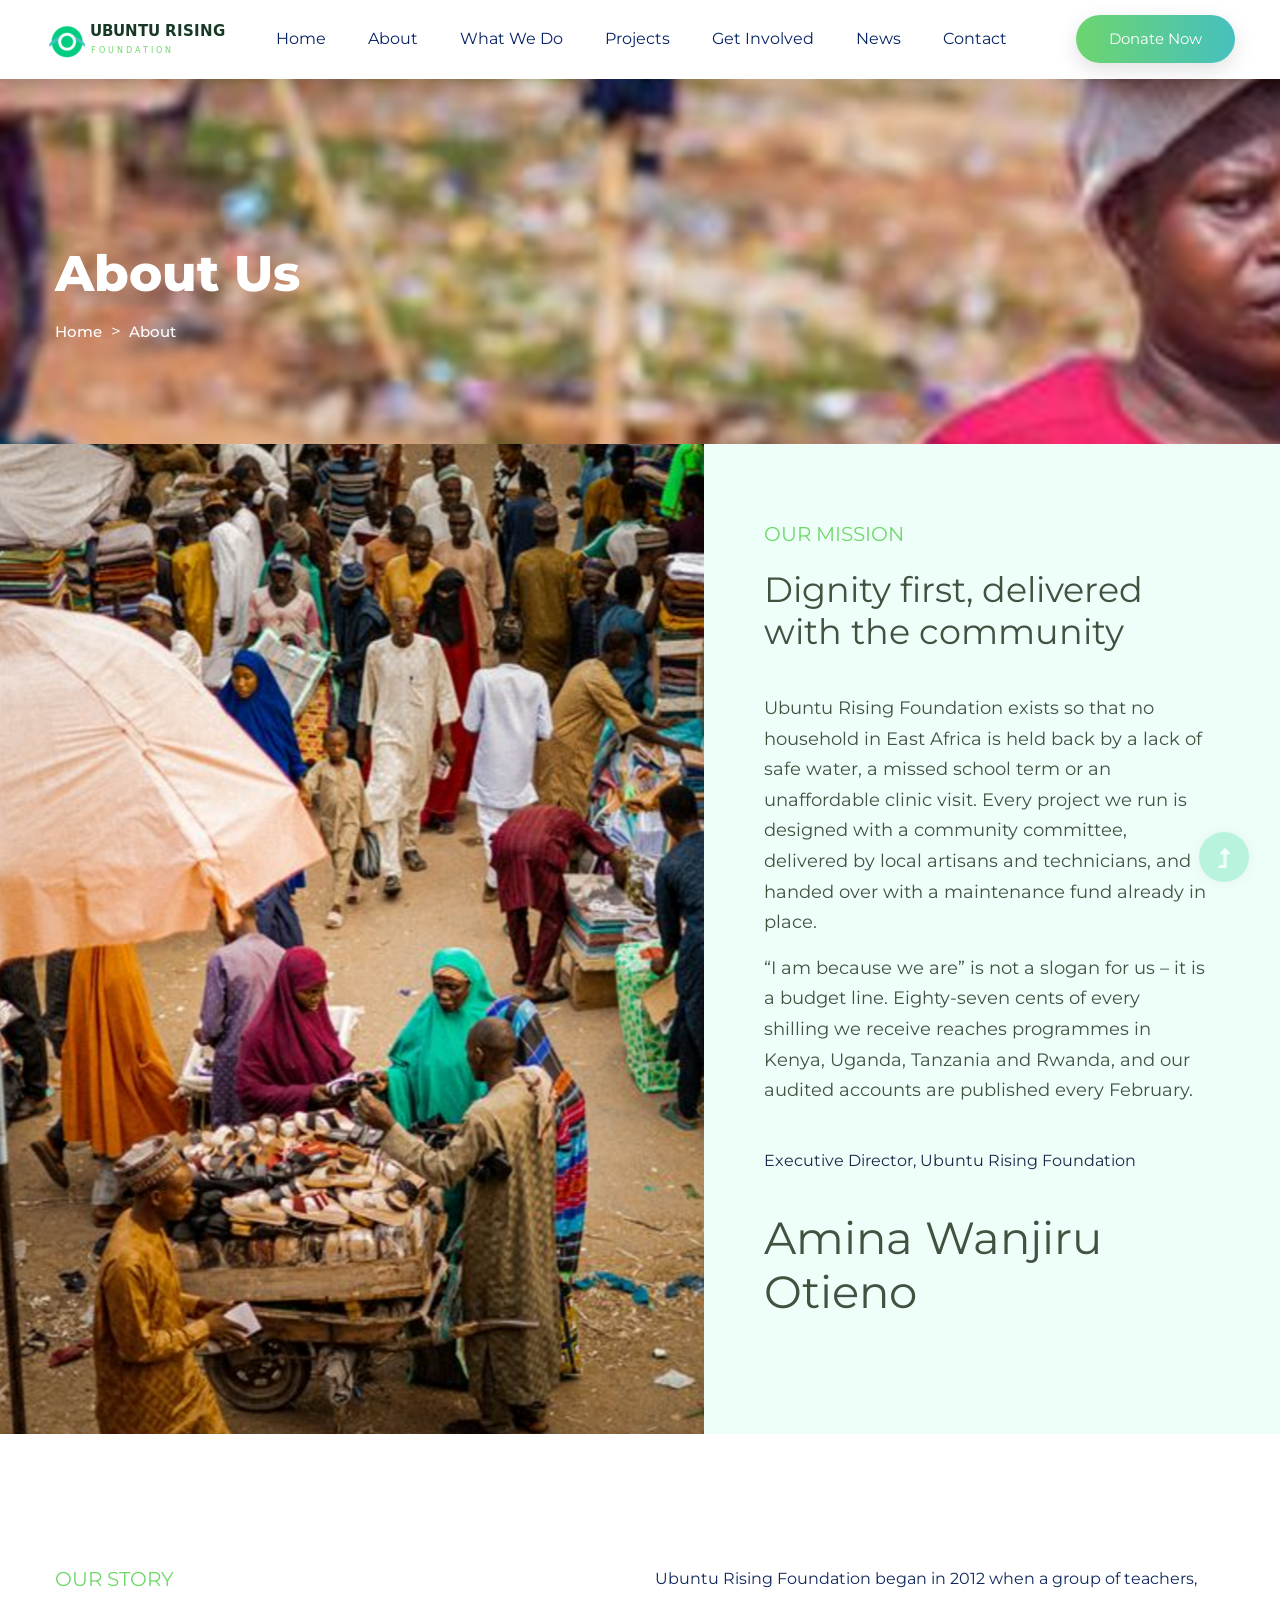
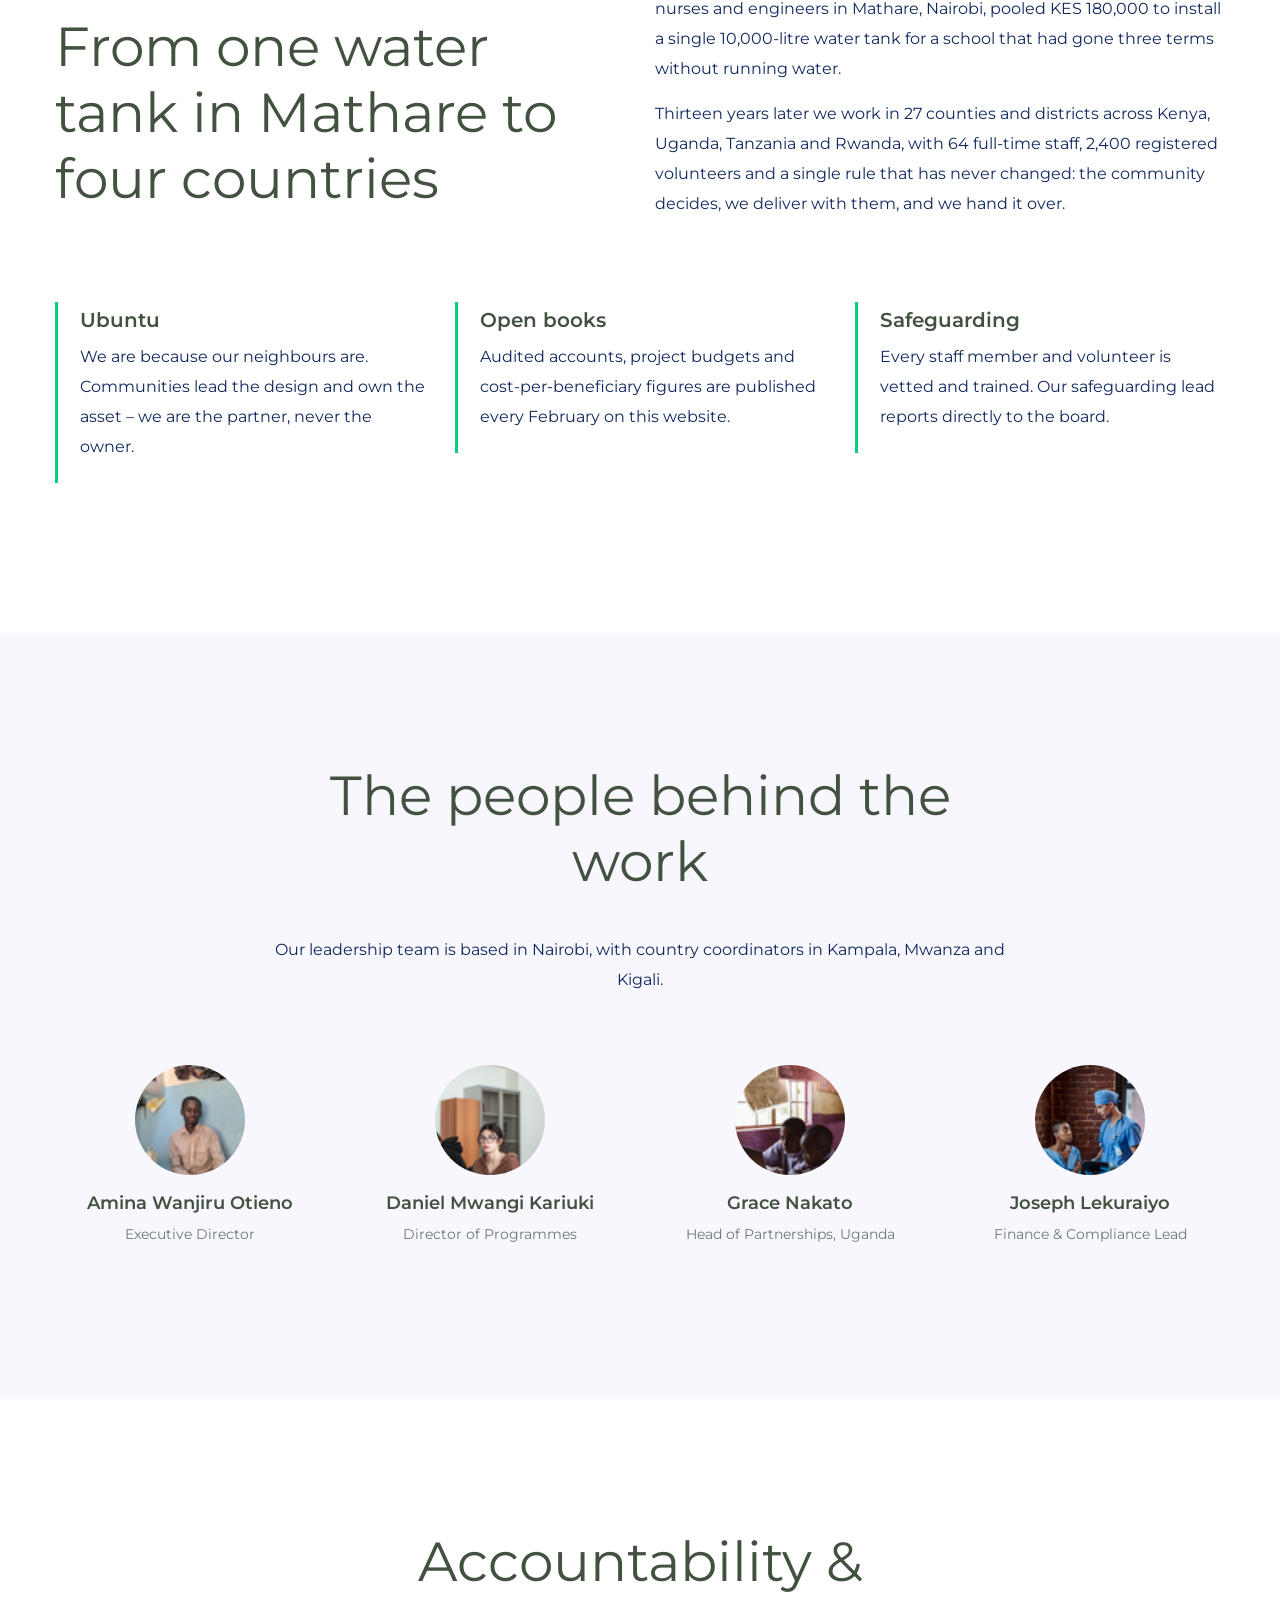
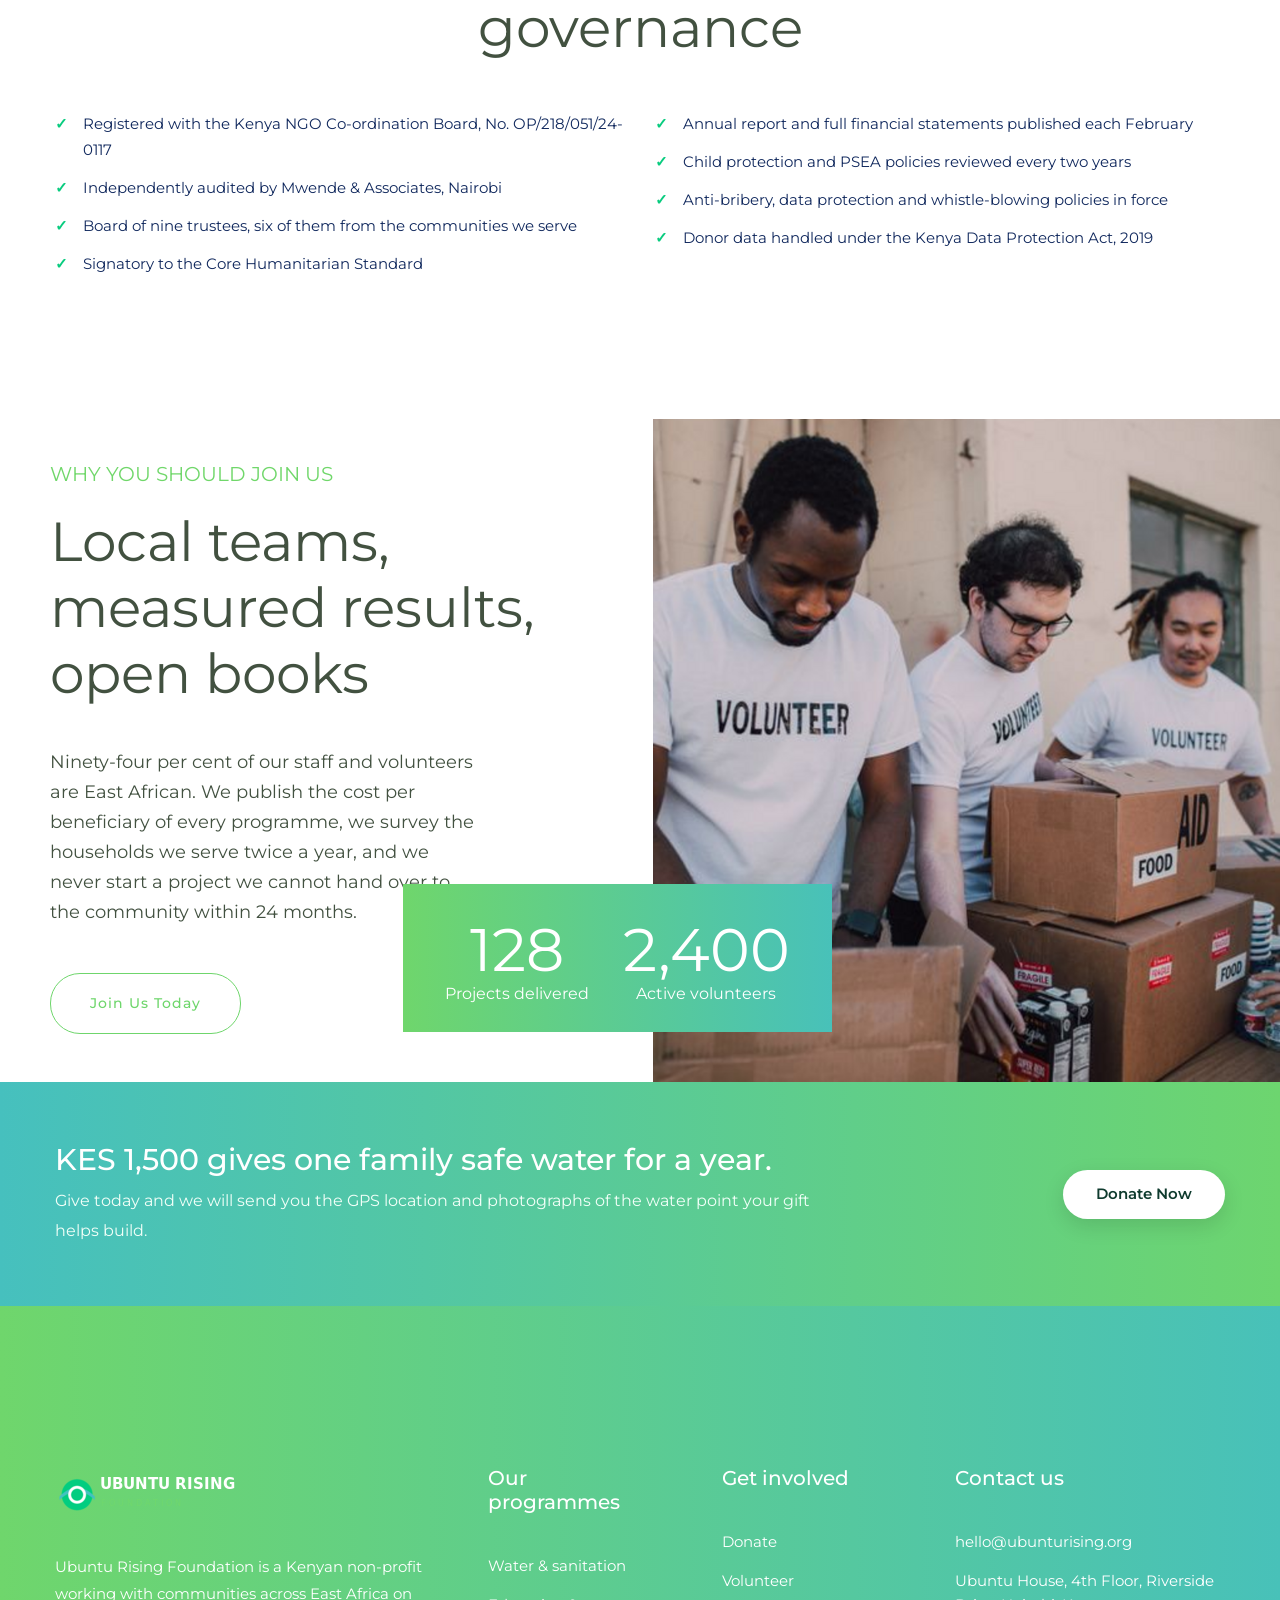
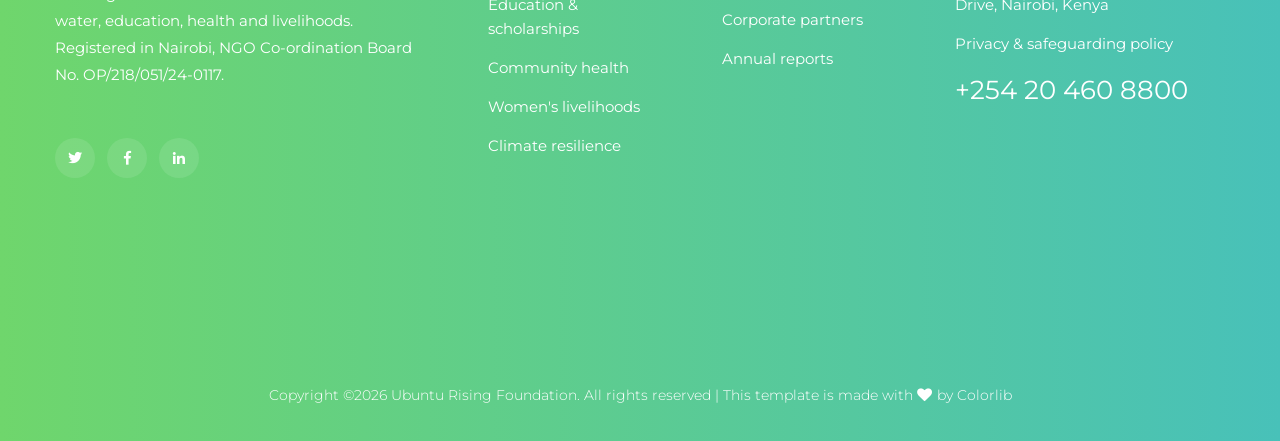
==== about.html @ 76d82152 "Build Ubuntu Rising Foundation website from Colorlib template with new content, imagery and conversi" ====
<!doctype html>
<html class="no-js" lang="en">
<head>
    <meta charset="utf-8">
    <meta http-equiv="x-ua-compatible" content="ie=edge">
    <title>About us | Ubuntu Rising Foundation</title>
    <meta name="description" content="Learn about Ubuntu Rising Foundation: our story from Mathare to four East African countries, our team, values and governance.">
    <meta name="viewport" content="width=device-width, initial-scale=1">
    <link rel="manifest" href="site.webmanifest">
    <link rel="shortcut icon" type="image/x-icon" href="assets/img/favicon.ico">

    <!-- CSS here -->
    <link rel="stylesheet" href="assets/css/bootstrap.min.css">
    <link rel="stylesheet" href="assets/css/owl.carousel.min.css">
    <link rel="stylesheet" href="assets/css/slicknav.css">
    <link rel="stylesheet" href="assets/css/flaticon.css">
    <link rel="stylesheet" href="assets/css/progressbar_barfiller.css">
    <link rel="stylesheet" href="assets/css/gijgo.css">
    <link rel="stylesheet" href="assets/css/animate.min.css">
    <link rel="stylesheet" href="assets/css/animated-headline.css">
    <link rel="stylesheet" href="assets/css/magnific-popup.css">
    <link rel="stylesheet" href="assets/css/fontawesome-all.min.css">
    <link rel="stylesheet" href="assets/css/themify-icons.css">
    <link rel="stylesheet" href="assets/css/slick.css">
    <link rel="stylesheet" href="assets/css/nice-select.css">
    <link rel="stylesheet" href="assets/css/style.css">
    <link rel="stylesheet" href="assets/css/ubuntu.css">
</head>

<body>
    <!-- Preloader Start -->
    <div id="preloader-active">
        <div class="preloader d-flex align-items-center justify-content-center">
            <div class="preloader-inner position-relative">
                <div class="preloader-circle"></div>
                <div class="preloader-img pere-text">
                    <img src="assets/img/logo/loder.png" alt="Ubuntu Rising Foundation">
                </div>
            </div>
        </div>
    </div>
    <!-- Preloader End -->
    <header>
        <!-- Header Start -->
        <div class="header-area">
            <div class="main-header ">
                <div class="header-bottom  header-sticky">
                    <div class="container-fluid">
                        <div class="row align-items-center">
                            <!-- Logo -->
                            <div class="col-xl-2 col-lg-2">
                                <div class="logo">
                                    <a href="index.html"><img src="assets/img/logo/logo.png" alt="Ubuntu Rising Foundation"></a>
                                </div>
                            </div>
                            <div class="col-xl-10 col-lg-10">
                                <div class="menu-wrapper  d-flex align-items-center justify-content-end">
                                    <!-- Main-menu -->
                                    <div class="main-menu d-none d-lg-block">
                                        <nav>
                                            <ul id="navigation">
                                                <li><a href="index.html">Home</a></li>
                                                <li><a href="about.html">About</a></li>
                                                <li><a href="what-do.html">What we Do</a></li>
                                                <li><a href="projects.html">Projects</a></li>
                                                <li><a href="volunteer.html">Get Involved</a>
                                                    <ul class="submenu">
                                                        <li><a href="volunteer.html">Volunteer</a></li>
                                                        <li><a href="partners.html">Corporate Partners</a></li>
                                                        <li><a href="donate.html">Donate</a></li>
                                                    </ul>
                                                </li>
                                                <li><a href="blog.html">News</a>
                                                    <ul class="submenu">
                                                        <li><a href="blog.html">Latest Stories</a></li>
                                                        <li><a href="blog_details.html">Story Details</a></li>
                                                        <li><a href="elements.html">Style Guide</a></li>
                                                    </ul>
                                                </li>
                                                <li><a href="contact.html">Contact</a></li>
                                            </ul>
                                        </nav>
                                    </div>
                                    <!-- Header-btn -->
                                    <div class="header-right-btn d-none d-lg-block ml-20">
                                        <a href="donate.html" class="btn header-btn">Donate Now</a>
                                    </div>
                                </div>
                            </div>
                            <!-- Mobile Menu -->
                            <div class="col-12">
                                <div class="mobile_menu d-block d-lg-none"></div>
                            </div>
                        </div>
                    </div>
                </div>
            </div>
        </div>
        <!-- Header End -->
    </header>
    <main>
        <!-- Hero Start -->
        <div class="slider-area2">
            <div class="slider-height2 d-flex align-items-center">
                <div class="container">
                    <div class="row">
                        <div class="col-xl-12">
                            <div class="hero-cap hero-cap2 pt-70">
                                <h2>About us</h2>
                                <nav aria-label="breadcrumb">
                                    <ol class="breadcrumb">
                                        <li class="breadcrumb-item"><a href="index.html">Home</a></li>
                                        <li class="breadcrumb-item"><a href="#">About</a></li>
                                    </ol>
                                </nav>
                            </div>
                        </div>
                    </div>
                </div>
            </div>
        </div>
        <!-- Hero End -->
        <!-- Mission Start -->
        <div class="visit-tailor-area fix">
            <div class="tailor-offers"></div>
            <div class="tailor-details">
                <span>Our Mission</span>
                <h2>Dignity first, delivered with the community</h2>
                <p>Ubuntu Rising Foundation exists so that no household in East Africa is held back by
                    a lack of safe water, a missed school term or an unaffordable clinic visit.
                    Every project we run is designed with a community committee, delivered by local
                    artisans and technicians, and handed over with a maintenance fund already in place.</p>
                <p class="pera-bottom">&ldquo;I am because we are&rdquo; is not a slogan for us &ndash; it is a budget line.
                    Eighty-seven cents of every shilling we receive reaches programmes in Kenya, Uganda,
                    Tanzania and Rwanda, and our audited accounts are published every February.</p>
                <div class="footer-tittles">
                    <p>Executive Director, Ubuntu Rising Foundation</p>
                    <h2>Amina Wanjiru Otieno</h2>
                </div>
            </div>
        </div>
        <!-- Mission End -->
        <!-- Story Start -->
        <section class="about-story section-padding30">
            <div class="container">
                <div class="row">
                    <div class="col-lg-6">
                        <div class="section-tittle mb-30">
                            <span>Our story</span>
                            <h2>From one water tank in Mathare to four countries</h2>
                        </div>
                    </div>
                    <div class="col-lg-6">
                        <p>Ubuntu Rising Foundation began in 2012 when a group of teachers, nurses and
                        engineers in Mathare, Nairobi, pooled KES 180,000 to install a single 10,000-litre
                        water tank for a school that had gone three terms without running water.</p>
                        <p>Thirteen years later we work in 27 counties and districts across Kenya, Uganda,
                        Tanzania and Rwanda, with 64 full-time staff, 2,400 registered volunteers and a
                        single rule that has never changed: the community decides, we deliver with them,
                        and we hand it over.</p>
                    </div>
                </div>
                <div class="row mt-50">
                    <div class="col-lg-4 col-md-6">
                        <div class="single-value mb-30">
                            <h4>Ubuntu</h4>
                            <p>We are because our neighbours are. Communities lead the design and own the
                            asset &ndash; we are the partner, never the owner.</p>
                        </div>
                    </div>
                    <div class="col-lg-4 col-md-6">
                        <div class="single-value mb-30">
                            <h4>Open books</h4>
                            <p>Audited accounts, project budgets and cost-per-beneficiary figures are
                            published every February on this website.</p>
                        </div>
                    </div>
                    <div class="col-lg-4 col-md-6">
                        <div class="single-value mb-30">
                            <h4>Safeguarding</h4>
                            <p>Every staff member and volunteer is vetted and trained. Our safeguarding
                            lead reports directly to the board.</p>
                        </div>
                    </div>
                </div>
            </div>
        </section>
        <!-- Story End -->
        <!-- Team Start -->
        <section class="team-area section-padding30 gray-bg">
            <div class="container">
                <div class="row justify-content-center">
                    <div class="col-xl-8">
                        <div class="section-tittle text-center mb-70">
                            <h2>The people behind the work</h2>
                            <p>Our leadership team is based in Nairobi, with country coordinators in
                            Kampala, Mwanza and Kigali.</p>
                        </div>
                    </div>
                </div>
                <div class="row">
                    <div class="col-lg-3 col-md-6"><div class="single-team text-center mb-30">
                        <img src="assets/img/blog/comment_1.png" alt="Amina Wanjiru Otieno">
                        <h4>Amina Wanjiru Otieno</h4><p>Executive Director</p></div></div>
                    <div class="col-lg-3 col-md-6"><div class="single-team text-center mb-30">
                        <img src="assets/img/blog/comment_2.png" alt="Daniel Mwangi Kariuki">
                        <h4>Daniel Mwangi Kariuki</h4><p>Director of Programmes</p></div></div>
                    <div class="col-lg-3 col-md-6"><div class="single-team text-center mb-30">
                        <img src="assets/img/blog/comment_3.png" alt="Grace Nakato">
                        <h4>Grace Nakato</h4><p>Head of Partnerships, Uganda</p></div></div>
                    <div class="col-lg-3 col-md-6"><div class="single-team text-center mb-30">
                        <img src="assets/img/blog/author.png" alt="Joseph Lekuraiyo">
                        <h4>Joseph Lekuraiyo</h4><p>Finance &amp; Compliance Lead</p></div></div>
                </div>
            </div>
        </section>
        <!-- Team End -->
        <!-- Governance Start -->
        <section class="section-padding30">
            <div class="container">
                <div class="row justify-content-center">
                    <div class="col-xl-8">
                        <div class="section-tittle text-center mb-50">
                            <h2>Accountability &amp; governance</h2>
                        </div>
                    </div>
                </div>
                <div class="row">
                    <div class="col-lg-6">
                        <ul class="tick-list">
                            <li>Registered with the Kenya NGO Co-ordination Board, No. OP/218/051/24-0117</li>
                            <li>Independently audited by Mwende &amp; Associates, Nairobi</li>
                            <li>Board of nine trustees, six of them from the communities we serve</li>
                            <li>Signatory to the Core Humanitarian Standard</li>
                        </ul>
                    </div>
                    <div class="col-lg-6">
                        <ul class="tick-list">
                            <li>Annual report and full financial statements published each February</li>
                            <li>Child protection and PSEA policies reviewed every two years</li>
                            <li>Anti-bribery, data protection and whistle-blowing policies in force</li>
                            <li>Donor data handled under the Kenya Data Protection Act, 2019</li>
                        </ul>
                    </div>
                </div>
            </div>
        </section>
        <!-- Governance End -->
        <!-- Why join us Start -->
        <section class="support-company-area fix pt-10">
            <div class="support-wrapper align-items-center">
                <div class="left-content">
                    <div class="section-tittle section-tittle2 mb-30">
                        <span>Why you should join us</span>
                        <h2>Local teams, measured results, open books</h2>
                    </div>
                    <div class="support-caption">
                        <p class="pera-top">Ninety-four per cent of our staff and volunteers are East African.
                            We publish the cost per beneficiary of every programme, we survey the
                            households we serve twice a year, and we never start a project we cannot
                            hand over to the community within 24 months.</p>
                        <a href="volunteer.html" class="border-btn">Join Us Today</a>
                    </div>
                </div>
                <div class="right-content">
                    <div class="right-img">
                        <img src="assets/img/gallery/safe_in.png" alt="Volunteers packing relief and hygiene kits">
                    </div>
                    <div class="support-img-cap text-center d-flex">
                        <div class="single-one">
                            <span>128</span>
                            <p>Projects delivered</p>
                        </div>
                        <div class="single-two">
                            <span>2,400</span>
                            <p>Active volunteers</p>
                        </div>
                    </div>
                </div>
            </div>
        </section>
        <!-- Why join us End -->
        <!-- Donate band Start -->
        <div class="donate-band">
            <div class="container">
                <div class="row align-items-center">
                    <div class="col-lg-8">
                        <h2>KES 1,500 gives one family safe water for a year.</h2>
                        <p>Give today and we will send you the GPS location and photographs of the water point your gift helps build.</p>
                    </div>
                    <div class="col-lg-4 text-lg-right">
                        <a href="donate.html" class="btn header-btn">Donate now</a>
                    </div>
                </div>
            </div>
        </div>
        <!-- Donate band End -->
    </main>
    <footer>
        <div class="footer-wrapper">
           <!-- Footer Start-->
           <div class="footer-area footer-padding">
               <div class="container ">
                   <div class="row justify-content-between">
                       <div class="col-xl-4 col-lg-3 col-md-8 col-sm-8">
                           <div class="single-footer-caption mb-50">
                               <div class="single-footer-caption mb-30">
                                   <!-- logo -->
                                   <div class="footer-logo mb-35">
                                       <a href="index.html"><img src="assets/img/logo/logo2_footer.png" alt="Ubuntu Rising Foundation"></a>
                                   </div>
                                   <div class="footer-tittle">
                                       <div class="footer-pera">
                                           <p>Ubuntu Rising Foundation is a Kenyan non-profit working with communities
                                           across East Africa on water, education, health and livelihoods. Registered
                                           in Nairobi, NGO Co-ordination Board No. OP/218/051/24-0117.</p>
                                       </div>
                                   </div>
                                   <!-- social -->
                                   <div class="footer-social">
                                       <a href="#" aria-label="Twitter"><i class="fab fa-twitter"></i></a>
                                       <a href="#" aria-label="Facebook"><i class="fab fa-facebook-f"></i></a>
                                       <a href="#" aria-label="LinkedIn"><i class="fab fa-linkedin-in"></i></a>
                                   </div>
                               </div>
                           </div>
                       </div>
                       <div class="col-xl-2 col-lg-3 col-md-4 col-sm-4">
                           <div class="single-footer-caption mb-50">
                               <div class="footer-tittle">
                                   <h4>Our programmes</h4>
                                   <ul>
                                       <li><a href="what-do.html">Water &amp; sanitation</a></li>
                                       <li><a href="what-do.html">Education &amp; scholarships</a></li>
                                       <li><a href="what-do.html">Community health</a></li>
                                       <li><a href="what-do.html">Women's livelihoods</a></li>
                                       <li><a href="what-do.html">Climate resilience</a></li>
                                   </ul>
                               </div>
                           </div>
                       </div>
                       <div class="col-xl-2 col-lg-2 col-md-4 col-sm-4">
                           <div class="single-footer-caption mb-50">
                               <div class="footer-tittle">
                                   <h4>Get involved</h4>
                                   <ul>
                                       <li><a href="donate.html">Donate</a></li>
                                       <li><a href="volunteer.html">Volunteer</a></li>
                                       <li><a href="partners.html">Corporate partners</a></li>
                                       <li><a href="about.html">Annual reports</a></li>
                                   </ul>
                               </div>
                           </div>
                       </div>
                       <div class="col-xl-3 col-lg-4 col-md-6 col-sm-4">
                           <div class="single-footer-caption mb-50">
                               <div class="footer-tittle">
                                   <h4>Contact us</h4>
                                   <ul>
                                       <li><a href="mailto:hello@ubunturising.org">hello@ubunturising.org</a></li>
                                       <li><a href="contact.html">Ubuntu House, 4th Floor, Riverside Drive, Nairobi, Kenya</a></li>
                                       <li><a href="contact.html">Privacy &amp; safeguarding policy</a></li>
                                       <li class="number"><a href="tel:+254204608800">+254 20 460 8800</a></li>
                                   </ul>
                               </div>
                           </div>
                       </div>
                   </div>
               </div>
           </div>
           <!-- footer-bottom area -->
           <div class="footer-bottom-area">
               <div class="container">
                   <div class="footer-border">
                       <div class="row d-flex align-items-center">
                           <div class="col-xl-12 ">
                               <div class="footer-copy-right text-center">
                                   <p><!-- Link back to Colorlib can't be removed. Template is licensed under CC BY 3.0. -->
                                      Copyright &copy;<script>document.write(new Date().getFullYear());</script> Ubuntu Rising Foundation. All rights reserved | This template is made with <i class="fa fa-heart" aria-hidden="true"></i> by <a href="https://colorlib.com" target="_blank">Colorlib</a>
                                      <!-- Link back to Colorlib can't be removed. Template is licensed under CC BY 3.0. --></p>
                                  </div>
                              </div>
                          </div>
                      </div>
                  </div>
              </div>
              <!-- Footer End-->
          </div>
      </footer>
      <!-- Scroll Up -->
      <div id="back-top" >
        <a title="Go to Top" href="#"> <i class="fas fa-level-up-alt"></i></a>
    </div>

    <!-- JS here -->
    <script src="./assets/js/vendor/modernizr-3.5.0.min.js"></script>
    <script src="./assets/js/vendor/jquery-1.12.4.min.js"></script>
    <script src="./assets/js/popper.min.js"></script>
    <script src="./assets/js/bootstrap.min.js"></script>
    <script src="./assets/js/jquery.slicknav.min.js"></script>
    <script src="./assets/js/owl.carousel.min.js"></script>
    <script src="./assets/js/slick.min.js"></script>
    <script src="./assets/js/wow.min.js"></script>
    <script src="./assets/js/animated.headline.js"></script>
    <script src="./assets/js/jquery.magnific-popup.js"></script>
    <script src="./assets/js/gijgo.min.js"></script>
    <script src="./assets/js/jquery.nice-select.min.js"></script>
    <script src="./assets/js/jquery.sticky.js"></script>
    <script src="./assets/js/jquery.barfiller.js"></script>
    <script src="./assets/js/jquery.counterup.min.js"></script>
    <script src="./assets/js/waypoints.min.js"></script>
    <script src="./assets/js/jquery.countdown.min.js"></script>
    <script src="./assets/js/hover-direction-snake.min.js"></script>
    <script src="./assets/js/contact.js"></script>
    <script src="./assets/js/jquery.form.js"></script>
    <script src="./assets/js/jquery.validate.min.js"></script>
    <script src="./assets/js/mail-script.js"></script>
    <script src="./assets/js/jquery.ajaxchimp.min.js"></script>
    <script src="./assets/js/plugins.js"></script>
    <script src="./assets/js/main.js"></script>
    <script src="./assets/js/ubuntu.js"></script>
</body>
</html>
---- assets/css/progressbar_barfiller.css ----
/* Custom Code skills */
.single-skill{
  display: flex;
}

.single-skill span {
	color: #79838b;
	font-size: 13px;
	font-weight: 300;
	letter-spacing: 0;
	margin-bottom: 14px;
	display: block;
}
.single-skill .bar-progress {
	width: 100%;
}
.single-skill .bar-title {
  width: 20%;
  margin-bottom: 19px;
}

.skills-content {
  padding-top: 200px;
  padding-left: 70px;
}

.skills-shape-bg {
  height: 651px;
  width: 868px;
  position: absolute;
  content: "";
  border: 2px solid #4d4d4d;
  left: 40%;
  top: 255px;
}

.skills-shape-bg::before {
  position: absolute;
  content: "";
  height: 465px;
  width: 300px;
  border: 2px solid #4d4d4d;
  left: -35%;
  top: 50%;
  transform: translateY(-50%);
  border-right: 0;
}



/* Default */
.barfiller {
	width: 100%;
	height: 10px;
	background: #f6f9fc;
  position: relative;
  border-radius: 5px;
}

.barfiller .fill {
  display: block;
  position: relative;
  width: 0px;
  height: 100%;
  background: #333;
  z-index: 1;
  border-radius: 5px;
}

.barfiller .tipWrap { display: none; }

.barfiller .tip {
  margin-top: -28px;
  padding: 2px 4px;
  font-size: 16px;
  color: #09cc7f;
  left: 0px;
  position: absolute;
  z-index: 2;
  background: transparent;
  font-weight: 800;
}

.barfiller .tip:after {
  border: solid;
  border-color: rgba(0,0,0,.8) transparent;
  border-width: 6px 6px 0 6px;
  content: "";
  display: block;
  position: absolute;
  left: 9px;
  top: 100%;
  z-index: 9;
  display: none;
  
}
---- assets/css/gijgo.css ----
.gj-button {
    background-color: #f5f5f5;
    border: 1px solid #ddd;
    color: #000;
    border-radius: 3px;
    padding: 6px 10px;
    cursor: pointer;
}

.gj-unselectable {
    -webkit-touch-callout: none;
    -webkit-user-select: none;
    -khtml-user-select: none;
    -moz-user-select: none;
    -ms-user-select: none;
    user-select: none;
}

.gj-row {
    display: -webkit-box;
    display: -ms-flexbox;
    display: flex;
    -ms-flex-wrap: wrap;
    flex-wrap: wrap;
}

.gj-margin-left-5 {
    margin-left: 5px;
}

.gj-margin-left-10 {
    margin-left: 10px;
}

.gj-width-full {
    width: 100%;
}

.gj-cursor-pointer {
    cursor: pointer;
}

.gj-text-align-center {
    text-align: center;
}

.gj-font-size-16 {
    font-size: 16px;
}

.gj-hidden {
    display: none;
}

/** Material Design */
.gj-button-md {
    background: 0 0;
    border: none;
    border-radius: 2px;
    color: rgba(0, 0, 0, 0.87);
    position: relative;
    height: 36px;
    margin: 0;
    min-width: 64px;
    padding: 0 16px;
    display: inline-block;
    font-family: "Roboto","Helvetica","Arial",sans-serif;
    font-size: 1rem;
    font-weight: 500;
    text-transform: uppercase;
    letter-spacing: 0;
    overflow: hidden;
    will-change: box-shadow;
    transition: box-shadow .2s cubic-bezier(.4,0,1,1),background-color .2s cubic-bezier(.4,0,.2,1),color .2s cubic-bezier(.4,0,.2,1);
    outline: none;
    cursor: pointer;
    text-decoration: none;
    text-align: center;
    line-height: 36px;
    vertical-align: middle;
    overflow: hidden;
    -webkit-user-select: none;
    -moz-user-select: none;
    -ms-user-select: none;
    user-select: none;
}

.gj-button-md:hover {
    background-color: rgba(158,158,158,.2);
}

.gj-button-md:disabled {
    color: rgba(0,0,0,.26);
    background: 0 0;
}

.gj-button-md .material-icons,
.gj-button-md .gj-icon {
    vertical-align: middle;
    /*font-size: 1.3rem;
    margin-right: 4px;*/
}

.gj-button-md.gj-button-md-icon {
    width: 24px;
    height: 31px;
    min-width: 24px;
    padding: 0px;
    display: table;
}

.gj-button-md.gj-button-md-icon .material-icons,
.gj-button-md.gj-button-md-icon .gj-icon {
    display: table-cell;
    margin-right: 0px;
    width: 24px;
    height: 24px;
}

.gj-button-md.active {
    background-color: rgba(158,158,158,.4);
}

.gj-button-md-group {
    position: relative;
    display: inline-block;
    vertical-align: middle;
}
.gj-textbox-md {
	/* border: none; */
	/* border-bottom: 1px solid rgba(0,0,0,.42); */
	display: block;
	font-family: "Helvetica","Arial",sans-serif;
	font-size: 16px;
	line-height: 16px;
	/* padding: 4px 0px; */
	margin: 0;
	/* width: 100%; */
	background: 0 0;
	/* text-align: ; */
	color: rgba(0,0,0,.87);
	padding-left: 44px;
	border: 1px solid #dca73a;
	/* padding: 15px 15px; */
	/* text-align: center; */
	width: 177px;
	height: 55px;
	border-radius: 5px;
}
.gj-textbox-md:focus,
.gj-textbox-md:active {
    /* border-bottom: 2px solid rgba(0,0,0,.42); */
    outline: none;
}

.gj-textbox-md::placeholder {
    color: #8e8e8e;
}

.gj-textbox-md:-ms-input-placeholder {
    color: #8e8e8e;
}

.gj-textbox-md::-ms-input-placeholder {
    color: #8e8e8e;
}

.gj-md-spacer-24 {
    min-width: 24px;
    width: 24px;
    display: inline-block;
}

.gj-md-spacer-32 {
    min-width: 32px;
    width: 32px;
    display: inline-block;
}

.gj-modal {
    position: fixed;
    top: 0;
    right: 0;
    bottom: 0;
    left: 0;
    z-index: 1203;
    display: none;
    overflow: hidden;
    -webkit-overflow-scrolling: touch;
    outline: 0;
    background-color: rgba(0, 0, 0, 0.54118);
    transition: 200ms ease opacity;
    will-change: opacity;
}

/* List */
ul.gj-list li [data-role="wrapper"] {
    display: table;
    width: 100%;
}

ul.gj-list li [data-role="checkbox"] {
    display: table-cell;
    vertical-align:middle;
    text-align:center;
}

ul.gj-list li [data-role="image"] {
    display: table-cell;
    vertical-align:middle;
    text-align:center;
}

ul.gj-list li [data-role="display"] {
    display: table-cell;
    vertical-align:middle;
    cursor: pointer;
}

ul.gj-list li [data-role="display"]:empty:before {
  content: "\200b"; /* unicode zero width space character */
}

/* List - Bootstrap */
ul.gj-list-bootstrap {
    padding-left: 0px;
    margin-bottom: 0px;
}

ul.gj-list-bootstrap li {
    padding: 0px;
}

ul.gj-list-bootstrap li [data-role="wrapper"] {
    padding: 0px 10px;
}

ul.gj-list-bootstrap li [data-role="checkbox"] {
    width: 24px;
    padding: 3px;
}

ul.gj-list-bootstrap li [data-role="image"] {
    width: 24px;
    height: 24px;
}

ul.gj-list-bootstrap li [data-role="display"] {
    padding: 8px 0px 8px 4px;
}

.list-group-item.active ul li, .list-group-item.active:focus ul li, .list-group-item.active:hover ul li {
    text-shadow: none;
    color:initial;
}

/* List - Material Design */
ul.gj-list-md {
    padding: 0px;
    list-style: none;
    list-style-type: none;
    line-height: 24px;
    letter-spacing: 0;
    color: #616161; /* Gray 700 */
}

ul.gj-list-md li {
    display: list-item;
    list-style-type: none;
    padding: 0px;
    min-height: unset;
    box-sizing: border-box;
    align-items: center;
    cursor: default;
    overflow: hidden;

    font-family: "Roboto","Helvetica","Arial",sans-serif;
    font-size: 16px;
    font-weight: 400;
    letter-spacing: .04em;
    line-height: 1;
    
    -webkit-flex-direction: row;
    -ms-flex-direction: row;
    flex-direction: row;
    -webkit-flex-wrap: nowrap;
    -ms-flex-wrap: nowrap;
    flex-wrap: nowrap;
}

ul.gj-list-md li [data-role="checkbox"] {
    height: 24px;
    width: 24px;
}

ul.gj-list-md li [data-role="image"] {
    height: 24px;
    width: 24px;
}

ul.gj-list-md li [data-role="display"] {
    padding: 8px 0px 8px 5px;
    order: 0;
    flex-grow: 2;
    text-decoration: none;
    box-sizing: border-box;
    align-items: center;
    text-align: left;
    color: rgba(0,0,0,.87);
}

ul.gj-list-md li.disabled>[data-role="wrapper"]>[data-role="display"] {
    color: #9E9E9E; /* Gray 500 */
}

.gj-list-md-active {
    background: #e0e0e0;
    color: #3f51b5;
}


/* Picker */
.gj-picker {
    position: absolute;
    z-index: 1203;
    background-color: #fff;
}

.gj-picker .selected {
    color: #fff;
}

/* Material Design */
.gj-picker-md {
    font-family: "Roboto","Helvetica","Arial",sans-serif;
    font-size: 16px;
    font-weight: 400;
    letter-spacing: .04em;
    line-height: 1;
    color: rgba(0,0,0,.87);
    border: 1px solid #E0E0E0;
}

.gj-modal .gj-picker-md {
    border: 0px;
}

.gj-picker-md [role="header"] {
    color: rgba(255, 255, 255, 0.54);
    display: flex;
    background: #2196f3;
    align-items: baseline;
    user-select: none;
    justify-content: center;
}

.gj-picker-md [role="footer"] {
    float: right;
    padding: 10px;
}

.gj-picker-md [role="footer"] button.gj-button-md {
    color: #2196f3;
    font-weight: bold;
    font-size: 13px;
}

/* Bootstrap */
.gj-picker-bootstrap {
    border-radius: 4px;
    border: 1px solid #E0E0E0;
}

.gj-picker-bootstrap .selected {
    color: #888;
}

.gj-picker-bootstrap [role="header"] {
    background: #eee;
    color: #AAA;
}
@font-face {
    font-family: 'gijgo-material';
    src: url('../fonts/gijgo-material.eot?235541');
    src: url('../fonts/gijgo-material.eot?235541#iefix') format('embedded-opentype'), url('../fonts/gijgo-material.ttf?235541') format('truetype'), url('../fonts/gijgo-material.woff?235541') format('woff'), url('../fonts/gijgo-material.svg?235541#gijgo-material') format('svg');
    font-weight: normal;
    font-style: normal;
}

.gj-icon {
    /* use !important to prevent issues with browser extensions that change fonts */
    font-family: 'gijgo-material' !important;
    font-size: 24px;
    speak: none;
    font-style: normal;
    font-weight: normal;
    font-variant: normal;
    text-transform: none;
    line-height: 1;
    /* Enable Ligatures ================ */
    letter-spacing: 0;
    -webkit-font-feature-settings: "liga";
    -moz-font-feature-settings: "liga=1";
    -moz-font-feature-settings: "liga";
    -ms-font-feature-settings: "liga" 1;
    font-feature-settings: "liga";
    -webkit-font-variant-ligatures: discretionary-ligatures;
    font-variant-ligatures: discretionary-ligatures;
    /* Better Font Rendering =========== */
    -webkit-font-smoothing: antialiased;
    -moz-osx-font-smoothing: grayscale;
}

.gj-icon.undo:before {
    content: "\e900";
}

.gj-icon.vertical-align-top:before {
    content: "\e901";
}

.gj-icon.vertical-align-center:before {
    content: "\e902";
}

.gj-icon.vertical-align-bottom:before {
    content: "\e903";
}

.gj-icon.arrow-dropup:before {
    content: "\e904";
}

.gj-icon.clock:before {
    content: "\e905";
}

.gj-icon.refresh:before {
    content: "\e906";
}

.gj-icon.last-page:before {
    content: "\e907";
}

.gj-icon.first-page:before {
    content: "\e908";
}

.gj-icon.cancel:before {
    content: "\e909";
}

.gj-icon.clear:before {
    content: "\e90a";
}

.gj-icon.check-circle:before {
    content: "\e90b";
}

.gj-icon.delete:before {
    content: "\e90c";
}

.gj-icon.arrow-upward:before {
    content: "\e90d";
}

.gj-icon.arrow-forward:before {
    content: "\e90e";
}

.gj-icon.arrow-downward:before {
    content: "\e90f";
}

.gj-icon.arrow-back:before {
    content: "\e910";
}

.gj-icon.list-numbered:before {
    content: "\e911";
}

.gj-icon.list-bulleted:before {
    content: "\e912";
}

.gj-icon.indent-increase:before {
    content: "\e913";
}

.gj-icon.indent-decrease:before {
    content: "\e914";
}

.gj-icon.redo:before {
    content: "\e915";
}

.gj-icon.align-right:before {
    content: "\e916";
}

.gj-icon.align-left:before {
    content: "\e917";
}

.gj-icon.align-justify:before {
    content: "\e918";
}

.gj-icon.align-center:before {
    content: "\e919";
}

.gj-icon.strikethrough:before {
    content: "\e91a";
}

.gj-icon.italic:before {
    content: "\e91b";
}

.gj-icon.underlined:before {
    content: "\e91c";
}

.gj-icon.bold:before {
    content: "\e91d";
}

.gj-icon.arrow-dropdown:before {
    content: "\e91e";
}

.gj-icon.done:before {
    content: "\e91f";
}

.gj-icon.pencil:before {
    content: "\e920";
}

.gj-icon.minus:before {
    content: "\e921";
}

.gj-icon.plus:before {
    content: "\e922";
}

.gj-icon.chevron-up:before {
    content: "\e923";
}

.gj-icon.chevron-right:before {
    content: "\e924";
}

.gj-icon.chevron-down:before {
    content: "\e925";
}

.gj-icon.chevron-left:before {
    content: "\e926";
}

.gj-icon.event:before {
    content: "\e927";
}
.gj-draggable {
    cursor: move;
}
.gj-resizable-handle {
    position: absolute;
    font-size: 0.1px;
    display: block;
    -ms-touch-action: none;
    touch-action: none;
    z-index: 1203;
}

.gj-resizable-n {
    cursor: n-resize;
    height: 7px;
    width: 100%;
    top: -5px;
    left: 0;
}
.gj-resizable-e {
    cursor: e-resize;
    width: 7px;
    right: -5px;
    top: 0;
    height: 100%;
}
.gj-resizable-s {
    cursor: s-resize;
    height: 7px;
    width: 100%;
    bottom: -5px;
    left: 0;
}
.gj-resizable-w {
	cursor: w-resize;
	width: 7px;
	left: -5px;
	top: 0;
	height: 100%;
}
.gj-resizable-se {
	cursor: se-resize;
	width: 12px;
	height: 12px;
	right: 1px;
	bottom: 1px;
}
.gj-resizable-sw {
	cursor: sw-resize;
	width: 9px;
	height: 9px;
	left: -5px;
	bottom: -5px;
}
.gj-resizable-nw {
	cursor: nw-resize;
	width: 9px;
	height: 9px;
	left: -5px;
	top: -5px;
}
.gj-resizable-ne {
	cursor: ne-resize;
	width: 9px;
	height: 9px;
	right: -5px;
	top: -5px;
}

.gj-dialog-footer {
    position: absolute;
    bottom: 0px;
    width: 100%;
    margin-top: 0px;
}

.gj-dialog-scrollable [data-role="body"] {
    overflow-x: hidden;
    overflow-y: scroll;
}

/** Bootstrap 3 **/
.gj-dialog-bootstrap {
    overflow: hidden;
    z-index: 1202;
}

.gj-dialog-bootstrap [data-role="title"] {
    display: inline;
}
.gj-dialog-bootstrap [data-role="close"] {
    line-height: 1.42857143;
}

/** Bootstrap 4 **/
.gj-dialog-bootstrap4 {
    overflow: hidden;
    z-index: 1202;
}

.gj-dialog-bootstrap4 [data-role="title"] {
    display: inline;
}
.gj-dialog-bootstrap4 [data-role="close"] {
    line-height: 1.5;
}

/** Material Design **/
.gj-dialog-md {
    background-color: #FFF;
    overflow: hidden;
    border: none;
    box-shadow: 0 11px 15px -7px rgba(0,0,0,.2), 0 24px 38px 3px rgba(0,0,0,.14), 0 9px 46px 8px rgba(0,0,0,.12);
    box-sizing: border-box;
    position: relative;
    display: -webkit-box;
    display: -webkit-flex;
    display: -ms-flexbox;
    display: flex;
    -webkit-box-orient: vertical;
    -webkit-box-direction: normal;
    -webkit-flex-direction: column;
    -ms-flex-direction: column;
    flex-direction: column;
    -webkit-background-clip: padding-box;
    background-clip: padding-box;
    outline: 0;
    z-index: 1202;
}

.gj-dialog-md-header {
    padding: 24px 24px 0px 24px;
    font-family: "Roboto","Helvetica","Arial",sans-serif;
}

.gj-dialog-md-title {
    margin: 0;
    font-weight: 400;
    display: inline;
    line-height: 28px;
    font-size: 20px;
}

.gj-dialog-md-close {
    -webkit-appearance: none;
    padding: 0;
    cursor: pointer;
    background: 0 0;
    border: 0;
    float: right;
    line-height: 28px;
    font-size: 28px;
}

.gj-dialog-md-body {
    padding: 20px 24px 24px 24px;
    color: rgba(0,0,0,.54);
    font-family: "Helvetica","Arial",sans-serif;
    font-size: 14px;
    font-weight: 400;
    line-height: 20px;
}

.gj-dialog-md-footer {
    padding: 8px 8px 8px 24px;
    display: -webkit-flex;
    display: -ms-flexbox;
    display: flex;
    -webkit-flex-direction: row-reverse;
    -ms-flex-direction: row-reverse;
    flex-direction: row-reverse;
    -webkit-flex-wrap: wrap;
    -ms-flex-wrap: wrap;
    flex-wrap: wrap;

    box-sizing: border-box;
}

.gj-dialog-md-footer>*:first-child {
    margin-right: 0;
}

.gj-dialog-md-footer>* {
    margin-right: 8px;
    height: 36px;
}
DIV.gj-grid-wrapper {
    margin: auto;
    position: relative;
    clear:both;
    z-index: 1;
}

TABLE.gj-grid {
    margin: auto;    
    border-collapse: collapse;
    width: 100%;
    table-layout: fixed;
}

TABLE.gj-grid THEAD TH [data-role="selectAll"] {
    margin: auto;
}

TABLE.gj-grid THEAD TH [data-role="title"] {
    display: inline-block;
}

TABLE.gj-grid THEAD TH [data-role="sorticon"] {
    display: inline-block;
}

TABLE.gj-grid THEAD TH {
    overflow: hidden;
    text-overflow: ellipsis;
}

TABLE.gj-grid.autogrow-header-row THEAD TH {
    overflow: auto;
    text-overflow: initial;
    white-space: pre-wrap;
    -ms-word-break: break-word;
    word-break: break-word;
}

TABLE.gj-grid > tbody > tr > td {
    overflow: hidden;
    position: relative;
}

table.gj-grid tbody div[data-role="display"] {
    vertical-align: middle;
    text-indent: 0;
    white-space: pre-wrap;
    -ms-word-break: break-word;
    word-break: break-word;
}

table.gj-grid.fixed-body-rows tbody div[data-role="display"] {
    overflow: hidden;
    text-overflow: ellipsis;
    white-space: nowrap;
    -ms-word-break: initial;
    word-break: initial;
}

table.gj-grid tfoot DIV[data-role="display"] {
    vertical-align: middle;
    text-indent: 0;
    display: flex;
}

TABLE.gj-grid .fa {
    padding: 2px;
}

TABLE.gj-grid > tbody > tr > td > div {
    padding: 2px;
    overflow: hidden;
}

DIV.gj-grid-wrapper DIV.gj-grid-loading-cover
{
    background: #BBBBBB;
    opacity: 0.5;
    position: absolute;
    vertical-align: middle;
}

DIV.gj-grid-wrapper DIV.gj-grid-loading-text
{
    position: absolute;
    font-weight: bold;
}

/* Bootstrap Theme */
table.gj-grid-bootstrap thead th {
    background-color: #f5f5f5;
    vertical-align:middle;
}

table.gj-grid-bootstrap thead th [data-role="sorticon"] {
    margin-left: 5px;
}

table.gj-grid-bootstrap thead th [data-role="sorticon"] i.gj-icon,
table.gj-grid-bootstrap thead th [data-role="sorticon"] i.material-icons {
    position: absolute;
    font-size: 20px;
    top: 15px;
}

table.gj-grid-bootstrap tbody tr td div[data-role="display"] {
    padding: 0px;
}

.gj-grid-bootstrap-4 .gj-checkbox-bootstrap {
    display: inline-block;
    padding-top: 2px;
}

.gj-grid-bootstrap-4 tbody tr.active {
    background-color: rgba(0,0,0,.075);
}

/* Material Design Theme */
.gj-grid-md {
    position: relative;
    border: 1px solid #e0e0e0;
    border-collapse: collapse;
    white-space: nowrap;
    font-size: 13px;
    font-family: "Roboto","Helvetica","Arial",sans-serif;
    background-color: #fff;
}

.gj-grid-md td:first-of-type, .gj-grid-md th:first-of-type {
    padding-left: 24px;
}

.gj-grid-md th {
    position: relative;
    vertical-align: bottom;
    font-weight: 700;
    line-height: 31px;
    letter-spacing: 0;
    height: 56px;
    font-size: 12px;
    color: rgba(0,0,0,.54);
    padding-bottom: 8px;
    box-sizing: border-box;
    padding: 12px 18px;
    text-align: right;
}

.gj-grid-md td {
    position: relative;
    height: 48px;
    border-top: 1px solid #e0e0e0;
    border-bottom: 1px solid #e0e0e0;
    padding: 12px 18px;
    box-sizing: border-box;
    text-align: left;
    color: rgba(0,0,0,.87);
}

.gj-grid-md tbody tr {
    position: relative;
    height: 48px;
    transition-duration: .28s;
    transition-timing-function: cubic-bezier(.4,0,.2,1);
    transition-property: background-color;
}

.gj-grid-md tbody tr:hover {
    background-color: #EEEEEE; /* Gray 200 */
}

.gj-grid-md tbody tr.gj-grid-md-select {
    background-color: #F5F5F5; /* Grey 100 */
}


table.gj-grid-md thead th [data-role="sorticon"] {
    margin-left: 5px;
}

table.gj-grid-md thead th [data-role="sorticon"] i.gj-icon,
table.gj-grid-md thead th [data-role="sorticon"] i.material-icons {
    position: absolute;
    font-size: 16px;
    top: 19px;
}

table.gj-grid-md thead th.gj-grid-select-all {
    padding-bottom: 3px;
}
/* Hide all prioritized columns by default */
@media only all {
	th.display-1120,
	td.display-1120,
	th.display-960,
	td.display-960,
	th.display-800,
	td.display-800,
	th.display-640,
	td.display-640,
	th.display-480,
	td.display-480,
	th.display-320,
	td.display-320 {
		display: none;
	}
}

/* Show at 320px (20em x 16px) */
@media screen and (min-width: 20em) {
	TABLE.gj-grid-bootstrap th.display-320,
	TABLE.gj-grid-bootstrap td.display-320 {
		display: table-cell;
	}
}
/* Show at 480px (30em x 16px) */
@media screen and (min-width: 30em) {
	TABLE.gj-grid-bootstrap th.display-480,
	TABLE.gj-grid-bootstrap td.display-480 {
		display: table-cell;
	}
}
/* Show at 640px (40em x 16px) */
@media screen and (min-width: 40em) {
	TABLE.gj-grid-bootstrap th.display-640,
	TABLE.gj-grid-bootstrap td.display-640 {
		display: table-cell;
	}
}
/* Show at 800px (50em x 16px) */
@media screen and (min-width: 50em) {
	TABLE.gj-grid-bootstrap th.display-800,
	TABLE.gj-grid-bootstrap td.display-800 {
		display: table-cell;
	}
}
/* Show at 960px (60em x 16px) */
@media screen and (min-width: 60em) {
	TABLE.gj-grid-bootstrap th.display-960,
	TABLE.gj-grid-bootstrap td.display-960 {
		display: table-cell;
	}
}
/* Show at 1,120px (70em x 16px) */
@media screen and (min-width: 70em) {
	TABLE.gj-grid-bootstrap th.display-1120,
	TABLE.gj-grid-bootstrap td.display-1120 {
		display: table-cell;
	}
}

/* Material Design Theme */
.gj-grid-md tfoot tr th {
    padding-right: 14px;
}

.gj-grid-md tfoot tr[data-role="pager"] .gj-grid-mdl-pager-label {
    padding-left: 5px;
    padding-right: 5px;
}

.gj-grid-md tfoot tr[data-role="pager"] .gj-dropdown-md {
    margin-left: 12px;
}

.gj-grid-md tfoot tr[data-role="pager"] .gj-dropdown-md [role="presenter"] {
    font-size: 12px;
    font-weight: bold;
    color: rgba(0,0,0,.54);
}

.gj-grid-md tfoot tr[data-role="pager"] .gj-dropdown-md [role="presenter"] [role="display"] {
    text-align: right;
}

.gj-grid-md tfoot tr[data-role="pager"] .gj-grid-md-limit-select {
    margin-left: 10px;
    font-size: 12px;
    font-weight: bold;
    color: rgba(0,0,0,.54);
}

/* Bootstrap */
.gj-grid-bootstrap tfoot tr[data-role="pager"] th {
    line-height: 30px;
    background-color: #f5f5f5;
}

.gj-grid-bootstrap tfoot tr[data-role="pager"] th > div > div {
    margin-right: 5px;
}

.gj-grid-bootstrap tfoot tr[data-role="pager"] th > div > button {
    margin-right: 5px;
}

.gj-grid-bootstrap-4 tfoot tr[data-role="pager"] th > div button {
    height: 34px;
}

.gj-grid-bootstrap-4 tfoot tr[data-role="pager"] th div .gj-dropdown-bootstrap-4 .gj-dropdown-expander-mi .gj-icon {
    top: 5px;
}

.gj-grid-bootstrap-3 tfoot tr[data-role="pager"] th > div > input {
    margin-right: 5px;
    width: 40px;
    text-align: right;
    display: inline-block;
    font-weight: bold;
}

.gj-grid-bootstrap-4 tfoot tr[data-role="pager"] th > div > div.input-group {
    width: 40px;
}

.gj-grid-bootstrap-4 tfoot tr[data-role="pager"] th > div > div.input-group input {
    text-align: right;
    font-weight: bold;
    height: 34px;
    padding-top: 2px;
    padding-bottom: 6px;
}

.gj-grid-bootstrap tfoot tr[data-role="pager"] th > div > select {
    display: inline-block;
    margin-right: 5px;
    width: 60px;
}

.gj-grid-bootstrap tfoot tr[data-role="pager"] th .gj-dropdown-bootstrap .gj-list-bootstrap [data-role="display"] {
    line-height: 14px;
}

.gj-grid-bootstrap tfoot tr[data-role="pager"] th .gj-dropdown-bootstrap [role="presenter"] [role="display"] {
    font-weight: bold;
}

.gj-grid-bootstrap tfoot tr[data-role="pager"] th .gj-dropdown-bootstrap-3 [role="presenter"] {
    padding: 2px 8px;
}

.gj-grid-bootstrap tfoot tr[data-role="pager"] th .gj-dropdown-bootstrap-4 [role="presenter"] {
    padding: 1px 8px;
}
.gj-grid thead tr th div.gj-grid-column-resizer-wrapper {
    position: relative;
    width: 100%;
    height: 0px; 
    top: 0px; 
    left: 0px; 
    padding: 0px;
}

span.gj-grid-column-resizer {
    position: absolute;
    right: 0px;
    width: 10px;
    top: -100px;
    height: 300px;
    z-index: 1203;
    cursor: e-resize;
}

.gj-grid-resize-cursor {
    cursor: e-resize;
}
.gj-grid-md tbody tr.gj-grid-top-border td {
  border-top: 2px solid #777;
}
.gj-grid-md tbody tr.gj-grid-bottom-border td {
  border-bottom: 2px solid #777;
}

.gj-grid-bootstrap tbody tr.gj-grid-top-border td {
  border-top: 2px solid #777;
}
.gj-grid-bootstrap tbody tr.gj-grid-bottom-border td {
  border-bottom: 2px solid #777;
}
.gj-grid-md thead tr th.gj-grid-left-border,
.gj-grid-md tbody tr td.gj-grid-left-border
{
    border-left: 3px solid #777;
}
.gj-grid-md thead tr th.gj-grid-right-border,
.gj-grid-md tbody tr td.gj-grid-right-border
{
    border-right: 3px solid #777;
}

.gj-grid-bootstrap thead tr th.gj-grid-left-border,
.gj-grid-bootstrap tbody tr td.gj-grid-left-border
{
    border-left: 5px solid #ddd;
}
.gj-grid-bootstrap thead tr th.gj-grid-right-border,
.gj-grid-bootstrap tbody tr td.gj-grid-right-border
{
    border-right: 5px solid #ddd;
}
.gj-dirty {
    position: absolute;
    top: 0px;
    left: 0px;
    border-style: solid;
    border-width: 3px;
    border-color: #f00 transparent transparent #f00;
    padding: 0;
    overflow: hidden;
    vertical-align: top;
}

/* Material Design */
.gj-grid-md tbody tr td.gj-grid-management-column {
    padding: 3px;
}

.gj-grid-md tbody tr td[data-mode="edit"] {
    padding: 0px 18px;
}

.gj-grid-md tbody .gj-dropdown-md [role="presenter"] [role="display"] {
    padding: 0px;
}

/* Bootstrap */
.gj-grid-bootstrap tbody tr td[data-mode="edit"] {
    padding: 0px;
}

.gj-grid-bootstrap tbody tr td[data-mode="edit"] [data-role="edit"] {
    padding: 0px;
}

/* Bootstrap 3 */
.gj-grid-bootstrap-3 tbody tr td.gj-grid-management-column {
    padding: 3px;
}

.gj-grid-bootstrap-3 tbody tr td[data-mode="edit"] {
    height: 38px;
}

.gj-grid-bootstrap-3 tbody tr td[data-mode="edit"] [data-role="edit"] input[type="text"] {
    height: 37px;
    padding: 8px;
}

.gj-grid-bootstrap-3 tbody tr td[data-mode="edit"] .gj-dropdown-bootstrap [role="presenter"] {
    border: 0px;
    border-radius: 0px;
    height: 37px;
    padding-left: 8px;
}

.gj-grid-bootstrap-3 tbody tr td[data-mode="edit"] .gj-datepicker-bootstrap {
    height: 37px;
}

.gj-grid-bootstrap-3 tbody tr td[data-mode="edit"] .gj-datepicker-bootstrap [role="input"] {
    height: 37px;
    border:0px;
    border-radius: 0px;
}

.gj-grid-bootstrap-3 tbody tr td[data-mode="edit"] .gj-datepicker-bootstrap [role="right-icon"] {
    border:0px;
    border-radius: 0px;
}

.gj-grid-bootstrap-3 tbody tr td[data-mode="edit"] .gj-checkbox-bootstrap {
    display: inline-block;
    padding-top: 10px;
    height: 32px;
}

/* Bootstrap 4 */
.gj-grid-bootstrap-4 tbody tr td.gj-grid-management-column {
    padding: 6px;
}

.gj-grid-bootstrap-4 tbody tr td[data-mode="edit"] [data-role="edit"] input[type="text"] {
    height: 48px;
    padding-left: 12px;
}

.gj-grid-bootstrap-4 tbody tr td[data-mode="edit"] .gj-dropdown-bootstrap [role="presenter"] {
    border: 0px;
    border-radius: 0px;
    height: 48px;
    padding-left: 12px;
    font-family: -apple-system,system-ui,BlinkMacSystemFont,"Segoe UI",Roboto,"Helvetica Neue",Arial,sans-serif;
}

.gj-grid-bootstrap-4 tbody tr td[data-mode="edit"] .gj-dropdown-bootstrap-4 [role="expander"].gj-dropdown-expander-mi .gj-icon,
.gj-grid-bootstrap-4 tbody tr td[data-mode="edit"] .gj-dropdown-bootstrap-4 [role="expander"].gj-dropdown-expander-mi .material-icons {
    top: 13px;
}

.gj-grid-bootstrap-4 tbody tr td[data-mode="edit"] .gj-datepicker-bootstrap {
    height: 48px;
}

.gj-grid-bootstrap-4 tbody tr td[data-mode="edit"] .gj-datepicker-bootstrap [role="input"] {
    height: 48px;
    border:0px;
    border-radius: 0px;
}

.gj-grid-bootstrap-4 tbody tr td[data-mode="edit"] .gj-datepicker-bootstrap [role="right-icon"] {
    background-color: #fff;
}

.gj-grid-bootstrap-4 tbody tr td[data-mode="edit"] .gj-datepicker-bootstrap [role="right-icon"] button {
    border: 0px;
    border-radius: 0px;
    width: 43px;
    position: relative;
}

.gj-grid-bootstrap-4 tbody tr td[data-mode="edit"] .gj-datepicker-bootstrap [role="right-icon"] .gj-icon,
.gj-grid-bootstrap-4 tbody tr td[data-mode="edit"] .gj-datepicker-bootstrap [role="right-icon"] .material-icons {
    top: 13px;
    left: 10px;
    font-size: 24px;
}

.gj-grid-bootstrap-4 tbody tr td[data-mode="edit"] .gj-checkbox-bootstrap {
    display: inline-block;
    padding-top: 15px;
    height: 42px;
}
.gj-grid-md thead tr[data-role="filter"] th {
    border-top: 1px solid #e0e0e0;
}

div.gj-grid-wrapper div.gj-grid-bootstrap-toolbar {
    background-color: #f5f5f5;
    padding: 8px;
    font-weight: bold;
    border: 1px solid #ddd;
}

div.gj-grid-wrapper div.gj-grid-bootstrap-4-toolbar {
    background-color: #f5f5f5;
    padding: 12px;
    font-weight: bold;
    border: 1px solid #ddd;
}

div.gj-grid-wrapper div.gj-grid-md-toolbar {
    font-weight: bold;
    font-size: 24px;
    font-family: "Helvetica","Arial",sans-serif;
    background-color: rgb(255, 255, 255);
    
    border-top: 1px solid #e0e0e0;
    border-left: 1px solid #e0e0e0;
    border-right: 1px solid #e0e0e0;
    border-bottom: 0px;
    border-collapse: collapse;

    padding: 0 18px 0px 18px;
    line-height: 56px;
}
table.gj-grid-scrollable tbody {
    overflow-y: auto;
    overflow-x: hidden;
    display: block;
}

/* Material Design */
table.gj-grid-md.gj-grid-scrollable {
    border-bottom: 0px;
}

table.gj-grid-md.gj-grid-scrollable tbody {
    border-right: 1px solid #e0e0e0;
    border-bottom: 1px solid #e0e0e0;
}

table.gj-grid-md.gj-grid-scrollable tfoot {
    border-bottom: 1px solid #e0e0e0;
}

/* Bootstrap 3 */
table.gj-grid-bootstrap.gj-grid-scrollable {
    border-bottom: 0px;
}

table.gj-grid-bootstrap.gj-grid-scrollable tbody {
    border-right: 1px solid #ddd;
    border-bottom: 1px solid #ddd;
}

table.gj-grid-bootstrap.gj-grid-scrollable tbody tr[data-role="row"]:first-child td {
    border-top: 0px;
}

table.gj-grid-bootstrap.gj-grid-scrollable tbody tr[data-role="row"] td:first-child {
    border-left: 0px;
}

table.gj-grid-bootstrap.gj-grid-scrollable tbody tr[data-role="row"] td:last-child {
    border-right: 0px;
}

table.gj-grid-bootstrap.gj-grid-scrollable tfoot {
    border-bottom: 1px solid #ddd;
}

ul.gj-list li [data-role="spacer"] {
    display: table-cell;
}

ul.gj-list li [data-role="expander"] {
    display: table-cell;
    vertical-align:middle;
    text-align:center;
    cursor: pointer;
}

[data-type="tree"] ul li [data-role="expander"].gj-tree-material-icons-expander {
    width: 24px;
}

[data-type="tree"] ul li [data-role="expander"].gj-tree-font-awesome-expander {
    width: 24px;
}

[data-type="tree"] ul li [data-role="expander"].gj-tree-glyphicons-expander {
    width: 24px;
}

[data-type="tree"] ul li [data-role="expander"].gj-tree-glyphicons-expander .glyphicon {
    top: 4px;
    height: 24px;
}

/* Bootstrap Theme */
.gj-tree-bootstrap-3 ul.gj-list-bootstrap li {
    border: 0px;
    border-radius: 0px;
    color: #333;
}

.gj-tree-bootstrap-3 ul.gj-list-bootstrap li.active {
    color: #fff;
}

.gj-tree-bootstrap-3 ul.gj-list-bootstrap li.disabled {
    color: #777;
    background-color: #eee;
}

.gj-tree-bootstrap-4 ul.gj-list-bootstrap li {
    border: 0px;
    border-radius: 0px;
    color: #212529;
}

.gj-tree-bootstrap-4 ul.gj-list-bootstrap li.active {
    color: #fff;
}

.gj-tree-bootstrap-4 ul.gj-list-bootstrap li.disabled {
    color: #868e96;
}

.gj-tree-bootstrap-4 ul.gj-list-bootstrap li ul.gj-list-bootstrap {
    width: 100%;
}

.gj-tree-bootstrap-border ul.gj-list-bootstrap li {
    border: 1px solid #ddd;
}

.gj-tree-bootstrap-border ul.gj-list-bootstrap li ul.gj-list-bootstrap li {
    border-left: 0px;
    border-right: 0px;
}

.gj-tree-bootstrap-border ul.gj-list-bootstrap li:first-child {
    border-top-left-radius: 4px;
    border-top-right-radius: 4px;
}

.gj-tree-bootstrap-border ul.gj-list-bootstrap li:last-child {
    border-bottom-left-radius: 4px;
    border-bottom-right-radius: 4px;
}

.gj-tree-bootstrap-border ul.gj-list-bootstrap li ul.gj-list-bootstrap li:first-child {
    border-top-left-radius: 0px;
    border-top-right-radius: 0px;
}

.gj-tree-bootstrap-border ul.gj-list-bootstrap li ul.gj-list-bootstrap li:last-child {
    border-bottom: 0px;
    border-bottom-left-radius: 0px;
    border-bottom-right-radius: 0px;
}

ul.gj-list-bootstrap li [data-role="expander"].gj-tree-material-icons-expander {
    padding-top: 8px;
    padding-bottom: 4px;
}

ul.gj-list-bootstrap li [data-role="expander"].gj-tree-material-icons-expander .gj-icon {
    width: 24px;
    height: 24px;
}

/* Material Design Theme */
ul.gj-list-md li.disabled > [data-role="wrapper"] > [data-role="expander"] {
    color: #9E9E9E; /* Gray 500 */
}

.gj-tree-md-border ul.gj-list-md li {
    border: 1px solid #616161; /* Gray 700 */
    margin-bottom: -1px;
}

.gj-tree-md-border ul.gj-list-md li ul.gj-list-md li {
    border-left: 0px;
    border-right: 0px;
}

.gj-tree-md-border ul.gj-list-md li ul.gj-list-md li:last-child {
    border-bottom: 0px;
}
.gj-tree-drop-above {    
    border-top: 1px solid #000;
}

.gj-tree-drop-below {
    border-bottom: 1px solid #000;
}

.gj-tree-bootstrap-3 ul.gj-list-bootstrap li [data-role="wrapper"].drop-above {
    border-top: 2px solid #000;
}

.gj-tree-bootstrap-3 ul.gj-list-bootstrap li [data-role="wrapper"].drop-below {
    border-bottom: 2px solid #000;
}

.gj-tree-bootstrap-4 ul.gj-list-bootstrap li [data-role="wrapper"].drop-above {
    border-top: 2px solid #000;
}

.gj-tree-bootstrap-4 ul.gj-list-bootstrap li [data-role="wrapper"].drop-below {
    border-bottom: 2px solid #000;
}

.gj-tree-drag-el {
    padding: 0px;
    margin: 0px;
    z-index: 1203;
}

.gj-tree-drag-el li {
    padding: 0px;
    margin: 0px;
}

.gj-tree-drag-el [data-role="wrapper"] {
    cursor: move;
    display: table;
}

.gj-tree-drag-el [data-role="indicator"] {
    width: 14px;
    padding: 0px 3px;
    display: table-cell;
    vertical-align: middle;
    text-align: center;
}

.gj-tree-bootstrap-drag-el li.list-group-item {
    border: 0px;
    background: unset;
}

.gj-tree-bootstrap-drag-el [data-role="indicator"] {
    width: 24px;
    height: 24px;
    padding: 0px;
}

.gj-tree-md-drag-el [data-role="indicator"] {
    width: 24px;
    height: 24px;
    padding: 0px;
}
/* Bootstrap */
.gj-checkbox-bootstrap {
    min-width: 0;
    font-size: 0;
    font-weight: normal;
    margin: 0px;
    text-align: center;
    width: 18px;
    height: 18px;
    position: relative;
    display: inline;
}

.gj-checkbox-bootstrap input[type="checkbox"] {
    display: none;
    margin-bottom: -12px;
}

.gj-checkbox-bootstrap span {
    background: #fff;
    display: block;
    content: " ";
    width: 18px;
    height: 18px;
    line-height: 11px;
    font-size: 11px;
    padding: 2px;
    color: #555555;
    border: 1px solid #CCCCCC;
    border-radius: 3px;
    transition: box-shadow 0.2s linear, border-color 0.2s linear;
    cursor: pointer;
    margin: auto;
}

.gj-checkbox-bootstrap input[type="checkbox"]:focus + span:before {
    outline: 0;
    box-shadow: 0 0 0 0 #66afe9, 0 0 6px rgba(102, 175, 233, .6);
    border-color: #66afe9;
}

.gj-checkbox-bootstrap input[type="checkbox"][disabled] + span {
    opacity: 0.6;
    cursor: not-allowed;
}

/* Bootstrap 4 */
.gj-checkbox-bootstrap.gj-checkbox-bootstrap-4 span {
    line-height: 16px;
    padding: 0px;
}

.gj-checkbox-bootstrap-4.gj-checkbox-material-icons input[type="checkbox"]:checked + span:after {
    font-size: 16px;
}

.gj-checkbox-bootstrap-4.gj-checkbox-material-icons input[type="checkbox"]:indeterminate + span:after {
    font-size: 16px;
}

/* Material Design */
.gj-checkbox-md {
    min-width: 0;
    font-size: 0;
    font-weight: normal;
    margin: 0px;
    text-align: center;
    width: 16px;
    height: 16px;
    position: relative;
}

.gj-checkbox-md input[type="checkbox"] {
    display: none;
    margin-bottom: -12px;
}

.gj-checkbox-md span {
    display: inline-block;
    box-sizing: border-box;
    width: 16px;
    height: 16px;
    margin: 0;
    cursor: pointer;
    overflow: hidden;
    border: 2px solid #616161; /* Gray 700 */
    border-radius: 2px;
    z-index: 2;
}

.gj-checkbox-md input[type="checkbox"]:checked + span {
    border: 2px solid #536DFE; /* Indigo A200 */
}

.gj-checkbox-md input[type="checkbox"]:checked + span:after {
    color: #FFF;
    background-color: #536DFE; /* Indigo A200 */
    position: absolute;
    left: 1px;
    top: -15px;
}

.gj-checkbox-md input[type="checkbox"]:indeterminate + span {
    border: 2px solid #616161; /* Gray 700 */
}

.gj-checkbox-md input[type="checkbox"]:indeterminate + span:after {    
    color: #616161;/*color: rgba(0, 0, 0, 1);*/
    position: absolute;
    left: 1px;
    top: -15px;
}

.gj-checkbox-md input[type="checkbox"][disabled] + span {
    border: 2px solid #9E9E9E;
}

.gj-checkbox-md input[type="checkbox"][disabled] + span:after {
    background-color: #9E9E9E;
}

.gj-checkbox-md input[type="checkbox"][disabled]:indeterminate + span:after {
    color: #FFFFFF;
}

/* Material Icons */
.gj-checkbox-material-icons input[type="checkbox"]:checked + span:after {
    content: "\e91f";
    font-size: 14px;
    font-weight: bold;
    white-space: pre;
}

.gj-checkbox-material-icons input[type="checkbox"]:indeterminate + span:after {
    content: "\e921";
    font-size: 14px;
    font-weight: bold;
    white-space: pre;
}

/* Glyphicons */
.gj-checkbox-glyphicons input[type="checkbox"]:checked + span:after {
    display: inline-block;
    font-family: 'Glyphicons Halflings';
    content: "\e013 ";
}

.gj-checkbox-glyphicons input[type="checkbox"]:indeterminate + span:after {
    display: inline-block;
    font-family: 'Glyphicons Halflings';
    content: "\2212 ";
    padding-right: 1px;
}

/* fontawesome */
.gj-checkbox-fontawesome .fa {
    font-size: 14px;
}
.gj-checkbox-bootstrap.gj-checkbox-fontawesome .fa {
    line-height: 18px;
}

.gj-checkbox-fontawesome input[type="checkbox"]:checked + span:before {
    content: "\f00c ";
}

.gj-checkbox-fontawesome input[type="checkbox"]:indeterminate + span:before {
    content: "\f068 ";
}
.gj-editor [role="body"] {
    overflow: auto;
    outline: 0px solid transparent;
    box-sizing: border-box;
}

/* Material Design */
.gj-editor-md {
    padding: 7px;
    font-family: "Roboto","Helvetica","Arial",sans-serif;
    font-size: 14px;
    font-weight: 500;
    letter-spacing: 0;
    border: 1px solid rgba(158,158,158,.2);
}

.gj-editor-md [role="toolbar"] {
    margin-bottom: 7px;
}

.gj-editor-md [role="toolbar"] .gj-button-md {
    min-width: 54px;
    margin-right: 5px;
}

.gj-editor-md [role="toolbar"] .gj-button-md .gj-icon {
    width: 24px;
    height: 24px;
}

.gj-editor-md [role="body"] {
    border: 1px solid rgba(158,158,158,.2);
}

.gj-editor-md p {
    margin: 0;
    padding: 0;
}

.gj-editor-md blockquote {
    font-size: 14px;
}

/* Bootstrap */
.gj-editor-bootstrap {
    padding: 7px;
    border: 1px solid #eceeef;
}

.gj-editor-bootstrap [role="toolbar"] {
    margin-bottom: 7px;
}

.gj-editor-bootstrap [role="toolbar"] .btn-group {
    margin-right: 10px;
}

.gj-editor-bootstrap [role="toolbar"] button {
    height: 36px;
}

.gj-editor-bootstrap [role="body"] {
    border: 1px solid #eceeef;
}

.gj-editor-bootstrap p {
    margin: 0;
    padding: 0;
}

.gj-editor-bootstrap blockquote {
    font-size: 14px;
}
.gj-dropdown {
    position: relative;
    border-collapse: separate;
}

.gj-dropdown [role="presenter"] {
    display: table;
    cursor: pointer;
    outline: none;
    position: relative;
}

.gj-dropdown [role="presenter"] [role="display"] {
    display: table-cell;
    text-align: left;
    width: 100%;
}

.gj-dropdown [role="presenter"] [role="expander"] {
    display: table-cell;
    vertical-align:middle;
    text-align:center;
    width: 24px;
    height: 24px;
}

/* Material Design */
.gj-dropdown-md [role="presenter"] {
    font-family: "Roboto","Helvetica","Arial",sans-serif;
    font-size: 16px;
    font-weight: 400;
    letter-spacing: .04em;
    line-height: 1;
    color: rgba(0,0,0,.87);
    padding: 0px;
    border: 0px;
    border-bottom: 1px solid rgba(0,0,0,.42);
    background: transparent;
}

.gj-dropdown-md [role="presenter"]:focus,
.gj-dropdown-md [role="presenter"]:active {
    border-bottom: 2px solid rgba(0,0,0,.42);
}

.gj-dropdown-md [role="presenter"] [role="display"] {
    padding: 4px 0px;
    line-height: 18px;
}

.gj-dropdown-md [role="presenter"] [role="display"] .placeholder {
    color: #8e8e8e;
}

.gj-dropdown-list-md {
    position: absolute;
    top: 0px;
    left: 0px;
    background-color: #f5f5f5;
    color: #000;
    margin: 0px;
    z-index: 1203;
}

.gj-dropdown-list-md li:hover, .gj-dropdown-list-md li.active {
    background-color: #eee;
}

/* Bootstrap */
.gj-dropdown-bootstrap [role="presenter"] [role="display"] {
    padding-right: 5px;
}

.gj-dropdown-bootstrap [role="presenter"] [role="expander"] {
    padding-left: 5px;
}

.gj-dropdown-bootstrap [role="presenter"] [role="expander"].gj-dropdown-expander-mi {
    width: 24px;
}

.gj-dropdown-bootstrap-3 [role="presenter"] [role="display"] {
    line-height: 20px;
}

.gj-dropdown-bootstrap-3 [role="presenter"] [role="display"] .placeholder {
    color: #9999b3;
}

.gj-dropdown-bootstrap-3 [role="presenter"] [role="expander"] {
    width: 20px;
    height: 20px;
}

.gj-dropdown-bootstrap-3 [role="presenter"] [role="expander"].gj-dropdown-expander-mi .gj-icon,
.gj-dropdown-bootstrap-3 [role="presenter"] [role="expander"].gj-dropdown-expander-mi .material-icons {
    top: 5px;
    right: 10px;
    position: absolute;
}

.gj-dropdown-bootstrap-4 [role="presenter"] {
    border: 1px solid #ced4da;
}

.gj-dropdown-bootstrap-4 [role="presenter"] [role="display"] {
    line-height: 24px;
}

.gj-dropdown-bootstrap-4 [role="presenter"] [role="expander"].gj-dropdown-expander-mi .gj-icon,
.gj-dropdown-bootstrap-4 [role="presenter"] [role="expander"].gj-dropdown-expander-mi .material-icons {
    top: 7px;
    right: 10px;
    position: absolute;
}

.gj-dropdown-list-bootstrap {
    position: absolute;
    top: 32px;
    left: 0px;
    margin: 0px;
    z-index: 1203;
}
.gj-datepicker [role="input"]::-ms-clear {
    display: none;
}

.gj-datepicker [role="right-icon"] {
    cursor: pointer;
}

.gj-picker div[role="navigator"] {
    display: -webkit-box;
    display: -ms-flexbox;
    display: flex;
    -ms-flex-wrap: wrap;
    flex-wrap: wrap;
}

.gj-picker div[role="navigator"] div {
    cursor: pointer;
    position: relative;
    flex-basis: 0;
    -webkit-box-flex: 1;
    -ms-flex-positive: 1;
    flex-grow: 1;
    max-width: 100%;
}

.gj-picker div[role="navigator"] div[role="period"] {
    width: 100%;
    text-align: center;
}

/* Material Design */
.gj-datepicker-md {
	font-family: "Roboto","Helvetica","Arial",sans-serif;
	font-size: 16px;
	font-weight: 400;
	letter-spacing: .04em;
	line-height: 1;
	color: #9d9d9d;
    position: relative;
    /* background-image: url(../img/logo/date-picker-icon.png); */
}
.gj-datepicker-md [role="right-icon"] {
	position: absolute;
	left: 13px;
	top: 16px;
	font-size: 24px;
}

.gj-datepicker-md.small .gj-textbox-md {
    font-size: 14px;
}

.gj-datepicker-md.small .gj-icon {
    font-size: 22px;
}

.gj-datepicker-md.large .gj-textbox-md {
    font-size: 18px;
}

.gj-datepicker-md.large .gj-icon {
    font-size: 28px;
}

.gj-picker-md.datepicker [role="header"] {
    padding: 20px 20px;
    display: block;
}

.gj-picker-md.datepicker [role="header"] [role="year"] {
    font-size: 17px;
    padding-bottom: 5px;
    cursor: pointer;
}

.gj-picker-md.datepicker [role="header"] [role="date"] {
    font-size: 36px;
    cursor: pointer;
}

.gj-picker-md div[role="navigator"] {
    height: 42px;
    line-height: 42px;
}

.gj-picker div[role="navigator"] div[role="period"] {
    font-weight: bold;
    font-size: 15px;
}

.gj-picker-md div[role="navigator"] div:first-child {
    max-width: 42px;
}

.gj-picker-md div[role="navigator"] div:last-child {
    max-width: 42px;
}

.gj-picker-md div[role="navigator"] div i.gj-icon,
.gj-picker-md div[role="navigator"] div i.material-icons {
    position: absolute;
    top: 8px;
}

.gj-picker-md div[role="navigator"] div:first-child i.gj-icon,
.gj-picker-md div[role="navigator"] div:first-child i.material-icons {
    left: 10px;
}

.gj-picker-md div[role="navigator"] div:last-child i.gj-icon,
.gj-picker-md div[role="navigator"] div:last-child i.material-icons {
    right: 11px;
}

.gj-picker-md table thead {
    color: #9E9E9E; /* Gray 500 */
}

.gj-picker-md table tr th div,
.gj-picker-md table tr td div {
    display: block;
    width: 40px;
    height: 40px;
    line-height: 40px;
    font-size: 13px;
    text-align: center;
    vertical-align: middle;
}

[type="year"].gj-picker-md table tr td div,
[type="decade"].gj-picker-md table tr td div,
[type="century"].gj-picker-md table tr td div {
    width: 73px;
    height: 73px;
    line-height: 73px;
    cursor: pointer;
}

.gj-picker-md table tr td.gj-cursor-pointer div:hover {
    background: #EEEEEE;
    border-radius: 50%;
    color: rgba(0,0,0,.87);
}

.gj-picker-md table tr td.other-month div,
.gj-picker-md table tr td.disabled div {
    color: #BDBDBD; /* Gray 400 */
}

.gj-picker-md table tr td.focused div {
    background: #E0E0E0; /* Gray 300 */
    border-radius: 50%;
}

.gj-picker-md table tr td.today div {
    color: #1976D2;
}

.gj-picker-md table tr td.selected.gj-cursor-pointer div {
    color: #FFFFFF;
    background: #1976D2; /* Blue 700 */
    border-radius: 50%;
}

.gj-picker-md table tr td.calendar-week div {
    font-weight: bold;
}

/* Bootstrap */
.gj-datepicker-bootstrap :focus,
.gj-datepicker-bootstrap :active {
    box-shadow: none;
}

.gj-picker-bootstrap {
    border: 1px solid rgba(0,0,0,0.15);
    border-radius: 4px;
    padding: 4px;
}

.gj-modal .gj-picker-bootstrap {
    padding: 0px;
}

.gj-picker-bootstrap.datepicker [role="header"] {
    padding: 10px 20px;
    display: block;
}

.gj-picker-bootstrap.datepicker [role="header"] [role="year"] {
    font-size: 15px;
    cursor: pointer;
}

.gj-picker-bootstrap [role="header"] [role="date"] {
    font-size: 24px;
    cursor: pointer;
}

.gj-modal .gj-picker-bootstrap.datepicker [role="body"] {
    padding: 15px;
}

.gj-picker-bootstrap div[role="navigator"] {
    height: 30px;
    line-height: 30px;
    text-align: center;
}

.gj-picker-bootstrap div[role="navigator"] div:first-child {
    max-width: 30px;
}

.gj-picker-bootstrap div[role="navigator"] div:last-child {
    max-width: 30px;
}

.gj-picker-bootstrap table tr td div,
.gj-picker-bootstrap table tr th div {
    display: block;
    width: 30px;
    height: 30px;
    line-height: 30px;
    text-align: center;
    vertical-align: middle;
}

[type="year"].gj-picker-bootstrap table tr td div,
[type="decade"].gj-picker-bootstrap table tr td div,
[type="century"].gj-picker-bootstrap table tr td div {
    width: 53px;
    height: 53px;
    line-height: 53px;
    cursor: pointer;
}

.gj-picker-bootstrap table tr th div i,
.gj-picker-bootstrap table tr th div span {
    line-height: 30px;
}

.gj-picker-bootstrap div[role="navigator"] .gj-icon,
.gj-picker-bootstrap div[role="navigator"] .material-icons {
    margin: 3px;
}

.gj-picker-bootstrap table tr td.focused div,
.gj-picker-bootstrap table tr td.gj-cursor-pointer div:hover {
    background: #EEEEEE;
    border-radius: 4px;
    color: #212529;
}

.gj-picker-bootstrap table tr td.today div {
    color: #204d74;
    font-weight: bold;
}

.gj-picker-bootstrap table tr td.selected.gj-cursor-pointer div {
    color: #fff;
    background-color: #204d74;
    border-color: #122b40;
    border-radius: 4px;
}

.gj-picker-bootstrap table tr td.other-month div,
.gj-picker-bootstrap table tr td.disabled div {
    color: #777;
}

/* Bootstrap 3 */
.gj-datepicker-bootstrap span[role="right-icon"].input-group-addon {
    border-top-left-radius: 0px;
    border-bottom-left-radius: 0px;
    border-top-right-radius: 4px;
    border-bottom-right-radius: 4px;
    border-left: 0px;
    position: relative;
    /*width: 38px;*/
}

.gj-datepicker-bootstrap span[role="right-icon"].input-group-addon .gj-icon,
.gj-datepicker-bootstrap span[role="right-icon"].input-group-addon .material-icons {
    position: absolute;
    top: 7px;
    left: 7px;
}

/* Bootstrap 4 */
.gj-datepicker-bootstrap [role="right-icon"] button {
    width: 38px;
    position: relative;
    border: 1px solid #ced4da;
}

.gj-datepicker-bootstrap [role="right-icon"] button:hover {
    color: #6c757d;
    background-color: transparent;
}

.gj-datepicker-bootstrap.input-group-sm [role="right-icon"] button {
    width: 30px;
}

.gj-datepicker-bootstrap.input-group-lg [role="right-icon"] button {
    width: 48px;
}

.gj-datepicker-bootstrap [role="right-icon"] button .gj-icon,
.gj-datepicker-bootstrap [role="right-icon"] button .material-icons {
    position: absolute;
    font-size: 21px;
    top: 9px;
    left: 9px;
}

.gj-datepicker-bootstrap.input-group-sm [role="right-icon"] button .gj-icon,
.gj-datepicker-bootstrap.input-group-sm [role="right-icon"] button .material-icons {
    top: 6px;
    left: 6px;
    font-size: 19px;
}

.gj-datepicker-bootstrap.input-group-lg [role="right-icon"] button .gj-icon,
.gj-datepicker-bootstrap.input-group-lg [role="right-icon"] button .material-icons {
    font-size: 27px;
    top: 10px;
    left: 10px;
}
.gj-timepicker [role="input"]::-ms-clear {
    display: none;
}

.gj-timepicker [role="right-icon"] {
    cursor: pointer;
}

.gj-picker.timepicker [role="header"] {
    font-size: 58px;
    padding: 20px 0;
    line-height: 58px;

    display: flex;
    align-items: baseline;
    user-select: none;
    justify-content: center;
}

.gj-picker.timepicker [role="header"] div {
    cursor: pointer;
    width: 66px;
    text-align: right;
}

.gj-picker [role="header"] [role="mode"] {
    position: relative;
    width: 0px;
}

.gj-picker [role="header"] [role="mode"] span {
    position: absolute;
    left: 7px;
    line-height: 18px;
    font-size: 18px;
}

.gj-picker [role="header"] [role="mode"] span[role="am"] {
    top: 7px;
}

.gj-picker [role="header"] [role="mode"] span[role="pm"] {
    bottom: 7px;
}

.gj-picker [role="body"] [role="dial"] {
    width: 256px;
    color: rgba(0, 0, 0, 0.87);
    height: 256px;
    position: relative;
    background: #eeeeee;
    border-radius: 50%;
    margin: 10px;
}

.gj-picker [role="body"] [role="hour"] {
    top: calc(50% - 16px);
    left: calc(50% - 16px);
    width: 32px;
    height: 32px;
    cursor: pointer;
    position: absolute;
    font-size: 14px;
    text-align: center;
    line-height: 32px;
    user-select: none;
    pointer-events: none;
}

.gj-picker [role="body"] [role="hour"].selected {
    color: rgba(255, 255, 255, 1);
}

.gj-picker [role="body"] [role="arrow"] {
    top: calc(50% - 1px);
    left: 50%;
    width: calc(50% - 20px);
    height: 2px;
    position: absolute;
    pointer-events: none;
    transform-origin: left center;
    transition: all 250ms cubic-bezier(0.4, 0, 0.2, 1);
    width: calc(50% - 52px);
}

.gj-picker .arrow-begin {
    top: -3px;
    left: -4px;
    width: 8px;
    height: 8px;
    position: absolute;
    border-radius: 50%;
}

.gj-picker .arrow-end {
    top: -15px;
    right: -16px;
    width: 0;
    height: 0;
    position: absolute;
    box-sizing: content-box;
    border-width: 16px;
    border-radius: 50%;
}

/* Material Design */
.gj-timepicker-md {
    font-family: "Roboto","Helvetica","Arial",sans-serif;
    font-size: 16px;
    font-weight: 400;
    letter-spacing: .04em;
    line-height: 1;
    color: rgba(0,0,0,.87);
    position: relative;
}

.gj-timepicker-md.small .gj-textbox-md {
    font-size: 14px;
}

.gj-timepicker-md.small .gj-icon {
    font-size: 22px;
}

.gj-timepicker-md.large .gj-textbox-md {
    font-size: 18px;
}

.gj-timepicker-md.large .gj-icon {
    font-size: 28px;
}

.gj-timepicker-md [role="right-icon"] {
    cursor: pointer;
    position: absolute;
    right: 0px;
    top: 0px;
    font-size: 24px;
}

.gj-picker-md .arrow-begin {
    background-color: #2196f3;
}
.gj-picker-md .arrow-end {
    border: 16px solid #2196f3;
}

.gj-picker-md [role="body"] [role="arrow"] {
    background-color: #2196f3;
}

/* Bootstrap */
.gj-timepicker-bootstrap :focus,
.gj-timepicker-bootstrap :active {
    box-shadow: none;
}

.gj-picker-bootstrap [role="body"] [role="arrow"] {
    background-color: #888;
}

.gj-picker-bootstrap .arrow-begin {
    background-color: #888;
}

.gj-picker-bootstrap .arrow-end {
    border: 16px solid #888;
}

/* Bootstrap 3 */
.gj-timepicker-bootstrap .input-group-addon {
    border-top-left-radius: 0px;
    border-bottom-left-radius: 0px;
    border-top-right-radius: 4px;
    border-bottom-right-radius: 4px;
    border-left: 0px;
    position: relative;
    width: 38px;
}

.gj-timepicker-bootstrap.input-group-sm .input-group-addon {
    width: 30px;
}

.gj-timepicker-bootstrap.input-group-lg .input-group-addon {
    width: 46px;
}

.gj-timepicker-bootstrap .input-group-addon .gj-icon,
.gj-timepicker-bootstrap .input-group-addon .material-icons {
    position: absolute;
    font-size: 21px;
    top: 6px;
    left: 8px;
}

.gj-timepicker-bootstrap.input-group-sm .input-group-addon .gj-icon,
.gj-timepicker-bootstrap.input-group-sm .input-group-addon .material-icons {
    font-size: 19px;
    top: 5px;
    left: 5px;
}

.gj-timepicker-bootstrap.input-group-lg .input-group-addon .gj-icon,
.gj-timepicker-bootstrap.input-group-lg .input-group-addon .material-icons {
    font-size: 27px;
    top: 10px;
    left: 10px;
}

/* Bootstrap 4 */
.gj-timepicker-bootstrap [role="right-icon"] button {
    width: 38px;
    position: relative;
}

.gj-timepicker-bootstrap.input-group-sm [role="right-icon"] button {
    width: 30px;
}

.gj-timepicker-bootstrap.input-group-lg [role="right-icon"] button {
    width: 48px;
}

.gj-timepicker-bootstrap [role="right-icon"] button .gj-icon,
.gj-timepicker-bootstrap [role="right-icon"] button .material-icons {
    position: absolute;
    font-size: 21px;
    top: 7px;
    left: 9px;
}

.gj-timepicker-bootstrap.input-group-sm [role="right-icon"] button .gj-icon,
.gj-timepicker-bootstrap.input-group-sm [role="right-icon"] button .material-icons {
    top: 4px;
    left: 6px;
    font-size: 19px;
}

.gj-timepicker-bootstrap.input-group-lg [role="right-icon"] button .gj-icon,
.gj-timepicker-bootstrap.input-group-lg [role="right-icon"] button .material-icons {
    font-size: 27px;
    top: 8px;
    left: 10px;
}
.gj-picker.datetimepicker [role="header"] [role="date"] {
    padding-bottom: 5px;
    text-align: center;
    cursor: pointer;
}

.gj-picker [role="switch"] {
    align-items: baseline;
    user-select: none;
    position: relative;
}

.gj-picker [role="switch"] [role="calendarMode"] {
    cursor: pointer;
    position: absolute;
    bottom: 2px;
    left: 0px;
}

.gj-picker [role="switch"] [role="time"] {
    width: 100%;
    text-align: center;
}

.gj-picker [role="switch"] [role="time"] div {
    display: inline;
    cursor: pointer;
}

.gj-picker [role="switch"] [role="calendarMode"] {
    cursor: pointer;
}

.gj-picker [role="switch"] [role="clockMode"] {
    position: absolute;
    right: 0px;
    bottom: 3px;
    cursor: pointer;
}

/* Material Design */
.gj-picker-md.datetimepicker [role="header"] {
    font-size: 36px;
    padding: 10px 20px;
    display: block;
}

.gj-picker-md [role="switch"] {
    color: rgba(255, 255, 255, 0.54);
    background: #2196f3;
    font-size: 32px;
}

/* Bootstrap */
.gj-picker-bootstrap.datetimepicker [role="header"] {
    font-size: 36px;
    padding: 10px 20px;
    display: block;
}

.gj-picker-bootstrap.datetimepicker [role="header"] [role="time"] {
    font-size: 22px;
}

.gj-slider {
    position: relative;
    padding: 8px 6px;
}

.gj-slider [role="track"] {
    width: 100%;
}

.gj-slider [role="progress"] {
    position: absolute;
    z-index: 1203;
}

.gj-slider [role="handle"] {
    position: absolute;
}

.gj-slider-md [role="track"] {
    display: -webkit-box;
    display: -ms-flexbox;
    display: flex;
    -webkit-box-orient: vertical;
    -webkit-box-direction: normal;
    -ms-flex-direction: column;
    flex-direction: column;
    -webkit-box-pack: center;
    -ms-flex-pack: center;
    justify-content: center;
    color: #fff;
    text-align: center;
    background-color: #e9ecef;
    height: 2px;
    background-color: rgba(0,0,0,.26);
}

.gj-slider-md [role="progress"] {
    display: -webkit-box;
    display: -ms-flexbox;
    display: flex;
    -webkit-box-orient: vertical;
    -webkit-box-direction: normal;
    -ms-flex-direction: column;
    flex-direction: column;
    -webkit-box-pack: center;
    -ms-flex-pack: center;
    justify-content: center;
    color: #fff;
    text-align: center;
    height: 2px;
    background-color: #536DFE; /* Indigo A200 */
    top: 8px;
    left: 6px;
}

.gj-slider-md [role="handle"] {
    top: 3px;
    left: 0px;
    width: 12px;
    height: 12px;
    background-color: #536DFE; /* Indigo A200 */
    filter: progid:DXImageTransform.Microsoft.gradient(startColorstr='#ff337ab7', endColorstr='#ff2e6da4', GradientType=0);
    filter: none;
    -webkit-box-shadow: inset 0 1px 0 rgba(255,255,255,.2), 0 1px 2px rgba(0,0,0,.05);
    box-shadow: inset 0 1px 0 rgba(255,255,255,.2), 0 1px 2px rgba(0,0,0,.05);
    border: 0px solid transparent;
    border-radius: 50%;
    cursor: pointer;
    z-index: 1204;
}

/* Bootstrap */
.gj-slider-bootstrap [role="track"] {
    border-radius: 4px;
    height: 10px;
}

.gj-slider-bootstrap [role="progress"] {
    height: 10px;
    border-radius: 4px;
    top: 8px;
    left: 6px;
    transition: none;
}

.gj-slider-bootstrap [role="handle"] {
    top: 2px;
    left: 0px;
    width: 20px;
    height: 20px;
    filter: progid:DXImageTransform.Microsoft.gradient(startColorstr='#ff337ab7', endColorstr='#ff2e6da4', GradientType=0);
    filter: none;
    -webkit-box-shadow: inset 0 1px 0 rgba(255,255,255,.2), 0 1px 2px rgba(0,0,0,.05);
    box-shadow: inset 0 1px 0 rgba(255,255,255,.2), 0 1px 2px rgba(0,0,0,.05);
    border: 0px solid transparent;
    border-radius: 50%;
    cursor: pointer;
    z-index: 1204;
}

.gj-slider-bootstrap-3 [role="handle"] {
    background-color: #337ab7;
    background-image: -webkit-linear-gradient(top, #337ab7 0%, #2e6da4 100%);
    background-image: -o-linear-gradient(top, #337ab7 0%, #2e6da4 100%);
    background-image: linear-gradient(to bottom, #337ab7 0%, #2e6da4 100%);
    background-repeat: repeat-x;
}

.gj-slider-bootstrap-4 [role="handle"] {
    background-color: #007bff;
    background-image: -webkit-linear-gradient(top, #007bff 0%, #2e6da4 100%);
    background-image: -o-linear-gradient(top, #007bff 0%, #2e6da4 100%);
    background-image: linear-gradient(to bottom, #007bff 0%, #2e6da4 100%);
    background-repeat: repeat-x;
}


.gj-colorpicker [role="right-icon"] {
    cursor: pointer;
}


/* Material Design */
.gj-colorpicker-md {
    font-family: "Roboto","Helvetica","Arial",sans-serif;
    font-size: 16px;
    font-weight: 400;
    letter-spacing: .04em;
    line-height: 1;
    color: rgba(0,0,0,.87);
    position: relative;
}

.gj-colorpicker-md [role="right-icon"] {
    position: absolute;
    right: 0px;
    top: 0px;
    font-size: 24px;
}
---- assets/css/animated-headline.css ----
/* -------------------------------- 

Primary style

-------------------------------- */
*, *::after, *::before {
  -webkit-box-sizing: border-box;
  -moz-box-sizing: border-box;
  box-sizing: border-box;
}

html * {
  -webkit-font-smoothing: antialiased;
  -moz-osx-font-smoothing: grayscale;
}

html {
  font-size: 62.5%;
}


a {
  text-decoration: none;
}

.cd-title {
  position: relative;
  height: 160px;
  line-height: 230px;
  text-align: center;
}
.cd-title h1 {
  font-size: 2.4rem;
  font-weight: 700;
}
@media only screen and (min-width: 768px) {
  .cd-title {
    line-height: 250px;
  }
}
@media only screen and (min-width: 1170px) {
  .cd-title {
    height: 200px;
    line-height: 300px;
  }
  .cd-title h1 {
    font-size: 3rem;
  }
}

.cd-intro {
  width: 90%;
  max-width: 768px;
  text-align: center;
}

.cd-intro {
  margin: 4em auto;
}
@media only screen and (min-width: 768px) {
  .cd-intro {
    margin: 5em auto;
  }
}
@media only screen and (min-width: 1170px) {
  .cd-intro {
    margin: 6em auto;
  }
}

.cd-headline {
  font-size: 3rem;
  line-height: 1.2;
}
@media only screen and (min-width: 768px) {
  .cd-headline {
    font-size: 4.4rem;
    font-weight: 300;
  }
}
@media only screen and (min-width: 1170px) {
  .cd-headline {
    font-size: 6rem;
  }
}

.cd-words-wrapper {
  display: inline-block;
  position: relative;
  text-align: left;
}
.cd-words-wrapper b {
  display: inline-block;
  position: absolute;
  white-space: nowrap;
  left: 0;
  top: 0;
}
.cd-words-wrapper b.is-visible {
  position: relative;
}
.no-js .cd-words-wrapper b {
  opacity: 0;
}
.no-js .cd-words-wrapper b.is-visible {
  opacity: 1;
}

/* -------------------------------- 

xrotate-1 

-------------------------------- */
.cd-headline.rotate-1 .cd-words-wrapper {
  -webkit-perspective: 300px;
  -moz-perspective: 300px;
  perspective: 300px;
}
.cd-headline.rotate-1 b {
  opacity: 0;
  -webkit-transform-origin: 50% 100%;
  -moz-transform-origin: 50% 100%;
  -ms-transform-origin: 50% 100%;
  -o-transform-origin: 50% 100%;
  transform-origin: 50% 100%;
  -webkit-transform: rotateX(180deg);
  -moz-transform: rotateX(180deg);
  -ms-transform: rotateX(180deg);
  -o-transform: rotateX(180deg);
  transform: rotateX(180deg);
}
.cd-headline.rotate-1 b.is-visible {
  opacity: 1;
  -webkit-transform: rotateX(0deg);
  -moz-transform: rotateX(0deg);
  -ms-transform: rotateX(0deg);
  -o-transform: rotateX(0deg);
  transform: rotateX(0deg);
  -webkit-animation: cd-rotate-1-in 1.2s;
  -moz-animation: cd-rotate-1-in 1.2s;
  animation: cd-rotate-1-in 1.2s;
}
.cd-headline.rotate-1 b.is-hidden {
  -webkit-transform: rotateX(180deg);
  -moz-transform: rotateX(180deg);
  -ms-transform: rotateX(180deg);
  -o-transform: rotateX(180deg);
  transform: rotateX(180deg);
  -webkit-animation: cd-rotate-1-out 1.2s;
  -moz-animation: cd-rotate-1-out 1.2s;
  animation: cd-rotate-1-out 1.2s;
}

@-webkit-keyframes cd-rotate-1-in {
  0% {
    -webkit-transform: rotateX(180deg);
    opacity: 0;
  }
  35% {
    -webkit-transform: rotateX(120deg);
    opacity: 0;
  }
  65% {
    opacity: 0;
  }
  100% {
    -webkit-transform: rotateX(360deg);
    opacity: 1;
  }
}
@-moz-keyframes cd-rotate-1-in {
  0% {
    -moz-transform: rotateX(180deg);
    opacity: 0;
  }
  35% {
    -moz-transform: rotateX(120deg);
    opacity: 0;
  }
  65% {
    opacity: 0;
  }
  100% {
    -moz-transform: rotateX(360deg);
    opacity: 1;
  }
}
@keyframes cd-rotate-1-in {
  0% {
    -webkit-transform: rotateX(180deg);
    -moz-transform: rotateX(180deg);
    -ms-transform: rotateX(180deg);
    -o-transform: rotateX(180deg);
    transform: rotateX(180deg);
    opacity: 0;
  }
  35% {
    -webkit-transform: rotateX(120deg);
    -moz-transform: rotateX(120deg);
    -ms-transform: rotateX(120deg);
    -o-transform: rotateX(120deg);
    transform: rotateX(120deg);
    opacity: 0;
  }
  65% {
    opacity: 0;
  }
  100% {
    -webkit-transform: rotateX(360deg);
    -moz-transform: rotateX(360deg);
    -ms-transform: rotateX(360deg);
    -o-transform: rotateX(360deg);
    transform: rotateX(360deg);
    opacity: 1;
  }
}
@-webkit-keyframes cd-rotate-1-out {
  0% {
    -webkit-transform: rotateX(0deg);
    opacity: 1;
  }
  35% {
    -webkit-transform: rotateX(-40deg);
    opacity: 1;
  }
  65% {
    opacity: 0;
  }
  100% {
    -webkit-transform: rotateX(180deg);
    opacity: 0;
  }
}
@-moz-keyframes cd-rotate-1-out {
  0% {
    -moz-transform: rotateX(0deg);
    opacity: 1;
  }
  35% {
    -moz-transform: rotateX(-40deg);
    opacity: 1;
  }
  65% {
    opacity: 0;
  }
  100% {
    -moz-transform: rotateX(180deg);
    opacity: 0;
  }
}
@keyframes cd-rotate-1-out {
  0% {
    -webkit-transform: rotateX(0deg);
    -moz-transform: rotateX(0deg);
    -ms-transform: rotateX(0deg);
    -o-transform: rotateX(0deg);
    transform: rotateX(0deg);
    opacity: 1;
  }
  35% {
    -webkit-transform: rotateX(-40deg);
    -moz-transform: rotateX(-40deg);
    -ms-transform: rotateX(-40deg);
    -o-transform: rotateX(-40deg);
    transform: rotateX(-40deg);
    opacity: 1;
  }
  65% {
    opacity: 0;
  }
  100% {
    -webkit-transform: rotateX(180deg);
    -moz-transform: rotateX(180deg);
    -ms-transform: rotateX(180deg);
    -o-transform: rotateX(180deg);
    transform: rotateX(180deg);
    opacity: 0;
  }
}
/* -------------------------------- 

xtype 

-------------------------------- */
.cd-headline.type .cd-words-wrapper {
  vertical-align: top;
  overflow: hidden;
}
.cd-headline.type .cd-words-wrapper::after {
  /* vertical bar */
  content: '';
  position: absolute;
  right: 0;
  top: 50%;
  bottom: auto;
  -webkit-transform: translateY(-50%);
  -moz-transform: translateY(-50%);
  -ms-transform: translateY(-50%);
  -o-transform: translateY(-50%);
  transform: translateY(-50%);
  height: 90%;
  width: 1px;
  background-color: #aebcb9;
}
.cd-headline.type .cd-words-wrapper.waiting::after {
  -webkit-animation: cd-pulse 1s infinite;
  -moz-animation: cd-pulse 1s infinite;
  animation: cd-pulse 1s infinite;
}
.cd-headline.type .cd-words-wrapper.selected {
  background-color: #aebcb9;
}
.cd-headline.type .cd-words-wrapper.selected::after {
  visibility: hidden;
}
.cd-headline.type .cd-words-wrapper.selected b {
  color: #0d0d0d;
}
.cd-headline.type b {
  visibility: hidden;
}
.cd-headline.type b.is-visible {
  visibility: visible;
}
.cd-headline.type i {
  position: absolute;
  visibility: hidden;
}
.cd-headline.type i.in {
  position: relative;
  visibility: visible;
}

@-webkit-keyframes cd-pulse {
  0% {
    -webkit-transform: translateY(-50%) scale(1);
    opacity: 1;
  }
  40% {
    -webkit-transform: translateY(-50%) scale(0.9);
    opacity: 0;
  }
  100% {
    -webkit-transform: translateY(-50%) scale(0);
    opacity: 0;
  }
}
@-moz-keyframes cd-pulse {
  0% {
    -moz-transform: translateY(-50%) scale(1);
    opacity: 1;
  }
  40% {
    -moz-transform: translateY(-50%) scale(0.9);
    opacity: 0;
  }
  100% {
    -moz-transform: translateY(-50%) scale(0);
    opacity: 0;
  }
}
@keyframes cd-pulse {
  0% {
    -webkit-transform: translateY(-50%) scale(1);
    -moz-transform: translateY(-50%) scale(1);
    -ms-transform: translateY(-50%) scale(1);
    -o-transform: translateY(-50%) scale(1);
    transform: translateY(-50%) scale(1);
    opacity: 1;
  }
  40% {
    -webkit-transform: translateY(-50%) scale(0.9);
    -moz-transform: translateY(-50%) scale(0.9);
    -ms-transform: translateY(-50%) scale(0.9);
    -o-transform: translateY(-50%) scale(0.9);
    transform: translateY(-50%) scale(0.9);
    opacity: 0;
  }
  100% {
    -webkit-transform: translateY(-50%) scale(0);
    -moz-transform: translateY(-50%) scale(0);
    -ms-transform: translateY(-50%) scale(0);
    -o-transform: translateY(-50%) scale(0);
    transform: translateY(-50%) scale(0);
    opacity: 0;
  }
}
/* -------------------------------- 

xrotate-2 

-------------------------------- */
.cd-headline.rotate-2 .cd-words-wrapper {
  -webkit-perspective: 300px;
  -moz-perspective: 300px;
  perspective: 300px;
}
.cd-headline.rotate-2 i, .cd-headline.rotate-2 em {
  display: inline-block;
  -webkit-backface-visibility: hidden;
  backface-visibility: hidden;
}
.cd-headline.rotate-2 b {
  opacity: 0;
}
.cd-headline.rotate-2 i {
  -webkit-transform-style: preserve-3d;
  -moz-transform-style: preserve-3d;
  -ms-transform-style: preserve-3d;
  -o-transform-style: preserve-3d;
  transform-style: preserve-3d;
  -webkit-transform: translateZ(-20px) rotateX(90deg);
  -moz-transform: translateZ(-20px) rotateX(90deg);
  -ms-transform: translateZ(-20px) rotateX(90deg);
  -o-transform: translateZ(-20px) rotateX(90deg);
  transform: translateZ(-20px) rotateX(90deg);
  opacity: 0;
}
.is-visible .cd-headline.rotate-2 i {
  opacity: 1;
}
.cd-headline.rotate-2 i.in {
  -webkit-animation: cd-rotate-2-in 0.4s forwards;
  -moz-animation: cd-rotate-2-in 0.4s forwards;
  animation: cd-rotate-2-in 0.4s forwards;
}
.cd-headline.rotate-2 i.out {
  -webkit-animation: cd-rotate-2-out 0.4s forwards;
  -moz-animation: cd-rotate-2-out 0.4s forwards;
  animation: cd-rotate-2-out 0.4s forwards;
}
.cd-headline.rotate-2 em {
  -webkit-transform: translateZ(20px);
  -moz-transform: translateZ(20px);
  -ms-transform: translateZ(20px);
  -o-transform: translateZ(20px);
  transform: translateZ(20px);
}

.no-csstransitions .cd-headline.rotate-2 i {
  -webkit-transform: rotateX(0deg);
  -moz-transform: rotateX(0deg);
  -ms-transform: rotateX(0deg);
  -o-transform: rotateX(0deg);
  transform: rotateX(0deg);
  opacity: 0;
}
.no-csstransitions .cd-headline.rotate-2 i em {
  -webkit-transform: scale(1);
  -moz-transform: scale(1);
  -ms-transform: scale(1);
  -o-transform: scale(1);
  transform: scale(1);
}

.no-csstransitions .cd-headline.rotate-2 .is-visible i {
  opacity: 1;
}

@-webkit-keyframes cd-rotate-2-in {
  0% {
    opacity: 0;
    -webkit-transform: translateZ(-20px) rotateX(90deg);
  }
  60% {
    opacity: 1;
    -webkit-transform: translateZ(-20px) rotateX(-10deg);
  }
  100% {
    opacity: 1;
    -webkit-transform: translateZ(-20px) rotateX(0deg);
  }
}
@-moz-keyframes cd-rotate-2-in {
  0% {
    opacity: 0;
    -moz-transform: translateZ(-20px) rotateX(90deg);
  }
  60% {
    opacity: 1;
    -moz-transform: translateZ(-20px) rotateX(-10deg);
  }
  100% {
    opacity: 1;
    -moz-transform: translateZ(-20px) rotateX(0deg);
  }
}
@keyframes cd-rotate-2-in {
  0% {
    opacity: 0;
    -webkit-transform: translateZ(-20px) rotateX(90deg);
    -moz-transform: translateZ(-20px) rotateX(90deg);
    -ms-transform: translateZ(-20px) rotateX(90deg);
    -o-transform: translateZ(-20px) rotateX(90deg);
    transform: translateZ(-20px) rotateX(90deg);
  }
  60% {
    opacity: 1;
    -webkit-transform: translateZ(-20px) rotateX(-10deg);
    -moz-transform: translateZ(-20px) rotateX(-10deg);
    -ms-transform: translateZ(-20px) rotateX(-10deg);
    -o-transform: translateZ(-20px) rotateX(-10deg);
    transform: translateZ(-20px) rotateX(-10deg);
  }
  100% {
    opacity: 1;
    -webkit-transform: translateZ(-20px) rotateX(0deg);
    -moz-transform: translateZ(-20px) rotateX(0deg);
    -ms-transform: translateZ(-20px) rotateX(0deg);
    -o-transform: translateZ(-20px) rotateX(0deg);
    transform: translateZ(-20px) rotateX(0deg);
  }
}
@-webkit-keyframes cd-rotate-2-out {
  0% {
    opacity: 1;
    -webkit-transform: translateZ(-20px) rotateX(0);
  }
  60% {
    opacity: 0;
    -webkit-transform: translateZ(-20px) rotateX(-100deg);
  }
  100% {
    opacity: 0;
    -webkit-transform: translateZ(-20px) rotateX(-90deg);
  }
}
@-moz-keyframes cd-rotate-2-out {
  0% {
    opacity: 1;
    -moz-transform: translateZ(-20px) rotateX(0);
  }
  60% {
    opacity: 0;
    -moz-transform: translateZ(-20px) rotateX(-100deg);
  }
  100% {
    opacity: 0;
    -moz-transform: translateZ(-20px) rotateX(-90deg);
  }
}
@keyframes cd-rotate-2-out {
  0% {
    opacity: 1;
    -webkit-transform: translateZ(-20px) rotateX(0);
    -moz-transform: translateZ(-20px) rotateX(0);
    -ms-transform: translateZ(-20px) rotateX(0);
    -o-transform: translateZ(-20px) rotateX(0);
    transform: translateZ(-20px) rotateX(0);
  }
  60% {
    opacity: 0;
    -webkit-transform: translateZ(-20px) rotateX(-100deg);
    -moz-transform: translateZ(-20px) rotateX(-100deg);
    -ms-transform: translateZ(-20px) rotateX(-100deg);
    -o-transform: translateZ(-20px) rotateX(-100deg);
    transform: translateZ(-20px) rotateX(-100deg);
  }
  100% {
    opacity: 0;
    -webkit-transform: translateZ(-20px) rotateX(-90deg);
    -moz-transform: translateZ(-20px) rotateX(-90deg);
    -ms-transform: translateZ(-20px) rotateX(-90deg);
    -o-transform: translateZ(-20px) rotateX(-90deg);
    transform: translateZ(-20px) rotateX(-90deg);
  }
}
/* -------------------------------- 

xloading-bar 

-------------------------------- */
.cd-headline.loading-bar span {
  display: inline-block;
  padding: .2em 0;
}
.cd-headline.loading-bar .cd-words-wrapper {
  overflow: hidden;
  vertical-align: top;
}
.cd-headline.loading-bar .cd-words-wrapper::after {
  /* loading bar */
  content: '';
  position: absolute;
  left: 0;
  bottom: 0;
  height: 3px;
  width: 0;
  background: #0096a7;
  z-index: 2;
  -webkit-transition: width 0.3s -0.1s;
  -moz-transition: width 0.3s -0.1s;
  transition: width 0.3s -0.1s;
}
.cd-headline.loading-bar .cd-words-wrapper.is-loading::after {
  width: 100%;
  -webkit-transition: width 3s;
  -moz-transition: width 3s;
  transition: width 3s;
}
.cd-headline.loading-bar b {
  top: .2em;
  opacity: 0;
  -webkit-transition: opacity 0.3s;
  -moz-transition: opacity 0.3s;
  transition: opacity 0.3s;
}
.cd-headline.loading-bar b.is-visible {
  opacity: 1;
  top: 0;
}

/* -------------------------------- 

xslide 

-------------------------------- */
.cd-headline.slide span {
  display: inline-block;
  padding: .2em 0;
}
.cd-headline.slide .cd-words-wrapper {
  overflow: hidden;
  vertical-align: top;
}
.cd-headline.slide b {
  opacity: 0;
  top: .2em;
}
.cd-headline.slide b.is-visible {
  top: 0;
  opacity: 1;
  -webkit-animation: slide-in 0.6s;
  -moz-animation: slide-in 0.6s;
  animation: slide-in 0.6s;
}
.cd-headline.slide b.is-hidden {
  -webkit-animation: slide-out 0.6s;
  -moz-animation: slide-out 0.6s;
  animation: slide-out 0.6s;
}

@-webkit-keyframes slide-in {
  0% {
    opacity: 0;
    -webkit-transform: translateY(-100%);
  }
  60% {
    opacity: 1;
    -webkit-transform: translateY(20%);
  }
  100% {
    opacity: 1;
    -webkit-transform: translateY(0);
  }
}
@-moz-keyframes slide-in {
  0% {
    opacity: 0;
    -moz-transform: translateY(-100%);
  }
  60% {
    opacity: 1;
    -moz-transform: translateY(20%);
  }
  100% {
    opacity: 1;
    -moz-transform: translateY(0);
  }
}
@keyframes slide-in {
  0% {
    opacity: 0;
    -webkit-transform: translateY(-100%);
    -moz-transform: translateY(-100%);
    -ms-transform: translateY(-100%);
    -o-transform: translateY(-100%);
    transform: translateY(-100%);
  }
  60% {
    opacity: 1;
    -webkit-transform: translateY(20%);
    -moz-transform: translateY(20%);
    -ms-transform: translateY(20%);
    -o-transform: translateY(20%);
    transform: translateY(20%);
  }
  100% {
    opacity: 1;
    -webkit-transform: translateY(0);
    -moz-transform: translateY(0);
    -ms-transform: translateY(0);
    -o-transform: translateY(0);
    transform: translateY(0);
  }
}
@-webkit-keyframes slide-out {
  0% {
    opacity: 1;
    -webkit-transform: translateY(0);
  }
  60% {
    opacity: 0;
    -webkit-transform: translateY(120%);
  }
  100% {
    opacity: 0;
    -webkit-transform: translateY(100%);
  }
}
@-moz-keyframes slide-out {
  0% {
    opacity: 1;
    -moz-transform: translateY(0);
  }
  60% {
    opacity: 0;
    -moz-transform: translateY(120%);
  }
  100% {
    opacity: 0;
    -moz-transform: translateY(100%);
  }
}
@keyframes slide-out {
  0% {
    opacity: 1;
    -webkit-transform: translateY(0);
    -moz-transform: translateY(0);
    -ms-transform: translateY(0);
    -o-transform: translateY(0);
    transform: translateY(0);
  }
  60% {
    opacity: 0;
    -webkit-transform: translateY(120%);
    -moz-transform: translateY(120%);
    -ms-transform: translateY(120%);
    -o-transform: translateY(120%);
    transform: translateY(120%);
  }
  100% {
    opacity: 0;
    -webkit-transform: translateY(100%);
    -moz-transform: translateY(100%);
    -ms-transform: translateY(100%);
    -o-transform: translateY(100%);
    transform: translateY(100%);
  }
}
/* -------------------------------- 

xclip 

-------------------------------- */
.cd-headline.clip span {
  display: inline-block;
  padding: .2em 0;
}
.cd-headline.clip .cd-words-wrapper {
  overflow: hidden;
  vertical-align: top;
}
.cd-headline.clip .cd-words-wrapper::after {
  /* line */
  content: '';
  position: absolute;
  top: 0;
  right: 0;
  width: 2px;
  height: 100%;
  background-color: #aebcb9;
}
.cd-headline.clip b {
  opacity: 0;
}
.cd-headline.clip b.is-visible {
  opacity: 1;
}

/* -------------------------------- 

xzoom 

-------------------------------- */
.cd-headline.zoom .cd-words-wrapper {
  -webkit-perspective: 300px;
  -moz-perspective: 300px;
  perspective: 300px;
}
.cd-headline.zoom b {
  opacity: 0;
}
.cd-headline.zoom b.is-visible {
  opacity: 1;
  -webkit-animation: zoom-in 0.8s;
  -moz-animation: zoom-in 0.8s;
  animation: zoom-in 0.8s;
}
.cd-headline.zoom b.is-hidden {
  -webkit-animation: zoom-out 0.8s;
  -moz-animation: zoom-out 0.8s;
  animation: zoom-out 0.8s;
}

@-webkit-keyframes zoom-in {
  0% {
    opacity: 0;
    -webkit-transform: translateZ(100px);
  }
  100% {
    opacity: 1;
    -webkit-transform: translateZ(0);
  }
}
@-moz-keyframes zoom-in {
  0% {
    opacity: 0;
    -moz-transform: translateZ(100px);
  }
  100% {
    opacity: 1;
    -moz-transform: translateZ(0);
  }
}
@keyframes zoom-in {
  0% {
    opacity: 0;
    -webkit-transform: translateZ(100px);
    -moz-transform: translateZ(100px);
    -ms-transform: translateZ(100px);
    -o-transform: translateZ(100px);
    transform: translateZ(100px);
  }
  100% {
    opacity: 1;
    -webkit-transform: translateZ(0);
    -moz-transform: translateZ(0);
    -ms-transform: translateZ(0);
    -o-transform: translateZ(0);
    transform: translateZ(0);
  }
}
@-webkit-keyframes zoom-out {
  0% {
    opacity: 1;
    -webkit-transform: translateZ(0);
  }
  100% {
    opacity: 0;
    -webkit-transform: translateZ(-100px);
  }
}
@-moz-keyframes zoom-out {
  0% {
    opacity: 1;
    -moz-transform: translateZ(0);
  }
  100% {
    opacity: 0;
    -moz-transform: translateZ(-100px);
  }
}
@keyframes zoom-out {
  0% {
    opacity: 1;
    -webkit-transform: translateZ(0);
    -moz-transform: translateZ(0);
    -ms-transform: translateZ(0);
    -o-transform: translateZ(0);
    transform: translateZ(0);
  }
  100% {
    opacity: 0;
    -webkit-transform: translateZ(-100px);
    -moz-transform: translateZ(-100px);
    -ms-transform: translateZ(-100px);
    -o-transform: translateZ(-100px);
    transform: translateZ(-100px);
  }
}
/* -------------------------------- 

xrotate-3 

-------------------------------- */
.cd-headline.rotate-3 .cd-words-wrapper {
  -webkit-perspective: 300px;
  -moz-perspective: 300px;
  perspective: 300px;
}
.cd-headline.rotate-3 b {
  opacity: 0;
}
.cd-headline.rotate-3 i {
  display: inline-block;
  -webkit-transform: rotateY(180deg);
  -moz-transform: rotateY(180deg);
  -ms-transform: rotateY(180deg);
  -o-transform: rotateY(180deg);
  transform: rotateY(180deg);
  -webkit-backface-visibility: hidden;
  backface-visibility: hidden;
}
.is-visible .cd-headline.rotate-3 i {
  -webkit-transform: rotateY(0deg);
  -moz-transform: rotateY(0deg);
  -ms-transform: rotateY(0deg);
  -o-transform: rotateY(0deg);
  transform: rotateY(0deg);
}
.cd-headline.rotate-3 i.in {
  -webkit-animation: cd-rotate-3-in 0.6s forwards;
  -moz-animation: cd-rotate-3-in 0.6s forwards;
  animation: cd-rotate-3-in 0.6s forwards;
}
.cd-headline.rotate-3 i.out {
  -webkit-animation: cd-rotate-3-out 0.6s forwards;
  -moz-animation: cd-rotate-3-out 0.6s forwards;
  animation: cd-rotate-3-out 0.6s forwards;
}

.no-csstransitions .cd-headline.rotate-3 i {
  -webkit-transform: rotateY(0deg);
  -moz-transform: rotateY(0deg);
  -ms-transform: rotateY(0deg);
  -o-transform: rotateY(0deg);
  transform: rotateY(0deg);
  opacity: 0;
}

.no-csstransitions .cd-headline.rotate-3 .is-visible i {
  opacity: 1;
}

@-webkit-keyframes cd-rotate-3-in {
  0% {
    -webkit-transform: rotateY(180deg);
  }
  100% {
    -webkit-transform: rotateY(0deg);
  }
}
@-moz-keyframes cd-rotate-3-in {
  0% {
    -moz-transform: rotateY(180deg);
  }
  100% {
    -moz-transform: rotateY(0deg);
  }
}
@keyframes cd-rotate-3-in {
  0% {
    -webkit-transform: rotateY(180deg);
    -moz-transform: rotateY(180deg);
    -ms-transform: rotateY(180deg);
    -o-transform: rotateY(180deg);
    transform: rotateY(180deg);
  }
  100% {
    -webkit-transform: rotateY(0deg);
    -moz-transform: rotateY(0deg);
    -ms-transform: rotateY(0deg);
    -o-transform: rotateY(0deg);
    transform: rotateY(0deg);
  }
}
@-webkit-keyframes cd-rotate-3-out {
  0% {
    -webkit-transform: rotateY(0);
  }
  100% {
    -webkit-transform: rotateY(-180deg);
  }
}
@-moz-keyframes cd-rotate-3-out {
  0% {
    -moz-transform: rotateY(0);
  }
  100% {
    -moz-transform: rotateY(-180deg);
  }
}
@keyframes cd-rotate-3-out {
  0% {
    -webkit-transform: rotateY(0);
    -moz-transform: rotateY(0);
    -ms-transform: rotateY(0);
    -o-transform: rotateY(0);
    transform: rotateY(0);
  }
  100% {
    -webkit-transform: rotateY(-180deg);
    -moz-transform: rotateY(-180deg);
    -ms-transform: rotateY(-180deg);
    -o-transform: rotateY(-180deg);
    transform: rotateY(-180deg);
  }
}
/* -------------------------------- 

xscale 

-------------------------------- */
.cd-headline.scale b {
  opacity: 0;
}
.cd-headline.scale i {
  display: inline-block;
  opacity: 0;
  -webkit-transform: scale(0);
  -moz-transform: scale(0);
  -ms-transform: scale(0);
  -o-transform: scale(0);
  transform: scale(0);
  font-style: normal;
}
.is-visible .cd-headline.scale i {
  opacity: 1;
}
.cd-headline.scale i.in {
  -webkit-animation: scale-up 0.6s forwards;
  -moz-animation: scale-up 0.6s forwards;
  animation: scale-up 0.6s forwards;
}
.cd-headline.scale i.out {
  -webkit-animation: scale-down 0.6s forwards;
  -moz-animation: scale-down 0.6s forwards;
  animation: scale-down 0.6s forwards;
}

.no-csstransitions .cd-headline.scale i {
  -webkit-transform: scale(1);
  -moz-transform: scale(1);
  -ms-transform: scale(1);
  -o-transform: scale(1);
  transform: scale(1);
  opacity: 0;
}

.no-csstransitions .cd-headline.scale .is-visible i {
  opacity: 1;
}

@-webkit-keyframes scale-up {
  0% {
    -webkit-transform: scale(0);
    opacity: 0;
  }
  60% {
    -webkit-transform: scale(1.2);
    opacity: 1;
  }
  100% {
    -webkit-transform: scale(1);
    opacity: 1;
  }
}
@-moz-keyframes scale-up {
  0% {
    -moz-transform: scale(0);
    opacity: 0;
  }
  60% {
    -moz-transform: scale(1.2);
    opacity: 1;
  }
  100% {
    -moz-transform: scale(1);
    opacity: 1;
  }
}
@keyframes scale-up {
  0% {
    -webkit-transform: scale(0);
    -moz-transform: scale(0);
    -ms-transform: scale(0);
    -o-transform: scale(0);
    transform: scale(0);
    opacity: 0;
  }
  60% {
    -webkit-transform: scale(1.2);
    -moz-transform: scale(1.2);
    -ms-transform: scale(1.2);
    -o-transform: scale(1.2);
    transform: scale(1.2);
    opacity: 1;
  }
  100% {
    -webkit-transform: scale(1);
    -moz-transform: scale(1);
    -ms-transform: scale(1);
    -o-transform: scale(1);
    transform: scale(1);
    opacity: 1;
  }
}
@-webkit-keyframes scale-down {
  0% {
    -webkit-transform: scale(1);
    opacity: 1;
  }
  60% {
    -webkit-transform: scale(0);
    opacity: 0;
  }
}
@-moz-keyframes scale-down {
  0% {
    -moz-transform: scale(1);
    opacity: 1;
  }
  60% {
    -moz-transform: scale(0);
    opacity: 0;
  }
}
@keyframes scale-down {
  0% {
    -webkit-transform: scale(1);
    -moz-transform: scale(1);
    -ms-transform: scale(1);
    -o-transform: scale(1);
    transform: scale(1);
    opacity: 1;
  }
  60% {
    -webkit-transform: scale(0);
    -moz-transform: scale(0);
    -ms-transform: scale(0);
    -o-transform: scale(0);
    transform: scale(0);
    opacity: 0;
  }
}
/* -------------------------------- 

xpush 

-------------------------------- */
.cd-headline.push b {
  opacity: 0;
}
.cd-headline.push b.is-visible {
  opacity: 1;
  -webkit-animation: push-in 0.6s;
  -moz-animation: push-in 0.6s;
  animation: push-in 0.6s;
}
.cd-headline.push b.is-hidden {
  -webkit-animation: push-out 0.6s;
  -moz-animation: push-out 0.6s;
  animation: push-out 0.6s;
}

@-webkit-keyframes push-in {
  0% {
    opacity: 0;
    -webkit-transform: translateX(-100%);
  }
  60% {
    opacity: 1;
    -webkit-transform: translateX(10%);
  }
  100% {
    opacity: 1;
    -webkit-transform: translateX(0);
  }
}
@-moz-keyframes push-in {
  0% {
    opacity: 0;
    -moz-transform: translateX(-100%);
  }
  60% {
    opacity: 1;
    -moz-transform: translateX(10%);
  }
  100% {
    opacity: 1;
    -moz-transform: translateX(0);
  }
}
@keyframes push-in {
  0% {
    opacity: 0;
    -webkit-transform: translateX(-100%);
    -moz-transform: translateX(-100%);
    -ms-transform: translateX(-100%);
    -o-transform: translateX(-100%);
    transform: translateX(-100%);
  }
  60% {
    opacity: 1;
    -webkit-transform: translateX(10%);
    -moz-transform: translateX(10%);
    -ms-transform: translateX(10%);
    -o-transform: translateX(10%);
    transform: translateX(10%);
  }
  100% {
    opacity: 1;
    -webkit-transform: translateX(0);
    -moz-transform: translateX(0);
    -ms-transform: translateX(0);
    -o-transform: translateX(0);
    transform: translateX(0);
  }
}
@-webkit-keyframes push-out {
  0% {
    opacity: 1;
    -webkit-transform: translateX(0);
  }
  60% {
    opacity: 0;
    -webkit-transform: translateX(110%);
  }
  100% {
    opacity: 0;
    -webkit-transform: translateX(100%);
  }
}
@-moz-keyframes push-out {
  0% {
    opacity: 1;
    -moz-transform: translateX(0);
  }
  60% {
    opacity: 0;
    -moz-transform: translateX(110%);
  }
  100% {
    opacity: 0;
    -moz-transform: translateX(100%);
  }
}
@keyframes push-out {
  0% {
    opacity: 1;
    -webkit-transform: translateX(0);
    -moz-transform: translateX(0);
    -ms-transform: translateX(0);
    -o-transform: translateX(0);
    transform: translateX(0);
  }
  60% {
    opacity: 0;
    -webkit-transform: translateX(110%);
    -moz-transform: translateX(110%);
    -ms-transform: translateX(110%);
    -o-transform: translateX(110%);
    transform: translateX(110%);
  }
  100% {
    opacity: 0;
    -webkit-transform: translateX(100%);
    -moz-transform: translateX(100%);
    -ms-transform: translateX(100%);
    -o-transform: translateX(100%);
    transform: translateX(100%);
  }
}
---- assets/css/style.css ----
@import url("https://fonts.googleapis.com/css2?family=Montserrat:wght@200;300;400;500;600;700&display=swap");.white-bg{background:#ffffff}.gray-bg{background:#f5f5f5}.gray-bg{background:#f7f7fd}.white-bg{background:#fff}.black-bg{background:#16161a}.theme-bg{background:#09cc7f}.brand-bg{background:#f1f4fa}.testimonial-bg{background:#f9fafc}.white-color{color:#fff}.black-color{color:#16161a}.theme-color{color:#09cc7f}.boxed-btn{background:#fff;color:#09cc7f !important;display:inline-block;padding:18px 44px;font-family:"Montserrat",sans-serif;font-size:14px;font-weight:400;border:0;border:1px solid #09cc7f;letter-spacing:3px;text-align:center;color:#09cc7f;text-transform:uppercase;cursor:pointer}.boxed-btn:hover{background:#09cc7f;color:#fff !important;border:1px solid #09cc7f}.boxed-btn:focus{outline:none}.boxed-btn.large-width{width:220px}[data-overlay]{position:relative;background-size:cover;background-repeat:no-repeat;background-position:center center}[data-overlay]::before{position:absolute;left:0;top:0;right:0;bottom:0;content:""}[data-opacity="1"]::before{opacity:0.1}[data-opacity="2"]::before{opacity:0.2}[data-opacity="3"]::before{opacity:0.3}[data-opacity="4"]::before{opacity:0.4}[data-opacity="5"]::before{opacity:0.5}[data-opacity="6"]::before{opacity:0.6}[data-opacity="7"]::before{opacity:0.7}[data-opacity="8"]::before{opacity:0.8}[data-opacity="9"]::before{opacity:0.9}body{font-family:"Montserrat",sans-serif;font-weight:normal;font-style:normal;font-size:16px}h1,h2,h3,h4,h5,h6{font-family:"Montserrat",sans-serif;color:#425140;margin-top:0px;font-style:normal;font-weight:500;text-transform:normal}p{font-family:"Montserrat",sans-serif;color:#10285d;font-size:16px;line-height:30px;margin-bottom:15px;font-weight:normal}.bg-img-1{background-image:url(../img/slider/slider-img-1.jpg)}.bg-img-2{background-image:url(../img/background-img/bg-img-2.jpg)}.cta-bg-1{background-image:url(../img/background-img/bg-img-3.jpg)}.img{max-width:100%;-webkit-transition:.3s;-moz-transition:.3s;-o-transition:.3s;transition:.3s}.f-left{float:left}.f-right{float:right}.fix{overflow:hidden}.clear{clear:both}a,.button{-webkit-transition:.3s;-moz-transition:.3s;-o-transition:.3s;transition:.3s}a:focus,.button:focus{text-decoration:none;outline:none}a{color:#635c5c}a:hover{color:#fff}a:focus,a:hover,.portfolio-cat a:hover,.footer -menu li a:hover{text-decoration:none}a,button{color:#fff;outline:medium none}button:focus,input:focus,input:focus,textarea,textarea:focus{outline:0}.uppercase{text-transform:uppercase}input:focus::-moz-placeholder{opacity:0;-webkit-transition:.4s;-o-transition:.4s;transition:.4s}.capitalize{text-transform:capitalize}h1 a,h2 a,h3 a,h4 a,h5 a,h6 a{color:inherit}ul{margin:0px;padding:0px}li{list-style:none}hr{border-bottom:1px solid #eceff8;border-top:0 none;margin:30px 0;padding:0}.theme-overlay{position:relative}.theme-overlay::before{background:#1696e7 none repeat scroll 0 0;content:"";height:100%;left:0;opacity:0.6;position:absolute;top:0;width:100%}.overlay2{position:relative;z-index:0}.overlay2::before{position:absolute;content:"";top:0;left:0;width:100%;height:100%;z-index:-1}.overlay2{position:relative;z-index:0}.overlay2::before{position:absolute;content:"";background-color:#2E2200;top:0;left:0;width:100%;height:100%;z-index:-1;opacity:0.5}.section-padding{padding-top:120px;padding-bottom:120px}.separator{border-top:1px solid #f2f2f2}.mb-90{margin-bottom:90px}@media (max-width: 767px){.mb-90{margin-bottom:30px}}@media (min-width: 768px) and (max-width: 991px){.mb-90{margin-bottom:45px}}.owl-carousel .owl-nav div{background:rgba(255,255,255,0.8) none repeat scroll 0 0;height:40px;left:20px;line-height:40px;font-size:22px;color:#646464;opacity:1;visibility:visible;position:absolute;text-align:center;top:50%;transform:translateY(-50%);transition:all 0.3s ease 0s;width:40px}.owl-carousel .owl-nav div.owl-next{left:auto;right:-30px}.owl-carousel .owl-nav div.owl-next i{position:relative;right:0;top:1px}.owl-carousel .owl-nav div.owl-prev i{position:relative;right:1px;top:0px}.owl-carousel:hover .owl-nav div{opacity:1;visibility:visible}.owl-carousel:hover .owl-nav div:hover{color:#fff;background:#ff3500}.btn{border:none;padding:13px 33px;text-transform:capitalize;border-radius:30px;cursor:pointer;color:#fff;display:inline-block;font-size:15px;transition:0.6s;box-shadow:0px 7px 21px 0px rgba(0,0,0,0.12);background-image:linear-gradient(to left, #46C0BE, #6DD56F, #46C0BE);background-position:right;background-size:200%}.btn i{color:#ffffff;font-size:13px;font-weight:500;position:relative;left:26px;-webkit-transition:.4s;-moz-transition:.4s;-o-transition:.4s;transition:.4s}.btn:hover i{left:30px}.btn:hover{background-position:left}.btn.focus,.btn:focus{outline:0;box-shadow:none}.about-btn{padding:19px 97px 19px 20px}.header-btn{padding:13px 33px}.hero-btn{padding:30px 62px}.white-btn{padding:30px 39px;background:#fff;color:#072366 !important}.white-btn::before{background:#09cc7f;color:#fff !important}.black-btn{padding:14px 35px;background:#000}.black-btn::before{background:#331391}.cal-btn i{color:#09cc7f !important;font-size:31px;font-weight:300;margin-right:10px}.cal-btn>p{color:#072366 !important;font-weight:700;font-size:16px;display:inline-block;margin:0 !important;position:relative;top:-7px}.submit-btn2{background:#ec5b53;width:100%;height:60px;padding:10px 20px;border:0;color:#fff;text-transform:capitalize;cursor:pointer;font-size:16px;border-radius:0px}.hero-btn{border:2px solid #fff;color:#fff;background:none;border-radius:30px;text-transform:capitalize;padding:16px 27px;-moz-user-select:none;cursor:pointer;display:inline-block;font-size:17px;font-weight:500;letter-spacing:1px;margin-bottom:0;position:relative;transition:color 0.4s linear;position:relative;overflow:hidden;margin:0}@media (max-width: 575px){.hero-btn{display:none}}.hero-btn::before{border:2px solid transparent;content:"";position:absolute;left:0;top:0;width:101%;height:101%;background:#fff;z-index:-1;transition:transform 0.5s;transition-timing-function:ease;transform-origin:0 0;transition-timing-function:cubic-bezier(0.5, 1.6, 0.4, 0.7);transform:scaleY(0);border-radius:0}.hero-btn:hover{color:#166417 !important}.hero-btn:hover::before{transform:scaleY(1);border:2px solid transparent}.border-btn{border:1px solid #6fd66c;color:#6fd66c;background:none;border-radius:30px;text-transform:capitalize;padding:19px 39px;-moz-user-select:none;cursor:pointer;display:inline-block;font-size:14px;font-weight:500;letter-spacing:1px;margin-bottom:0;position:relative;transition:color 0.4s linear;position:relative;overflow:hidden;margin:0}@media (max-width: 575px){.border-btn{display:none}}.border-btn::before{border:1px solid transparent;content:"";position:absolute;left:0;top:0;width:101%;height:101%;background:#09cc7f;z-index:-1;transition:transform 0.5s;transition-timing-function:ease;transform-origin:0 0;transition-timing-function:cubic-bezier(0.5, 1.6, 0.4, 0.7);transform:scaleY(0);border-radius:0}.border-btn:hover::before{transform:scaleY(1);border:1px solid transparent}.section-over1{position:relative;z-index:1}.section-over1::before{position:absolute;content:"";background-color:rgba(6,7,6,0.6);width:100%;height:100%;left:0;top:0;bottom:0;right:0;z-index:-1;background-repeat:no-repeat}.breadcrumb>.active{color:#888}#scrollUp,#back-top{background:#09cc7f;height:50px;width:50px;right:31px;bottom:18px;position:fixed;color:#fff;font-size:20px;text-align:center;border-radius:50%;line-height:48px;border:2px solid transparent;box-shadow:0 0 10px 3px rgba(108,98,98,0.2)}@media (max-width: 575px){#scrollUp,#back-top{right:16px}}#scrollUp a i,#back-top a i{display:block;line-height:50px}#scrollUp:hover{color:#fff}.sticky-bar{left:0;margin:auto;position:fixed;top:0;width:100%;-webkit-box-shadow:0 10px 15px rgba(25,25,25,0.1);box-shadow:0 10px 15px rgba(25,25,25,0.1);z-index:9999;-webkit-animation:300ms ease-in-out 0s normal none 1 running fadeInDown;animation:300ms ease-in-out 0s normal none 1 running fadeInDown;-webkit-box-shadow:0 10px 15px rgba(25,25,25,0.1);background:#fff}.mt-5{margin-top:5px}.mt-10{margin-top:10px}.mt-15{margin-top:15px}.mt-20{margin-top:20px}.mt-25{margin-top:25px}.mt-30{margin-top:30px}.mt-35{margin-top:35px}.mt-40{margin-top:40px}.mt-45{margin-top:45px}.mt-50{margin-top:50px}.mt-55{margin-top:55px}.mt-60{margin-top:60px}.mt-65{margin-top:65px}.mt-70{margin-top:70px}.mt-75{margin-top:75px}.mt-80{margin-top:80px}.mt-85{margin-top:85px}.mt-90{margin-top:90px}.mt-95{margin-top:95px}.mt-100{margin-top:100px}.mt-105{margin-top:105px}.mt-110{margin-top:110px}.mt-115{margin-top:115px}.mt-120{margin-top:120px}.mt-125{margin-top:125px}.mt-130{margin-top:130px}.mt-135{margin-top:135px}.mt-140{margin-top:140px}.mt-145{margin-top:145px}.mt-150{margin-top:150px}.mt-155{margin-top:155px}.mt-160{margin-top:160px}.mt-165{margin-top:165px}.mt-170{margin-top:170px}.mt-175{margin-top:175px}.mt-180{margin-top:180px}.mt-185{margin-top:185px}.mt-190{margin-top:190px}.mt-195{margin-top:195px}.mt-200{margin-top:200px}.mb-5{margin-bottom:5px}.mb-10{margin-bottom:10px}.mb-15{margin-bottom:15px}.mb-20{margin-bottom:20px}.mb-25{margin-bottom:25px}.mb-30{margin-bottom:30px}.mb-35{margin-bottom:35px}.mb-40{margin-bottom:40px}.mb-45{margin-bottom:45px}.mb-50{margin-bottom:50px}.mb-55{margin-bottom:55px}.mb-60{margin-bottom:60px}.mb-65{margin-bottom:65px}.mb-70{margin-bottom:70px}.mb-75{margin-bottom:75px}.mb-80{margin-bottom:80px}.mb-85{margin-bottom:85px}.mb-90{margin-bottom:90px}.mb-95{margin-bottom:95px}.mb-100{margin-bottom:100px}.mb-105{margin-bottom:105px}.mb-110{margin-bottom:110px}.mb-115{margin-bottom:115px}.mb-120{margin-bottom:120px}.mb-125{margin-bottom:125px}.mb-130{margin-bottom:130px}.mb-135{margin-bottom:135px}.mb-140{margin-bottom:140px}.mb-145{margin-bottom:145px}.mb-150{margin-bottom:150px}.mb-155{margin-bottom:155px}.mb-160{margin-bottom:160px}.mb-165{margin-bottom:165px}.mb-170{margin-bottom:170px}.mb-175{margin-bottom:175px}.mb-180{margin-bottom:180px}.mb-185{margin-bottom:185px}.mb-190{margin-bottom:190px}.mb-195{margin-bottom:195px}.mb-200{margin-bottom:200px}.ml-5{margin-left:5px}.ml-10{margin-left:10px}.ml-15{margin-left:15px}.ml-20{margin-left:20px}.ml-25{margin-left:25px}.ml-30{margin-left:30px}.ml-35{margin-left:35px}.ml-40{margin-left:40px}.ml-45{margin-left:45px}.ml-50{margin-left:50px}.ml-55{margin-left:55px}.ml-60{margin-left:60px}.ml-65{margin-left:65px}.ml-70{margin-left:70px}.ml-75{margin-left:75px}.ml-80{margin-left:80px}.ml-85{margin-left:85px}.ml-90{margin-left:90px}.ml-95{margin-left:95px}.ml-100{margin-left:100px}.ml-105{margin-left:105px}.ml-110{margin-left:110px}.ml-115{margin-left:115px}.ml-120{margin-left:120px}.ml-125{margin-left:125px}.ml-130{margin-left:130px}.ml-135{margin-left:135px}.ml-140{margin-left:140px}.ml-145{margin-left:145px}.ml-150{margin-left:150px}.ml-155{margin-left:155px}.ml-160{margin-left:160px}.ml-165{margin-left:165px}.ml-170{margin-left:170px}.ml-175{margin-left:175px}.ml-180{margin-left:180px}.ml-185{margin-left:185px}.ml-190{margin-left:190px}.ml-195{margin-left:195px}.ml-200{margin-left:200px}.mr-5{margin-right:5px}.mr-10{margin-right:10px}.mr-15{margin-right:15px}.mr-20{margin-right:20px}.mr-25{margin-right:25px}.mr-30{margin-right:30px}.mr-35{margin-right:35px}.mr-40{margin-right:40px}.mr-45{margin-right:45px}.mr-50{margin-right:50px}.mr-55{margin-right:55px}.mr-60{margin-right:60px}.mr-65{margin-right:65px}.mr-70{margin-right:70px}.mr-75{margin-right:75px}.mr-80{margin-right:80px}.mr-85{margin-right:85px}.mr-90{margin-right:90px}.mr-95{margin-right:95px}.mr-100{margin-right:100px}.mr-105{margin-right:105px}.mr-110{margin-right:110px}.mr-115{margin-right:115px}.mr-120{margin-right:120px}.mr-125{margin-right:125px}.mr-130{margin-right:130px}.mr-135{margin-right:135px}.mr-140{margin-right:140px}.mr-145{margin-right:145px}.mr-150{margin-right:150px}.mr-155{margin-right:155px}.mr-160{margin-right:160px}.mr-165{margin-right:165px}.mr-170{margin-right:170px}.mr-175{margin-right:175px}.mr-180{margin-right:180px}.mr-185{margin-right:185px}.mr-190{margin-right:190px}.mr-195{margin-right:195px}.mr-200{margin-right:200px}.pt-5{padding-top:5px}.pt-10{padding-top:10px}.pt-15{padding-top:15px}.pt-20{padding-top:20px}.pt-25{padding-top:25px}.pt-30{padding-top:30px}.pt-35{padding-top:35px}.pt-40{padding-top:40px}.pt-45{padding-top:45px}.pt-50{padding-top:50px}.pt-55{padding-top:55px}.pt-60{padding-top:60px}.pt-65{padding-top:65px}.pt-70{padding-top:70px}.pt-75{padding-top:75px}.pt-80{padding-top:80px}.pt-85{padding-top:85px}.pt-90{padding-top:90px}.pt-95{padding-top:95px}.pt-100{padding-top:100px}.pt-105{padding-top:105px}.pt-110{padding-top:110px}.pt-115{padding-top:115px}.pt-120{padding-top:120px}.pt-125{padding-top:125px}.pt-130{padding-top:130px}.pt-135{padding-top:135px}.pt-140{padding-top:140px}.pt-145{padding-top:145px}.pt-150{padding-top:150px}.pt-155{padding-top:155px}.pt-160{padding-top:160px}.pt-165{padding-top:165px}.pt-170{padding-top:170px}.pt-175{padding-top:175px}.pt-180{padding-top:180px}.pt-185{padding-top:185px}.pt-190{padding-top:190px}.pt-195{padding-top:195px}.pt-200{padding-top:200px}.pt-260{padding-top:260px}.pb-5{padding-bottom:5px}.pb-10{padding-bottom:10px}.pb-15{padding-bottom:15px}.pb-20{padding-bottom:20px}.pb-25{padding-bottom:25px}.pb-30{padding-bottom:30px}.pb-35{padding-bottom:35px}.pb-40{padding-bottom:40px}.pb-45{padding-bottom:45px}.pb-50{padding-bottom:50px}.pb-55{padding-bottom:55px}.pb-60{padding-bottom:60px}.pb-65{padding-bottom:65px}.pb-70{padding-bottom:70px}.pb-75{padding-bottom:75px}.pb-80{padding-bottom:80px}.pb-85{padding-bottom:85px}.pb-90{padding-bottom:90px}.pb-95{padding-bottom:95px}.pb-100{padding-bottom:100px}.pb-105{padding-bottom:105px}.pb-110{padding-bottom:110px}.pb-115{padding-bottom:115px}.pb-120{padding-bottom:120px}.pb-125{padding-bottom:125px}.pb-130{padding-bottom:130px}.pb-135{padding-bottom:135px}.pb-140{padding-bottom:140px}.pb-145{padding-bottom:145px}.pb-150{padding-bottom:150px}.pb-155{padding-bottom:155px}.pb-160{padding-bottom:160px}.pb-165{padding-bottom:165px}.pb-170{padding-bottom:170px}.pb-175{padding-bottom:175px}.pb-180{padding-bottom:180px}.pb-185{padding-bottom:185px}.pb-190{padding-bottom:190px}.pb-195{padding-bottom:195px}.pb-200{padding-bottom:200px}.pl-5{padding-left:5px}.pl-10{padding-left:10px}.pl-15{padding-left:15px}.pl-20{padding-left:20px}.pl-25{padding-left:25px}.pl-30{padding-left:30px}.pl-35{padding-left:35px}.pl-40{padding-left:40px}.pl-45{padding-left:45px}.pl-50{padding-left:50px}.pl-55{padding-left:55px}.pl-60{padding-left:60px}.pl-65{padding-left:65px}.pl-70{padding-left:70px}.pl-75{padding-left:75px}.pl-80{padding-left:80px}.pl-85{padding-left:85px}.pl-90{padding-left:90px}.pl-95{padding-left:95px}.pl-100{padding-left:100px}.pl-105{padding-left:105px}.pl-110{padding-left:110px}.pl-115{padding-left:115px}.pl-120{padding-left:120px}.pl-125{padding-left:125px}.pl-130{padding-left:130px}.pl-135{padding-left:135px}.pl-140{padding-left:140px}.pl-145{padding-left:145px}.pl-150{padding-left:150px}.pl-155{padding-left:155px}.pl-160{padding-left:160px}.pl-165{padding-left:165px}.pl-170{padding-left:170px}.pl-175{padding-left:175px}.pl-180{padding-left:180px}.pl-185{padding-left:185px}.pl-190{padding-left:190px}.pl-195{padding-left:195px}.pl-200{padding-left:200px}.pr-5{padding-right:5px}.pr-10{padding-right:10px}.pr-15{padding-right:15px}.pr-20{padding-right:20px}.pr-25{padding-right:25px}.pr-30{padding-right:30px}.pr-35{padding-right:35px}.pr-40{padding-right:40px}.pr-45{padding-right:45px}.pr-50{padding-right:50px}.pr-55{padding-right:55px}.pr-60{padding-right:60px}.pr-65{padding-right:65px}.pr-70{padding-right:70px}.pr-75{padding-right:75px}.pr-80{padding-right:80px}.pr-85{padding-right:85px}.pr-90{padding-right:90px}.pr-95{padding-right:95px}.pr-100{padding-right:100px}.pr-105{padding-right:105px}.pr-110{padding-right:110px}.pr-115{padding-right:115px}.pr-120{padding-right:120px}.pr-125{padding-right:125px}.pr-130{padding-right:130px}.pr-135{padding-right:135px}.pr-140{padding-right:140px}.pr-145{padding-right:145px}.pr-150{padding-right:150px}.pr-155{padding-right:155px}.pr-160{padding-right:160px}.pr-165{padding-right:165px}.pr-170{padding-right:170px}.pr-175{padding-right:175px}.pr-180{padding-right:180px}.pr-185{padding-right:185px}.pr-190{padding-right:190px}.pr-195{padding-right:195px}.pr-200{padding-right:200px}.bounce-animate{animation-name:float-bob;animation-duration:2s;animation-iteration-count:infinite;-moz-animation-name:float-bob;-moz-animation-duration:2s;-moz-animation-iteration-count:infinite;-moz-animation-timing-function:linear;-ms-animation-name:float-bob;-ms-animation-duration:2s;-ms-animation-iteration-count:infinite;-ms-animation-timing-function:linear;-o-animation-name:float-bob;-o-animation-duration:2s;-o-animation-iteration-count:infinite;-o-animation-timing-function:linear}@-webkit-keyframes float-bob{0%{-webkit-transform:translateY(-20px);transform:translateY(-20px)}50%{-webkit-transform:translateY(-10px);transform:translateY(-10px)}100%{-webkit-transform:translateY(-20px);transform:translateY(-20px)}}.heartbeat{animation:heartbeat 1s infinite alternate}@-webkit-keyframes heartbeat{to{-webkit-transform:scale(1.03);transform:scale(1.03)}}.rotateme{-webkit-animation-name:rotateme;animation-name:rotateme;-webkit-animation-duration:30s;animation-duration:30s;-webkit-animation-iteration-count:infinite;animation-iteration-count:infinite;-webkit-animation-timing-function:linear;animation-timing-function:linear}@keyframes rotateme{from{-webkit-transform:rotate(0deg);transform:rotate(0deg)}to{-webkit-transform:rotate(360deg);transform:rotate(360deg)}}@-webkit-keyframes rotateme{from{-webkit-transform:rotate(0deg)}to{-webkit-transform:rotate(360deg)}}.preloader{background-color:#f7f7f7;width:100%;height:100%;position:fixed;top:0;left:0;right:0;bottom:0;z-index:999999;-webkit-transition:.6s;-o-transition:.6s;transition:.6s;margin:0 auto}.preloader .preloader-circle{width:100px;height:100px;position:relative;border-style:solid;border-width:1px;border-top-color:#09cc7f;border-bottom-color:transparent;border-left-color:transparent;border-right-color:transparent;z-index:10;border-radius:50%;-webkit-box-shadow:0 1px 5px 0 rgba(35,181,185,0.15);box-shadow:0 1px 5px 0 rgba(35,181,185,0.15);background-color:#fff;-webkit-animation:zoom 2000ms infinite ease;animation:zoom 2000ms infinite ease;-webkit-transition:.6s;-o-transition:.6s;transition:.6s}.preloader .preloader-circle2{border-top-color:#0078ff}.preloader .preloader-img{position:absolute;top:50%;z-index:200;left:0;right:0;margin:0 auto;text-align:center;display:inline-block;-webkit-transform:translateY(-50%);-ms-transform:translateY(-50%);transform:translateY(-50%);padding-top:6px;-webkit-transition:.6s;-o-transition:.6s;transition:.6s}.preloader .preloader-img img{max-width:55px}.preloader .pere-text strong{font-weight:800;color:#dca73a;text-transform:uppercase}@-webkit-keyframes zoom{0%{-webkit-transform:rotate(0deg);transform:rotate(0deg);-webkit-transition:.6s;-o-transition:.6s;transition:.6s}100%{-webkit-transform:rotate(360deg);transform:rotate(360deg);-webkit-transition:.6s;-o-transition:.6s;transition:.6s}}@keyframes zoom{0%{-webkit-transform:rotate(0deg);transform:rotate(0deg);-webkit-transition:.6s;-o-transition:.6s;transition:.6s}100%{-webkit-transform:rotate(360deg);transform:rotate(360deg);-webkit-transition:.6s;-o-transition:.6s;transition:.6s}}.slick-initialized .slick-slide{outline:0}.section-padding2{padding-top:200px;padding-bottom:200px}@media only screen and (min-width: 1200px) and (max-width: 1600px){.section-padding2{padding-top:200px;padding-bottom:200px}}@media only screen and (min-width: 992px) and (max-width: 1199px){.section-padding2{padding-top:200px;padding-bottom:200px}}@media only screen and (min-width: 768px) and (max-width: 991px){.section-padding2{padding-top:100px;padding-bottom:100px}}@media only screen and (min-width: 576px) and (max-width: 767px){.section-padding2{padding-top:70px;padding-bottom:70px}}@media (max-width: 575px){.section-padding2{padding-top:70px;padding-bottom:70px}}.pb-padding{padding-bottom:110px}@media only screen and (min-width: 992px) and (max-width: 1199px){.pb-padding{padding-bottom:110px}}@media only screen and (min-width: 768px) and (max-width: 991px){.pb-padding{padding-bottom:50px}}@media only screen and (min-width: 576px) and (max-width: 767px){.pb-padding{padding-bottom:10px}}@media (max-width: 575px){.pb-padding{padding-bottom:10px}}.pt-padding{padding-top:200px}@media only screen and (min-width: 768px) and (max-width: 991px){.pt-padding{padding-top:70px}}@media only screen and (min-width: 576px) and (max-width: 767px){.pt-padding{padding-top:70px}}@media (max-width: 575px){.pt-padding{padding-top:70px}}.w-padding2{padding:80px 50px}@media (max-width: 575px){.w-padding2{padding:70px 20px}}.testimonial-padding{padding-top:190px;padding-bottom:170px}@media only screen and (min-width: 992px) and (max-width: 1199px){.testimonial-padding{padding-top:190px;padding-bottom:170px}}@media only screen and (min-width: 768px) and (max-width: 991px){.testimonial-padding{padding-top:70px;padding-bottom:60px}}@media only screen and (min-width: 576px) and (max-width: 767px){.testimonial-padding{padding-top:60px;padding-bottom:40px}}@media (max-width: 575px){.testimonial-padding{padding-top:60px;padding-bottom:40px}}.w-padding{padding-top:100px;padding-bottom:95px}@media only screen and (min-width: 576px) and (max-width: 767px){.w-padding{padding-top:70px;padding-bottom:70px}}@media (max-width: 575px){.w-padding{padding-top:70px;padding-bottom:70px}}.section-padding30{padding-top:130px;padding-bottom:120px}@media only screen and (min-width: 992px) and (max-width: 1199px){.section-padding30{padding-top:100px;padding-bottom:100px}}@media only screen and (min-width: 768px) and (max-width: 991px){.section-padding30{padding-top:100px;padding-bottom:70px}}@media only screen and (min-width: 576px) and (max-width: 767px){.section-padding30{padding-top:65px;padding-bottom:70px}}@media (max-width: 575px){.section-padding30{padding-top:65px;padding-bottom:70px}}.services-padding{padding-top:145px;padding-bottom:170px}@media only screen and (min-width: 992px) and (max-width: 1199px){.services-padding{padding-top:145px;padding-bottom:170px}}@media only screen and (min-width: 768px) and (max-width: 991px){.services-padding{padding-top:100px;padding-bottom:70px}}@media only screen and (min-width: 576px) and (max-width: 767px){.services-padding{padding-top:65px;padding-bottom:70px}}@media (max-width: 575px){.services-padding{padding-top:65px;padding-bottom:70px}}.section-paddingt30{padding-top:195px;padding-bottom:90px}@media only screen and (min-width: 992px) and (max-width: 1199px){.section-paddingt30{padding-top:150px;padding-bottom:90px}}@media only screen and (min-width: 768px) and (max-width: 991px){.section-paddingt30{padding-top:100px;padding-bottom:40px}}@media only screen and (min-width: 576px) and (max-width: 767px){.section-paddingt30{padding-top:65px;padding-bottom:10px}}@media (max-width: 575px){.section-paddingt30{padding-top:65px;padding-bottom:10px}}.section-padding3{padding-top:150px;padding-bottom:0}@media only screen and (min-width: 992px) and (max-width: 1199px){.section-padding3{padding-top:150px;padding-bottom:0}}@media only screen and (min-width: 768px) and (max-width: 991px){.section-padding3{padding-top:60px;padding-bottom:0}}@media only screen and (min-width: 576px) and (max-width: 767px){.section-padding3{padding-top:60px;padding-bottom:0}}@media (max-width: 575px){.section-padding3{padding-top:60px;padding-bottom:0}}.footer-padding{padding-top:160px;padding-bottom:120px}@media only screen and (min-width: 768px) and (max-width: 991px){.footer-padding{padding-top:100px;padding-bottom:70px}}@media only screen and (min-width: 576px) and (max-width: 767px){.footer-padding{padding-top:80px;padding-bottom:70px}}@media (max-width: 575px){.footer-padding{padding-top:80px;padding-bottom:0px}}@media (max-width: 575px){.section-tittle{margin-bottom:50px;text-align:left !important}}@media only screen and (min-width: 576px) and (max-width: 767px){.section-tittle{margin-bottom:50px}}.section-tittle span{margin-bottom:20px;display:block;color:#70D76A;text-transform:uppercase;font-size:20px}@media (max-width: 575px){.section-tittle span{font-size:14px;padding-left:0px;text-align:left}}.section-tittle h2{font-size:55px;display:block;font-weight:400;line-height:1.2;margin-bottom:40px}@media only screen and (min-width: 992px) and (max-width: 1199px){.section-tittle h2{font-size:41px}}@media only screen and (min-width: 576px) and (max-width: 767px){.section-tittle h2{font-size:40px}}@media (max-width: 575px){.section-tittle h2{text-align:left;font-size:27px}}.section-bg{background-size:cover;background-repeat:no-repeat;background-position:center center;background-attachment:fixed}.section-bg2{background-size:cover;background-repeat:no-repeat;background-position:center center}.white-bg{background:#ffffff}.gray-bg{background:#f5f5f5}.gray-bg{background:#f7f7fd}.white-bg{background:#fff}.black-bg{background:#16161a}.theme-bg{background:#09cc7f}.brand-bg{background:#f1f4fa}.testimonial-bg{background:#f9fafc}.white-color{color:#fff}.black-color{color:#16161a}.theme-color{color:#09cc7f}@media only screen and (min-width: 768px) and (max-width: 991px){.header-area{box-shadow:0 10px 15px rgba(25,25,25,0.1)}}@media only screen and (min-width: 576px) and (max-width: 767px){.header-area{box-shadow:0 10px 15px rgba(25,25,25,0.1)}}@media (max-width: 575px){.header-area{box-shadow:0 10px 15px rgba(25,25,25,0.1)}}.header-area .header-bottom{padding:0px 85px}@media only screen and (min-width: 1200px) and (max-width: 1600px){.header-area .header-bottom{padding:0px 30px}}@media only screen and (min-width: 992px) and (max-width: 1199px){.header-area .header-bottom{padding:0px 15px}}@media only screen and (min-width: 768px) and (max-width: 991px){.header-area .header-bottom{padding:15px 50px}}@media only screen and (min-width: 576px) and (max-width: 767px){.header-area .header-bottom{padding:15px 20px}}@media (max-width: 575px){.header-area .header-bottom{padding:15px 0px}}.main-header{position:relative;z-index:3;-webkit-box-shadow:0 10px 15px rgba(25,25,25,0.1)}@media only screen and (min-width: 1200px) and (max-width: 1600px){.main-header .main-menu{margin-right:30px}}.main-header .main-menu ul li{display:inline-block;position:relative;z-index:1}.main-header .main-menu ul li a{color:#072366;font-weight:400;padding:27px 19px;display:block;font-size:16px;-webkit-transition:.3s;-moz-transition:.3s;-o-transition:.3s;transition:.3s;text-transform:capitalize}@media only screen and (min-width: 992px) and (max-width: 1199px){.main-header .main-menu ul li a{padding:27px 9px}}.main-header .main-menu ul li:hover>a{color:#09cc7f}.main-header .main-menu ul ul.submenu{position:absolute;width:170px;background:rgba(0,12,32,0.6);left:0;top:90%;visibility:hidden;opacity:0;box-shadow:0 0 10px 3px rgba(0,0,0,0.05);padding:17px 0;border-top:5px solid #09cc7f;-webkit-transition:.3s;-moz-transition:.3s;-o-transition:.3s;transition:.3s}.main-header .main-menu ul ul.submenu>li{margin-left:7px;display:block}.main-header .main-menu ul ul.submenu>li>a{padding:6px 10px !important;font-size:16px;color:#fdfdfd}.main-header .main-menu ul ul.submenu>li>a:hover{color:#09cc7f;background:none;padding-left:13px !important}.main-header ul>li:hover>ul.submenu{visibility:visible;opacity:1;top:100%}.header-transparent{position:absolute;top:0;right:0;left:0;z-index:9}.header-sticky.sticky-bar{background:#fff}.header-sticky.sticky-bar.sticky .main-menu ul li a{padding:20px 20px !important}@media only screen and (min-width: 768px) and (max-width: 991px){.header-sticky.sticky-bar.sticky{padding:15px 0px}}@media only screen and (min-width: 576px) and (max-width: 767px){.header-sticky.sticky-bar.sticky{padding:15px 0px}}@media (max-width: 575px){.header-sticky.sticky-bar.sticky{padding:15px 0px}}.mobile_menu{position:absolute;right:0px;width:100%;z-index:99}.mobile_menu .slicknav_menu{background:transparent;margin-top:0px !important}.mobile_menu .slicknav_menu .slicknav_btn{top:-39px}.mobile_menu .slicknav_menu .slicknav_btn .slicknav_icon-bar{background-color:#09cc7f !important}.mobile_menu .slicknav_menu .slicknav_nav{margin-top:9px !important}.mobile_menu .slicknav_menu .slicknav_nav a:hover{background:transparent;color:#09cc7f}.mobile_menu .slicknav_menu .slicknav_nav a{font-size:15px;padding:7px 10px}.mobile_menu .slicknav_menu .slicknav_nav .slicknav_item a{padding:0 !important}.slider-height{min-height:790px;background-repeat:no-repeat;background-position:center center;background-size:cover}@media only screen and (min-width: 992px) and (max-width: 1199px){.slider-height{min-height:680px}}@media only screen and (min-width: 768px) and (max-width: 991px){.slider-height{min-height:600px}}@media only screen and (min-width: 576px) and (max-width: 767px){.slider-height{min-height:600px}}@media (max-width: 575px){.slider-height{min-height:450px}}.slider-height2{height:365px;background-repeat:no-repeat;background-position:center center;background-size:cover}@media only screen and (min-width: 768px) and (max-width: 991px){.slider-height2{height:350px}}@media only screen and (min-width: 576px) and (max-width: 767px){.slider-height2{height:250px}}@media (max-width: 575px){.slider-height2{height:250px}}.slider-bg1{background-image:url(../img/hero/h1_hero1.png)}.slider-bg2{background-image:url(../img/hero/h1_hero2.png)}.slider-bg3{background-image:url(../img/hero/h1_hero3.png)}@media (max-width: 575px){.slider-area .hero__caption{margin-top:-76px}}.slider-area .hero__caption h1{font-size:115px;font-weight:400;margin-bottom:14px;color:#fff;line-height:1.1;text-transform:capitalize}@media only screen and (min-width: 992px) and (max-width: 1199px){.slider-area .hero__caption h1{font-size:80px;line-height:1.2}}@media only screen and (min-width: 768px) and (max-width: 991px){.slider-area .hero__caption h1{font-size:50px;line-height:1.2}}@media only screen and (min-width: 576px) and (max-width: 767px){.slider-area .hero__caption h1{font-size:35px;line-height:1.2}}@media (max-width: 575px){.slider-area .hero__caption h1{font-size:35px;line-height:1.2}}.slider-area .hero__caption span{font-size:18px;line-height:1.2;font-weight:300;margin-bottom:39px;color:#fff;margin-bottom:37px;text-transform:uppercase;display:inline-block}@media (max-width: 575px){.slider-area .hero__caption span{margin-bottom:30px}}.slider-area .hero__caption p{color:#fff;margin-bottom:68px;font-size:35px;font-weight:400;line-height:1.3}@media only screen and (min-width: 576px) and (max-width: 767px){.slider-area .hero__caption p br{display:none}}@media (max-width: 575px){.slider-area .hero__caption p br{display:none}}@media only screen and (min-width: 768px) and (max-width: 991px){.slider-area .hero__caption p{margin-bottom:43px;font-size:21px}}@media only screen and (min-width: 576px) and (max-width: 767px){.slider-area .hero__caption p{margin-bottom:43px;font-size:21px}}@media (max-width: 575px){.slider-area .hero__caption p{margin-bottom:43px;font-size:21px}}.hero-overly{position:relative;z-index:1}.hero-overly::before{position:absolute;content:"";background-color:rgba(35,39,35,0.4);width:100%;height:100%;left:0;top:0;bottom:0;right:0;z-index:-1;background-repeat:no-repeat}.slider-area2{background-image:url(../img/hero/hero2.png);background-repeat:no-repeat;background-size:cover}@media only screen and (min-width: 768px) and (max-width: 991px){.slider-area2 .hero-cap{padding-top:50px}}@media only screen and (min-width: 576px) and (max-width: 767px){.slider-area2 .hero-cap{padding-top:50px}}@media (max-width: 575px){.slider-area2 .hero-cap{padding-top:50px}}.slider-area2 .hero-cap h2{color:#fff;font-size:50px;font-weight:800;text-transform:capitalize;line-height:1;margin-bottom:21px}@media only screen and (min-width: 576px) and (max-width: 767px){.slider-area2 .hero-cap h2{font-size:50px}}@media (max-width: 575px){.slider-area2 .hero-cap h2{font-size:35px}}.video-area{background-image:url("../img/hero/slider-video-bg.png");background-repeat:no-repeat;height:300px;width:455px;position:absolute;bottom:0;right:0}@media only screen and (min-width: 768px) and (max-width: 991px){.video-area{height:244px;width:367px}}@media only screen and (min-width: 576px) and (max-width: 767px){.video-area{height:244px;width:367px}}@media (max-width: 575px){.video-area{height:163px;width:100%}}.video-icon{position:absolute;right:0;top:50%;transform:translateY(-50%);left:0;margin:0 auto;text-align:center}.video-icon a{background:#6fd66c;background:linear-gradient(90deg, #6fd66c 0%, #48c1b9 100%);color:#fff;width:60px;height:60px;display:inline-block;text-align:center;line-height:60px;border-radius:50%}.video-icon a::after{position:absolute;border:70px solid rgba(111,214,108,0.3);content:"";border-radius:50%;left:-37px;top:-38px;right:0;z-index:-1;background:#0000}@media only screen and (min-width: 576px) and (max-width: 767px){.video-icon a::after{border:50px solid rgba(111,214,108,0.1);left:-19px;top:-19px;right:0}}@media (max-width: 575px){.video-icon a::after{border:50px solid rgba(111,214,108,0.1);left:-19px;top:-19px;right:0}}@media only screen and (min-width: 576px) and (max-width: 767px){.video-icon a{width:60px;height:60px;line-height:60px}}@media (max-width: 575px){.video-icon a{width:60px;height:60px;line-height:60px}}.video-icon a i{font-size:18px;line-height:1;position:relative;right:-1px;top:3px}.video-icon a.btn-icon{position:relative}.video-icon a.btn-icon::before{content:'';display:inline-block;position:absolute;top:-2px;left:-2px;bottom:-2px;right:-2px;border-radius:inherit;border:1px solid #6fd66c;-webkit-animation:btnIconRipple 2s cubic-bezier(0.23, 1, 0.32, 1) both infinite;animation:btnIconRipple 2s cubic-bezier(0.23, 1, 0.32, 1) both infinite}@-webkit-keyframes btnIconRipple{0%{border-width:4px;-webkit-transform:scale(1);transform:scale(1)}50%{border-width:1px;-webkit-transform:scale(1.5);transform:scale(1.5)}80%{border-width:1px;-webkit-transform:scale(1.9);transform:scale(1.9)}100%{opacity:0}}.dot-style .slick-dots{text-align:center;right:27px;position:absolute;top:50%;transform:translateY(-50%)}.dot-style .slick-dots li{display:block;margin-bottom:3px}.dot-style .slick-dots li.slick-active button::before{position:absolute;content:"";height:25px;width:25px;border:1px solid #fff;left:50%;margin:0 auto;text-align:center;top:44%;transform:translateY(-48%) translateX(-48%);border-radius:50%;line-height:25px;-webkit-transition:.4s;-moz-transition:.4s;-o-transition:.4s;transition:.4s}.dot-style .slick-dots button{text-indent:-100000px;height:10px;width:10px;border:0;padding:0;margin-right:10px;cursor:pointer;border-radius:50%;margin-bottom:15px;background:#fff}.dot-style .slick-dots .slick-active button{background:#fff;position:relative;-webkit-transition:.4s;-moz-transition:.4s;-o-transition:.4s;transition:.4s}.visit-tailor-area{background:#EEFFFA;display:flex;align-items:center}@media only screen and (min-width: 768px) and (max-width: 991px){.visit-tailor-area{display:block}}@media (max-width: 575px){.visit-tailor-area{display:block}}@media only screen and (min-width: 576px) and (max-width: 767px){.visit-tailor-area{display:block}}.visit-tailor-area .tailor-details{width:32%;padding:20px 20px 20px 60px}@media only screen and (min-width: 992px) and (max-width: 1199px){.visit-tailor-area .tailor-details{width:53%;padding:47px 20px 0px 50px}}@media only screen and (min-width: 1200px) and (max-width: 1600px){.visit-tailor-area .tailor-details{width:41%}}@media only screen and (min-width: 768px) and (max-width: 991px){.visit-tailor-area .tailor-details{width:100%;padding:50px 30px}}@media only screen and (min-width: 576px) and (max-width: 767px){.visit-tailor-area .tailor-details{width:100%;padding:51px 20px 6px 20px}}@media (max-width: 575px){.visit-tailor-area .tailor-details{width:100%;padding:51px 20px 6px 20px}}.visit-tailor-area .tailor-details span{margin-bottom:20px;display:block;color:#70D76A;text-transform:uppercase;font-size:20px}.visit-tailor-area .tailor-details h2{font-size:55px;display:block;font-weight:400;line-height:1.2;margin-bottom:40px}@media only screen and (min-width: 1200px) and (max-width: 1600px){.visit-tailor-area .tailor-details h2{font-size:35px}}@media only screen and (min-width: 992px) and (max-width: 1199px){.visit-tailor-area .tailor-details h2{font-size:35px}}@media only screen and (min-width: 576px) and (max-width: 767px){.visit-tailor-area .tailor-details h2{font-size:50px}}@media (max-width: 575px){.visit-tailor-area .tailor-details h2{font-size:27px}}.visit-tailor-area .tailor-details p{color:#425140;line-height:1.7;font-size:18px}.visit-tailor-area .tailor-details p.pera-bottom{margin-bottom:41px}@media (max-width: 575px){.visit-tailor-area .tailor-details p.pera-bottom{font-size:15px}}@media only screen and (min-width: 576px) and (max-width: 767px){.visit-tailor-area .tailor-details p.pera-bottom{font-size:13px}}.visit-tailor-area .tailor-details .footer-tittles h2{font-size:57px;font-weight:400;font-size:45px}@media only screen and (min-width: 576px) and (max-width: 767px){.visit-tailor-area .tailor-details .footer-tittles h2{font-size:13px}}@media (max-width: 575px){.visit-tailor-area .tailor-details .footer-tittles h2{font-size:31px}}.visit-tailor-area .tailor-details .footer-tittles p{padding-bottom:22px;color:#1D2547;font-size:16px}.visit-tailor-area .tailor-offers{background-image:url(../img/gallery/visit_bg.png);background-size:100%;background-size:cover;background-repeat:no-repeat;background-position:center center;height:990px;width:55%}@media only screen and (min-width: 992px) and (max-width: 1199px){.visit-tailor-area .tailor-offers{height:769px;width:61%}}@media (max-width: 575px){.visit-tailor-area .tailor-offers{width:100%;height:400px}}@media only screen and (min-width: 768px) and (max-width: 991px){.visit-tailor-area .tailor-offers{width:100%;height:620px}}@media only screen and (min-width: 576px) and (max-width: 767px){.visit-tailor-area .tailor-offers{width:100%;height:500px}}.support-company-area .support-wrapper{display:flex;justify-content:space-between;flex-wrap:wrap}.support-company-area .support-wrapper .left-content{width:54%;padding-left:366px}@media only screen and (min-width: 1200px) and (max-width: 1600px){.support-company-area .support-wrapper .left-content{width:49%}}@media only screen and (min-width: 1200px) and (max-width: 1440px){.support-company-area .support-wrapper .left-content{padding-left:30px;width:49%}}@media only screen and (min-width: 1200px) and (max-width: 1300px){.support-company-area .support-wrapper .left-content{padding-left:50px;width:49%}}@media only screen and (min-width: 1441px) and (max-width: 1700px){.support-company-area .support-wrapper .left-content{padding-left:100px;width:49%}}@media only screen and (min-width: 992px) and (max-width: 1199px){.support-company-area .support-wrapper .left-content{width:48%;padding-left:20px}}@media only screen and (min-width: 768px) and (max-width: 991px){.support-company-area .support-wrapper .left-content{width:100%;padding-left:30px}}@media only screen and (min-width: 576px) and (max-width: 767px){.support-company-area .support-wrapper .left-content{width:100%;padding-left:30px}}@media (max-width: 575px){.support-company-area .support-wrapper .left-content{width:100%;padding-left:30px}}.support-company-area .support-wrapper .left-content .support-caption{padding-right:144px}@media (max-width: 575px){.support-company-area .support-wrapper .left-content .support-caption{padding-right:0px}}@media only screen and (min-width: 576px) and (max-width: 767px){.support-company-area .support-wrapper .left-content .support-caption{padding-right:0px}}@media only screen and (min-width: 992px) and (max-width: 1199px){.support-company-area .support-wrapper .left-content .support-caption{padding-right:70px}}.support-company-area .support-wrapper .left-content .support-caption p{margin-bottom:46px;font-size:15px}.support-company-area .support-wrapper .left-content .support-caption p.pera-top{font-size:18px;font-weight:400;color:#425140}.support-company-area .support-wrapper .right-content{width:40%;position:relative}@media only screen and (min-width: 1200px) and (max-width: 1600px){.support-company-area .support-wrapper .right-content{width:49%}}@media only screen and (min-width: 992px) and (max-width: 1199px){.support-company-area .support-wrapper .right-content{width:49%;padding-top:10px;margin:0}}@media only screen and (min-width: 768px) and (max-width: 991px){.support-company-area .support-wrapper .right-content{width:80%;padding-top:50px}}@media only screen and (min-width: 768px) and (max-width: 991px){.support-company-area .support-wrapper .right-content{width:100%;padding-top:50px}}@media only screen and (min-width: 576px) and (max-width: 767px){.support-company-area .support-wrapper .right-content{width:100%;padding-top:50px}}@media (max-width: 575px){.support-company-area .support-wrapper .right-content{width:100%;padding-top:50px}}.support-company-area .support-wrapper .right-content .right-img img{width:100%}.support-company-area .support-wrapper .right-content .support-img-cap{position:absolute;bottom:0px;background:#6fd66c;background:linear-gradient(90deg, #6fd66c 0%, #48c1b9 100%);padding:0px 25px;left:-250px;bottom:50px}@media only screen and (min-width: 992px) and (max-width: 1199px){.support-company-area .support-wrapper .right-content .support-img-cap{left:-150px;bottom:20px}}@media only screen and (min-width: 768px) and (max-width: 991px){.support-company-area .support-wrapper .right-content .support-img-cap{left:0px}}@media only screen and (min-width: 576px) and (max-width: 767px){.support-company-area .support-wrapper .right-content .support-img-cap{left:0px}}@media (max-width: 575px){.support-company-area .support-wrapper .right-content .support-img-cap{padding:0px 0px;left:0px;bottom:0}}.support-company-area .support-wrapper .right-content .support-img-cap span{font-size:60px;color:#fff;text-transform:uppercase;font-weight:400;font-family:"Montserrat",sans-serif;line-height:1.2}@media (max-width: 575px){.support-company-area .support-wrapper .right-content .support-img-cap span{padding:6px 40px;font-size:38px}}@media only screen and (min-width: 992px) and (max-width: 1199px){.support-company-area .support-wrapper .right-content .support-img-cap span{font-size:35px}}@media only screen and (min-width: 768px) and (max-width: 991px){.support-company-area .support-wrapper .right-content .support-img-cap span{font-size:35px}}@media only screen and (min-width: 576px) and (max-width: 767px){.support-company-area .support-wrapper .right-content .support-img-cap span{font-size:35px}}.support-company-area .support-wrapper .right-content .support-img-cap P{color:#fff;line-height:1;margin:0;font-size:16px}.support-company-area .support-wrapper .right-content .single-one{padding:30px 17px}@media (max-width: 575px){.support-company-area .support-wrapper .right-content .single-one{padding:30px 2px}}.support-company-area .support-wrapper .right-content .single-two{padding:30px 17px}@media (max-width: 575px){.support-company-area .support-wrapper .right-content .single-two{padding:30px 2px}}.service-area .single-cat .cat-icon{overflow:hidden}.service-area .single-cat .cat-icon img{-webkit-transition:.4s;-moz-transition:.4s;-o-transition:.4s;transition:.4s;width:100%;transform:scale(1)}.service-area .single-cat .cat-cap{position:relative;z-index:2;bottom:19px}.service-area .single-cat .cat-cap h5>a{background:#fff;margin:0 20px;text-decoration:underline transparent;font-size:24px;font-weight:400;display:block;font-family:"Montserrat",sans-serif;color:#425140;padding:20px 0;line-height:1}@media only screen and (min-width: 576px) and (max-width: 767px){.service-area .single-cat .cat-cap h5>a{font-size:26px}}@media (max-width: 575px){.service-area .single-cat .cat-cap h5>a{font-size:26px}}.service-area .single-cat:hover .cat-icon img{transform:scale(1.05)}.service-area .single-cat:hover .cat-cap h5 a{color:#fff;text-decoration:underline;background:#6fd66c;background:linear-gradient(90deg, #6fd66c 0%, #48c1b9 100%)}.service-area .single-cat.active .cat-icon img{transform:scale(1.05)}.service-area .single-cat.active .cat-cap h5 a{color:#fff;text-decoration:underline;background:#6fd66c;background:linear-gradient(90deg, #6fd66c 0%, #48c1b9 100%)}.our-cases-area .single-cases .cases-img{overflow:hidden}.our-cases-area .single-cases .cases-img img{width:100%;transform:scale(1.05);-webkit-transition:.4s;-moz-transition:.4s;-o-transition:.4s;transition:.4s}.our-cases-area .single-cases .cases-caption{padding:24px 20px 10px 0px;background:#fff}.our-cases-area .single-cases .cases-caption h3 a{font-size:21px;font-weight:800;line-height:1.4;margin-bottom:15px;display:block}@media only screen and (min-width: 576px) and (max-width: 767px){.our-cases-area .single-cases .cases-caption h3 a{font-size:16px}}@media (max-width: 575px){.our-cases-area .single-cases .cases-caption h3 a{font-size:16px}}.our-cases-area .single-cases .cases-caption h3 a:hover{color:#09cc7f}.our-cases-area .single-cases .cases-caption .prices p{color:#425140;font-size:20px;font-weight:400}@media (max-width: 575px){.our-cases-area .single-cases .cases-caption .prices p{font-size:11px}}.our-cases-area .single-cases .cases-caption .prices p span{color:#072366;font-size:16px;font-weight:700}@media only screen and (min-width: 576px) and (max-width: 767px){.our-cases-area .single-cases .cases-caption .prices p span{font-size:13px}}.our-cases-area .single-cases:hover .cases-img img{transform:scale(1)}.barfiller .tip{display:none !important}.barfiller{border-radius:0}.barfiller .fill{background:#6fd66c !important;background:linear-gradient(90deg, #6fd66c 0%, #48c1b9 100%) !important;border-radius:0 !important}.single-job-items{display:-webkit-box;display:-moz-box;display:-ms-flexbox;display:-webkit-flex;display:flex;-webkit-box-pack:justify;-moz-box-pack:justify;-ms-flex-pack:justify;-webkit-justify-content:space-between;justify-content:space-between;-webkit-flex-wrap:wrap;-ms-flex-wrap:wrap;flex-wrap:wrap;-webkit-transition:.4s;-moz-transition:.4s;-o-transition:.4s;transition:.4s}.single-job-items .job-items{display:-webkit-box;display:-moz-box;display:-ms-flexbox;display:-webkit-flex;display:flex;-webkit-flex-wrap:wrap;-ms-flex-wrap:wrap;flex-wrap:wrap;-webkit-box-align:center;-moz-box-align:center;-ms-flex-align:center;-webkit-align-items:center;align-items:center}.single-job-items .company-img img{overflow:hidden;float:left;margin-right:32px;z-index:999}@media only screen and (min-width: 576px) and (max-width: 767px){.single-job-items .company-img img{margin-bottom:20px}}@media (max-width: 575px){.single-job-items .company-img img{margin-bottom:20px}}@media (max-width: 575px){.single-job-items .job-tittle{padding:14px}}@media only screen and (min-width: 576px) and (max-width: 767px){.single-job-items .job-tittle{padding:14px}}.single-job-items .job-tittle a h4{color:#454d72;font-size:30px;font-weight:700;margin-bottom:26px;-webkit-transition:.4s;-moz-transition:.4s;-o-transition:.4s;transition:.4s}.single-job-items .job-tittle a h4:hover{color:#09cc7f}.single-job-items .job-tittle ul li{display:inline-block;margin-right:48px;font-size:15px;color:#808080;line-height:1.8}@media only screen and (min-width: 768px) and (max-width: 991px){.single-job-items .job-tittle ul li{margin-right:18px}}@media (max-width: 575px){.single-job-items .job-tittle ul li{margin-right:0px;margin-bottom:7px}}@media only screen and (min-width: 576px) and (max-width: 767px){.single-job-items .job-tittle ul li{margin-right:8px}}.single-job-items .job-tittle ul li:last-child{margin-right:0px}.single-job-items .job-tittle ul li i{font-size:14px;color:#bbbbbb;margin-right:10px}@media only screen and (min-width: 768px) and (max-width: 991px){.single-job-items .job-tittle2{padding-top:25px}}.single-job-items:hover{box-shadow:0px 22px 57px 0px rgba(34,41,72,0.05)}.footer-wrapper{background:#6fd66c;background:linear-gradient(90deg, #6fd66c 0%, #48c1b9 100%)}.footer-area .footer-pera p{color:#fff;font-size:16px;margin-bottom:50px;line-height:1.8}.footer-area .footer-pera.footer-pera2 p{padding:0}.footer-area .footer-tittle h4{color:#fff;font-size:20px;margin-bottom:40px;font-weight:500;font-family:"Montserrat",sans-serif}.footer-area .footer-tittle ul li{margin-bottom:15px}.footer-area .footer-tittle ul li a{color:#fff;font-weight:400;font-size:15px;text-decoration:underline transparent}.footer-area .footer-tittle ul li a:hover{color:#fff;text-decoration:underline}.footer-area .footer-tittle p{color:#fff;font-size:15px}.footer-bottom-area .footer-border{padding:33px 0px 20px}.footer-bottom-area .footer-copy-right p{color:#fff;font-weight:300;font-size:14px;line-height:2;margin-bottom:12px}.footer-bottom-area .footer-copy-right p i{color:#fff}.footer-bottom-area .footer-copy-right p a{color:#fff}.footer-social a{color:#fff;background:rgba(255,255,255,0.1);width:40px;height:40px;border-radius:50%;font-size:14px;line-height:40px;display:inline-block;text-align:center;margin-right:8px}.footer-social a:hover{color:#fff;background:#09cc7f}.footer-social a:hover i{transform:rotateY(180deg);-webkit-transform:rotateY(180deg);-moz-transform:rotateY(180deg);-ms-transform:rotateY(180deg);-o-transform:rotateY(180deg)}.footer-social a i{-webkit-transition:.4s;-moz-transition:.4s;-o-transition:.4s;transition:.4s;display:inline-block;transform:rotateY(0deg);-webkit-transform:rotateY(0deg);-moz-transform:rotateY(0deg);-ms-transform:rotateY(0deg);-o-transform:rotateY(0deg)}.number a{font-size:26px !important;color:#fff !important;margin-bottom:23px;display:block}.pagination-area{padding-top:50px}.pagination-area .page-item{margin:0}.pagination-area .page-item:first-child{margin:0}.pagination-area .page-item:first-child .page-link{margin-left:0;border-top-left-radius:0%;border-bottom-left-radius:0%}.pagination-area .page-item:last-child .page-link{border-top-right-radius:0%;border-bottom-right-radius:0%}.pagination-area .page-item.active .page-link{z-index:1;border:0;position:relative;box-shadow:none;outline:0;color:#fff;background:#3B4855}.pagination-area .page-link{border:0;font-size:15px;text-align:center;background:none;box-shadow:none;outline:0;color:#fff;padding:16px 18px;background:#fff;margin:0 7px;border-radius:0%;border:1px solid #f0f0f0}@media (max-width: 575px){.pagination-area .page-link{margin:0 4px;padding:8px 11px}}.pagination-area .page-link:hover{color:#fff;background:#3B4855;border:1px solid transparent}.page-notification{background:#EFF5F8;padding:13px 0;margin-bottom:95px}@media only screen and (min-width: 576px) and (max-width: 767px){.page-notification{margin-bottom:50px;margin-top:9px}}@media (max-width: 575px){.page-notification{margin-bottom:30px;margin-top:9px}}.page-notification.page-notification2{margin-bottom:0}.breadcrumb{background:none;padding:0;margin:0}.breadcrumb a{color:#fff;font-size:15px;text-transform:capitalize;line-height:1;font-weight:500}.breadcrumb-item+.breadcrumb-item::before{display:inline-block;color:#fff;content:">";font-size:17px;line-height:1;padding:0 4px;padding-right:8px}.home-blog-area .home-blog-single{-webkit-transition:.4s;-moz-transition:.4s;-o-transition:.4s;transition:.4s}.home-blog-area .home-blog-single .blog-img-cap .blog-img{overflow:hidden;position:relative;margin-bottom:30px}.home-blog-area .home-blog-single .blog-img-cap .blog-img img{width:100%;-webkit-transform:scale 1;-ms-transform:scale 1;transform:scale 1;transition:all 0.3s ease-out 0s}.home-blog-area .home-blog-single .blog-img-cap .blog-cap{background:#fff;-webkit-transition:.4s;-moz-transition:.4s;-o-transition:.4s;transition:.4s}.home-blog-area .home-blog-single .blog-img-cap .blog-cap p{color:#707b8e}.home-blog-area .home-blog-single .blog-img-cap .blog-cap h3 a{color:#191d34;font-size:30px;font-weight:400;line-height:1.4;margin-bottom:19px;display:block;padding-right:50px}.home-blog-area .home-blog-single .blog-img-cap .blog-cap h3 a:hover{color:#09cc7f}@media only screen and (min-width: 992px) and (max-width: 1199px){.home-blog-area .home-blog-single .blog-img-cap .blog-cap h3 a{font-size:25px}}@media only screen and (min-width: 768px) and (max-width: 991px){.home-blog-area .home-blog-single .blog-img-cap .blog-cap h3 a{font-size:19px;padding-right:0px}}@media only screen and (min-width: 576px) and (max-width: 767px){.home-blog-area .home-blog-single .blog-img-cap .blog-cap h3 a{font-size:19px;padding-right:0px}}@media (max-width: 575px){.home-blog-area .home-blog-single .blog-img-cap .blog-cap h3 a{font-size:19px;padding-right:0px}}.home-blog-area .home-blog-single .blog-img-cap .blog-cap .more-btn{color:#3a3a3a;text-transform:uppercase;font-size:14px;font-family:"Montserrat",sans-serif;color:#3a3a3a}.home-blog-area .home-blog-single .blog-img-cap .blog-cap .more-btn:hover{color:#014b85}.home-blog-single:hover .blog-img-cap .blog-img .blog-date{background:#09cc7f}.home-blog-single:hover .blog-img-cap .blog-img img{-webkit-transform:scale(1.04);-ms-transform:scale(1.04);transform:scale(1.04)}.home-blog-single:hover .blog-img-cap .blog-cap{border-top:0}.latest-blog-area .area-heading{margin-bottom:70px}.blog_area a{color:"Montserrat",sans-serif !important;text-decoration:none;transition:.4s}.blog_area a:hover,.blog_area a :hover{background:-webkit-linear-gradient(131deg, #09cc7f 0%, #09cc7f 99%);-webkit-background-clip:text;-webkit-text-fill-color:transparent;text-decoration:none;transition:.4s}.single-blog{overflow:hidden;margin-bottom:30px}.single-blog:hover{box-shadow:0px 10px 20px 0px rgba(42,34,123,0.1)}.single-blog .thumb{overflow:hidden;position:relative}.single-blog .thumb:after{content:'';position:absolute;left:0;top:0;width:100%;height:100%;background:#000;opacity:0;-webkit-transition:.3s;-moz-transition:.3s;-o-transition:.3s;transition:.3s}.single-blog h4{border-bottom:1px solid #dfdfdf;padding-bottom:34px;margin-bottom:25px}.single-blog a{font-size:20px;font-weight:600}.single-blog .date{color:#666666;text-align:left;display:inline-block;font-size:13px;font-weight:300}.single-blog .tag{text-align:left;display:inline-block;float:left;font-size:13px;font-weight:300;margin-right:22px;position:relative}.single-blog .tag:after{content:'';position:absolute;width:1px;height:10px;background:#acacac;right:-12px;top:7px}@media (max-width: 1199px){.single-blog .tag{margin-right:8px}.single-blog .tag:after{display:none}}.single-blog .likes{margin-right:16px}@media (max-width: 800px){.single-blog{margin-bottom:30px}}.single-blog .single-blog-content{padding:30px}.single-blog .single-blog-content .meta-bottom p{font-size:13px;font-weight:300}.single-blog .single-blog-content .meta-bottom i{color:#fdcb9e;font-size:13px;margin-right:7px}@media (max-width: 1199px){.single-blog .single-blog-content{padding:15px}}.single-blog:hover .thumb:after{opacity:.7;-webkit-transition:.3s;-moz-transition:.3s;-o-transition:.3s;transition:.3s}@media (max-width: 1199px){.single-blog h4{transition:all 300ms linear 0s;border-bottom:1px solid #dfdfdf;padding-bottom:14px;margin-bottom:12px}.single-blog h4 a{font-size:18px}}.full_image.single-blog{position:relative}.full_image.single-blog .single-blog-content{position:absolute;left:35px;bottom:0;opacity:0;visibility:hidden;-webkit-transition:.3s;-moz-transition:.3s;-o-transition:.3s;transition:.3s}@media (min-width: 992px){.full_image.single-blog .single-blog-content{bottom:100px}}.full_image.single-blog h4{-webkit-transition:.3s;-moz-transition:.3s;-o-transition:.3s;transition:.3s;border-bottom:none;padding-bottom:5px}.full_image.single-blog a{font-size:20px;font-weight:600}.full_image.single-blog .date{color:#fff}.full_image.single-blog:hover .single-blog-content{opacity:1;visibility:visible;-webkit-transition:.3s;-moz-transition:.3s;-o-transition:.3s;transition:.3s}.l_blog_item .l_blog_text .date{margin-top:24px;margin-bottom:15px}.l_blog_item .l_blog_text .date a{font-size:12px}.l_blog_item .l_blog_text h4{font-size:18px;border-bottom:1px solid #eeeeee;margin-bottom:0px;padding-bottom:20px;-webkit-transition:.3s;-moz-transition:.3s;-o-transition:.3s;transition:.3s}.l_blog_item .l_blog_text p{margin-bottom:0px;padding-top:20px}.causes_slider .owl-dots{text-align:center;margin-top:80px}.causes_slider .owl-dots .owl-dot{height:14px;width:14px;background:#eeeeee;display:inline-block;margin-right:7px}.causes_slider .owl-dots .owl-dot:last-child{margin-right:0px}.causes_item{background:#fff}.causes_item .causes_img{position:relative}.causes_item .causes_img .c_parcent{position:absolute;bottom:0px;width:100%;left:0px;height:3px;background:rgba(255,255,255,0.5)}.causes_item .causes_img .c_parcent span{width:70%;height:3px;position:absolute;left:0px;bottom:0px}.causes_item .causes_img .c_parcent span:before{content:"75%";position:absolute;right:-10px;bottom:0px;color:#fff;padding:0px 5px}.causes_item .causes_text{padding:30px 35px 40px 30px}.causes_item .causes_text h4{font-size:18px;font-weight:600;margin-bottom:15px;cursor:pointer}.causes_item .causes_text p{font-size:14px;line-height:24px;font-weight:300;margin-bottom:0px}.causes_item .causes_bottom a{width:50%;border:1px solid;text-align:center;float:left;line-height:50px;color:#fff;font-size:14px;font-weight:500}.causes_item .causes_bottom a+a{border-color:#eeeeee;background:#fff;font-size:14px}.latest_blog_area{background:#f9f9ff}.single-recent-blog-post{margin-bottom:30px}.single-recent-blog-post .thumb{overflow:hidden}.single-recent-blog-post .thumb img{transition:all 0.7s linear}.single-recent-blog-post .details{padding-top:30px}.single-recent-blog-post .details .sec_h4{line-height:24px;padding:10px 0px 13px;transition:all 0.3s linear}.single-recent-blog-post .date{font-size:14px;line-height:24px;font-weight:400}.single-recent-blog-post:hover img{transform:scale(1.23) rotate(10deg)}.tags .tag_btn{font-size:12px;font-weight:500;line-height:20px;border:1px solid #eeeeee;display:inline-block;padding:1px 18px;text-align:center}.tags .tag_btn+.tag_btn{margin-left:2px}.blog_categorie_area{padding-top:30px;padding-bottom:30px}@media (min-width: 900px){.blog_categorie_area{padding-top:80px;padding-bottom:80px}}@media (min-width: 1100px){.blog_categorie_area{padding-top:120px;padding-bottom:120px}}.categories_post{position:relative;text-align:center;cursor:pointer}.categories_post img{max-width:100%}.categories_post .categories_details{position:absolute;top:20px;left:20px;right:20px;bottom:20px;background:rgba(34,34,34,0.75);color:#fff;transition:all 0.3s linear;display:flex;align-items:center;justify-content:center}.categories_post .categories_details h5{margin-bottom:0px;font-size:18px;line-height:26px;text-transform:uppercase;color:#fff;position:relative}.categories_post .categories_details p{font-weight:300;font-size:14px;line-height:26px;margin-bottom:0px}.categories_post .categories_details .border_line{margin:10px 0px;background:#fff;width:100%;height:1px}.categories_post:hover .categories_details{background:rgba(222,99,32,0.85)}.blog_item{margin-bottom:50px}.blog_details{padding:30px 0 20px 10px;box-shadow:0px 10px 20px 0px rgba(221,221,221,0.3)}@media (min-width: 768px){.blog_details{padding:60px 30px 35px 35px}}.blog_details p{margin-bottom:30px}.blog_details a{color:#080808}.blog_details a:hover{color:#09cc7f}.blog_details h2{font-size:18px;font-weight:600;margin-bottom:8px}@media (min-width: 768px){.blog_details h2{font-size:24px;margin-bottom:15px}}.blog-info-link li{float:left;font-size:14px}.blog-info-link li a{color:#999999}.blog-info-link li i,.blog-info-link li span{font-size:13px;margin-right:5px}.blog-info-link li::after{content:"|";padding-left:10px;padding-right:10px}.blog-info-link li:last-child::after{display:none}.blog-info-link::after{content:"";display:block;clear:both;display:table}.blog_item_img{position:relative}.blog_item_img .blog_item_date{position:absolute;bottom:-10px;left:10px;display:block;color:#fff;background-color:#09cc7f;padding:8px 15px;border-radius:5px}@media (min-width: 768px){.blog_item_img .blog_item_date{bottom:-20px;left:40px;padding:13px 30px}}.blog_item_img .blog_item_date h3{font-size:22px;font-weight:600;color:#fff;margin-bottom:0;line-height:1.2}@media (min-width: 768px){.blog_item_img .blog_item_date h3{font-size:30px}}.blog_item_img .blog_item_date p{font-size:18px;margin-bottom:0;color:#fff}@media (min-width: 768px){.blog_item_img .blog_item_date p{font-size:18px}}.blog_right_sidebar .widget_title{font-size:20px;margin-bottom:40px}.blog_right_sidebar .widget_title::after{content:"";display:block;padding-top:15px;border-bottom:1px solid #f0e9ff}.blog_right_sidebar .single_sidebar_widget{background:#fbf9ff;padding:30px;margin-bottom:30px}.blog_right_sidebar .single_sidebar_widget .btn_1{margin-top:0px}.blog_right_sidebar .search_widget .form-control{height:50px;border-color:#f0e9ff;font-size:13px;color:#999999;padding-left:20px;border-radius:0;border-right:0}.blog_right_sidebar .search_widget .form-control::placeholder{color:#999999}.blog_right_sidebar .search_widget .form-control:focus{border-color:#f0e9ff;outline:0;box-shadow:none}.blog_right_sidebar .search_widget .input-group button{background:#09cc7f;border-left:0;border:1px solid #f0e9ff;padding:4px 15px;border-left:0;cursor:pointer}.blog_right_sidebar .search_widget .input-group button i{color:#fff}.blog_right_sidebar .search_widget .input-group button span{font-size:14px;color:#999999}.blog_right_sidebar .newsletter_widget .form-control{height:50px;border-color:#f0e9ff;font-size:13px;color:#999999;padding-left:20px;border-radius:0}.blog_right_sidebar .newsletter_widget .form-control::placeholder{color:#999999}.blog_right_sidebar .newsletter_widget .form-control:focus{border-color:#f0e9ff;outline:0;box-shadow:none}.blog_right_sidebar .newsletter_widget .input-group button{background:#fff;border-left:0;border:1px solid #f0e9ff;padding:4px 15px;border-left:0}.blog_right_sidebar .newsletter_widget .input-group button i,.blog_right_sidebar .newsletter_widget .input-group button span{font-size:14px;color:#fff}.blog_right_sidebar .post_category_widget .cat-list li{border-bottom:1px solid #f0e9ff;transition:all 0.3s ease 0s;padding-bottom:12px}.blog_right_sidebar .post_category_widget .cat-list li:last-child{border-bottom:0}.blog_right_sidebar .post_category_widget .cat-list li a{font-size:14px;line-height:20px;color:#888888}.blog_right_sidebar .post_category_widget .cat-list li a p{margin-bottom:0px}.blog_right_sidebar .post_category_widget .cat-list li+li{padding-top:15px}.blog_right_sidebar .popular_post_widget .post_item .media-body{justify-content:center;align-self:center;padding-left:20px}.blog_right_sidebar .popular_post_widget .post_item .media-body h3{font-size:16px;line-height:20px;margin-bottom:6px;transition:all 0.3s linear}.blog_right_sidebar .popular_post_widget .post_item .media-body a:hover{color:#fff}.blog_right_sidebar .popular_post_widget .post_item .media-body p{font-size:14px;line-height:21px;margin-bottom:0px}.blog_right_sidebar .popular_post_widget .post_item+.post_item{margin-top:20px}.blog_right_sidebar .tag_cloud_widget ul li{display:inline-block}.blog_right_sidebar .tag_cloud_widget ul li a{display:inline-block;border:1px solid #eeeeee;background:#fff;padding:4px 20px;margin-bottom:8px;margin-right:3px;transition:all 0.3s ease 0s;color:#888888;font-size:13px}.blog_right_sidebar .tag_cloud_widget ul li a:hover{background:#09cc7f;color:#fff !important;-webkit-text-fill-color:#fff;text-decoration:none;-webkit-transition:0.5s;transition:0.5s}.blog_right_sidebar .instagram_feeds .instagram_row{display:flex;margin-right:-6px;margin-left:-6px}.blog_right_sidebar .instagram_feeds .instagram_row li{width:33.33%;float:left;padding-right:6px;padding-left:6px;margin-bottom:15px}.blog_right_sidebar .br{width:100%;height:1px;background:#eee;margin:30px 0px}.blog-pagination{margin-top:80px}.blog-pagination .page-link{font-size:14px;position:relative;display:block;padding:0;text-align:center;margin-left:-1px;line-height:45px;width:45px;height:45px;border-radius:0 !important;color:#8a8a8a;border:1px solid #f0e9ff;margin-right:10px}.blog-pagination .page-link i,.blog-pagination .page-link span{font-size:13px}.blog-pagination .page-item.active .page-link{background-color:#fbf9ff;border-color:#f0e9ff;color:#888888}.blog-pagination .page-item:last-child .page-link{margin-right:0}.single-post-area .blog_details{box-shadow:none;padding:0}.single-post-area .social-links{padding-top:10px}.single-post-area .social-links li{display:inline-block;margin-bottom:10px}.single-post-area .social-links li a{color:#cccccc;padding:7px;font-size:14px;transition:all 0.2s linear}.single-post-area .blog_details{padding-top:26px}.single-post-area .blog_details p{margin-bottom:20px;font-size:15px}.single-post-area .quote-wrapper{background:rgba(130,139,178,0.1);padding:15px;line-height:1.733;color:#888888;font-style:italic;margin-top:25px;margin-bottom:25px}@media (min-width: 768px){.single-post-area .quote-wrapper{padding:30px}}.single-post-area .quotes{background:#fff;padding:15px 15px 15px 20px;border-left:2px solid}@media (min-width: 768px){.single-post-area .quotes{padding:25px 25px 25px 30px}}.single-post-area .arrow{position:absolute}.single-post-area .arrow .lnr{font-size:20px;font-weight:600}.single-post-area .thumb .overlay-bg{background:rgba(0,0,0,0.8)}.single-post-area .navigation-top{padding-top:15px;border-top:1px solid #f0e9ff}.single-post-area .navigation-top p{margin-bottom:0}.single-post-area .navigation-top .like-info{font-size:14px}.single-post-area .navigation-top .like-info i,.single-post-area .navigation-top .like-info span{font-size:16px;margin-right:5px}.single-post-area .navigation-top .comment-count{font-size:14px}.single-post-area .navigation-top .comment-count i,.single-post-area .navigation-top .comment-count span{font-size:16px;margin-right:5px}.single-post-area .navigation-top .social-icons li{display:inline-block;margin-right:15px}.single-post-area .navigation-top .social-icons li:last-child{margin:0}.single-post-area .navigation-top .social-icons li i,.single-post-area .navigation-top .social-icons li span{font-size:14px;color:#999999}.single-post-area .blog-author{padding:40px 30px;background:#fbf9ff;margin-top:50px}@media (max-width: 600px){.single-post-area .blog-author{padding:20px 8px}}.single-post-area .blog-author img{width:90px;height:90px;border-radius:50%;margin-right:30px}@media (max-width: 600px){.single-post-area .blog-author img{margin-right:15px;width:45px;height:45px}}.single-post-area .blog-author a{display:inline-block}.single-post-area .blog-author a:hover{color:#09cc7f}.single-post-area .blog-author p{margin-bottom:0;font-size:15px}.single-post-area .blog-author h4{font-size:16px}.single-post-area .navigation-area{border-bottom:1px solid #eee;padding-bottom:30px;margin-top:55px}.single-post-area .navigation-area p{margin-bottom:0px}.single-post-area .navigation-area h4{font-size:18px;line-height:25px}.single-post-area .navigation-area .nav-left{text-align:left}.single-post-area .navigation-area .nav-left .thumb{margin-right:20px;background:#000}.single-post-area .navigation-area .nav-left .thumb img{-webkit-transition:.3s;-moz-transition:.3s;-o-transition:.3s;transition:.3s}.single-post-area .navigation-area .nav-left .lnr{margin-left:20px;opacity:0;-webkit-transition:.3s;-moz-transition:.3s;-o-transition:.3s;transition:.3s}.single-post-area .navigation-area .nav-left:hover .lnr{opacity:1}.single-post-area .navigation-area .nav-left:hover .thumb img{opacity:.5}@media (max-width: 767px){.single-post-area .navigation-area .nav-left{margin-bottom:30px}}.single-post-area .navigation-area .nav-right{text-align:right}.single-post-area .navigation-area .nav-right .thumb{margin-left:20px;background:#000}.single-post-area .navigation-area .nav-right .thumb img{-webkit-transition:.3s;-moz-transition:.3s;-o-transition:.3s;transition:.3s}.single-post-area .navigation-area .nav-right .lnr{margin-right:20px;opacity:0;-webkit-transition:.3s;-moz-transition:.3s;-o-transition:.3s;transition:.3s}.single-post-area .navigation-area .nav-right:hover .lnr{opacity:1}.single-post-area .navigation-area .nav-right:hover .thumb img{opacity:.5}@media (max-width: 991px){.single-post-area .sidebar-widgets{padding-bottom:0px}}.comments-area{background:transparent;border-top:1px solid #eee;padding:45px 0;margin-top:50px}@media (max-width: 414px){.comments-area{padding:50px 8px}}.comments-area h4{margin-bottom:35px;font-size:18px}.comments-area h5{font-size:16px;margin-bottom:0px}.comments-area .comment-list{padding-bottom:48px}.comments-area .comment-list:last-child{padding-bottom:0px}.comments-area .comment-list.left-padding{padding-left:25px}@media (max-width: 413px){.comments-area .comment-list .single-comment h5{font-size:12px}.comments-area .comment-list .single-comment .date{font-size:11px}.comments-area .comment-list .single-comment .comment{font-size:10px}}.comments-area .thumb{margin-right:20px}.comments-area .thumb img{width:70px;border-radius:50%}.comments-area .date{font-size:14px;color:#999999;margin-bottom:0;margin-left:20px}.comments-area .comment{margin-bottom:10px;color:#777777;font-size:15px}.comments-area .btn-reply{background-color:transparent;color:#888888;padding:5px 18px;font-size:14px;display:block;font-weight:400}.comment-form{border-top:1px solid #eee;padding-top:45px;margin-top:50px;margin-bottom:20px}.comment-form .form-group{margin-bottom:30px}.comment-form h4{margin-bottom:40px;font-size:18px;line-height:22px}.comment-form .name{padding-left:0px}@media (max-width: 767px){.comment-form .name{padding-right:0px;margin-bottom:1rem}}.comment-form .email{padding-right:0px}@media (max-width: 991px){.comment-form .email{padding-left:0px}}.comment-form .form-control{border:1px solid #f0e9ff;border-radius:5px;height:48px;padding-left:18px;font-size:13px;background:transparent}.comment-form .form-control:focus{outline:0;box-shadow:none}.comment-form .form-control::placeholder{font-weight:300;color:#999999}.comment-form .form-control::placeholder{color:#777777}.comment-form textarea{padding-top:18px;border-radius:12px;height:100% !important}.comment-form ::-webkit-input-placeholder{font-size:13px;color:#777}.comment-form ::-moz-placeholder{font-size:13px;color:#777}.comment-form :-ms-input-placeholder{font-size:13px;color:#777}.comment-form :-moz-placeholder{font-size:13px;color:#777}.dropdown .dropdown-menu{-webkit-transition:all 0.3s;-moz-transition:all 0.3s;-ms-transition:all 0.3s;-o-transition:all 0.3s;transition:all 0.3s}.contact-info{margin-bottom:25px}.contact-info__icon{margin-right:20px}.contact-info__icon i,.contact-info__icon span{color:#8f9195;font-size:27px}.contact-info .media-body h3{font-size:16px;margin-bottom:0;font-size:16px;color:#2a2a2a}.contact-info .media-body h3 a:hover{color:#1f2b7b}.contact-info .media-body p{color:#8a8a8a}.contact-title{font-size:27px;font-weight:600;margin-bottom:20px}.form-contact label{font-size:14px}.form-contact .form-group{margin-bottom:30px}.form-contact .form-control{border:1px solid #e5e6e9;border-radius:0px;height:48px;padding-left:18px;font-size:13px;background:transparent}.form-contact .form-control:focus{outline:0;box-shadow:none}.form-contact .form-control::placeholder{font-weight:300;color:#999999}.form-contact textarea{border-radius:0px;height:100% !important}.modal-message .modal-dialog{position:absolute;top:36%;left:50%;transform:translateX(-50%) translateY(-50%) !important;margin:0px;max-width:500px;width:100%}.modal-message .modal-dialog .modal-content .modal-header{text-align:center;display:block;border-bottom:none;padding-top:50px;padding-bottom:50px}.modal-message .modal-dialog .modal-content .modal-header .close{position:absolute;right:-15px;top:-15px;padding:0px;color:#fff;opacity:1;cursor:pointer}.modal-message .modal-dialog .modal-content .modal-header h2{display:block;text-align:center;padding-bottom:10px}.modal-message .modal-dialog .modal-content .modal-header p{display:block}.contact-section{padding:130px 0 100px}@media (max-width: 991px){.contact-section{padding:70px 0 40px}}@media only screen and (min-width: 992px) and (max-width: 1200px){.contact-section{padding:80px 0 50px}}.contact-section .btn_2{background-color:#191d34;padding:18px 60px;border-radius:50px;margin-top:0}.contact-section .btn_2:hover{background-color:#1f2b7b}.breadcam_bg{background-image:url(../img/banner/bradcam.png)}.breadcam_bg_1{background-image:url(../img/banner/bradcam2.png)}.breadcam_bg_2{background-image:url(../img/banner/bradcam3.png)}.bradcam_area{background-size:cover;background-position:center center;padding:160px 0;background-position:bottom;background-repeat:no-repeat}@media (max-width: 767px){.bradcam_area{padding:150px 0}}@media (min-width: 768px) and (max-width: 991px){.bradcam_area{padding:150px 0}}.bradcam_area h3{font-size:50px;color:#fff;font-weight:900;margin-bottom:0;font-family:"Montserrat",sans-serif;text-transform:capitalize}@media (max-width: 767px){.bradcam_area h3{font-size:30px}}@media (min-width: 768px) and (max-width: 991px){.bradcam_area h3{font-size:40px}}.popup_box{background:#fff;display:inline-block;z-index:9;width:681px;padding:60px 40px}@media (max-width: 767px){.popup_box{width:320px;padding:45px 30px}}@media only screen and (min-width: 480px) and (max-width: 767px){.popup_box{width:420px !important;padding:45px 30px}}.popup_box h3{text-align:center;font-size:22px;color:#1F1F1F;margin-bottom:46px}.popup_box .boxed-btn3{width:100%;text-transform:capitalize}.popup_box .nice-select{-webkit-tap-highlight-color:transparent;background-color:#fff;border:solid 1px #E2E2E2;box-sizing:border-box;clear:both;cursor:pointer;display:block;float:left;font-family:"Montserrat",sans-serif;font-weight:normal;width:100% !important;line-height:50px;outline:none;padding-left:18px;padding-right:30px;position:relative;text-align:left !important;-webkit-transition:all 0.2s ease-in-out;transition:all 0.2s ease-in-out;-webkit-user-select:none;-moz-user-select:none;-ms-user-select:none;user-select:none;white-space:nowrap;width:auto;border-radius:0;margin-bottom:30px;height:50px !important;font-size:16px;font-weight:400;color:#919191}.popup_box .nice-select::after{content:"\f0d7";display:block;height:5px;margin-top:-5px;pointer-events:none;position:absolute;right:17px;top:3px;transition:all 0.15s ease-in-out;width:5px;font-family:fontawesome;color:#919191;font-size:15px}.popup_box .nice-select.open .list{opacity:1;pointer-events:auto;-webkit-transform:scale(1) translateY(0);-ms-transform:scale(1) translateY(0);transform:scale(1) translateY(0);height:200px;overflow-y:scroll}.popup_box .nice-select.list{height:200px;overflow-y:scroll}#test-form{display:inline-block;margin:auto;text-align:center;position:absolute;left:50%;top:50%;-webkit-transform:translate(-50%, -50%);-ms-transform:translate(-50%, -50%);transform:translate(-50%, -50%)}@media (max-width: 767px){#test-form{top:0;left:0;width:100%;height:100%;-webkit-transform:none;-ms-transform:none;transform:none}}#test-form .mfp-close-btn-in .mfp-close{color:#333;display:none !important}#test-form button.mfp-close{display:none !important}@media (max-width: 767px){#test-form button.mfp-close{display:block !important;position:absolute;left:0;right:0;margin:auto}}#test-form button.mfp-close{overflow:visible;cursor:pointer;background:transparent;border:0;-webkit-appearance:none;display:block;outline:none;padding:0;z-index:1046;box-shadow:none;touch-action:manipulation;width:40px;height:40px;background:#4A3600;text-align:center;line-height:20px;position:absolute;right:0;border-bottom-right-radius:20px;border-bottom-left-radius:20px;position:absolute;right:-6px;color:#fff !important}.mfp-bg{top:0;left:0;width:100%;height:100%;z-index:1042;overflow:hidden;position:fixed;background:#4A3600;opacity:0.6}@media (max-width: 767px){.gj-picker.gj-picker-md.timepicker{width:310px;left:6px !important}}@media (max-width: 767px){.gj-picker.gj-picker-md.datepicker.gj-unselectable{width:320px;left:0 !important}}.flex-center-start{display:-webkit-box;display:-ms-flexbox;display:flex;-webkit-box-align:center;-ms-flex-align:center;align-items:center;-webkit-box-pack:start;-ms-flex-pack:start;justify-content:start}.overlay2::before{background-image:-moz-linear-gradient(170deg, rgba(34,34,34,0) 0%, #000 100%);background-image:-webkit-linear-gradient(170deg, rgba(34,34,34,0) 0%, #000 100%);background-image:-ms-linear-gradient(170deg, rgba(34,34,34,0) 0%, #000 100%)}.barfiller{background:-moz-linear-gradient(left, rgba(110,210,105,0.2) 0%, rgba(100,210,120,0.2) 14%, rgba(100,205,125,0.2) 21%, rgba(95,205,135,0.2) 36%, rgba(90,200,145,0.2) 43%, rgba(85,200,150,0.2) 50%, rgba(80,195,165,0.2) 71%, rgba(70,195,180,0.2) 86%, rgba(70,190,185,0.2) 93%, rgba(65,190,190,0.2) 100%);background:-webkit-linear-gradient(left, rgba(110,210,105,0.2) 0%, rgba(100,210,120,0.2) 14%, rgba(100,205,125,0.2) 21%, rgba(95,205,135,0.2) 36%, rgba(90,200,145,0.2) 43%, rgba(85,200,150,0.2) 50%, rgba(80,195,165,0.2) 71%, rgba(70,195,180,0.2) 86%, rgba(70,190,185,0.2) 93%, rgba(65,190,190,0.2) 100%);background:linear-gradient(to right, rgba(110,210,105,0.2) 0%, rgba(100,210,120,0.2) 14%, rgba(100,205,125,0.2) 21%, rgba(95,205,135,0.2) 36%, rgba(90,200,145,0.2) 43%, rgba(85,200,150,0.2) 50%, rgba(80,195,165,0.2) 71%, rgba(70,195,180,0.2) 86%, rgba(70,190,185,0.2) 93%, rgba(65,190,190,0.2) 100%);filter:progid:DXImageTransform.Microsoft.gradient( startColorstr='#336ed269', endColorstr='#3341bebe',GradientType=1 )}.sample-text-area{background:#fff;padding:100px 0 70px 0}.text-heading{margin-bottom:30px;font-size:24px}b,sup,sub,u,del{color:#1f2b7b}.typography h1,.typography h2,.typography h3,.typography h4,.typography h5,.typography h6{color:#828bb2}.button-area{background:#fff}.button-area .border-top-generic{padding:70px 15px;border-top:1px dotted #eee}.button-group-area .genric-btn{margin-right:10px;margin-top:10px}.button-group-area .genric-btn:last-child{margin-right:0}.genric-btn{display:inline-block;outline:none;line-height:40px;padding:0 30px;font-size:.8em;text-align:center;text-decoration:none;font-weight:500;cursor:pointer;-webkit-transition:all 0.3s ease 0s;-moz-transition:all 0.3s ease 0s;-o-transition:all 0.3s ease 0s;transition:all 0.3s ease 0s}.genric-btn:focus{outline:none}.genric-btn.e-large{padding:0 40px;line-height:50px}.genric-btn.large{line-height:45px}.genric-btn.medium{line-height:30px}.genric-btn.small{line-height:25px}.genric-btn.radius{border-radius:3px}.genric-btn.circle{border-radius:20px}.genric-btn.arrow{display:-webkit-inline-box;display:-ms-inline-flexbox;display:inline-flex;-webkit-box-align:center;-ms-flex-align:center;align-items:center}.genric-btn.arrow span{margin-left:10px}.genric-btn.default{color:#415094;background:#f9f9ff;border:1px solid transparent}.genric-btn.default:hover{border:1px solid #f9f9ff;background:#fff}.genric-btn.default-border{border:1px solid #f9f9ff;background:#fff}.genric-btn.default-border:hover{color:#415094;background:#f9f9ff;border:1px solid transparent}.genric-btn.primary{color:#fff;background:#1f2b7b;border:1px solid transparent}.genric-btn.primary:hover{color:#1f2b7b;border:1px solid #1f2b7b;background:#fff}.genric-btn.primary-border{color:#1f2b7b;border:1px solid #1f2b7b;background:#fff}.genric-btn.primary-border:hover{color:#fff;background:#1f2b7b;border:1px solid transparent}.genric-btn.success{color:#fff;background:#4cd3e3;border:1px solid transparent}.genric-btn.success:hover{color:#4cd3e3;border:1px solid #4cd3e3;background:#fff}.genric-btn.success-border{color:#4cd3e3;border:1px solid #4cd3e3;background:#fff}.genric-btn.success-border:hover{color:#fff;background:#4cd3e3;border:1px solid transparent}.genric-btn.info{color:#fff;background:#38a4ff;border:1px solid transparent}.genric-btn.info:hover{color:#38a4ff;border:1px solid #38a4ff;background:#fff}.genric-btn.info-border{color:#38a4ff;border:1px solid #38a4ff;background:#fff}.genric-btn.info-border:hover{color:#fff;background:#38a4ff;border:1px solid transparent}.genric-btn.warning{color:#fff;background:#f4e700;border:1px solid transparent}.genric-btn.warning:hover{color:#f4e700;border:1px solid #f4e700;background:#fff}.genric-btn.warning-border{color:#f4e700;border:1px solid #f4e700;background:#fff}.genric-btn.warning-border:hover{color:#fff;background:#f4e700;border:1px solid transparent}.genric-btn.danger{color:#fff;background:#f44a40;border:1px solid transparent}.genric-btn.danger:hover{color:#f44a40;border:1px solid #f44a40;background:#fff}.genric-btn.danger-border{color:#f44a40;border:1px solid #f44a40;background:#fff}.genric-btn.danger-border:hover{color:#fff;background:#f44a40;border:1px solid transparent}.genric-btn.link{color:#415094;background:#f9f9ff;text-decoration:underline;border:1px solid transparent}.genric-btn.link:hover{color:#415094;border:1px solid #f9f9ff;background:#fff}.genric-btn.link-border{color:#415094;border:1px solid #f9f9ff;background:#fff;text-decoration:underline}.genric-btn.link-border:hover{color:#415094;background:#f9f9ff;border:1px solid transparent}.genric-btn.disable{color:#222,0.3;background:#f9f9ff;border:1px solid transparent;cursor:not-allowed}.generic-blockquote{padding:30px 50px 30px 30px;background:#f9f9ff;border-left:2px solid #1f2b7b}.progress-table-wrap{overflow-x:scroll}.progress-table{background:#f9f9ff;padding:15px 0px 30px 0px;min-width:800px}.progress-table .serial{width:11.83%;padding-left:30px}.progress-table .country{width:28.07%}.progress-table .visit{width:19.74%}.progress-table .percentage{width:40.36%;padding-right:50px}.progress-table .table-head{display:flex}.progress-table .table-head .serial,.progress-table .table-head .country,.progress-table .table-head .visit,.progress-table .table-head .percentage{color:#415094;line-height:40px;text-transform:uppercase;font-weight:500}.progress-table .table-row{padding:15px 0;border-top:1px solid #edf3fd;display:flex}.progress-table .table-row .serial,.progress-table .table-row .country,.progress-table .table-row .visit,.progress-table .table-row .percentage{display:flex;align-items:center}.progress-table .table-row .country img{margin-right:15px}.progress-table .table-row .percentage .progress{width:80%;border-radius:0px;background:transparent}.progress-table .table-row .percentage .progress .progress-bar{height:5px;line-height:5px}.progress-table .table-row .percentage .progress .progress-bar.color-1{background-color:#6382e6}.progress-table .table-row .percentage .progress .progress-bar.color-2{background-color:#e66686}.progress-table .table-row .percentage .progress .progress-bar.color-3{background-color:#f09359}.progress-table .table-row .percentage .progress .progress-bar.color-4{background-color:#73fbaf}.progress-table .table-row .percentage .progress .progress-bar.color-5{background-color:#73fbaf}.progress-table .table-row .percentage .progress .progress-bar.color-6{background-color:#6382e6}.progress-table .table-row .percentage .progress .progress-bar.color-7{background-color:#a367e7}.progress-table .table-row .percentage .progress .progress-bar.color-8{background-color:#e66686}.single-gallery-image{margin-top:30px;background-repeat:no-repeat !important;background-position:center center !important;background-size:cover !important;height:200px}.list-style{width:14px;height:14px}.unordered-list li{position:relative;padding-left:30px;line-height:1.82em !important}.unordered-list li:before{content:"";position:absolute;width:14px;height:14px;border:3px solid #1f2b7b;background:#fff;top:4px;left:0;border-radius:50%}.ordered-list{margin-left:30px}.ordered-list li{list-style-type:decimal-leading-zero;color:#1f2b7b;font-weight:500;line-height:1.82em !important}.ordered-list li span{font-weight:300;color:#828bb2}.ordered-list-alpha li{margin-left:30px;list-style-type:lower-alpha;color:#1f2b7b;font-weight:500;line-height:1.82em !important}.ordered-list-alpha li span{font-weight:300;color:#828bb2}.ordered-list-roman li{margin-left:30px;list-style-type:lower-roman;color:#1f2b7b;font-weight:500;line-height:1.82em !important}.ordered-list-roman li span{font-weight:300;color:#828bb2}.single-input{display:block;width:100%;line-height:40px;border:none;outline:none;background:#f9f9ff;padding:0 20px}.single-input:focus{outline:none}.input-group-icon{position:relative}.input-group-icon .icon{position:absolute;left:20px;top:0;line-height:40px;z-index:3}.input-group-icon .icon i{color:#797979}.input-group-icon .single-input{padding-left:45px}.single-textarea{display:block;width:100%;line-height:40px;border:none;outline:none;background:#f9f9ff;padding:0 20px;height:100px;resize:none}.single-textarea:focus{outline:none}.single-input-primary{display:block;width:100%;line-height:40px;border:1px solid transparent;outline:none;background:#f9f9ff;padding:0 20px}.single-input-primary:focus{outline:none;border:1px solid #1f2b7b}.single-input-accent{display:block;width:100%;line-height:40px;border:1px solid transparent;outline:none;background:#f9f9ff;padding:0 20px}.single-input-accent:focus{outline:none;border:1px solid #eb6b55}.single-input-secondary{display:block;width:100%;line-height:40px;border:1px solid transparent;outline:none;background:#f9f9ff;padding:0 20px}.single-input-secondary:focus{outline:none;border:1px solid #f09359}.default-switch{width:35px;height:17px;border-radius:8.5px;background:#f9f9ff;position:relative;cursor:pointer}.default-switch input{position:absolute;left:0;top:0;right:0;bottom:0;width:100%;height:100%;opacity:0;cursor:pointer}.default-switch input+label{position:absolute;top:1px;left:1px;width:15px;height:15px;border-radius:50%;background:#1f2b7b;-webkit-transition:all 0.2s;-moz-transition:all 0.2s;-o-transition:all 0.2s;transition:all 0.2s;box-shadow:0px 4px 5px 0px rgba(0,0,0,0.2);cursor:pointer}.default-switch input:checked+label{left:19px}.primary-switch{width:35px;height:17px;border-radius:8.5px;background:#f9f9ff;position:relative;cursor:pointer}.primary-switch input{position:absolute;left:0;top:0;right:0;bottom:0;width:100%;height:100%;opacity:0}.primary-switch input+label{position:absolute;left:0;top:0;right:0;bottom:0;width:100%;height:100%}.primary-switch input+label:before{content:"";position:absolute;left:0;top:0;right:0;bottom:0;width:100%;height:100%;background:transparent;border-radius:8.5px;cursor:pointer;-webkit-transition:all 0.2s;-moz-transition:all 0.2s;-o-transition:all 0.2s;transition:all 0.2s}.primary-switch input+label:after{content:"";position:absolute;top:1px;left:1px;width:15px;height:15px;border-radius:50%;background:#fff;-webkit-transition:all 0.2s;-moz-transition:all 0.2s;-o-transition:all 0.2s;transition:all 0.2s;box-shadow:0px 4px 5px 0px rgba(0,0,0,0.2);cursor:pointer}.primary-switch input:checked+label:after{left:19px}.primary-switch input:checked+label:before{background:#1f2b7b}.confirm-switch{width:35px;height:17px;border-radius:8.5px;background:#f9f9ff;position:relative;cursor:pointer}.confirm-switch input{position:absolute;left:0;top:0;right:0;bottom:0;width:100%;height:100%;opacity:0}.confirm-switch input+label{position:absolute;left:0;top:0;right:0;bottom:0;width:100%;height:100%}.confirm-switch input+label:before{content:"";position:absolute;left:0;top:0;right:0;bottom:0;width:100%;height:100%;background:transparent;border-radius:8.5px;-webkit-transition:all 0.2s;-moz-transition:all 0.2s;-o-transition:all 0.2s;transition:all 0.2s;cursor:pointer}.confirm-switch input+label:after{content:"";position:absolute;top:1px;left:1px;width:15px;height:15px;border-radius:50%;background:#fff;-webkit-transition:all 0.2s;-moz-transition:all 0.2s;-o-transition:all 0.2s;transition:all 0.2s;box-shadow:0px 4px 5px 0px rgba(0,0,0,0.2);cursor:pointer}.confirm-switch input:checked+label:after{left:19px}.confirm-switch input:checked+label:before{background:#4cd3e3}.primary-checkbox{width:16px;height:16px;border-radius:3px;background:#f9f9ff;position:relative;cursor:pointer}.primary-checkbox input{position:absolute;left:0;top:0;right:0;bottom:0;width:100%;height:100%;opacity:0}.primary-checkbox input+label{position:absolute;left:0;top:0;right:0;bottom:0;width:100%;height:100%;border-radius:3px;cursor:pointer;border:1px solid #f1f1f1}.primary-checkbox input:checked+label{background:url(../img/elements/primary-check.png) no-repeat center center/cover;border:none}.confirm-checkbox{width:16px;height:16px;border-radius:3px;background:#f9f9ff;position:relative;cursor:pointer}.confirm-checkbox input{position:absolute;left:0;top:0;right:0;bottom:0;width:100%;height:100%;opacity:0}.confirm-checkbox input+label{position:absolute;left:0;top:0;right:0;bottom:0;width:100%;height:100%;border-radius:3px;cursor:pointer;border:1px solid #f1f1f1}.confirm-checkbox input:checked+label{background:url(../img/elements/success-check.png) no-repeat center center/cover;border:none}.disabled-checkbox{width:16px;height:16px;border-radius:3px;background:#f9f9ff;position:relative;cursor:pointer}.disabled-checkbox input{position:absolute;left:0;top:0;right:0;bottom:0;width:100%;height:100%;opacity:0}.disabled-checkbox input+label{position:absolute;left:0;top:0;right:0;bottom:0;width:100%;height:100%;border-radius:3px;cursor:pointer;border:1px solid #f1f1f1}.disabled-checkbox input:disabled{cursor:not-allowed;z-index:3}.disabled-checkbox input:checked+label{background:url(../img/elements/disabled-check.png) no-repeat center center/cover;border:none}.primary-radio{width:16px;height:16px;border-radius:8px;background:#f9f9ff;position:relative;cursor:pointer}.primary-radio input{position:absolute;left:0;top:0;right:0;bottom:0;width:100%;height:100%;opacity:0}.primary-radio input+label{position:absolute;left:0;top:0;right:0;bottom:0;width:100%;height:100%;border-radius:8px;cursor:pointer;border:1px solid #f1f1f1}.primary-radio input:checked+label{background:url(../img/elements/primary-radio.png) no-repeat center center/cover;border:none}.confirm-radio{width:16px;height:16px;border-radius:8px;background:#f9f9ff;position:relative;cursor:pointer}.confirm-radio input{position:absolute;left:0;top:0;right:0;bottom:0;width:100%;height:100%;opacity:0}.confirm-radio input+label{position:absolute;left:0;top:0;right:0;bottom:0;width:100%;height:100%;border-radius:8px;cursor:pointer;border:1px solid #f1f1f1}.confirm-radio input:checked+label{background:url(../img/elements/success-radio.png) no-repeat center center/cover;border:none}.disabled-radio{width:16px;height:16px;border-radius:8px;background:#f9f9ff;position:relative;cursor:pointer}.disabled-radio input{position:absolute;left:0;top:0;right:0;bottom:0;width:100%;height:100%;opacity:0}.disabled-radio input+label{position:absolute;left:0;top:0;right:0;bottom:0;width:100%;height:100%;border-radius:8px;cursor:pointer;border:1px solid #f1f1f1}.disabled-radio input:disabled{cursor:not-allowed;z-index:3}.disabled-radio input:checked+label{background:url(../img/elements/disabled-radio.png) no-repeat center center/cover;border:none}.default-select{height:40px}.default-select .nice-select{border:none;border-radius:0px;height:40px;background:#f9f9ff;padding-left:20px;padding-right:40px}.default-select .nice-select .list{margin-top:0;border:none;border-radius:0px;box-shadow:none;width:100%;padding:10px 0 10px 0px}.default-select .nice-select .list .option{font-weight:300;-webkit-transition:all 0.3s ease 0s;-moz-transition:all 0.3s ease 0s;-o-transition:all 0.3s ease 0s;transition:all 0.3s ease 0s;line-height:28px;min-height:28px;font-size:12px;padding-left:20px}.default-select .nice-select .list .option.selected{color:#1f2b7b;background:transparent}.default-select .nice-select .list .option:hover{color:#1f2b7b;background:transparent}.default-select .current{margin-right:50px;font-weight:300}.default-select .nice-select::after{right:20px}.form-select{height:40px;width:100%}.form-select .nice-select{border:none;border-radius:0px;height:40px;background:#f9f9ff;padding-left:45px;padding-right:40px;width:100%}.form-select .nice-select .list{margin-top:0;border:none;border-radius:0px;box-shadow:none;width:100%;padding:10px 0 10px 0px}.form-select .nice-select .list .option{font-weight:300;-webkit-transition:all 0.3s ease 0s;-moz-transition:all 0.3s ease 0s;-o-transition:all 0.3s ease 0s;transition:all 0.3s ease 0s;line-height:28px;min-height:28px;font-size:12px;padding-left:45px}.form-select .nice-select .list .option.selected{color:#1f2b7b;background:transparent}.form-select .nice-select .list .option:hover{color:#1f2b7b;background:transparent}.form-select .current{margin-right:50px;font-weight:300}.form-select .nice-select::after{right:20px}.mt-10{margin-top:10px}.section-top-border{padding:50px 0;border-top:1px dotted #eee}.mb-30{margin-bottom:30px}.mt-30{margin-top:30px}.switch-wrap{margin-bottom:10px}
---- assets/css/ubuntu.css ----
/* Ubuntu Rising Foundation - custom additions on top of the base template */

.slider-bg1 { background-image: url(../img/hero/h1_hero1.png); }
.slider-bg2 { background-image: url(../img/hero/h1_hero2.png); }
.slider-bg3 { background-image: url(../img/hero/h1_hero3.png); }
.slider-bg1, .slider-bg2, .slider-bg3 {
    background-size: cover; background-position: center center; background-repeat: no-repeat;
}

/* --- impact counters ---------------------------------------------------- */
.impact-area { background: #0f3b2e; padding: 60px 0 30px; }
.impact-area .single-impact { margin-bottom: 30px; }
.impact-area .single-impact span {
    display: block; font-size: 42px; font-weight: 700; color: #6fd66c; line-height: 1.1;
}
.impact-area .single-impact p { color: #e4f3ec; margin: 6px 0 0; font-size: 15px; }

/* --- ways to give / programme cards ------------------------------------- */
.single-way {
    background: #fff; border: 1px solid #eef2f0; border-radius: 10px; padding: 38px 30px;
    height: 100%; transition: .3s; box-shadow: 0 6px 24px rgba(16, 40, 93, .04);
}
.single-way:hover { transform: translateY(-6px); box-shadow: 0 14px 34px rgba(16, 40, 93, .1); }
.single-way .way-icon {
    width: 62px; height: 62px; border-radius: 50%; display: flex; align-items: center;
    justify-content: center; background: #eafaf2; margin-bottom: 22px;
}
.single-way .way-icon i { color: #09cc7f; font-size: 24px; }
.single-way h4 { font-size: 21px; font-weight: 600; margin-bottom: 12px; }
.single-way p { font-size: 15px; line-height: 27px; }
.way-link { color: #09cc7f !important; font-weight: 600; font-size: 14px; }
.way-link i { font-size: 11px; margin-left: 6px; }
.way-link:hover { color: #0f3b2e !important; }

.single-programme {
    background: #fff; border: 1px solid #eef2f0; border-radius: 10px; overflow: hidden; height: 100%;
    transition: .3s;
}
.single-programme:hover { box-shadow: 0 14px 34px rgba(16, 40, 93, .1); }
.single-programme img { width: 100%; height: 210px; object-fit: cover; }
.single-programme .programme-cap { padding: 28px 26px 32px; }
.single-programme h3 { font-size: 21px; font-weight: 600; margin-bottom: 12px; }
.single-programme p { font-size: 15px; line-height: 27px; }

/* --- values, steps, team ------------------------------------------------ */
.single-value { border-left: 3px solid #09cc7f; padding: 6px 0 6px 22px; }
.single-value h4 { font-size: 20px; font-weight: 600; margin-bottom: 10px; }
.single-value p { font-size: 15px; line-height: 27px; }

.single-step { background: #fff; border-radius: 10px; padding: 32px 26px; height: 100%; }
.single-step span { font-size: 30px; font-weight: 700; color: #cfeede; display: block; margin-bottom: 8px; }
.single-step h4 { font-size: 19px; font-weight: 600; margin-bottom: 10px; }
.single-step p { font-size: 15px; line-height: 26px; }

.single-team img { width: 110px; height: 110px; border-radius: 50%; object-fit: cover; margin-bottom: 18px; }
.single-team h4 { font-size: 18px; font-weight: 600; margin-bottom: 4px; }
.single-team p { font-size: 14px; color: #6b7a74; margin: 0; }

.tick-list li {
    position: relative; padding-left: 28px; margin-bottom: 12px; color: #10285d;
    font-size: 15px; line-height: 26px;
}
.tick-list li::before {
    content: "\2713"; position: absolute; left: 0; top: 0; color: #09cc7f; font-weight: 700;
}

/* --- partner strip ------------------------------------------------------ */
.partner-strip { background: #f5f9f7; padding: 50px 0; }
.partner-strip > .container > p { color: #6b7a74; font-size: 14px; letter-spacing: 1px; text-transform: uppercase; }
.partner-list {
    display: flex; flex-wrap: wrap; justify-content: center; gap: 14px 38px; margin-top: 18px;
}
.partner-list li {
    font-weight: 600; color: #1d3b2a; opacity: .65; font-size: 17px; letter-spacing: .3px;
}

/* --- donate band -------------------------------------------------------- */
.donate-band { background: linear-gradient(to right, #46C0BE, #6DD56F); padding: 60px 0; }
.donate-band h2 { color: #fff; font-size: 30px; margin-bottom: 8px; }
.donate-band p { color: #f2fff8; margin: 0; }
.donate-band .btn { background: #fff; background-image: none; color: #0f3b2e; font-weight: 600; }
@media (max-width: 991px) { .donate-band .text-lg-right { margin-top: 24px; } }

/* --- project cards ------------------------------------------------------ */
.cases-img { position: relative; }
.case-status {
    position: absolute; top: 14px; left: 14px; background: #09cc7f; color: #fff;
    font-size: 12px; padding: 5px 12px; border-radius: 20px; letter-spacing: .4px;
}
.case-loc { font-size: 13px; color: #6b7a74; display: block; margin-bottom: 8px; }
.case-loc i { color: #09cc7f; margin-right: 5px; }

/* --- forms -------------------------------------------------------------- */
.give-toggle { display: inline-flex; border: 1px solid #d9e6df; border-radius: 30px; overflow: hidden; }
.give-tab {
    border: 0; background: #fff; padding: 12px 28px; font-size: 15px; color: #10285d; cursor: pointer;
}
.give-tab.active { background: #09cc7f; color: #fff; }
.amount-grid { display: flex; flex-wrap: wrap; gap: 12px; }
.amount-option {
    border: 1px solid #d9e6df; background: #fff; border-radius: 8px; padding: 14px 22px;
    font-size: 16px; color: #10285d; cursor: pointer; transition: .2s;
}
.amount-option:hover { border-color: #09cc7f; }
.amount-option.active { background: #09cc7f; border-color: #09cc7f; color: #fff; }
.donate-form select.form-control, .contact_form select.form-control { height: 50px; }
.form-check-line label { font-size: 14px; color: #10285d; }
.form-check-line input { margin-right: 8px; }

.give-card { background: #f5f9f7; border-radius: 10px; padding: 32px 28px; }
.give-card h4 { font-size: 19px; font-weight: 600; margin-bottom: 16px; }
.give-card p { font-size: 15px; line-height: 26px; }
.give-card .small-note { font-size: 13px; color: #6b7a74; line-height: 23px; }

.about-story p { font-size: 16px; line-height: 30px; }
.pt-0 { padding-top: 0 !important; }
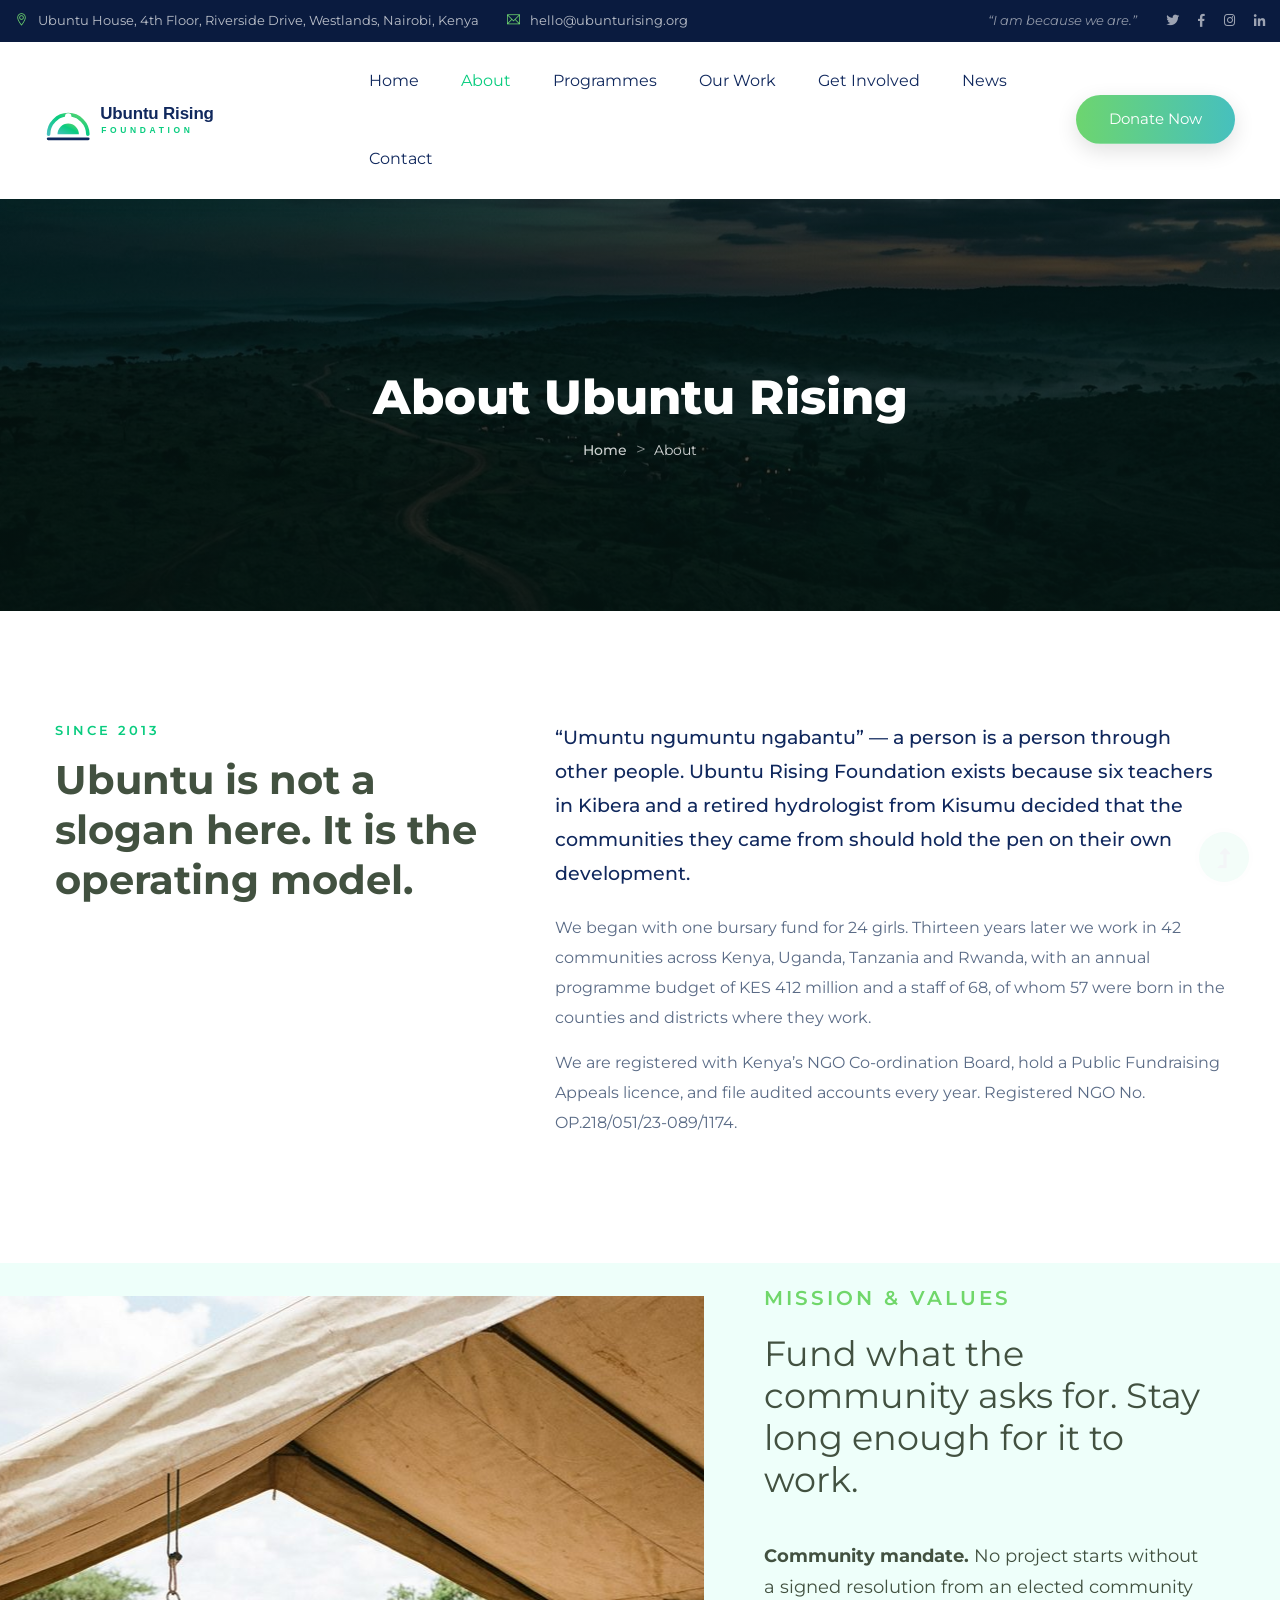
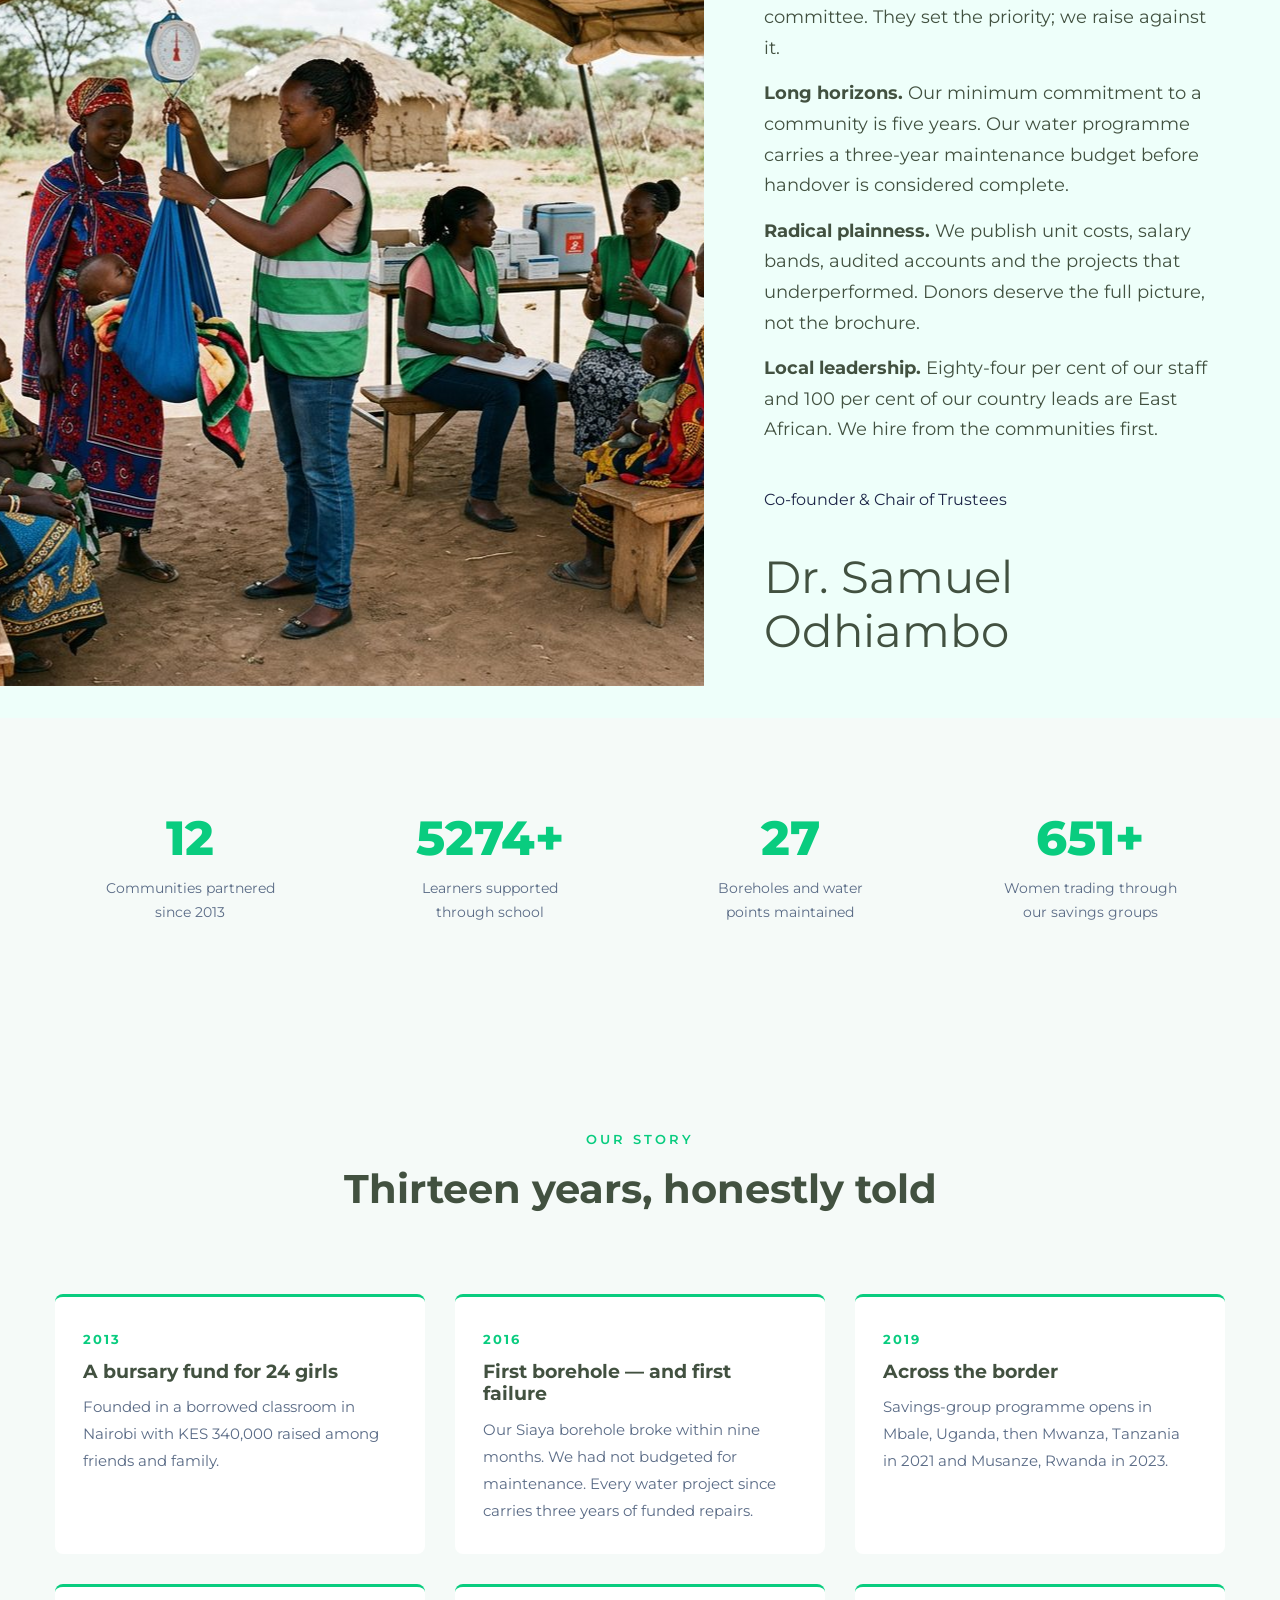
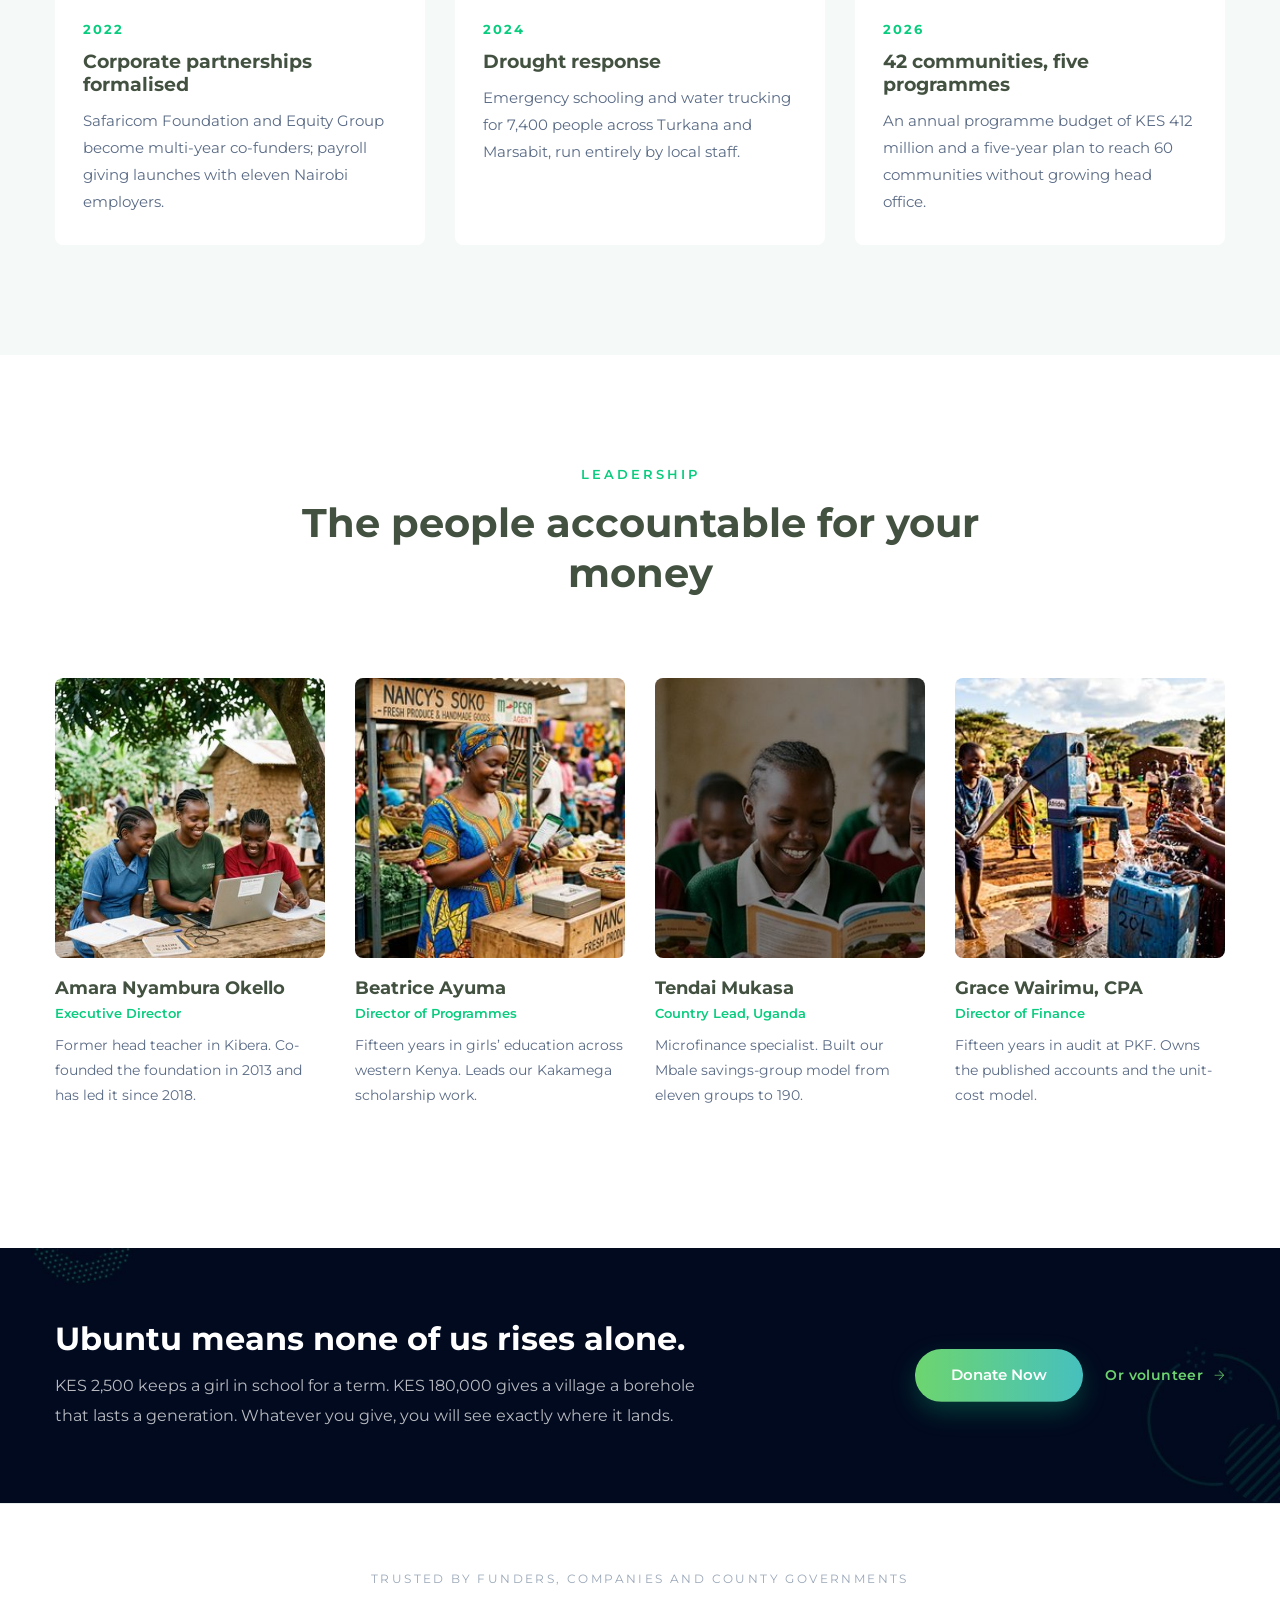
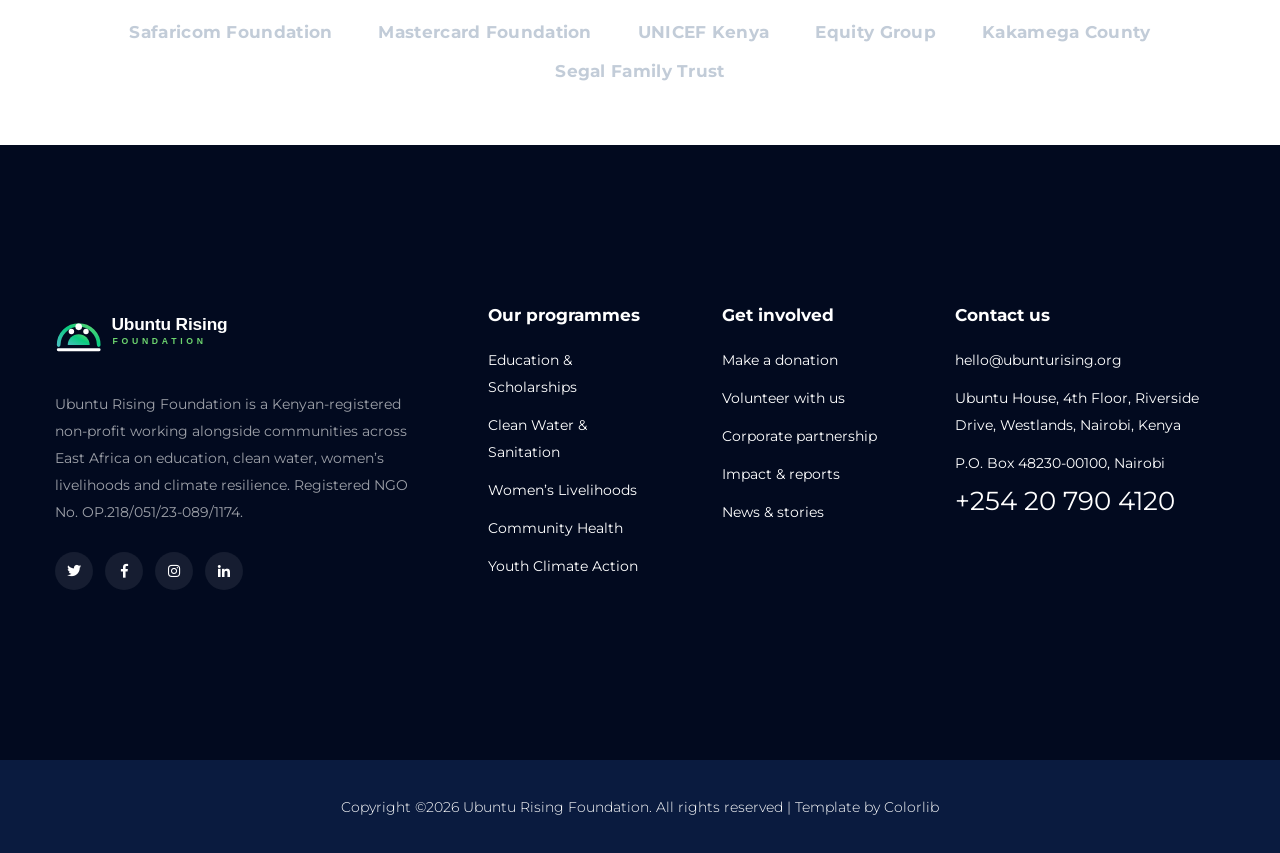
==== commit 41972261: "Rebuild site as Ubuntu Rising Foundation Rebrand the supplied Colorlib 'Environmental Organization' " ====
--- a/about.html
+++ b/about.html
@@ -1,13 +1,17 @@
 <!doctype html>
 <html class="no-js" lang="en">
+
 <head>
     <meta charset="utf-8">
     <meta http-equiv="x-ua-compatible" content="ie=edge">
-    <title>About us | Ubuntu Rising Foundation</title>
-    <meta name="description" content="Learn about Ubuntu Rising Foundation: our story from Mathare to four East African countries, our team, values and governance.">
+    <title>About Us | Ubuntu Rising Foundation</title>
+    <meta name="description" content="Founded in Nairobi in 2013, Ubuntu Rising Foundation funds what communities ask for and stays long enough for it to work. Meet our team, our values and our thirteen-year story.">
     <meta name="viewport" content="width=device-width, initial-scale=1">
-    <link rel="manifest" href="site.webmanifest">
-    <link rel="shortcut icon" type="image/x-icon" href="assets/img/favicon.ico">
+    <meta property="og:title" content="About Us | Ubuntu Rising Foundation">
+    <meta property="og:description" content="Founded in Nairobi in 2013, Ubuntu Rising Foundation funds what communities ask for and stays long enough for it to work. Meet our team, our values and our thirteen-year story.">
+    <meta property="og:type" content="website">
+    <meta property="og:image" content="assets/img/hero/h1_hero1.jpg">
+    <link rel="shortcut icon" type="image/svg+xml" href="assets/img/logo/mark.svg">
 
     <!-- CSS here -->
     <link rel="stylesheet" href="assets/css/bootstrap.min.css">
@@ -24,7 +28,7 @@
     <link rel="stylesheet" href="assets/css/slick.css">
     <link rel="stylesheet" href="assets/css/nice-select.css">
     <link rel="stylesheet" href="assets/css/style.css">
-    <link rel="stylesheet" href="assets/css/ubuntu.css">
+    <link rel="stylesheet" href="assets/css/urf.css">
 </head>
 
 <body>
@@ -34,60 +38,65 @@
             <div class="preloader-inner position-relative">
                 <div class="preloader-circle"></div>
                 <div class="preloader-img pere-text">
-                    <img src="assets/img/logo/loder.png" alt="Ubuntu Rising Foundation">
+                    <img src="assets/img/logo/mark.svg" alt="Ubuntu Rising Foundation">
                 </div>
             </div>
         </div>
     </div>
     <!-- Preloader End -->
+
     <header>
-        <!-- Header Start -->
         <div class="header-area">
-            <div class="main-header ">
-                <div class="header-bottom  header-sticky">
+            <div class="main-header">
+                <div class="header-top d-none d-lg-block">
                     <div class="container-fluid">
                         <div class="row align-items-center">
-                            <!-- Logo -->
-                            <div class="col-xl-2 col-lg-2">
+                            <div class="col-lg-7">
+                                <div class="header-info-left">
+                                    <span><i class="ti-location-pin"></i> Ubuntu House, 4th Floor, Riverside Drive, Westlands, Nairobi, Kenya</span>
+                                    <span class="ml-25"><i class="ti-email"></i> <a href="mailto:hello@ubunturising.org">hello@ubunturising.org</a></span>
+                                </div>
+                            </div>
+                            <div class="col-lg-5">
+                                <div class="header-info-right text-right">
+                                    <span class="urf-tagline">&ldquo;I am because we are.&rdquo;</span>
+                                    <a href="#" aria-label="Ubuntu Rising on X"><i class="fab fa-twitter"></i></a>
+                                    <a href="#" aria-label="Ubuntu Rising on Facebook"><i class="fab fa-facebook-f"></i></a>
+                                    <a href="#" aria-label="Ubuntu Rising on Instagram"><i class="fab fa-instagram"></i></a>
+                                    <a href="#" aria-label="Ubuntu Rising on LinkedIn"><i class="fab fa-linkedin-in"></i></a>
+                                </div>
+                            </div>
+                        </div>
+                    </div>
+                </div>
+                <div class="header-bottom header-sticky">
+                    <div class="container-fluid">
+                        <div class="row align-items-center">
+                            <div class="col-xl-3 col-lg-3 col-md-6 col-6">
                                 <div class="logo">
-                                    <a href="index.html"><img src="assets/img/logo/logo.png" alt="Ubuntu Rising Foundation"></a>
-                                </div>
-                            </div>
-                            <div class="col-xl-10 col-lg-10">
-                                <div class="menu-wrapper  d-flex align-items-center justify-content-end">
-                                    <!-- Main-menu -->
+                                    <a href="index.html"><img src="assets/img/logo/logo.svg" alt="Ubuntu Rising Foundation" width="230" height="50"></a>
+                                </div>
+                            </div>
+                            <div class="col-xl-9 col-lg-9">
+                                <div class="menu-wrapper d-flex align-items-center justify-content-end">
                                     <div class="main-menu d-none d-lg-block">
                                         <nav>
                                             <ul id="navigation">
                                                 <li><a href="index.html">Home</a></li>
-                                                <li><a href="about.html">About</a></li>
-                                                <li><a href="what-do.html">What we Do</a></li>
-                                                <li><a href="projects.html">Projects</a></li>
-                                                <li><a href="volunteer.html">Get Involved</a>
-                                                    <ul class="submenu">
-                                                        <li><a href="volunteer.html">Volunteer</a></li>
-                                                        <li><a href="partners.html">Corporate Partners</a></li>
-                                                        <li><a href="donate.html">Donate</a></li>
-                                                    </ul>
-                                                </li>
-                                                <li><a href="blog.html">News</a>
-                                                    <ul class="submenu">
-                                                        <li><a href="blog.html">Latest Stories</a></li>
-                                                        <li><a href="blog_details.html">Story Details</a></li>
-                                                        <li><a href="elements.html">Style Guide</a></li>
-                                                    </ul>
-                                                </li>
+                                                <li class="active"><a href="about.html">About</a></li>
+                                                <li><a href="programmes.html">Programmes</a></li>
+                                                <li><a href="projects.html">Our Work</a><ul class="submenu"><li><a href="projects.html">Current Projects</a></li><li><a href="impact.html">Impact & Transparency</a></li></ul></li>
+                                                <li><a href="volunteer.html">Get Involved</a><ul class="submenu"><li><a href="volunteer.html">Volunteer</a></li><li><a href="partners.html">Corporate Partners</a></li></ul></li>
+                                                <li><a href="blog.html">News</a><ul class="submenu"><li><a href="blog.html">Latest News</a></li><li><a href="blog_details.html">Story Detail</a></li></ul></li>
                                                 <li><a href="contact.html">Contact</a></li>
                                             </ul>
                                         </nav>
                                     </div>
-                                    <!-- Header-btn -->
                                     <div class="header-right-btn d-none d-lg-block ml-20">
                                         <a href="donate.html" class="btn header-btn">Donate Now</a>
                                     </div>
                                 </div>
                             </div>
-                            <!-- Mobile Menu -->
                             <div class="col-12">
                                 <div class="mobile_menu d-block d-lg-none"></div>
                             </div>
@@ -96,299 +105,336 @@
                 </div>
             </div>
         </div>
-        <!-- Header End -->
     </header>
     <main>
-        <!-- Hero Start -->
-        <div class="slider-area2">
-            <div class="slider-height2 d-flex align-items-center">
-                <div class="container">
-                    <div class="row">
-                        <div class="col-xl-12">
-                            <div class="hero-cap hero-cap2 pt-70">
-                                <h2>About us</h2>
-                                <nav aria-label="breadcrumb">
-                                    <ol class="breadcrumb">
-                                        <li class="breadcrumb-item"><a href="index.html">Home</a></li>
-                                        <li class="breadcrumb-item"><a href="#">About</a></li>
-                                    </ol>
-                                </nav>
-                            </div>
+        <!-- Page title -->
+        <div class="bradcam_area bradcam">
+            <div class="container">
+                <div class="row">
+                    <div class="col-xl-12">
+                        <div class="bradcam_text text-center">
+                            <h3>About Ubuntu Rising</h3>
+                            <nav aria-label="breadcrumb">
+                                <ol class="breadcrumb justify-content-center">
+                                    <li class="breadcrumb-item"><a href="index.html">Home</a></li>
+                                    <li class="breadcrumb-item active" aria-current="page">About</li>
+                                </ol>
+                            </nav>
                         </div>
                     </div>
                 </div>
             </div>
         </div>
-        <!-- Hero End -->
-        <!-- Mission Start -->
+        <!-- Page title end -->
+
+        <!-- Intro -->
+        <section class="urf-section">
+            <div class="container">
+                <div class="row">
+                    <div class="col-lg-5">
+                        <div class="section-tittle">
+                            <span class="urf-eyebrow-dark">Since 2013</span>
+                            <h2>Ubuntu is not a slogan here. It is the operating model.</h2>
+                        </div>
+                    </div>
+                    <div class="col-lg-7">
+                        <p class="urf-lead">&ldquo;Umuntu ngumuntu ngabantu&rdquo; &mdash; a person is a person through
+                            other people. Ubuntu Rising Foundation exists because six teachers in Kibera and a retired
+                            hydrologist from Kisumu decided that the communities they came from should hold the pen on
+                            their own development.</p>
+                        <p>We began with one bursary fund for 24 girls. Thirteen years later we work in 42 communities
+                            across Kenya, Uganda, Tanzania and Rwanda, with an annual programme budget of KES 412 million
+                            and a staff of 68, of whom 57 were born in the counties and districts where they work.</p>
+                        <p>We are registered with Kenya&rsquo;s NGO Co-ordination Board, hold a Public Fundraising Appeals
+                            licence, and file audited accounts every year. Registered NGO No. OP.218/051/23-089/1174.</p>
+                    </div>
+                </div>
+            </div>
+        </section>
+        <!-- Intro end -->
+
+        <!-- Mission block -->
         <div class="visit-tailor-area fix">
             <div class="tailor-offers"></div>
             <div class="tailor-details">
-                <span>Our Mission</span>
-                <h2>Dignity first, delivered with the community</h2>
-                <p>Ubuntu Rising Foundation exists so that no household in East Africa is held back by
-                    a lack of safe water, a missed school term or an unaffordable clinic visit.
-                    Every project we run is designed with a community committee, delivered by local
-                    artisans and technicians, and handed over with a maintenance fund already in place.</p>
-                <p class="pera-bottom">&ldquo;I am because we are&rdquo; is not a slogan for us &ndash; it is a budget line.
-                    Eighty-seven cents of every shilling we receive reaches programmes in Kenya, Uganda,
-                    Tanzania and Rwanda, and our audited accounts are published every February.</p>
+                <span>Mission &amp; values</span>
+                <h2>Fund what the community asks for. Stay long enough for it to work.</h2>
+                <p><strong>Community mandate.</strong> No project starts without a signed resolution from an elected
+                    community committee. They set the priority; we raise against it.</p>
+                <p><strong>Long horizons.</strong> Our minimum commitment to a community is five years. Our water
+                    programme carries a three-year maintenance budget before handover is considered complete.</p>
+                <p><strong>Radical plainness.</strong> We publish unit costs, salary bands, audited accounts and the
+                    projects that underperformed. Donors deserve the full picture, not the brochure.</p>
+                <p class="pera-bottom"><strong>Local leadership.</strong> Eighty-four per cent of our staff and 100 per
+                    cent of our country leads are East African. We hire from the communities first.</p>
                 <div class="footer-tittles">
-                    <p>Executive Director, Ubuntu Rising Foundation</p>
-                    <h2>Amina Wanjiru Otieno</h2>
+                    <p>Co-founder &amp; Chair of Trustees</p>
+                    <h2>Dr. Samuel Odhiambo</h2>
                 </div>
             </div>
         </div>
-        <!-- Mission End -->
-        <!-- Story Start -->
-        <section class="about-story section-padding30">
+        <!-- Mission block end -->
+
+        <!-- Impact numbers -->
+        <section class="urf-stats ">
             <div class="container">
                 <div class="row">
-                    <div class="col-lg-6">
-                        <div class="section-tittle mb-30">
-                            <span>Our story</span>
-                            <h2>From one water tank in Mathare to four countries</h2>
-                        </div>
-                    </div>
-                    <div class="col-lg-6">
-                        <p>Ubuntu Rising Foundation began in 2012 when a group of teachers, nurses and
-                        engineers in Mathare, Nairobi, pooled KES 180,000 to install a single 10,000-litre
-                        water tank for a school that had gone three terms without running water.</p>
-                        <p>Thirteen years later we work in 27 counties and districts across Kenya, Uganda,
-                        Tanzania and Rwanda, with 64 full-time staff, 2,400 registered volunteers and a
-                        single rule that has never changed: the community decides, we deliver with them,
-                        and we hand it over.</p>
-                    </div>
-                </div>
-                <div class="row mt-50">
-                    <div class="col-lg-4 col-md-6">
-                        <div class="single-value mb-30">
-                            <h4>Ubuntu</h4>
-                            <p>We are because our neighbours are. Communities lead the design and own the
-                            asset &ndash; we are the partner, never the owner.</p>
-                        </div>
-                    </div>
-                    <div class="col-lg-4 col-md-6">
-                        <div class="single-value mb-30">
-                            <h4>Open books</h4>
-                            <p>Audited accounts, project budgets and cost-per-beneficiary figures are
-                            published every February on this website.</p>
-                        </div>
-                    </div>
-                    <div class="col-lg-4 col-md-6">
-                        <div class="single-value mb-30">
-                            <h4>Safeguarding</h4>
-                            <p>Every staff member and volunteer is vetted and trained. Our safeguarding
-                            lead reports directly to the board.</p>
-                        </div>
-                    </div>
-                </div>
-            </div>
-        </section>
-        <!-- Story End -->
-        <!-- Team Start -->
-        <section class="team-area section-padding30 gray-bg">
+                    <div class="col-lg-3 col-md-6 col-6">
+                        <div class="urf-stat">
+                            <span class="counter">42</span>
+                            <p>Communities partnered<br>since 2013</p>
+                        </div>
+                    </div>
+                    <div class="col-lg-3 col-md-6 col-6">
+                        <div class="urf-stat">
+                            <span class="counter">18400</span><span class="urf-stat-plus">+</span>
+                            <p>Learners supported<br>through school</p>
+                        </div>
+                    </div>
+                    <div class="col-lg-3 col-md-6 col-6">
+                        <div class="urf-stat">
+                            <span class="counter">96</span>
+                            <p>Boreholes and water<br>points maintained</p>
+                        </div>
+                    </div>
+                    <div class="col-lg-3 col-md-6 col-6">
+                        <div class="urf-stat">
+                            <span class="counter">2300</span><span class="urf-stat-plus">+</span>
+                            <p>Women trading through<br>our savings groups</p>
+                        </div>
+                    </div>
+                </div>
+            </div>
+        </section>
+        <!-- Impact numbers end -->
+
+        <!-- Story timeline -->
+        <section class="urf-section urf-bg-soft">
             <div class="container">
                 <div class="row justify-content-center">
-                    <div class="col-xl-8">
-                        <div class="section-tittle text-center mb-70">
-                            <h2>The people behind the work</h2>
-                            <p>Our leadership team is based in Nairobi, with country coordinators in
-                            Kampala, Mwanza and Kigali.</p>
+                    <div class="col-xl-8 col-lg-9">
+                        <div class="section-tittle text-center mb-80">
+                            <span class="urf-eyebrow-dark">Our story</span>
+                            <h2>Thirteen years, honestly told</h2>
+                        </div>
+                    </div>
+                </div>
+                <div class="urf-timeline">
+                    <div class="urf-tl-item">
+                        <span class="urf-tl-year">2013</span>
+                        <h4>A bursary fund for 24 girls</h4>
+                        <p>Founded in a borrowed classroom in Nairobi with KES 340,000 raised among friends and family.</p>
+                    </div>
+                    <div class="urf-tl-item">
+                        <span class="urf-tl-year">2016</span>
+                        <h4>First borehole &mdash; and first failure</h4>
+                        <p>Our Siaya borehole broke within nine months. We had not budgeted for maintenance. Every water
+                            project since carries three years of funded repairs.</p>
+                    </div>
+                    <div class="urf-tl-item">
+                        <span class="urf-tl-year">2019</span>
+                        <h4>Across the border</h4>
+                        <p>Savings-group programme opens in Mbale, Uganda, then Mwanza, Tanzania in 2021 and Musanze,
+                            Rwanda in 2023.</p>
+                    </div>
+                    <div class="urf-tl-item">
+                        <span class="urf-tl-year">2022</span>
+                        <h4>Corporate partnerships formalised</h4>
+                        <p>Safaricom Foundation and Equity Group become multi-year co-funders; payroll giving launches
+                            with eleven Nairobi employers.</p>
+                    </div>
+                    <div class="urf-tl-item">
+                        <span class="urf-tl-year">2024</span>
+                        <h4>Drought response</h4>
+                        <p>Emergency schooling and water trucking for 7,400 people across Turkana and Marsabit, run
+                            entirely by local staff.</p>
+                    </div>
+                    <div class="urf-tl-item">
+                        <span class="urf-tl-year">2026</span>
+                        <h4>42 communities, five programmes</h4>
+                        <p>An annual programme budget of KES 412 million and a five-year plan to reach 60 communities
+                            without growing head office.</p>
+                    </div>
+                </div>
+            </div>
+        </section>
+        <!-- Story timeline end -->
+
+        <!-- Leadership -->
+        <section class="urf-section">
+            <div class="container">
+                <div class="row justify-content-center">
+                    <div class="col-xl-8 col-lg-9">
+                        <div class="section-tittle text-center mb-80">
+                            <span class="urf-eyebrow-dark">Leadership</span>
+                            <h2>The people accountable for your money</h2>
                         </div>
                     </div>
                 </div>
                 <div class="row">
-                    <div class="col-lg-3 col-md-6"><div class="single-team text-center mb-30">
-                        <img src="assets/img/blog/comment_1.png" alt="Amina Wanjiru Otieno">
-                        <h4>Amina Wanjiru Otieno</h4><p>Executive Director</p></div></div>
-                    <div class="col-lg-3 col-md-6"><div class="single-team text-center mb-30">
-                        <img src="assets/img/blog/comment_2.png" alt="Daniel Mwangi Kariuki">
-                        <h4>Daniel Mwangi Kariuki</h4><p>Director of Programmes</p></div></div>
-                    <div class="col-lg-3 col-md-6"><div class="single-team text-center mb-30">
-                        <img src="assets/img/blog/comment_3.png" alt="Grace Nakato">
-                        <h4>Grace Nakato</h4><p>Head of Partnerships, Uganda</p></div></div>
-                    <div class="col-lg-3 col-md-6"><div class="single-team text-center mb-30">
-                        <img src="assets/img/blog/author.png" alt="Joseph Lekuraiyo">
-                        <h4>Joseph Lekuraiyo</h4><p>Finance &amp; Compliance Lead</p></div></div>
-                </div>
-            </div>
-        </section>
-        <!-- Team End -->
-        <!-- Governance Start -->
-        <section class="section-padding30">
-            <div class="container">
-                <div class="row justify-content-center">
-                    <div class="col-xl-8">
-                        <div class="section-tittle text-center mb-50">
-                            <h2>Accountability &amp; governance</h2>
-                        </div>
-                    </div>
-                </div>
-                <div class="row">
-                    <div class="col-lg-6">
-                        <ul class="tick-list">
-                            <li>Registered with the Kenya NGO Co-ordination Board, No. OP/218/051/24-0117</li>
-                            <li>Independently audited by Mwende &amp; Associates, Nairobi</li>
-                            <li>Board of nine trustees, six of them from the communities we serve</li>
-                            <li>Signatory to the Core Humanitarian Standard</li>
-                        </ul>
-                    </div>
-                    <div class="col-lg-6">
-                        <ul class="tick-list">
-                            <li>Annual report and full financial statements published each February</li>
-                            <li>Child protection and PSEA policies reviewed every two years</li>
-                            <li>Anti-bribery, data protection and whistle-blowing policies in force</li>
-                            <li>Donor data handled under the Kenya Data Protection Act, 2019</li>
-                        </ul>
-                    </div>
-                </div>
-            </div>
-        </section>
-        <!-- Governance End -->
-        <!-- Why join us Start -->
-        <section class="support-company-area fix pt-10">
-            <div class="support-wrapper align-items-center">
-                <div class="left-content">
-                    <div class="section-tittle section-tittle2 mb-30">
-                        <span>Why you should join us</span>
-                        <h2>Local teams, measured results, open books</h2>
-                    </div>
-                    <div class="support-caption">
-                        <p class="pera-top">Ninety-four per cent of our staff and volunteers are East African.
-                            We publish the cost per beneficiary of every programme, we survey the
-                            households we serve twice a year, and we never start a project we cannot
-                            hand over to the community within 24 months.</p>
-                        <a href="volunteer.html" class="border-btn">Join Us Today</a>
-                    </div>
-                </div>
-                <div class="right-content">
-                    <div class="right-img">
-                        <img src="assets/img/gallery/safe_in.png" alt="Volunteers packing relief and hygiene kits">
-                    </div>
-                    <div class="support-img-cap text-center d-flex">
-                        <div class="single-one">
-                            <span>128</span>
-                            <p>Projects delivered</p>
-                        </div>
-                        <div class="single-two">
-                            <span>2,400</span>
-                            <p>Active volunteers</p>
-                        </div>
-                    </div>
-                </div>
-            </div>
-        </section>
-        <!-- Why join us End -->
-        <!-- Donate band Start -->
-        <div class="donate-band">
+                    <div class="col-lg-3 col-md-6">
+                        <div class="urf-person">
+                            <div class="urf-person-photo" style="background-image:url('assets/img/gallery/services3.jpg')"></div>
+                            <h4>Amara Nyambura Okello</h4>
+                            <span>Executive Director</span>
+                            <p>Former head teacher in Kibera. Co-founded the foundation in 2013 and has led it since 2018.</p>
+                        </div>
+                    </div>
+                    <div class="col-lg-3 col-md-6">
+                        <div class="urf-person">
+                            <div class="urf-person-photo" style="background-image:url('assets/img/gallery/case3.jpg')"></div>
+                            <h4>Beatrice Ayuma</h4>
+                            <span>Director of Programmes</span>
+                            <p>Fifteen years in girls&rsquo; education across western Kenya. Leads our Kakamega scholarship work.</p>
+                        </div>
+                    </div>
+                    <div class="col-lg-3 col-md-6">
+                        <div class="urf-person">
+                            <div class="urf-person-photo" style="background-image:url('assets/img/gallery/services1.jpg')"></div>
+                            <h4>Tendai Mukasa</h4>
+                            <span>Country Lead, Uganda</span>
+                            <p>Microfinance specialist. Built our Mbale savings-group model from eleven groups to 190.</p>
+                        </div>
+                    </div>
+                    <div class="col-lg-3 col-md-6">
+                        <div class="urf-person">
+                            <div class="urf-person-photo" style="background-image:url('assets/img/gallery/case2.jpg')"></div>
+                            <h4>Grace Wairimu, CPA</h4>
+                            <span>Director of Finance</span>
+                            <p>Fifteen years in audit at PKF. Owns the published accounts and the unit-cost model.</p>
+                        </div>
+                    </div>
+                </div>
+            </div>
+        </section>
+        <!-- Leadership end -->
+
+        <!-- CTA band -->
+        <section class="urf-cta-band">
             <div class="container">
                 <div class="row align-items-center">
-                    <div class="col-lg-8">
-                        <h2>KES 1,500 gives one family safe water for a year.</h2>
-                        <p>Give today and we will send you the GPS location and photographs of the water point your gift helps build.</p>
-                    </div>
-                    <div class="col-lg-4 text-lg-right">
-                        <a href="donate.html" class="btn header-btn">Donate now</a>
-                    </div>
-                </div>
-            </div>
-        </div>
-        <!-- Donate band End -->
+                    <div class="col-xl-8 col-lg-8">
+                        <div class="urf-cta-text">
+                            <h3>Ubuntu means none of us rises alone.</h3>
+                            <p>KES 2,500 keeps a girl in school for a term. KES 180,000 gives a village a borehole that
+                                lasts a generation. Whatever you give, you will see exactly where it lands.</p>
+                        </div>
+                    </div>
+                    <div class="col-xl-4 col-lg-4 text-lg-right">
+                        <a href="donate.html" class="btn urf-btn-solid">Donate now</a>
+                        <a href="volunteer.html" class="urf-link-arrow">Or volunteer <i class="ti-arrow-right"></i></a>
+                    </div>
+                </div>
+            </div>
+        </section>
+        <!-- CTA band end -->
+        <!-- Partner logos -->
+        <section class="urf-partners-strip">
+            <div class="container">
+                <p class="urf-partners-label">Trusted by funders, companies and county governments</p>
+                <div class="urf-partner-logos">
+                    <span>Safaricom Foundation</span>
+                    <span>Mastercard Foundation</span>
+                    <span>UNICEF Kenya</span>
+                    <span>Equity Group</span>
+                    <span>Kakamega County</span>
+                    <span>Segal Family Trust</span>
+                </div>
+            </div>
+        </section>
+        <!-- Partner logos end -->
     </main>
+
     <footer>
         <div class="footer-wrapper">
-           <!-- Footer Start-->
-           <div class="footer-area footer-padding">
-               <div class="container ">
-                   <div class="row justify-content-between">
-                       <div class="col-xl-4 col-lg-3 col-md-8 col-sm-8">
-                           <div class="single-footer-caption mb-50">
-                               <div class="single-footer-caption mb-30">
-                                   <!-- logo -->
-                                   <div class="footer-logo mb-35">
-                                       <a href="index.html"><img src="assets/img/logo/logo2_footer.png" alt="Ubuntu Rising Foundation"></a>
-                                   </div>
-                                   <div class="footer-tittle">
-                                       <div class="footer-pera">
-                                           <p>Ubuntu Rising Foundation is a Kenyan non-profit working with communities
-                                           across East Africa on water, education, health and livelihoods. Registered
-                                           in Nairobi, NGO Co-ordination Board No. OP/218/051/24-0117.</p>
-                                       </div>
-                                   </div>
-                                   <!-- social -->
-                                   <div class="footer-social">
-                                       <a href="#" aria-label="Twitter"><i class="fab fa-twitter"></i></a>
-                                       <a href="#" aria-label="Facebook"><i class="fab fa-facebook-f"></i></a>
-                                       <a href="#" aria-label="LinkedIn"><i class="fab fa-linkedin-in"></i></a>
-                                   </div>
-                               </div>
-                           </div>
-                       </div>
-                       <div class="col-xl-2 col-lg-3 col-md-4 col-sm-4">
-                           <div class="single-footer-caption mb-50">
-                               <div class="footer-tittle">
-                                   <h4>Our programmes</h4>
-                                   <ul>
-                                       <li><a href="what-do.html">Water &amp; sanitation</a></li>
-                                       <li><a href="what-do.html">Education &amp; scholarships</a></li>
-                                       <li><a href="what-do.html">Community health</a></li>
-                                       <li><a href="what-do.html">Women's livelihoods</a></li>
-                                       <li><a href="what-do.html">Climate resilience</a></li>
-                                   </ul>
-                               </div>
-                           </div>
-                       </div>
-                       <div class="col-xl-2 col-lg-2 col-md-4 col-sm-4">
-                           <div class="single-footer-caption mb-50">
-                               <div class="footer-tittle">
-                                   <h4>Get involved</h4>
-                                   <ul>
-                                       <li><a href="donate.html">Donate</a></li>
-                                       <li><a href="volunteer.html">Volunteer</a></li>
-                                       <li><a href="partners.html">Corporate partners</a></li>
-                                       <li><a href="about.html">Annual reports</a></li>
-                                   </ul>
-                               </div>
-                           </div>
-                       </div>
-                       <div class="col-xl-3 col-lg-4 col-md-6 col-sm-4">
-                           <div class="single-footer-caption mb-50">
-                               <div class="footer-tittle">
-                                   <h4>Contact us</h4>
-                                   <ul>
-                                       <li><a href="mailto:hello@ubunturising.org">hello@ubunturising.org</a></li>
-                                       <li><a href="contact.html">Ubuntu House, 4th Floor, Riverside Drive, Nairobi, Kenya</a></li>
-                                       <li><a href="contact.html">Privacy &amp; safeguarding policy</a></li>
-                                       <li class="number"><a href="tel:+254204608800">+254 20 460 8800</a></li>
-                                   </ul>
-                               </div>
-                           </div>
-                       </div>
-                   </div>
-               </div>
-           </div>
-           <!-- footer-bottom area -->
-           <div class="footer-bottom-area">
-               <div class="container">
-                   <div class="footer-border">
-                       <div class="row d-flex align-items-center">
-                           <div class="col-xl-12 ">
-                               <div class="footer-copy-right text-center">
-                                   <p><!-- Link back to Colorlib can't be removed. Template is licensed under CC BY 3.0. -->
-                                      Copyright &copy;<script>document.write(new Date().getFullYear());</script> Ubuntu Rising Foundation. All rights reserved | This template is made with <i class="fa fa-heart" aria-hidden="true"></i> by <a href="https://colorlib.com" target="_blank">Colorlib</a>
-                                      <!-- Link back to Colorlib can't be removed. Template is licensed under CC BY 3.0. --></p>
-                                  </div>
-                              </div>
-                          </div>
-                      </div>
-                  </div>
-              </div>
-              <!-- Footer End-->
-          </div>
-      </footer>
-      <!-- Scroll Up -->
-      <div id="back-top" >
+            <div class="footer-area footer-padding">
+                <div class="container">
+                    <div class="row justify-content-between">
+                        <div class="col-xl-4 col-lg-4 col-md-8 col-sm-8">
+                            <div class="single-footer-caption mb-50">
+                                <div class="single-footer-caption mb-30">
+                                    <div class="footer-logo mb-35">
+                                        <a href="index.html"><img src="assets/img/logo/logo-white.svg" alt="Ubuntu Rising Foundation" width="235" height="51"></a>
+                                    </div>
+                                    <div class="footer-tittle">
+                                        <div class="footer-pera">
+                                            <p>Ubuntu Rising Foundation is a Kenyan-registered non-profit working alongside
+                                                communities across East Africa on education, clean water, women&rsquo;s
+                                                livelihoods and climate resilience. Registered NGO No. OP.218/051/23-089/1174.</p>
+                                        </div>
+                                    </div>
+                                    <div class="footer-social">
+                                        <a href="#" aria-label="X"><i class="fab fa-twitter"></i></a>
+                                        <a href="#" aria-label="Facebook"><i class="fab fa-facebook-f"></i></a>
+                                        <a href="#" aria-label="Instagram"><i class="fab fa-instagram"></i></a>
+                                        <a href="#" aria-label="LinkedIn"><i class="fab fa-linkedin-in"></i></a>
+                                    </div>
+                                </div>
+                            </div>
+                        </div>
+                        <div class="col-xl-2 col-lg-2 col-md-4 col-sm-4">
+                            <div class="single-footer-caption mb-50">
+                                <div class="footer-tittle">
+                                    <h4>Our programmes</h4>
+                                    <ul>
+                                        <li><a href="programmes.html#education">Education &amp; Scholarships</a></li>
+                                        <li><a href="programmes.html#water">Clean Water &amp; Sanitation</a></li>
+                                        <li><a href="programmes.html#women">Women&rsquo;s Livelihoods</a></li>
+                                        <li><a href="programmes.html#health">Community Health</a></li>
+                                        <li><a href="programmes.html#climate">Youth Climate Action</a></li>
+                                    </ul>
+                                </div>
+                            </div>
+                        </div>
+                        <div class="col-xl-2 col-lg-2 col-md-4 col-sm-4">
+                            <div class="single-footer-caption mb-50">
+                                <div class="footer-tittle">
+                                    <h4>Get involved</h4>
+                                    <ul>
+                                        <li><a href="donate.html">Make a donation</a></li>
+                                        <li><a href="volunteer.html">Volunteer with us</a></li>
+                                        <li><a href="partners.html">Corporate partnership</a></li>
+                                        <li><a href="impact.html">Impact &amp; reports</a></li>
+                                        <li><a href="blog.html">News &amp; stories</a></li>
+                                    </ul>
+                                </div>
+                            </div>
+                        </div>
+                        <div class="col-xl-3 col-lg-3 col-md-6 col-sm-4">
+                            <div class="single-footer-caption mb-50">
+                                <div class="footer-tittle">
+                                    <h4>Contact us</h4>
+                                    <ul>
+                                        <li><a href="mailto:hello@ubunturising.org">hello@ubunturising.org</a></li>
+                                        <li><a href="#">Ubuntu House, 4th Floor, Riverside Drive, Westlands, Nairobi, Kenya</a></li>
+                                        <li><a href="#">P.O. Box 48230-00100, Nairobi</a></li>
+                                        <li class="number"><a href="tel:+254207904120">+254 20 790 4120</a></li>
+                                    </ul>
+                                </div>
+                            </div>
+                        </div>
+                    </div>
+                </div>
+            </div>
+            <div class="footer-bottom-area">
+                <div class="container">
+                    <div class="footer-border">
+                        <div class="row d-flex align-items-center">
+                            <div class="col-xl-12">
+                                <div class="footer-copy-right text-center">
+                                    <p><!-- Link back to Colorlib can't be removed. Template is licensed under CC BY 3.0. -->
+                                        Copyright &copy;<script>document.write(new Date().getFullYear());</script> Ubuntu Rising Foundation. All rights reserved | Template by <a href="https://colorlib.com" target="_blank" rel="noopener">Colorlib</a>
+                                        <!-- Link back to Colorlib can't be removed. Template is licensed under CC BY 3.0. --></p>
+                                </div>
+                            </div>
+                        </div>
+                    </div>
+                </div>
+            </div>
+        </div>
+    </footer>
+
+    <div id="back-top">
         <a title="Go to Top" href="#"> <i class="fas fa-level-up-alt"></i></a>
     </div>
 
@@ -403,13 +449,11 @@
     <script src="./assets/js/wow.min.js"></script>
     <script src="./assets/js/animated.headline.js"></script>
     <script src="./assets/js/jquery.magnific-popup.js"></script>
-    <script src="./assets/js/gijgo.min.js"></script>
     <script src="./assets/js/jquery.nice-select.min.js"></script>
     <script src="./assets/js/jquery.sticky.js"></script>
     <script src="./assets/js/jquery.barfiller.js"></script>
     <script src="./assets/js/jquery.counterup.min.js"></script>
     <script src="./assets/js/waypoints.min.js"></script>
-    <script src="./assets/js/jquery.countdown.min.js"></script>
     <script src="./assets/js/hover-direction-snake.min.js"></script>
     <script src="./assets/js/contact.js"></script>
     <script src="./assets/js/jquery.form.js"></script>
@@ -418,6 +462,7 @@
     <script src="./assets/js/jquery.ajaxchimp.min.js"></script>
     <script src="./assets/js/plugins.js"></script>
     <script src="./assets/js/main.js"></script>
-    <script src="./assets/js/ubuntu.js"></script>
+    <script src="./assets/js/urf.js"></script>
 </body>
+
 </html>
--- a/assets/css/style.css
+++ b/assets/css/style.css
@@ -1 +1 @@
-@import url("https://fonts.googleapis.com/css2?family=Montserrat:wght@200;300;400;500;600;700&display=swap");.white-bg{background:#ffffff}.gray-bg{background:#f5f5f5}.gray-bg{background:#f7f7fd}.white-bg{background:#fff}.black-bg{background:#16161a}.theme-bg{background:#09cc7f}.brand-bg{background:#f1f4fa}.testimonial-bg{background:#f9fafc}.white-color{color:#fff}.black-color{color:#16161a}.theme-color{color:#09cc7f}.boxed-btn{background:#fff;color:#09cc7f !important;display:inline-block;padding:18px 44px;font-family:"Montserrat",sans-serif;font-size:14px;font-weight:400;border:0;border:1px solid #09cc7f;letter-spacing:3px;text-align:center;color:#09cc7f;text-transform:uppercase;cursor:pointer}.boxed-btn:hover{background:#09cc7f;color:#fff !important;border:1px solid #09cc7f}.boxed-btn:focus{outline:none}.boxed-btn.large-width{width:220px}[data-overlay]{position:relative;background-size:cover;background-repeat:no-repeat;background-position:center center}[data-overlay]::before{position:absolute;left:0;top:0;right:0;bottom:0;content:""}[data-opacity="1"]::before{opacity:0.1}[data-opacity="2"]::before{opacity:0.2}[data-opacity="3"]::before{opacity:0.3}[data-opacity="4"]::before{opacity:0.4}[data-opacity="5"]::before{opacity:0.5}[data-opacity="6"]::before{opacity:0.6}[data-opacity="7"]::before{opacity:0.7}[data-opacity="8"]::before{opacity:0.8}[data-opacity="9"]::before{opacity:0.9}body{font-family:"Montserrat",sans-serif;font-weight:normal;font-style:normal;font-size:16px}h1,h2,h3,h4,h5,h6{font-family:"Montserrat",sans-serif;color:#425140;margin-top:0px;font-style:normal;font-weight:500;text-transform:normal}p{font-family:"Montserrat",sans-serif;color:#10285d;font-size:16px;line-height:30px;margin-bottom:15px;font-weight:normal}.bg-img-1{background-image:url(../img/slider/slider-img-1.jpg)}.bg-img-2{background-image:url(../img/background-img/bg-img-2.jpg)}.cta-bg-1{background-image:url(../img/background-img/bg-img-3.jpg)}.img{max-width:100%;-webkit-transition:.3s;-moz-transition:.3s;-o-transition:.3s;transition:.3s}.f-left{float:left}.f-right{float:right}.fix{overflow:hidden}.clear{clear:both}a,.button{-webkit-transition:.3s;-moz-transition:.3s;-o-transition:.3s;transition:.3s}a:focus,.button:focus{text-decoration:none;outline:none}a{color:#635c5c}a:hover{color:#fff}a:focus,a:hover,.portfolio-cat a:hover,.footer -menu li a:hover{text-decoration:none}a,button{color:#fff;outline:medium none}button:focus,input:focus,input:focus,textarea,textarea:focus{outline:0}.uppercase{text-transform:uppercase}input:focus::-moz-placeholder{opacity:0;-webkit-transition:.4s;-o-transition:.4s;transition:.4s}.capitalize{text-transform:capitalize}h1 a,h2 a,h3 a,h4 a,h5 a,h6 a{color:inherit}ul{margin:0px;padding:0px}li{list-style:none}hr{border-bottom:1px solid #eceff8;border-top:0 none;margin:30px 0;padding:0}.theme-overlay{position:relative}.theme-overlay::before{background:#1696e7 none repeat scroll 0 0;content:"";height:100%;left:0;opacity:0.6;position:absolute;top:0;width:100%}.overlay2{position:relative;z-index:0}.overlay2::before{position:absolute;content:"";top:0;left:0;width:100%;height:100%;z-index:-1}.overlay2{position:relative;z-index:0}.overlay2::before{position:absolute;content:"";background-color:#2E2200;top:0;left:0;width:100%;height:100%;z-index:-1;opacity:0.5}.section-padding{padding-top:120px;padding-bottom:120px}.separator{border-top:1px solid #f2f2f2}.mb-90{margin-bottom:90px}@media (max-width: 767px){.mb-90{margin-bottom:30px}}@media (min-width: 768px) and (max-width: 991px){.mb-90{margin-bottom:45px}}.owl-carousel .owl-nav div{background:rgba(255,255,255,0.8) none repeat scroll 0 0;height:40px;left:20px;line-height:40px;font-size:22px;color:#646464;opacity:1;visibility:visible;position:absolute;text-align:center;top:50%;transform:translateY(-50%);transition:all 0.3s ease 0s;width:40px}.owl-carousel .owl-nav div.owl-next{left:auto;right:-30px}.owl-carousel .owl-nav div.owl-next i{position:relative;right:0;top:1px}.owl-carousel .owl-nav div.owl-prev i{position:relative;right:1px;top:0px}.owl-carousel:hover .owl-nav div{opacity:1;visibility:visible}.owl-carousel:hover .owl-nav div:hover{color:#fff;background:#ff3500}.btn{border:none;padding:13px 33px;text-transform:capitalize;border-radius:30px;cursor:pointer;color:#fff;display:inline-block;font-size:15px;transition:0.6s;box-shadow:0px 7px 21px 0px rgba(0,0,0,0.12);background-image:linear-gradient(to left, #46C0BE, #6DD56F, #46C0BE);background-position:right;background-size:200%}.btn i{color:#ffffff;font-size:13px;font-weight:500;position:relative;left:26px;-webkit-transition:.4s;-moz-transition:.4s;-o-transition:.4s;transition:.4s}.btn:hover i{left:30px}.btn:hover{background-position:left}.btn.focus,.btn:focus{outline:0;box-shadow:none}.about-btn{padding:19px 97px 19px 20px}.header-btn{padding:13px 33px}.hero-btn{padding:30px 62px}.white-btn{padding:30px 39px;background:#fff;color:#072366 !important}.white-btn::before{background:#09cc7f;color:#fff !important}.black-btn{padding:14px 35px;background:#000}.black-btn::before{background:#331391}.cal-btn i{color:#09cc7f !important;font-size:31px;font-weight:300;margin-right:10px}.cal-btn>p{color:#072366 !important;font-weight:700;font-size:16px;display:inline-block;margin:0 !important;position:relative;top:-7px}.submit-btn2{background:#ec5b53;width:100%;height:60px;padding:10px 20px;border:0;color:#fff;text-transform:capitalize;cursor:pointer;font-size:16px;border-radius:0px}.hero-btn{border:2px solid #fff;color:#fff;background:none;border-radius:30px;text-transform:capitalize;padding:16px 27px;-moz-user-select:none;cursor:pointer;display:inline-block;font-size:17px;font-weight:500;letter-spacing:1px;margin-bottom:0;position:relative;transition:color 0.4s linear;position:relative;overflow:hidden;margin:0}@media (max-width: 575px){.hero-btn{display:none}}.hero-btn::before{border:2px solid transparent;content:"";position:absolute;left:0;top:0;width:101%;height:101%;background:#fff;z-index:-1;transition:transform 0.5s;transition-timing-function:ease;transform-origin:0 0;transition-timing-function:cubic-bezier(0.5, 1.6, 0.4, 0.7);transform:scaleY(0);border-radius:0}.hero-btn:hover{color:#166417 !important}.hero-btn:hover::before{transform:scaleY(1);border:2px solid transparent}.border-btn{border:1px solid #6fd66c;color:#6fd66c;background:none;border-radius:30px;text-transform:capitalize;padding:19px 39px;-moz-user-select:none;cursor:pointer;display:inline-block;font-size:14px;font-weight:500;letter-spacing:1px;margin-bottom:0;position:relative;transition:color 0.4s linear;position:relative;overflow:hidden;margin:0}@media (max-width: 575px){.border-btn{display:none}}.border-btn::before{border:1px solid transparent;content:"";position:absolute;left:0;top:0;width:101%;height:101%;background:#09cc7f;z-index:-1;transition:transform 0.5s;transition-timing-function:ease;transform-origin:0 0;transition-timing-function:cubic-bezier(0.5, 1.6, 0.4, 0.7);transform:scaleY(0);border-radius:0}.border-btn:hover::before{transform:scaleY(1);border:1px solid transparent}.section-over1{position:relative;z-index:1}.section-over1::before{position:absolute;content:"";background-color:rgba(6,7,6,0.6);width:100%;height:100%;left:0;top:0;bottom:0;right:0;z-index:-1;background-repeat:no-repeat}.breadcrumb>.active{color:#888}#scrollUp,#back-top{background:#09cc7f;height:50px;width:50px;right:31px;bottom:18px;position:fixed;color:#fff;font-size:20px;text-align:center;border-radius:50%;line-height:48px;border:2px solid transparent;box-shadow:0 0 10px 3px rgba(108,98,98,0.2)}@media (max-width: 575px){#scrollUp,#back-top{right:16px}}#scrollUp a i,#back-top a i{display:block;line-height:50px}#scrollUp:hover{color:#fff}.sticky-bar{left:0;margin:auto;position:fixed;top:0;width:100%;-webkit-box-shadow:0 10px 15px rgba(25,25,25,0.1);box-shadow:0 10px 15px rgba(25,25,25,0.1);z-index:9999;-webkit-animation:300ms ease-in-out 0s normal none 1 running fadeInDown;animation:300ms ease-in-out 0s normal none 1 running fadeInDown;-webkit-box-shadow:0 10px 15px rgba(25,25,25,0.1);background:#fff}.mt-5{margin-top:5px}.mt-10{margin-top:10px}.mt-15{margin-top:15px}.mt-20{margin-top:20px}.mt-25{margin-top:25px}.mt-30{margin-top:30px}.mt-35{margin-top:35px}.mt-40{margin-top:40px}.mt-45{margin-top:45px}.mt-50{margin-top:50px}.mt-55{margin-top:55px}.mt-60{margin-top:60px}.mt-65{margin-top:65px}.mt-70{margin-top:70px}.mt-75{margin-top:75px}.mt-80{margin-top:80px}.mt-85{margin-top:85px}.mt-90{margin-top:90px}.mt-95{margin-top:95px}.mt-100{margin-top:100px}.mt-105{margin-top:105px}.mt-110{margin-top:110px}.mt-115{margin-top:115px}.mt-120{margin-top:120px}.mt-125{margin-top:125px}.mt-130{margin-top:130px}.mt-135{margin-top:135px}.mt-140{margin-top:140px}.mt-145{margin-top:145px}.mt-150{margin-top:150px}.mt-155{margin-top:155px}.mt-160{margin-top:160px}.mt-165{margin-top:165px}.mt-170{margin-top:170px}.mt-175{margin-top:175px}.mt-180{margin-top:180px}.mt-185{margin-top:185px}.mt-190{margin-top:190px}.mt-195{margin-top:195px}.mt-200{margin-top:200px}.mb-5{margin-bottom:5px}.mb-10{margin-bottom:10px}.mb-15{margin-bottom:15px}.mb-20{margin-bottom:20px}.mb-25{margin-bottom:25px}.mb-30{margin-bottom:30px}.mb-35{margin-bottom:35px}.mb-40{margin-bottom:40px}.mb-45{margin-bottom:45px}.mb-50{margin-bottom:50px}.mb-55{margin-bottom:55px}.mb-60{margin-bottom:60px}.mb-65{margin-bottom:65px}.mb-70{margin-bottom:70px}.mb-75{margin-bottom:75px}.mb-80{margin-bottom:80px}.mb-85{margin-bottom:85px}.mb-90{margin-bottom:90px}.mb-95{margin-bottom:95px}.mb-100{margin-bottom:100px}.mb-105{margin-bottom:105px}.mb-110{margin-bottom:110px}.mb-115{margin-bottom:115px}.mb-120{margin-bottom:120px}.mb-125{margin-bottom:125px}.mb-130{margin-bottom:130px}.mb-135{margin-bottom:135px}.mb-140{margin-bottom:140px}.mb-145{margin-bottom:145px}.mb-150{margin-bottom:150px}.mb-155{margin-bottom:155px}.mb-160{margin-bottom:160px}.mb-165{margin-bottom:165px}.mb-170{margin-bottom:170px}.mb-175{margin-bottom:175px}.mb-180{margin-bottom:180px}.mb-185{margin-bottom:185px}.mb-190{margin-bottom:190px}.mb-195{margin-bottom:195px}.mb-200{margin-bottom:200px}.ml-5{margin-left:5px}.ml-10{margin-left:10px}.ml-15{margin-left:15px}.ml-20{margin-left:20px}.ml-25{margin-left:25px}.ml-30{margin-left:30px}.ml-35{margin-left:35px}.ml-40{margin-left:40px}.ml-45{margin-left:45px}.ml-50{margin-left:50px}.ml-55{margin-left:55px}.ml-60{margin-left:60px}.ml-65{margin-left:65px}.ml-70{margin-left:70px}.ml-75{margin-left:75px}.ml-80{margin-left:80px}.ml-85{margin-left:85px}.ml-90{margin-left:90px}.ml-95{margin-left:95px}.ml-100{margin-left:100px}.ml-105{margin-left:105px}.ml-110{margin-left:110px}.ml-115{margin-left:115px}.ml-120{margin-left:120px}.ml-125{margin-left:125px}.ml-130{margin-left:130px}.ml-135{margin-left:135px}.ml-140{margin-left:140px}.ml-145{margin-left:145px}.ml-150{margin-left:150px}.ml-155{margin-left:155px}.ml-160{margin-left:160px}.ml-165{margin-left:165px}.ml-170{margin-left:170px}.ml-175{margin-left:175px}.ml-180{margin-left:180px}.ml-185{margin-left:185px}.ml-190{margin-left:190px}.ml-195{margin-left:195px}.ml-200{margin-left:200px}.mr-5{margin-right:5px}.mr-10{margin-right:10px}.mr-15{margin-right:15px}.mr-20{margin-right:20px}.mr-25{margin-right:25px}.mr-30{margin-right:30px}.mr-35{margin-right:35px}.mr-40{margin-right:40px}.mr-45{margin-right:45px}.mr-50{margin-right:50px}.mr-55{margin-right:55px}.mr-60{margin-right:60px}.mr-65{margin-right:65px}.mr-70{margin-right:70px}.mr-75{margin-right:75px}.mr-80{margin-right:80px}.mr-85{margin-right:85px}.mr-90{margin-right:90px}.mr-95{margin-right:95px}.mr-100{margin-right:100px}.mr-105{margin-right:105px}.mr-110{margin-right:110px}.mr-115{margin-right:115px}.mr-120{margin-right:120px}.mr-125{margin-right:125px}.mr-130{margin-right:130px}.mr-135{margin-right:135px}.mr-140{margin-right:140px}.mr-145{margin-right:145px}.mr-150{margin-right:150px}.mr-155{margin-right:155px}.mr-160{margin-right:160px}.mr-165{margin-right:165px}.mr-170{margin-right:170px}.mr-175{margin-right:175px}.mr-180{margin-right:180px}.mr-185{margin-right:185px}.mr-190{margin-right:190px}.mr-195{margin-right:195px}.mr-200{margin-right:200px}.pt-5{padding-top:5px}.pt-10{padding-top:10px}.pt-15{padding-top:15px}.pt-20{padding-top:20px}.pt-25{padding-top:25px}.pt-30{padding-top:30px}.pt-35{padding-top:35px}.pt-40{padding-top:40px}.pt-45{padding-top:45px}.pt-50{padding-top:50px}.pt-55{padding-top:55px}.pt-60{padding-top:60px}.pt-65{padding-top:65px}.pt-70{padding-top:70px}.pt-75{padding-top:75px}.pt-80{padding-top:80px}.pt-85{padding-top:85px}.pt-90{padding-top:90px}.pt-95{padding-top:95px}.pt-100{padding-top:100px}.pt-105{padding-top:105px}.pt-110{padding-top:110px}.pt-115{padding-top:115px}.pt-120{padding-top:120px}.pt-125{padding-top:125px}.pt-130{padding-top:130px}.pt-135{padding-top:135px}.pt-140{padding-top:140px}.pt-145{padding-top:145px}.pt-150{padding-top:150px}.pt-155{padding-top:155px}.pt-160{padding-top:160px}.pt-165{padding-top:165px}.pt-170{padding-top:170px}.pt-175{padding-top:175px}.pt-180{padding-top:180px}.pt-185{padding-top:185px}.pt-190{padding-top:190px}.pt-195{padding-top:195px}.pt-200{padding-top:200px}.pt-260{padding-top:260px}.pb-5{padding-bottom:5px}.pb-10{padding-bottom:10px}.pb-15{padding-bottom:15px}.pb-20{padding-bottom:20px}.pb-25{padding-bottom:25px}.pb-30{padding-bottom:30px}.pb-35{padding-bottom:35px}.pb-40{padding-bottom:40px}.pb-45{padding-bottom:45px}.pb-50{padding-bottom:50px}.pb-55{padding-bottom:55px}.pb-60{padding-bottom:60px}.pb-65{padding-bottom:65px}.pb-70{padding-bottom:70px}.pb-75{padding-bottom:75px}.pb-80{padding-bottom:80px}.pb-85{padding-bottom:85px}.pb-90{padding-bottom:90px}.pb-95{padding-bottom:95px}.pb-100{padding-bottom:100px}.pb-105{padding-bottom:105px}.pb-110{padding-bottom:110px}.pb-115{padding-bottom:115px}.pb-120{padding-bottom:120px}.pb-125{padding-bottom:125px}.pb-130{padding-bottom:130px}.pb-135{padding-bottom:135px}.pb-140{padding-bottom:140px}.pb-145{padding-bottom:145px}.pb-150{padding-bottom:150px}.pb-155{padding-bottom:155px}.pb-160{padding-bottom:160px}.pb-165{padding-bottom:165px}.pb-170{padding-bottom:170px}.pb-175{padding-bottom:175px}.pb-180{padding-bottom:180px}.pb-185{padding-bottom:185px}.pb-190{padding-bottom:190px}.pb-195{padding-bottom:195px}.pb-200{padding-bottom:200px}.pl-5{padding-left:5px}.pl-10{padding-left:10px}.pl-15{padding-left:15px}.pl-20{padding-left:20px}.pl-25{padding-left:25px}.pl-30{padding-left:30px}.pl-35{padding-left:35px}.pl-40{padding-left:40px}.pl-45{padding-left:45px}.pl-50{padding-left:50px}.pl-55{padding-left:55px}.pl-60{padding-left:60px}.pl-65{padding-left:65px}.pl-70{padding-left:70px}.pl-75{padding-left:75px}.pl-80{padding-left:80px}.pl-85{padding-left:85px}.pl-90{padding-left:90px}.pl-95{padding-left:95px}.pl-100{padding-left:100px}.pl-105{padding-left:105px}.pl-110{padding-left:110px}.pl-115{padding-left:115px}.pl-120{padding-left:120px}.pl-125{padding-left:125px}.pl-130{padding-left:130px}.pl-135{padding-left:135px}.pl-140{padding-left:140px}.pl-145{padding-left:145px}.pl-150{padding-left:150px}.pl-155{padding-left:155px}.pl-160{padding-left:160px}.pl-165{padding-left:165px}.pl-170{padding-left:170px}.pl-175{padding-left:175px}.pl-180{padding-left:180px}.pl-185{padding-left:185px}.pl-190{padding-left:190px}.pl-195{padding-left:195px}.pl-200{padding-left:200px}.pr-5{padding-right:5px}.pr-10{padding-right:10px}.pr-15{padding-right:15px}.pr-20{padding-right:20px}.pr-25{padding-right:25px}.pr-30{padding-right:30px}.pr-35{padding-right:35px}.pr-40{padding-right:40px}.pr-45{padding-right:45px}.pr-50{padding-right:50px}.pr-55{padding-right:55px}.pr-60{padding-right:60px}.pr-65{padding-right:65px}.pr-70{padding-right:70px}.pr-75{padding-right:75px}.pr-80{padding-right:80px}.pr-85{padding-right:85px}.pr-90{padding-right:90px}.pr-95{padding-right:95px}.pr-100{padding-right:100px}.pr-105{padding-right:105px}.pr-110{padding-right:110px}.pr-115{padding-right:115px}.pr-120{padding-right:120px}.pr-125{padding-right:125px}.pr-130{padding-right:130px}.pr-135{padding-right:135px}.pr-140{padding-right:140px}.pr-145{padding-right:145px}.pr-150{padding-right:150px}.pr-155{padding-right:155px}.pr-160{padding-right:160px}.pr-165{padding-right:165px}.pr-170{padding-right:170px}.pr-175{padding-right:175px}.pr-180{padding-right:180px}.pr-185{padding-right:185px}.pr-190{padding-right:190px}.pr-195{padding-right:195px}.pr-200{padding-right:200px}.bounce-animate{animation-name:float-bob;animation-duration:2s;animation-iteration-count:infinite;-moz-animation-name:float-bob;-moz-animation-duration:2s;-moz-animation-iteration-count:infinite;-moz-animation-timing-function:linear;-ms-animation-name:float-bob;-ms-animation-duration:2s;-ms-animation-iteration-count:infinite;-ms-animation-timing-function:linear;-o-animation-name:float-bob;-o-animation-duration:2s;-o-animation-iteration-count:infinite;-o-animation-timing-function:linear}@-webkit-keyframes float-bob{0%{-webkit-transform:translateY(-20px);transform:translateY(-20px)}50%{-webkit-transform:translateY(-10px);transform:translateY(-10px)}100%{-webkit-transform:translateY(-20px);transform:translateY(-20px)}}.heartbeat{animation:heartbeat 1s infinite alternate}@-webkit-keyframes heartbeat{to{-webkit-transform:scale(1.03);transform:scale(1.03)}}.rotateme{-webkit-animation-name:rotateme;animation-name:rotateme;-webkit-animation-duration:30s;animation-duration:30s;-webkit-animation-iteration-count:infinite;animation-iteration-count:infinite;-webkit-animation-timing-function:linear;animation-timing-function:linear}@keyframes rotateme{from{-webkit-transform:rotate(0deg);transform:rotate(0deg)}to{-webkit-transform:rotate(360deg);transform:rotate(360deg)}}@-webkit-keyframes rotateme{from{-webkit-transform:rotate(0deg)}to{-webkit-transform:rotate(360deg)}}.preloader{background-color:#f7f7f7;width:100%;height:100%;position:fixed;top:0;left:0;right:0;bottom:0;z-index:999999;-webkit-transition:.6s;-o-transition:.6s;transition:.6s;margin:0 auto}.preloader .preloader-circle{width:100px;height:100px;position:relative;border-style:solid;border-width:1px;border-top-color:#09cc7f;border-bottom-color:transparent;border-left-color:transparent;border-right-color:transparent;z-index:10;border-radius:50%;-webkit-box-shadow:0 1px 5px 0 rgba(35,181,185,0.15);box-shadow:0 1px 5px 0 rgba(35,181,185,0.15);background-color:#fff;-webkit-animation:zoom 2000ms infinite ease;animation:zoom 2000ms infinite ease;-webkit-transition:.6s;-o-transition:.6s;transition:.6s}.preloader .preloader-circle2{border-top-color:#0078ff}.preloader .preloader-img{position:absolute;top:50%;z-index:200;left:0;right:0;margin:0 auto;text-align:center;display:inline-block;-webkit-transform:translateY(-50%);-ms-transform:translateY(-50%);transform:translateY(-50%);padding-top:6px;-webkit-transition:.6s;-o-transition:.6s;transition:.6s}.preloader .preloader-img img{max-width:55px}.preloader .pere-text strong{font-weight:800;color:#dca73a;text-transform:uppercase}@-webkit-keyframes zoom{0%{-webkit-transform:rotate(0deg);transform:rotate(0deg);-webkit-transition:.6s;-o-transition:.6s;transition:.6s}100%{-webkit-transform:rotate(360deg);transform:rotate(360deg);-webkit-transition:.6s;-o-transition:.6s;transition:.6s}}@keyframes zoom{0%{-webkit-transform:rotate(0deg);transform:rotate(0deg);-webkit-transition:.6s;-o-transition:.6s;transition:.6s}100%{-webkit-transform:rotate(360deg);transform:rotate(360deg);-webkit-transition:.6s;-o-transition:.6s;transition:.6s}}.slick-initialized .slick-slide{outline:0}.section-padding2{padding-top:200px;padding-bottom:200px}@media only screen and (min-width: 1200px) and (max-width: 1600px){.section-padding2{padding-top:200px;padding-bottom:200px}}@media only screen and (min-width: 992px) and (max-width: 1199px){.section-padding2{padding-top:200px;padding-bottom:200px}}@media only screen and (min-width: 768px) and (max-width: 991px){.section-padding2{padding-top:100px;padding-bottom:100px}}@media only screen and (min-width: 576px) and (max-width: 767px){.section-padding2{padding-top:70px;padding-bottom:70px}}@media (max-width: 575px){.section-padding2{padding-top:70px;padding-bottom:70px}}.pb-padding{padding-bottom:110px}@media only screen and (min-width: 992px) and (max-width: 1199px){.pb-padding{padding-bottom:110px}}@media only screen and (min-width: 768px) and (max-width: 991px){.pb-padding{padding-bottom:50px}}@media only screen and (min-width: 576px) and (max-width: 767px){.pb-padding{padding-bottom:10px}}@media (max-width: 575px){.pb-padding{padding-bottom:10px}}.pt-padding{padding-top:200px}@media only screen and (min-width: 768px) and (max-width: 991px){.pt-padding{padding-top:70px}}@media only screen and (min-width: 576px) and (max-width: 767px){.pt-padding{padding-top:70px}}@media (max-width: 575px){.pt-padding{padding-top:70px}}.w-padding2{padding:80px 50px}@media (max-width: 575px){.w-padding2{padding:70px 20px}}.testimonial-padding{padding-top:190px;padding-bottom:170px}@media only screen and (min-width: 992px) and (max-width: 1199px){.testimonial-padding{padding-top:190px;padding-bottom:170px}}@media only screen and (min-width: 768px) and (max-width: 991px){.testimonial-padding{padding-top:70px;padding-bottom:60px}}@media only screen and (min-width: 576px) and (max-width: 767px){.testimonial-padding{padding-top:60px;padding-bottom:40px}}@media (max-width: 575px){.testimonial-padding{padding-top:60px;padding-bottom:40px}}.w-padding{padding-top:100px;padding-bottom:95px}@media only screen and (min-width: 576px) and (max-width: 767px){.w-padding{padding-top:70px;padding-bottom:70px}}@media (max-width: 575px){.w-padding{padding-top:70px;padding-bottom:70px}}.section-padding30{padding-top:130px;padding-bottom:120px}@media only screen and (min-width: 992px) and (max-width: 1199px){.section-padding30{padding-top:100px;padding-bottom:100px}}@media only screen and (min-width: 768px) and (max-width: 991px){.section-padding30{padding-top:100px;padding-bottom:70px}}@media only screen and (min-width: 576px) and (max-width: 767px){.section-padding30{padding-top:65px;padding-bottom:70px}}@media (max-width: 575px){.section-padding30{padding-top:65px;padding-bottom:70px}}.services-padding{padding-top:145px;padding-bottom:170px}@media only screen and (min-width: 992px) and (max-width: 1199px){.services-padding{padding-top:145px;padding-bottom:170px}}@media only screen and (min-width: 768px) and (max-width: 991px){.services-padding{padding-top:100px;padding-bottom:70px}}@media only screen and (min-width: 576px) and (max-width: 767px){.services-padding{padding-top:65px;padding-bottom:70px}}@media (max-width: 575px){.services-padding{padding-top:65px;padding-bottom:70px}}.section-paddingt30{padding-top:195px;padding-bottom:90px}@media only screen and (min-width: 992px) and (max-width: 1199px){.section-paddingt30{padding-top:150px;padding-bottom:90px}}@media only screen and (min-width: 768px) and (max-width: 991px){.section-paddingt30{padding-top:100px;padding-bottom:40px}}@media only screen and (min-width: 576px) and (max-width: 767px){.section-paddingt30{padding-top:65px;padding-bottom:10px}}@media (max-width: 575px){.section-paddingt30{padding-top:65px;padding-bottom:10px}}.section-padding3{padding-top:150px;padding-bottom:0}@media only screen and (min-width: 992px) and (max-width: 1199px){.section-padding3{padding-top:150px;padding-bottom:0}}@media only screen and (min-width: 768px) and (max-width: 991px){.section-padding3{padding-top:60px;padding-bottom:0}}@media only screen and (min-width: 576px) and (max-width: 767px){.section-padding3{padding-top:60px;padding-bottom:0}}@media (max-width: 575px){.section-padding3{padding-top:60px;padding-bottom:0}}.footer-padding{padding-top:160px;padding-bottom:120px}@media only screen and (min-width: 768px) and (max-width: 991px){.footer-padding{padding-top:100px;padding-bottom:70px}}@media only screen and (min-width: 576px) and (max-width: 767px){.footer-padding{padding-top:80px;padding-bottom:70px}}@media (max-width: 575px){.footer-padding{padding-top:80px;padding-bottom:0px}}@media (max-width: 575px){.section-tittle{margin-bottom:50px;text-align:left !important}}@media only screen and (min-width: 576px) and (max-width: 767px){.section-tittle{margin-bottom:50px}}.section-tittle span{margin-bottom:20px;display:block;color:#70D76A;text-transform:uppercase;font-size:20px}@media (max-width: 575px){.section-tittle span{font-size:14px;padding-left:0px;text-align:left}}.section-tittle h2{font-size:55px;display:block;font-weight:400;line-height:1.2;margin-bottom:40px}@media only screen and (min-width: 992px) and (max-width: 1199px){.section-tittle h2{font-size:41px}}@media only screen and (min-width: 576px) and (max-width: 767px){.section-tittle h2{font-size:40px}}@media (max-width: 575px){.section-tittle h2{text-align:left;font-size:27px}}.section-bg{background-size:cover;background-repeat:no-repeat;background-position:center center;background-attachment:fixed}.section-bg2{background-size:cover;background-repeat:no-repeat;background-position:center center}.white-bg{background:#ffffff}.gray-bg{background:#f5f5f5}.gray-bg{background:#f7f7fd}.white-bg{background:#fff}.black-bg{background:#16161a}.theme-bg{background:#09cc7f}.brand-bg{background:#f1f4fa}.testimonial-bg{background:#f9fafc}.white-color{color:#fff}.black-color{color:#16161a}.theme-color{color:#09cc7f}@media only screen and (min-width: 768px) and (max-width: 991px){.header-area{box-shadow:0 10px 15px rgba(25,25,25,0.1)}}@media only screen and (min-width: 576px) and (max-width: 767px){.header-area{box-shadow:0 10px 15px rgba(25,25,25,0.1)}}@media (max-width: 575px){.header-area{box-shadow:0 10px 15px rgba(25,25,25,0.1)}}.header-area .header-bottom{padding:0px 85px}@media only screen and (min-width: 1200px) and (max-width: 1600px){.header-area .header-bottom{padding:0px 30px}}@media only screen and (min-width: 992px) and (max-width: 1199px){.header-area .header-bottom{padding:0px 15px}}@media only screen and (min-width: 768px) and (max-width: 991px){.header-area .header-bottom{padding:15px 50px}}@media only screen and (min-width: 576px) and (max-width: 767px){.header-area .header-bottom{padding:15px 20px}}@media (max-width: 575px){.header-area .header-bottom{padding:15px 0px}}.main-header{position:relative;z-index:3;-webkit-box-shadow:0 10px 15px rgba(25,25,25,0.1)}@media only screen and (min-width: 1200px) and (max-width: 1600px){.main-header .main-menu{margin-right:30px}}.main-header .main-menu ul li{display:inline-block;position:relative;z-index:1}.main-header .main-menu ul li a{color:#072366;font-weight:400;padding:27px 19px;display:block;font-size:16px;-webkit-transition:.3s;-moz-transition:.3s;-o-transition:.3s;transition:.3s;text-transform:capitalize}@media only screen and (min-width: 992px) and (max-width: 1199px){.main-header .main-menu ul li a{padding:27px 9px}}.main-header .main-menu ul li:hover>a{color:#09cc7f}.main-header .main-menu ul ul.submenu{position:absolute;width:170px;background:rgba(0,12,32,0.6);left:0;top:90%;visibility:hidden;opacity:0;box-shadow:0 0 10px 3px rgba(0,0,0,0.05);padding:17px 0;border-top:5px solid #09cc7f;-webkit-transition:.3s;-moz-transition:.3s;-o-transition:.3s;transition:.3s}.main-header .main-menu ul ul.submenu>li{margin-left:7px;display:block}.main-header .main-menu ul ul.submenu>li>a{padding:6px 10px !important;font-size:16px;color:#fdfdfd}.main-header .main-menu ul ul.submenu>li>a:hover{color:#09cc7f;background:none;padding-left:13px !important}.main-header ul>li:hover>ul.submenu{visibility:visible;opacity:1;top:100%}.header-transparent{position:absolute;top:0;right:0;left:0;z-index:9}.header-sticky.sticky-bar{background:#fff}.header-sticky.sticky-bar.sticky .main-menu ul li a{padding:20px 20px !important}@media only screen and (min-width: 768px) and (max-width: 991px){.header-sticky.sticky-bar.sticky{padding:15px 0px}}@media only screen and (min-width: 576px) and (max-width: 767px){.header-sticky.sticky-bar.sticky{padding:15px 0px}}@media (max-width: 575px){.header-sticky.sticky-bar.sticky{padding:15px 0px}}.mobile_menu{position:absolute;right:0px;width:100%;z-index:99}.mobile_menu .slicknav_menu{background:transparent;margin-top:0px !important}.mobile_menu .slicknav_menu .slicknav_btn{top:-39px}.mobile_menu .slicknav_menu .slicknav_btn .slicknav_icon-bar{background-color:#09cc7f !important}.mobile_menu .slicknav_menu .slicknav_nav{margin-top:9px !important}.mobile_menu .slicknav_menu .slicknav_nav a:hover{background:transparent;color:#09cc7f}.mobile_menu .slicknav_menu .slicknav_nav a{font-size:15px;padding:7px 10px}.mobile_menu .slicknav_menu .slicknav_nav .slicknav_item a{padding:0 !important}.slider-height{min-height:790px;background-repeat:no-repeat;background-position:center center;background-size:cover}@media only screen and (min-width: 992px) and (max-width: 1199px){.slider-height{min-height:680px}}@media only screen and (min-width: 768px) and (max-width: 991px){.slider-height{min-height:600px}}@media only screen and (min-width: 576px) and (max-width: 767px){.slider-height{min-height:600px}}@media (max-width: 575px){.slider-height{min-height:450px}}.slider-height2{height:365px;background-repeat:no-repeat;background-position:center center;background-size:cover}@media only screen and (min-width: 768px) and (max-width: 991px){.slider-height2{height:350px}}@media only screen and (min-width: 576px) and (max-width: 767px){.slider-height2{height:250px}}@media (max-width: 575px){.slider-height2{height:250px}}.slider-bg1{background-image:url(../img/hero/h1_hero1.png)}.slider-bg2{background-image:url(../img/hero/h1_hero2.png)}.slider-bg3{background-image:url(../img/hero/h1_hero3.png)}@media (max-width: 575px){.slider-area .hero__caption{margin-top:-76px}}.slider-area .hero__caption h1{font-size:115px;font-weight:400;margin-bottom:14px;color:#fff;line-height:1.1;text-transform:capitalize}@media only screen and (min-width: 992px) and (max-width: 1199px){.slider-area .hero__caption h1{font-size:80px;line-height:1.2}}@media only screen and (min-width: 768px) and (max-width: 991px){.slider-area .hero__caption h1{font-size:50px;line-height:1.2}}@media only screen and (min-width: 576px) and (max-width: 767px){.slider-area .hero__caption h1{font-size:35px;line-height:1.2}}@media (max-width: 575px){.slider-area .hero__caption h1{font-size:35px;line-height:1.2}}.slider-area .hero__caption span{font-size:18px;line-height:1.2;font-weight:300;margin-bottom:39px;color:#fff;margin-bottom:37px;text-transform:uppercase;display:inline-block}@media (max-width: 575px){.slider-area .hero__caption span{margin-bottom:30px}}.slider-area .hero__caption p{color:#fff;margin-bottom:68px;font-size:35px;font-weight:400;line-height:1.3}@media only screen and (min-width: 576px) and (max-width: 767px){.slider-area .hero__caption p br{display:none}}@media (max-width: 575px){.slider-area .hero__caption p br{display:none}}@media only screen and (min-width: 768px) and (max-width: 991px){.slider-area .hero__caption p{margin-bottom:43px;font-size:21px}}@media only screen and (min-width: 576px) and (max-width: 767px){.slider-area .hero__caption p{margin-bottom:43px;font-size:21px}}@media (max-width: 575px){.slider-area .hero__caption p{margin-bottom:43px;font-size:21px}}.hero-overly{position:relative;z-index:1}.hero-overly::before{position:absolute;content:"";background-color:rgba(35,39,35,0.4);width:100%;height:100%;left:0;top:0;bottom:0;right:0;z-index:-1;background-repeat:no-repeat}.slider-area2{background-image:url(../img/hero/hero2.png);background-repeat:no-repeat;background-size:cover}@media only screen and (min-width: 768px) and (max-width: 991px){.slider-area2 .hero-cap{padding-top:50px}}@media only screen and (min-width: 576px) and (max-width: 767px){.slider-area2 .hero-cap{padding-top:50px}}@media (max-width: 575px){.slider-area2 .hero-cap{padding-top:50px}}.slider-area2 .hero-cap h2{color:#fff;font-size:50px;font-weight:800;text-transform:capitalize;line-height:1;margin-bottom:21px}@media only screen and (min-width: 576px) and (max-width: 767px){.slider-area2 .hero-cap h2{font-size:50px}}@media (max-width: 575px){.slider-area2 .hero-cap h2{font-size:35px}}.video-area{background-image:url("../img/hero/slider-video-bg.png");background-repeat:no-repeat;height:300px;width:455px;position:absolute;bottom:0;right:0}@media only screen and (min-width: 768px) and (max-width: 991px){.video-area{height:244px;width:367px}}@media only screen and (min-width: 576px) and (max-width: 767px){.video-area{height:244px;width:367px}}@media (max-width: 575px){.video-area{height:163px;width:100%}}.video-icon{position:absolute;right:0;top:50%;transform:translateY(-50%);left:0;margin:0 auto;text-align:center}.video-icon a{background:#6fd66c;background:linear-gradient(90deg, #6fd66c 0%, #48c1b9 100%);color:#fff;width:60px;height:60px;display:inline-block;text-align:center;line-height:60px;border-radius:50%}.video-icon a::after{position:absolute;border:70px solid rgba(111,214,108,0.3);content:"";border-radius:50%;left:-37px;top:-38px;right:0;z-index:-1;background:#0000}@media only screen and (min-width: 576px) and (max-width: 767px){.video-icon a::after{border:50px solid rgba(111,214,108,0.1);left:-19px;top:-19px;right:0}}@media (max-width: 575px){.video-icon a::after{border:50px solid rgba(111,214,108,0.1);left:-19px;top:-19px;right:0}}@media only screen and (min-width: 576px) and (max-width: 767px){.video-icon a{width:60px;height:60px;line-height:60px}}@media (max-width: 575px){.video-icon a{width:60px;height:60px;line-height:60px}}.video-icon a i{font-size:18px;line-height:1;position:relative;right:-1px;top:3px}.video-icon a.btn-icon{position:relative}.video-icon a.btn-icon::before{content:'';display:inline-block;position:absolute;top:-2px;left:-2px;bottom:-2px;right:-2px;border-radius:inherit;border:1px solid #6fd66c;-webkit-animation:btnIconRipple 2s cubic-bezier(0.23, 1, 0.32, 1) both infinite;animation:btnIconRipple 2s cubic-bezier(0.23, 1, 0.32, 1) both infinite}@-webkit-keyframes btnIconRipple{0%{border-width:4px;-webkit-transform:scale(1);transform:scale(1)}50%{border-width:1px;-webkit-transform:scale(1.5);transform:scale(1.5)}80%{border-width:1px;-webkit-transform:scale(1.9);transform:scale(1.9)}100%{opacity:0}}.dot-style .slick-dots{text-align:center;right:27px;position:absolute;top:50%;transform:translateY(-50%)}.dot-style .slick-dots li{display:block;margin-bottom:3px}.dot-style .slick-dots li.slick-active button::before{position:absolute;content:"";height:25px;width:25px;border:1px solid #fff;left:50%;margin:0 auto;text-align:center;top:44%;transform:translateY(-48%) translateX(-48%);border-radius:50%;line-height:25px;-webkit-transition:.4s;-moz-transition:.4s;-o-transition:.4s;transition:.4s}.dot-style .slick-dots button{text-indent:-100000px;height:10px;width:10px;border:0;padding:0;margin-right:10px;cursor:pointer;border-radius:50%;margin-bottom:15px;background:#fff}.dot-style .slick-dots .slick-active button{background:#fff;position:relative;-webkit-transition:.4s;-moz-transition:.4s;-o-transition:.4s;transition:.4s}.visit-tailor-area{background:#EEFFFA;display:flex;align-items:center}@media only screen and (min-width: 768px) and (max-width: 991px){.visit-tailor-area{display:block}}@media (max-width: 575px){.visit-tailor-area{display:block}}@media only screen and (min-width: 576px) and (max-width: 767px){.visit-tailor-area{display:block}}.visit-tailor-area .tailor-details{width:32%;padding:20px 20px 20px 60px}@media only screen and (min-width: 992px) and (max-width: 1199px){.visit-tailor-area .tailor-details{width:53%;padding:47px 20px 0px 50px}}@media only screen and (min-width: 1200px) and (max-width: 1600px){.visit-tailor-area .tailor-details{width:41%}}@media only screen and (min-width: 768px) and (max-width: 991px){.visit-tailor-area .tailor-details{width:100%;padding:50px 30px}}@media only screen and (min-width: 576px) and (max-width: 767px){.visit-tailor-area .tailor-details{width:100%;padding:51px 20px 6px 20px}}@media (max-width: 575px){.visit-tailor-area .tailor-details{width:100%;padding:51px 20px 6px 20px}}.visit-tailor-area .tailor-details span{margin-bottom:20px;display:block;color:#70D76A;text-transform:uppercase;font-size:20px}.visit-tailor-area .tailor-details h2{font-size:55px;display:block;font-weight:400;line-height:1.2;margin-bottom:40px}@media only screen and (min-width: 1200px) and (max-width: 1600px){.visit-tailor-area .tailor-details h2{font-size:35px}}@media only screen and (min-width: 992px) and (max-width: 1199px){.visit-tailor-area .tailor-details h2{font-size:35px}}@media only screen and (min-width: 576px) and (max-width: 767px){.visit-tailor-area .tailor-details h2{font-size:50px}}@media (max-width: 575px){.visit-tailor-area .tailor-details h2{font-size:27px}}.visit-tailor-area .tailor-details p{color:#425140;line-height:1.7;font-size:18px}.visit-tailor-area .tailor-details p.pera-bottom{margin-bottom:41px}@media (max-width: 575px){.visit-tailor-area .tailor-details p.pera-bottom{font-size:15px}}@media only screen and (min-width: 576px) and (max-width: 767px){.visit-tailor-area .tailor-details p.pera-bottom{font-size:13px}}.visit-tailor-area .tailor-details .footer-tittles h2{font-size:57px;font-weight:400;font-size:45px}@media only screen and (min-width: 576px) and (max-width: 767px){.visit-tailor-area .tailor-details .footer-tittles h2{font-size:13px}}@media (max-width: 575px){.visit-tailor-area .tailor-details .footer-tittles h2{font-size:31px}}.visit-tailor-area .tailor-details .footer-tittles p{padding-bottom:22px;color:#1D2547;font-size:16px}.visit-tailor-area .tailor-offers{background-image:url(../img/gallery/visit_bg.png);background-size:100%;background-size:cover;background-repeat:no-repeat;background-position:center center;height:990px;width:55%}@media only screen and (min-width: 992px) and (max-width: 1199px){.visit-tailor-area .tailor-offers{height:769px;width:61%}}@media (max-width: 575px){.visit-tailor-area .tailor-offers{width:100%;height:400px}}@media only screen and (min-width: 768px) and (max-width: 991px){.visit-tailor-area .tailor-offers{width:100%;height:620px}}@media only screen and (min-width: 576px) and (max-width: 767px){.visit-tailor-area .tailor-offers{width:100%;height:500px}}.support-company-area .support-wrapper{display:flex;justify-content:space-between;flex-wrap:wrap}.support-company-area .support-wrapper .left-content{width:54%;padding-left:366px}@media only screen and (min-width: 1200px) and (max-width: 1600px){.support-company-area .support-wrapper .left-content{width:49%}}@media only screen and (min-width: 1200px) and (max-width: 1440px){.support-company-area .support-wrapper .left-content{padding-left:30px;width:49%}}@media only screen and (min-width: 1200px) and (max-width: 1300px){.support-company-area .support-wrapper .left-content{padding-left:50px;width:49%}}@media only screen and (min-width: 1441px) and (max-width: 1700px){.support-company-area .support-wrapper .left-content{padding-left:100px;width:49%}}@media only screen and (min-width: 992px) and (max-width: 1199px){.support-company-area .support-wrapper .left-content{width:48%;padding-left:20px}}@media only screen and (min-width: 768px) and (max-width: 991px){.support-company-area .support-wrapper .left-content{width:100%;padding-left:30px}}@media only screen and (min-width: 576px) and (max-width: 767px){.support-company-area .support-wrapper .left-content{width:100%;padding-left:30px}}@media (max-width: 575px){.support-company-area .support-wrapper .left-content{width:100%;padding-left:30px}}.support-company-area .support-wrapper .left-content .support-caption{padding-right:144px}@media (max-width: 575px){.support-company-area .support-wrapper .left-content .support-caption{padding-right:0px}}@media only screen and (min-width: 576px) and (max-width: 767px){.support-company-area .support-wrapper .left-content .support-caption{padding-right:0px}}@media only screen and (min-width: 992px) and (max-width: 1199px){.support-company-area .support-wrapper .left-content .support-caption{padding-right:70px}}.support-company-area .support-wrapper .left-content .support-caption p{margin-bottom:46px;font-size:15px}.support-company-area .support-wrapper .left-content .support-caption p.pera-top{font-size:18px;font-weight:400;color:#425140}.support-company-area .support-wrapper .right-content{width:40%;position:relative}@media only screen and (min-width: 1200px) and (max-width: 1600px){.support-company-area .support-wrapper .right-content{width:49%}}@media only screen and (min-width: 992px) and (max-width: 1199px){.support-company-area .support-wrapper .right-content{width:49%;padding-top:10px;margin:0}}@media only screen and (min-width: 768px) and (max-width: 991px){.support-company-area .support-wrapper .right-content{width:80%;padding-top:50px}}@media only screen and (min-width: 768px) and (max-width: 991px){.support-company-area .support-wrapper .right-content{width:100%;padding-top:50px}}@media only screen and (min-width: 576px) and (max-width: 767px){.support-company-area .support-wrapper .right-content{width:100%;padding-top:50px}}@media (max-width: 575px){.support-company-area .support-wrapper .right-content{width:100%;padding-top:50px}}.support-company-area .support-wrapper .right-content .right-img img{width:100%}.support-company-area .support-wrapper .right-content .support-img-cap{position:absolute;bottom:0px;background:#6fd66c;background:linear-gradient(90deg, #6fd66c 0%, #48c1b9 100%);padding:0px 25px;left:-250px;bottom:50px}@media only screen and (min-width: 992px) and (max-width: 1199px){.support-company-area .support-wrapper .right-content .support-img-cap{left:-150px;bottom:20px}}@media only screen and (min-width: 768px) and (max-width: 991px){.support-company-area .support-wrapper .right-content .support-img-cap{left:0px}}@media only screen and (min-width: 576px) and (max-width: 767px){.support-company-area .support-wrapper .right-content .support-img-cap{left:0px}}@media (max-width: 575px){.support-company-area .support-wrapper .right-content .support-img-cap{padding:0px 0px;left:0px;bottom:0}}.support-company-area .support-wrapper .right-content .support-img-cap span{font-size:60px;color:#fff;text-transform:uppercase;font-weight:400;font-family:"Montserrat",sans-serif;line-height:1.2}@media (max-width: 575px){.support-company-area .support-wrapper .right-content .support-img-cap span{padding:6px 40px;font-size:38px}}@media only screen and (min-width: 992px) and (max-width: 1199px){.support-company-area .support-wrapper .right-content .support-img-cap span{font-size:35px}}@media only screen and (min-width: 768px) and (max-width: 991px){.support-company-area .support-wrapper .right-content .support-img-cap span{font-size:35px}}@media only screen and (min-width: 576px) and (max-width: 767px){.support-company-area .support-wrapper .right-content .support-img-cap span{font-size:35px}}.support-company-area .support-wrapper .right-content .support-img-cap P{color:#fff;line-height:1;margin:0;font-size:16px}.support-company-area .support-wrapper .right-content .single-one{padding:30px 17px}@media (max-width: 575px){.support-company-area .support-wrapper .right-content .single-one{padding:30px 2px}}.support-company-area .support-wrapper .right-content .single-two{padding:30px 17px}@media (max-width: 575px){.support-company-area .support-wrapper .right-content .single-two{padding:30px 2px}}.service-area .single-cat .cat-icon{overflow:hidden}.service-area .single-cat .cat-icon img{-webkit-transition:.4s;-moz-transition:.4s;-o-transition:.4s;transition:.4s;width:100%;transform:scale(1)}.service-area .single-cat .cat-cap{position:relative;z-index:2;bottom:19px}.service-area .single-cat .cat-cap h5>a{background:#fff;margin:0 20px;text-decoration:underline transparent;font-size:24px;font-weight:400;display:block;font-family:"Montserrat",sans-serif;color:#425140;padding:20px 0;line-height:1}@media only screen and (min-width: 576px) and (max-width: 767px){.service-area .single-cat .cat-cap h5>a{font-size:26px}}@media (max-width: 575px){.service-area .single-cat .cat-cap h5>a{font-size:26px}}.service-area .single-cat:hover .cat-icon img{transform:scale(1.05)}.service-area .single-cat:hover .cat-cap h5 a{color:#fff;text-decoration:underline;background:#6fd66c;background:linear-gradient(90deg, #6fd66c 0%, #48c1b9 100%)}.service-area .single-cat.active .cat-icon img{transform:scale(1.05)}.service-area .single-cat.active .cat-cap h5 a{color:#fff;text-decoration:underline;background:#6fd66c;background:linear-gradient(90deg, #6fd66c 0%, #48c1b9 100%)}.our-cases-area .single-cases .cases-img{overflow:hidden}.our-cases-area .single-cases .cases-img img{width:100%;transform:scale(1.05);-webkit-transition:.4s;-moz-transition:.4s;-o-transition:.4s;transition:.4s}.our-cases-area .single-cases .cases-caption{padding:24px 20px 10px 0px;background:#fff}.our-cases-area .single-cases .cases-caption h3 a{font-size:21px;font-weight:800;line-height:1.4;margin-bottom:15px;display:block}@media only screen and (min-width: 576px) and (max-width: 767px){.our-cases-area .single-cases .cases-caption h3 a{font-size:16px}}@media (max-width: 575px){.our-cases-area .single-cases .cases-caption h3 a{font-size:16px}}.our-cases-area .single-cases .cases-caption h3 a:hover{color:#09cc7f}.our-cases-area .single-cases .cases-caption .prices p{color:#425140;font-size:20px;font-weight:400}@media (max-width: 575px){.our-cases-area .single-cases .cases-caption .prices p{font-size:11px}}.our-cases-area .single-cases .cases-caption .prices p span{color:#072366;font-size:16px;font-weight:700}@media only screen and (min-width: 576px) and (max-width: 767px){.our-cases-area .single-cases .cases-caption .prices p span{font-size:13px}}.our-cases-area .single-cases:hover .cases-img img{transform:scale(1)}.barfiller .tip{display:none !important}.barfiller{border-radius:0}.barfiller .fill{background:#6fd66c !important;background:linear-gradient(90deg, #6fd66c 0%, #48c1b9 100%) !important;border-radius:0 !important}.single-job-items{display:-webkit-box;display:-moz-box;display:-ms-flexbox;display:-webkit-flex;display:flex;-webkit-box-pack:justify;-moz-box-pack:justify;-ms-flex-pack:justify;-webkit-justify-content:space-between;justify-content:space-between;-webkit-flex-wrap:wrap;-ms-flex-wrap:wrap;flex-wrap:wrap;-webkit-transition:.4s;-moz-transition:.4s;-o-transition:.4s;transition:.4s}.single-job-items .job-items{display:-webkit-box;display:-moz-box;display:-ms-flexbox;display:-webkit-flex;display:flex;-webkit-flex-wrap:wrap;-ms-flex-wrap:wrap;flex-wrap:wrap;-webkit-box-align:center;-moz-box-align:center;-ms-flex-align:center;-webkit-align-items:center;align-items:center}.single-job-items .company-img img{overflow:hidden;float:left;margin-right:32px;z-index:999}@media only screen and (min-width: 576px) and (max-width: 767px){.single-job-items .company-img img{margin-bottom:20px}}@media (max-width: 575px){.single-job-items .company-img img{margin-bottom:20px}}@media (max-width: 575px){.single-job-items .job-tittle{padding:14px}}@media only screen and (min-width: 576px) and (max-width: 767px){.single-job-items .job-tittle{padding:14px}}.single-job-items .job-tittle a h4{color:#454d72;font-size:30px;font-weight:700;margin-bottom:26px;-webkit-transition:.4s;-moz-transition:.4s;-o-transition:.4s;transition:.4s}.single-job-items .job-tittle a h4:hover{color:#09cc7f}.single-job-items .job-tittle ul li{display:inline-block;margin-right:48px;font-size:15px;color:#808080;line-height:1.8}@media only screen and (min-width: 768px) and (max-width: 991px){.single-job-items .job-tittle ul li{margin-right:18px}}@media (max-width: 575px){.single-job-items .job-tittle ul li{margin-right:0px;margin-bottom:7px}}@media only screen and (min-width: 576px) and (max-width: 767px){.single-job-items .job-tittle ul li{margin-right:8px}}.single-job-items .job-tittle ul li:last-child{margin-right:0px}.single-job-items .job-tittle ul li i{font-size:14px;color:#bbbbbb;margin-right:10px}@media only screen and (min-width: 768px) and (max-width: 991px){.single-job-items .job-tittle2{padding-top:25px}}.single-job-items:hover{box-shadow:0px 22px 57px 0px rgba(34,41,72,0.05)}.footer-wrapper{background:#6fd66c;background:linear-gradient(90deg, #6fd66c 0%, #48c1b9 100%)}.footer-area .footer-pera p{color:#fff;font-size:16px;margin-bottom:50px;line-height:1.8}.footer-area .footer-pera.footer-pera2 p{padding:0}.footer-area .footer-tittle h4{color:#fff;font-size:20px;margin-bottom:40px;font-weight:500;font-family:"Montserrat",sans-serif}.footer-area .footer-tittle ul li{margin-bottom:15px}.footer-area .footer-tittle ul li a{color:#fff;font-weight:400;font-size:15px;text-decoration:underline transparent}.footer-area .footer-tittle ul li a:hover{color:#fff;text-decoration:underline}.footer-area .footer-tittle p{color:#fff;font-size:15px}.footer-bottom-area .footer-border{padding:33px 0px 20px}.footer-bottom-area .footer-copy-right p{color:#fff;font-weight:300;font-size:14px;line-height:2;margin-bottom:12px}.footer-bottom-area .footer-copy-right p i{color:#fff}.footer-bottom-area .footer-copy-right p a{color:#fff}.footer-social a{color:#fff;background:rgba(255,255,255,0.1);width:40px;height:40px;border-radius:50%;font-size:14px;line-height:40px;display:inline-block;text-align:center;margin-right:8px}.footer-social a:hover{color:#fff;background:#09cc7f}.footer-social a:hover i{transform:rotateY(180deg);-webkit-transform:rotateY(180deg);-moz-transform:rotateY(180deg);-ms-transform:rotateY(180deg);-o-transform:rotateY(180deg)}.footer-social a i{-webkit-transition:.4s;-moz-transition:.4s;-o-transition:.4s;transition:.4s;display:inline-block;transform:rotateY(0deg);-webkit-transform:rotateY(0deg);-moz-transform:rotateY(0deg);-ms-transform:rotateY(0deg);-o-transform:rotateY(0deg)}.number a{font-size:26px !important;color:#fff !important;margin-bottom:23px;display:block}.pagination-area{padding-top:50px}.pagination-area .page-item{margin:0}.pagination-area .page-item:first-child{margin:0}.pagination-area .page-item:first-child .page-link{margin-left:0;border-top-left-radius:0%;border-bottom-left-radius:0%}.pagination-area .page-item:last-child .page-link{border-top-right-radius:0%;border-bottom-right-radius:0%}.pagination-area .page-item.active .page-link{z-index:1;border:0;position:relative;box-shadow:none;outline:0;color:#fff;background:#3B4855}.pagination-area .page-link{border:0;font-size:15px;text-align:center;background:none;box-shadow:none;outline:0;color:#fff;padding:16px 18px;background:#fff;margin:0 7px;border-radius:0%;border:1px solid #f0f0f0}@media (max-width: 575px){.pagination-area .page-link{margin:0 4px;padding:8px 11px}}.pagination-area .page-link:hover{color:#fff;background:#3B4855;border:1px solid transparent}.page-notification{background:#EFF5F8;padding:13px 0;margin-bottom:95px}@media only screen and (min-width: 576px) and (max-width: 767px){.page-notification{margin-bottom:50px;margin-top:9px}}@media (max-width: 575px){.page-notification{margin-bottom:30px;margin-top:9px}}.page-notification.page-notification2{margin-bottom:0}.breadcrumb{background:none;padding:0;margin:0}.breadcrumb a{color:#fff;font-size:15px;text-transform:capitalize;line-height:1;font-weight:500}.breadcrumb-item+.breadcrumb-item::before{display:inline-block;color:#fff;content:">";font-size:17px;line-height:1;padding:0 4px;padding-right:8px}.home-blog-area .home-blog-single{-webkit-transition:.4s;-moz-transition:.4s;-o-transition:.4s;transition:.4s}.home-blog-area .home-blog-single .blog-img-cap .blog-img{overflow:hidden;position:relative;margin-bottom:30px}.home-blog-area .home-blog-single .blog-img-cap .blog-img img{width:100%;-webkit-transform:scale 1;-ms-transform:scale 1;transform:scale 1;transition:all 0.3s ease-out 0s}.home-blog-area .home-blog-single .blog-img-cap .blog-cap{background:#fff;-webkit-transition:.4s;-moz-transition:.4s;-o-transition:.4s;transition:.4s}.home-blog-area .home-blog-single .blog-img-cap .blog-cap p{color:#707b8e}.home-blog-area .home-blog-single .blog-img-cap .blog-cap h3 a{color:#191d34;font-size:30px;font-weight:400;line-height:1.4;margin-bottom:19px;display:block;padding-right:50px}.home-blog-area .home-blog-single .blog-img-cap .blog-cap h3 a:hover{color:#09cc7f}@media only screen and (min-width: 992px) and (max-width: 1199px){.home-blog-area .home-blog-single .blog-img-cap .blog-cap h3 a{font-size:25px}}@media only screen and (min-width: 768px) and (max-width: 991px){.home-blog-area .home-blog-single .blog-img-cap .blog-cap h3 a{font-size:19px;padding-right:0px}}@media only screen and (min-width: 576px) and (max-width: 767px){.home-blog-area .home-blog-single .blog-img-cap .blog-cap h3 a{font-size:19px;padding-right:0px}}@media (max-width: 575px){.home-blog-area .home-blog-single .blog-img-cap .blog-cap h3 a{font-size:19px;padding-right:0px}}.home-blog-area .home-blog-single .blog-img-cap .blog-cap .more-btn{color:#3a3a3a;text-transform:uppercase;font-size:14px;font-family:"Montserrat",sans-serif;color:#3a3a3a}.home-blog-area .home-blog-single .blog-img-cap .blog-cap .more-btn:hover{color:#014b85}.home-blog-single:hover .blog-img-cap .blog-img .blog-date{background:#09cc7f}.home-blog-single:hover .blog-img-cap .blog-img img{-webkit-transform:scale(1.04);-ms-transform:scale(1.04);transform:scale(1.04)}.home-blog-single:hover .blog-img-cap .blog-cap{border-top:0}.latest-blog-area .area-heading{margin-bottom:70px}.blog_area a{color:"Montserrat",sans-serif !important;text-decoration:none;transition:.4s}.blog_area a:hover,.blog_area a :hover{background:-webkit-linear-gradient(131deg, #09cc7f 0%, #09cc7f 99%);-webkit-background-clip:text;-webkit-text-fill-color:transparent;text-decoration:none;transition:.4s}.single-blog{overflow:hidden;margin-bottom:30px}.single-blog:hover{box-shadow:0px 10px 20px 0px rgba(42,34,123,0.1)}.single-blog .thumb{overflow:hidden;position:relative}.single-blog .thumb:after{content:'';position:absolute;left:0;top:0;width:100%;height:100%;background:#000;opacity:0;-webkit-transition:.3s;-moz-transition:.3s;-o-transition:.3s;transition:.3s}.single-blog h4{border-bottom:1px solid #dfdfdf;padding-bottom:34px;margin-bottom:25px}.single-blog a{font-size:20px;font-weight:600}.single-blog .date{color:#666666;text-align:left;display:inline-block;font-size:13px;font-weight:300}.single-blog .tag{text-align:left;display:inline-block;float:left;font-size:13px;font-weight:300;margin-right:22px;position:relative}.single-blog .tag:after{content:'';position:absolute;width:1px;height:10px;background:#acacac;right:-12px;top:7px}@media (max-width: 1199px){.single-blog .tag{margin-right:8px}.single-blog .tag:after{display:none}}.single-blog .likes{margin-right:16px}@media (max-width: 800px){.single-blog{margin-bottom:30px}}.single-blog .single-blog-content{padding:30px}.single-blog .single-blog-content .meta-bottom p{font-size:13px;font-weight:300}.single-blog .single-blog-content .meta-bottom i{color:#fdcb9e;font-size:13px;margin-right:7px}@media (max-width: 1199px){.single-blog .single-blog-content{padding:15px}}.single-blog:hover .thumb:after{opacity:.7;-webkit-transition:.3s;-moz-transition:.3s;-o-transition:.3s;transition:.3s}@media (max-width: 1199px){.single-blog h4{transition:all 300ms linear 0s;border-bottom:1px solid #dfdfdf;padding-bottom:14px;margin-bottom:12px}.single-blog h4 a{font-size:18px}}.full_image.single-blog{position:relative}.full_image.single-blog .single-blog-content{position:absolute;left:35px;bottom:0;opacity:0;visibility:hidden;-webkit-transition:.3s;-moz-transition:.3s;-o-transition:.3s;transition:.3s}@media (min-width: 992px){.full_image.single-blog .single-blog-content{bottom:100px}}.full_image.single-blog h4{-webkit-transition:.3s;-moz-transition:.3s;-o-transition:.3s;transition:.3s;border-bottom:none;padding-bottom:5px}.full_image.single-blog a{font-size:20px;font-weight:600}.full_image.single-blog .date{color:#fff}.full_image.single-blog:hover .single-blog-content{opacity:1;visibility:visible;-webkit-transition:.3s;-moz-transition:.3s;-o-transition:.3s;transition:.3s}.l_blog_item .l_blog_text .date{margin-top:24px;margin-bottom:15px}.l_blog_item .l_blog_text .date a{font-size:12px}.l_blog_item .l_blog_text h4{font-size:18px;border-bottom:1px solid #eeeeee;margin-bottom:0px;padding-bottom:20px;-webkit-transition:.3s;-moz-transition:.3s;-o-transition:.3s;transition:.3s}.l_blog_item .l_blog_text p{margin-bottom:0px;padding-top:20px}.causes_slider .owl-dots{text-align:center;margin-top:80px}.causes_slider .owl-dots .owl-dot{height:14px;width:14px;background:#eeeeee;display:inline-block;margin-right:7px}.causes_slider .owl-dots .owl-dot:last-child{margin-right:0px}.causes_item{background:#fff}.causes_item .causes_img{position:relative}.causes_item .causes_img .c_parcent{position:absolute;bottom:0px;width:100%;left:0px;height:3px;background:rgba(255,255,255,0.5)}.causes_item .causes_img .c_parcent span{width:70%;height:3px;position:absolute;left:0px;bottom:0px}.causes_item .causes_img .c_parcent span:before{content:"75%";position:absolute;right:-10px;bottom:0px;color:#fff;padding:0px 5px}.causes_item .causes_text{padding:30px 35px 40px 30px}.causes_item .causes_text h4{font-size:18px;font-weight:600;margin-bottom:15px;cursor:pointer}.causes_item .causes_text p{font-size:14px;line-height:24px;font-weight:300;margin-bottom:0px}.causes_item .causes_bottom a{width:50%;border:1px solid;text-align:center;float:left;line-height:50px;color:#fff;font-size:14px;font-weight:500}.causes_item .causes_bottom a+a{border-color:#eeeeee;background:#fff;font-size:14px}.latest_blog_area{background:#f9f9ff}.single-recent-blog-post{margin-bottom:30px}.single-recent-blog-post .thumb{overflow:hidden}.single-recent-blog-post .thumb img{transition:all 0.7s linear}.single-recent-blog-post .details{padding-top:30px}.single-recent-blog-post .details .sec_h4{line-height:24px;padding:10px 0px 13px;transition:all 0.3s linear}.single-recent-blog-post .date{font-size:14px;line-height:24px;font-weight:400}.single-recent-blog-post:hover img{transform:scale(1.23) rotate(10deg)}.tags .tag_btn{font-size:12px;font-weight:500;line-height:20px;border:1px solid #eeeeee;display:inline-block;padding:1px 18px;text-align:center}.tags .tag_btn+.tag_btn{margin-left:2px}.blog_categorie_area{padding-top:30px;padding-bottom:30px}@media (min-width: 900px){.blog_categorie_area{padding-top:80px;padding-bottom:80px}}@media (min-width: 1100px){.blog_categorie_area{padding-top:120px;padding-bottom:120px}}.categories_post{position:relative;text-align:center;cursor:pointer}.categories_post img{max-width:100%}.categories_post .categories_details{position:absolute;top:20px;left:20px;right:20px;bottom:20px;background:rgba(34,34,34,0.75);color:#fff;transition:all 0.3s linear;display:flex;align-items:center;justify-content:center}.categories_post .categories_details h5{margin-bottom:0px;font-size:18px;line-height:26px;text-transform:uppercase;color:#fff;position:relative}.categories_post .categories_details p{font-weight:300;font-size:14px;line-height:26px;margin-bottom:0px}.categories_post .categories_details .border_line{margin:10px 0px;background:#fff;width:100%;height:1px}.categories_post:hover .categories_details{background:rgba(222,99,32,0.85)}.blog_item{margin-bottom:50px}.blog_details{padding:30px 0 20px 10px;box-shadow:0px 10px 20px 0px rgba(221,221,221,0.3)}@media (min-width: 768px){.blog_details{padding:60px 30px 35px 35px}}.blog_details p{margin-bottom:30px}.blog_details a{color:#080808}.blog_details a:hover{color:#09cc7f}.blog_details h2{font-size:18px;font-weight:600;margin-bottom:8px}@media (min-width: 768px){.blog_details h2{font-size:24px;margin-bottom:15px}}.blog-info-link li{float:left;font-size:14px}.blog-info-link li a{color:#999999}.blog-info-link li i,.blog-info-link li span{font-size:13px;margin-right:5px}.blog-info-link li::after{content:"|";padding-left:10px;padding-right:10px}.blog-info-link li:last-child::after{display:none}.blog-info-link::after{content:"";display:block;clear:both;display:table}.blog_item_img{position:relative}.blog_item_img .blog_item_date{position:absolute;bottom:-10px;left:10px;display:block;color:#fff;background-color:#09cc7f;padding:8px 15px;border-radius:5px}@media (min-width: 768px){.blog_item_img .blog_item_date{bottom:-20px;left:40px;padding:13px 30px}}.blog_item_img .blog_item_date h3{font-size:22px;font-weight:600;color:#fff;margin-bottom:0;line-height:1.2}@media (min-width: 768px){.blog_item_img .blog_item_date h3{font-size:30px}}.blog_item_img .blog_item_date p{font-size:18px;margin-bottom:0;color:#fff}@media (min-width: 768px){.blog_item_img .blog_item_date p{font-size:18px}}.blog_right_sidebar .widget_title{font-size:20px;margin-bottom:40px}.blog_right_sidebar .widget_title::after{content:"";display:block;padding-top:15px;border-bottom:1px solid #f0e9ff}.blog_right_sidebar .single_sidebar_widget{background:#fbf9ff;padding:30px;margin-bottom:30px}.blog_right_sidebar .single_sidebar_widget .btn_1{margin-top:0px}.blog_right_sidebar .search_widget .form-control{height:50px;border-color:#f0e9ff;font-size:13px;color:#999999;padding-left:20px;border-radius:0;border-right:0}.blog_right_sidebar .search_widget .form-control::placeholder{color:#999999}.blog_right_sidebar .search_widget .form-control:focus{border-color:#f0e9ff;outline:0;box-shadow:none}.blog_right_sidebar .search_widget .input-group button{background:#09cc7f;border-left:0;border:1px solid #f0e9ff;padding:4px 15px;border-left:0;cursor:pointer}.blog_right_sidebar .search_widget .input-group button i{color:#fff}.blog_right_sidebar .search_widget .input-group button span{font-size:14px;color:#999999}.blog_right_sidebar .newsletter_widget .form-control{height:50px;border-color:#f0e9ff;font-size:13px;color:#999999;padding-left:20px;border-radius:0}.blog_right_sidebar .newsletter_widget .form-control::placeholder{color:#999999}.blog_right_sidebar .newsletter_widget .form-control:focus{border-color:#f0e9ff;outline:0;box-shadow:none}.blog_right_sidebar .newsletter_widget .input-group button{background:#fff;border-left:0;border:1px solid #f0e9ff;padding:4px 15px;border-left:0}.blog_right_sidebar .newsletter_widget .input-group button i,.blog_right_sidebar .newsletter_widget .input-group button span{font-size:14px;color:#fff}.blog_right_sidebar .post_category_widget .cat-list li{border-bottom:1px solid #f0e9ff;transition:all 0.3s ease 0s;padding-bottom:12px}.blog_right_sidebar .post_category_widget .cat-list li:last-child{border-bottom:0}.blog_right_sidebar .post_category_widget .cat-list li a{font-size:14px;line-height:20px;color:#888888}.blog_right_sidebar .post_category_widget .cat-list li a p{margin-bottom:0px}.blog_right_sidebar .post_category_widget .cat-list li+li{padding-top:15px}.blog_right_sidebar .popular_post_widget .post_item .media-body{justify-content:center;align-self:center;padding-left:20px}.blog_right_sidebar .popular_post_widget .post_item .media-body h3{font-size:16px;line-height:20px;margin-bottom:6px;transition:all 0.3s linear}.blog_right_sidebar .popular_post_widget .post_item .media-body a:hover{color:#fff}.blog_right_sidebar .popular_post_widget .post_item .media-body p{font-size:14px;line-height:21px;margin-bottom:0px}.blog_right_sidebar .popular_post_widget .post_item+.post_item{margin-top:20px}.blog_right_sidebar .tag_cloud_widget ul li{display:inline-block}.blog_right_sidebar .tag_cloud_widget ul li a{display:inline-block;border:1px solid #eeeeee;background:#fff;padding:4px 20px;margin-bottom:8px;margin-right:3px;transition:all 0.3s ease 0s;color:#888888;font-size:13px}.blog_right_sidebar .tag_cloud_widget ul li a:hover{background:#09cc7f;color:#fff !important;-webkit-text-fill-color:#fff;text-decoration:none;-webkit-transition:0.5s;transition:0.5s}.blog_right_sidebar .instagram_feeds .instagram_row{display:flex;margin-right:-6px;margin-left:-6px}.blog_right_sidebar .instagram_feeds .instagram_row li{width:33.33%;float:left;padding-right:6px;padding-left:6px;margin-bottom:15px}.blog_right_sidebar .br{width:100%;height:1px;background:#eee;margin:30px 0px}.blog-pagination{margin-top:80px}.blog-pagination .page-link{font-size:14px;position:relative;display:block;padding:0;text-align:center;margin-left:-1px;line-height:45px;width:45px;height:45px;border-radius:0 !important;color:#8a8a8a;border:1px solid #f0e9ff;margin-right:10px}.blog-pagination .page-link i,.blog-pagination .page-link span{font-size:13px}.blog-pagination .page-item.active .page-link{background-color:#fbf9ff;border-color:#f0e9ff;color:#888888}.blog-pagination .page-item:last-child .page-link{margin-right:0}.single-post-area .blog_details{box-shadow:none;padding:0}.single-post-area .social-links{padding-top:10px}.single-post-area .social-links li{display:inline-block;margin-bottom:10px}.single-post-area .social-links li a{color:#cccccc;padding:7px;font-size:14px;transition:all 0.2s linear}.single-post-area .blog_details{padding-top:26px}.single-post-area .blog_details p{margin-bottom:20px;font-size:15px}.single-post-area .quote-wrapper{background:rgba(130,139,178,0.1);padding:15px;line-height:1.733;color:#888888;font-style:italic;margin-top:25px;margin-bottom:25px}@media (min-width: 768px){.single-post-area .quote-wrapper{padding:30px}}.single-post-area .quotes{background:#fff;padding:15px 15px 15px 20px;border-left:2px solid}@media (min-width: 768px){.single-post-area .quotes{padding:25px 25px 25px 30px}}.single-post-area .arrow{position:absolute}.single-post-area .arrow .lnr{font-size:20px;font-weight:600}.single-post-area .thumb .overlay-bg{background:rgba(0,0,0,0.8)}.single-post-area .navigation-top{padding-top:15px;border-top:1px solid #f0e9ff}.single-post-area .navigation-top p{margin-bottom:0}.single-post-area .navigation-top .like-info{font-size:14px}.single-post-area .navigation-top .like-info i,.single-post-area .navigation-top .like-info span{font-size:16px;margin-right:5px}.single-post-area .navigation-top .comment-count{font-size:14px}.single-post-area .navigation-top .comment-count i,.single-post-area .navigation-top .comment-count span{font-size:16px;margin-right:5px}.single-post-area .navigation-top .social-icons li{display:inline-block;margin-right:15px}.single-post-area .navigation-top .social-icons li:last-child{margin:0}.single-post-area .navigation-top .social-icons li i,.single-post-area .navigation-top .social-icons li span{font-size:14px;color:#999999}.single-post-area .blog-author{padding:40px 30px;background:#fbf9ff;margin-top:50px}@media (max-width: 600px){.single-post-area .blog-author{padding:20px 8px}}.single-post-area .blog-author img{width:90px;height:90px;border-radius:50%;margin-right:30px}@media (max-width: 600px){.single-post-area .blog-author img{margin-right:15px;width:45px;height:45px}}.single-post-area .blog-author a{display:inline-block}.single-post-area .blog-author a:hover{color:#09cc7f}.single-post-area .blog-author p{margin-bottom:0;font-size:15px}.single-post-area .blog-author h4{font-size:16px}.single-post-area .navigation-area{border-bottom:1px solid #eee;padding-bottom:30px;margin-top:55px}.single-post-area .navigation-area p{margin-bottom:0px}.single-post-area .navigation-area h4{font-size:18px;line-height:25px}.single-post-area .navigation-area .nav-left{text-align:left}.single-post-area .navigation-area .nav-left .thumb{margin-right:20px;background:#000}.single-post-area .navigation-area .nav-left .thumb img{-webkit-transition:.3s;-moz-transition:.3s;-o-transition:.3s;transition:.3s}.single-post-area .navigation-area .nav-left .lnr{margin-left:20px;opacity:0;-webkit-transition:.3s;-moz-transition:.3s;-o-transition:.3s;transition:.3s}.single-post-area .navigation-area .nav-left:hover .lnr{opacity:1}.single-post-area .navigation-area .nav-left:hover .thumb img{opacity:.5}@media (max-width: 767px){.single-post-area .navigation-area .nav-left{margin-bottom:30px}}.single-post-area .navigation-area .nav-right{text-align:right}.single-post-area .navigation-area .nav-right .thumb{margin-left:20px;background:#000}.single-post-area .navigation-area .nav-right .thumb img{-webkit-transition:.3s;-moz-transition:.3s;-o-transition:.3s;transition:.3s}.single-post-area .navigation-area .nav-right .lnr{margin-right:20px;opacity:0;-webkit-transition:.3s;-moz-transition:.3s;-o-transition:.3s;transition:.3s}.single-post-area .navigation-area .nav-right:hover .lnr{opacity:1}.single-post-area .navigation-area .nav-right:hover .thumb img{opacity:.5}@media (max-width: 991px){.single-post-area .sidebar-widgets{padding-bottom:0px}}.comments-area{background:transparent;border-top:1px solid #eee;padding:45px 0;margin-top:50px}@media (max-width: 414px){.comments-area{padding:50px 8px}}.comments-area h4{margin-bottom:35px;font-size:18px}.comments-area h5{font-size:16px;margin-bottom:0px}.comments-area .comment-list{padding-bottom:48px}.comments-area .comment-list:last-child{padding-bottom:0px}.comments-area .comment-list.left-padding{padding-left:25px}@media (max-width: 413px){.comments-area .comment-list .single-comment h5{font-size:12px}.comments-area .comment-list .single-comment .date{font-size:11px}.comments-area .comment-list .single-comment .comment{font-size:10px}}.comments-area .thumb{margin-right:20px}.comments-area .thumb img{width:70px;border-radius:50%}.comments-area .date{font-size:14px;color:#999999;margin-bottom:0;margin-left:20px}.comments-area .comment{margin-bottom:10px;color:#777777;font-size:15px}.comments-area .btn-reply{background-color:transparent;color:#888888;padding:5px 18px;font-size:14px;display:block;font-weight:400}.comment-form{border-top:1px solid #eee;padding-top:45px;margin-top:50px;margin-bottom:20px}.comment-form .form-group{margin-bottom:30px}.comment-form h4{margin-bottom:40px;font-size:18px;line-height:22px}.comment-form .name{padding-left:0px}@media (max-width: 767px){.comment-form .name{padding-right:0px;margin-bottom:1rem}}.comment-form .email{padding-right:0px}@media (max-width: 991px){.comment-form .email{padding-left:0px}}.comment-form .form-control{border:1px solid #f0e9ff;border-radius:5px;height:48px;padding-left:18px;font-size:13px;background:transparent}.comment-form .form-control:focus{outline:0;box-shadow:none}.comment-form .form-control::placeholder{font-weight:300;color:#999999}.comment-form .form-control::placeholder{color:#777777}.comment-form textarea{padding-top:18px;border-radius:12px;height:100% !important}.comment-form ::-webkit-input-placeholder{font-size:13px;color:#777}.comment-form ::-moz-placeholder{font-size:13px;color:#777}.comment-form :-ms-input-placeholder{font-size:13px;color:#777}.comment-form :-moz-placeholder{font-size:13px;color:#777}.dropdown .dropdown-menu{-webkit-transition:all 0.3s;-moz-transition:all 0.3s;-ms-transition:all 0.3s;-o-transition:all 0.3s;transition:all 0.3s}.contact-info{margin-bottom:25px}.contact-info__icon{margin-right:20px}.contact-info__icon i,.contact-info__icon span{color:#8f9195;font-size:27px}.contact-info .media-body h3{font-size:16px;margin-bottom:0;font-size:16px;color:#2a2a2a}.contact-info .media-body h3 a:hover{color:#1f2b7b}.contact-info .media-body p{color:#8a8a8a}.contact-title{font-size:27px;font-weight:600;margin-bottom:20px}.form-contact label{font-size:14px}.form-contact .form-group{margin-bottom:30px}.form-contact .form-control{border:1px solid #e5e6e9;border-radius:0px;height:48px;padding-left:18px;font-size:13px;background:transparent}.form-contact .form-control:focus{outline:0;box-shadow:none}.form-contact .form-control::placeholder{font-weight:300;color:#999999}.form-contact textarea{border-radius:0px;height:100% !important}.modal-message .modal-dialog{position:absolute;top:36%;left:50%;transform:translateX(-50%) translateY(-50%) !important;margin:0px;max-width:500px;width:100%}.modal-message .modal-dialog .modal-content .modal-header{text-align:center;display:block;border-bottom:none;padding-top:50px;padding-bottom:50px}.modal-message .modal-dialog .modal-content .modal-header .close{position:absolute;right:-15px;top:-15px;padding:0px;color:#fff;opacity:1;cursor:pointer}.modal-message .modal-dialog .modal-content .modal-header h2{display:block;text-align:center;padding-bottom:10px}.modal-message .modal-dialog .modal-content .modal-header p{display:block}.contact-section{padding:130px 0 100px}@media (max-width: 991px){.contact-section{padding:70px 0 40px}}@media only screen and (min-width: 992px) and (max-width: 1200px){.contact-section{padding:80px 0 50px}}.contact-section .btn_2{background-color:#191d34;padding:18px 60px;border-radius:50px;margin-top:0}.contact-section .btn_2:hover{background-color:#1f2b7b}.breadcam_bg{background-image:url(../img/banner/bradcam.png)}.breadcam_bg_1{background-image:url(../img/banner/bradcam2.png)}.breadcam_bg_2{background-image:url(../img/banner/bradcam3.png)}.bradcam_area{background-size:cover;background-position:center center;padding:160px 0;background-position:bottom;background-repeat:no-repeat}@media (max-width: 767px){.bradcam_area{padding:150px 0}}@media (min-width: 768px) and (max-width: 991px){.bradcam_area{padding:150px 0}}.bradcam_area h3{font-size:50px;color:#fff;font-weight:900;margin-bottom:0;font-family:"Montserrat",sans-serif;text-transform:capitalize}@media (max-width: 767px){.bradcam_area h3{font-size:30px}}@media (min-width: 768px) and (max-width: 991px){.bradcam_area h3{font-size:40px}}.popup_box{background:#fff;display:inline-block;z-index:9;width:681px;padding:60px 40px}@media (max-width: 767px){.popup_box{width:320px;padding:45px 30px}}@media only screen and (min-width: 480px) and (max-width: 767px){.popup_box{width:420px !important;padding:45px 30px}}.popup_box h3{text-align:center;font-size:22px;color:#1F1F1F;margin-bottom:46px}.popup_box .boxed-btn3{width:100%;text-transform:capitalize}.popup_box .nice-select{-webkit-tap-highlight-color:transparent;background-color:#fff;border:solid 1px #E2E2E2;box-sizing:border-box;clear:both;cursor:pointer;display:block;float:left;font-family:"Montserrat",sans-serif;font-weight:normal;width:100% !important;line-height:50px;outline:none;padding-left:18px;padding-right:30px;position:relative;text-align:left !important;-webkit-transition:all 0.2s ease-in-out;transition:all 0.2s ease-in-out;-webkit-user-select:none;-moz-user-select:none;-ms-user-select:none;user-select:none;white-space:nowrap;width:auto;border-radius:0;margin-bottom:30px;height:50px !important;font-size:16px;font-weight:400;color:#919191}.popup_box .nice-select::after{content:"\f0d7";display:block;height:5px;margin-top:-5px;pointer-events:none;position:absolute;right:17px;top:3px;transition:all 0.15s ease-in-out;width:5px;font-family:fontawesome;color:#919191;font-size:15px}.popup_box .nice-select.open .list{opacity:1;pointer-events:auto;-webkit-transform:scale(1) translateY(0);-ms-transform:scale(1) translateY(0);transform:scale(1) translateY(0);height:200px;overflow-y:scroll}.popup_box .nice-select.list{height:200px;overflow-y:scroll}#test-form{display:inline-block;margin:auto;text-align:center;position:absolute;left:50%;top:50%;-webkit-transform:translate(-50%, -50%);-ms-transform:translate(-50%, -50%);transform:translate(-50%, -50%)}@media (max-width: 767px){#test-form{top:0;left:0;width:100%;height:100%;-webkit-transform:none;-ms-transform:none;transform:none}}#test-form .mfp-close-btn-in .mfp-close{color:#333;display:none !important}#test-form button.mfp-close{display:none !important}@media (max-width: 767px){#test-form button.mfp-close{display:block !important;position:absolute;left:0;right:0;margin:auto}}#test-form button.mfp-close{overflow:visible;cursor:pointer;background:transparent;border:0;-webkit-appearance:none;display:block;outline:none;padding:0;z-index:1046;box-shadow:none;touch-action:manipulation;width:40px;height:40px;background:#4A3600;text-align:center;line-height:20px;position:absolute;right:0;border-bottom-right-radius:20px;border-bottom-left-radius:20px;position:absolute;right:-6px;color:#fff !important}.mfp-bg{top:0;left:0;width:100%;height:100%;z-index:1042;overflow:hidden;position:fixed;background:#4A3600;opacity:0.6}@media (max-width: 767px){.gj-picker.gj-picker-md.timepicker{width:310px;left:6px !important}}@media (max-width: 767px){.gj-picker.gj-picker-md.datepicker.gj-unselectable{width:320px;left:0 !important}}.flex-center-start{display:-webkit-box;display:-ms-flexbox;display:flex;-webkit-box-align:center;-ms-flex-align:center;align-items:center;-webkit-box-pack:start;-ms-flex-pack:start;justify-content:start}.overlay2::before{background-image:-moz-linear-gradient(170deg, rgba(34,34,34,0) 0%, #000 100%);background-image:-webkit-linear-gradient(170deg, rgba(34,34,34,0) 0%, #000 100%);background-image:-ms-linear-gradient(170deg, rgba(34,34,34,0) 0%, #000 100%)}.barfiller{background:-moz-linear-gradient(left, rgba(110,210,105,0.2) 0%, rgba(100,210,120,0.2) 14%, rgba(100,205,125,0.2) 21%, rgba(95,205,135,0.2) 36%, rgba(90,200,145,0.2) 43%, rgba(85,200,150,0.2) 50%, rgba(80,195,165,0.2) 71%, rgba(70,195,180,0.2) 86%, rgba(70,190,185,0.2) 93%, rgba(65,190,190,0.2) 100%);background:-webkit-linear-gradient(left, rgba(110,210,105,0.2) 0%, rgba(100,210,120,0.2) 14%, rgba(100,205,125,0.2) 21%, rgba(95,205,135,0.2) 36%, rgba(90,200,145,0.2) 43%, rgba(85,200,150,0.2) 50%, rgba(80,195,165,0.2) 71%, rgba(70,195,180,0.2) 86%, rgba(70,190,185,0.2) 93%, rgba(65,190,190,0.2) 100%);background:linear-gradient(to right, rgba(110,210,105,0.2) 0%, rgba(100,210,120,0.2) 14%, rgba(100,205,125,0.2) 21%, rgba(95,205,135,0.2) 36%, rgba(90,200,145,0.2) 43%, rgba(85,200,150,0.2) 50%, rgba(80,195,165,0.2) 71%, rgba(70,195,180,0.2) 86%, rgba(70,190,185,0.2) 93%, rgba(65,190,190,0.2) 100%);filter:progid:DXImageTransform.Microsoft.gradient( startColorstr='#336ed269', endColorstr='#3341bebe',GradientType=1 )}.sample-text-area{background:#fff;padding:100px 0 70px 0}.text-heading{margin-bottom:30px;font-size:24px}b,sup,sub,u,del{color:#1f2b7b}.typography h1,.typography h2,.typography h3,.typography h4,.typography h5,.typography h6{color:#828bb2}.button-area{background:#fff}.button-area .border-top-generic{padding:70px 15px;border-top:1px dotted #eee}.button-group-area .genric-btn{margin-right:10px;margin-top:10px}.button-group-area .genric-btn:last-child{margin-right:0}.genric-btn{display:inline-block;outline:none;line-height:40px;padding:0 30px;font-size:.8em;text-align:center;text-decoration:none;font-weight:500;cursor:pointer;-webkit-transition:all 0.3s ease 0s;-moz-transition:all 0.3s ease 0s;-o-transition:all 0.3s ease 0s;transition:all 0.3s ease 0s}.genric-btn:focus{outline:none}.genric-btn.e-large{padding:0 40px;line-height:50px}.genric-btn.large{line-height:45px}.genric-btn.medium{line-height:30px}.genric-btn.small{line-height:25px}.genric-btn.radius{border-radius:3px}.genric-btn.circle{border-radius:20px}.genric-btn.arrow{display:-webkit-inline-box;display:-ms-inline-flexbox;display:inline-flex;-webkit-box-align:center;-ms-flex-align:center;align-items:center}.genric-btn.arrow span{margin-left:10px}.genric-btn.default{color:#415094;background:#f9f9ff;border:1px solid transparent}.genric-btn.default:hover{border:1px solid #f9f9ff;background:#fff}.genric-btn.default-border{border:1px solid #f9f9ff;background:#fff}.genric-btn.default-border:hover{color:#415094;background:#f9f9ff;border:1px solid transparent}.genric-btn.primary{color:#fff;background:#1f2b7b;border:1px solid transparent}.genric-btn.primary:hover{color:#1f2b7b;border:1px solid #1f2b7b;background:#fff}.genric-btn.primary-border{color:#1f2b7b;border:1px solid #1f2b7b;background:#fff}.genric-btn.primary-border:hover{color:#fff;background:#1f2b7b;border:1px solid transparent}.genric-btn.success{color:#fff;background:#4cd3e3;border:1px solid transparent}.genric-btn.success:hover{color:#4cd3e3;border:1px solid #4cd3e3;background:#fff}.genric-btn.success-border{color:#4cd3e3;border:1px solid #4cd3e3;background:#fff}.genric-btn.success-border:hover{color:#fff;background:#4cd3e3;border:1px solid transparent}.genric-btn.info{color:#fff;background:#38a4ff;border:1px solid transparent}.genric-btn.info:hover{color:#38a4ff;border:1px solid #38a4ff;background:#fff}.genric-btn.info-border{color:#38a4ff;border:1px solid #38a4ff;background:#fff}.genric-btn.info-border:hover{color:#fff;background:#38a4ff;border:1px solid transparent}.genric-btn.warning{color:#fff;background:#f4e700;border:1px solid transparent}.genric-btn.warning:hover{color:#f4e700;border:1px solid #f4e700;background:#fff}.genric-btn.warning-border{color:#f4e700;border:1px solid #f4e700;background:#fff}.genric-btn.warning-border:hover{color:#fff;background:#f4e700;border:1px solid transparent}.genric-btn.danger{color:#fff;background:#f44a40;border:1px solid transparent}.genric-btn.danger:hover{color:#f44a40;border:1px solid #f44a40;background:#fff}.genric-btn.danger-border{color:#f44a40;border:1px solid #f44a40;background:#fff}.genric-btn.danger-border:hover{color:#fff;background:#f44a40;border:1px solid transparent}.genric-btn.link{color:#415094;background:#f9f9ff;text-decoration:underline;border:1px solid transparent}.genric-btn.link:hover{color:#415094;border:1px solid #f9f9ff;background:#fff}.genric-btn.link-border{color:#415094;border:1px solid #f9f9ff;background:#fff;text-decoration:underline}.genric-btn.link-border:hover{color:#415094;background:#f9f9ff;border:1px solid transparent}.genric-btn.disable{color:#222,0.3;background:#f9f9ff;border:1px solid transparent;cursor:not-allowed}.generic-blockquote{padding:30px 50px 30px 30px;background:#f9f9ff;border-left:2px solid #1f2b7b}.progress-table-wrap{overflow-x:scroll}.progress-table{background:#f9f9ff;padding:15px 0px 30px 0px;min-width:800px}.progress-table .serial{width:11.83%;padding-left:30px}.progress-table .country{width:28.07%}.progress-table .visit{width:19.74%}.progress-table .percentage{width:40.36%;padding-right:50px}.progress-table .table-head{display:flex}.progress-table .table-head .serial,.progress-table .table-head .country,.progress-table .table-head .visit,.progress-table .table-head .percentage{color:#415094;line-height:40px;text-transform:uppercase;font-weight:500}.progress-table .table-row{padding:15px 0;border-top:1px solid #edf3fd;display:flex}.progress-table .table-row .serial,.progress-table .table-row .country,.progress-table .table-row .visit,.progress-table .table-row .percentage{display:flex;align-items:center}.progress-table .table-row .country img{margin-right:15px}.progress-table .table-row .percentage .progress{width:80%;border-radius:0px;background:transparent}.progress-table .table-row .percentage .progress .progress-bar{height:5px;line-height:5px}.progress-table .table-row .percentage .progress .progress-bar.color-1{background-color:#6382e6}.progress-table .table-row .percentage .progress .progress-bar.color-2{background-color:#e66686}.progress-table .table-row .percentage .progress .progress-bar.color-3{background-color:#f09359}.progress-table .table-row .percentage .progress .progress-bar.color-4{background-color:#73fbaf}.progress-table .table-row .percentage .progress .progress-bar.color-5{background-color:#73fbaf}.progress-table .table-row .percentage .progress .progress-bar.color-6{background-color:#6382e6}.progress-table .table-row .percentage .progress .progress-bar.color-7{background-color:#a367e7}.progress-table .table-row .percentage .progress .progress-bar.color-8{background-color:#e66686}.single-gallery-image{margin-top:30px;background-repeat:no-repeat !important;background-position:center center !important;background-size:cover !important;height:200px}.list-style{width:14px;height:14px}.unordered-list li{position:relative;padding-left:30px;line-height:1.82em !important}.unordered-list li:before{content:"";position:absolute;width:14px;height:14px;border:3px solid #1f2b7b;background:#fff;top:4px;left:0;border-radius:50%}.ordered-list{margin-left:30px}.ordered-list li{list-style-type:decimal-leading-zero;color:#1f2b7b;font-weight:500;line-height:1.82em !important}.ordered-list li span{font-weight:300;color:#828bb2}.ordered-list-alpha li{margin-left:30px;list-style-type:lower-alpha;color:#1f2b7b;font-weight:500;line-height:1.82em !important}.ordered-list-alpha li span{font-weight:300;color:#828bb2}.ordered-list-roman li{margin-left:30px;list-style-type:lower-roman;color:#1f2b7b;font-weight:500;line-height:1.82em !important}.ordered-list-roman li span{font-weight:300;color:#828bb2}.single-input{display:block;width:100%;line-height:40px;border:none;outline:none;background:#f9f9ff;padding:0 20px}.single-input:focus{outline:none}.input-group-icon{position:relative}.input-group-icon .icon{position:absolute;left:20px;top:0;line-height:40px;z-index:3}.input-group-icon .icon i{color:#797979}.input-group-icon .single-input{padding-left:45px}.single-textarea{display:block;width:100%;line-height:40px;border:none;outline:none;background:#f9f9ff;padding:0 20px;height:100px;resize:none}.single-textarea:focus{outline:none}.single-input-primary{display:block;width:100%;line-height:40px;border:1px solid transparent;outline:none;background:#f9f9ff;padding:0 20px}.single-input-primary:focus{outline:none;border:1px solid #1f2b7b}.single-input-accent{display:block;width:100%;line-height:40px;border:1px solid transparent;outline:none;background:#f9f9ff;padding:0 20px}.single-input-accent:focus{outline:none;border:1px solid #eb6b55}.single-input-secondary{display:block;width:100%;line-height:40px;border:1px solid transparent;outline:none;background:#f9f9ff;padding:0 20px}.single-input-secondary:focus{outline:none;border:1px solid #f09359}.default-switch{width:35px;height:17px;border-radius:8.5px;background:#f9f9ff;position:relative;cursor:pointer}.default-switch input{position:absolute;left:0;top:0;right:0;bottom:0;width:100%;height:100%;opacity:0;cursor:pointer}.default-switch input+label{position:absolute;top:1px;left:1px;width:15px;height:15px;border-radius:50%;background:#1f2b7b;-webkit-transition:all 0.2s;-moz-transition:all 0.2s;-o-transition:all 0.2s;transition:all 0.2s;box-shadow:0px 4px 5px 0px rgba(0,0,0,0.2);cursor:pointer}.default-switch input:checked+label{left:19px}.primary-switch{width:35px;height:17px;border-radius:8.5px;background:#f9f9ff;position:relative;cursor:pointer}.primary-switch input{position:absolute;left:0;top:0;right:0;bottom:0;width:100%;height:100%;opacity:0}.primary-switch input+label{position:absolute;left:0;top:0;right:0;bottom:0;width:100%;height:100%}.primary-switch input+label:before{content:"";position:absolute;left:0;top:0;right:0;bottom:0;width:100%;height:100%;background:transparent;border-radius:8.5px;cursor:pointer;-webkit-transition:all 0.2s;-moz-transition:all 0.2s;-o-transition:all 0.2s;transition:all 0.2s}.primary-switch input+label:after{content:"";position:absolute;top:1px;left:1px;width:15px;height:15px;border-radius:50%;background:#fff;-webkit-transition:all 0.2s;-moz-transition:all 0.2s;-o-transition:all 0.2s;transition:all 0.2s;box-shadow:0px 4px 5px 0px rgba(0,0,0,0.2);cursor:pointer}.primary-switch input:checked+label:after{left:19px}.primary-switch input:checked+label:before{background:#1f2b7b}.confirm-switch{width:35px;height:17px;border-radius:8.5px;background:#f9f9ff;position:relative;cursor:pointer}.confirm-switch input{position:absolute;left:0;top:0;right:0;bottom:0;width:100%;height:100%;opacity:0}.confirm-switch input+label{position:absolute;left:0;top:0;right:0;bottom:0;width:100%;height:100%}.confirm-switch input+label:before{content:"";position:absolute;left:0;top:0;right:0;bottom:0;width:100%;height:100%;background:transparent;border-radius:8.5px;-webkit-transition:all 0.2s;-moz-transition:all 0.2s;-o-transition:all 0.2s;transition:all 0.2s;cursor:pointer}.confirm-switch input+label:after{content:"";position:absolute;top:1px;left:1px;width:15px;height:15px;border-radius:50%;background:#fff;-webkit-transition:all 0.2s;-moz-transition:all 0.2s;-o-transition:all 0.2s;transition:all 0.2s;box-shadow:0px 4px 5px 0px rgba(0,0,0,0.2);cursor:pointer}.confirm-switch input:checked+label:after{left:19px}.confirm-switch input:checked+label:before{background:#4cd3e3}.primary-checkbox{width:16px;height:16px;border-radius:3px;background:#f9f9ff;position:relative;cursor:pointer}.primary-checkbox input{position:absolute;left:0;top:0;right:0;bottom:0;width:100%;height:100%;opacity:0}.primary-checkbox input+label{position:absolute;left:0;top:0;right:0;bottom:0;width:100%;height:100%;border-radius:3px;cursor:pointer;border:1px solid #f1f1f1}.primary-checkbox input:checked+label{background:url(../img/elements/primary-check.png) no-repeat center center/cover;border:none}.confirm-checkbox{width:16px;height:16px;border-radius:3px;background:#f9f9ff;position:relative;cursor:pointer}.confirm-checkbox input{position:absolute;left:0;top:0;right:0;bottom:0;width:100%;height:100%;opacity:0}.confirm-checkbox input+label{position:absolute;left:0;top:0;right:0;bottom:0;width:100%;height:100%;border-radius:3px;cursor:pointer;border:1px solid #f1f1f1}.confirm-checkbox input:checked+label{background:url(../img/elements/success-check.png) no-repeat center center/cover;border:none}.disabled-checkbox{width:16px;height:16px;border-radius:3px;background:#f9f9ff;position:relative;cursor:pointer}.disabled-checkbox input{position:absolute;left:0;top:0;right:0;bottom:0;width:100%;height:100%;opacity:0}.disabled-checkbox input+label{position:absolute;left:0;top:0;right:0;bottom:0;width:100%;height:100%;border-radius:3px;cursor:pointer;border:1px solid #f1f1f1}.disabled-checkbox input:disabled{cursor:not-allowed;z-index:3}.disabled-checkbox input:checked+label{background:url(../img/elements/disabled-check.png) no-repeat center center/cover;border:none}.primary-radio{width:16px;height:16px;border-radius:8px;background:#f9f9ff;position:relative;cursor:pointer}.primary-radio input{position:absolute;left:0;top:0;right:0;bottom:0;width:100%;height:100%;opacity:0}.primary-radio input+label{position:absolute;left:0;top:0;right:0;bottom:0;width:100%;height:100%;border-radius:8px;cursor:pointer;border:1px solid #f1f1f1}.primary-radio input:checked+label{background:url(../img/elements/primary-radio.png) no-repeat center center/cover;border:none}.confirm-radio{width:16px;height:16px;border-radius:8px;background:#f9f9ff;position:relative;cursor:pointer}.confirm-radio input{position:absolute;left:0;top:0;right:0;bottom:0;width:100%;height:100%;opacity:0}.confirm-radio input+label{position:absolute;left:0;top:0;right:0;bottom:0;width:100%;height:100%;border-radius:8px;cursor:pointer;border:1px solid #f1f1f1}.confirm-radio input:checked+label{background:url(../img/elements/success-radio.png) no-repeat center center/cover;border:none}.disabled-radio{width:16px;height:16px;border-radius:8px;background:#f9f9ff;position:relative;cursor:pointer}.disabled-radio input{position:absolute;left:0;top:0;right:0;bottom:0;width:100%;height:100%;opacity:0}.disabled-radio input+label{position:absolute;left:0;top:0;right:0;bottom:0;width:100%;height:100%;border-radius:8px;cursor:pointer;border:1px solid #f1f1f1}.disabled-radio input:disabled{cursor:not-allowed;z-index:3}.disabled-radio input:checked+label{background:url(../img/elements/disabled-radio.png) no-repeat center center/cover;border:none}.default-select{height:40px}.default-select .nice-select{border:none;border-radius:0px;height:40px;background:#f9f9ff;padding-left:20px;padding-right:40px}.default-select .nice-select .list{margin-top:0;border:none;border-radius:0px;box-shadow:none;width:100%;padding:10px 0 10px 0px}.default-select .nice-select .list .option{font-weight:300;-webkit-transition:all 0.3s ease 0s;-moz-transition:all 0.3s ease 0s;-o-transition:all 0.3s ease 0s;transition:all 0.3s ease 0s;line-height:28px;min-height:28px;font-size:12px;padding-left:20px}.default-select .nice-select .list .option.selected{color:#1f2b7b;background:transparent}.default-select .nice-select .list .option:hover{color:#1f2b7b;background:transparent}.default-select .current{margin-right:50px;font-weight:300}.default-select .nice-select::after{right:20px}.form-select{height:40px;width:100%}.form-select .nice-select{border:none;border-radius:0px;height:40px;background:#f9f9ff;padding-left:45px;padding-right:40px;width:100%}.form-select .nice-select .list{margin-top:0;border:none;border-radius:0px;box-shadow:none;width:100%;padding:10px 0 10px 0px}.form-select .nice-select .list .option{font-weight:300;-webkit-transition:all 0.3s ease 0s;-moz-transition:all 0.3s ease 0s;-o-transition:all 0.3s ease 0s;transition:all 0.3s ease 0s;line-height:28px;min-height:28px;font-size:12px;padding-left:45px}.form-select .nice-select .list .option.selected{color:#1f2b7b;background:transparent}.form-select .nice-select .list .option:hover{color:#1f2b7b;background:transparent}.form-select .current{margin-right:50px;font-weight:300}.form-select .nice-select::after{right:20px}.mt-10{margin-top:10px}.section-top-border{padding:50px 0;border-top:1px dotted #eee}.mb-30{margin-bottom:30px}.mt-30{margin-top:30px}.switch-wrap{margin-bottom:10px}
+@import url("https://fonts.googleapis.com/css2?family=Montserrat:wght@200;300;400;500;600;700&display=swap");.white-bg{background:#ffffff}.gray-bg{background:#f5f5f5}.gray-bg{background:#f7f7fd}.white-bg{background:#fff}.black-bg{background:#16161a}.theme-bg{background:#09cc7f}.brand-bg{background:#f1f4fa}.testimonial-bg{background:#f9fafc}.white-color{color:#fff}.black-color{color:#16161a}.theme-color{color:#09cc7f}.boxed-btn{background:#fff;color:#09cc7f !important;display:inline-block;padding:18px 44px;font-family:"Montserrat",sans-serif;font-size:14px;font-weight:400;border:0;border:1px solid #09cc7f;letter-spacing:3px;text-align:center;color:#09cc7f;text-transform:uppercase;cursor:pointer}.boxed-btn:hover{background:#09cc7f;color:#fff !important;border:1px solid #09cc7f}.boxed-btn:focus{outline:none}.boxed-btn.large-width{width:220px}[data-overlay]{position:relative;background-size:cover;background-repeat:no-repeat;background-position:center center}[data-overlay]::before{position:absolute;left:0;top:0;right:0;bottom:0;content:""}[data-opacity="1"]::before{opacity:0.1}[data-opacity="2"]::before{opacity:0.2}[data-opacity="3"]::before{opacity:0.3}[data-opacity="4"]::before{opacity:0.4}[data-opacity="5"]::before{opacity:0.5}[data-opacity="6"]::before{opacity:0.6}[data-opacity="7"]::before{opacity:0.7}[data-opacity="8"]::before{opacity:0.8}[data-opacity="9"]::before{opacity:0.9}body{font-family:"Montserrat",sans-serif;font-weight:normal;font-style:normal;font-size:16px}h1,h2,h3,h4,h5,h6{font-family:"Montserrat",sans-serif;color:#425140;margin-top:0px;font-style:normal;font-weight:500;text-transform:normal}p{font-family:"Montserrat",sans-serif;color:#10285d;font-size:16px;line-height:30px;margin-bottom:15px;font-weight:normal}.img{max-width:100%;-webkit-transition:.3s;-moz-transition:.3s;-o-transition:.3s;transition:.3s}.f-left{float:left}.f-right{float:right}.fix{overflow:hidden}.clear{clear:both}a,.button{-webkit-transition:.3s;-moz-transition:.3s;-o-transition:.3s;transition:.3s}a:focus,.button:focus{text-decoration:none;outline:none}a{color:#635c5c}a:hover{color:#fff}a:focus,a:hover,.portfolio-cat a:hover,.footer -menu li a:hover{text-decoration:none}a,button{color:#fff;outline:medium none}button:focus,input:focus,input:focus,textarea,textarea:focus{outline:0}.uppercase{text-transform:uppercase}input:focus::-moz-placeholder{opacity:0;-webkit-transition:.4s;-o-transition:.4s;transition:.4s}.capitalize{text-transform:capitalize}h1 a,h2 a,h3 a,h4 a,h5 a,h6 a{color:inherit}ul{margin:0px;padding:0px}li{list-style:none}hr{border-bottom:1px solid #eceff8;border-top:0 none;margin:30px 0;padding:0}.theme-overlay{position:relative}.theme-overlay::before{background:#1696e7 none repeat scroll 0 0;content:"";height:100%;left:0;opacity:0.6;position:absolute;top:0;width:100%}.overlay2{position:relative;z-index:0}.overlay2::before{position:absolute;content:"";top:0;left:0;width:100%;height:100%;z-index:-1}.overlay2{position:relative;z-index:0}.overlay2::before{position:absolute;content:"";background-color:#2E2200;top:0;left:0;width:100%;height:100%;z-index:-1;opacity:0.5}.section-padding{padding-top:120px;padding-bottom:120px}.separator{border-top:1px solid #f2f2f2}.mb-90{margin-bottom:90px}@media (max-width: 767px){.mb-90{margin-bottom:30px}}@media (min-width: 768px) and (max-width: 991px){.mb-90{margin-bottom:45px}}.owl-carousel .owl-nav div{background:rgba(255,255,255,0.8) none repeat scroll 0 0;height:40px;left:20px;line-height:40px;font-size:22px;color:#646464;opacity:1;visibility:visible;position:absolute;text-align:center;top:50%;transform:translateY(-50%);transition:all 0.3s ease 0s;width:40px}.owl-carousel .owl-nav div.owl-next{left:auto;right:-30px}.owl-carousel .owl-nav div.owl-next i{position:relative;right:0;top:1px}.owl-carousel .owl-nav div.owl-prev i{position:relative;right:1px;top:0px}.owl-carousel:hover .owl-nav div{opacity:1;visibility:visible}.owl-carousel:hover .owl-nav div:hover{color:#fff;background:#ff3500}.btn{border:none;padding:13px 33px;text-transform:capitalize;border-radius:30px;cursor:pointer;color:#fff;display:inline-block;font-size:15px;transition:0.6s;box-shadow:0px 7px 21px 0px rgba(0,0,0,0.12);background-image:linear-gradient(to left, #46C0BE, #6DD56F, #46C0BE);background-position:right;background-size:200%}.btn i{color:#ffffff;font-size:13px;font-weight:500;position:relative;left:26px;-webkit-transition:.4s;-moz-transition:.4s;-o-transition:.4s;transition:.4s}.btn:hover i{left:30px}.btn:hover{background-position:left}.btn.focus,.btn:focus{outline:0;box-shadow:none}.about-btn{padding:19px 97px 19px 20px}.header-btn{padding:13px 33px}.hero-btn{padding:30px 62px}.white-btn{padding:30px 39px;background:#fff;color:#072366 !important}.white-btn::before{background:#09cc7f;color:#fff !important}.black-btn{padding:14px 35px;background:#000}.black-btn::before{background:#331391}.cal-btn i{color:#09cc7f !important;font-size:31px;font-weight:300;margin-right:10px}.cal-btn>p{color:#072366 !important;font-weight:700;font-size:16px;display:inline-block;margin:0 !important;position:relative;top:-7px}.submit-btn2{background:#ec5b53;width:100%;height:60px;padding:10px 20px;border:0;color:#fff;text-transform:capitalize;cursor:pointer;font-size:16px;border-radius:0px}.hero-btn{border:2px solid #fff;color:#fff;background:none;border-radius:30px;text-transform:capitalize;padding:16px 27px;-moz-user-select:none;cursor:pointer;display:inline-block;font-size:17px;font-weight:500;letter-spacing:1px;margin-bottom:0;position:relative;transition:color 0.4s linear;position:relative;overflow:hidden;margin:0}@media (max-width: 575px){.hero-btn{display:none}}.hero-btn::before{border:2px solid transparent;content:"";position:absolute;left:0;top:0;width:101%;height:101%;background:#fff;z-index:-1;transition:transform 0.5s;transition-timing-function:ease;transform-origin:0 0;transition-timing-function:cubic-bezier(0.5, 1.6, 0.4, 0.7);transform:scaleY(0);border-radius:0}.hero-btn:hover{color:#166417 !important}.hero-btn:hover::before{transform:scaleY(1);border:2px solid transparent}.border-btn{border:1px solid #6fd66c;color:#6fd66c;background:none;border-radius:30px;text-transform:capitalize;padding:19px 39px;-moz-user-select:none;cursor:pointer;display:inline-block;font-size:14px;font-weight:500;letter-spacing:1px;margin-bottom:0;position:relative;transition:color 0.4s linear;position:relative;overflow:hidden;margin:0}@media (max-width: 575px){.border-btn{display:none}}.border-btn::before{border:1px solid transparent;content:"";position:absolute;left:0;top:0;width:101%;height:101%;background:#09cc7f;z-index:-1;transition:transform 0.5s;transition-timing-function:ease;transform-origin:0 0;transition-timing-function:cubic-bezier(0.5, 1.6, 0.4, 0.7);transform:scaleY(0);border-radius:0}.border-btn:hover::before{transform:scaleY(1);border:1px solid transparent}.section-over1{position:relative;z-index:1}.section-over1::before{position:absolute;content:"";background-color:rgba(6,7,6,0.6);width:100%;height:100%;left:0;top:0;bottom:0;right:0;z-index:-1;background-repeat:no-repeat}.breadcrumb>.active{color:#888}#scrollUp,#back-top{background:#09cc7f;height:50px;width:50px;right:31px;bottom:18px;position:fixed;color:#fff;font-size:20px;text-align:center;border-radius:50%;line-height:48px;border:2px solid transparent;box-shadow:0 0 10px 3px rgba(108,98,98,0.2)}@media (max-width: 575px){#scrollUp,#back-top{right:16px}}#scrollUp a i,#back-top a i{display:block;line-height:50px}#scrollUp:hover{color:#fff}.sticky-bar{left:0;margin:auto;position:fixed;top:0;width:100%;-webkit-box-shadow:0 10px 15px rgba(25,25,25,0.1);box-shadow:0 10px 15px rgba(25,25,25,0.1);z-index:9999;-webkit-animation:300ms ease-in-out 0s normal none 1 running fadeInDown;animation:300ms ease-in-out 0s normal none 1 running fadeInDown;-webkit-box-shadow:0 10px 15px rgba(25,25,25,0.1);background:#fff}.mt-5{margin-top:5px}.mt-10{margin-top:10px}.mt-15{margin-top:15px}.mt-20{margin-top:20px}.mt-25{margin-top:25px}.mt-30{margin-top:30px}.mt-35{margin-top:35px}.mt-40{margin-top:40px}.mt-45{margin-top:45px}.mt-50{margin-top:50px}.mt-55{margin-top:55px}.mt-60{margin-top:60px}.mt-65{margin-top:65px}.mt-70{margin-top:70px}.mt-75{margin-top:75px}.mt-80{margin-top:80px}.mt-85{margin-top:85px}.mt-90{margin-top:90px}.mt-95{margin-top:95px}.mt-100{margin-top:100px}.mt-105{margin-top:105px}.mt-110{margin-top:110px}.mt-115{margin-top:115px}.mt-120{margin-top:120px}.mt-125{margin-top:125px}.mt-130{margin-top:130px}.mt-135{margin-top:135px}.mt-140{margin-top:140px}.mt-145{margin-top:145px}.mt-150{margin-top:150px}.mt-155{margin-top:155px}.mt-160{margin-top:160px}.mt-165{margin-top:165px}.mt-170{margin-top:170px}.mt-175{margin-top:175px}.mt-180{margin-top:180px}.mt-185{margin-top:185px}.mt-190{margin-top:190px}.mt-195{margin-top:195px}.mt-200{margin-top:200px}.mb-5{margin-bottom:5px}.mb-10{margin-bottom:10px}.mb-15{margin-bottom:15px}.mb-20{margin-bottom:20px}.mb-25{margin-bottom:25px}.mb-30{margin-bottom:30px}.mb-35{margin-bottom:35px}.mb-40{margin-bottom:40px}.mb-45{margin-bottom:45px}.mb-50{margin-bottom:50px}.mb-55{margin-bottom:55px}.mb-60{margin-bottom:60px}.mb-65{margin-bottom:65px}.mb-70{margin-bottom:70px}.mb-75{margin-bottom:75px}.mb-80{margin-bottom:80px}.mb-85{margin-bottom:85px}.mb-90{margin-bottom:90px}.mb-95{margin-bottom:95px}.mb-100{margin-bottom:100px}.mb-105{margin-bottom:105px}.mb-110{margin-bottom:110px}.mb-115{margin-bottom:115px}.mb-120{margin-bottom:120px}.mb-125{margin-bottom:125px}.mb-130{margin-bottom:130px}.mb-135{margin-bottom:135px}.mb-140{margin-bottom:140px}.mb-145{margin-bottom:145px}.mb-150{margin-bottom:150px}.mb-155{margin-bottom:155px}.mb-160{margin-bottom:160px}.mb-165{margin-bottom:165px}.mb-170{margin-bottom:170px}.mb-175{margin-bottom:175px}.mb-180{margin-bottom:180px}.mb-185{margin-bottom:185px}.mb-190{margin-bottom:190px}.mb-195{margin-bottom:195px}.mb-200{margin-bottom:200px}.ml-5{margin-left:5px}.ml-10{margin-left:10px}.ml-15{margin-left:15px}.ml-20{margin-left:20px}.ml-25{margin-left:25px}.ml-30{margin-left:30px}.ml-35{margin-left:35px}.ml-40{margin-left:40px}.ml-45{margin-left:45px}.ml-50{margin-left:50px}.ml-55{margin-left:55px}.ml-60{margin-left:60px}.ml-65{margin-left:65px}.ml-70{margin-left:70px}.ml-75{margin-left:75px}.ml-80{margin-left:80px}.ml-85{margin-left:85px}.ml-90{margin-left:90px}.ml-95{margin-left:95px}.ml-100{margin-left:100px}.ml-105{margin-left:105px}.ml-110{margin-left:110px}.ml-115{margin-left:115px}.ml-120{margin-left:120px}.ml-125{margin-left:125px}.ml-130{margin-left:130px}.ml-135{margin-left:135px}.ml-140{margin-left:140px}.ml-145{margin-left:145px}.ml-150{margin-left:150px}.ml-155{margin-left:155px}.ml-160{margin-left:160px}.ml-165{margin-left:165px}.ml-170{margin-left:170px}.ml-175{margin-left:175px}.ml-180{margin-left:180px}.ml-185{margin-left:185px}.ml-190{margin-left:190px}.ml-195{margin-left:195px}.ml-200{margin-left:200px}.mr-5{margin-right:5px}.mr-10{margin-right:10px}.mr-15{margin-right:15px}.mr-20{margin-right:20px}.mr-25{margin-right:25px}.mr-30{margin-right:30px}.mr-35{margin-right:35px}.mr-40{margin-right:40px}.mr-45{margin-right:45px}.mr-50{margin-right:50px}.mr-55{margin-right:55px}.mr-60{margin-right:60px}.mr-65{margin-right:65px}.mr-70{margin-right:70px}.mr-75{margin-right:75px}.mr-80{margin-right:80px}.mr-85{margin-right:85px}.mr-90{margin-right:90px}.mr-95{margin-right:95px}.mr-100{margin-right:100px}.mr-105{margin-right:105px}.mr-110{margin-right:110px}.mr-115{margin-right:115px}.mr-120{margin-right:120px}.mr-125{margin-right:125px}.mr-130{margin-right:130px}.mr-135{margin-right:135px}.mr-140{margin-right:140px}.mr-145{margin-right:145px}.mr-150{margin-right:150px}.mr-155{margin-right:155px}.mr-160{margin-right:160px}.mr-165{margin-right:165px}.mr-170{margin-right:170px}.mr-175{margin-right:175px}.mr-180{margin-right:180px}.mr-185{margin-right:185px}.mr-190{margin-right:190px}.mr-195{margin-right:195px}.mr-200{margin-right:200px}.pt-5{padding-top:5px}.pt-10{padding-top:10px}.pt-15{padding-top:15px}.pt-20{padding-top:20px}.pt-25{padding-top:25px}.pt-30{padding-top:30px}.pt-35{padding-top:35px}.pt-40{padding-top:40px}.pt-45{padding-top:45px}.pt-50{padding-top:50px}.pt-55{padding-top:55px}.pt-60{padding-top:60px}.pt-65{padding-top:65px}.pt-70{padding-top:70px}.pt-75{padding-top:75px}.pt-80{padding-top:80px}.pt-85{padding-top:85px}.pt-90{padding-top:90px}.pt-95{padding-top:95px}.pt-100{padding-top:100px}.pt-105{padding-top:105px}.pt-110{padding-top:110px}.pt-115{padding-top:115px}.pt-120{padding-top:120px}.pt-125{padding-top:125px}.pt-130{padding-top:130px}.pt-135{padding-top:135px}.pt-140{padding-top:140px}.pt-145{padding-top:145px}.pt-150{padding-top:150px}.pt-155{padding-top:155px}.pt-160{padding-top:160px}.pt-165{padding-top:165px}.pt-170{padding-top:170px}.pt-175{padding-top:175px}.pt-180{padding-top:180px}.pt-185{padding-top:185px}.pt-190{padding-top:190px}.pt-195{padding-top:195px}.pt-200{padding-top:200px}.pt-260{padding-top:260px}.pb-5{padding-bottom:5px}.pb-10{padding-bottom:10px}.pb-15{padding-bottom:15px}.pb-20{padding-bottom:20px}.pb-25{padding-bottom:25px}.pb-30{padding-bottom:30px}.pb-35{padding-bottom:35px}.pb-40{padding-bottom:40px}.pb-45{padding-bottom:45px}.pb-50{padding-bottom:50px}.pb-55{padding-bottom:55px}.pb-60{padding-bottom:60px}.pb-65{padding-bottom:65px}.pb-70{padding-bottom:70px}.pb-75{padding-bottom:75px}.pb-80{padding-bottom:80px}.pb-85{padding-bottom:85px}.pb-90{padding-bottom:90px}.pb-95{padding-bottom:95px}.pb-100{padding-bottom:100px}.pb-105{padding-bottom:105px}.pb-110{padding-bottom:110px}.pb-115{padding-bottom:115px}.pb-120{padding-bottom:120px}.pb-125{padding-bottom:125px}.pb-130{padding-bottom:130px}.pb-135{padding-bottom:135px}.pb-140{padding-bottom:140px}.pb-145{padding-bottom:145px}.pb-150{padding-bottom:150px}.pb-155{padding-bottom:155px}.pb-160{padding-bottom:160px}.pb-165{padding-bottom:165px}.pb-170{padding-bottom:170px}.pb-175{padding-bottom:175px}.pb-180{padding-bottom:180px}.pb-185{padding-bottom:185px}.pb-190{padding-bottom:190px}.pb-195{padding-bottom:195px}.pb-200{padding-bottom:200px}.pl-5{padding-left:5px}.pl-10{padding-left:10px}.pl-15{padding-left:15px}.pl-20{padding-left:20px}.pl-25{padding-left:25px}.pl-30{padding-left:30px}.pl-35{padding-left:35px}.pl-40{padding-left:40px}.pl-45{padding-left:45px}.pl-50{padding-left:50px}.pl-55{padding-left:55px}.pl-60{padding-left:60px}.pl-65{padding-left:65px}.pl-70{padding-left:70px}.pl-75{padding-left:75px}.pl-80{padding-left:80px}.pl-85{padding-left:85px}.pl-90{padding-left:90px}.pl-95{padding-left:95px}.pl-100{padding-left:100px}.pl-105{padding-left:105px}.pl-110{padding-left:110px}.pl-115{padding-left:115px}.pl-120{padding-left:120px}.pl-125{padding-left:125px}.pl-130{padding-left:130px}.pl-135{padding-left:135px}.pl-140{padding-left:140px}.pl-145{padding-left:145px}.pl-150{padding-left:150px}.pl-155{padding-left:155px}.pl-160{padding-left:160px}.pl-165{padding-left:165px}.pl-170{padding-left:170px}.pl-175{padding-left:175px}.pl-180{padding-left:180px}.pl-185{padding-left:185px}.pl-190{padding-left:190px}.pl-195{padding-left:195px}.pl-200{padding-left:200px}.pr-5{padding-right:5px}.pr-10{padding-right:10px}.pr-15{padding-right:15px}.pr-20{padding-right:20px}.pr-25{padding-right:25px}.pr-30{padding-right:30px}.pr-35{padding-right:35px}.pr-40{padding-right:40px}.pr-45{padding-right:45px}.pr-50{padding-right:50px}.pr-55{padding-right:55px}.pr-60{padding-right:60px}.pr-65{padding-right:65px}.pr-70{padding-right:70px}.pr-75{padding-right:75px}.pr-80{padding-right:80px}.pr-85{padding-right:85px}.pr-90{padding-right:90px}.pr-95{padding-right:95px}.pr-100{padding-right:100px}.pr-105{padding-right:105px}.pr-110{padding-right:110px}.pr-115{padding-right:115px}.pr-120{padding-right:120px}.pr-125{padding-right:125px}.pr-130{padding-right:130px}.pr-135{padding-right:135px}.pr-140{padding-right:140px}.pr-145{padding-right:145px}.pr-150{padding-right:150px}.pr-155{padding-right:155px}.pr-160{padding-right:160px}.pr-165{padding-right:165px}.pr-170{padding-right:170px}.pr-175{padding-right:175px}.pr-180{padding-right:180px}.pr-185{padding-right:185px}.pr-190{padding-right:190px}.pr-195{padding-right:195px}.pr-200{padding-right:200px}.bounce-animate{animation-name:float-bob;animation-duration:2s;animation-iteration-count:infinite;-moz-animation-name:float-bob;-moz-animation-duration:2s;-moz-animation-iteration-count:infinite;-moz-animation-timing-function:linear;-ms-animation-name:float-bob;-ms-animation-duration:2s;-ms-animation-iteration-count:infinite;-ms-animation-timing-function:linear;-o-animation-name:float-bob;-o-animation-duration:2s;-o-animation-iteration-count:infinite;-o-animation-timing-function:linear}@-webkit-keyframes float-bob{0%{-webkit-transform:translateY(-20px);transform:translateY(-20px)}50%{-webkit-transform:translateY(-10px);transform:translateY(-10px)}100%{-webkit-transform:translateY(-20px);transform:translateY(-20px)}}.heartbeat{animation:heartbeat 1s infinite alternate}@-webkit-keyframes heartbeat{to{-webkit-transform:scale(1.03);transform:scale(1.03)}}.rotateme{-webkit-animation-name:rotateme;animation-name:rotateme;-webkit-animation-duration:30s;animation-duration:30s;-webkit-animation-iteration-count:infinite;animation-iteration-count:infinite;-webkit-animation-timing-function:linear;animation-timing-function:linear}@keyframes rotateme{from{-webkit-transform:rotate(0deg);transform:rotate(0deg)}to{-webkit-transform:rotate(360deg);transform:rotate(360deg)}}@-webkit-keyframes rotateme{from{-webkit-transform:rotate(0deg)}to{-webkit-transform:rotate(360deg)}}.preloader{background-color:#f7f7f7;width:100%;height:100%;position:fixed;top:0;left:0;right:0;bottom:0;z-index:999999;-webkit-transition:.6s;-o-transition:.6s;transition:.6s;margin:0 auto}.preloader .preloader-circle{width:100px;height:100px;position:relative;border-style:solid;border-width:1px;border-top-color:#09cc7f;border-bottom-color:transparent;border-left-color:transparent;border-right-color:transparent;z-index:10;border-radius:50%;-webkit-box-shadow:0 1px 5px 0 rgba(35,181,185,0.15);box-shadow:0 1px 5px 0 rgba(35,181,185,0.15);background-color:#fff;-webkit-animation:zoom 2000ms infinite ease;animation:zoom 2000ms infinite ease;-webkit-transition:.6s;-o-transition:.6s;transition:.6s}.preloader .preloader-circle2{border-top-color:#0078ff}.preloader .preloader-img{position:absolute;top:50%;z-index:200;left:0;right:0;margin:0 auto;text-align:center;display:inline-block;-webkit-transform:translateY(-50%);-ms-transform:translateY(-50%);transform:translateY(-50%);padding-top:6px;-webkit-transition:.6s;-o-transition:.6s;transition:.6s}.preloader .preloader-img img{max-width:55px}.preloader .pere-text strong{font-weight:800;color:#dca73a;text-transform:uppercase}@-webkit-keyframes zoom{0%{-webkit-transform:rotate(0deg);transform:rotate(0deg);-webkit-transition:.6s;-o-transition:.6s;transition:.6s}100%{-webkit-transform:rotate(360deg);transform:rotate(360deg);-webkit-transition:.6s;-o-transition:.6s;transition:.6s}}@keyframes zoom{0%{-webkit-transform:rotate(0deg);transform:rotate(0deg);-webkit-transition:.6s;-o-transition:.6s;transition:.6s}100%{-webkit-transform:rotate(360deg);transform:rotate(360deg);-webkit-transition:.6s;-o-transition:.6s;transition:.6s}}.slick-initialized .slick-slide{outline:0}.section-padding2{padding-top:200px;padding-bottom:200px}@media only screen and (min-width: 1200px) and (max-width: 1600px){.section-padding2{padding-top:200px;padding-bottom:200px}}@media only screen and (min-width: 992px) and (max-width: 1199px){.section-padding2{padding-top:200px;padding-bottom:200px}}@media only screen and (min-width: 768px) and (max-width: 991px){.section-padding2{padding-top:100px;padding-bottom:100px}}@media only screen and (min-width: 576px) and (max-width: 767px){.section-padding2{padding-top:70px;padding-bottom:70px}}@media (max-width: 575px){.section-padding2{padding-top:70px;padding-bottom:70px}}.pb-padding{padding-bottom:110px}@media only screen and (min-width: 992px) and (max-width: 1199px){.pb-padding{padding-bottom:110px}}@media only screen and (min-width: 768px) and (max-width: 991px){.pb-padding{padding-bottom:50px}}@media only screen and (min-width: 576px) and (max-width: 767px){.pb-padding{padding-bottom:10px}}@media (max-width: 575px){.pb-padding{padding-bottom:10px}}.pt-padding{padding-top:200px}@media only screen and (min-width: 768px) and (max-width: 991px){.pt-padding{padding-top:70px}}@media only screen and (min-width: 576px) and (max-width: 767px){.pt-padding{padding-top:70px}}@media (max-width: 575px){.pt-padding{padding-top:70px}}.w-padding2{padding:80px 50px}@media (max-width: 575px){.w-padding2{padding:70px 20px}}.testimonial-padding{padding-top:190px;padding-bottom:170px}@media only screen and (min-width: 992px) and (max-width: 1199px){.testimonial-padding{padding-top:190px;padding-bottom:170px}}@media only screen and (min-width: 768px) and (max-width: 991px){.testimonial-padding{padding-top:70px;padding-bottom:60px}}@media only screen and (min-width: 576px) and (max-width: 767px){.testimonial-padding{padding-top:60px;padding-bottom:40px}}@media (max-width: 575px){.testimonial-padding{padding-top:60px;padding-bottom:40px}}.w-padding{padding-top:100px;padding-bottom:95px}@media only screen and (min-width: 576px) and (max-width: 767px){.w-padding{padding-top:70px;padding-bottom:70px}}@media (max-width: 575px){.w-padding{padding-top:70px;padding-bottom:70px}}.section-padding30{padding-top:130px;padding-bottom:120px}@media only screen and (min-width: 992px) and (max-width: 1199px){.section-padding30{padding-top:100px;padding-bottom:100px}}@media only screen and (min-width: 768px) and (max-width: 991px){.section-padding30{padding-top:100px;padding-bottom:70px}}@media only screen and (min-width: 576px) and (max-width: 767px){.section-padding30{padding-top:65px;padding-bottom:70px}}@media (max-width: 575px){.section-padding30{padding-top:65px;padding-bottom:70px}}.services-padding{padding-top:145px;padding-bottom:170px}@media only screen and (min-width: 992px) and (max-width: 1199px){.services-padding{padding-top:145px;padding-bottom:170px}}@media only screen and (min-width: 768px) and (max-width: 991px){.services-padding{padding-top:100px;padding-bottom:70px}}@media only screen and (min-width: 576px) and (max-width: 767px){.services-padding{padding-top:65px;padding-bottom:70px}}@media (max-width: 575px){.services-padding{padding-top:65px;padding-bottom:70px}}.section-paddingt30{padding-top:195px;padding-bottom:90px}@media only screen and (min-width: 992px) and (max-width: 1199px){.section-paddingt30{padding-top:150px;padding-bottom:90px}}@media only screen and (min-width: 768px) and (max-width: 991px){.section-paddingt30{padding-top:100px;padding-bottom:40px}}@media only screen and (min-width: 576px) and (max-width: 767px){.section-paddingt30{padding-top:65px;padding-bottom:10px}}@media (max-width: 575px){.section-paddingt30{padding-top:65px;padding-bottom:10px}}.section-padding3{padding-top:150px;padding-bottom:0}@media only screen and (min-width: 992px) and (max-width: 1199px){.section-padding3{padding-top:150px;padding-bottom:0}}@media only screen and (min-width: 768px) and (max-width: 991px){.section-padding3{padding-top:60px;padding-bottom:0}}@media only screen and (min-width: 576px) and (max-width: 767px){.section-padding3{padding-top:60px;padding-bottom:0}}@media (max-width: 575px){.section-padding3{padding-top:60px;padding-bottom:0}}.footer-padding{padding-top:160px;padding-bottom:120px}@media only screen and (min-width: 768px) and (max-width: 991px){.footer-padding{padding-top:100px;padding-bottom:70px}}@media only screen and (min-width: 576px) and (max-width: 767px){.footer-padding{padding-top:80px;padding-bottom:70px}}@media (max-width: 575px){.footer-padding{padding-top:80px;padding-bottom:0px}}@media (max-width: 575px){.section-tittle{margin-bottom:50px;text-align:left !important}}@media only screen and (min-width: 576px) and (max-width: 767px){.section-tittle{margin-bottom:50px}}.section-tittle span{margin-bottom:20px;display:block;color:#70D76A;text-transform:uppercase;font-size:20px}@media (max-width: 575px){.section-tittle span{font-size:14px;padding-left:0px;text-align:left}}.section-tittle h2{font-size:55px;display:block;font-weight:400;line-height:1.2;margin-bottom:40px}@media only screen and (min-width: 992px) and (max-width: 1199px){.section-tittle h2{font-size:41px}}@media only screen and (min-width: 576px) and (max-width: 767px){.section-tittle h2{font-size:40px}}@media (max-width: 575px){.section-tittle h2{text-align:left;font-size:27px}}.section-bg{background-size:cover;background-repeat:no-repeat;background-position:center center;background-attachment:fixed}.section-bg2{background-size:cover;background-repeat:no-repeat;background-position:center center}.white-bg{background:#ffffff}.gray-bg{background:#f5f5f5}.gray-bg{background:#f7f7fd}.white-bg{background:#fff}.black-bg{background:#16161a}.theme-bg{background:#09cc7f}.brand-bg{background:#f1f4fa}.testimonial-bg{background:#f9fafc}.white-color{color:#fff}.black-color{color:#16161a}.theme-color{color:#09cc7f}@media only screen and (min-width: 768px) and (max-width: 991px){.header-area{box-shadow:0 10px 15px rgba(25,25,25,0.1)}}@media only screen and (min-width: 576px) and (max-width: 767px){.header-area{box-shadow:0 10px 15px rgba(25,25,25,0.1)}}@media (max-width: 575px){.header-area{box-shadow:0 10px 15px rgba(25,25,25,0.1)}}.header-area .header-bottom{padding:0px 85px}@media only screen and (min-width: 1200px) and (max-width: 1600px){.header-area .header-bottom{padding:0px 30px}}@media only screen and (min-width: 992px) and (max-width: 1199px){.header-area .header-bottom{padding:0px 15px}}@media only screen and (min-width: 768px) and (max-width: 991px){.header-area .header-bottom{padding:15px 50px}}@media only screen and (min-width: 576px) and (max-width: 767px){.header-area .header-bottom{padding:15px 20px}}@media (max-width: 575px){.header-area .header-bottom{padding:15px 0px}}.main-header{position:relative;z-index:3;-webkit-box-shadow:0 10px 15px rgba(25,25,25,0.1)}@media only screen and (min-width: 1200px) and (max-width: 1600px){.main-header .main-menu{margin-right:30px}}.main-header .main-menu ul li{display:inline-block;position:relative;z-index:1}.main-header .main-menu ul li a{color:#072366;font-weight:400;padding:27px 19px;display:block;font-size:16px;-webkit-transition:.3s;-moz-transition:.3s;-o-transition:.3s;transition:.3s;text-transform:capitalize}@media only screen and (min-width: 992px) and (max-width: 1199px){.main-header .main-menu ul li a{padding:27px 9px}}.main-header .main-menu ul li:hover>a{color:#09cc7f}.main-header .main-menu ul ul.submenu{position:absolute;width:170px;background:rgba(0,12,32,0.6);left:0;top:90%;visibility:hidden;opacity:0;box-shadow:0 0 10px 3px rgba(0,0,0,0.05);padding:17px 0;border-top:5px solid #09cc7f;-webkit-transition:.3s;-moz-transition:.3s;-o-transition:.3s;transition:.3s}.main-header .main-menu ul ul.submenu>li{margin-left:7px;display:block}.main-header .main-menu ul ul.submenu>li>a{padding:6px 10px !important;font-size:16px;color:#fdfdfd}.main-header .main-menu ul ul.submenu>li>a:hover{color:#09cc7f;background:none;padding-left:13px !important}.main-header ul>li:hover>ul.submenu{visibility:visible;opacity:1;top:100%}.header-transparent{position:absolute;top:0;right:0;left:0;z-index:9}.header-sticky.sticky-bar{background:#fff}.header-sticky.sticky-bar.sticky .main-menu ul li a{padding:20px 20px !important}@media only screen and (min-width: 768px) and (max-width: 991px){.header-sticky.sticky-bar.sticky{padding:15px 0px}}@media only screen and (min-width: 576px) and (max-width: 767px){.header-sticky.sticky-bar.sticky{padding:15px 0px}}@media (max-width: 575px){.header-sticky.sticky-bar.sticky{padding:15px 0px}}.mobile_menu{position:absolute;right:0px;width:100%;z-index:99}.mobile_menu .slicknav_menu{background:transparent;margin-top:0px !important}.mobile_menu .slicknav_menu .slicknav_btn{top:-39px}.mobile_menu .slicknav_menu .slicknav_btn .slicknav_icon-bar{background-color:#09cc7f !important}.mobile_menu .slicknav_menu .slicknav_nav{margin-top:9px !important}.mobile_menu .slicknav_menu .slicknav_nav a:hover{background:transparent;color:#09cc7f}.mobile_menu .slicknav_menu .slicknav_nav a{font-size:15px;padding:7px 10px}.mobile_menu .slicknav_menu .slicknav_nav .slicknav_item a{padding:0 !important}.slider-height{min-height:790px;background-repeat:no-repeat;background-position:center center;background-size:cover}@media only screen and (min-width: 992px) and (max-width: 1199px){.slider-height{min-height:680px}}@media only screen and (min-width: 768px) and (max-width: 991px){.slider-height{min-height:600px}}@media only screen and (min-width: 576px) and (max-width: 767px){.slider-height{min-height:600px}}@media (max-width: 575px){.slider-height{min-height:450px}}.slider-height2{height:365px;background-repeat:no-repeat;background-position:center center;background-size:cover}@media only screen and (min-width: 768px) and (max-width: 991px){.slider-height2{height:350px}}@media only screen and (min-width: 576px) and (max-width: 767px){.slider-height2{height:250px}}@media (max-width: 575px){.slider-height2{height:250px}}.slider-bg1{background-image:url(../img/hero/h1_hero1.jpg)}.slider-bg2{background-image:url(../img/hero/h1_hero2.jpg)}.slider-bg3{background-image:url(../img/hero/h1_hero3.jpg)}@media (max-width: 575px){.slider-area .hero__caption{margin-top:-76px}}.slider-area .hero__caption h1{font-size:115px;font-weight:400;margin-bottom:14px;color:#fff;line-height:1.1;text-transform:capitalize}@media only screen and (min-width: 992px) and (max-width: 1199px){.slider-area .hero__caption h1{font-size:80px;line-height:1.2}}@media only screen and (min-width: 768px) and (max-width: 991px){.slider-area .hero__caption h1{font-size:50px;line-height:1.2}}@media only screen and (min-width: 576px) and (max-width: 767px){.slider-area .hero__caption h1{font-size:35px;line-height:1.2}}@media (max-width: 575px){.slider-area .hero__caption h1{font-size:35px;line-height:1.2}}.slider-area .hero__caption span{font-size:18px;line-height:1.2;font-weight:300;margin-bottom:39px;color:#fff;margin-bottom:37px;text-transform:uppercase;display:inline-block}@media (max-width: 575px){.slider-area .hero__caption span{margin-bottom:30px}}.slider-area .hero__caption p{color:#fff;margin-bottom:68px;font-size:35px;font-weight:400;line-height:1.3}@media only screen and (min-width: 576px) and (max-width: 767px){.slider-area .hero__caption p br{display:none}}@media (max-width: 575px){.slider-area .hero__caption p br{display:none}}@media only screen and (min-width: 768px) and (max-width: 991px){.slider-area .hero__caption p{margin-bottom:43px;font-size:21px}}@media only screen and (min-width: 576px) and (max-width: 767px){.slider-area .hero__caption p{margin-bottom:43px;font-size:21px}}@media (max-width: 575px){.slider-area .hero__caption p{margin-bottom:43px;font-size:21px}}.hero-overly{position:relative;z-index:1}.hero-overly::before{position:absolute;content:"";background-color:rgba(35,39,35,0.4);width:100%;height:100%;left:0;top:0;bottom:0;right:0;z-index:-1;background-repeat:no-repeat}.slider-area2{background-image:url(../img/hero/hero2.jpg);background-repeat:no-repeat;background-size:cover}@media only screen and (min-width: 768px) and (max-width: 991px){.slider-area2 .hero-cap{padding-top:50px}}@media only screen and (min-width: 576px) and (max-width: 767px){.slider-area2 .hero-cap{padding-top:50px}}@media (max-width: 575px){.slider-area2 .hero-cap{padding-top:50px}}.slider-area2 .hero-cap h2{color:#fff;font-size:50px;font-weight:800;text-transform:capitalize;line-height:1;margin-bottom:21px}@media only screen and (min-width: 576px) and (max-width: 767px){.slider-area2 .hero-cap h2{font-size:50px}}@media (max-width: 575px){.slider-area2 .hero-cap h2{font-size:35px}}.video-area{background-image:url("../img/hero/slider-video-bg.jpg");background-repeat:no-repeat;height:300px;width:455px;position:absolute;bottom:0;right:0}@media only screen and (min-width: 768px) and (max-width: 991px){.video-area{height:244px;width:367px}}@media only screen and (min-width: 576px) and (max-width: 767px){.video-area{height:244px;width:367px}}@media (max-width: 575px){.video-area{height:163px;width:100%}}.video-icon{position:absolute;right:0;top:50%;transform:translateY(-50%);left:0;margin:0 auto;text-align:center}.video-icon a{background:#6fd66c;background:linear-gradient(90deg, #6fd66c 0%, #48c1b9 100%);color:#fff;width:60px;height:60px;display:inline-block;text-align:center;line-height:60px;border-radius:50%}.video-icon a::after{position:absolute;border:70px solid rgba(111,214,108,0.3);content:"";border-radius:50%;left:-37px;top:-38px;right:0;z-index:-1;background:#0000}@media only screen and (min-width: 576px) and (max-width: 767px){.video-icon a::after{border:50px solid rgba(111,214,108,0.1);left:-19px;top:-19px;right:0}}@media (max-width: 575px){.video-icon a::after{border:50px solid rgba(111,214,108,0.1);left:-19px;top:-19px;right:0}}@media only screen and (min-width: 576px) and (max-width: 767px){.video-icon a{width:60px;height:60px;line-height:60px}}@media (max-width: 575px){.video-icon a{width:60px;height:60px;line-height:60px}}.video-icon a i{font-size:18px;line-height:1;position:relative;right:-1px;top:3px}.video-icon a.btn-icon{position:relative}.video-icon a.btn-icon::before{content:'';display:inline-block;position:absolute;top:-2px;left:-2px;bottom:-2px;right:-2px;border-radius:inherit;border:1px solid #6fd66c;-webkit-animation:btnIconRipple 2s cubic-bezier(0.23, 1, 0.32, 1) both infinite;animation:btnIconRipple 2s cubic-bezier(0.23, 1, 0.32, 1) both infinite}@-webkit-keyframes btnIconRipple{0%{border-width:4px;-webkit-transform:scale(1);transform:scale(1)}50%{border-width:1px;-webkit-transform:scale(1.5);transform:scale(1.5)}80%{border-width:1px;-webkit-transform:scale(1.9);transform:scale(1.9)}100%{opacity:0}}.dot-style .slick-dots{text-align:center;right:27px;position:absolute;top:50%;transform:translateY(-50%)}.dot-style .slick-dots li{display:block;margin-bottom:3px}.dot-style .slick-dots li.slick-active button::before{position:absolute;content:"";height:25px;width:25px;border:1px solid #fff;left:50%;margin:0 auto;text-align:center;top:44%;transform:translateY(-48%) translateX(-48%);border-radius:50%;line-height:25px;-webkit-transition:.4s;-moz-transition:.4s;-o-transition:.4s;transition:.4s}.dot-style .slick-dots button{text-indent:-100000px;height:10px;width:10px;border:0;padding:0;margin-right:10px;cursor:pointer;border-radius:50%;margin-bottom:15px;background:#fff}.dot-style .slick-dots .slick-active button{background:#fff;position:relative;-webkit-transition:.4s;-moz-transition:.4s;-o-transition:.4s;transition:.4s}.visit-tailor-area{background:#EEFFFA;display:flex;align-items:center}@media only screen and (min-width: 768px) and (max-width: 991px){.visit-tailor-area{display:block}}@media (max-width: 575px){.visit-tailor-area{display:block}}@media only screen and (min-width: 576px) and (max-width: 767px){.visit-tailor-area{display:block}}.visit-tailor-area .tailor-details{width:32%;padding:20px 20px 20px 60px}@media only screen and (min-width: 992px) and (max-width: 1199px){.visit-tailor-area .tailor-details{width:53%;padding:47px 20px 0px 50px}}@media only screen and (min-width: 1200px) and (max-width: 1600px){.visit-tailor-area .tailor-details{width:41%}}@media only screen and (min-width: 768px) and (max-width: 991px){.visit-tailor-area .tailor-details{width:100%;padding:50px 30px}}@media only screen and (min-width: 576px) and (max-width: 767px){.visit-tailor-area .tailor-details{width:100%;padding:51px 20px 6px 20px}}@media (max-width: 575px){.visit-tailor-area .tailor-details{width:100%;padding:51px 20px 6px 20px}}.visit-tailor-area .tailor-details span{margin-bottom:20px;display:block;color:#70D76A;text-transform:uppercase;font-size:20px}.visit-tailor-area .tailor-details h2{font-size:55px;display:block;font-weight:400;line-height:1.2;margin-bottom:40px}@media only screen and (min-width: 1200px) and (max-width: 1600px){.visit-tailor-area .tailor-details h2{font-size:35px}}@media only screen and (min-width: 992px) and (max-width: 1199px){.visit-tailor-area .tailor-details h2{font-size:35px}}@media only screen and (min-width: 576px) and (max-width: 767px){.visit-tailor-area .tailor-details h2{font-size:50px}}@media (max-width: 575px){.visit-tailor-area .tailor-details h2{font-size:27px}}.visit-tailor-area .tailor-details p{color:#425140;line-height:1.7;font-size:18px}.visit-tailor-area .tailor-details p.pera-bottom{margin-bottom:41px}@media (max-width: 575px){.visit-tailor-area .tailor-details p.pera-bottom{font-size:15px}}@media only screen and (min-width: 576px) and (max-width: 767px){.visit-tailor-area .tailor-details p.pera-bottom{font-size:13px}}.visit-tailor-area .tailor-details .footer-tittles h2{font-size:57px;font-weight:400;font-size:45px}@media only screen and (min-width: 576px) and (max-width: 767px){.visit-tailor-area .tailor-details .footer-tittles h2{font-size:13px}}@media (max-width: 575px){.visit-tailor-area .tailor-details .footer-tittles h2{font-size:31px}}.visit-tailor-area .tailor-details .footer-tittles p{padding-bottom:22px;color:#1D2547;font-size:16px}.visit-tailor-area .tailor-offers{background-image:url(../img/gallery/visit_bg.jpg);background-size:100%;background-size:cover;background-repeat:no-repeat;background-position:center center;height:990px;width:55%}@media only screen and (min-width: 992px) and (max-width: 1199px){.visit-tailor-area .tailor-offers{height:769px;width:61%}}@media (max-width: 575px){.visit-tailor-area .tailor-offers{width:100%;height:400px}}@media only screen and (min-width: 768px) and (max-width: 991px){.visit-tailor-area .tailor-offers{width:100%;height:620px}}@media only screen and (min-width: 576px) and (max-width: 767px){.visit-tailor-area .tailor-offers{width:100%;height:500px}}.support-company-area .support-wrapper{display:flex;justify-content:space-between;flex-wrap:wrap}.support-company-area .support-wrapper .left-content{width:54%;padding-left:366px}@media only screen and (min-width: 1200px) and (max-width: 1600px){.support-company-area .support-wrapper .left-content{width:49%}}@media only screen and (min-width: 1200px) and (max-width: 1440px){.support-company-area .support-wrapper .left-content{padding-left:30px;width:49%}}@media only screen and (min-width: 1200px) and (max-width: 1300px){.support-company-area .support-wrapper .left-content{padding-left:50px;width:49%}}@media only screen and (min-width: 1441px) and (max-width: 1700px){.support-company-area .support-wrapper .left-content{padding-left:100px;width:49%}}@media only screen and (min-width: 992px) and (max-width: 1199px){.support-company-area .support-wrapper .left-content{width:48%;padding-left:20px}}@media only screen and (min-width: 768px) and (max-width: 991px){.support-company-area .support-wrapper .left-content{width:100%;padding-left:30px}}@media only screen and (min-width: 576px) and (max-width: 767px){.support-company-area .support-wrapper .left-content{width:100%;padding-left:30px}}@media (max-width: 575px){.support-company-area .support-wrapper .left-content{width:100%;padding-left:30px}}.support-company-area .support-wrapper .left-content .support-caption{padding-right:144px}@media (max-width: 575px){.support-company-area .support-wrapper .left-content .support-caption{padding-right:0px}}@media only screen and (min-width: 576px) and (max-width: 767px){.support-company-area .support-wrapper .left-content .support-caption{padding-right:0px}}@media only screen and (min-width: 992px) and (max-width: 1199px){.support-company-area .support-wrapper .left-content .support-caption{padding-right:70px}}.support-company-area .support-wrapper .left-content .support-caption p{margin-bottom:46px;font-size:15px}.support-company-area .support-wrapper .left-content .support-caption p.pera-top{font-size:18px;font-weight:400;color:#425140}.support-company-area .support-wrapper .right-content{width:40%;position:relative}@media only screen and (min-width: 1200px) and (max-width: 1600px){.support-company-area .support-wrapper .right-content{width:49%}}@media only screen and (min-width: 992px) and (max-width: 1199px){.support-company-area .support-wrapper .right-content{width:49%;padding-top:10px;margin:0}}@media only screen and (min-width: 768px) and (max-width: 991px){.support-company-area .support-wrapper .right-content{width:80%;padding-top:50px}}@media only screen and (min-width: 768px) and (max-width: 991px){.support-company-area .support-wrapper .right-content{width:100%;padding-top:50px}}@media only screen and (min-width: 576px) and (max-width: 767px){.support-company-area .support-wrapper .right-content{width:100%;padding-top:50px}}@media (max-width: 575px){.support-company-area .support-wrapper .right-content{width:100%;padding-top:50px}}.support-company-area .support-wrapper .right-content .right-img img{width:100%}.support-company-area .support-wrapper .right-content .support-img-cap{position:absolute;bottom:0px;background:#6fd66c;background:linear-gradient(90deg, #6fd66c 0%, #48c1b9 100%);padding:0px 25px;left:-250px;bottom:50px}@media only screen and (min-width: 992px) and (max-width: 1199px){.support-company-area .support-wrapper .right-content .support-img-cap{left:-150px;bottom:20px}}@media only screen and (min-width: 768px) and (max-width: 991px){.support-company-area .support-wrapper .right-content .support-img-cap{left:0px}}@media only screen and (min-width: 576px) and (max-width: 767px){.support-company-area .support-wrapper .right-content .support-img-cap{left:0px}}@media (max-width: 575px){.support-company-area .support-wrapper .right-content .support-img-cap{padding:0px 0px;left:0px;bottom:0}}.support-company-area .support-wrapper .right-content .support-img-cap span{font-size:60px;color:#fff;text-transform:uppercase;font-weight:400;font-family:"Montserrat",sans-serif;line-height:1.2}@media (max-width: 575px){.support-company-area .support-wrapper .right-content .support-img-cap span{padding:6px 40px;font-size:38px}}@media only screen and (min-width: 992px) and (max-width: 1199px){.support-company-area .support-wrapper .right-content .support-img-cap span{font-size:35px}}@media only screen and (min-width: 768px) and (max-width: 991px){.support-company-area .support-wrapper .right-content .support-img-cap span{font-size:35px}}@media only screen and (min-width: 576px) and (max-width: 767px){.support-company-area .support-wrapper .right-content .support-img-cap span{font-size:35px}}.support-company-area .support-wrapper .right-content .support-img-cap P{color:#fff;line-height:1;margin:0;font-size:16px}.support-company-area .support-wrapper .right-content .single-one{padding:30px 17px}@media (max-width: 575px){.support-company-area .support-wrapper .right-content .single-one{padding:30px 2px}}.support-company-area .support-wrapper .right-content .single-two{padding:30px 17px}@media (max-width: 575px){.support-company-area .support-wrapper .right-content .single-two{padding:30px 2px}}.service-area .single-cat .cat-icon{overflow:hidden}.service-area .single-cat .cat-icon img{-webkit-transition:.4s;-moz-transition:.4s;-o-transition:.4s;transition:.4s;width:100%;transform:scale(1)}.service-area .single-cat .cat-cap{position:relative;z-index:2;bottom:19px}.service-area .single-cat .cat-cap h5>a{background:#fff;margin:0 20px;text-decoration:underline transparent;font-size:24px;font-weight:400;display:block;font-family:"Montserrat",sans-serif;color:#425140;padding:20px 0;line-height:1}@media only screen and (min-width: 576px) and (max-width: 767px){.service-area .single-cat .cat-cap h5>a{font-size:26px}}@media (max-width: 575px){.service-area .single-cat .cat-cap h5>a{font-size:26px}}.service-area .single-cat:hover .cat-icon img{transform:scale(1.05)}.service-area .single-cat:hover .cat-cap h5 a{color:#fff;text-decoration:underline;background:#6fd66c;background:linear-gradient(90deg, #6fd66c 0%, #48c1b9 100%)}.service-area .single-cat.active .cat-icon img{transform:scale(1.05)}.service-area .single-cat.active .cat-cap h5 a{color:#fff;text-decoration:underline;background:#6fd66c;background:linear-gradient(90deg, #6fd66c 0%, #48c1b9 100%)}.our-cases-area .single-cases .cases-img{overflow:hidden}.our-cases-area .single-cases .cases-img img{width:100%;transform:scale(1.05);-webkit-transition:.4s;-moz-transition:.4s;-o-transition:.4s;transition:.4s}.our-cases-area .single-cases .cases-caption{padding:24px 20px 10px 0px;background:#fff}.our-cases-area .single-cases .cases-caption h3 a{font-size:21px;font-weight:800;line-height:1.4;margin-bottom:15px;display:block}@media only screen and (min-width: 576px) and (max-width: 767px){.our-cases-area .single-cases .cases-caption h3 a{font-size:16px}}@media (max-width: 575px){.our-cases-area .single-cases .cases-caption h3 a{font-size:16px}}.our-cases-area .single-cases .cases-caption h3 a:hover{color:#09cc7f}.our-cases-area .single-cases .cases-caption .prices p{color:#425140;font-size:20px;font-weight:400}@media (max-width: 575px){.our-cases-area .single-cases .cases-caption .prices p{font-size:11px}}.our-cases-area .single-cases .cases-caption .prices p span{color:#072366;font-size:16px;font-weight:700}@media only screen and (min-width: 576px) and (max-width: 767px){.our-cases-area .single-cases .cases-caption .prices p span{font-size:13px}}.our-cases-area .single-cases:hover .cases-img img{transform:scale(1)}.barfiller .tip{display:none !important}.barfiller{border-radius:0}.barfiller .fill{background:#6fd66c !important;background:linear-gradient(90deg, #6fd66c 0%, #48c1b9 100%) !important;border-radius:0 !important}.single-job-items{display:-webkit-box;display:-moz-box;display:-ms-flexbox;display:-webkit-flex;display:flex;-webkit-box-pack:justify;-moz-box-pack:justify;-ms-flex-pack:justify;-webkit-justify-content:space-between;justify-content:space-between;-webkit-flex-wrap:wrap;-ms-flex-wrap:wrap;flex-wrap:wrap;-webkit-transition:.4s;-moz-transition:.4s;-o-transition:.4s;transition:.4s}.single-job-items .job-items{display:-webkit-box;display:-moz-box;display:-ms-flexbox;display:-webkit-flex;display:flex;-webkit-flex-wrap:wrap;-ms-flex-wrap:wrap;flex-wrap:wrap;-webkit-box-align:center;-moz-box-align:center;-ms-flex-align:center;-webkit-align-items:center;align-items:center}.single-job-items .company-img img{overflow:hidden;float:left;margin-right:32px;z-index:999}@media only screen and (min-width: 576px) and (max-width: 767px){.single-job-items .company-img img{margin-bottom:20px}}@media (max-width: 575px){.single-job-items .company-img img{margin-bottom:20px}}@media (max-width: 575px){.single-job-items .job-tittle{padding:14px}}@media only screen and (min-width: 576px) and (max-width: 767px){.single-job-items .job-tittle{padding:14px}}.single-job-items .job-tittle a h4{color:#454d72;font-size:30px;font-weight:700;margin-bottom:26px;-webkit-transition:.4s;-moz-transition:.4s;-o-transition:.4s;transition:.4s}.single-job-items .job-tittle a h4:hover{color:#09cc7f}.single-job-items .job-tittle ul li{display:inline-block;margin-right:48px;font-size:15px;color:#808080;line-height:1.8}@media only screen and (min-width: 768px) and (max-width: 991px){.single-job-items .job-tittle ul li{margin-right:18px}}@media (max-width: 575px){.single-job-items .job-tittle ul li{margin-right:0px;margin-bottom:7px}}@media only screen and (min-width: 576px) and (max-width: 767px){.single-job-items .job-tittle ul li{margin-right:8px}}.single-job-items .job-tittle ul li:last-child{margin-right:0px}.single-job-items .job-tittle ul li i{font-size:14px;color:#bbbbbb;margin-right:10px}@media only screen and (min-width: 768px) and (max-width: 991px){.single-job-items .job-tittle2{padding-top:25px}}.single-job-items:hover{box-shadow:0px 22px 57px 0px rgba(34,41,72,0.05)}.footer-wrapper{background:#6fd66c;background:linear-gradient(90deg, #6fd66c 0%, #48c1b9 100%)}.footer-area .footer-pera p{color:#fff;font-size:16px;margin-bottom:50px;line-height:1.8}.footer-area .footer-pera.footer-pera2 p{padding:0}.footer-area .footer-tittle h4{color:#fff;font-size:20px;margin-bottom:40px;font-weight:500;font-family:"Montserrat",sans-serif}.footer-area .footer-tittle ul li{margin-bottom:15px}.footer-area .footer-tittle ul li a{color:#fff;font-weight:400;font-size:15px;text-decoration:underline transparent}.footer-area .footer-tittle ul li a:hover{color:#fff;text-decoration:underline}.footer-area .footer-tittle p{color:#fff;font-size:15px}.footer-bottom-area .footer-border{padding:33px 0px 20px}.footer-bottom-area .footer-copy-right p{color:#fff;font-weight:300;font-size:14px;line-height:2;margin-bottom:12px}.footer-bottom-area .footer-copy-right p i{color:#fff}.footer-bottom-area .footer-copy-right p a{color:#fff}.footer-social a{color:#fff;background:rgba(255,255,255,0.1);width:40px;height:40px;border-radius:50%;font-size:14px;line-height:40px;display:inline-block;text-align:center;margin-right:8px}.footer-social a:hover{color:#fff;background:#09cc7f}.footer-social a:hover i{transform:rotateY(180deg);-webkit-transform:rotateY(180deg);-moz-transform:rotateY(180deg);-ms-transform:rotateY(180deg);-o-transform:rotateY(180deg)}.footer-social a i{-webkit-transition:.4s;-moz-transition:.4s;-o-transition:.4s;transition:.4s;display:inline-block;transform:rotateY(0deg);-webkit-transform:rotateY(0deg);-moz-transform:rotateY(0deg);-ms-transform:rotateY(0deg);-o-transform:rotateY(0deg)}.number a{font-size:26px !important;color:#fff !important;margin-bottom:23px;display:block}.pagination-area{padding-top:50px}.pagination-area .page-item{margin:0}.pagination-area .page-item:first-child{margin:0}.pagination-area .page-item:first-child .page-link{margin-left:0;border-top-left-radius:0%;border-bottom-left-radius:0%}.pagination-area .page-item:last-child .page-link{border-top-right-radius:0%;border-bottom-right-radius:0%}.pagination-area .page-item.active .page-link{z-index:1;border:0;position:relative;box-shadow:none;outline:0;color:#fff;background:#3B4855}.pagination-area .page-link{border:0;font-size:15px;text-align:center;background:none;box-shadow:none;outline:0;color:#fff;padding:16px 18px;background:#fff;margin:0 7px;border-radius:0%;border:1px solid #f0f0f0}@media (max-width: 575px){.pagination-area .page-link{margin:0 4px;padding:8px 11px}}.pagination-area .page-link:hover{color:#fff;background:#3B4855;border:1px solid transparent}.page-notification{background:#EFF5F8;padding:13px 0;margin-bottom:95px}@media only screen and (min-width: 576px) and (max-width: 767px){.page-notification{margin-bottom:50px;margin-top:9px}}@media (max-width: 575px){.page-notification{margin-bottom:30px;margin-top:9px}}.page-notification.page-notification2{margin-bottom:0}.breadcrumb{background:none;padding:0;margin:0}.breadcrumb a{color:#fff;font-size:15px;text-transform:capitalize;line-height:1;font-weight:500}.breadcrumb-item+.breadcrumb-item::before{display:inline-block;color:#fff;content:">";font-size:17px;line-height:1;padding:0 4px;padding-right:8px}.home-blog-area .home-blog-single{-webkit-transition:.4s;-moz-transition:.4s;-o-transition:.4s;transition:.4s}.home-blog-area .home-blog-single .blog-img-cap .blog-img{overflow:hidden;position:relative;margin-bottom:30px}.home-blog-area .home-blog-single .blog-img-cap .blog-img img{width:100%;-webkit-transform:scale 1;-ms-transform:scale 1;transform:scale 1;transition:all 0.3s ease-out 0s}.home-blog-area .home-blog-single .blog-img-cap .blog-cap{background:#fff;-webkit-transition:.4s;-moz-transition:.4s;-o-transition:.4s;transition:.4s}.home-blog-area .home-blog-single .blog-img-cap .blog-cap p{color:#707b8e}.home-blog-area .home-blog-single .blog-img-cap .blog-cap h3 a{color:#191d34;font-size:30px;font-weight:400;line-height:1.4;margin-bottom:19px;display:block;padding-right:50px}.home-blog-area .home-blog-single .blog-img-cap .blog-cap h3 a:hover{color:#09cc7f}@media only screen and (min-width: 992px) and (max-width: 1199px){.home-blog-area .home-blog-single .blog-img-cap .blog-cap h3 a{font-size:25px}}@media only screen and (min-width: 768px) and (max-width: 991px){.home-blog-area .home-blog-single .blog-img-cap .blog-cap h3 a{font-size:19px;padding-right:0px}}@media only screen and (min-width: 576px) and (max-width: 767px){.home-blog-area .home-blog-single .blog-img-cap .blog-cap h3 a{font-size:19px;padding-right:0px}}@media (max-width: 575px){.home-blog-area .home-blog-single .blog-img-cap .blog-cap h3 a{font-size:19px;padding-right:0px}}.home-blog-area .home-blog-single .blog-img-cap .blog-cap .more-btn{color:#3a3a3a;text-transform:uppercase;font-size:14px;font-family:"Montserrat",sans-serif;color:#3a3a3a}.home-blog-area .home-blog-single .blog-img-cap .blog-cap .more-btn:hover{color:#014b85}.home-blog-single:hover .blog-img-cap .blog-img .blog-date{background:#09cc7f}.home-blog-single:hover .blog-img-cap .blog-img img{-webkit-transform:scale(1.04);-ms-transform:scale(1.04);transform:scale(1.04)}.home-blog-single:hover .blog-img-cap .blog-cap{border-top:0}.latest-blog-area .area-heading{margin-bottom:70px}.blog_area a{color:"Montserrat",sans-serif !important;text-decoration:none;transition:.4s}.blog_area a:hover,.blog_area a :hover{background:-webkit-linear-gradient(131deg, #09cc7f 0%, #09cc7f 99%);-webkit-background-clip:text;-webkit-text-fill-color:transparent;text-decoration:none;transition:.4s}.single-blog{overflow:hidden;margin-bottom:30px}.single-blog:hover{box-shadow:0px 10px 20px 0px rgba(42,34,123,0.1)}.single-blog .thumb{overflow:hidden;position:relative}.single-blog .thumb:after{content:'';position:absolute;left:0;top:0;width:100%;height:100%;background:#000;opacity:0;-webkit-transition:.3s;-moz-transition:.3s;-o-transition:.3s;transition:.3s}.single-blog h4{border-bottom:1px solid #dfdfdf;padding-bottom:34px;margin-bottom:25px}.single-blog a{font-size:20px;font-weight:600}.single-blog .date{color:#666666;text-align:left;display:inline-block;font-size:13px;font-weight:300}.single-blog .tag{text-align:left;display:inline-block;float:left;font-size:13px;font-weight:300;margin-right:22px;position:relative}.single-blog .tag:after{content:'';position:absolute;width:1px;height:10px;background:#acacac;right:-12px;top:7px}@media (max-width: 1199px){.single-blog .tag{margin-right:8px}.single-blog .tag:after{display:none}}.single-blog .likes{margin-right:16px}@media (max-width: 800px){.single-blog{margin-bottom:30px}}.single-blog .single-blog-content{padding:30px}.single-blog .single-blog-content .meta-bottom p{font-size:13px;font-weight:300}.single-blog .single-blog-content .meta-bottom i{color:#fdcb9e;font-size:13px;margin-right:7px}@media (max-width: 1199px){.single-blog .single-blog-content{padding:15px}}.single-blog:hover .thumb:after{opacity:.7;-webkit-transition:.3s;-moz-transition:.3s;-o-transition:.3s;transition:.3s}@media (max-width: 1199px){.single-blog h4{transition:all 300ms linear 0s;border-bottom:1px solid #dfdfdf;padding-bottom:14px;margin-bottom:12px}.single-blog h4 a{font-size:18px}}.full_image.single-blog{position:relative}.full_image.single-blog .single-blog-content{position:absolute;left:35px;bottom:0;opacity:0;visibility:hidden;-webkit-transition:.3s;-moz-transition:.3s;-o-transition:.3s;transition:.3s}@media (min-width: 992px){.full_image.single-blog .single-blog-content{bottom:100px}}.full_image.single-blog h4{-webkit-transition:.3s;-moz-transition:.3s;-o-transition:.3s;transition:.3s;border-bottom:none;padding-bottom:5px}.full_image.single-blog a{font-size:20px;font-weight:600}.full_image.single-blog .date{color:#fff}.full_image.single-blog:hover .single-blog-content{opacity:1;visibility:visible;-webkit-transition:.3s;-moz-transition:.3s;-o-transition:.3s;transition:.3s}.l_blog_item .l_blog_text .date{margin-top:24px;margin-bottom:15px}.l_blog_item .l_blog_text .date a{font-size:12px}.l_blog_item .l_blog_text h4{font-size:18px;border-bottom:1px solid #eeeeee;margin-bottom:0px;padding-bottom:20px;-webkit-transition:.3s;-moz-transition:.3s;-o-transition:.3s;transition:.3s}.l_blog_item .l_blog_text p{margin-bottom:0px;padding-top:20px}.causes_slider .owl-dots{text-align:center;margin-top:80px}.causes_slider .owl-dots .owl-dot{height:14px;width:14px;background:#eeeeee;display:inline-block;margin-right:7px}.causes_slider .owl-dots .owl-dot:last-child{margin-right:0px}.causes_item{background:#fff}.causes_item .causes_img{position:relative}.causes_item .causes_img .c_parcent{position:absolute;bottom:0px;width:100%;left:0px;height:3px;background:rgba(255,255,255,0.5)}.causes_item .causes_img .c_parcent span{width:70%;height:3px;position:absolute;left:0px;bottom:0px}.causes_item .causes_img .c_parcent span:before{content:"75%";position:absolute;right:-10px;bottom:0px;color:#fff;padding:0px 5px}.causes_item .causes_text{padding:30px 35px 40px 30px}.causes_item .causes_text h4{font-size:18px;font-weight:600;margin-bottom:15px;cursor:pointer}.causes_item .causes_text p{font-size:14px;line-height:24px;font-weight:300;margin-bottom:0px}.causes_item .causes_bottom a{width:50%;border:1px solid;text-align:center;float:left;line-height:50px;color:#fff;font-size:14px;font-weight:500}.causes_item .causes_bottom a+a{border-color:#eeeeee;background:#fff;font-size:14px}.latest_blog_area{background:#f9f9ff}.single-recent-blog-post{margin-bottom:30px}.single-recent-blog-post .thumb{overflow:hidden}.single-recent-blog-post .thumb img{transition:all 0.7s linear}.single-recent-blog-post .details{padding-top:30px}.single-recent-blog-post .details .sec_h4{line-height:24px;padding:10px 0px 13px;transition:all 0.3s linear}.single-recent-blog-post .date{font-size:14px;line-height:24px;font-weight:400}.single-recent-blog-post:hover img{transform:scale(1.23) rotate(10deg)}.tags .tag_btn{font-size:12px;font-weight:500;line-height:20px;border:1px solid #eeeeee;display:inline-block;padding:1px 18px;text-align:center}.tags .tag_btn+.tag_btn{margin-left:2px}.blog_categorie_area{padding-top:30px;padding-bottom:30px}@media (min-width: 900px){.blog_categorie_area{padding-top:80px;padding-bottom:80px}}@media (min-width: 1100px){.blog_categorie_area{padding-top:120px;padding-bottom:120px}}.categories_post{position:relative;text-align:center;cursor:pointer}.categories_post img{max-width:100%}.categories_post .categories_details{position:absolute;top:20px;left:20px;right:20px;bottom:20px;background:rgba(34,34,34,0.75);color:#fff;transition:all 0.3s linear;display:flex;align-items:center;justify-content:center}.categories_post .categories_details h5{margin-bottom:0px;font-size:18px;line-height:26px;text-transform:uppercase;color:#fff;position:relative}.categories_post .categories_details p{font-weight:300;font-size:14px;line-height:26px;margin-bottom:0px}.categories_post .categories_details .border_line{margin:10px 0px;background:#fff;width:100%;height:1px}.categories_post:hover .categories_details{background:rgba(222,99,32,0.85)}.blog_item{margin-bottom:50px}.blog_details{padding:30px 0 20px 10px;box-shadow:0px 10px 20px 0px rgba(221,221,221,0.3)}@media (min-width: 768px){.blog_details{padding:60px 30px 35px 35px}}.blog_details p{margin-bottom:30px}.blog_details a{color:#080808}.blog_details a:hover{color:#09cc7f}.blog_details h2{font-size:18px;font-weight:600;margin-bottom:8px}@media (min-width: 768px){.blog_details h2{font-size:24px;margin-bottom:15px}}.blog-info-link li{float:left;font-size:14px}.blog-info-link li a{color:#999999}.blog-info-link li i,.blog-info-link li span{font-size:13px;margin-right:5px}.blog-info-link li::after{content:"|";padding-left:10px;padding-right:10px}.blog-info-link li:last-child::after{display:none}.blog-info-link::after{content:"";display:block;clear:both;display:table}.blog_item_img{position:relative}.blog_item_img .blog_item_date{position:absolute;bottom:-10px;left:10px;display:block;color:#fff;background-color:#09cc7f;padding:8px 15px;border-radius:5px}@media (min-width: 768px){.blog_item_img .blog_item_date{bottom:-20px;left:40px;padding:13px 30px}}.blog_item_img .blog_item_date h3{font-size:22px;font-weight:600;color:#fff;margin-bottom:0;line-height:1.2}@media (min-width: 768px){.blog_item_img .blog_item_date h3{font-size:30px}}.blog_item_img .blog_item_date p{font-size:18px;margin-bottom:0;color:#fff}@media (min-width: 768px){.blog_item_img .blog_item_date p{font-size:18px}}.blog_right_sidebar .widget_title{font-size:20px;margin-bottom:40px}.blog_right_sidebar .widget_title::after{content:"";display:block;padding-top:15px;border-bottom:1px solid #f0e9ff}.blog_right_sidebar .single_sidebar_widget{background:#fbf9ff;padding:30px;margin-bottom:30px}.blog_right_sidebar .single_sidebar_widget .btn_1{margin-top:0px}.blog_right_sidebar .search_widget .form-control{height:50px;border-color:#f0e9ff;font-size:13px;color:#999999;padding-left:20px;border-radius:0;border-right:0}.blog_right_sidebar .search_widget .form-control::placeholder{color:#999999}.blog_right_sidebar .search_widget .form-control:focus{border-color:#f0e9ff;outline:0;box-shadow:none}.blog_right_sidebar .search_widget .input-group button{background:#09cc7f;border-left:0;border:1px solid #f0e9ff;padding:4px 15px;border-left:0;cursor:pointer}.blog_right_sidebar .search_widget .input-group button i{color:#fff}.blog_right_sidebar .search_widget .input-group button span{font-size:14px;color:#999999}.blog_right_sidebar .newsletter_widget .form-control{height:50px;border-color:#f0e9ff;font-size:13px;color:#999999;padding-left:20px;border-radius:0}.blog_right_sidebar .newsletter_widget .form-control::placeholder{color:#999999}.blog_right_sidebar .newsletter_widget .form-control:focus{border-color:#f0e9ff;outline:0;box-shadow:none}.blog_right_sidebar .newsletter_widget .input-group button{background:#fff;border-left:0;border:1px solid #f0e9ff;padding:4px 15px;border-left:0}.blog_right_sidebar .newsletter_widget .input-group button i,.blog_right_sidebar .newsletter_widget .input-group button span{font-size:14px;color:#fff}.blog_right_sidebar .post_category_widget .cat-list li{border-bottom:1px solid #f0e9ff;transition:all 0.3s ease 0s;padding-bottom:12px}.blog_right_sidebar .post_category_widget .cat-list li:last-child{border-bottom:0}.blog_right_sidebar .post_category_widget .cat-list li a{font-size:14px;line-height:20px;color:#888888}.blog_right_sidebar .post_category_widget .cat-list li a p{margin-bottom:0px}.blog_right_sidebar .post_category_widget .cat-list li+li{padding-top:15px}.blog_right_sidebar .popular_post_widget .post_item .media-body{justify-content:center;align-self:center;padding-left:20px}.blog_right_sidebar .popular_post_widget .post_item .media-body h3{font-size:16px;line-height:20px;margin-bottom:6px;transition:all 0.3s linear}.blog_right_sidebar .popular_post_widget .post_item .media-body a:hover{color:#fff}.blog_right_sidebar .popular_post_widget .post_item .media-body p{font-size:14px;line-height:21px;margin-bottom:0px}.blog_right_sidebar .popular_post_widget .post_item+.post_item{margin-top:20px}.blog_right_sidebar .tag_cloud_widget ul li{display:inline-block}.blog_right_sidebar .tag_cloud_widget ul li a{display:inline-block;border:1px solid #eeeeee;background:#fff;padding:4px 20px;margin-bottom:8px;margin-right:3px;transition:all 0.3s ease 0s;color:#888888;font-size:13px}.blog_right_sidebar .tag_cloud_widget ul li a:hover{background:#09cc7f;color:#fff !important;-webkit-text-fill-color:#fff;text-decoration:none;-webkit-transition:0.5s;transition:0.5s}.blog_right_sidebar .instagram_feeds .instagram_row{display:flex;margin-right:-6px;margin-left:-6px}.blog_right_sidebar .instagram_feeds .instagram_row li{width:33.33%;float:left;padding-right:6px;padding-left:6px;margin-bottom:15px}.blog_right_sidebar .br{width:100%;height:1px;background:#eee;margin:30px 0px}.blog-pagination{margin-top:80px}.blog-pagination .page-link{font-size:14px;position:relative;display:block;padding:0;text-align:center;margin-left:-1px;line-height:45px;width:45px;height:45px;border-radius:0 !important;color:#8a8a8a;border:1px solid #f0e9ff;margin-right:10px}.blog-pagination .page-link i,.blog-pagination .page-link span{font-size:13px}.blog-pagination .page-item.active .page-link{background-color:#fbf9ff;border-color:#f0e9ff;color:#888888}.blog-pagination .page-item:last-child .page-link{margin-right:0}.single-post-area .blog_details{box-shadow:none;padding:0}.single-post-area .social-links{padding-top:10px}.single-post-area .social-links li{display:inline-block;margin-bottom:10px}.single-post-area .social-links li a{color:#cccccc;padding:7px;font-size:14px;transition:all 0.2s linear}.single-post-area .blog_details{padding-top:26px}.single-post-area .blog_details p{margin-bottom:20px;font-size:15px}.single-post-area .quote-wrapper{background:rgba(130,139,178,0.1);padding:15px;line-height:1.733;color:#888888;font-style:italic;margin-top:25px;margin-bottom:25px}@media (min-width: 768px){.single-post-area .quote-wrapper{padding:30px}}.single-post-area .quotes{background:#fff;padding:15px 15px 15px 20px;border-left:2px solid}@media (min-width: 768px){.single-post-area .quotes{padding:25px 25px 25px 30px}}.single-post-area .arrow{position:absolute}.single-post-area .arrow .lnr{font-size:20px;font-weight:600}.single-post-area .thumb .overlay-bg{background:rgba(0,0,0,0.8)}.single-post-area .navigation-top{padding-top:15px;border-top:1px solid #f0e9ff}.single-post-area .navigation-top p{margin-bottom:0}.single-post-area .navigation-top .like-info{font-size:14px}.single-post-area .navigation-top .like-info i,.single-post-area .navigation-top .like-info span{font-size:16px;margin-right:5px}.single-post-area .navigation-top .comment-count{font-size:14px}.single-post-area .navigation-top .comment-count i,.single-post-area .navigation-top .comment-count span{font-size:16px;margin-right:5px}.single-post-area .navigation-top .social-icons li{display:inline-block;margin-right:15px}.single-post-area .navigation-top .social-icons li:last-child{margin:0}.single-post-area .navigation-top .social-icons li i,.single-post-area .navigation-top .social-icons li span{font-size:14px;color:#999999}.single-post-area .blog-author{padding:40px 30px;background:#fbf9ff;margin-top:50px}@media (max-width: 600px){.single-post-area .blog-author{padding:20px 8px}}.single-post-area .blog-author img{width:90px;height:90px;border-radius:50%;margin-right:30px}@media (max-width: 600px){.single-post-area .blog-author img{margin-right:15px;width:45px;height:45px}}.single-post-area .blog-author a{display:inline-block}.single-post-area .blog-author a:hover{color:#09cc7f}.single-post-area .blog-author p{margin-bottom:0;font-size:15px}.single-post-area .blog-author h4{font-size:16px}.single-post-area .navigation-area{border-bottom:1px solid #eee;padding-bottom:30px;margin-top:55px}.single-post-area .navigation-area p{margin-bottom:0px}.single-post-area .navigation-area h4{font-size:18px;line-height:25px}.single-post-area .navigation-area .nav-left{text-align:left}.single-post-area .navigation-area .nav-left .thumb{margin-right:20px;background:#000}.single-post-area .navigation-area .nav-left .thumb img{-webkit-transition:.3s;-moz-transition:.3s;-o-transition:.3s;transition:.3s}.single-post-area .navigation-area .nav-left .lnr{margin-left:20px;opacity:0;-webkit-transition:.3s;-moz-transition:.3s;-o-transition:.3s;transition:.3s}.single-post-area .navigation-area .nav-left:hover .lnr{opacity:1}.single-post-area .navigation-area .nav-left:hover .thumb img{opacity:.5}@media (max-width: 767px){.single-post-area .navigation-area .nav-left{margin-bottom:30px}}.single-post-area .navigation-area .nav-right{text-align:right}.single-post-area .navigation-area .nav-right .thumb{margin-left:20px;background:#000}.single-post-area .navigation-area .nav-right .thumb img{-webkit-transition:.3s;-moz-transition:.3s;-o-transition:.3s;transition:.3s}.single-post-area .navigation-area .nav-right .lnr{margin-right:20px;opacity:0;-webkit-transition:.3s;-moz-transition:.3s;-o-transition:.3s;transition:.3s}.single-post-area .navigation-area .nav-right:hover .lnr{opacity:1}.single-post-area .navigation-area .nav-right:hover .thumb img{opacity:.5}@media (max-width: 991px){.single-post-area .sidebar-widgets{padding-bottom:0px}}.comments-area{background:transparent;border-top:1px solid #eee;padding:45px 0;margin-top:50px}@media (max-width: 414px){.comments-area{padding:50px 8px}}.comments-area h4{margin-bottom:35px;font-size:18px}.comments-area h5{font-size:16px;margin-bottom:0px}.comments-area .comment-list{padding-bottom:48px}.comments-area .comment-list:last-child{padding-bottom:0px}.comments-area .comment-list.left-padding{padding-left:25px}@media (max-width: 413px){.comments-area .comment-list .single-comment h5{font-size:12px}.comments-area .comment-list .single-comment .date{font-size:11px}.comments-area .comment-list .single-comment .comment{font-size:10px}}.comments-area .thumb{margin-right:20px}.comments-area .thumb img{width:70px;border-radius:50%}.comments-area .date{font-size:14px;color:#999999;margin-bottom:0;margin-left:20px}.comments-area .comment{margin-bottom:10px;color:#777777;font-size:15px}.comments-area .btn-reply{background-color:transparent;color:#888888;padding:5px 18px;font-size:14px;display:block;font-weight:400}.comment-form{border-top:1px solid #eee;padding-top:45px;margin-top:50px;margin-bottom:20px}.comment-form .form-group{margin-bottom:30px}.comment-form h4{margin-bottom:40px;font-size:18px;line-height:22px}.comment-form .name{padding-left:0px}@media (max-width: 767px){.comment-form .name{padding-right:0px;margin-bottom:1rem}}.comment-form .email{padding-right:0px}@media (max-width: 991px){.comment-form .email{padding-left:0px}}.comment-form .form-control{border:1px solid #f0e9ff;border-radius:5px;height:48px;padding-left:18px;font-size:13px;background:transparent}.comment-form .form-control:focus{outline:0;box-shadow:none}.comment-form .form-control::placeholder{font-weight:300;color:#999999}.comment-form .form-control::placeholder{color:#777777}.comment-form textarea{padding-top:18px;border-radius:12px;height:100% !important}.comment-form ::-webkit-input-placeholder{font-size:13px;color:#777}.comment-form ::-moz-placeholder{font-size:13px;color:#777}.comment-form :-ms-input-placeholder{font-size:13px;color:#777}.comment-form :-moz-placeholder{font-size:13px;color:#777}.dropdown .dropdown-menu{-webkit-transition:all 0.3s;-moz-transition:all 0.3s;-ms-transition:all 0.3s;-o-transition:all 0.3s;transition:all 0.3s}.contact-info{margin-bottom:25px}.contact-info__icon{margin-right:20px}.contact-info__icon i,.contact-info__icon span{color:#8f9195;font-size:27px}.contact-info .media-body h3{font-size:16px;margin-bottom:0;font-size:16px;color:#2a2a2a}.contact-info .media-body h3 a:hover{color:#1f2b7b}.contact-info .media-body p{color:#8a8a8a}.contact-title{font-size:27px;font-weight:600;margin-bottom:20px}.form-contact label{font-size:14px}.form-contact .form-group{margin-bottom:30px}.form-contact .form-control{border:1px solid #e5e6e9;border-radius:0px;height:48px;padding-left:18px;font-size:13px;background:transparent}.form-contact .form-control:focus{outline:0;box-shadow:none}.form-contact .form-control::placeholder{font-weight:300;color:#999999}.form-contact textarea{border-radius:0px;height:100% !important}.modal-message .modal-dialog{position:absolute;top:36%;left:50%;transform:translateX(-50%) translateY(-50%) !important;margin:0px;max-width:500px;width:100%}.modal-message .modal-dialog .modal-content .modal-header{text-align:center;display:block;border-bottom:none;padding-top:50px;padding-bottom:50px}.modal-message .modal-dialog .modal-content .modal-header .close{position:absolute;right:-15px;top:-15px;padding:0px;color:#fff;opacity:1;cursor:pointer}.modal-message .modal-dialog .modal-content .modal-header h2{display:block;text-align:center;padding-bottom:10px}.modal-message .modal-dialog .modal-content .modal-header p{display:block}.contact-section{padding:130px 0 100px}@media (max-width: 991px){.contact-section{padding:70px 0 40px}}@media only screen and (min-width: 992px) and (max-width: 1200px){.contact-section{padding:80px 0 50px}}.contact-section .btn_2{background-color:#191d34;padding:18px 60px;border-radius:50px;margin-top:0}.contact-section .btn_2:hover{background-color:#1f2b7b}.breadcam_bg{background-image:url(../img/banner/bradcam.jpg)}.breadcam_bg_1{background-image:url(../img/banner/bradcam2.jpg)}.breadcam_bg_2{background-image:url(../img/banner/bradcam3.jpg)}.bradcam_area{background-size:cover;background-position:center center;padding:160px 0;background-position:bottom;background-repeat:no-repeat}@media (max-width: 767px){.bradcam_area{padding:150px 0}}@media (min-width: 768px) and (max-width: 991px){.bradcam_area{padding:150px 0}}.bradcam_area h3{font-size:50px;color:#fff;font-weight:900;margin-bottom:0;font-family:"Montserrat",sans-serif;text-transform:capitalize}@media (max-width: 767px){.bradcam_area h3{font-size:30px}}@media (min-width: 768px) and (max-width: 991px){.bradcam_area h3{font-size:40px}}.popup_box{background:#fff;display:inline-block;z-index:9;width:681px;padding:60px 40px}@media (max-width: 767px){.popup_box{width:320px;padding:45px 30px}}@media only screen and (min-width: 480px) and (max-width: 767px){.popup_box{width:420px !important;padding:45px 30px}}.popup_box h3{text-align:center;font-size:22px;color:#1F1F1F;margin-bottom:46px}.popup_box .boxed-btn3{width:100%;text-transform:capitalize}.popup_box .nice-select{-webkit-tap-highlight-color:transparent;background-color:#fff;border:solid 1px #E2E2E2;box-sizing:border-box;clear:both;cursor:pointer;display:block;float:left;font-family:"Montserrat",sans-serif;font-weight:normal;width:100% !important;line-height:50px;outline:none;padding-left:18px;padding-right:30px;position:relative;text-align:left !important;-webkit-transition:all 0.2s ease-in-out;transition:all 0.2s ease-in-out;-webkit-user-select:none;-moz-user-select:none;-ms-user-select:none;user-select:none;white-space:nowrap;width:auto;border-radius:0;margin-bottom:30px;height:50px !important;font-size:16px;font-weight:400;color:#919191}.popup_box .nice-select::after{content:"\f0d7";display:block;height:5px;margin-top:-5px;pointer-events:none;position:absolute;right:17px;top:3px;transition:all 0.15s ease-in-out;width:5px;font-family:fontawesome;color:#919191;font-size:15px}.popup_box .nice-select.open .list{opacity:1;pointer-events:auto;-webkit-transform:scale(1) translateY(0);-ms-transform:scale(1) translateY(0);transform:scale(1) translateY(0);height:200px;overflow-y:scroll}.popup_box .nice-select.list{height:200px;overflow-y:scroll}#test-form{display:inline-block;margin:auto;text-align:center;position:absolute;left:50%;top:50%;-webkit-transform:translate(-50%, -50%);-ms-transform:translate(-50%, -50%);transform:translate(-50%, -50%)}@media (max-width: 767px){#test-form{top:0;left:0;width:100%;height:100%;-webkit-transform:none;-ms-transform:none;transform:none}}#test-form .mfp-close-btn-in .mfp-close{color:#333;display:none !important}#test-form button.mfp-close{display:none !important}@media (max-width: 767px){#test-form button.mfp-close{display:block !important;position:absolute;left:0;right:0;margin:auto}}#test-form button.mfp-close{overflow:visible;cursor:pointer;background:transparent;border:0;-webkit-appearance:none;display:block;outline:none;padding:0;z-index:1046;box-shadow:none;touch-action:manipulation;width:40px;height:40px;background:#4A3600;text-align:center;line-height:20px;position:absolute;right:0;border-bottom-right-radius:20px;border-bottom-left-radius:20px;position:absolute;right:-6px;color:#fff !important}.mfp-bg{top:0;left:0;width:100%;height:100%;z-index:1042;overflow:hidden;position:fixed;background:#4A3600;opacity:0.6}@media (max-width: 767px){.gj-picker.gj-picker-md.timepicker{width:310px;left:6px !important}}@media (max-width: 767px){.gj-picker.gj-picker-md.datepicker.gj-unselectable{width:320px;left:0 !important}}.flex-center-start{display:-webkit-box;display:-ms-flexbox;display:flex;-webkit-box-align:center;-ms-flex-align:center;align-items:center;-webkit-box-pack:start;-ms-flex-pack:start;justify-content:start}.overlay2::before{background-image:-moz-linear-gradient(170deg, rgba(34,34,34,0) 0%, #000 100%);background-image:-webkit-linear-gradient(170deg, rgba(34,34,34,0) 0%, #000 100%);background-image:-ms-linear-gradient(170deg, rgba(34,34,34,0) 0%, #000 100%)}.barfiller{background:-moz-linear-gradient(left, rgba(110,210,105,0.2) 0%, rgba(100,210,120,0.2) 14%, rgba(100,205,125,0.2) 21%, rgba(95,205,135,0.2) 36%, rgba(90,200,145,0.2) 43%, rgba(85,200,150,0.2) 50%, rgba(80,195,165,0.2) 71%, rgba(70,195,180,0.2) 86%, rgba(70,190,185,0.2) 93%, rgba(65,190,190,0.2) 100%);background:-webkit-linear-gradient(left, rgba(110,210,105,0.2) 0%, rgba(100,210,120,0.2) 14%, rgba(100,205,125,0.2) 21%, rgba(95,205,135,0.2) 36%, rgba(90,200,145,0.2) 43%, rgba(85,200,150,0.2) 50%, rgba(80,195,165,0.2) 71%, rgba(70,195,180,0.2) 86%, rgba(70,190,185,0.2) 93%, rgba(65,190,190,0.2) 100%);background:linear-gradient(to right, rgba(110,210,105,0.2) 0%, rgba(100,210,120,0.2) 14%, rgba(100,205,125,0.2) 21%, rgba(95,205,135,0.2) 36%, rgba(90,200,145,0.2) 43%, rgba(85,200,150,0.2) 50%, rgba(80,195,165,0.2) 71%, rgba(70,195,180,0.2) 86%, rgba(70,190,185,0.2) 93%, rgba(65,190,190,0.2) 100%);filter:progid:DXImageTransform.Microsoft.gradient( startColorstr='#336ed269', endColorstr='#3341bebe',GradientType=1 )}.sample-text-area{background:#fff;padding:100px 0 70px 0}.text-heading{margin-bottom:30px;font-size:24px}b,sup,sub,u,del{color:#1f2b7b}.typography h1,.typography h2,.typography h3,.typography h4,.typography h5,.typography h6{color:#828bb2}.button-area{background:#fff}.button-area .border-top-generic{padding:70px 15px;border-top:1px dotted #eee}.button-group-area .genric-btn{margin-right:10px;margin-top:10px}.button-group-area .genric-btn:last-child{margin-right:0}.genric-btn{display:inline-block;outline:none;line-height:40px;padding:0 30px;font-size:.8em;text-align:center;text-decoration:none;font-weight:500;cursor:pointer;-webkit-transition:all 0.3s ease 0s;-moz-transition:all 0.3s ease 0s;-o-transition:all 0.3s ease 0s;transition:all 0.3s ease 0s}.genric-btn:focus{outline:none}.genric-btn.e-large{padding:0 40px;line-height:50px}.genric-btn.large{line-height:45px}.genric-btn.medium{line-height:30px}.genric-btn.small{line-height:25px}.genric-btn.radius{border-radius:3px}.genric-btn.circle{border-radius:20px}.genric-btn.arrow{display:-webkit-inline-box;display:-ms-inline-flexbox;display:inline-flex;-webkit-box-align:center;-ms-flex-align:center;align-items:center}.genric-btn.arrow span{margin-left:10px}.genric-btn.default{color:#415094;background:#f9f9ff;border:1px solid transparent}.genric-btn.default:hover{border:1px solid #f9f9ff;background:#fff}.genric-btn.default-border{border:1px solid #f9f9ff;background:#fff}.genric-btn.default-border:hover{color:#415094;background:#f9f9ff;border:1px solid transparent}.genric-btn.primary{color:#fff;background:#1f2b7b;border:1px solid transparent}.genric-btn.primary:hover{color:#1f2b7b;border:1px solid #1f2b7b;background:#fff}.genric-btn.primary-border{color:#1f2b7b;border:1px solid #1f2b7b;background:#fff}.genric-btn.primary-border:hover{color:#fff;background:#1f2b7b;border:1px solid transparent}.genric-btn.success{color:#fff;background:#4cd3e3;border:1px solid transparent}.genric-btn.success:hover{color:#4cd3e3;border:1px solid #4cd3e3;background:#fff}.genric-btn.success-border{color:#4cd3e3;border:1px solid #4cd3e3;background:#fff}.genric-btn.success-border:hover{color:#fff;background:#4cd3e3;border:1px solid transparent}.genric-btn.info{color:#fff;background:#38a4ff;border:1px solid transparent}.genric-btn.info:hover{color:#38a4ff;border:1px solid #38a4ff;background:#fff}.genric-btn.info-border{color:#38a4ff;border:1px solid #38a4ff;background:#fff}.genric-btn.info-border:hover{color:#fff;background:#38a4ff;border:1px solid transparent}.genric-btn.warning{color:#fff;background:#f4e700;border:1px solid transparent}.genric-btn.warning:hover{color:#f4e700;border:1px solid #f4e700;background:#fff}.genric-btn.warning-border{color:#f4e700;border:1px solid #f4e700;background:#fff}.genric-btn.warning-border:hover{color:#fff;background:#f4e700;border:1px solid transparent}.genric-btn.danger{color:#fff;background:#f44a40;border:1px solid transparent}.genric-btn.danger:hover{color:#f44a40;border:1px solid #f44a40;background:#fff}.genric-btn.danger-border{color:#f44a40;border:1px solid #f44a40;background:#fff}.genric-btn.danger-border:hover{color:#fff;background:#f44a40;border:1px solid transparent}.genric-btn.link{color:#415094;background:#f9f9ff;text-decoration:underline;border:1px solid transparent}.genric-btn.link:hover{color:#415094;border:1px solid #f9f9ff;background:#fff}.genric-btn.link-border{color:#415094;border:1px solid #f9f9ff;background:#fff;text-decoration:underline}.genric-btn.link-border:hover{color:#415094;background:#f9f9ff;border:1px solid transparent}.genric-btn.disable{color:#222,0.3;background:#f9f9ff;border:1px solid transparent;cursor:not-allowed}.generic-blockquote{padding:30px 50px 30px 30px;background:#f9f9ff;border-left:2px solid #1f2b7b}.progress-table-wrap{overflow-x:scroll}.progress-table{background:#f9f9ff;padding:15px 0px 30px 0px;min-width:800px}.progress-table .serial{width:11.83%;padding-left:30px}.progress-table .country{width:28.07%}.progress-table .visit{width:19.74%}.progress-table .percentage{width:40.36%;padding-right:50px}.progress-table .table-head{display:flex}.progress-table .table-head .serial,.progress-table .table-head .country,.progress-table .table-head .visit,.progress-table .table-head .percentage{color:#415094;line-height:40px;text-transform:uppercase;font-weight:500}.progress-table .table-row{padding:15px 0;border-top:1px solid #edf3fd;display:flex}.progress-table .table-row .serial,.progress-table .table-row .country,.progress-table .table-row .visit,.progress-table .table-row .percentage{display:flex;align-items:center}.progress-table .table-row .country img{margin-right:15px}.progress-table .table-row .percentage .progress{width:80%;border-radius:0px;background:transparent}.progress-table .table-row .percentage .progress .progress-bar{height:5px;line-height:5px}.progress-table .table-row .percentage .progress .progress-bar.color-1{background-color:#6382e6}.progress-table .table-row .percentage .progress .progress-bar.color-2{background-color:#e66686}.progress-table .table-row .percentage .progress .progress-bar.color-3{background-color:#f09359}.progress-table .table-row .percentage .progress .progress-bar.color-4{background-color:#73fbaf}.progress-table .table-row .percentage .progress .progress-bar.color-5{background-color:#73fbaf}.progress-table .table-row .percentage .progress .progress-bar.color-6{background-color:#6382e6}.progress-table .table-row .percentage .progress .progress-bar.color-7{background-color:#a367e7}.progress-table .table-row .percentage .progress .progress-bar.color-8{background-color:#e66686}.single-gallery-image{margin-top:30px;background-repeat:no-repeat !important;background-position:center center !important;background-size:cover !important;height:200px}.list-style{width:14px;height:14px}.unordered-list li{position:relative;padding-left:30px;line-height:1.82em !important}.unordered-list li:before{content:"";position:absolute;width:14px;height:14px;border:3px solid #1f2b7b;background:#fff;top:4px;left:0;border-radius:50%}.ordered-list{margin-left:30px}.ordered-list li{list-style-type:decimal-leading-zero;color:#1f2b7b;font-weight:500;line-height:1.82em !important}.ordered-list li span{font-weight:300;color:#828bb2}.ordered-list-alpha li{margin-left:30px;list-style-type:lower-alpha;color:#1f2b7b;font-weight:500;line-height:1.82em !important}.ordered-list-alpha li span{font-weight:300;color:#828bb2}.ordered-list-roman li{margin-left:30px;list-style-type:lower-roman;color:#1f2b7b;font-weight:500;line-height:1.82em !important}.ordered-list-roman li span{font-weight:300;color:#828bb2}.single-input{display:block;width:100%;line-height:40px;border:none;outline:none;background:#f9f9ff;padding:0 20px}.single-input:focus{outline:none}.input-group-icon{position:relative}.input-group-icon .icon{position:absolute;left:20px;top:0;line-height:40px;z-index:3}.input-group-icon .icon i{color:#797979}.input-group-icon .single-input{padding-left:45px}.single-textarea{display:block;width:100%;line-height:40px;border:none;outline:none;background:#f9f9ff;padding:0 20px;height:100px;resize:none}.single-textarea:focus{outline:none}.single-input-primary{display:block;width:100%;line-height:40px;border:1px solid transparent;outline:none;background:#f9f9ff;padding:0 20px}.single-input-primary:focus{outline:none;border:1px solid #1f2b7b}.single-input-accent{display:block;width:100%;line-height:40px;border:1px solid transparent;outline:none;background:#f9f9ff;padding:0 20px}.single-input-accent:focus{outline:none;border:1px solid #eb6b55}.single-input-secondary{display:block;width:100%;line-height:40px;border:1px solid transparent;outline:none;background:#f9f9ff;padding:0 20px}.single-input-secondary:focus{outline:none;border:1px solid #f09359}.default-switch{width:35px;height:17px;border-radius:8.5px;background:#f9f9ff;position:relative;cursor:pointer}.default-switch input{position:absolute;left:0;top:0;right:0;bottom:0;width:100%;height:100%;opacity:0;cursor:pointer}.default-switch input+label{position:absolute;top:1px;left:1px;width:15px;height:15px;border-radius:50%;background:#1f2b7b;-webkit-transition:all 0.2s;-moz-transition:all 0.2s;-o-transition:all 0.2s;transition:all 0.2s;box-shadow:0px 4px 5px 0px rgba(0,0,0,0.2);cursor:pointer}.default-switch input:checked+label{left:19px}.primary-switch{width:35px;height:17px;border-radius:8.5px;background:#f9f9ff;position:relative;cursor:pointer}.primary-switch input{position:absolute;left:0;top:0;right:0;bottom:0;width:100%;height:100%;opacity:0}.primary-switch input+label{position:absolute;left:0;top:0;right:0;bottom:0;width:100%;height:100%}.primary-switch input+label:before{content:"";position:absolute;left:0;top:0;right:0;bottom:0;width:100%;height:100%;background:transparent;border-radius:8.5px;cursor:pointer;-webkit-transition:all 0.2s;-moz-transition:all 0.2s;-o-transition:all 0.2s;transition:all 0.2s}.primary-switch input+label:after{content:"";position:absolute;top:1px;left:1px;width:15px;height:15px;border-radius:50%;background:#fff;-webkit-transition:all 0.2s;-moz-transition:all 0.2s;-o-transition:all 0.2s;transition:all 0.2s;box-shadow:0px 4px 5px 0px rgba(0,0,0,0.2);cursor:pointer}.primary-switch input:checked+label:after{left:19px}.primary-switch input:checked+label:before{background:#1f2b7b}.confirm-switch{width:35px;height:17px;border-radius:8.5px;background:#f9f9ff;position:relative;cursor:pointer}.confirm-switch input{position:absolute;left:0;top:0;right:0;bottom:0;width:100%;height:100%;opacity:0}.confirm-switch input+label{position:absolute;left:0;top:0;right:0;bottom:0;width:100%;height:100%}.confirm-switch input+label:before{content:"";position:absolute;left:0;top:0;right:0;bottom:0;width:100%;height:100%;background:transparent;border-radius:8.5px;-webkit-transition:all 0.2s;-moz-transition:all 0.2s;-o-transition:all 0.2s;transition:all 0.2s;cursor:pointer}.confirm-switch input+label:after{content:"";position:absolute;top:1px;left:1px;width:15px;height:15px;border-radius:50%;background:#fff;-webkit-transition:all 0.2s;-moz-transition:all 0.2s;-o-transition:all 0.2s;transition:all 0.2s;box-shadow:0px 4px 5px 0px rgba(0,0,0,0.2);cursor:pointer}.confirm-switch input:checked+label:after{left:19px}.confirm-switch input:checked+label:before{background:#4cd3e3}.primary-checkbox{width:16px;height:16px;border-radius:3px;background:#f9f9ff;position:relative;cursor:pointer}.primary-checkbox input{position:absolute;left:0;top:0;right:0;bottom:0;width:100%;height:100%;opacity:0}.primary-checkbox input+label{position:absolute;left:0;top:0;right:0;bottom:0;width:100%;height:100%;border-radius:3px;cursor:pointer;border:1px solid #f1f1f1}.primary-checkbox input:checked+label{background:url(../img/elements/primary-check.png) no-repeat center center/cover;border:none}.confirm-checkbox{width:16px;height:16px;border-radius:3px;background:#f9f9ff;position:relative;cursor:pointer}.confirm-checkbox input{position:absolute;left:0;top:0;right:0;bottom:0;width:100%;height:100%;opacity:0}.confirm-checkbox input+label{position:absolute;left:0;top:0;right:0;bottom:0;width:100%;height:100%;border-radius:3px;cursor:pointer;border:1px solid #f1f1f1}.confirm-checkbox input:checked+label{background:url(../img/elements/success-check.png) no-repeat center center/cover;border:none}.disabled-checkbox{width:16px;height:16px;border-radius:3px;background:#f9f9ff;position:relative;cursor:pointer}.disabled-checkbox input{position:absolute;left:0;top:0;right:0;bottom:0;width:100%;height:100%;opacity:0}.disabled-checkbox input+label{position:absolute;left:0;top:0;right:0;bottom:0;width:100%;height:100%;border-radius:3px;cursor:pointer;border:1px solid #f1f1f1}.disabled-checkbox input:disabled{cursor:not-allowed;z-index:3}.disabled-checkbox input:checked+label{background:url(../img/elements/disabled-check.png) no-repeat center center/cover;border:none}.primary-radio{width:16px;height:16px;border-radius:8px;background:#f9f9ff;position:relative;cursor:pointer}.primary-radio input{position:absolute;left:0;top:0;right:0;bottom:0;width:100%;height:100%;opacity:0}.primary-radio input+label{position:absolute;left:0;top:0;right:0;bottom:0;width:100%;height:100%;border-radius:8px;cursor:pointer;border:1px solid #f1f1f1}.primary-radio input:checked+label{background:url(../img/elements/primary-radio.png) no-repeat center center/cover;border:none}.confirm-radio{width:16px;height:16px;border-radius:8px;background:#f9f9ff;position:relative;cursor:pointer}.confirm-radio input{position:absolute;left:0;top:0;right:0;bottom:0;width:100%;height:100%;opacity:0}.confirm-radio input+label{position:absolute;left:0;top:0;right:0;bottom:0;width:100%;height:100%;border-radius:8px;cursor:pointer;border:1px solid #f1f1f1}.confirm-radio input:checked+label{background:url(../img/elements/success-radio.png) no-repeat center center/cover;border:none}.disabled-radio{width:16px;height:16px;border-radius:8px;background:#f9f9ff;position:relative;cursor:pointer}.disabled-radio input{position:absolute;left:0;top:0;right:0;bottom:0;width:100%;height:100%;opacity:0}.disabled-radio input+label{position:absolute;left:0;top:0;right:0;bottom:0;width:100%;height:100%;border-radius:8px;cursor:pointer;border:1px solid #f1f1f1}.disabled-radio input:disabled{cursor:not-allowed;z-index:3}.disabled-radio input:checked+label{background:url(../img/elements/disabled-radio.png) no-repeat center center/cover;border:none}.default-select{height:40px}.default-select .nice-select{border:none;border-radius:0px;height:40px;background:#f9f9ff;padding-left:20px;padding-right:40px}.default-select .nice-select .list{margin-top:0;border:none;border-radius:0px;box-shadow:none;width:100%;padding:10px 0 10px 0px}.default-select .nice-select .list .option{font-weight:300;-webkit-transition:all 0.3s ease 0s;-moz-transition:all 0.3s ease 0s;-o-transition:all 0.3s ease 0s;transition:all 0.3s ease 0s;line-height:28px;min-height:28px;font-size:12px;padding-left:20px}.default-select .nice-select .list .option.selected{color:#1f2b7b;background:transparent}.default-select .nice-select .list .option:hover{color:#1f2b7b;background:transparent}.default-select .current{margin-right:50px;font-weight:300}.default-select .nice-select::after{right:20px}.form-select{height:40px;width:100%}.form-select .nice-select{border:none;border-radius:0px;height:40px;background:#f9f9ff;padding-left:45px;padding-right:40px;width:100%}.form-select .nice-select .list{margin-top:0;border:none;border-radius:0px;box-shadow:none;width:100%;padding:10px 0 10px 0px}.form-select .nice-select .list .option{font-weight:300;-webkit-transition:all 0.3s ease 0s;-moz-transition:all 0.3s ease 0s;-o-transition:all 0.3s ease 0s;transition:all 0.3s ease 0s;line-height:28px;min-height:28px;font-size:12px;padding-left:45px}.form-select .nice-select .list .option.selected{color:#1f2b7b;background:transparent}.form-select .nice-select .list .option:hover{color:#1f2b7b;background:transparent}.form-select .current{margin-right:50px;font-weight:300}.form-select .nice-select::after{right:20px}.mt-10{margin-top:10px}.section-top-border{padding:50px 0;border-top:1px dotted #eee}.mb-30{margin-bottom:30px}.mt-30{margin-top:30px}.switch-wrap{margin-bottom:10px}
--- a/assets/css/urf.css
+++ b/assets/css/urf.css
@@ -0,0 +1,619 @@
+/* =========================================================================
+   Ubuntu Rising Foundation — brand layer
+   Sits on top of the original template's style.css. Palette, typography and
+   component language are inherited from the template; this file only adds the
+   pieces the foundation's content needs and re-skins a few template defaults.
+   ========================================================================= */
+
+:root {
+    --urf-green: #09cc7f;
+    --urf-green-dark: #06a768;
+    --urf-teal: #46C0BE;
+    --urf-leaf: #6DD56F;
+    --urf-navy: #10285d;
+    --urf-navy-deep: #0a1b3f;
+    --urf-ink: #425140;
+    --urf-body: #5a6b86;
+    --urf-mint: #EEFFFA;
+    --urf-soft: #f5faf8;
+    --urf-line: #e6ece9;
+    --urf-grad: linear-gradient(to left, #46C0BE, #6DD56F, #46C0BE);
+}
+
+/* ---------- Base tidy-ups ------------------------------------------------ */
+
+body { color: var(--urf-body); }
+p { color: var(--urf-body); }
+a { color: var(--urf-navy); }
+a:hover { color: var(--urf-green); }
+img { max-width: 100%; height: auto; }
+
+.sr-only {
+    position: absolute; width: 1px; height: 1px; padding: 0; margin: -1px;
+    overflow: hidden; clip: rect(0, 0, 0, 0); white-space: nowrap; border: 0;
+}
+
+.urf-section { padding: 110px 0; }
+.urf-section.pt-0 { padding-top: 0; }
+.urf-section.pb-0 { padding-bottom: 0; }
+.urf-bg-soft { background: var(--urf-soft); }
+
+@media (max-width: 991px) { .urf-section { padding: 70px 0; } }
+
+.urf-lead {
+    font-size: 19px; line-height: 34px; color: var(--urf-navy); font-weight: 500;
+    margin-bottom: 22px;
+}
+
+.urf-eyebrow {
+    display: inline-block; color: #fff; font-size: 13px; font-weight: 600;
+    letter-spacing: 3px; text-transform: uppercase; margin-bottom: 18px;
+    padding-left: 44px; position: relative;
+}
+.urf-eyebrow::before {
+    content: ""; position: absolute; left: 0; top: 9px; width: 32px; height: 2px;
+    background: var(--urf-leaf);
+}
+.urf-eyebrow-dark {
+    display: inline-block; color: var(--urf-green); font-size: 13px; font-weight: 600;
+    letter-spacing: 3px; text-transform: uppercase; margin-bottom: 14px;
+}
+
+.section-tittle h2 { font-weight: 700; color: var(--urf-ink); line-height: 1.25; }
+
+/* ---------- Buttons ------------------------------------------------------ */
+
+.urf-btn-solid {
+    background-image: var(--urf-grad); background-size: 200%; background-position: right;
+    color: #fff !important; border-radius: 30px; padding: 15px 36px; font-weight: 600;
+    font-size: 15px; display: inline-block; border: 0;
+    box-shadow: 0 10px 24px rgba(9, 204, 127, .25);
+}
+.urf-btn-solid:hover { background-position: left; color: #fff !important; }
+.urf-btn-block { width: 100%; text-align: center; }
+
+.urf-link-arrow {
+    display: inline-block; color: var(--urf-green); font-weight: 600; font-size: 14px;
+    letter-spacing: .4px; margin-left: 18px;
+}
+.urf-link-arrow i { font-size: 11px; margin-left: 6px; }
+.urf-link-arrow:hover { color: var(--urf-navy); }
+
+.urf-pill {
+    display: inline-block; background: var(--urf-mint); color: var(--urf-green-dark);
+    font-size: 12px; font-weight: 600; letter-spacing: .6px; padding: 5px 14px;
+    border-radius: 20px; margin-bottom: 14px;
+}
+
+/* ---------- Header ------------------------------------------------------- */
+
+.header-top {
+    background: var(--urf-navy-deep); padding: 11px 0; font-size: 13px;
+}
+.header-info-left span, .header-info-left a { color: rgba(255, 255, 255, .72); }
+.header-info-left i { color: var(--urf-leaf); margin-right: 7px; }
+.header-info-left a:hover { color: #fff; }
+.header-info-right a {
+    color: rgba(255, 255, 255, .6); margin-left: 16px; font-size: 13px;
+}
+.header-info-right a:hover { color: var(--urf-leaf); }
+.urf-tagline {
+    color: rgba(255, 255, 255, .55); font-style: italic; margin-right: 10px; font-size: 13px;
+}
+
+.logo img { max-height: 50px; width: auto; }
+.main-menu ul li a { color: var(--urf-navy) !important; font-weight: 600; font-size: 15px; }
+.main-menu ul li:hover > a, .main-menu ul li.active > a { color: var(--urf-green) !important; }
+.main-menu ul li .submenu li a { color: var(--urf-navy) !important; font-weight: 500; }
+.main-menu ul li .submenu li a:hover { color: var(--urf-green) !important; }
+.header-area .header-bottom { background: #fff; }
+
+/* ---------- Hero --------------------------------------------------------- */
+
+.slider-height { min-height: 740px; }
+.hero-overly::before { background: linear-gradient(90deg, rgba(5, 23, 20, .82) 0%, rgba(5, 23, 20, .35) 70%, rgba(5, 23, 20, .2) 100%); }
+.hero__caption h1 { font-weight: 800; line-height: 1.05; }
+.hero__caption p { color: rgba(255, 255, 255, .88); font-size: 18px; line-height: 32px; max-width: 620px; }
+.hero-btn { padding: 17px 34px; font-size: 15px; }
+.hero-btn-ghost { margin-left: 12px; border-color: rgba(255, 255, 255, .45); }
+
+@media (max-width: 767px) {
+    .slider-height { min-height: 560px; }
+    .hero__caption h1 { font-size: 40px; }
+}
+
+/* ---------- Breadcrumb banner -------------------------------------------- */
+
+.bradcam_area {
+    background-image: url(../img/banner/bradcam.jpg);
+    position: relative; padding: 170px 0 150px;
+}
+.bradcam_area.bradcam2 { background-image: url(../img/banner/bradcam2.jpg); }
+.bradcam_area.bradcam3 { background-image: url(../img/banner/bradcam3.jpg); }
+.bradcam_area::before {
+    content: ""; position: absolute; inset: 0;
+    background: linear-gradient(180deg, rgba(5, 23, 20, .55), rgba(5, 23, 20, .78));
+}
+.bradcam_area .container { position: relative; z-index: 2; }
+.bradcam_text h3 { color: #fff; font-size: 48px; font-weight: 800; margin-bottom: 14px; }
+.bradcam_text .breadcrumb { background: none; padding: 0; margin: 0; }
+.bradcam_text .breadcrumb-item, .bradcam_text .breadcrumb-item a { color: rgba(255, 255, 255, .8); font-size: 14px; }
+.bradcam_text .breadcrumb-item a:hover { color: var(--urf-leaf); }
+.bradcam_text .breadcrumb-item + .breadcrumb-item::before { color: rgba(255, 255, 255, .5); }
+
+@media (max-width: 767px) {
+    .bradcam_area { padding: 110px 0 90px; }
+    .bradcam_text h3 { font-size: 32px; }
+}
+
+/* ---------- Three doors -------------------------------------------------- */
+
+.urf-doors { margin-top: -70px; position: relative; z-index: 5; }
+.urf-doors .row { box-shadow: 0 24px 60px rgba(16, 40, 93, .12); border-radius: 8px; overflow: hidden; }
+.urf-door {
+    display: block; background: #fff; padding: 46px 38px 42px; height: 100%;
+    border-right: 1px solid var(--urf-line); transition: .3s;
+}
+.urf-door-mid { background: var(--urf-mint); }
+.urf-door:last-child, .col-md-4:last-child .urf-door { border-right: 0; }
+.urf-door i {
+    font-size: 30px; color: var(--urf-green); display: inline-block; margin-bottom: 20px;
+}
+.urf-door h4 { font-size: 22px; font-weight: 700; color: var(--urf-ink); margin-bottom: 12px; }
+.urf-door p { font-size: 15px; line-height: 27px; margin-bottom: 16px; }
+.urf-door .urf-link-arrow { margin-left: 0; }
+.urf-door:hover { background: var(--urf-navy-deep); }
+.urf-door:hover h4, .urf-door:hover p { color: #fff; }
+.urf-door:hover i, .urf-door:hover .urf-link-arrow { color: var(--urf-leaf); }
+
+@media (max-width: 767px) { .urf-doors { margin-top: 0; } .urf-door { border-right: 0; border-bottom: 1px solid var(--urf-line); } }
+
+/* ---------- Mission split ------------------------------------------------ */
+
+.visit-tailor-area { background: var(--urf-mint); }
+.tailor-details h2 { font-size: 34px; font-weight: 700; line-height: 1.3; margin-bottom: 22px; }
+.tailor-details span {
+    color: var(--urf-green); font-size: 13px; font-weight: 600; letter-spacing: 3px;
+    text-transform: uppercase; display: block; margin-bottom: 14px;
+}
+.tailor-details p { font-size: 16px; line-height: 30px; }
+.footer-tittles h2 { font-size: 20px; margin-top: 4px; }
+
+/* ---------- Programme cards --------------------------------------------- */
+
+.single-cat {
+    background: #fff; border: 1px solid var(--urf-line); border-radius: 8px; overflow: hidden;
+    transition: .35s; height: 100%;
+}
+.single-cat .cat-icon img { width: 100%; height: 230px; object-fit: cover; display: block; }
+.single-cat .cat-cap { padding: 28px 26px 32px; }
+.single-cat .cat-cap h5 { font-size: 20px; font-weight: 700; margin-bottom: 10px; }
+.single-cat .cat-cap h5 a { color: var(--urf-ink); }
+.single-cat .cat-cap p { font-size: 15px; line-height: 27px; margin: 0; }
+.single-cat:hover, .single-cat.active {
+    box-shadow: 0 22px 46px rgba(16, 40, 93, .12); transform: translateY(-6px);
+    border-color: transparent;
+}
+.single-cat:hover .cat-cap h5 a, .single-cat.active .cat-cap h5 a { color: var(--urf-green); }
+
+/* ---------- Stats -------------------------------------------------------- */
+
+.urf-stats { padding: 80px 0; background: var(--urf-soft); }
+.urf-stats-dark { background: var(--urf-navy-deep); }
+.urf-stat { text-align: center; padding: 16px 10px; }
+.urf-stat .counter, .urf-stat-plus {
+    font-size: 48px; font-weight: 800; color: var(--urf-green); line-height: 1;
+    font-family: 'Montserrat', sans-serif;
+}
+.urf-stat p { margin: 14px 0 0; font-size: 14px; line-height: 24px; color: var(--urf-body); }
+.urf-stats-dark .urf-stat p { color: rgba(255, 255, 255, .7); }
+.urf-stats-dark .urf-stat .counter, .urf-stats-dark .urf-stat-plus { color: var(--urf-leaf); }
+
+@media (max-width: 575px) { .urf-stat .counter, .urf-stat-plus { font-size: 32px; } }
+
+/* ---------- Appeal cards ------------------------------------------------- */
+
+.single-cases {
+    background: #fff; border: 1px solid var(--urf-line); border-radius: 8px; overflow: hidden;
+    transition: .35s; height: 100%;
+}
+.single-cases:hover { box-shadow: 0 22px 46px rgba(16, 40, 93, .12); transform: translateY(-5px); }
+.single-cases .cases-img img { width: 100%; height: 215px; object-fit: cover; display: block; }
+.single-cases .cases-caption { padding: 26px 26px 30px; }
+.single-cases .cases-caption h3 { font-size: 20px; font-weight: 700; line-height: 1.35; margin-bottom: 12px; }
+.single-cases .cases-caption h3 a { color: var(--urf-ink); }
+.single-cases .cases-caption h3 a:hover { color: var(--urf-green); }
+.single-cases .cases-caption p { font-size: 15px; line-height: 26px; }
+.single-cases .prices p { font-size: 14px; font-weight: 600; color: var(--urf-navy); margin-bottom: 10px; }
+.single-cases .urf-link-arrow { margin-left: 0; }
+.barfiller { background: #eef2f0; height: 8px; border-radius: 6px; }
+.barfiller .fill { background: var(--urf-grad) !important; border-radius: 6px; }
+
+/* ---------- CTA band ----------------------------------------------------- */
+
+.urf-cta-band {
+    background: var(--urf-navy-deep) url(../img/gallery/footer_bg.jpg) center/cover no-repeat;
+    padding: 72px 0; position: relative;
+}
+.urf-cta-text h3 { color: #fff; font-size: 32px; font-weight: 700; margin-bottom: 12px; }
+.urf-cta-text p { color: rgba(255, 255, 255, .72); margin: 0; max-width: 640px; font-size: 16px; }
+.urf-cta-band .urf-link-arrow { color: var(--urf-leaf); }
+@media (max-width: 991px) { .urf-cta-band .text-lg-right { margin-top: 26px; } .urf-cta-text h3 { font-size: 26px; } }
+
+/* ---------- Voices ------------------------------------------------------- */
+
+.urf-voices { padding: 110px 0; }
+.urf-quote {
+    background: var(--urf-soft); border-left: 3px solid var(--urf-green); border-radius: 0 8px 8px 0;
+    padding: 34px 32px; margin: 0 0 30px; height: 100%;
+}
+.urf-quote p { font-size: 16px; line-height: 30px; color: var(--urf-navy); font-style: italic; }
+.urf-quote cite { font-style: normal; display: block; margin-top: 18px; }
+.urf-quote cite strong { display: block; color: var(--urf-ink); font-size: 15px; }
+.urf-quote cite span { display: block; color: var(--urf-green); font-size: 13px; margin-top: 3px; }
+
+/* ---------- Partner strip ------------------------------------------------ */
+
+.urf-partners-strip { padding: 60px 0; border-top: 1px solid var(--urf-line); background: #fff; }
+.urf-partners-label {
+    text-align: center; font-size: 12px; letter-spacing: 2.4px; text-transform: uppercase;
+    color: #9aa7b8; margin-bottom: 26px;
+}
+.urf-partner-logos {
+    display: flex; flex-wrap: wrap; justify-content: center; align-items: center; gap: 14px 46px;
+}
+.urf-partner-logos span {
+    font-size: 17px; font-weight: 700; color: #c2ccd8; letter-spacing: .3px; transition: .3s;
+}
+.urf-partner-logos span:hover { color: var(--urf-navy); }
+
+/* ---------- Newsletter --------------------------------------------------- */
+
+.urf-newsletter { background: var(--urf-mint); padding: 70px 0; }
+.urf-newsletter h3 { font-size: 26px; font-weight: 700; color: var(--urf-ink); margin-bottom: 8px; }
+.urf-newsletter p { margin: 0; }
+.urf-newsletter-form { display: flex; gap: 12px; }
+.urf-newsletter-form input {
+    flex: 1; height: 54px; border: 1px solid var(--urf-line); border-radius: 30px; padding: 0 24px;
+    font-size: 15px; background: #fff; color: var(--urf-navy);
+}
+.urf-newsletter-form input:focus { outline: none; border-color: var(--urf-green); }
+.urf-newsletter-form .btn { white-space: nowrap; }
+.urf-newsletter small { display: block; margin-top: 10px; color: #8b9aad; font-size: 12px; }
+@media (max-width: 991px) { .urf-newsletter-form { margin-top: 24px; } }
+@media (max-width: 575px) { .urf-newsletter-form { flex-direction: column; } }
+
+/* ---------- Timeline ----------------------------------------------------- */
+
+.urf-timeline {
+    display: grid; grid-template-columns: repeat(3, 1fr); gap: 30px;
+}
+.urf-tl-item {
+    background: #fff; border-radius: 8px; padding: 30px 28px; border-top: 3px solid var(--urf-green);
+}
+.urf-tl-year { font-size: 13px; font-weight: 700; letter-spacing: 2px; color: var(--urf-green); }
+.urf-tl-item h4 { font-size: 19px; font-weight: 700; color: var(--urf-ink); margin: 10px 0 10px; }
+.urf-tl-item p { font-size: 15px; line-height: 27px; margin: 0; }
+@media (max-width: 991px) { .urf-timeline { grid-template-columns: repeat(2, 1fr); } }
+@media (max-width: 575px) { .urf-timeline { grid-template-columns: 1fr; } }
+
+/* ---------- People ------------------------------------------------------- */
+
+.urf-person { margin-bottom: 30px; }
+.urf-person-photo {
+    height: 280px; border-radius: 8px; background-size: cover; background-position: center top;
+    margin-bottom: 20px;
+}
+.urf-person h4 { font-size: 18px; font-weight: 700; color: var(--urf-ink); margin-bottom: 4px; }
+.urf-person span { display: block; color: var(--urf-green); font-size: 13px; font-weight: 600; margin-bottom: 10px; }
+.urf-person p { font-size: 14px; line-height: 25px; margin: 0; }
+
+/* ---------- Programme detail blocks -------------------------------------- */
+
+.urf-programme { padding: 90px 0; border-bottom: 1px solid var(--urf-line); }
+.urf-programme:nth-child(even) { background: var(--urf-soft); }
+.urf-programme-text { padding-right: 40px; }
+.urf-programme-text h2 { font-size: 34px; font-weight: 700; color: var(--urf-ink); margin-bottom: 18px; }
+.urf-programme-text p { font-size: 16px; line-height: 30px; }
+.urf-programme-img img { border-radius: 10px; width: 100%; box-shadow: 0 24px 50px rgba(16, 40, 93, .14); }
+.urf-programme-stat {
+    background: var(--urf-mint); border-radius: 8px; padding: 18px 24px; margin: 26px 0 28px;
+    font-size: 16px; color: var(--urf-navy);
+}
+.urf-programme-stat strong { color: var(--urf-green-dark); font-size: 22px; font-weight: 800; margin-right: 6px; }
+@media (max-width: 991px) {
+    .urf-programme-text { padding-right: 0; margin-bottom: 36px; }
+    .urf-programme .order-lg-1 { order: 2; }
+    .urf-programme .order-lg-2 { order: 1; }
+}
+
+.urf-ticks { padding: 0; margin: 0 0 6px; }
+.urf-ticks li {
+    position: relative; padding-left: 30px; margin-bottom: 11px; font-size: 15px;
+    line-height: 26px; color: var(--urf-body); list-style: none;
+}
+.urf-ticks li::before {
+    content: "\\e64c"; font-family: 'themify'; position: absolute; left: 0; top: 2px;
+    color: var(--urf-green); font-size: 12px; font-weight: 700;
+}
+.urf-ticks-light li { color: rgba(255, 255, 255, .82); }
+.urf-ticks-light li::before { color: var(--urf-leaf); }
+
+/* ---------- Regions ------------------------------------------------------ */
+
+.urf-region {
+    background: #fff; border: 1px solid var(--urf-line); border-radius: 8px; padding: 28px 26px;
+    margin-bottom: 30px; height: 100%;
+}
+.urf-region h4 { font-size: 20px; font-weight: 700; color: var(--urf-ink); margin-bottom: 4px; }
+.urf-region span { color: var(--urf-green); font-weight: 600; font-size: 14px; display: block; margin-bottom: 12px; }
+.urf-region p { font-size: 14px; line-height: 25px; margin: 0; }
+
+/* ---------- Spend / transparency ----------------------------------------- */
+
+.urf-spend h3 { font-size: 22px; font-weight: 700; color: var(--urf-ink); margin-bottom: 26px; }
+.urf-spend .mt-50 { margin-top: 50px; }
+.urf-spend-row { margin-bottom: 20px; }
+.urf-spend-label { display: flex; justify-content: space-between; margin-bottom: 9px; }
+.urf-spend-label span { font-size: 15px; color: var(--urf-navy); }
+.urf-spend-label strong { font-size: 15px; color: var(--urf-ink); font-weight: 700; }
+.urf-meter { height: 10px; background: #e8eeeb; border-radius: 6px; overflow: hidden; }
+.urf-meter i { display: block; height: 100%; background-image: var(--urf-grad); background-size: 200%; }
+
+.urf-downloads { background: #fff; border: 1px solid var(--urf-line); border-radius: 10px; padding: 34px 30px; }
+.urf-downloads h3 { font-size: 21px; font-weight: 700; color: var(--urf-ink); margin-bottom: 20px; }
+.urf-downloads ul { padding: 0; margin: 0 0 10px; }
+.urf-downloads li { list-style: none; border-bottom: 1px solid var(--urf-line); }
+.urf-downloads li:last-child { border-bottom: 0; }
+.urf-downloads li a {
+    display: block; padding: 14px 0; font-size: 15px; color: var(--urf-navy); font-weight: 500;
+}
+.urf-downloads li a i { color: var(--urf-green); margin-right: 10px; }
+.urf-downloads li a span { display: block; font-size: 12px; color: #9aa7b8; margin-left: 26px; font-weight: 400; }
+.urf-downloads li a:hover { color: var(--urf-green); }
+.urf-reg-box { background: var(--urf-soft); border-radius: 8px; padding: 22px 24px; margin-top: 22px; }
+.urf-reg-box h4 { font-size: 15px; font-weight: 700; color: var(--urf-ink); margin-bottom: 10px; }
+.urf-reg-box p { font-size: 13px; line-height: 24px; margin: 0; }
+
+.urf-learn-card {
+    background: #fff; border: 1px solid var(--urf-line); border-left: 3px solid var(--urf-green);
+    border-radius: 0 8px 8px 0; padding: 30px 28px; margin-bottom: 30px; height: 100%;
+}
+.urf-learn-card span { font-size: 13px; font-weight: 800; color: var(--urf-green); letter-spacing: 2px; }
+.urf-learn-card h4 { font-size: 19px; font-weight: 700; color: var(--urf-ink); margin: 10px 0 10px; }
+.urf-learn-card p { font-size: 15px; line-height: 27px; margin: 0; }
+
+/* ---------- Forms, donate ------------------------------------------------ */
+
+.urf-field { margin-bottom: 22px; }
+.urf-field label {
+    display: block; font-size: 14px; font-weight: 600; color: var(--urf-ink); margin-bottom: 8px;
+}
+.urf-field input[type="text"],
+.urf-field input[type="email"],
+.urf-field input[type="number"],
+.urf-field textarea,
+.urf-select {
+    width: 100%; border: 1px solid var(--urf-line); border-radius: 6px; padding: 13px 16px;
+    font-size: 15px; color: var(--urf-navy); background: #fff; font-family: 'Montserrat', sans-serif;
+}
+.urf-field textarea { resize: vertical; }
+.urf-field input:focus, .urf-field textarea:focus, .urf-select:focus {
+    outline: none; border-color: var(--urf-green); box-shadow: 0 0 0 3px rgba(9, 204, 127, .12);
+}
+.urf-select {
+    appearance: none; -webkit-appearance: none;
+    background-image: url("data:image/svg+xml;charset=UTF-8,%3csvg xmlns='http://www.w3.org/2000/svg' viewBox='0 0 24 24' fill='none' stroke='%2310285d' stroke-width='2'%3e%3cpolyline points='6 9 12 15 18 9'%3e%3c/polyline%3e%3c/svg%3e");
+    background-repeat: no-repeat; background-position: right 14px center; background-size: 16px;
+    padding-right: 42px;
+}
+
+.urf-donate-card, .urf-form-card {
+    background: #fff; border: 1px solid var(--urf-line); border-radius: 12px; padding: 44px 42px;
+    box-shadow: 0 24px 60px rgba(16, 40, 93, .07);
+}
+.urf-donate-card h2, .urf-form-card h2 { font-size: 30px; font-weight: 700; color: var(--urf-ink); margin-bottom: 10px; }
+.urf-donate-sub { margin-bottom: 30px; }
+
+.urf-toggle {
+    display: flex; background: var(--urf-soft); border-radius: 30px; padding: 5px; margin-bottom: 28px;
+}
+.urf-toggle-btn {
+    flex: 1; border: 0; background: none; padding: 12px 10px; border-radius: 26px; cursor: pointer;
+    font-size: 15px; font-weight: 600; color: var(--urf-body); font-family: 'Montserrat', sans-serif;
+    transition: .25s;
+}
+.urf-toggle-btn.active { background: #fff; color: var(--urf-green-dark); box-shadow: 0 4px 14px rgba(16, 40, 93, .1); }
+
+.urf-amounts { display: grid; grid-template-columns: 1fr 1fr; gap: 12px; }
+.urf-amount {
+    text-align: left; border: 1px solid var(--urf-line); background: #fff; border-radius: 8px;
+    padding: 16px 18px; cursor: pointer; transition: .25s; font-family: 'Montserrat', sans-serif;
+}
+.urf-amount strong { display: block; font-size: 19px; font-weight: 700; color: var(--urf-ink); }
+.urf-amount span { display: block; font-size: 12px; line-height: 19px; color: var(--urf-body); margin-top: 5px; }
+.urf-amount:hover { border-color: var(--urf-green); }
+.urf-amount.active { border-color: var(--urf-green); background: var(--urf-mint); }
+.urf-amount.active strong { color: var(--urf-green-dark); }
+@media (max-width: 575px) { .urf-amounts { grid-template-columns: 1fr; } }
+
+.urf-custom-amount { position: relative; margin-top: 12px; }
+.urf-cur-prefix {
+    position: absolute; left: 16px; top: 50%; transform: translateY(-50%); font-size: 14px;
+    font-weight: 600; color: var(--urf-body);
+}
+.urf-custom-amount input { padding-left: 62px !important; }
+
+.urf-pay-methods { display: flex; flex-wrap: wrap; gap: 10px; }
+.urf-pay { margin: 0; cursor: pointer; }
+.urf-pay input { position: absolute; opacity: 0; }
+.urf-pay span {
+    display: inline-block; border: 1px solid var(--urf-line); border-radius: 30px; padding: 10px 22px;
+    font-size: 14px; font-weight: 600; color: var(--urf-body); transition: .25s;
+}
+.urf-pay input:checked + span { border-color: var(--urf-green); background: var(--urf-mint); color: var(--urf-green-dark); }
+
+.urf-checkline { display: flex; align-items: flex-start; gap: 10px; margin: 6px 0 24px; }
+.urf-checkline input { margin-top: 4px; }
+.urf-checkline label { font-size: 14px; line-height: 24px; color: var(--urf-body); margin: 0; font-weight: 400; }
+
+.urf-donate-foot { font-size: 13px; color: #8b9aad; text-align: center; margin: 16px 0 0; }
+.urf-donate-foot i { color: var(--urf-green); margin-right: 5px; }
+
+.urf-side-card {
+    background: #fff; border: 1px solid var(--urf-line); border-radius: 12px; padding: 34px 32px;
+    margin-bottom: 30px;
+}
+.urf-side-card h3 { font-size: 21px; font-weight: 700; color: var(--urf-ink); margin-bottom: 20px; }
+.urf-side-card-dark { background: var(--urf-navy-deep); border-color: transparent; }
+.urf-side-card-dark h3 { color: #fff; }
+.urf-side-card-dark p { color: rgba(255, 255, 255, .72); font-size: 15px; }
+.urf-give-way { padding-bottom: 20px; margin-bottom: 20px; border-bottom: 1px solid var(--urf-line); }
+.urf-give-way:last-child { border-bottom: 0; margin-bottom: 0; padding-bottom: 0; }
+.urf-give-way h4 { font-size: 16px; font-weight: 700; color: var(--urf-ink); margin-bottom: 8px; }
+.urf-give-way h4 i { color: var(--urf-green); margin-right: 8px; }
+.urf-give-way p { font-size: 14px; line-height: 25px; margin: 0; }
+
+.urf-steps { padding-left: 18px; margin: 0; }
+.urf-steps li { font-size: 15px; line-height: 27px; color: var(--urf-body); margin-bottom: 12px; }
+.urf-steps li strong { color: var(--urf-ink); }
+
+/* ---------- Roles & tiers ------------------------------------------------ */
+
+.urf-role {
+    background: #fff; border: 1px solid var(--urf-line); border-radius: 8px; padding: 28px 26px;
+    margin-bottom: 30px; height: 100%; transition: .3s;
+}
+.urf-role:hover { box-shadow: 0 20px 44px rgba(16, 40, 93, .1); transform: translateY(-4px); }
+.urf-role h4 { font-size: 19px; font-weight: 700; color: var(--urf-ink); margin-bottom: 10px; }
+.urf-role p { font-size: 15px; line-height: 26px; margin-bottom: 14px; }
+.urf-role small { font-size: 13px; color: #8b9aad; }
+.urf-role small i { color: var(--urf-green); margin-right: 6px; }
+
+.urf-tier {
+    background: #fff; border: 1px solid var(--urf-line); border-radius: 10px; padding: 32px 28px;
+    margin-bottom: 30px; height: 100%;
+}
+.urf-tier-featured { border-color: var(--urf-green); box-shadow: 0 20px 44px rgba(9, 204, 127, .14); }
+.urf-tier h4 { font-size: 19px; font-weight: 700; color: var(--urf-ink); margin-bottom: 6px; }
+.urf-tier-price { display: block; color: var(--urf-green); font-weight: 600; font-size: 14px; margin-bottom: 18px; }
+
+/* ---------- Contact / map ------------------------------------------------ */
+
+.urf-map { border-radius: 10px; overflow: hidden; border: 1px solid var(--urf-line); }
+.urf-map iframe { width: 100%; height: 420px; border: 0; display: block; }
+.contact-title { font-size: 28px; font-weight: 700; color: var(--urf-ink); margin-bottom: 14px; }
+.contact-info__icon i { color: var(--urf-green); }
+.media-body h3 { font-size: 17px; font-weight: 700; color: var(--urf-ink); }
+.media-body h3 a { color: var(--urf-ink); }
+.media-body h3 a:hover { color: var(--urf-green); }
+.media-body p { font-size: 14px; line-height: 24px; }
+.boxed-btn { border-radius: 30px; letter-spacing: 1.5px; }
+
+/* ---------- Blog --------------------------------------------------------- */
+
+.blog_item_date { background: var(--urf-grad) !important; background-size: 200% !important; }
+.blog-head { font-size: 24px; font-weight: 700; color: var(--urf-ink) !important; line-height: 1.35; }
+.blog_details a:hover .blog-head { color: var(--urf-green) !important; }
+.widget_title { color: var(--urf-ink) !important; font-weight: 700; }
+.single_sidebar_widget { border-radius: 8px; }
+.urf-sidebar-cta { background: var(--urf-mint); padding: 30px 28px; }
+.urf-sidebar-cta p { font-size: 15px; margin-bottom: 18px; }
+.single-post .blog_details h2 { font-size: 34px; font-weight: 700; color: var(--urf-ink); line-height: 1.25; }
+.single-post .blog_details h3 { font-size: 23px; font-weight: 700; color: var(--urf-ink); margin: 34px 0 14px; }
+.single-post .blog_details p { font-size: 16px; line-height: 31px; }
+.single-post .excert { font-size: 18px; line-height: 33px; color: var(--urf-navy); font-weight: 500; }
+.blockquote {
+    background: var(--urf-soft); border-left: 3px solid var(--urf-green); padding: 28px 30px;
+    border-radius: 0 8px 8px 0; margin: 30px 0;
+}
+.blockquote p { font-style: italic; color: var(--urf-navy) !important; margin: 0; }
+.blockquote-footer { color: var(--urf-green); font-size: 14px; margin-top: 12px; }
+.pagination .page-item.active .page-link { background: var(--urf-green); border-color: var(--urf-green); color: #fff; }
+
+/* ---------- Footer ------------------------------------------------------- */
+
+.footer-area { background: var(--urf-navy-deep) url(../img/gallery/footer_bg.jpg) center/cover no-repeat; }
+.footer-bottom-area { background: var(--urf-navy-deep); }
+.footer-logo img { max-height: 51px; width: auto; }
+.footer-tittle h4 { color: #fff; font-size: 17px; font-weight: 700; margin-bottom: 22px; }
+.footer-tittle ul li a, .footer-pera p { color: rgba(255, 255, 255, .62); font-size: 14px; line-height: 27px; }
+.footer-tittle ul li a:hover { color: var(--urf-leaf); }
+.footer-social a {
+    display: inline-block; width: 38px; height: 38px; line-height: 38px; text-align: center;
+    border-radius: 50%; background: rgba(255, 255, 255, .08); color: #fff; margin-right: 8px; font-size: 14px;
+}
+.footer-social a:hover { background: var(--urf-green); color: #fff; }
+.footer-copy-right p { color: rgba(255, 255, 255, .5); font-size: 13px; margin: 0; }
+.footer-copy-right a { color: var(--urf-leaf); }
+
+/* ---------- Mobile menu -------------------------------------------------- */
+
+.slicknav_menu { background: transparent; padding: 5px 0; }
+.slicknav_btn { background: var(--urf-green); border-radius: 4px; }
+.slicknav_nav a { color: var(--urf-navy); font-weight: 600; font-size: 15px; }
+.slicknav_nav a:hover { background: var(--urf-mint); color: var(--urf-green); border-radius: 4px; }
+
+/* =========================================================================
+   Overrides — template rules that out-specify the brand layer above.
+   Kept together at the end so the reason for each is obvious.
+   ========================================================================= */
+
+/* Eyebrow inside .section-tittle (template paints spans mint green at 20px) */
+.section-tittle span.urf-eyebrow-dark {
+    color: var(--urf-green); font-size: 13px; letter-spacing: 3px; margin-bottom: 14px;
+    text-transform: uppercase; font-weight: 600;
+}
+
+/* Hero: template sets 115px display type for a one-word headline */
+.hero__caption { margin-top: 0; }
+.hero__caption h1 { font-size: 68px; }
+.hero__caption p { font-size: 18px; font-weight: 400; line-height: 32px; margin-bottom: 38px; }
+@media only screen and (min-width: 992px) and (max-width: 1199px) { .hero__caption h1 { font-size: 56px; } }
+@media (max-width: 991px) { .hero__caption h1 { font-size: 48px; } }
+@media (max-width: 575px) {
+    .hero__caption h1 { font-size: 34px; }
+    .hero__caption p { font-size: 16px; line-height: 28px; }
+    .hero-btn { display: inline-block; padding: 13px 24px; font-size: 14px; }
+    .hero-btn-ghost { margin-left: 0; margin-top: 10px; }
+}
+
+/* Section headings */
+.section-tittle h2 { font-size: 40px; font-weight: 700; margin-bottom: 20px; }
+.section-tittle p { font-size: 16px; line-height: 30px; }
+@media (max-width: 767px) { .section-tittle h2 { font-size: 28px; } }
+
+/* Programme cards: template floats the title as a white overlay block */
+.single-cat .cat-cap { bottom: 0; padding: 28px 26px 32px; }
+.single-cat .cat-cap h5 > a,
+.single-cat:hover .cat-cap h5 a,
+.single-cat.active .cat-cap h5 a {
+    background: none; margin: 0; padding: 0; font-size: 20px; font-weight: 700;
+    text-decoration: none; line-height: 1.35;
+}
+.single-cat .cat-cap h5 > a { color: var(--urf-ink); }
+.single-cat:hover .cat-cap h5 a, .single-cat.active .cat-cap h5 a { color: var(--urf-green-dark); }
+
+/* Appeal cards */
+.single-cases .cases-caption h3 a { font-size: 20px; font-weight: 700; margin-bottom: 10px; }
+.single-cases .prices p { font-size: 14px; }
+.single-cases .prices p span { font-size: 14px; color: var(--urf-navy); font-weight: 600; }
+
+/* Home news cards */
+.home-blog-area .home-blog-single .blog-img-cap .blog-cap { padding: 26px 24px 30px; border: 1px solid var(--urf-line); border-top: 0; }
+.home-blog-area .home-blog-single .blog-img-cap .blog-img { margin-bottom: 0; }
+.home-blog-area .home-blog-single .blog-img-cap .blog-img img { height: 300px; object-fit: cover; }
+.blog-cap h3 a { font-size: 23px; font-weight: 700; line-height: 1.35; padding-right: 0; margin-bottom: 12px; color: var(--urf-ink); }
+.home-blog-area .home-blog-single .blog-img-cap .blog-cap p { font-size: 15px; line-height: 27px; margin: 0; }
+
+/* Impact split section */
+.support-wrapper .left-content { padding-left: 100px; }
+@media only screen and (min-width: 1200px) and (max-width: 1600px) { .support-wrapper .left-content { padding-left: 60px; } }
+.support-img-cap span { font-size: 34px; font-weight: 800; color: #fff; }
+.support-img-cap p { color: rgba(255, 255, 255, .85); font-size: 13px; }
+
+/* Footer */
+.footer-area .footer-tittle h4 { font-size: 17px; margin-bottom: 22px; font-weight: 700; }
+.footer-area .footer-pera p { font-size: 14px; line-height: 27px; margin-bottom: 26px; color: rgba(255, 255, 255, .62); }
+.footer-area .footer-tittle ul li { margin-bottom: 11px; }
+.footer-area .footer-tittle ul li a { font-size: 14px; }
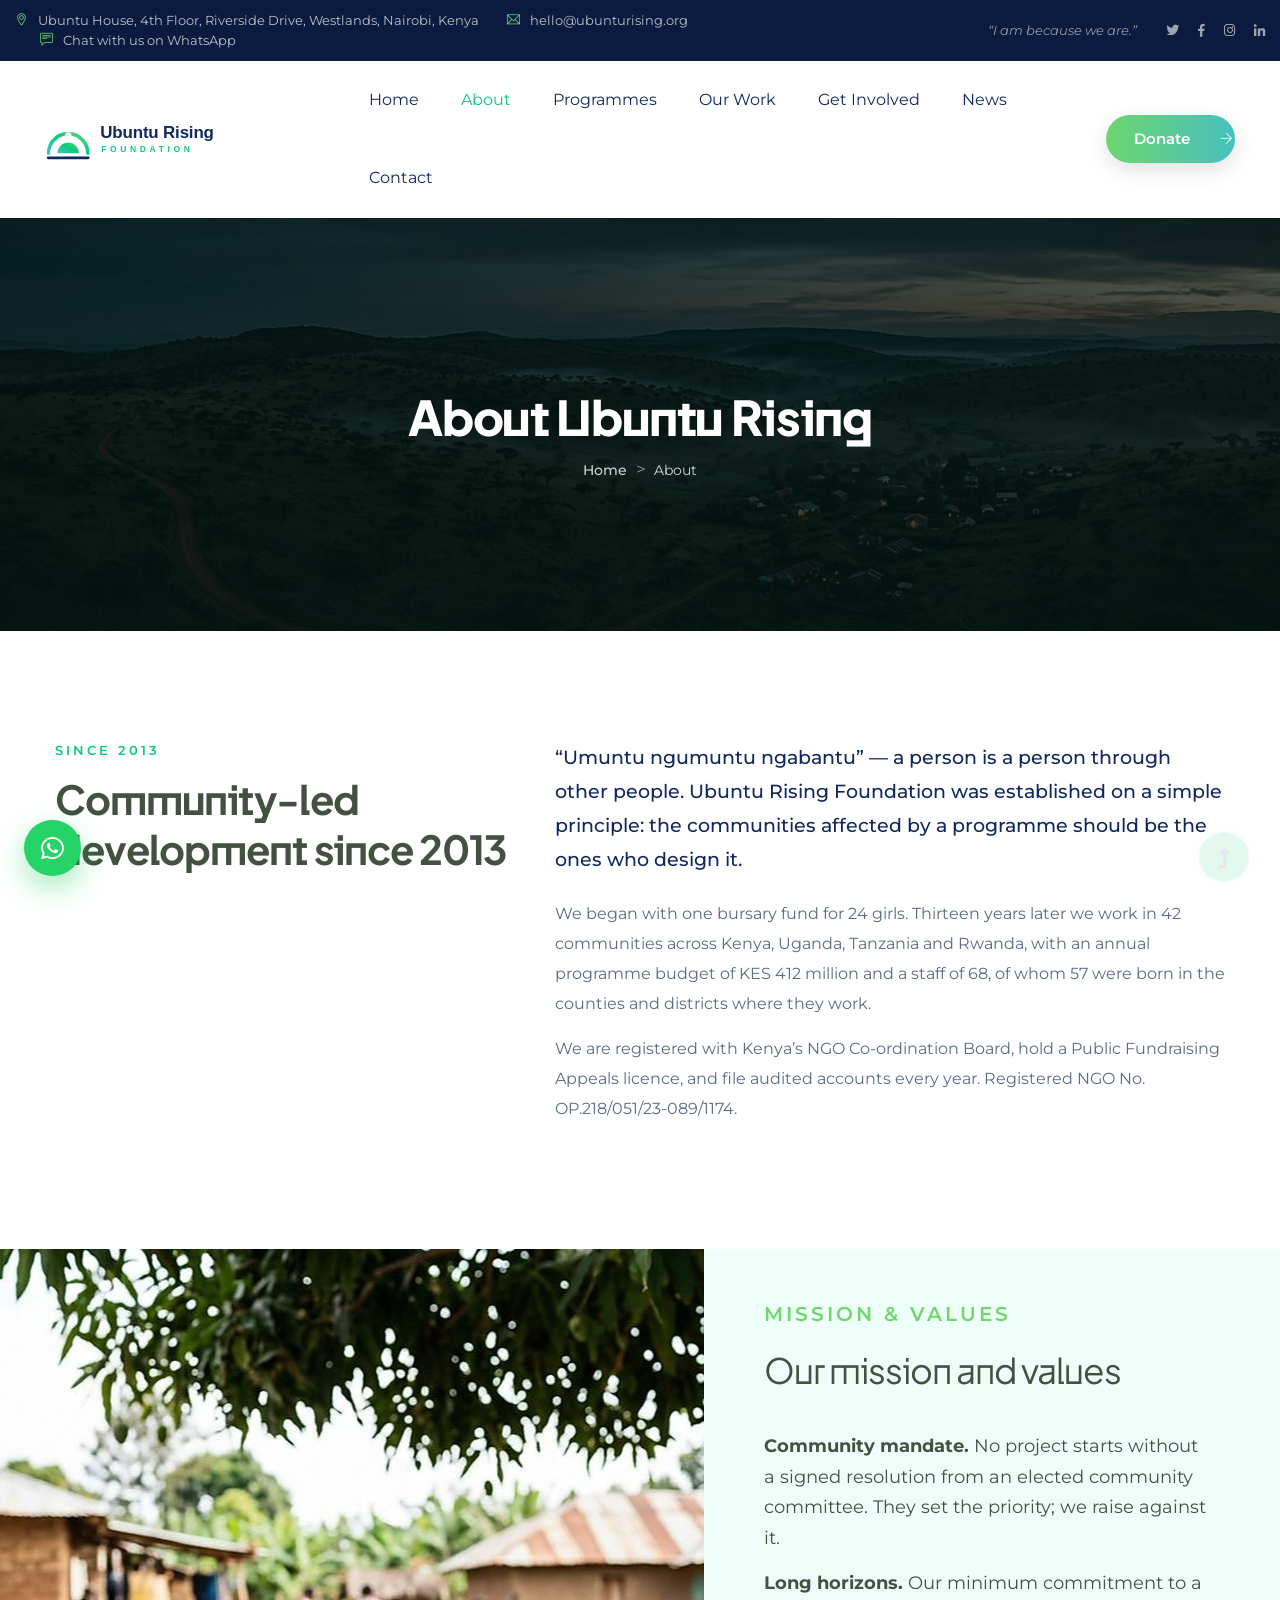
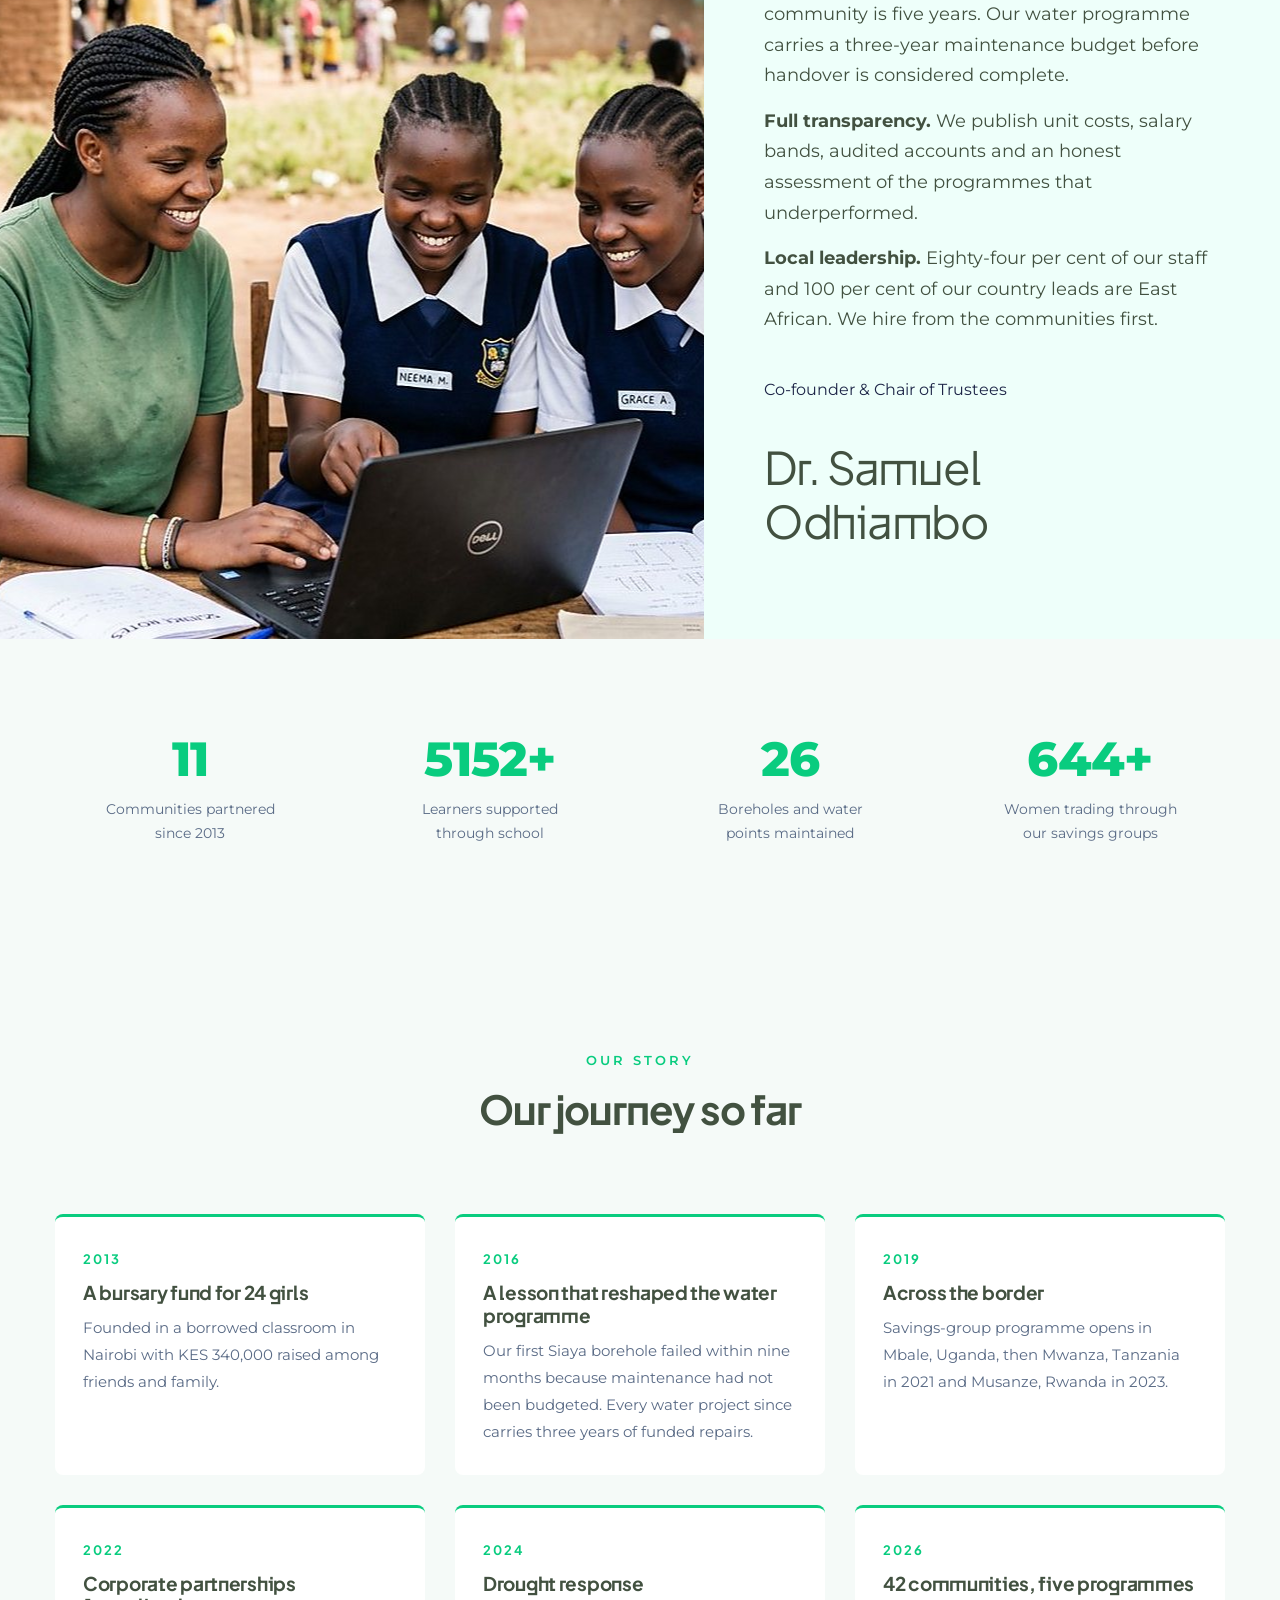
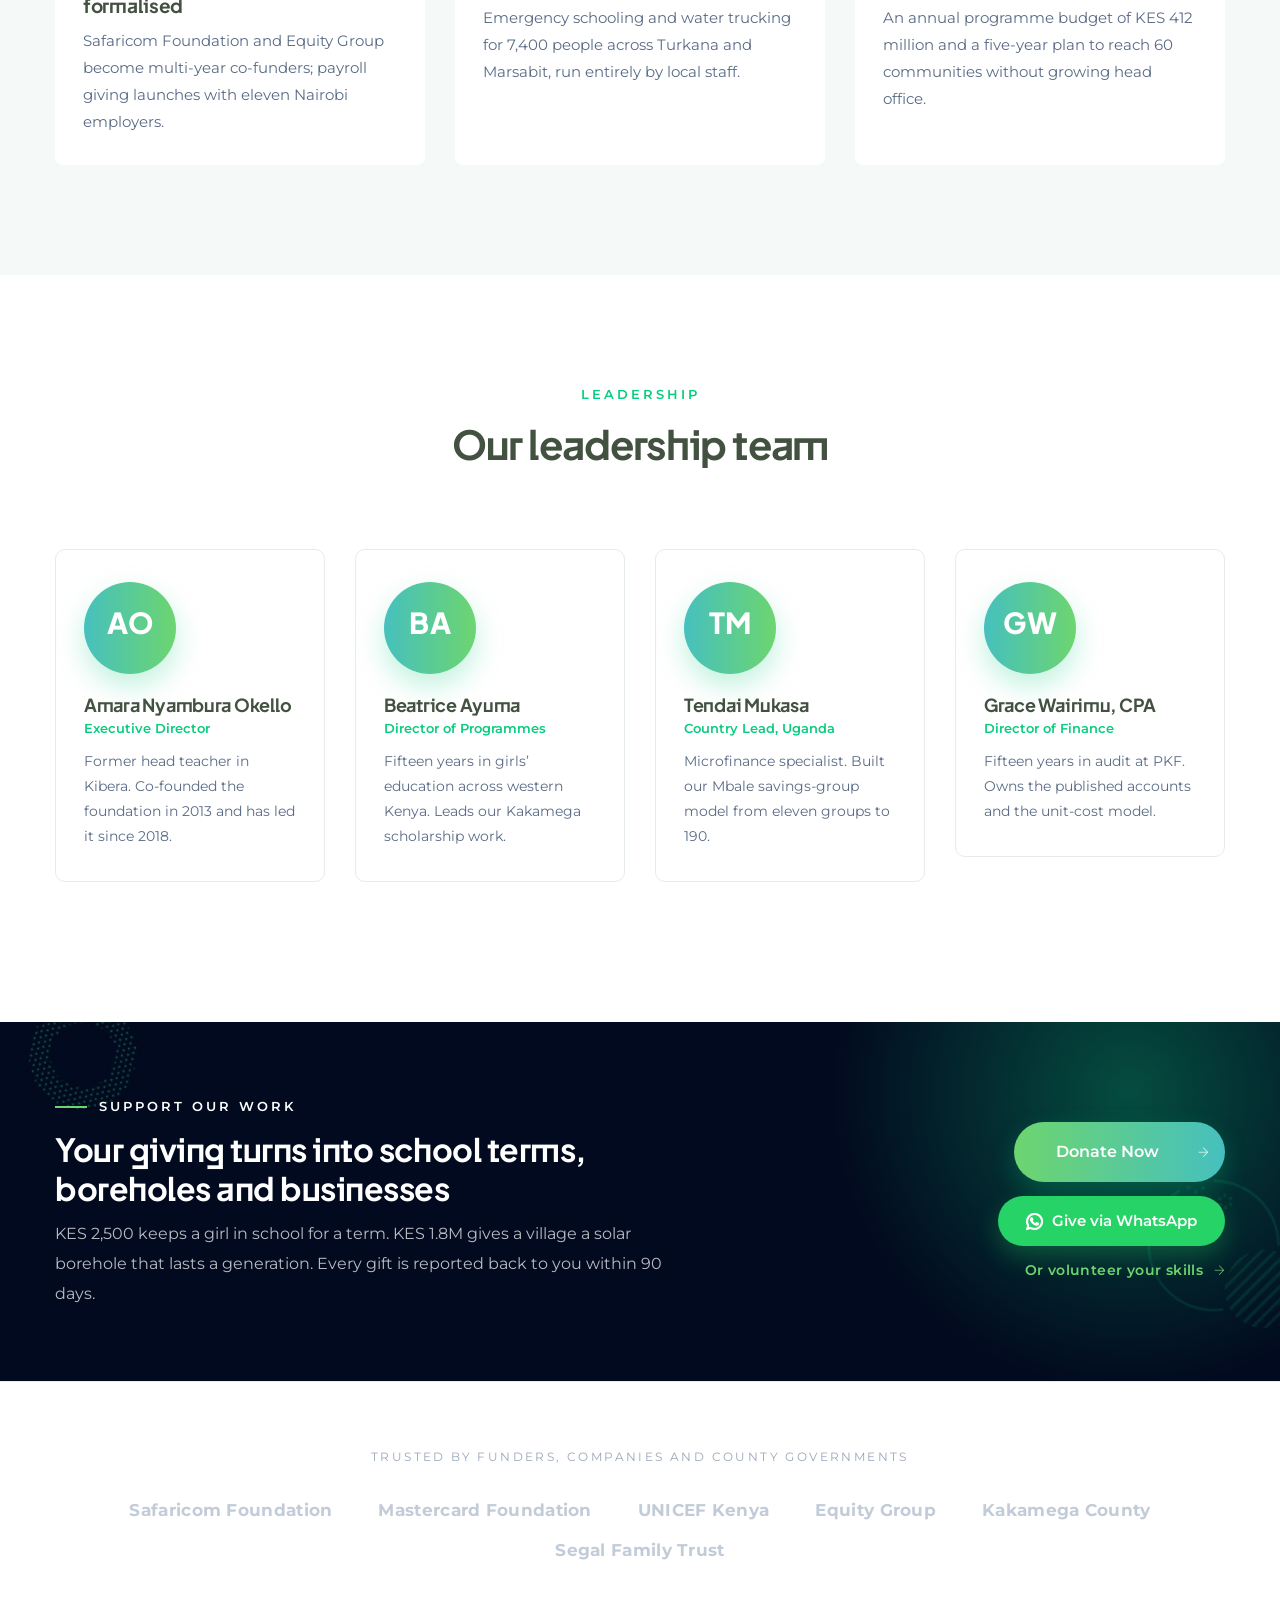
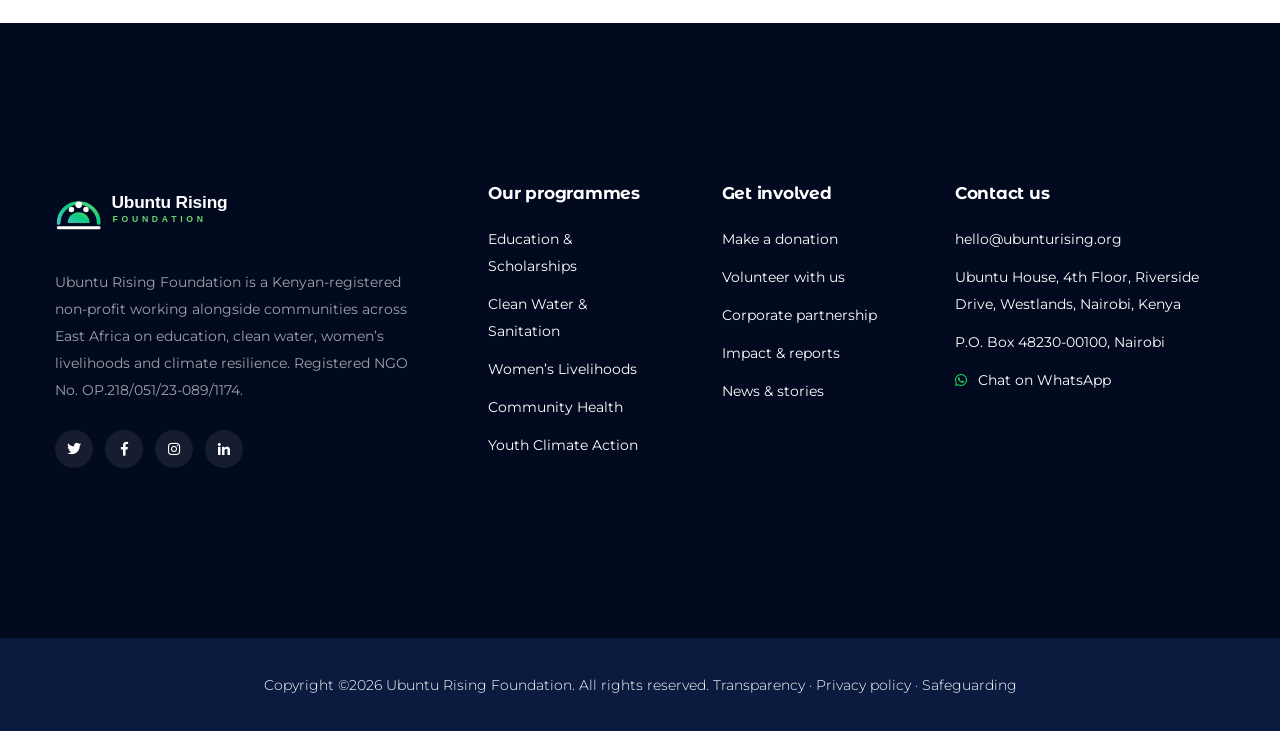
==== commit 097af8eb: "Sharpen imagery, rework headings, add WhatsApp and motion - Regenerate all photography from new high" ====
--- a/about.html
+++ b/about.html
@@ -12,6 +12,9 @@
     <meta property="og:type" content="website">
     <meta property="og:image" content="assets/img/hero/h1_hero1.jpg">
     <link rel="shortcut icon" type="image/svg+xml" href="assets/img/logo/mark.svg">
+    <link rel="preconnect" href="https://fonts.googleapis.com">
+    <link rel="preconnect" href="https://fonts.gstatic.com" crossorigin>
+    <link rel="stylesheet" href="https://fonts.googleapis.com/css2?family=Plus+Jakarta+Sans:wght@500;600;700;800&display=swap">
 
     <!-- CSS here -->
     <link rel="stylesheet" href="assets/css/bootstrap.min.css">
@@ -55,6 +58,7 @@
                                 <div class="header-info-left">
                                     <span><i class="ti-location-pin"></i> Ubuntu House, 4th Floor, Riverside Drive, Westlands, Nairobi, Kenya</span>
                                     <span class="ml-25"><i class="ti-email"></i> <a href="mailto:hello@ubunturising.org">hello@ubunturising.org</a></span>
+                                    <span class="ml-25"><i class="ti-comment-alt"></i> <a href="https://wa.me/254112272061" target="_blank" rel="noopener">Chat with us on WhatsApp</a></span>
                                 </div>
                             </div>
                             <div class="col-lg-5">
@@ -93,7 +97,7 @@
                                         </nav>
                                     </div>
                                     <div class="header-right-btn d-none d-lg-block ml-20">
-                                        <a href="donate.html" class="btn header-btn">Donate Now</a>
+                                        <a href="donate.html" class="btn header-btn urf-btn-pulse">Donate <i class="ti-arrow-right"></i></a>
                                     </div>
                                 </div>
                             </div>
@@ -134,14 +138,13 @@
                     <div class="col-lg-5">
                         <div class="section-tittle">
                             <span class="urf-eyebrow-dark">Since 2013</span>
-                            <h2>Ubuntu is not a slogan here. It is the operating model.</h2>
+                            <h2>Community-led development since 2013</h2>
                         </div>
                     </div>
                     <div class="col-lg-7">
                         <p class="urf-lead">&ldquo;Umuntu ngumuntu ngabantu&rdquo; &mdash; a person is a person through
-                            other people. Ubuntu Rising Foundation exists because six teachers in Kibera and a retired
-                            hydrologist from Kisumu decided that the communities they came from should hold the pen on
-                            their own development.</p>
+                            other people. Ubuntu Rising Foundation was established on a simple principle: the
+                            communities affected by a programme should be the ones who design it.</p>
                         <p>We began with one bursary fund for 24 girls. Thirteen years later we work in 42 communities
                             across Kenya, Uganda, Tanzania and Rwanda, with an annual programme budget of KES 412 million
                             and a staff of 68, of whom 57 were born in the counties and districts where they work.</p>
@@ -158,13 +161,13 @@
             <div class="tailor-offers"></div>
             <div class="tailor-details">
                 <span>Mission &amp; values</span>
-                <h2>Fund what the community asks for. Stay long enough for it to work.</h2>
+                <h2>Our mission and values</h2>
                 <p><strong>Community mandate.</strong> No project starts without a signed resolution from an elected
                     community committee. They set the priority; we raise against it.</p>
                 <p><strong>Long horizons.</strong> Our minimum commitment to a community is five years. Our water
                     programme carries a three-year maintenance budget before handover is considered complete.</p>
-                <p><strong>Radical plainness.</strong> We publish unit costs, salary bands, audited accounts and the
-                    projects that underperformed. Donors deserve the full picture, not the brochure.</p>
+                <p><strong>Full transparency.</strong> We publish unit costs, salary bands, audited accounts and an
+                    honest assessment of the programmes that underperformed.</p>
                 <p class="pera-bottom"><strong>Local leadership.</strong> Eighty-four per cent of our staff and 100 per
                     cent of our country leads are East African. We hire from the communities first.</p>
                 <div class="footer-tittles">
@@ -215,7 +218,7 @@
                     <div class="col-xl-8 col-lg-9">
                         <div class="section-tittle text-center mb-80">
                             <span class="urf-eyebrow-dark">Our story</span>
-                            <h2>Thirteen years, honestly told</h2>
+                            <h2>Our journey so far</h2>
                         </div>
                     </div>
                 </div>
@@ -227,9 +230,9 @@
                     </div>
                     <div class="urf-tl-item">
                         <span class="urf-tl-year">2016</span>
-                        <h4>First borehole &mdash; and first failure</h4>
-                        <p>Our Siaya borehole broke within nine months. We had not budgeted for maintenance. Every water
-                            project since carries three years of funded repairs.</p>
+                        <h4>A lesson that reshaped the water programme</h4>
+                        <p>Our first Siaya borehole failed within nine months because maintenance had not been budgeted.
+                            Every water project since carries three years of funded repairs.</p>
                     </div>
                     <div class="urf-tl-item">
                         <span class="urf-tl-year">2019</span>
@@ -267,14 +270,14 @@
                     <div class="col-xl-8 col-lg-9">
                         <div class="section-tittle text-center mb-80">
                             <span class="urf-eyebrow-dark">Leadership</span>
-                            <h2>The people accountable for your money</h2>
+                            <h2>Our leadership team</h2>
                         </div>
                     </div>
                 </div>
                 <div class="row">
                     <div class="col-lg-3 col-md-6">
                         <div class="urf-person">
-                            <div class="urf-person-photo" style="background-image:url('assets/img/gallery/services3.jpg')"></div>
+                            <div class="urf-person-avatar" aria-hidden="true"><span>AO</span></div>
                             <h4>Amara Nyambura Okello</h4>
                             <span>Executive Director</span>
                             <p>Former head teacher in Kibera. Co-founded the foundation in 2013 and has led it since 2018.</p>
@@ -282,7 +285,7 @@
                     </div>
                     <div class="col-lg-3 col-md-6">
                         <div class="urf-person">
-                            <div class="urf-person-photo" style="background-image:url('assets/img/gallery/case3.jpg')"></div>
+                            <div class="urf-person-avatar" aria-hidden="true"><span>BA</span></div>
                             <h4>Beatrice Ayuma</h4>
                             <span>Director of Programmes</span>
                             <p>Fifteen years in girls&rsquo; education across western Kenya. Leads our Kakamega scholarship work.</p>
@@ -290,7 +293,7 @@
                     </div>
                     <div class="col-lg-3 col-md-6">
                         <div class="urf-person">
-                            <div class="urf-person-photo" style="background-image:url('assets/img/gallery/services1.jpg')"></div>
+                            <div class="urf-person-avatar" aria-hidden="true"><span>TM</span></div>
                             <h4>Tendai Mukasa</h4>
                             <span>Country Lead, Uganda</span>
                             <p>Microfinance specialist. Built our Mbale savings-group model from eleven groups to 190.</p>
@@ -298,7 +301,7 @@
                     </div>
                     <div class="col-lg-3 col-md-6">
                         <div class="urf-person">
-                            <div class="urf-person-photo" style="background-image:url('assets/img/gallery/case2.jpg')"></div>
+                            <div class="urf-person-avatar" aria-hidden="true"><span>GW</span></div>
                             <h4>Grace Wairimu, CPA</h4>
                             <span>Director of Finance</span>
                             <p>Fifteen years in audit at PKF. Owns the published accounts and the unit-cost model.</p>
@@ -311,18 +314,25 @@
 
         <!-- CTA band -->
         <section class="urf-cta-band">
+            <div class="urf-cta-glow" aria-hidden="true"></div>
             <div class="container">
                 <div class="row align-items-center">
-                    <div class="col-xl-8 col-lg-8">
+                    <div class="col-xl-7 col-lg-7">
                         <div class="urf-cta-text">
-                            <h3>Ubuntu means none of us rises alone.</h3>
-                            <p>KES 2,500 keeps a girl in school for a term. KES 180,000 gives a village a borehole that
-                                lasts a generation. Whatever you give, you will see exactly where it lands.</p>
-                        </div>
-                    </div>
-                    <div class="col-xl-4 col-lg-4 text-lg-right">
-                        <a href="donate.html" class="btn urf-btn-solid">Donate now</a>
-                        <a href="volunteer.html" class="urf-link-arrow">Or volunteer <i class="ti-arrow-right"></i></a>
+                            <span class="urf-eyebrow">Support our work</span>
+                            <h3>Your giving turns into school terms, boreholes and businesses</h3>
+                            <p>KES 2,500 keeps a girl in school for a term. KES 1.8M gives a village a solar borehole
+                                that lasts a generation. Every gift is reported back to you within 90 days.</p>
+                        </div>
+                    </div>
+                    <div class="col-xl-5 col-lg-5">
+                        <div class="urf-cta-actions">
+                            <a href="donate.html" class="btn urf-btn-solid urf-btn-lg">Donate now <i class="ti-arrow-right"></i></a>
+                            <a href="https://wa.me/254112272061?text=Hello%20Ubuntu%20Rising%2C%20I%27d%20like%20to%20make%20a%20donation." target="_blank" rel="noopener" class="urf-btn-wa">
+                                <i class="fab fa-whatsapp"></i> Give via WhatsApp
+                            </a>
+                            <a href="volunteer.html" class="urf-link-arrow">Or volunteer your skills <i class="ti-arrow-right"></i></a>
+                        </div>
                     </div>
                 </div>
             </div>
@@ -408,7 +418,7 @@
                                         <li><a href="mailto:hello@ubunturising.org">hello@ubunturising.org</a></li>
                                         <li><a href="#">Ubuntu House, 4th Floor, Riverside Drive, Westlands, Nairobi, Kenya</a></li>
                                         <li><a href="#">P.O. Box 48230-00100, Nairobi</a></li>
-                                        <li class="number"><a href="tel:+254207904120">+254 20 790 4120</a></li>
+                                        <li><a href="https://wa.me/254112272061" target="_blank" rel="noopener"><i class="fab fa-whatsapp"></i> Chat on WhatsApp</a></li>
                                     </ul>
                                 </div>
                             </div>
@@ -422,9 +432,8 @@
                         <div class="row d-flex align-items-center">
                             <div class="col-xl-12">
                                 <div class="footer-copy-right text-center">
-                                    <p><!-- Link back to Colorlib can't be removed. Template is licensed under CC BY 3.0. -->
-                                        Copyright &copy;<script>document.write(new Date().getFullYear());</script> Ubuntu Rising Foundation. All rights reserved | Template by <a href="https://colorlib.com" target="_blank" rel="noopener">Colorlib</a>
-                                        <!-- Link back to Colorlib can't be removed. Template is licensed under CC BY 3.0. --></p>
+                                    <p>Copyright &copy;<script>document.write(new Date().getFullYear());</script> Ubuntu Rising Foundation. All rights reserved.
+                                        <a href="impact.html">Transparency</a> &middot; <a href="#">Privacy policy</a> &middot; <a href="#">Safeguarding</a></p>
                                 </div>
                             </div>
                         </div>
@@ -433,6 +442,12 @@
             </div>
         </div>
     </footer>
+
+    <!-- Floating WhatsApp -->
+    <a class="urf-wa-float" href="https://wa.me/254112272061" target="_blank" rel="noopener" aria-label="Chat with Ubuntu Rising on WhatsApp">
+        <i class="fab fa-whatsapp"></i>
+        <span>Chat with us</span>
+    </a>
 
     <div id="back-top">
         <a title="Go to Top" href="#"> <i class="fas fa-level-up-alt"></i></a>
--- a/assets/css/urf.css
+++ b/assets/css/urf.css
@@ -18,7 +18,24 @@
     --urf-soft: #f5faf8;
     --urf-line: #e6ece9;
     --urf-grad: linear-gradient(to left, #46C0BE, #6DD56F, #46C0BE);
-}
+    --urf-display: 'Plus Jakarta Sans', 'Montserrat', sans-serif;
+    --urf-body-font: 'Montserrat', sans-serif;
+}
+
+/* Display typeface for every heading — tighter, heavier and more legible at
+   large sizes than Montserrat, which stays as the body face. */
+h1, h2, h3, h4, h5, h6,
+.hero__caption h1, .section-tittle h2, .bradcam_text h3,
+.blog-head, .blog-cap h3 a, .urf-cta-text h3, .contact-title,
+.urf-donate-card h2, .urf-form-card h2, .widget_title, .footer-tittle h4,
+.urf-stat .counter, .urf-stat-plus, .urf-tier-price, .urf-tl-year {
+    font-family: var(--urf-display);
+    letter-spacing: -0.015em;
+    font-feature-settings: "ss01";
+}
+h1, h2, .hero__caption h1, .section-tittle h2, .bradcam_text h3 { letter-spacing: -0.028em; }
+.urf-eyebrow, .urf-eyebrow-dark, .urf-pill { font-family: var(--urf-body-font); letter-spacing: 3px; }
+.urf-pill { letter-spacing: .6px; }
 
 /* ---------- Base tidy-ups ------------------------------------------------ */
 
@@ -333,11 +350,13 @@
     line-height: 26px; color: var(--urf-body); list-style: none;
 }
 .urf-ticks li::before {
-    content: "\\e64c"; font-family: 'themify'; position: absolute; left: 0; top: 2px;
-    color: var(--urf-green); font-size: 12px; font-weight: 700;
+    content: ""; position: absolute; left: 0; top: 5px; width: 17px; height: 17px;
+    background: url("data:image/svg+xml;charset=UTF-8,%3csvg xmlns='http://www.w3.org/2000/svg' viewBox='0 0 20 20'%3e%3ccircle cx='10' cy='10' r='10' fill='%2309cc7f'/%3e%3cpath d='M5.6 10.3l2.9 2.9 5.9-6' fill='none' stroke='%23fff' stroke-width='2.1' stroke-linecap='round' stroke-linejoin='round'/%3e%3c/svg%3e") center/contain no-repeat;
 }
 .urf-ticks-light li { color: rgba(255, 255, 255, .82); }
-.urf-ticks-light li::before { color: var(--urf-leaf); }
+.urf-ticks-light li::before {
+    background-image: url("data:image/svg+xml;charset=UTF-8,%3csvg xmlns='http://www.w3.org/2000/svg' viewBox='0 0 20 20'%3e%3ccircle cx='10' cy='10' r='10' fill='%236DD56F'/%3e%3cpath d='M5.6 10.3l2.9 2.9 5.9-6' fill='none' stroke='%230a1b3f' stroke-width='2.1' stroke-linecap='round' stroke-linejoin='round'/%3e%3c/svg%3e");
+}
 
 /* ---------- Regions ------------------------------------------------------ */
 
@@ -617,3 +636,184 @@
 .footer-area .footer-pera p { font-size: 14px; line-height: 27px; margin-bottom: 26px; color: rgba(255, 255, 255, .62); }
 .footer-area .footer-tittle ul li { margin-bottom: 11px; }
 .footer-area .footer-tittle ul li a { font-size: 14px; }
+
+/* =========================================================================
+   Motion, WhatsApp and call-to-action layer
+   ========================================================================= */
+
+/* ---------- Hero: Ken Burns drift behind the slick crossfade ------------- */
+
+.single-slider { position: relative; overflow: hidden; }
+.urf-kb {
+    position: absolute; left: 0; top: 0; right: 0; bottom: 0; z-index: -2;
+    background-size: cover; background-position: center center; background-repeat: no-repeat;
+    transform: scale(1.06);
+}
+.slick-current .urf-kb { animation: urfKenBurns 11s ease-out forwards; }
+@keyframes urfKenBurns {
+    from { transform: scale(1.03) translate3d(0, 0, 0); }
+    to   { transform: scale(1.14) translate3d(-1.2%, -1%, 0); }
+}
+
+/* richer gradient so headlines stay legible over moving photography */
+.hero-overly::before {
+    background: linear-gradient(100deg, rgba(4, 20, 17, .90) 0%, rgba(4, 20, 17, .62) 42%,
+                rgba(4, 20, 17, .22) 72%, rgba(4, 20, 17, .35) 100%) !important;
+}
+
+/* slick dots */
+.slider-area .slick-dots { bottom: 42px; }
+.slider-area .slick-dots li button:before { display: none; }
+.slider-area .slick-dots li {
+    width: 34px; height: 4px; margin: 0 6px; border-radius: 3px;
+    background: rgba(255, 255, 255, .35); transition: .3s;
+}
+.slider-area .slick-dots li button { width: 100%; height: 100%; padding: 0; }
+.slider-area .slick-dots li.slick-active { background: var(--urf-leaf); width: 54px; }
+
+/* scroll cue */
+.urf-scroll-cue {
+    position: absolute; left: 50%; bottom: 86px; transform: translateX(-50%);
+    text-align: center; z-index: 3; pointer-events: none;
+}
+.urf-scroll-track {
+    display: block; width: 22px; height: 36px; margin: 0 auto 8px;
+    border: 2px solid rgba(255, 255, 255, .55); border-radius: 12px; position: relative;
+}
+.urf-scroll-dot {
+    position: absolute; left: 50%; top: 7px; width: 3px; height: 7px; border-radius: 2px;
+    background: #fff; margin-left: -1.5px; animation: urfScroll 1.8s ease-in-out infinite;
+}
+.urf-scroll-cue em {
+    font-style: normal; font-size: 10px; letter-spacing: 3px; text-transform: uppercase;
+    color: rgba(255, 255, 255, .6);
+}
+@keyframes urfScroll {
+    0%   { transform: translateY(0);    opacity: 1; }
+    70%  { transform: translateY(13px); opacity: 0; }
+    100% { transform: translateY(0);    opacity: 0; }
+}
+@media (max-width: 991px) { .urf-scroll-cue { display: none; } }
+
+/* ---------- Scroll reveal ------------------------------------------------ */
+
+.urf-animate { opacity: 0; transform: translateY(26px); }
+.urf-animate.is-visible {
+    opacity: 1; transform: none;
+    transition: opacity .7s cubic-bezier(.22, .68, .36, 1), transform .7s cubic-bezier(.22, .68, .36, 1);
+}
+
+/* ---------- Animated accents --------------------------------------------- */
+
+.urf-cta-band { overflow: hidden; }
+.urf-cta-glow {
+    position: absolute; width: 620px; height: 620px; right: -160px; top: -240px; border-radius: 50%;
+    background: radial-gradient(circle, rgba(9, 204, 127, .34) 0%, rgba(9, 204, 127, 0) 68%);
+    animation: urfDrift 16s ease-in-out infinite alternate;
+}
+@keyframes urfDrift {
+    from { transform: translate3d(0, 0, 0) scale(1); }
+    to   { transform: translate3d(-70px, 50px, 0) scale(1.16); }
+}
+.urf-cta-band .container { position: relative; z-index: 2; }
+
+.urf-meter i { animation: urfShimmer 4.5s linear infinite; }
+@keyframes urfShimmer { from { background-position: 0% 50%; } to { background-position: 200% 50%; } }
+
+.urf-btn-pulse { position: relative; }
+.urf-btn-pulse::after {
+    content: ""; position: absolute; inset: 0; border-radius: 30px;
+    box-shadow: 0 0 0 0 rgba(9, 204, 127, .55); animation: urfPulse 2.6s ease-out infinite;
+}
+@keyframes urfPulse {
+    0%   { box-shadow: 0 0 0 0 rgba(9, 204, 127, .5); }
+    70%  { box-shadow: 0 0 0 14px rgba(9, 204, 127, 0); }
+    100% { box-shadow: 0 0 0 0 rgba(9, 204, 127, 0); }
+}
+
+.single-cat .cat-icon, .single-cases .cases-img, .urf-programme-img { overflow: hidden; }
+.urf-programme-img img { transition: transform .8s cubic-bezier(.22, .68, .36, 1); }
+.urf-programme-img:hover img { transform: scale(1.04); }
+
+/* ---------- Calls to action ---------------------------------------------- */
+
+.urf-btn-solid i { margin-left: 9px; font-size: 11px; transition: transform .3s; display: inline-block; }
+.urf-btn-solid:hover i { transform: translateX(4px); }
+.urf-btn-lg { padding: 18px 42px; font-size: 16px; }
+.urf-btn-row { display: flex; flex-wrap: wrap; align-items: center; gap: 14px; margin-top: 8px; }
+.urf-link-arrow i { transition: transform .3s; display: inline-block; }
+.urf-link-arrow:hover i { transform: translateX(4px); }
+
+.header-btn { padding: 13px 28px; font-weight: 600; }
+
+.urf-cta-actions { display: flex; flex-direction: column; align-items: flex-start; gap: 14px; }
+@media (min-width: 992px) { .urf-cta-actions { align-items: flex-end; } }
+.urf-cta-text .urf-eyebrow { margin-bottom: 14px; }
+
+/* ---------- WhatsApp ------------------------------------------------------ */
+
+.urf-btn-wa {
+    display: inline-flex; align-items: center; gap: 9px; background: #25D366; color: #fff !important;
+    border-radius: 30px; padding: 14px 28px; font-weight: 600; font-size: 15px;
+    box-shadow: 0 10px 24px rgba(37, 211, 102, .28); transition: .25s;
+}
+.urf-btn-wa:hover { background: #1da851; color: #fff !important; transform: translateY(-2px); }
+.urf-btn-wa i { font-size: 19px; }
+.urf-btn-wa.mt-10 { margin-top: 10px; }
+
+.urf-wa-float {
+    position: fixed; left: 24px; bottom: 24px; z-index: 9998;
+    display: inline-flex; align-items: center; gap: 0; background: #25D366; color: #fff !important;
+    height: 56px; border-radius: 28px; padding: 0 17px; overflow: hidden;
+    box-shadow: 0 12px 30px rgba(37, 211, 102, .42); transition: .35s cubic-bezier(.22, .68, .36, 1);
+}
+.urf-wa-float i { font-size: 26px; line-height: 56px; }
+.urf-wa-float span {
+    max-width: 0; opacity: 0; white-space: nowrap; font-weight: 600; font-size: 15px;
+    transition: .35s cubic-bezier(.22, .68, .36, 1);
+}
+.urf-wa-float:hover span, .urf-wa-float:focus span { max-width: 160px; opacity: 1; margin-left: 11px; }
+.urf-wa-float::before {
+    content: ""; position: absolute; inset: 0; border-radius: 28px;
+    box-shadow: 0 0 0 0 rgba(37, 211, 102, .6); animation: urfPulseWa 2.8s ease-out infinite;
+}
+@keyframes urfPulseWa {
+    0%   { box-shadow: 0 0 0 0 rgba(37, 211, 102, .55); }
+    70%  { box-shadow: 0 0 0 18px rgba(37, 211, 102, 0); }
+    100% { box-shadow: 0 0 0 0 rgba(37, 211, 102, 0); }
+}
+@media (max-width: 575px) { .urf-wa-float { left: 16px; bottom: 16px; } }
+
+.footer-tittle ul li a .fa-whatsapp { color: #25D366; margin-right: 7px; }
+.header-info-left .ti-comment-alt { color: var(--urf-leaf); }
+
+/* ---------- Post CTA ------------------------------------------------------ */
+
+.urf-post-cta {
+    background: var(--urf-mint); border-radius: 12px; padding: 36px 34px; margin: 10px 0 40px;
+}
+.urf-post-cta h3 { font-size: 23px; font-weight: 700; color: var(--urf-ink); margin-bottom: 8px; }
+.urf-post-cta p { margin-bottom: 18px; }
+
+/* ---------- Respect reduced motion --------------------------------------- */
+
+@media (prefers-reduced-motion: reduce) {
+    .slick-current .urf-kb, .urf-cta-glow, .urf-meter i, .urf-scroll-dot,
+    .urf-btn-pulse::after, .urf-wa-float::before { animation: none !important; }
+    .urf-animate { opacity: 1; transform: none; }
+    .urf-kb { transform: scale(1.03); }
+}
+
+/* Leadership monograms — used instead of cropped group photography until real
+   headshots are supplied. */
+.urf-person-avatar {
+    width: 92px; height: 92px; border-radius: 50%; margin-bottom: 20px;
+    display: flex; align-items: center; justify-content: center;
+    background-image: var(--urf-grad); background-size: 200%;
+    box-shadow: 0 12px 28px rgba(9, 204, 127, .25);
+}
+.urf-person-avatar span {
+    font-family: var(--urf-display); font-size: 29px; font-weight: 800; color: #fff;
+    letter-spacing: .5px;
+}
+.urf-person { background: #fff; border: 1px solid var(--urf-line); border-radius: 10px; padding: 32px 28px; }
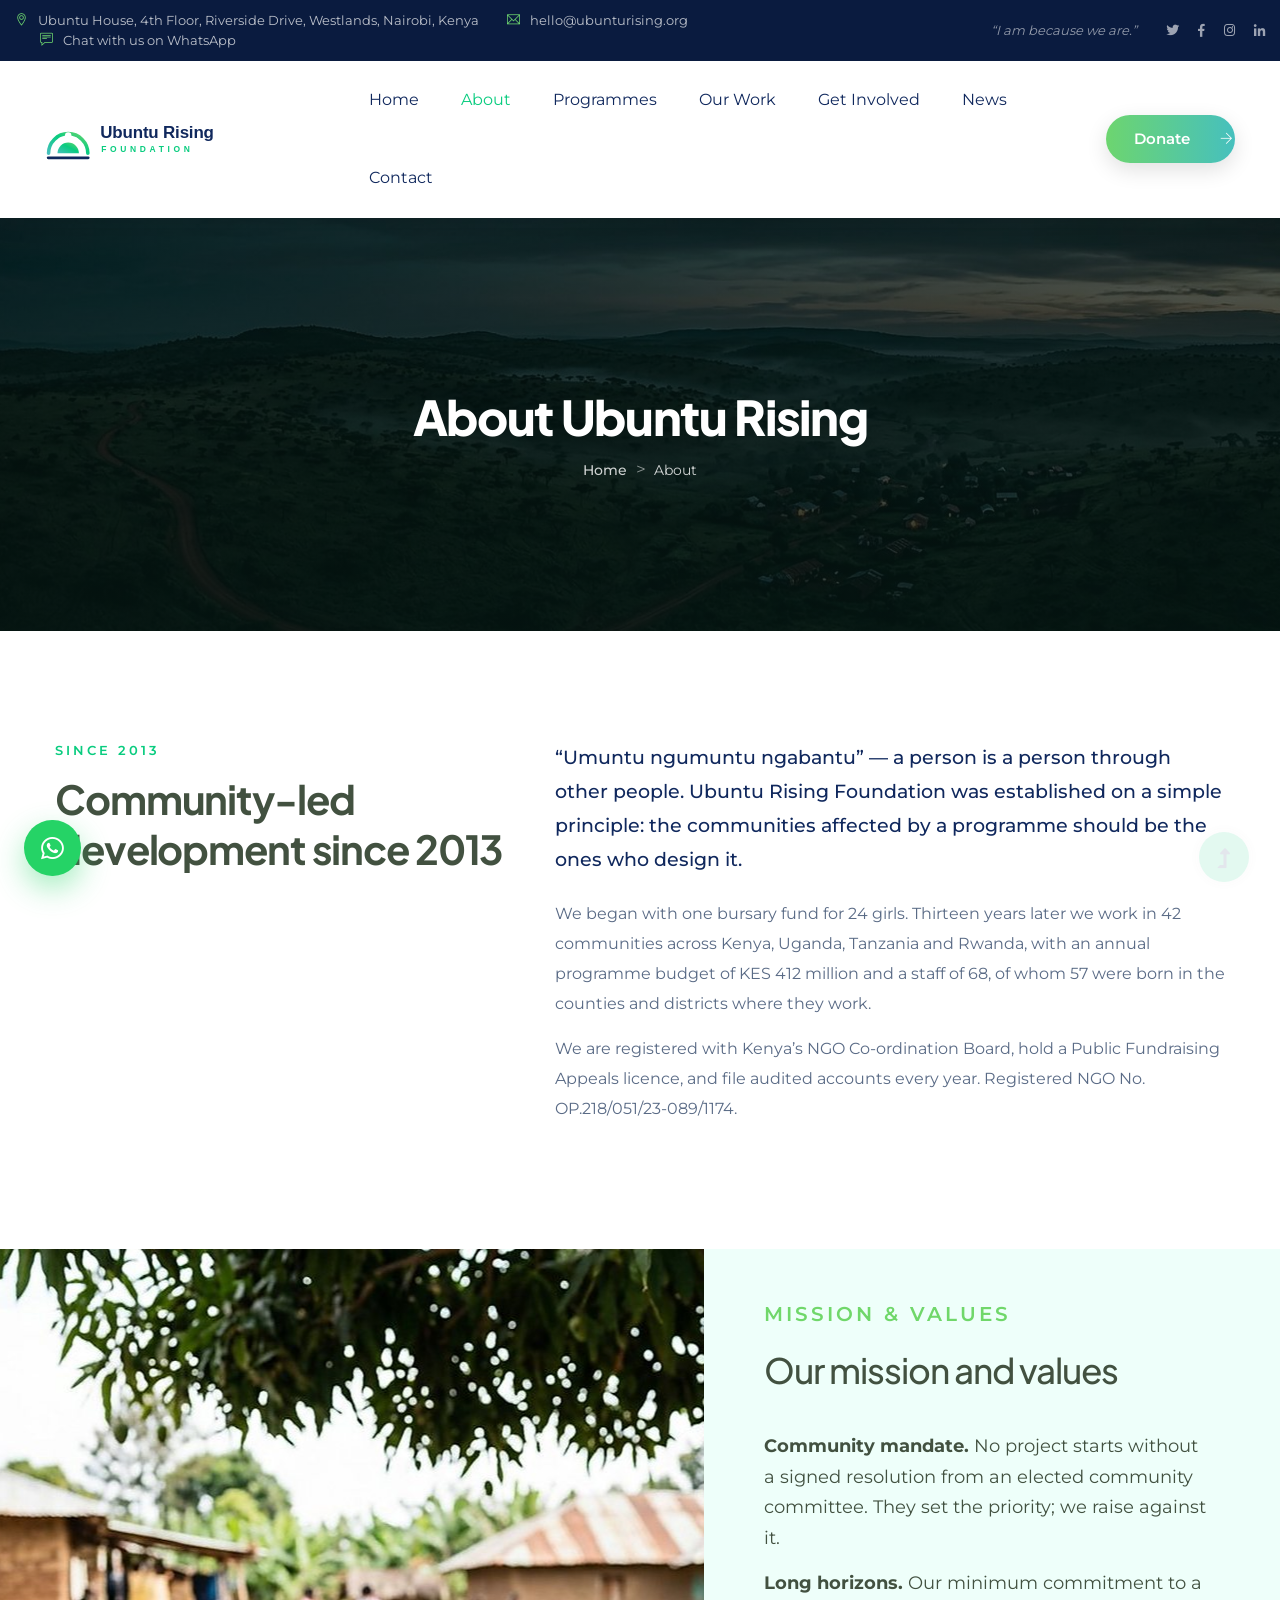
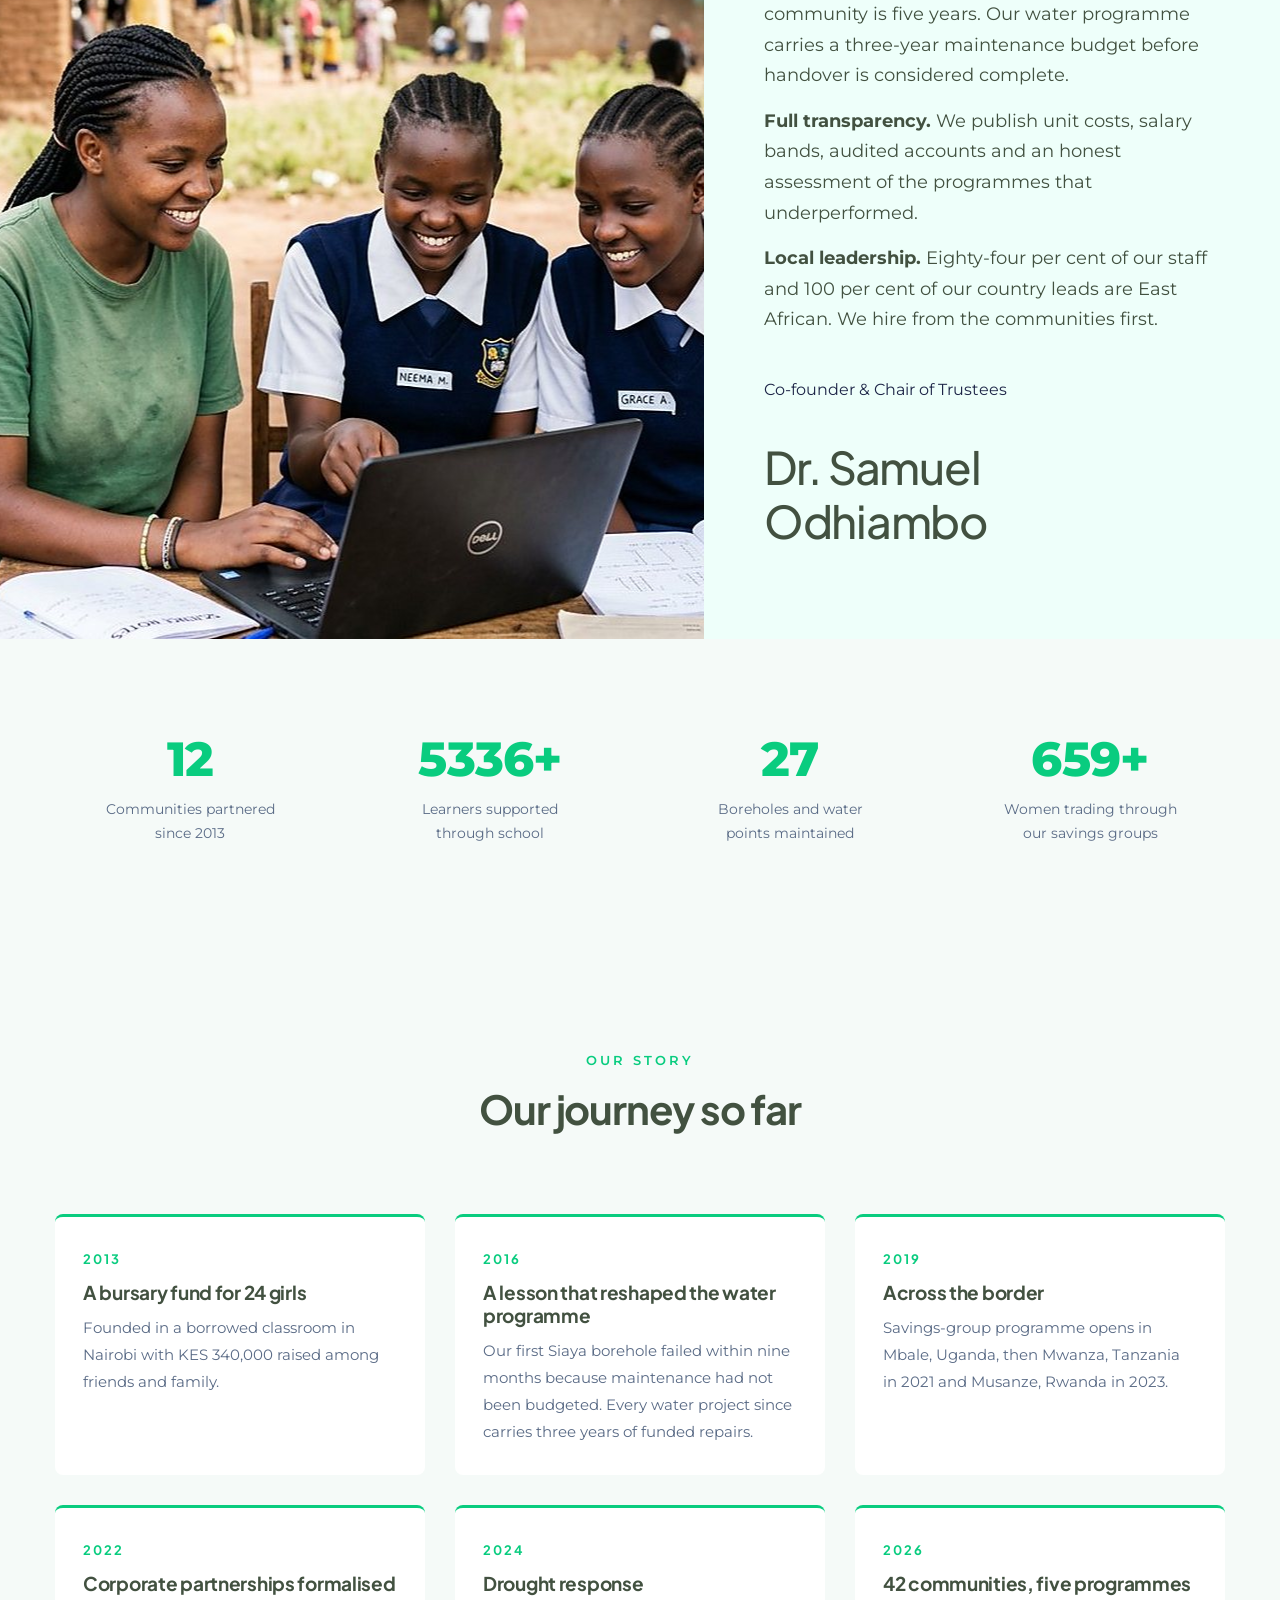
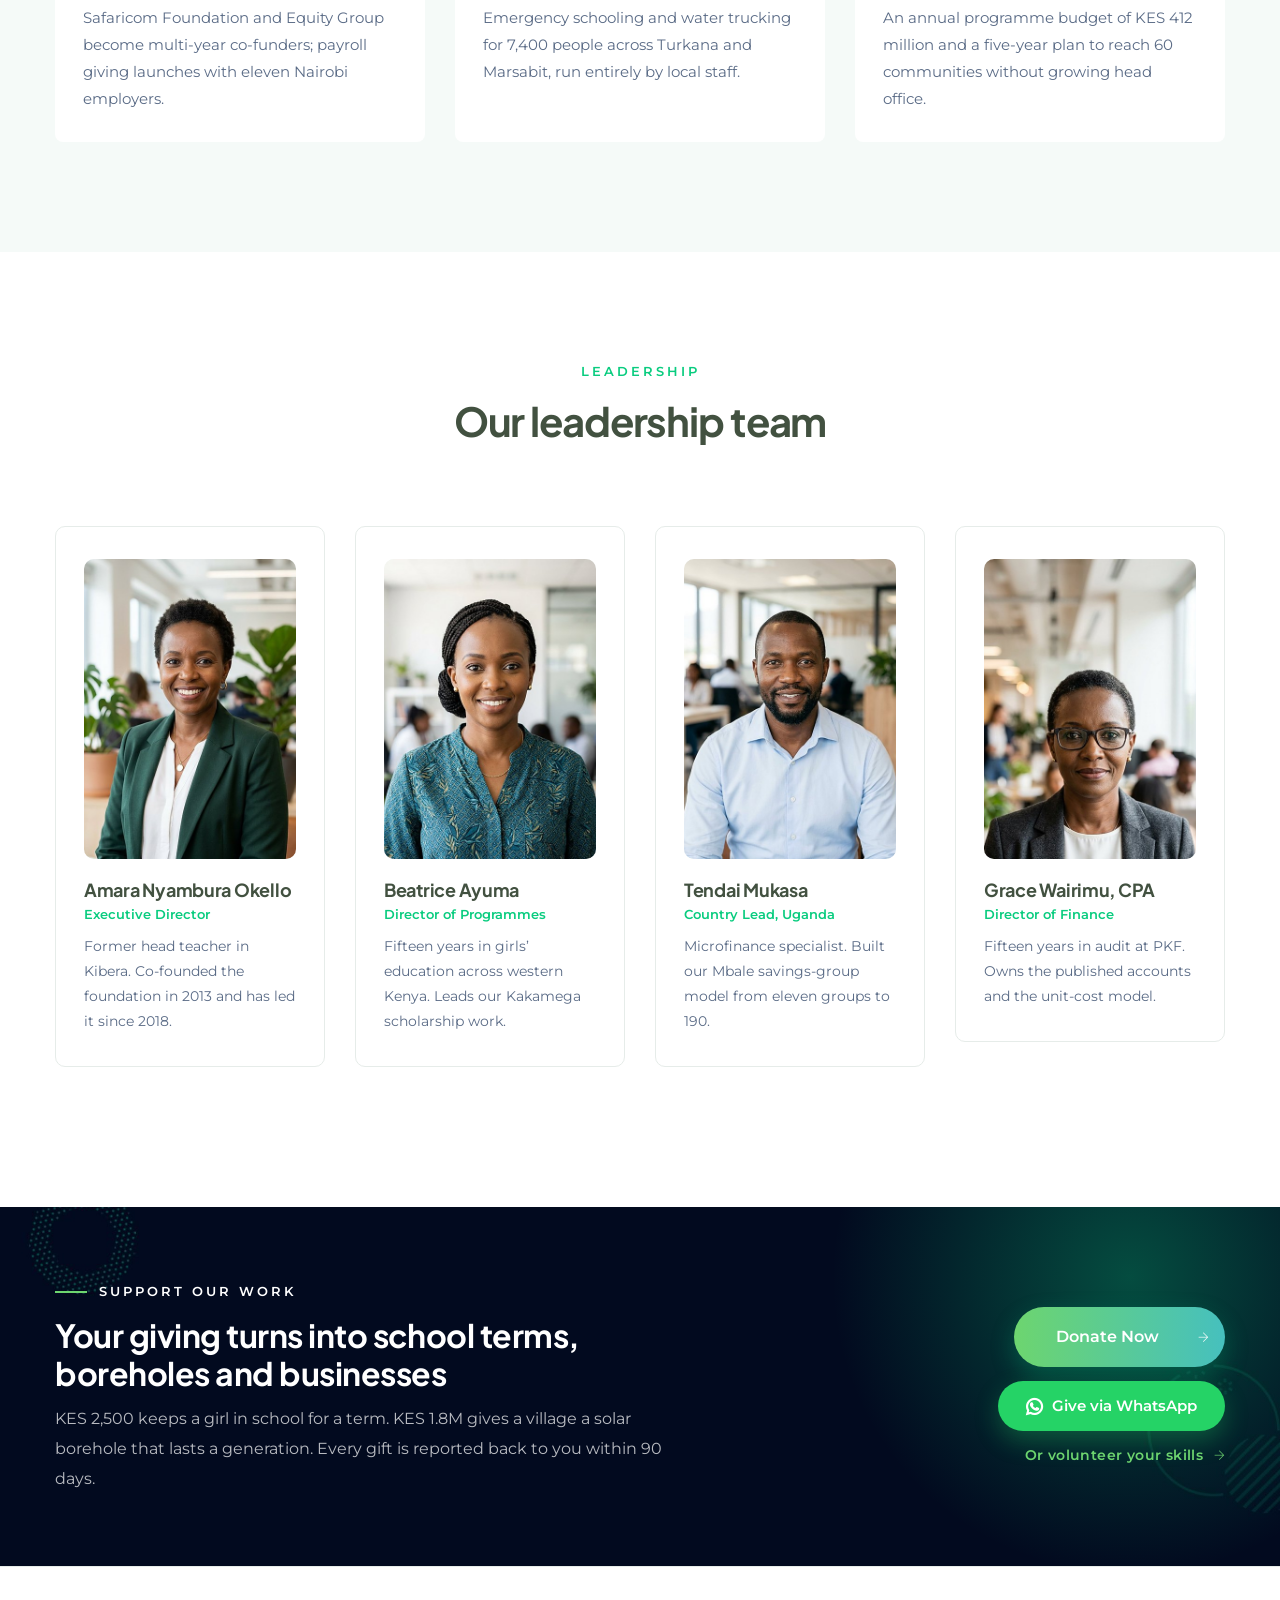
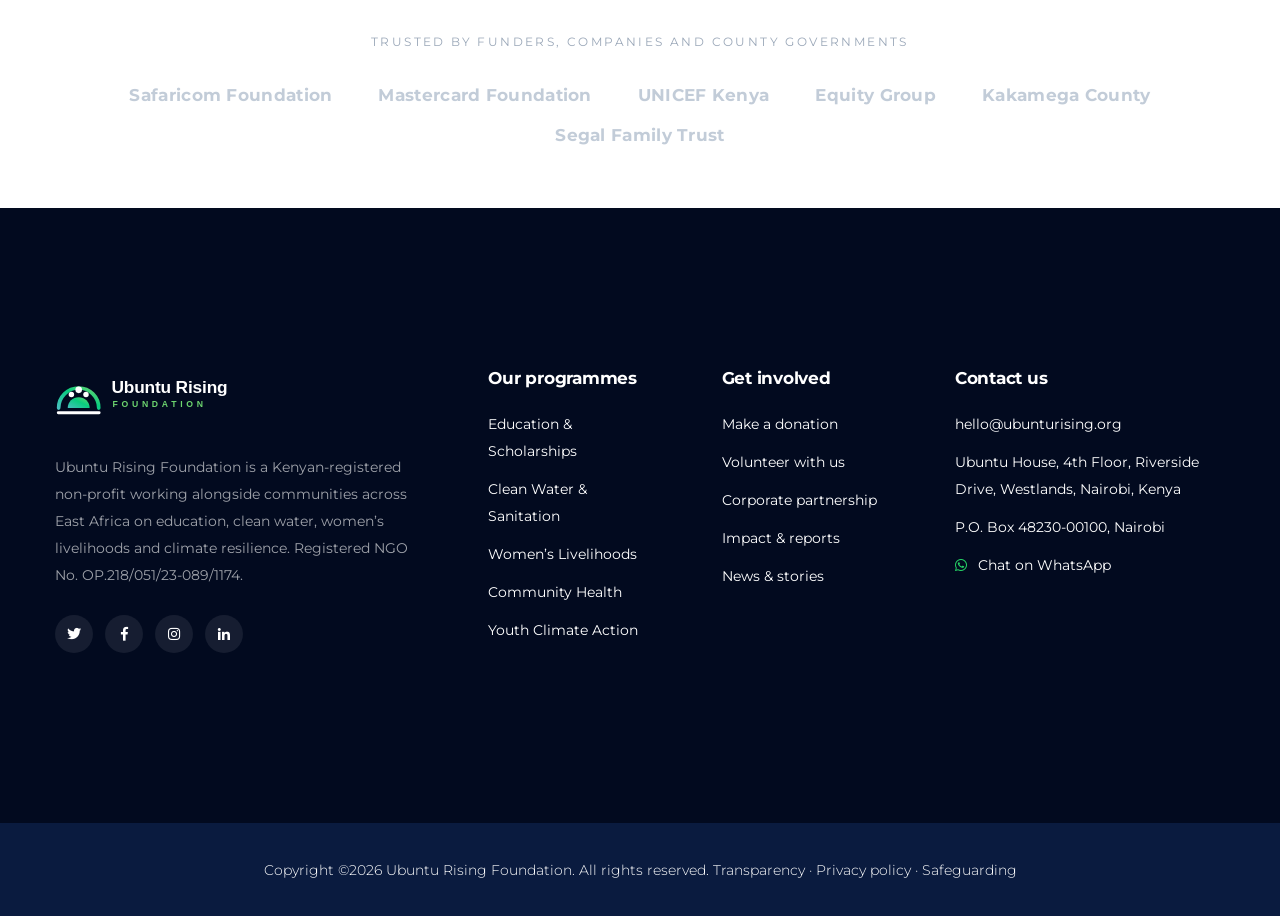
==== commit ca572303: "Self-host webfonts, add real leadership portraits, sharpen heroes - Self-host Montserrat and Plus Ja" ====
--- a/about.html
+++ b/about.html
@@ -12,11 +12,11 @@
     <meta property="og:type" content="website">
     <meta property="og:image" content="assets/img/hero/h1_hero1.jpg">
     <link rel="shortcut icon" type="image/svg+xml" href="assets/img/logo/mark.svg">
-    <link rel="preconnect" href="https://fonts.googleapis.com">
-    <link rel="preconnect" href="https://fonts.gstatic.com" crossorigin>
-    <link rel="stylesheet" href="https://fonts.googleapis.com/css2?family=Plus+Jakarta+Sans:wght@500;600;700;800&display=swap">
 
     <!-- CSS here -->
+    <link rel="preload" href="assets/fonts/webfonts/plus-jakarta-sans-latin-700-normal.woff2" as="font" type="font/woff2" crossorigin>
+    <link rel="preload" href="assets/fonts/webfonts/montserrat-latin-400-normal.woff2" as="font" type="font/woff2" crossorigin>
+    <link rel="stylesheet" href="assets/css/urf-fonts.css">
     <link rel="stylesheet" href="assets/css/bootstrap.min.css">
     <link rel="stylesheet" href="assets/css/owl.carousel.min.css">
     <link rel="stylesheet" href="assets/css/slicknav.css">
@@ -277,7 +277,7 @@
                 <div class="row">
                     <div class="col-lg-3 col-md-6">
                         <div class="urf-person">
-                            <div class="urf-person-avatar" aria-hidden="true"><span>AO</span></div>
+                            <div class="urf-person-photo"><img src="assets/img/gallery/team1.jpg" alt="Portrait of Amara Nyambura Okello" loading="lazy" width="560" height="640"></div>
                             <h4>Amara Nyambura Okello</h4>
                             <span>Executive Director</span>
                             <p>Former head teacher in Kibera. Co-founded the foundation in 2013 and has led it since 2018.</p>
@@ -285,7 +285,7 @@
                     </div>
                     <div class="col-lg-3 col-md-6">
                         <div class="urf-person">
-                            <div class="urf-person-avatar" aria-hidden="true"><span>BA</span></div>
+                            <div class="urf-person-photo"><img src="assets/img/gallery/team2.jpg" alt="Portrait of Beatrice Ayuma" loading="lazy" width="560" height="640"></div>
                             <h4>Beatrice Ayuma</h4>
                             <span>Director of Programmes</span>
                             <p>Fifteen years in girls&rsquo; education across western Kenya. Leads our Kakamega scholarship work.</p>
@@ -293,7 +293,7 @@
                     </div>
                     <div class="col-lg-3 col-md-6">
                         <div class="urf-person">
-                            <div class="urf-person-avatar" aria-hidden="true"><span>TM</span></div>
+                            <div class="urf-person-photo"><img src="assets/img/gallery/team3.jpg" alt="Portrait of Tendai Mukasa" loading="lazy" width="560" height="640"></div>
                             <h4>Tendai Mukasa</h4>
                             <span>Country Lead, Uganda</span>
                             <p>Microfinance specialist. Built our Mbale savings-group model from eleven groups to 190.</p>
@@ -301,7 +301,7 @@
                     </div>
                     <div class="col-lg-3 col-md-6">
                         <div class="urf-person">
-                            <div class="urf-person-avatar" aria-hidden="true"><span>GW</span></div>
+                            <div class="urf-person-photo"><img src="assets/img/gallery/team4.jpg" alt="Portrait of Grace Wairimu, CPA" loading="lazy" width="560" height="640"></div>
                             <h4>Grace Wairimu, CPA</h4>
                             <span>Director of Finance</span>
                             <p>Fifteen years in audit at PKF. Owns the published accounts and the unit-cost model.</p>
--- a/assets/css/urf-fonts.css
+++ b/assets/css/urf-fonts.css
@@ -0,0 +1,87 @@
+/* =========================================================================
+   Self-hosted webfonts
+   -------------------------------------------------------------------------
+   The template originally pulled Montserrat from Google Fonts with an @import
+   at the top of style.css. That is a render-blocking third-party request that
+   fails completely on networks where fonts.googleapis.com is unreachable — and
+   when it fails, every heading silently drops to the browser's default serif.
+
+   Both families are now served from assets/fonts/webfonts (latin subset,
+   woff2, ~176 KB total). No external requests, no CDN dependency.
+   ========================================================================= */
+
+/* ---------- Plus Jakarta Sans — display / headings ---------------------- */
+
+@font-face {
+    font-family: 'Plus Jakarta Sans';
+    font-style: normal;
+    font-weight: 500;
+    font-display: swap;
+    src: url('../fonts/webfonts/plus-jakarta-sans-latin-500-normal.woff2') format('woff2');
+}
+@font-face {
+    font-family: 'Plus Jakarta Sans';
+    font-style: normal;
+    font-weight: 600;
+    font-display: swap;
+    src: url('../fonts/webfonts/plus-jakarta-sans-latin-600-normal.woff2') format('woff2');
+}
+@font-face {
+    font-family: 'Plus Jakarta Sans';
+    font-style: normal;
+    font-weight: 700;
+    font-display: swap;
+    src: url('../fonts/webfonts/plus-jakarta-sans-latin-700-normal.woff2') format('woff2');
+}
+@font-face {
+    font-family: 'Plus Jakarta Sans';
+    font-style: normal;
+    font-weight: 800;
+    font-display: swap;
+    src: url('../fonts/webfonts/plus-jakarta-sans-latin-800-normal.woff2') format('woff2');
+}
+
+/* ---------- Montserrat — body ------------------------------------------- */
+
+@font-face {
+    font-family: 'Montserrat';
+    font-style: normal;
+    font-weight: 300;
+    font-display: swap;
+    src: url('../fonts/webfonts/montserrat-latin-300-normal.woff2') format('woff2');
+}
+@font-face {
+    font-family: 'Montserrat';
+    font-style: normal;
+    font-weight: 400;
+    font-display: swap;
+    src: url('../fonts/webfonts/montserrat-latin-400-normal.woff2') format('woff2');
+}
+@font-face {
+    font-family: 'Montserrat';
+    font-style: normal;
+    font-weight: 500;
+    font-display: swap;
+    src: url('../fonts/webfonts/montserrat-latin-500-normal.woff2') format('woff2');
+}
+@font-face {
+    font-family: 'Montserrat';
+    font-style: normal;
+    font-weight: 600;
+    font-display: swap;
+    src: url('../fonts/webfonts/montserrat-latin-600-normal.woff2') format('woff2');
+}
+@font-face {
+    font-family: 'Montserrat';
+    font-style: normal;
+    font-weight: 700;
+    font-display: swap;
+    src: url('../fonts/webfonts/montserrat-latin-700-normal.woff2') format('woff2');
+}
+@font-face {
+    font-family: 'Montserrat';
+    font-style: normal;
+    font-weight: 800;
+    font-display: swap;
+    src: url('../fonts/webfonts/montserrat-latin-800-normal.woff2') format('woff2');
+}
--- a/assets/css/style.css
+++ b/assets/css/style.css
@@ -1 +1 @@
-@import url("https://fonts.googleapis.com/css2?family=Montserrat:wght@200;300;400;500;600;700&display=swap");.white-bg{background:#ffffff}.gray-bg{background:#f5f5f5}.gray-bg{background:#f7f7fd}.white-bg{background:#fff}.black-bg{background:#16161a}.theme-bg{background:#09cc7f}.brand-bg{background:#f1f4fa}.testimonial-bg{background:#f9fafc}.white-color{color:#fff}.black-color{color:#16161a}.theme-color{color:#09cc7f}.boxed-btn{background:#fff;color:#09cc7f !important;display:inline-block;padding:18px 44px;font-family:"Montserrat",sans-serif;font-size:14px;font-weight:400;border:0;border:1px solid #09cc7f;letter-spacing:3px;text-align:center;color:#09cc7f;text-transform:uppercase;cursor:pointer}.boxed-btn:hover{background:#09cc7f;color:#fff !important;border:1px solid #09cc7f}.boxed-btn:focus{outline:none}.boxed-btn.large-width{width:220px}[data-overlay]{position:relative;background-size:cover;background-repeat:no-repeat;background-position:center center}[data-overlay]::before{position:absolute;left:0;top:0;right:0;bottom:0;content:""}[data-opacity="1"]::before{opacity:0.1}[data-opacity="2"]::before{opacity:0.2}[data-opacity="3"]::before{opacity:0.3}[data-opacity="4"]::before{opacity:0.4}[data-opacity="5"]::before{opacity:0.5}[data-opacity="6"]::before{opacity:0.6}[data-opacity="7"]::before{opacity:0.7}[data-opacity="8"]::before{opacity:0.8}[data-opacity="9"]::before{opacity:0.9}body{font-family:"Montserrat",sans-serif;font-weight:normal;font-style:normal;font-size:16px}h1,h2,h3,h4,h5,h6{font-family:"Montserrat",sans-serif;color:#425140;margin-top:0px;font-style:normal;font-weight:500;text-transform:normal}p{font-family:"Montserrat",sans-serif;color:#10285d;font-size:16px;line-height:30px;margin-bottom:15px;font-weight:normal}.img{max-width:100%;-webkit-transition:.3s;-moz-transition:.3s;-o-transition:.3s;transition:.3s}.f-left{float:left}.f-right{float:right}.fix{overflow:hidden}.clear{clear:both}a,.button{-webkit-transition:.3s;-moz-transition:.3s;-o-transition:.3s;transition:.3s}a:focus,.button:focus{text-decoration:none;outline:none}a{color:#635c5c}a:hover{color:#fff}a:focus,a:hover,.portfolio-cat a:hover,.footer -menu li a:hover{text-decoration:none}a,button{color:#fff;outline:medium none}button:focus,input:focus,input:focus,textarea,textarea:focus{outline:0}.uppercase{text-transform:uppercase}input:focus::-moz-placeholder{opacity:0;-webkit-transition:.4s;-o-transition:.4s;transition:.4s}.capitalize{text-transform:capitalize}h1 a,h2 a,h3 a,h4 a,h5 a,h6 a{color:inherit}ul{margin:0px;padding:0px}li{list-style:none}hr{border-bottom:1px solid #eceff8;border-top:0 none;margin:30px 0;padding:0}.theme-overlay{position:relative}.theme-overlay::before{background:#1696e7 none repeat scroll 0 0;content:"";height:100%;left:0;opacity:0.6;position:absolute;top:0;width:100%}.overlay2{position:relative;z-index:0}.overlay2::before{position:absolute;content:"";top:0;left:0;width:100%;height:100%;z-index:-1}.overlay2{position:relative;z-index:0}.overlay2::before{position:absolute;content:"";background-color:#2E2200;top:0;left:0;width:100%;height:100%;z-index:-1;opacity:0.5}.section-padding{padding-top:120px;padding-bottom:120px}.separator{border-top:1px solid #f2f2f2}.mb-90{margin-bottom:90px}@media (max-width: 767px){.mb-90{margin-bottom:30px}}@media (min-width: 768px) and (max-width: 991px){.mb-90{margin-bottom:45px}}.owl-carousel .owl-nav div{background:rgba(255,255,255,0.8) none repeat scroll 0 0;height:40px;left:20px;line-height:40px;font-size:22px;color:#646464;opacity:1;visibility:visible;position:absolute;text-align:center;top:50%;transform:translateY(-50%);transition:all 0.3s ease 0s;width:40px}.owl-carousel .owl-nav div.owl-next{left:auto;right:-30px}.owl-carousel .owl-nav div.owl-next i{position:relative;right:0;top:1px}.owl-carousel .owl-nav div.owl-prev i{position:relative;right:1px;top:0px}.owl-carousel:hover .owl-nav div{opacity:1;visibility:visible}.owl-carousel:hover .owl-nav div:hover{color:#fff;background:#ff3500}.btn{border:none;padding:13px 33px;text-transform:capitalize;border-radius:30px;cursor:pointer;color:#fff;display:inline-block;font-size:15px;transition:0.6s;box-shadow:0px 7px 21px 0px rgba(0,0,0,0.12);background-image:linear-gradient(to left, #46C0BE, #6DD56F, #46C0BE);background-position:right;background-size:200%}.btn i{color:#ffffff;font-size:13px;font-weight:500;position:relative;left:26px;-webkit-transition:.4s;-moz-transition:.4s;-o-transition:.4s;transition:.4s}.btn:hover i{left:30px}.btn:hover{background-position:left}.btn.focus,.btn:focus{outline:0;box-shadow:none}.about-btn{padding:19px 97px 19px 20px}.header-btn{padding:13px 33px}.hero-btn{padding:30px 62px}.white-btn{padding:30px 39px;background:#fff;color:#072366 !important}.white-btn::before{background:#09cc7f;color:#fff !important}.black-btn{padding:14px 35px;background:#000}.black-btn::before{background:#331391}.cal-btn i{color:#09cc7f !important;font-size:31px;font-weight:300;margin-right:10px}.cal-btn>p{color:#072366 !important;font-weight:700;font-size:16px;display:inline-block;margin:0 !important;position:relative;top:-7px}.submit-btn2{background:#ec5b53;width:100%;height:60px;padding:10px 20px;border:0;color:#fff;text-transform:capitalize;cursor:pointer;font-size:16px;border-radius:0px}.hero-btn{border:2px solid #fff;color:#fff;background:none;border-radius:30px;text-transform:capitalize;padding:16px 27px;-moz-user-select:none;cursor:pointer;display:inline-block;font-size:17px;font-weight:500;letter-spacing:1px;margin-bottom:0;position:relative;transition:color 0.4s linear;position:relative;overflow:hidden;margin:0}@media (max-width: 575px){.hero-btn{display:none}}.hero-btn::before{border:2px solid transparent;content:"";position:absolute;left:0;top:0;width:101%;height:101%;background:#fff;z-index:-1;transition:transform 0.5s;transition-timing-function:ease;transform-origin:0 0;transition-timing-function:cubic-bezier(0.5, 1.6, 0.4, 0.7);transform:scaleY(0);border-radius:0}.hero-btn:hover{color:#166417 !important}.hero-btn:hover::before{transform:scaleY(1);border:2px solid transparent}.border-btn{border:1px solid #6fd66c;color:#6fd66c;background:none;border-radius:30px;text-transform:capitalize;padding:19px 39px;-moz-user-select:none;cursor:pointer;display:inline-block;font-size:14px;font-weight:500;letter-spacing:1px;margin-bottom:0;position:relative;transition:color 0.4s linear;position:relative;overflow:hidden;margin:0}@media (max-width: 575px){.border-btn{display:none}}.border-btn::before{border:1px solid transparent;content:"";position:absolute;left:0;top:0;width:101%;height:101%;background:#09cc7f;z-index:-1;transition:transform 0.5s;transition-timing-function:ease;transform-origin:0 0;transition-timing-function:cubic-bezier(0.5, 1.6, 0.4, 0.7);transform:scaleY(0);border-radius:0}.border-btn:hover::before{transform:scaleY(1);border:1px solid transparent}.section-over1{position:relative;z-index:1}.section-over1::before{position:absolute;content:"";background-color:rgba(6,7,6,0.6);width:100%;height:100%;left:0;top:0;bottom:0;right:0;z-index:-1;background-repeat:no-repeat}.breadcrumb>.active{color:#888}#scrollUp,#back-top{background:#09cc7f;height:50px;width:50px;right:31px;bottom:18px;position:fixed;color:#fff;font-size:20px;text-align:center;border-radius:50%;line-height:48px;border:2px solid transparent;box-shadow:0 0 10px 3px rgba(108,98,98,0.2)}@media (max-width: 575px){#scrollUp,#back-top{right:16px}}#scrollUp a i,#back-top a i{display:block;line-height:50px}#scrollUp:hover{color:#fff}.sticky-bar{left:0;margin:auto;position:fixed;top:0;width:100%;-webkit-box-shadow:0 10px 15px rgba(25,25,25,0.1);box-shadow:0 10px 15px rgba(25,25,25,0.1);z-index:9999;-webkit-animation:300ms ease-in-out 0s normal none 1 running fadeInDown;animation:300ms ease-in-out 0s normal none 1 running fadeInDown;-webkit-box-shadow:0 10px 15px rgba(25,25,25,0.1);background:#fff}.mt-5{margin-top:5px}.mt-10{margin-top:10px}.mt-15{margin-top:15px}.mt-20{margin-top:20px}.mt-25{margin-top:25px}.mt-30{margin-top:30px}.mt-35{margin-top:35px}.mt-40{margin-top:40px}.mt-45{margin-top:45px}.mt-50{margin-top:50px}.mt-55{margin-top:55px}.mt-60{margin-top:60px}.mt-65{margin-top:65px}.mt-70{margin-top:70px}.mt-75{margin-top:75px}.mt-80{margin-top:80px}.mt-85{margin-top:85px}.mt-90{margin-top:90px}.mt-95{margin-top:95px}.mt-100{margin-top:100px}.mt-105{margin-top:105px}.mt-110{margin-top:110px}.mt-115{margin-top:115px}.mt-120{margin-top:120px}.mt-125{margin-top:125px}.mt-130{margin-top:130px}.mt-135{margin-top:135px}.mt-140{margin-top:140px}.mt-145{margin-top:145px}.mt-150{margin-top:150px}.mt-155{margin-top:155px}.mt-160{margin-top:160px}.mt-165{margin-top:165px}.mt-170{margin-top:170px}.mt-175{margin-top:175px}.mt-180{margin-top:180px}.mt-185{margin-top:185px}.mt-190{margin-top:190px}.mt-195{margin-top:195px}.mt-200{margin-top:200px}.mb-5{margin-bottom:5px}.mb-10{margin-bottom:10px}.mb-15{margin-bottom:15px}.mb-20{margin-bottom:20px}.mb-25{margin-bottom:25px}.mb-30{margin-bottom:30px}.mb-35{margin-bottom:35px}.mb-40{margin-bottom:40px}.mb-45{margin-bottom:45px}.mb-50{margin-bottom:50px}.mb-55{margin-bottom:55px}.mb-60{margin-bottom:60px}.mb-65{margin-bottom:65px}.mb-70{margin-bottom:70px}.mb-75{margin-bottom:75px}.mb-80{margin-bottom:80px}.mb-85{margin-bottom:85px}.mb-90{margin-bottom:90px}.mb-95{margin-bottom:95px}.mb-100{margin-bottom:100px}.mb-105{margin-bottom:105px}.mb-110{margin-bottom:110px}.mb-115{margin-bottom:115px}.mb-120{margin-bottom:120px}.mb-125{margin-bottom:125px}.mb-130{margin-bottom:130px}.mb-135{margin-bottom:135px}.mb-140{margin-bottom:140px}.mb-145{margin-bottom:145px}.mb-150{margin-bottom:150px}.mb-155{margin-bottom:155px}.mb-160{margin-bottom:160px}.mb-165{margin-bottom:165px}.mb-170{margin-bottom:170px}.mb-175{margin-bottom:175px}.mb-180{margin-bottom:180px}.mb-185{margin-bottom:185px}.mb-190{margin-bottom:190px}.mb-195{margin-bottom:195px}.mb-200{margin-bottom:200px}.ml-5{margin-left:5px}.ml-10{margin-left:10px}.ml-15{margin-left:15px}.ml-20{margin-left:20px}.ml-25{margin-left:25px}.ml-30{margin-left:30px}.ml-35{margin-left:35px}.ml-40{margin-left:40px}.ml-45{margin-left:45px}.ml-50{margin-left:50px}.ml-55{margin-left:55px}.ml-60{margin-left:60px}.ml-65{margin-left:65px}.ml-70{margin-left:70px}.ml-75{margin-left:75px}.ml-80{margin-left:80px}.ml-85{margin-left:85px}.ml-90{margin-left:90px}.ml-95{margin-left:95px}.ml-100{margin-left:100px}.ml-105{margin-left:105px}.ml-110{margin-left:110px}.ml-115{margin-left:115px}.ml-120{margin-left:120px}.ml-125{margin-left:125px}.ml-130{margin-left:130px}.ml-135{margin-left:135px}.ml-140{margin-left:140px}.ml-145{margin-left:145px}.ml-150{margin-left:150px}.ml-155{margin-left:155px}.ml-160{margin-left:160px}.ml-165{margin-left:165px}.ml-170{margin-left:170px}.ml-175{margin-left:175px}.ml-180{margin-left:180px}.ml-185{margin-left:185px}.ml-190{margin-left:190px}.ml-195{margin-left:195px}.ml-200{margin-left:200px}.mr-5{margin-right:5px}.mr-10{margin-right:10px}.mr-15{margin-right:15px}.mr-20{margin-right:20px}.mr-25{margin-right:25px}.mr-30{margin-right:30px}.mr-35{margin-right:35px}.mr-40{margin-right:40px}.mr-45{margin-right:45px}.mr-50{margin-right:50px}.mr-55{margin-right:55px}.mr-60{margin-right:60px}.mr-65{margin-right:65px}.mr-70{margin-right:70px}.mr-75{margin-right:75px}.mr-80{margin-right:80px}.mr-85{margin-right:85px}.mr-90{margin-right:90px}.mr-95{margin-right:95px}.mr-100{margin-right:100px}.mr-105{margin-right:105px}.mr-110{margin-right:110px}.mr-115{margin-right:115px}.mr-120{margin-right:120px}.mr-125{margin-right:125px}.mr-130{margin-right:130px}.mr-135{margin-right:135px}.mr-140{margin-right:140px}.mr-145{margin-right:145px}.mr-150{margin-right:150px}.mr-155{margin-right:155px}.mr-160{margin-right:160px}.mr-165{margin-right:165px}.mr-170{margin-right:170px}.mr-175{margin-right:175px}.mr-180{margin-right:180px}.mr-185{margin-right:185px}.mr-190{margin-right:190px}.mr-195{margin-right:195px}.mr-200{margin-right:200px}.pt-5{padding-top:5px}.pt-10{padding-top:10px}.pt-15{padding-top:15px}.pt-20{padding-top:20px}.pt-25{padding-top:25px}.pt-30{padding-top:30px}.pt-35{padding-top:35px}.pt-40{padding-top:40px}.pt-45{padding-top:45px}.pt-50{padding-top:50px}.pt-55{padding-top:55px}.pt-60{padding-top:60px}.pt-65{padding-top:65px}.pt-70{padding-top:70px}.pt-75{padding-top:75px}.pt-80{padding-top:80px}.pt-85{padding-top:85px}.pt-90{padding-top:90px}.pt-95{padding-top:95px}.pt-100{padding-top:100px}.pt-105{padding-top:105px}.pt-110{padding-top:110px}.pt-115{padding-top:115px}.pt-120{padding-top:120px}.pt-125{padding-top:125px}.pt-130{padding-top:130px}.pt-135{padding-top:135px}.pt-140{padding-top:140px}.pt-145{padding-top:145px}.pt-150{padding-top:150px}.pt-155{padding-top:155px}.pt-160{padding-top:160px}.pt-165{padding-top:165px}.pt-170{padding-top:170px}.pt-175{padding-top:175px}.pt-180{padding-top:180px}.pt-185{padding-top:185px}.pt-190{padding-top:190px}.pt-195{padding-top:195px}.pt-200{padding-top:200px}.pt-260{padding-top:260px}.pb-5{padding-bottom:5px}.pb-10{padding-bottom:10px}.pb-15{padding-bottom:15px}.pb-20{padding-bottom:20px}.pb-25{padding-bottom:25px}.pb-30{padding-bottom:30px}.pb-35{padding-bottom:35px}.pb-40{padding-bottom:40px}.pb-45{padding-bottom:45px}.pb-50{padding-bottom:50px}.pb-55{padding-bottom:55px}.pb-60{padding-bottom:60px}.pb-65{padding-bottom:65px}.pb-70{padding-bottom:70px}.pb-75{padding-bottom:75px}.pb-80{padding-bottom:80px}.pb-85{padding-bottom:85px}.pb-90{padding-bottom:90px}.pb-95{padding-bottom:95px}.pb-100{padding-bottom:100px}.pb-105{padding-bottom:105px}.pb-110{padding-bottom:110px}.pb-115{padding-bottom:115px}.pb-120{padding-bottom:120px}.pb-125{padding-bottom:125px}.pb-130{padding-bottom:130px}.pb-135{padding-bottom:135px}.pb-140{padding-bottom:140px}.pb-145{padding-bottom:145px}.pb-150{padding-bottom:150px}.pb-155{padding-bottom:155px}.pb-160{padding-bottom:160px}.pb-165{padding-bottom:165px}.pb-170{padding-bottom:170px}.pb-175{padding-bottom:175px}.pb-180{padding-bottom:180px}.pb-185{padding-bottom:185px}.pb-190{padding-bottom:190px}.pb-195{padding-bottom:195px}.pb-200{padding-bottom:200px}.pl-5{padding-left:5px}.pl-10{padding-left:10px}.pl-15{padding-left:15px}.pl-20{padding-left:20px}.pl-25{padding-left:25px}.pl-30{padding-left:30px}.pl-35{padding-left:35px}.pl-40{padding-left:40px}.pl-45{padding-left:45px}.pl-50{padding-left:50px}.pl-55{padding-left:55px}.pl-60{padding-left:60px}.pl-65{padding-left:65px}.pl-70{padding-left:70px}.pl-75{padding-left:75px}.pl-80{padding-left:80px}.pl-85{padding-left:85px}.pl-90{padding-left:90px}.pl-95{padding-left:95px}.pl-100{padding-left:100px}.pl-105{padding-left:105px}.pl-110{padding-left:110px}.pl-115{padding-left:115px}.pl-120{padding-left:120px}.pl-125{padding-left:125px}.pl-130{padding-left:130px}.pl-135{padding-left:135px}.pl-140{padding-left:140px}.pl-145{padding-left:145px}.pl-150{padding-left:150px}.pl-155{padding-left:155px}.pl-160{padding-left:160px}.pl-165{padding-left:165px}.pl-170{padding-left:170px}.pl-175{padding-left:175px}.pl-180{padding-left:180px}.pl-185{padding-left:185px}.pl-190{padding-left:190px}.pl-195{padding-left:195px}.pl-200{padding-left:200px}.pr-5{padding-right:5px}.pr-10{padding-right:10px}.pr-15{padding-right:15px}.pr-20{padding-right:20px}.pr-25{padding-right:25px}.pr-30{padding-right:30px}.pr-35{padding-right:35px}.pr-40{padding-right:40px}.pr-45{padding-right:45px}.pr-50{padding-right:50px}.pr-55{padding-right:55px}.pr-60{padding-right:60px}.pr-65{padding-right:65px}.pr-70{padding-right:70px}.pr-75{padding-right:75px}.pr-80{padding-right:80px}.pr-85{padding-right:85px}.pr-90{padding-right:90px}.pr-95{padding-right:95px}.pr-100{padding-right:100px}.pr-105{padding-right:105px}.pr-110{padding-right:110px}.pr-115{padding-right:115px}.pr-120{padding-right:120px}.pr-125{padding-right:125px}.pr-130{padding-right:130px}.pr-135{padding-right:135px}.pr-140{padding-right:140px}.pr-145{padding-right:145px}.pr-150{padding-right:150px}.pr-155{padding-right:155px}.pr-160{padding-right:160px}.pr-165{padding-right:165px}.pr-170{padding-right:170px}.pr-175{padding-right:175px}.pr-180{padding-right:180px}.pr-185{padding-right:185px}.pr-190{padding-right:190px}.pr-195{padding-right:195px}.pr-200{padding-right:200px}.bounce-animate{animation-name:float-bob;animation-duration:2s;animation-iteration-count:infinite;-moz-animation-name:float-bob;-moz-animation-duration:2s;-moz-animation-iteration-count:infinite;-moz-animation-timing-function:linear;-ms-animation-name:float-bob;-ms-animation-duration:2s;-ms-animation-iteration-count:infinite;-ms-animation-timing-function:linear;-o-animation-name:float-bob;-o-animation-duration:2s;-o-animation-iteration-count:infinite;-o-animation-timing-function:linear}@-webkit-keyframes float-bob{0%{-webkit-transform:translateY(-20px);transform:translateY(-20px)}50%{-webkit-transform:translateY(-10px);transform:translateY(-10px)}100%{-webkit-transform:translateY(-20px);transform:translateY(-20px)}}.heartbeat{animation:heartbeat 1s infinite alternate}@-webkit-keyframes heartbeat{to{-webkit-transform:scale(1.03);transform:scale(1.03)}}.rotateme{-webkit-animation-name:rotateme;animation-name:rotateme;-webkit-animation-duration:30s;animation-duration:30s;-webkit-animation-iteration-count:infinite;animation-iteration-count:infinite;-webkit-animation-timing-function:linear;animation-timing-function:linear}@keyframes rotateme{from{-webkit-transform:rotate(0deg);transform:rotate(0deg)}to{-webkit-transform:rotate(360deg);transform:rotate(360deg)}}@-webkit-keyframes rotateme{from{-webkit-transform:rotate(0deg)}to{-webkit-transform:rotate(360deg)}}.preloader{background-color:#f7f7f7;width:100%;height:100%;position:fixed;top:0;left:0;right:0;bottom:0;z-index:999999;-webkit-transition:.6s;-o-transition:.6s;transition:.6s;margin:0 auto}.preloader .preloader-circle{width:100px;height:100px;position:relative;border-style:solid;border-width:1px;border-top-color:#09cc7f;border-bottom-color:transparent;border-left-color:transparent;border-right-color:transparent;z-index:10;border-radius:50%;-webkit-box-shadow:0 1px 5px 0 rgba(35,181,185,0.15);box-shadow:0 1px 5px 0 rgba(35,181,185,0.15);background-color:#fff;-webkit-animation:zoom 2000ms infinite ease;animation:zoom 2000ms infinite ease;-webkit-transition:.6s;-o-transition:.6s;transition:.6s}.preloader .preloader-circle2{border-top-color:#0078ff}.preloader .preloader-img{position:absolute;top:50%;z-index:200;left:0;right:0;margin:0 auto;text-align:center;display:inline-block;-webkit-transform:translateY(-50%);-ms-transform:translateY(-50%);transform:translateY(-50%);padding-top:6px;-webkit-transition:.6s;-o-transition:.6s;transition:.6s}.preloader .preloader-img img{max-width:55px}.preloader .pere-text strong{font-weight:800;color:#dca73a;text-transform:uppercase}@-webkit-keyframes zoom{0%{-webkit-transform:rotate(0deg);transform:rotate(0deg);-webkit-transition:.6s;-o-transition:.6s;transition:.6s}100%{-webkit-transform:rotate(360deg);transform:rotate(360deg);-webkit-transition:.6s;-o-transition:.6s;transition:.6s}}@keyframes zoom{0%{-webkit-transform:rotate(0deg);transform:rotate(0deg);-webkit-transition:.6s;-o-transition:.6s;transition:.6s}100%{-webkit-transform:rotate(360deg);transform:rotate(360deg);-webkit-transition:.6s;-o-transition:.6s;transition:.6s}}.slick-initialized .slick-slide{outline:0}.section-padding2{padding-top:200px;padding-bottom:200px}@media only screen and (min-width: 1200px) and (max-width: 1600px){.section-padding2{padding-top:200px;padding-bottom:200px}}@media only screen and (min-width: 992px) and (max-width: 1199px){.section-padding2{padding-top:200px;padding-bottom:200px}}@media only screen and (min-width: 768px) and (max-width: 991px){.section-padding2{padding-top:100px;padding-bottom:100px}}@media only screen and (min-width: 576px) and (max-width: 767px){.section-padding2{padding-top:70px;padding-bottom:70px}}@media (max-width: 575px){.section-padding2{padding-top:70px;padding-bottom:70px}}.pb-padding{padding-bottom:110px}@media only screen and (min-width: 992px) and (max-width: 1199px){.pb-padding{padding-bottom:110px}}@media only screen and (min-width: 768px) and (max-width: 991px){.pb-padding{padding-bottom:50px}}@media only screen and (min-width: 576px) and (max-width: 767px){.pb-padding{padding-bottom:10px}}@media (max-width: 575px){.pb-padding{padding-bottom:10px}}.pt-padding{padding-top:200px}@media only screen and (min-width: 768px) and (max-width: 991px){.pt-padding{padding-top:70px}}@media only screen and (min-width: 576px) and (max-width: 767px){.pt-padding{padding-top:70px}}@media (max-width: 575px){.pt-padding{padding-top:70px}}.w-padding2{padding:80px 50px}@media (max-width: 575px){.w-padding2{padding:70px 20px}}.testimonial-padding{padding-top:190px;padding-bottom:170px}@media only screen and (min-width: 992px) and (max-width: 1199px){.testimonial-padding{padding-top:190px;padding-bottom:170px}}@media only screen and (min-width: 768px) and (max-width: 991px){.testimonial-padding{padding-top:70px;padding-bottom:60px}}@media only screen and (min-width: 576px) and (max-width: 767px){.testimonial-padding{padding-top:60px;padding-bottom:40px}}@media (max-width: 575px){.testimonial-padding{padding-top:60px;padding-bottom:40px}}.w-padding{padding-top:100px;padding-bottom:95px}@media only screen and (min-width: 576px) and (max-width: 767px){.w-padding{padding-top:70px;padding-bottom:70px}}@media (max-width: 575px){.w-padding{padding-top:70px;padding-bottom:70px}}.section-padding30{padding-top:130px;padding-bottom:120px}@media only screen and (min-width: 992px) and (max-width: 1199px){.section-padding30{padding-top:100px;padding-bottom:100px}}@media only screen and (min-width: 768px) and (max-width: 991px){.section-padding30{padding-top:100px;padding-bottom:70px}}@media only screen and (min-width: 576px) and (max-width: 767px){.section-padding30{padding-top:65px;padding-bottom:70px}}@media (max-width: 575px){.section-padding30{padding-top:65px;padding-bottom:70px}}.services-padding{padding-top:145px;padding-bottom:170px}@media only screen and (min-width: 992px) and (max-width: 1199px){.services-padding{padding-top:145px;padding-bottom:170px}}@media only screen and (min-width: 768px) and (max-width: 991px){.services-padding{padding-top:100px;padding-bottom:70px}}@media only screen and (min-width: 576px) and (max-width: 767px){.services-padding{padding-top:65px;padding-bottom:70px}}@media (max-width: 575px){.services-padding{padding-top:65px;padding-bottom:70px}}.section-paddingt30{padding-top:195px;padding-bottom:90px}@media only screen and (min-width: 992px) and (max-width: 1199px){.section-paddingt30{padding-top:150px;padding-bottom:90px}}@media only screen and (min-width: 768px) and (max-width: 991px){.section-paddingt30{padding-top:100px;padding-bottom:40px}}@media only screen and (min-width: 576px) and (max-width: 767px){.section-paddingt30{padding-top:65px;padding-bottom:10px}}@media (max-width: 575px){.section-paddingt30{padding-top:65px;padding-bottom:10px}}.section-padding3{padding-top:150px;padding-bottom:0}@media only screen and (min-width: 992px) and (max-width: 1199px){.section-padding3{padding-top:150px;padding-bottom:0}}@media only screen and (min-width: 768px) and (max-width: 991px){.section-padding3{padding-top:60px;padding-bottom:0}}@media only screen and (min-width: 576px) and (max-width: 767px){.section-padding3{padding-top:60px;padding-bottom:0}}@media (max-width: 575px){.section-padding3{padding-top:60px;padding-bottom:0}}.footer-padding{padding-top:160px;padding-bottom:120px}@media only screen and (min-width: 768px) and (max-width: 991px){.footer-padding{padding-top:100px;padding-bottom:70px}}@media only screen and (min-width: 576px) and (max-width: 767px){.footer-padding{padding-top:80px;padding-bottom:70px}}@media (max-width: 575px){.footer-padding{padding-top:80px;padding-bottom:0px}}@media (max-width: 575px){.section-tittle{margin-bottom:50px;text-align:left !important}}@media only screen and (min-width: 576px) and (max-width: 767px){.section-tittle{margin-bottom:50px}}.section-tittle span{margin-bottom:20px;display:block;color:#70D76A;text-transform:uppercase;font-size:20px}@media (max-width: 575px){.section-tittle span{font-size:14px;padding-left:0px;text-align:left}}.section-tittle h2{font-size:55px;display:block;font-weight:400;line-height:1.2;margin-bottom:40px}@media only screen and (min-width: 992px) and (max-width: 1199px){.section-tittle h2{font-size:41px}}@media only screen and (min-width: 576px) and (max-width: 767px){.section-tittle h2{font-size:40px}}@media (max-width: 575px){.section-tittle h2{text-align:left;font-size:27px}}.section-bg{background-size:cover;background-repeat:no-repeat;background-position:center center;background-attachment:fixed}.section-bg2{background-size:cover;background-repeat:no-repeat;background-position:center center}.white-bg{background:#ffffff}.gray-bg{background:#f5f5f5}.gray-bg{background:#f7f7fd}.white-bg{background:#fff}.black-bg{background:#16161a}.theme-bg{background:#09cc7f}.brand-bg{background:#f1f4fa}.testimonial-bg{background:#f9fafc}.white-color{color:#fff}.black-color{color:#16161a}.theme-color{color:#09cc7f}@media only screen and (min-width: 768px) and (max-width: 991px){.header-area{box-shadow:0 10px 15px rgba(25,25,25,0.1)}}@media only screen and (min-width: 576px) and (max-width: 767px){.header-area{box-shadow:0 10px 15px rgba(25,25,25,0.1)}}@media (max-width: 575px){.header-area{box-shadow:0 10px 15px rgba(25,25,25,0.1)}}.header-area .header-bottom{padding:0px 85px}@media only screen and (min-width: 1200px) and (max-width: 1600px){.header-area .header-bottom{padding:0px 30px}}@media only screen and (min-width: 992px) and (max-width: 1199px){.header-area .header-bottom{padding:0px 15px}}@media only screen and (min-width: 768px) and (max-width: 991px){.header-area .header-bottom{padding:15px 50px}}@media only screen and (min-width: 576px) and (max-width: 767px){.header-area .header-bottom{padding:15px 20px}}@media (max-width: 575px){.header-area .header-bottom{padding:15px 0px}}.main-header{position:relative;z-index:3;-webkit-box-shadow:0 10px 15px rgba(25,25,25,0.1)}@media only screen and (min-width: 1200px) and (max-width: 1600px){.main-header .main-menu{margin-right:30px}}.main-header .main-menu ul li{display:inline-block;position:relative;z-index:1}.main-header .main-menu ul li a{color:#072366;font-weight:400;padding:27px 19px;display:block;font-size:16px;-webkit-transition:.3s;-moz-transition:.3s;-o-transition:.3s;transition:.3s;text-transform:capitalize}@media only screen and (min-width: 992px) and (max-width: 1199px){.main-header .main-menu ul li a{padding:27px 9px}}.main-header .main-menu ul li:hover>a{color:#09cc7f}.main-header .main-menu ul ul.submenu{position:absolute;width:170px;background:rgba(0,12,32,0.6);left:0;top:90%;visibility:hidden;opacity:0;box-shadow:0 0 10px 3px rgba(0,0,0,0.05);padding:17px 0;border-top:5px solid #09cc7f;-webkit-transition:.3s;-moz-transition:.3s;-o-transition:.3s;transition:.3s}.main-header .main-menu ul ul.submenu>li{margin-left:7px;display:block}.main-header .main-menu ul ul.submenu>li>a{padding:6px 10px !important;font-size:16px;color:#fdfdfd}.main-header .main-menu ul ul.submenu>li>a:hover{color:#09cc7f;background:none;padding-left:13px !important}.main-header ul>li:hover>ul.submenu{visibility:visible;opacity:1;top:100%}.header-transparent{position:absolute;top:0;right:0;left:0;z-index:9}.header-sticky.sticky-bar{background:#fff}.header-sticky.sticky-bar.sticky .main-menu ul li a{padding:20px 20px !important}@media only screen and (min-width: 768px) and (max-width: 991px){.header-sticky.sticky-bar.sticky{padding:15px 0px}}@media only screen and (min-width: 576px) and (max-width: 767px){.header-sticky.sticky-bar.sticky{padding:15px 0px}}@media (max-width: 575px){.header-sticky.sticky-bar.sticky{padding:15px 0px}}.mobile_menu{position:absolute;right:0px;width:100%;z-index:99}.mobile_menu .slicknav_menu{background:transparent;margin-top:0px !important}.mobile_menu .slicknav_menu .slicknav_btn{top:-39px}.mobile_menu .slicknav_menu .slicknav_btn .slicknav_icon-bar{background-color:#09cc7f !important}.mobile_menu .slicknav_menu .slicknav_nav{margin-top:9px !important}.mobile_menu .slicknav_menu .slicknav_nav a:hover{background:transparent;color:#09cc7f}.mobile_menu .slicknav_menu .slicknav_nav a{font-size:15px;padding:7px 10px}.mobile_menu .slicknav_menu .slicknav_nav .slicknav_item a{padding:0 !important}.slider-height{min-height:790px;background-repeat:no-repeat;background-position:center center;background-size:cover}@media only screen and (min-width: 992px) and (max-width: 1199px){.slider-height{min-height:680px}}@media only screen and (min-width: 768px) and (max-width: 991px){.slider-height{min-height:600px}}@media only screen and (min-width: 576px) and (max-width: 767px){.slider-height{min-height:600px}}@media (max-width: 575px){.slider-height{min-height:450px}}.slider-height2{height:365px;background-repeat:no-repeat;background-position:center center;background-size:cover}@media only screen and (min-width: 768px) and (max-width: 991px){.slider-height2{height:350px}}@media only screen and (min-width: 576px) and (max-width: 767px){.slider-height2{height:250px}}@media (max-width: 575px){.slider-height2{height:250px}}.slider-bg1{background-image:url(../img/hero/h1_hero1.jpg)}.slider-bg2{background-image:url(../img/hero/h1_hero2.jpg)}.slider-bg3{background-image:url(../img/hero/h1_hero3.jpg)}@media (max-width: 575px){.slider-area .hero__caption{margin-top:-76px}}.slider-area .hero__caption h1{font-size:115px;font-weight:400;margin-bottom:14px;color:#fff;line-height:1.1;text-transform:capitalize}@media only screen and (min-width: 992px) and (max-width: 1199px){.slider-area .hero__caption h1{font-size:80px;line-height:1.2}}@media only screen and (min-width: 768px) and (max-width: 991px){.slider-area .hero__caption h1{font-size:50px;line-height:1.2}}@media only screen and (min-width: 576px) and (max-width: 767px){.slider-area .hero__caption h1{font-size:35px;line-height:1.2}}@media (max-width: 575px){.slider-area .hero__caption h1{font-size:35px;line-height:1.2}}.slider-area .hero__caption span{font-size:18px;line-height:1.2;font-weight:300;margin-bottom:39px;color:#fff;margin-bottom:37px;text-transform:uppercase;display:inline-block}@media (max-width: 575px){.slider-area .hero__caption span{margin-bottom:30px}}.slider-area .hero__caption p{color:#fff;margin-bottom:68px;font-size:35px;font-weight:400;line-height:1.3}@media only screen and (min-width: 576px) and (max-width: 767px){.slider-area .hero__caption p br{display:none}}@media (max-width: 575px){.slider-area .hero__caption p br{display:none}}@media only screen and (min-width: 768px) and (max-width: 991px){.slider-area .hero__caption p{margin-bottom:43px;font-size:21px}}@media only screen and (min-width: 576px) and (max-width: 767px){.slider-area .hero__caption p{margin-bottom:43px;font-size:21px}}@media (max-width: 575px){.slider-area .hero__caption p{margin-bottom:43px;font-size:21px}}.hero-overly{position:relative;z-index:1}.hero-overly::before{position:absolute;content:"";background-color:rgba(35,39,35,0.4);width:100%;height:100%;left:0;top:0;bottom:0;right:0;z-index:-1;background-repeat:no-repeat}.slider-area2{background-image:url(../img/hero/hero2.jpg);background-repeat:no-repeat;background-size:cover}@media only screen and (min-width: 768px) and (max-width: 991px){.slider-area2 .hero-cap{padding-top:50px}}@media only screen and (min-width: 576px) and (max-width: 767px){.slider-area2 .hero-cap{padding-top:50px}}@media (max-width: 575px){.slider-area2 .hero-cap{padding-top:50px}}.slider-area2 .hero-cap h2{color:#fff;font-size:50px;font-weight:800;text-transform:capitalize;line-height:1;margin-bottom:21px}@media only screen and (min-width: 576px) and (max-width: 767px){.slider-area2 .hero-cap h2{font-size:50px}}@media (max-width: 575px){.slider-area2 .hero-cap h2{font-size:35px}}.video-area{background-image:url("../img/hero/slider-video-bg.jpg");background-repeat:no-repeat;height:300px;width:455px;position:absolute;bottom:0;right:0}@media only screen and (min-width: 768px) and (max-width: 991px){.video-area{height:244px;width:367px}}@media only screen and (min-width: 576px) and (max-width: 767px){.video-area{height:244px;width:367px}}@media (max-width: 575px){.video-area{height:163px;width:100%}}.video-icon{position:absolute;right:0;top:50%;transform:translateY(-50%);left:0;margin:0 auto;text-align:center}.video-icon a{background:#6fd66c;background:linear-gradient(90deg, #6fd66c 0%, #48c1b9 100%);color:#fff;width:60px;height:60px;display:inline-block;text-align:center;line-height:60px;border-radius:50%}.video-icon a::after{position:absolute;border:70px solid rgba(111,214,108,0.3);content:"";border-radius:50%;left:-37px;top:-38px;right:0;z-index:-1;background:#0000}@media only screen and (min-width: 576px) and (max-width: 767px){.video-icon a::after{border:50px solid rgba(111,214,108,0.1);left:-19px;top:-19px;right:0}}@media (max-width: 575px){.video-icon a::after{border:50px solid rgba(111,214,108,0.1);left:-19px;top:-19px;right:0}}@media only screen and (min-width: 576px) and (max-width: 767px){.video-icon a{width:60px;height:60px;line-height:60px}}@media (max-width: 575px){.video-icon a{width:60px;height:60px;line-height:60px}}.video-icon a i{font-size:18px;line-height:1;position:relative;right:-1px;top:3px}.video-icon a.btn-icon{position:relative}.video-icon a.btn-icon::before{content:'';display:inline-block;position:absolute;top:-2px;left:-2px;bottom:-2px;right:-2px;border-radius:inherit;border:1px solid #6fd66c;-webkit-animation:btnIconRipple 2s cubic-bezier(0.23, 1, 0.32, 1) both infinite;animation:btnIconRipple 2s cubic-bezier(0.23, 1, 0.32, 1) both infinite}@-webkit-keyframes btnIconRipple{0%{border-width:4px;-webkit-transform:scale(1);transform:scale(1)}50%{border-width:1px;-webkit-transform:scale(1.5);transform:scale(1.5)}80%{border-width:1px;-webkit-transform:scale(1.9);transform:scale(1.9)}100%{opacity:0}}.dot-style .slick-dots{text-align:center;right:27px;position:absolute;top:50%;transform:translateY(-50%)}.dot-style .slick-dots li{display:block;margin-bottom:3px}.dot-style .slick-dots li.slick-active button::before{position:absolute;content:"";height:25px;width:25px;border:1px solid #fff;left:50%;margin:0 auto;text-align:center;top:44%;transform:translateY(-48%) translateX(-48%);border-radius:50%;line-height:25px;-webkit-transition:.4s;-moz-transition:.4s;-o-transition:.4s;transition:.4s}.dot-style .slick-dots button{text-indent:-100000px;height:10px;width:10px;border:0;padding:0;margin-right:10px;cursor:pointer;border-radius:50%;margin-bottom:15px;background:#fff}.dot-style .slick-dots .slick-active button{background:#fff;position:relative;-webkit-transition:.4s;-moz-transition:.4s;-o-transition:.4s;transition:.4s}.visit-tailor-area{background:#EEFFFA;display:flex;align-items:center}@media only screen and (min-width: 768px) and (max-width: 991px){.visit-tailor-area{display:block}}@media (max-width: 575px){.visit-tailor-area{display:block}}@media only screen and (min-width: 576px) and (max-width: 767px){.visit-tailor-area{display:block}}.visit-tailor-area .tailor-details{width:32%;padding:20px 20px 20px 60px}@media only screen and (min-width: 992px) and (max-width: 1199px){.visit-tailor-area .tailor-details{width:53%;padding:47px 20px 0px 50px}}@media only screen and (min-width: 1200px) and (max-width: 1600px){.visit-tailor-area .tailor-details{width:41%}}@media only screen and (min-width: 768px) and (max-width: 991px){.visit-tailor-area .tailor-details{width:100%;padding:50px 30px}}@media only screen and (min-width: 576px) and (max-width: 767px){.visit-tailor-area .tailor-details{width:100%;padding:51px 20px 6px 20px}}@media (max-width: 575px){.visit-tailor-area .tailor-details{width:100%;padding:51px 20px 6px 20px}}.visit-tailor-area .tailor-details span{margin-bottom:20px;display:block;color:#70D76A;text-transform:uppercase;font-size:20px}.visit-tailor-area .tailor-details h2{font-size:55px;display:block;font-weight:400;line-height:1.2;margin-bottom:40px}@media only screen and (min-width: 1200px) and (max-width: 1600px){.visit-tailor-area .tailor-details h2{font-size:35px}}@media only screen and (min-width: 992px) and (max-width: 1199px){.visit-tailor-area .tailor-details h2{font-size:35px}}@media only screen and (min-width: 576px) and (max-width: 767px){.visit-tailor-area .tailor-details h2{font-size:50px}}@media (max-width: 575px){.visit-tailor-area .tailor-details h2{font-size:27px}}.visit-tailor-area .tailor-details p{color:#425140;line-height:1.7;font-size:18px}.visit-tailor-area .tailor-details p.pera-bottom{margin-bottom:41px}@media (max-width: 575px){.visit-tailor-area .tailor-details p.pera-bottom{font-size:15px}}@media only screen and (min-width: 576px) and (max-width: 767px){.visit-tailor-area .tailor-details p.pera-bottom{font-size:13px}}.visit-tailor-area .tailor-details .footer-tittles h2{font-size:57px;font-weight:400;font-size:45px}@media only screen and (min-width: 576px) and (max-width: 767px){.visit-tailor-area .tailor-details .footer-tittles h2{font-size:13px}}@media (max-width: 575px){.visit-tailor-area .tailor-details .footer-tittles h2{font-size:31px}}.visit-tailor-area .tailor-details .footer-tittles p{padding-bottom:22px;color:#1D2547;font-size:16px}.visit-tailor-area .tailor-offers{background-image:url(../img/gallery/visit_bg.jpg);background-size:100%;background-size:cover;background-repeat:no-repeat;background-position:center center;height:990px;width:55%}@media only screen and (min-width: 992px) and (max-width: 1199px){.visit-tailor-area .tailor-offers{height:769px;width:61%}}@media (max-width: 575px){.visit-tailor-area .tailor-offers{width:100%;height:400px}}@media only screen and (min-width: 768px) and (max-width: 991px){.visit-tailor-area .tailor-offers{width:100%;height:620px}}@media only screen and (min-width: 576px) and (max-width: 767px){.visit-tailor-area .tailor-offers{width:100%;height:500px}}.support-company-area .support-wrapper{display:flex;justify-content:space-between;flex-wrap:wrap}.support-company-area .support-wrapper .left-content{width:54%;padding-left:366px}@media only screen and (min-width: 1200px) and (max-width: 1600px){.support-company-area .support-wrapper .left-content{width:49%}}@media only screen and (min-width: 1200px) and (max-width: 1440px){.support-company-area .support-wrapper .left-content{padding-left:30px;width:49%}}@media only screen and (min-width: 1200px) and (max-width: 1300px){.support-company-area .support-wrapper .left-content{padding-left:50px;width:49%}}@media only screen and (min-width: 1441px) and (max-width: 1700px){.support-company-area .support-wrapper .left-content{padding-left:100px;width:49%}}@media only screen and (min-width: 992px) and (max-width: 1199px){.support-company-area .support-wrapper .left-content{width:48%;padding-left:20px}}@media only screen and (min-width: 768px) and (max-width: 991px){.support-company-area .support-wrapper .left-content{width:100%;padding-left:30px}}@media only screen and (min-width: 576px) and (max-width: 767px){.support-company-area .support-wrapper .left-content{width:100%;padding-left:30px}}@media (max-width: 575px){.support-company-area .support-wrapper .left-content{width:100%;padding-left:30px}}.support-company-area .support-wrapper .left-content .support-caption{padding-right:144px}@media (max-width: 575px){.support-company-area .support-wrapper .left-content .support-caption{padding-right:0px}}@media only screen and (min-width: 576px) and (max-width: 767px){.support-company-area .support-wrapper .left-content .support-caption{padding-right:0px}}@media only screen and (min-width: 992px) and (max-width: 1199px){.support-company-area .support-wrapper .left-content .support-caption{padding-right:70px}}.support-company-area .support-wrapper .left-content .support-caption p{margin-bottom:46px;font-size:15px}.support-company-area .support-wrapper .left-content .support-caption p.pera-top{font-size:18px;font-weight:400;color:#425140}.support-company-area .support-wrapper .right-content{width:40%;position:relative}@media only screen and (min-width: 1200px) and (max-width: 1600px){.support-company-area .support-wrapper .right-content{width:49%}}@media only screen and (min-width: 992px) and (max-width: 1199px){.support-company-area .support-wrapper .right-content{width:49%;padding-top:10px;margin:0}}@media only screen and (min-width: 768px) and (max-width: 991px){.support-company-area .support-wrapper .right-content{width:80%;padding-top:50px}}@media only screen and (min-width: 768px) and (max-width: 991px){.support-company-area .support-wrapper .right-content{width:100%;padding-top:50px}}@media only screen and (min-width: 576px) and (max-width: 767px){.support-company-area .support-wrapper .right-content{width:100%;padding-top:50px}}@media (max-width: 575px){.support-company-area .support-wrapper .right-content{width:100%;padding-top:50px}}.support-company-area .support-wrapper .right-content .right-img img{width:100%}.support-company-area .support-wrapper .right-content .support-img-cap{position:absolute;bottom:0px;background:#6fd66c;background:linear-gradient(90deg, #6fd66c 0%, #48c1b9 100%);padding:0px 25px;left:-250px;bottom:50px}@media only screen and (min-width: 992px) and (max-width: 1199px){.support-company-area .support-wrapper .right-content .support-img-cap{left:-150px;bottom:20px}}@media only screen and (min-width: 768px) and (max-width: 991px){.support-company-area .support-wrapper .right-content .support-img-cap{left:0px}}@media only screen and (min-width: 576px) and (max-width: 767px){.support-company-area .support-wrapper .right-content .support-img-cap{left:0px}}@media (max-width: 575px){.support-company-area .support-wrapper .right-content .support-img-cap{padding:0px 0px;left:0px;bottom:0}}.support-company-area .support-wrapper .right-content .support-img-cap span{font-size:60px;color:#fff;text-transform:uppercase;font-weight:400;font-family:"Montserrat",sans-serif;line-height:1.2}@media (max-width: 575px){.support-company-area .support-wrapper .right-content .support-img-cap span{padding:6px 40px;font-size:38px}}@media only screen and (min-width: 992px) and (max-width: 1199px){.support-company-area .support-wrapper .right-content .support-img-cap span{font-size:35px}}@media only screen and (min-width: 768px) and (max-width: 991px){.support-company-area .support-wrapper .right-content .support-img-cap span{font-size:35px}}@media only screen and (min-width: 576px) and (max-width: 767px){.support-company-area .support-wrapper .right-content .support-img-cap span{font-size:35px}}.support-company-area .support-wrapper .right-content .support-img-cap P{color:#fff;line-height:1;margin:0;font-size:16px}.support-company-area .support-wrapper .right-content .single-one{padding:30px 17px}@media (max-width: 575px){.support-company-area .support-wrapper .right-content .single-one{padding:30px 2px}}.support-company-area .support-wrapper .right-content .single-two{padding:30px 17px}@media (max-width: 575px){.support-company-area .support-wrapper .right-content .single-two{padding:30px 2px}}.service-area .single-cat .cat-icon{overflow:hidden}.service-area .single-cat .cat-icon img{-webkit-transition:.4s;-moz-transition:.4s;-o-transition:.4s;transition:.4s;width:100%;transform:scale(1)}.service-area .single-cat .cat-cap{position:relative;z-index:2;bottom:19px}.service-area .single-cat .cat-cap h5>a{background:#fff;margin:0 20px;text-decoration:underline transparent;font-size:24px;font-weight:400;display:block;font-family:"Montserrat",sans-serif;color:#425140;padding:20px 0;line-height:1}@media only screen and (min-width: 576px) and (max-width: 767px){.service-area .single-cat .cat-cap h5>a{font-size:26px}}@media (max-width: 575px){.service-area .single-cat .cat-cap h5>a{font-size:26px}}.service-area .single-cat:hover .cat-icon img{transform:scale(1.05)}.service-area .single-cat:hover .cat-cap h5 a{color:#fff;text-decoration:underline;background:#6fd66c;background:linear-gradient(90deg, #6fd66c 0%, #48c1b9 100%)}.service-area .single-cat.active .cat-icon img{transform:scale(1.05)}.service-area .single-cat.active .cat-cap h5 a{color:#fff;text-decoration:underline;background:#6fd66c;background:linear-gradient(90deg, #6fd66c 0%, #48c1b9 100%)}.our-cases-area .single-cases .cases-img{overflow:hidden}.our-cases-area .single-cases .cases-img img{width:100%;transform:scale(1.05);-webkit-transition:.4s;-moz-transition:.4s;-o-transition:.4s;transition:.4s}.our-cases-area .single-cases .cases-caption{padding:24px 20px 10px 0px;background:#fff}.our-cases-area .single-cases .cases-caption h3 a{font-size:21px;font-weight:800;line-height:1.4;margin-bottom:15px;display:block}@media only screen and (min-width: 576px) and (max-width: 767px){.our-cases-area .single-cases .cases-caption h3 a{font-size:16px}}@media (max-width: 575px){.our-cases-area .single-cases .cases-caption h3 a{font-size:16px}}.our-cases-area .single-cases .cases-caption h3 a:hover{color:#09cc7f}.our-cases-area .single-cases .cases-caption .prices p{color:#425140;font-size:20px;font-weight:400}@media (max-width: 575px){.our-cases-area .single-cases .cases-caption .prices p{font-size:11px}}.our-cases-area .single-cases .cases-caption .prices p span{color:#072366;font-size:16px;font-weight:700}@media only screen and (min-width: 576px) and (max-width: 767px){.our-cases-area .single-cases .cases-caption .prices p span{font-size:13px}}.our-cases-area .single-cases:hover .cases-img img{transform:scale(1)}.barfiller .tip{display:none !important}.barfiller{border-radius:0}.barfiller .fill{background:#6fd66c !important;background:linear-gradient(90deg, #6fd66c 0%, #48c1b9 100%) !important;border-radius:0 !important}.single-job-items{display:-webkit-box;display:-moz-box;display:-ms-flexbox;display:-webkit-flex;display:flex;-webkit-box-pack:justify;-moz-box-pack:justify;-ms-flex-pack:justify;-webkit-justify-content:space-between;justify-content:space-between;-webkit-flex-wrap:wrap;-ms-flex-wrap:wrap;flex-wrap:wrap;-webkit-transition:.4s;-moz-transition:.4s;-o-transition:.4s;transition:.4s}.single-job-items .job-items{display:-webkit-box;display:-moz-box;display:-ms-flexbox;display:-webkit-flex;display:flex;-webkit-flex-wrap:wrap;-ms-flex-wrap:wrap;flex-wrap:wrap;-webkit-box-align:center;-moz-box-align:center;-ms-flex-align:center;-webkit-align-items:center;align-items:center}.single-job-items .company-img img{overflow:hidden;float:left;margin-right:32px;z-index:999}@media only screen and (min-width: 576px) and (max-width: 767px){.single-job-items .company-img img{margin-bottom:20px}}@media (max-width: 575px){.single-job-items .company-img img{margin-bottom:20px}}@media (max-width: 575px){.single-job-items .job-tittle{padding:14px}}@media only screen and (min-width: 576px) and (max-width: 767px){.single-job-items .job-tittle{padding:14px}}.single-job-items .job-tittle a h4{color:#454d72;font-size:30px;font-weight:700;margin-bottom:26px;-webkit-transition:.4s;-moz-transition:.4s;-o-transition:.4s;transition:.4s}.single-job-items .job-tittle a h4:hover{color:#09cc7f}.single-job-items .job-tittle ul li{display:inline-block;margin-right:48px;font-size:15px;color:#808080;line-height:1.8}@media only screen and (min-width: 768px) and (max-width: 991px){.single-job-items .job-tittle ul li{margin-right:18px}}@media (max-width: 575px){.single-job-items .job-tittle ul li{margin-right:0px;margin-bottom:7px}}@media only screen and (min-width: 576px) and (max-width: 767px){.single-job-items .job-tittle ul li{margin-right:8px}}.single-job-items .job-tittle ul li:last-child{margin-right:0px}.single-job-items .job-tittle ul li i{font-size:14px;color:#bbbbbb;margin-right:10px}@media only screen and (min-width: 768px) and (max-width: 991px){.single-job-items .job-tittle2{padding-top:25px}}.single-job-items:hover{box-shadow:0px 22px 57px 0px rgba(34,41,72,0.05)}.footer-wrapper{background:#6fd66c;background:linear-gradient(90deg, #6fd66c 0%, #48c1b9 100%)}.footer-area .footer-pera p{color:#fff;font-size:16px;margin-bottom:50px;line-height:1.8}.footer-area .footer-pera.footer-pera2 p{padding:0}.footer-area .footer-tittle h4{color:#fff;font-size:20px;margin-bottom:40px;font-weight:500;font-family:"Montserrat",sans-serif}.footer-area .footer-tittle ul li{margin-bottom:15px}.footer-area .footer-tittle ul li a{color:#fff;font-weight:400;font-size:15px;text-decoration:underline transparent}.footer-area .footer-tittle ul li a:hover{color:#fff;text-decoration:underline}.footer-area .footer-tittle p{color:#fff;font-size:15px}.footer-bottom-area .footer-border{padding:33px 0px 20px}.footer-bottom-area .footer-copy-right p{color:#fff;font-weight:300;font-size:14px;line-height:2;margin-bottom:12px}.footer-bottom-area .footer-copy-right p i{color:#fff}.footer-bottom-area .footer-copy-right p a{color:#fff}.footer-social a{color:#fff;background:rgba(255,255,255,0.1);width:40px;height:40px;border-radius:50%;font-size:14px;line-height:40px;display:inline-block;text-align:center;margin-right:8px}.footer-social a:hover{color:#fff;background:#09cc7f}.footer-social a:hover i{transform:rotateY(180deg);-webkit-transform:rotateY(180deg);-moz-transform:rotateY(180deg);-ms-transform:rotateY(180deg);-o-transform:rotateY(180deg)}.footer-social a i{-webkit-transition:.4s;-moz-transition:.4s;-o-transition:.4s;transition:.4s;display:inline-block;transform:rotateY(0deg);-webkit-transform:rotateY(0deg);-moz-transform:rotateY(0deg);-ms-transform:rotateY(0deg);-o-transform:rotateY(0deg)}.number a{font-size:26px !important;color:#fff !important;margin-bottom:23px;display:block}.pagination-area{padding-top:50px}.pagination-area .page-item{margin:0}.pagination-area .page-item:first-child{margin:0}.pagination-area .page-item:first-child .page-link{margin-left:0;border-top-left-radius:0%;border-bottom-left-radius:0%}.pagination-area .page-item:last-child .page-link{border-top-right-radius:0%;border-bottom-right-radius:0%}.pagination-area .page-item.active .page-link{z-index:1;border:0;position:relative;box-shadow:none;outline:0;color:#fff;background:#3B4855}.pagination-area .page-link{border:0;font-size:15px;text-align:center;background:none;box-shadow:none;outline:0;color:#fff;padding:16px 18px;background:#fff;margin:0 7px;border-radius:0%;border:1px solid #f0f0f0}@media (max-width: 575px){.pagination-area .page-link{margin:0 4px;padding:8px 11px}}.pagination-area .page-link:hover{color:#fff;background:#3B4855;border:1px solid transparent}.page-notification{background:#EFF5F8;padding:13px 0;margin-bottom:95px}@media only screen and (min-width: 576px) and (max-width: 767px){.page-notification{margin-bottom:50px;margin-top:9px}}@media (max-width: 575px){.page-notification{margin-bottom:30px;margin-top:9px}}.page-notification.page-notification2{margin-bottom:0}.breadcrumb{background:none;padding:0;margin:0}.breadcrumb a{color:#fff;font-size:15px;text-transform:capitalize;line-height:1;font-weight:500}.breadcrumb-item+.breadcrumb-item::before{display:inline-block;color:#fff;content:">";font-size:17px;line-height:1;padding:0 4px;padding-right:8px}.home-blog-area .home-blog-single{-webkit-transition:.4s;-moz-transition:.4s;-o-transition:.4s;transition:.4s}.home-blog-area .home-blog-single .blog-img-cap .blog-img{overflow:hidden;position:relative;margin-bottom:30px}.home-blog-area .home-blog-single .blog-img-cap .blog-img img{width:100%;-webkit-transform:scale 1;-ms-transform:scale 1;transform:scale 1;transition:all 0.3s ease-out 0s}.home-blog-area .home-blog-single .blog-img-cap .blog-cap{background:#fff;-webkit-transition:.4s;-moz-transition:.4s;-o-transition:.4s;transition:.4s}.home-blog-area .home-blog-single .blog-img-cap .blog-cap p{color:#707b8e}.home-blog-area .home-blog-single .blog-img-cap .blog-cap h3 a{color:#191d34;font-size:30px;font-weight:400;line-height:1.4;margin-bottom:19px;display:block;padding-right:50px}.home-blog-area .home-blog-single .blog-img-cap .blog-cap h3 a:hover{color:#09cc7f}@media only screen and (min-width: 992px) and (max-width: 1199px){.home-blog-area .home-blog-single .blog-img-cap .blog-cap h3 a{font-size:25px}}@media only screen and (min-width: 768px) and (max-width: 991px){.home-blog-area .home-blog-single .blog-img-cap .blog-cap h3 a{font-size:19px;padding-right:0px}}@media only screen and (min-width: 576px) and (max-width: 767px){.home-blog-area .home-blog-single .blog-img-cap .blog-cap h3 a{font-size:19px;padding-right:0px}}@media (max-width: 575px){.home-blog-area .home-blog-single .blog-img-cap .blog-cap h3 a{font-size:19px;padding-right:0px}}.home-blog-area .home-blog-single .blog-img-cap .blog-cap .more-btn{color:#3a3a3a;text-transform:uppercase;font-size:14px;font-family:"Montserrat",sans-serif;color:#3a3a3a}.home-blog-area .home-blog-single .blog-img-cap .blog-cap .more-btn:hover{color:#014b85}.home-blog-single:hover .blog-img-cap .blog-img .blog-date{background:#09cc7f}.home-blog-single:hover .blog-img-cap .blog-img img{-webkit-transform:scale(1.04);-ms-transform:scale(1.04);transform:scale(1.04)}.home-blog-single:hover .blog-img-cap .blog-cap{border-top:0}.latest-blog-area .area-heading{margin-bottom:70px}.blog_area a{color:"Montserrat",sans-serif !important;text-decoration:none;transition:.4s}.blog_area a:hover,.blog_area a :hover{background:-webkit-linear-gradient(131deg, #09cc7f 0%, #09cc7f 99%);-webkit-background-clip:text;-webkit-text-fill-color:transparent;text-decoration:none;transition:.4s}.single-blog{overflow:hidden;margin-bottom:30px}.single-blog:hover{box-shadow:0px 10px 20px 0px rgba(42,34,123,0.1)}.single-blog .thumb{overflow:hidden;position:relative}.single-blog .thumb:after{content:'';position:absolute;left:0;top:0;width:100%;height:100%;background:#000;opacity:0;-webkit-transition:.3s;-moz-transition:.3s;-o-transition:.3s;transition:.3s}.single-blog h4{border-bottom:1px solid #dfdfdf;padding-bottom:34px;margin-bottom:25px}.single-blog a{font-size:20px;font-weight:600}.single-blog .date{color:#666666;text-align:left;display:inline-block;font-size:13px;font-weight:300}.single-blog .tag{text-align:left;display:inline-block;float:left;font-size:13px;font-weight:300;margin-right:22px;position:relative}.single-blog .tag:after{content:'';position:absolute;width:1px;height:10px;background:#acacac;right:-12px;top:7px}@media (max-width: 1199px){.single-blog .tag{margin-right:8px}.single-blog .tag:after{display:none}}.single-blog .likes{margin-right:16px}@media (max-width: 800px){.single-blog{margin-bottom:30px}}.single-blog .single-blog-content{padding:30px}.single-blog .single-blog-content .meta-bottom p{font-size:13px;font-weight:300}.single-blog .single-blog-content .meta-bottom i{color:#fdcb9e;font-size:13px;margin-right:7px}@media (max-width: 1199px){.single-blog .single-blog-content{padding:15px}}.single-blog:hover .thumb:after{opacity:.7;-webkit-transition:.3s;-moz-transition:.3s;-o-transition:.3s;transition:.3s}@media (max-width: 1199px){.single-blog h4{transition:all 300ms linear 0s;border-bottom:1px solid #dfdfdf;padding-bottom:14px;margin-bottom:12px}.single-blog h4 a{font-size:18px}}.full_image.single-blog{position:relative}.full_image.single-blog .single-blog-content{position:absolute;left:35px;bottom:0;opacity:0;visibility:hidden;-webkit-transition:.3s;-moz-transition:.3s;-o-transition:.3s;transition:.3s}@media (min-width: 992px){.full_image.single-blog .single-blog-content{bottom:100px}}.full_image.single-blog h4{-webkit-transition:.3s;-moz-transition:.3s;-o-transition:.3s;transition:.3s;border-bottom:none;padding-bottom:5px}.full_image.single-blog a{font-size:20px;font-weight:600}.full_image.single-blog .date{color:#fff}.full_image.single-blog:hover .single-blog-content{opacity:1;visibility:visible;-webkit-transition:.3s;-moz-transition:.3s;-o-transition:.3s;transition:.3s}.l_blog_item .l_blog_text .date{margin-top:24px;margin-bottom:15px}.l_blog_item .l_blog_text .date a{font-size:12px}.l_blog_item .l_blog_text h4{font-size:18px;border-bottom:1px solid #eeeeee;margin-bottom:0px;padding-bottom:20px;-webkit-transition:.3s;-moz-transition:.3s;-o-transition:.3s;transition:.3s}.l_blog_item .l_blog_text p{margin-bottom:0px;padding-top:20px}.causes_slider .owl-dots{text-align:center;margin-top:80px}.causes_slider .owl-dots .owl-dot{height:14px;width:14px;background:#eeeeee;display:inline-block;margin-right:7px}.causes_slider .owl-dots .owl-dot:last-child{margin-right:0px}.causes_item{background:#fff}.causes_item .causes_img{position:relative}.causes_item .causes_img .c_parcent{position:absolute;bottom:0px;width:100%;left:0px;height:3px;background:rgba(255,255,255,0.5)}.causes_item .causes_img .c_parcent span{width:70%;height:3px;position:absolute;left:0px;bottom:0px}.causes_item .causes_img .c_parcent span:before{content:"75%";position:absolute;right:-10px;bottom:0px;color:#fff;padding:0px 5px}.causes_item .causes_text{padding:30px 35px 40px 30px}.causes_item .causes_text h4{font-size:18px;font-weight:600;margin-bottom:15px;cursor:pointer}.causes_item .causes_text p{font-size:14px;line-height:24px;font-weight:300;margin-bottom:0px}.causes_item .causes_bottom a{width:50%;border:1px solid;text-align:center;float:left;line-height:50px;color:#fff;font-size:14px;font-weight:500}.causes_item .causes_bottom a+a{border-color:#eeeeee;background:#fff;font-size:14px}.latest_blog_area{background:#f9f9ff}.single-recent-blog-post{margin-bottom:30px}.single-recent-blog-post .thumb{overflow:hidden}.single-recent-blog-post .thumb img{transition:all 0.7s linear}.single-recent-blog-post .details{padding-top:30px}.single-recent-blog-post .details .sec_h4{line-height:24px;padding:10px 0px 13px;transition:all 0.3s linear}.single-recent-blog-post .date{font-size:14px;line-height:24px;font-weight:400}.single-recent-blog-post:hover img{transform:scale(1.23) rotate(10deg)}.tags .tag_btn{font-size:12px;font-weight:500;line-height:20px;border:1px solid #eeeeee;display:inline-block;padding:1px 18px;text-align:center}.tags .tag_btn+.tag_btn{margin-left:2px}.blog_categorie_area{padding-top:30px;padding-bottom:30px}@media (min-width: 900px){.blog_categorie_area{padding-top:80px;padding-bottom:80px}}@media (min-width: 1100px){.blog_categorie_area{padding-top:120px;padding-bottom:120px}}.categories_post{position:relative;text-align:center;cursor:pointer}.categories_post img{max-width:100%}.categories_post .categories_details{position:absolute;top:20px;left:20px;right:20px;bottom:20px;background:rgba(34,34,34,0.75);color:#fff;transition:all 0.3s linear;display:flex;align-items:center;justify-content:center}.categories_post .categories_details h5{margin-bottom:0px;font-size:18px;line-height:26px;text-transform:uppercase;color:#fff;position:relative}.categories_post .categories_details p{font-weight:300;font-size:14px;line-height:26px;margin-bottom:0px}.categories_post .categories_details .border_line{margin:10px 0px;background:#fff;width:100%;height:1px}.categories_post:hover .categories_details{background:rgba(222,99,32,0.85)}.blog_item{margin-bottom:50px}.blog_details{padding:30px 0 20px 10px;box-shadow:0px 10px 20px 0px rgba(221,221,221,0.3)}@media (min-width: 768px){.blog_details{padding:60px 30px 35px 35px}}.blog_details p{margin-bottom:30px}.blog_details a{color:#080808}.blog_details a:hover{color:#09cc7f}.blog_details h2{font-size:18px;font-weight:600;margin-bottom:8px}@media (min-width: 768px){.blog_details h2{font-size:24px;margin-bottom:15px}}.blog-info-link li{float:left;font-size:14px}.blog-info-link li a{color:#999999}.blog-info-link li i,.blog-info-link li span{font-size:13px;margin-right:5px}.blog-info-link li::after{content:"|";padding-left:10px;padding-right:10px}.blog-info-link li:last-child::after{display:none}.blog-info-link::after{content:"";display:block;clear:both;display:table}.blog_item_img{position:relative}.blog_item_img .blog_item_date{position:absolute;bottom:-10px;left:10px;display:block;color:#fff;background-color:#09cc7f;padding:8px 15px;border-radius:5px}@media (min-width: 768px){.blog_item_img .blog_item_date{bottom:-20px;left:40px;padding:13px 30px}}.blog_item_img .blog_item_date h3{font-size:22px;font-weight:600;color:#fff;margin-bottom:0;line-height:1.2}@media (min-width: 768px){.blog_item_img .blog_item_date h3{font-size:30px}}.blog_item_img .blog_item_date p{font-size:18px;margin-bottom:0;color:#fff}@media (min-width: 768px){.blog_item_img .blog_item_date p{font-size:18px}}.blog_right_sidebar .widget_title{font-size:20px;margin-bottom:40px}.blog_right_sidebar .widget_title::after{content:"";display:block;padding-top:15px;border-bottom:1px solid #f0e9ff}.blog_right_sidebar .single_sidebar_widget{background:#fbf9ff;padding:30px;margin-bottom:30px}.blog_right_sidebar .single_sidebar_widget .btn_1{margin-top:0px}.blog_right_sidebar .search_widget .form-control{height:50px;border-color:#f0e9ff;font-size:13px;color:#999999;padding-left:20px;border-radius:0;border-right:0}.blog_right_sidebar .search_widget .form-control::placeholder{color:#999999}.blog_right_sidebar .search_widget .form-control:focus{border-color:#f0e9ff;outline:0;box-shadow:none}.blog_right_sidebar .search_widget .input-group button{background:#09cc7f;border-left:0;border:1px solid #f0e9ff;padding:4px 15px;border-left:0;cursor:pointer}.blog_right_sidebar .search_widget .input-group button i{color:#fff}.blog_right_sidebar .search_widget .input-group button span{font-size:14px;color:#999999}.blog_right_sidebar .newsletter_widget .form-control{height:50px;border-color:#f0e9ff;font-size:13px;color:#999999;padding-left:20px;border-radius:0}.blog_right_sidebar .newsletter_widget .form-control::placeholder{color:#999999}.blog_right_sidebar .newsletter_widget .form-control:focus{border-color:#f0e9ff;outline:0;box-shadow:none}.blog_right_sidebar .newsletter_widget .input-group button{background:#fff;border-left:0;border:1px solid #f0e9ff;padding:4px 15px;border-left:0}.blog_right_sidebar .newsletter_widget .input-group button i,.blog_right_sidebar .newsletter_widget .input-group button span{font-size:14px;color:#fff}.blog_right_sidebar .post_category_widget .cat-list li{border-bottom:1px solid #f0e9ff;transition:all 0.3s ease 0s;padding-bottom:12px}.blog_right_sidebar .post_category_widget .cat-list li:last-child{border-bottom:0}.blog_right_sidebar .post_category_widget .cat-list li a{font-size:14px;line-height:20px;color:#888888}.blog_right_sidebar .post_category_widget .cat-list li a p{margin-bottom:0px}.blog_right_sidebar .post_category_widget .cat-list li+li{padding-top:15px}.blog_right_sidebar .popular_post_widget .post_item .media-body{justify-content:center;align-self:center;padding-left:20px}.blog_right_sidebar .popular_post_widget .post_item .media-body h3{font-size:16px;line-height:20px;margin-bottom:6px;transition:all 0.3s linear}.blog_right_sidebar .popular_post_widget .post_item .media-body a:hover{color:#fff}.blog_right_sidebar .popular_post_widget .post_item .media-body p{font-size:14px;line-height:21px;margin-bottom:0px}.blog_right_sidebar .popular_post_widget .post_item+.post_item{margin-top:20px}.blog_right_sidebar .tag_cloud_widget ul li{display:inline-block}.blog_right_sidebar .tag_cloud_widget ul li a{display:inline-block;border:1px solid #eeeeee;background:#fff;padding:4px 20px;margin-bottom:8px;margin-right:3px;transition:all 0.3s ease 0s;color:#888888;font-size:13px}.blog_right_sidebar .tag_cloud_widget ul li a:hover{background:#09cc7f;color:#fff !important;-webkit-text-fill-color:#fff;text-decoration:none;-webkit-transition:0.5s;transition:0.5s}.blog_right_sidebar .instagram_feeds .instagram_row{display:flex;margin-right:-6px;margin-left:-6px}.blog_right_sidebar .instagram_feeds .instagram_row li{width:33.33%;float:left;padding-right:6px;padding-left:6px;margin-bottom:15px}.blog_right_sidebar .br{width:100%;height:1px;background:#eee;margin:30px 0px}.blog-pagination{margin-top:80px}.blog-pagination .page-link{font-size:14px;position:relative;display:block;padding:0;text-align:center;margin-left:-1px;line-height:45px;width:45px;height:45px;border-radius:0 !important;color:#8a8a8a;border:1px solid #f0e9ff;margin-right:10px}.blog-pagination .page-link i,.blog-pagination .page-link span{font-size:13px}.blog-pagination .page-item.active .page-link{background-color:#fbf9ff;border-color:#f0e9ff;color:#888888}.blog-pagination .page-item:last-child .page-link{margin-right:0}.single-post-area .blog_details{box-shadow:none;padding:0}.single-post-area .social-links{padding-top:10px}.single-post-area .social-links li{display:inline-block;margin-bottom:10px}.single-post-area .social-links li a{color:#cccccc;padding:7px;font-size:14px;transition:all 0.2s linear}.single-post-area .blog_details{padding-top:26px}.single-post-area .blog_details p{margin-bottom:20px;font-size:15px}.single-post-area .quote-wrapper{background:rgba(130,139,178,0.1);padding:15px;line-height:1.733;color:#888888;font-style:italic;margin-top:25px;margin-bottom:25px}@media (min-width: 768px){.single-post-area .quote-wrapper{padding:30px}}.single-post-area .quotes{background:#fff;padding:15px 15px 15px 20px;border-left:2px solid}@media (min-width: 768px){.single-post-area .quotes{padding:25px 25px 25px 30px}}.single-post-area .arrow{position:absolute}.single-post-area .arrow .lnr{font-size:20px;font-weight:600}.single-post-area .thumb .overlay-bg{background:rgba(0,0,0,0.8)}.single-post-area .navigation-top{padding-top:15px;border-top:1px solid #f0e9ff}.single-post-area .navigation-top p{margin-bottom:0}.single-post-area .navigation-top .like-info{font-size:14px}.single-post-area .navigation-top .like-info i,.single-post-area .navigation-top .like-info span{font-size:16px;margin-right:5px}.single-post-area .navigation-top .comment-count{font-size:14px}.single-post-area .navigation-top .comment-count i,.single-post-area .navigation-top .comment-count span{font-size:16px;margin-right:5px}.single-post-area .navigation-top .social-icons li{display:inline-block;margin-right:15px}.single-post-area .navigation-top .social-icons li:last-child{margin:0}.single-post-area .navigation-top .social-icons li i,.single-post-area .navigation-top .social-icons li span{font-size:14px;color:#999999}.single-post-area .blog-author{padding:40px 30px;background:#fbf9ff;margin-top:50px}@media (max-width: 600px){.single-post-area .blog-author{padding:20px 8px}}.single-post-area .blog-author img{width:90px;height:90px;border-radius:50%;margin-right:30px}@media (max-width: 600px){.single-post-area .blog-author img{margin-right:15px;width:45px;height:45px}}.single-post-area .blog-author a{display:inline-block}.single-post-area .blog-author a:hover{color:#09cc7f}.single-post-area .blog-author p{margin-bottom:0;font-size:15px}.single-post-area .blog-author h4{font-size:16px}.single-post-area .navigation-area{border-bottom:1px solid #eee;padding-bottom:30px;margin-top:55px}.single-post-area .navigation-area p{margin-bottom:0px}.single-post-area .navigation-area h4{font-size:18px;line-height:25px}.single-post-area .navigation-area .nav-left{text-align:left}.single-post-area .navigation-area .nav-left .thumb{margin-right:20px;background:#000}.single-post-area .navigation-area .nav-left .thumb img{-webkit-transition:.3s;-moz-transition:.3s;-o-transition:.3s;transition:.3s}.single-post-area .navigation-area .nav-left .lnr{margin-left:20px;opacity:0;-webkit-transition:.3s;-moz-transition:.3s;-o-transition:.3s;transition:.3s}.single-post-area .navigation-area .nav-left:hover .lnr{opacity:1}.single-post-area .navigation-area .nav-left:hover .thumb img{opacity:.5}@media (max-width: 767px){.single-post-area .navigation-area .nav-left{margin-bottom:30px}}.single-post-area .navigation-area .nav-right{text-align:right}.single-post-area .navigation-area .nav-right .thumb{margin-left:20px;background:#000}.single-post-area .navigation-area .nav-right .thumb img{-webkit-transition:.3s;-moz-transition:.3s;-o-transition:.3s;transition:.3s}.single-post-area .navigation-area .nav-right .lnr{margin-right:20px;opacity:0;-webkit-transition:.3s;-moz-transition:.3s;-o-transition:.3s;transition:.3s}.single-post-area .navigation-area .nav-right:hover .lnr{opacity:1}.single-post-area .navigation-area .nav-right:hover .thumb img{opacity:.5}@media (max-width: 991px){.single-post-area .sidebar-widgets{padding-bottom:0px}}.comments-area{background:transparent;border-top:1px solid #eee;padding:45px 0;margin-top:50px}@media (max-width: 414px){.comments-area{padding:50px 8px}}.comments-area h4{margin-bottom:35px;font-size:18px}.comments-area h5{font-size:16px;margin-bottom:0px}.comments-area .comment-list{padding-bottom:48px}.comments-area .comment-list:last-child{padding-bottom:0px}.comments-area .comment-list.left-padding{padding-left:25px}@media (max-width: 413px){.comments-area .comment-list .single-comment h5{font-size:12px}.comments-area .comment-list .single-comment .date{font-size:11px}.comments-area .comment-list .single-comment .comment{font-size:10px}}.comments-area .thumb{margin-right:20px}.comments-area .thumb img{width:70px;border-radius:50%}.comments-area .date{font-size:14px;color:#999999;margin-bottom:0;margin-left:20px}.comments-area .comment{margin-bottom:10px;color:#777777;font-size:15px}.comments-area .btn-reply{background-color:transparent;color:#888888;padding:5px 18px;font-size:14px;display:block;font-weight:400}.comment-form{border-top:1px solid #eee;padding-top:45px;margin-top:50px;margin-bottom:20px}.comment-form .form-group{margin-bottom:30px}.comment-form h4{margin-bottom:40px;font-size:18px;line-height:22px}.comment-form .name{padding-left:0px}@media (max-width: 767px){.comment-form .name{padding-right:0px;margin-bottom:1rem}}.comment-form .email{padding-right:0px}@media (max-width: 991px){.comment-form .email{padding-left:0px}}.comment-form .form-control{border:1px solid #f0e9ff;border-radius:5px;height:48px;padding-left:18px;font-size:13px;background:transparent}.comment-form .form-control:focus{outline:0;box-shadow:none}.comment-form .form-control::placeholder{font-weight:300;color:#999999}.comment-form .form-control::placeholder{color:#777777}.comment-form textarea{padding-top:18px;border-radius:12px;height:100% !important}.comment-form ::-webkit-input-placeholder{font-size:13px;color:#777}.comment-form ::-moz-placeholder{font-size:13px;color:#777}.comment-form :-ms-input-placeholder{font-size:13px;color:#777}.comment-form :-moz-placeholder{font-size:13px;color:#777}.dropdown .dropdown-menu{-webkit-transition:all 0.3s;-moz-transition:all 0.3s;-ms-transition:all 0.3s;-o-transition:all 0.3s;transition:all 0.3s}.contact-info{margin-bottom:25px}.contact-info__icon{margin-right:20px}.contact-info__icon i,.contact-info__icon span{color:#8f9195;font-size:27px}.contact-info .media-body h3{font-size:16px;margin-bottom:0;font-size:16px;color:#2a2a2a}.contact-info .media-body h3 a:hover{color:#1f2b7b}.contact-info .media-body p{color:#8a8a8a}.contact-title{font-size:27px;font-weight:600;margin-bottom:20px}.form-contact label{font-size:14px}.form-contact .form-group{margin-bottom:30px}.form-contact .form-control{border:1px solid #e5e6e9;border-radius:0px;height:48px;padding-left:18px;font-size:13px;background:transparent}.form-contact .form-control:focus{outline:0;box-shadow:none}.form-contact .form-control::placeholder{font-weight:300;color:#999999}.form-contact textarea{border-radius:0px;height:100% !important}.modal-message .modal-dialog{position:absolute;top:36%;left:50%;transform:translateX(-50%) translateY(-50%) !important;margin:0px;max-width:500px;width:100%}.modal-message .modal-dialog .modal-content .modal-header{text-align:center;display:block;border-bottom:none;padding-top:50px;padding-bottom:50px}.modal-message .modal-dialog .modal-content .modal-header .close{position:absolute;right:-15px;top:-15px;padding:0px;color:#fff;opacity:1;cursor:pointer}.modal-message .modal-dialog .modal-content .modal-header h2{display:block;text-align:center;padding-bottom:10px}.modal-message .modal-dialog .modal-content .modal-header p{display:block}.contact-section{padding:130px 0 100px}@media (max-width: 991px){.contact-section{padding:70px 0 40px}}@media only screen and (min-width: 992px) and (max-width: 1200px){.contact-section{padding:80px 0 50px}}.contact-section .btn_2{background-color:#191d34;padding:18px 60px;border-radius:50px;margin-top:0}.contact-section .btn_2:hover{background-color:#1f2b7b}.breadcam_bg{background-image:url(../img/banner/bradcam.jpg)}.breadcam_bg_1{background-image:url(../img/banner/bradcam2.jpg)}.breadcam_bg_2{background-image:url(../img/banner/bradcam3.jpg)}.bradcam_area{background-size:cover;background-position:center center;padding:160px 0;background-position:bottom;background-repeat:no-repeat}@media (max-width: 767px){.bradcam_area{padding:150px 0}}@media (min-width: 768px) and (max-width: 991px){.bradcam_area{padding:150px 0}}.bradcam_area h3{font-size:50px;color:#fff;font-weight:900;margin-bottom:0;font-family:"Montserrat",sans-serif;text-transform:capitalize}@media (max-width: 767px){.bradcam_area h3{font-size:30px}}@media (min-width: 768px) and (max-width: 991px){.bradcam_area h3{font-size:40px}}.popup_box{background:#fff;display:inline-block;z-index:9;width:681px;padding:60px 40px}@media (max-width: 767px){.popup_box{width:320px;padding:45px 30px}}@media only screen and (min-width: 480px) and (max-width: 767px){.popup_box{width:420px !important;padding:45px 30px}}.popup_box h3{text-align:center;font-size:22px;color:#1F1F1F;margin-bottom:46px}.popup_box .boxed-btn3{width:100%;text-transform:capitalize}.popup_box .nice-select{-webkit-tap-highlight-color:transparent;background-color:#fff;border:solid 1px #E2E2E2;box-sizing:border-box;clear:both;cursor:pointer;display:block;float:left;font-family:"Montserrat",sans-serif;font-weight:normal;width:100% !important;line-height:50px;outline:none;padding-left:18px;padding-right:30px;position:relative;text-align:left !important;-webkit-transition:all 0.2s ease-in-out;transition:all 0.2s ease-in-out;-webkit-user-select:none;-moz-user-select:none;-ms-user-select:none;user-select:none;white-space:nowrap;width:auto;border-radius:0;margin-bottom:30px;height:50px !important;font-size:16px;font-weight:400;color:#919191}.popup_box .nice-select::after{content:"\f0d7";display:block;height:5px;margin-top:-5px;pointer-events:none;position:absolute;right:17px;top:3px;transition:all 0.15s ease-in-out;width:5px;font-family:fontawesome;color:#919191;font-size:15px}.popup_box .nice-select.open .list{opacity:1;pointer-events:auto;-webkit-transform:scale(1) translateY(0);-ms-transform:scale(1) translateY(0);transform:scale(1) translateY(0);height:200px;overflow-y:scroll}.popup_box .nice-select.list{height:200px;overflow-y:scroll}#test-form{display:inline-block;margin:auto;text-align:center;position:absolute;left:50%;top:50%;-webkit-transform:translate(-50%, -50%);-ms-transform:translate(-50%, -50%);transform:translate(-50%, -50%)}@media (max-width: 767px){#test-form{top:0;left:0;width:100%;height:100%;-webkit-transform:none;-ms-transform:none;transform:none}}#test-form .mfp-close-btn-in .mfp-close{color:#333;display:none !important}#test-form button.mfp-close{display:none !important}@media (max-width: 767px){#test-form button.mfp-close{display:block !important;position:absolute;left:0;right:0;margin:auto}}#test-form button.mfp-close{overflow:visible;cursor:pointer;background:transparent;border:0;-webkit-appearance:none;display:block;outline:none;padding:0;z-index:1046;box-shadow:none;touch-action:manipulation;width:40px;height:40px;background:#4A3600;text-align:center;line-height:20px;position:absolute;right:0;border-bottom-right-radius:20px;border-bottom-left-radius:20px;position:absolute;right:-6px;color:#fff !important}.mfp-bg{top:0;left:0;width:100%;height:100%;z-index:1042;overflow:hidden;position:fixed;background:#4A3600;opacity:0.6}@media (max-width: 767px){.gj-picker.gj-picker-md.timepicker{width:310px;left:6px !important}}@media (max-width: 767px){.gj-picker.gj-picker-md.datepicker.gj-unselectable{width:320px;left:0 !important}}.flex-center-start{display:-webkit-box;display:-ms-flexbox;display:flex;-webkit-box-align:center;-ms-flex-align:center;align-items:center;-webkit-box-pack:start;-ms-flex-pack:start;justify-content:start}.overlay2::before{background-image:-moz-linear-gradient(170deg, rgba(34,34,34,0) 0%, #000 100%);background-image:-webkit-linear-gradient(170deg, rgba(34,34,34,0) 0%, #000 100%);background-image:-ms-linear-gradient(170deg, rgba(34,34,34,0) 0%, #000 100%)}.barfiller{background:-moz-linear-gradient(left, rgba(110,210,105,0.2) 0%, rgba(100,210,120,0.2) 14%, rgba(100,205,125,0.2) 21%, rgba(95,205,135,0.2) 36%, rgba(90,200,145,0.2) 43%, rgba(85,200,150,0.2) 50%, rgba(80,195,165,0.2) 71%, rgba(70,195,180,0.2) 86%, rgba(70,190,185,0.2) 93%, rgba(65,190,190,0.2) 100%);background:-webkit-linear-gradient(left, rgba(110,210,105,0.2) 0%, rgba(100,210,120,0.2) 14%, rgba(100,205,125,0.2) 21%, rgba(95,205,135,0.2) 36%, rgba(90,200,145,0.2) 43%, rgba(85,200,150,0.2) 50%, rgba(80,195,165,0.2) 71%, rgba(70,195,180,0.2) 86%, rgba(70,190,185,0.2) 93%, rgba(65,190,190,0.2) 100%);background:linear-gradient(to right, rgba(110,210,105,0.2) 0%, rgba(100,210,120,0.2) 14%, rgba(100,205,125,0.2) 21%, rgba(95,205,135,0.2) 36%, rgba(90,200,145,0.2) 43%, rgba(85,200,150,0.2) 50%, rgba(80,195,165,0.2) 71%, rgba(70,195,180,0.2) 86%, rgba(70,190,185,0.2) 93%, rgba(65,190,190,0.2) 100%);filter:progid:DXImageTransform.Microsoft.gradient( startColorstr='#336ed269', endColorstr='#3341bebe',GradientType=1 )}.sample-text-area{background:#fff;padding:100px 0 70px 0}.text-heading{margin-bottom:30px;font-size:24px}b,sup,sub,u,del{color:#1f2b7b}.typography h1,.typography h2,.typography h3,.typography h4,.typography h5,.typography h6{color:#828bb2}.button-area{background:#fff}.button-area .border-top-generic{padding:70px 15px;border-top:1px dotted #eee}.button-group-area .genric-btn{margin-right:10px;margin-top:10px}.button-group-area .genric-btn:last-child{margin-right:0}.genric-btn{display:inline-block;outline:none;line-height:40px;padding:0 30px;font-size:.8em;text-align:center;text-decoration:none;font-weight:500;cursor:pointer;-webkit-transition:all 0.3s ease 0s;-moz-transition:all 0.3s ease 0s;-o-transition:all 0.3s ease 0s;transition:all 0.3s ease 0s}.genric-btn:focus{outline:none}.genric-btn.e-large{padding:0 40px;line-height:50px}.genric-btn.large{line-height:45px}.genric-btn.medium{line-height:30px}.genric-btn.small{line-height:25px}.genric-btn.radius{border-radius:3px}.genric-btn.circle{border-radius:20px}.genric-btn.arrow{display:-webkit-inline-box;display:-ms-inline-flexbox;display:inline-flex;-webkit-box-align:center;-ms-flex-align:center;align-items:center}.genric-btn.arrow span{margin-left:10px}.genric-btn.default{color:#415094;background:#f9f9ff;border:1px solid transparent}.genric-btn.default:hover{border:1px solid #f9f9ff;background:#fff}.genric-btn.default-border{border:1px solid #f9f9ff;background:#fff}.genric-btn.default-border:hover{color:#415094;background:#f9f9ff;border:1px solid transparent}.genric-btn.primary{color:#fff;background:#1f2b7b;border:1px solid transparent}.genric-btn.primary:hover{color:#1f2b7b;border:1px solid #1f2b7b;background:#fff}.genric-btn.primary-border{color:#1f2b7b;border:1px solid #1f2b7b;background:#fff}.genric-btn.primary-border:hover{color:#fff;background:#1f2b7b;border:1px solid transparent}.genric-btn.success{color:#fff;background:#4cd3e3;border:1px solid transparent}.genric-btn.success:hover{color:#4cd3e3;border:1px solid #4cd3e3;background:#fff}.genric-btn.success-border{color:#4cd3e3;border:1px solid #4cd3e3;background:#fff}.genric-btn.success-border:hover{color:#fff;background:#4cd3e3;border:1px solid transparent}.genric-btn.info{color:#fff;background:#38a4ff;border:1px solid transparent}.genric-btn.info:hover{color:#38a4ff;border:1px solid #38a4ff;background:#fff}.genric-btn.info-border{color:#38a4ff;border:1px solid #38a4ff;background:#fff}.genric-btn.info-border:hover{color:#fff;background:#38a4ff;border:1px solid transparent}.genric-btn.warning{color:#fff;background:#f4e700;border:1px solid transparent}.genric-btn.warning:hover{color:#f4e700;border:1px solid #f4e700;background:#fff}.genric-btn.warning-border{color:#f4e700;border:1px solid #f4e700;background:#fff}.genric-btn.warning-border:hover{color:#fff;background:#f4e700;border:1px solid transparent}.genric-btn.danger{color:#fff;background:#f44a40;border:1px solid transparent}.genric-btn.danger:hover{color:#f44a40;border:1px solid #f44a40;background:#fff}.genric-btn.danger-border{color:#f44a40;border:1px solid #f44a40;background:#fff}.genric-btn.danger-border:hover{color:#fff;background:#f44a40;border:1px solid transparent}.genric-btn.link{color:#415094;background:#f9f9ff;text-decoration:underline;border:1px solid transparent}.genric-btn.link:hover{color:#415094;border:1px solid #f9f9ff;background:#fff}.genric-btn.link-border{color:#415094;border:1px solid #f9f9ff;background:#fff;text-decoration:underline}.genric-btn.link-border:hover{color:#415094;background:#f9f9ff;border:1px solid transparent}.genric-btn.disable{color:#222,0.3;background:#f9f9ff;border:1px solid transparent;cursor:not-allowed}.generic-blockquote{padding:30px 50px 30px 30px;background:#f9f9ff;border-left:2px solid #1f2b7b}.progress-table-wrap{overflow-x:scroll}.progress-table{background:#f9f9ff;padding:15px 0px 30px 0px;min-width:800px}.progress-table .serial{width:11.83%;padding-left:30px}.progress-table .country{width:28.07%}.progress-table .visit{width:19.74%}.progress-table .percentage{width:40.36%;padding-right:50px}.progress-table .table-head{display:flex}.progress-table .table-head .serial,.progress-table .table-head .country,.progress-table .table-head .visit,.progress-table .table-head .percentage{color:#415094;line-height:40px;text-transform:uppercase;font-weight:500}.progress-table .table-row{padding:15px 0;border-top:1px solid #edf3fd;display:flex}.progress-table .table-row .serial,.progress-table .table-row .country,.progress-table .table-row .visit,.progress-table .table-row .percentage{display:flex;align-items:center}.progress-table .table-row .country img{margin-right:15px}.progress-table .table-row .percentage .progress{width:80%;border-radius:0px;background:transparent}.progress-table .table-row .percentage .progress .progress-bar{height:5px;line-height:5px}.progress-table .table-row .percentage .progress .progress-bar.color-1{background-color:#6382e6}.progress-table .table-row .percentage .progress .progress-bar.color-2{background-color:#e66686}.progress-table .table-row .percentage .progress .progress-bar.color-3{background-color:#f09359}.progress-table .table-row .percentage .progress .progress-bar.color-4{background-color:#73fbaf}.progress-table .table-row .percentage .progress .progress-bar.color-5{background-color:#73fbaf}.progress-table .table-row .percentage .progress .progress-bar.color-6{background-color:#6382e6}.progress-table .table-row .percentage .progress .progress-bar.color-7{background-color:#a367e7}.progress-table .table-row .percentage .progress .progress-bar.color-8{background-color:#e66686}.single-gallery-image{margin-top:30px;background-repeat:no-repeat !important;background-position:center center !important;background-size:cover !important;height:200px}.list-style{width:14px;height:14px}.unordered-list li{position:relative;padding-left:30px;line-height:1.82em !important}.unordered-list li:before{content:"";position:absolute;width:14px;height:14px;border:3px solid #1f2b7b;background:#fff;top:4px;left:0;border-radius:50%}.ordered-list{margin-left:30px}.ordered-list li{list-style-type:decimal-leading-zero;color:#1f2b7b;font-weight:500;line-height:1.82em !important}.ordered-list li span{font-weight:300;color:#828bb2}.ordered-list-alpha li{margin-left:30px;list-style-type:lower-alpha;color:#1f2b7b;font-weight:500;line-height:1.82em !important}.ordered-list-alpha li span{font-weight:300;color:#828bb2}.ordered-list-roman li{margin-left:30px;list-style-type:lower-roman;color:#1f2b7b;font-weight:500;line-height:1.82em !important}.ordered-list-roman li span{font-weight:300;color:#828bb2}.single-input{display:block;width:100%;line-height:40px;border:none;outline:none;background:#f9f9ff;padding:0 20px}.single-input:focus{outline:none}.input-group-icon{position:relative}.input-group-icon .icon{position:absolute;left:20px;top:0;line-height:40px;z-index:3}.input-group-icon .icon i{color:#797979}.input-group-icon .single-input{padding-left:45px}.single-textarea{display:block;width:100%;line-height:40px;border:none;outline:none;background:#f9f9ff;padding:0 20px;height:100px;resize:none}.single-textarea:focus{outline:none}.single-input-primary{display:block;width:100%;line-height:40px;border:1px solid transparent;outline:none;background:#f9f9ff;padding:0 20px}.single-input-primary:focus{outline:none;border:1px solid #1f2b7b}.single-input-accent{display:block;width:100%;line-height:40px;border:1px solid transparent;outline:none;background:#f9f9ff;padding:0 20px}.single-input-accent:focus{outline:none;border:1px solid #eb6b55}.single-input-secondary{display:block;width:100%;line-height:40px;border:1px solid transparent;outline:none;background:#f9f9ff;padding:0 20px}.single-input-secondary:focus{outline:none;border:1px solid #f09359}.default-switch{width:35px;height:17px;border-radius:8.5px;background:#f9f9ff;position:relative;cursor:pointer}.default-switch input{position:absolute;left:0;top:0;right:0;bottom:0;width:100%;height:100%;opacity:0;cursor:pointer}.default-switch input+label{position:absolute;top:1px;left:1px;width:15px;height:15px;border-radius:50%;background:#1f2b7b;-webkit-transition:all 0.2s;-moz-transition:all 0.2s;-o-transition:all 0.2s;transition:all 0.2s;box-shadow:0px 4px 5px 0px rgba(0,0,0,0.2);cursor:pointer}.default-switch input:checked+label{left:19px}.primary-switch{width:35px;height:17px;border-radius:8.5px;background:#f9f9ff;position:relative;cursor:pointer}.primary-switch input{position:absolute;left:0;top:0;right:0;bottom:0;width:100%;height:100%;opacity:0}.primary-switch input+label{position:absolute;left:0;top:0;right:0;bottom:0;width:100%;height:100%}.primary-switch input+label:before{content:"";position:absolute;left:0;top:0;right:0;bottom:0;width:100%;height:100%;background:transparent;border-radius:8.5px;cursor:pointer;-webkit-transition:all 0.2s;-moz-transition:all 0.2s;-o-transition:all 0.2s;transition:all 0.2s}.primary-switch input+label:after{content:"";position:absolute;top:1px;left:1px;width:15px;height:15px;border-radius:50%;background:#fff;-webkit-transition:all 0.2s;-moz-transition:all 0.2s;-o-transition:all 0.2s;transition:all 0.2s;box-shadow:0px 4px 5px 0px rgba(0,0,0,0.2);cursor:pointer}.primary-switch input:checked+label:after{left:19px}.primary-switch input:checked+label:before{background:#1f2b7b}.confirm-switch{width:35px;height:17px;border-radius:8.5px;background:#f9f9ff;position:relative;cursor:pointer}.confirm-switch input{position:absolute;left:0;top:0;right:0;bottom:0;width:100%;height:100%;opacity:0}.confirm-switch input+label{position:absolute;left:0;top:0;right:0;bottom:0;width:100%;height:100%}.confirm-switch input+label:before{content:"";position:absolute;left:0;top:0;right:0;bottom:0;width:100%;height:100%;background:transparent;border-radius:8.5px;-webkit-transition:all 0.2s;-moz-transition:all 0.2s;-o-transition:all 0.2s;transition:all 0.2s;cursor:pointer}.confirm-switch input+label:after{content:"";position:absolute;top:1px;left:1px;width:15px;height:15px;border-radius:50%;background:#fff;-webkit-transition:all 0.2s;-moz-transition:all 0.2s;-o-transition:all 0.2s;transition:all 0.2s;box-shadow:0px 4px 5px 0px rgba(0,0,0,0.2);cursor:pointer}.confirm-switch input:checked+label:after{left:19px}.confirm-switch input:checked+label:before{background:#4cd3e3}.primary-checkbox{width:16px;height:16px;border-radius:3px;background:#f9f9ff;position:relative;cursor:pointer}.primary-checkbox input{position:absolute;left:0;top:0;right:0;bottom:0;width:100%;height:100%;opacity:0}.primary-checkbox input+label{position:absolute;left:0;top:0;right:0;bottom:0;width:100%;height:100%;border-radius:3px;cursor:pointer;border:1px solid #f1f1f1}.primary-checkbox input:checked+label{background:url(../img/elements/primary-check.png) no-repeat center center/cover;border:none}.confirm-checkbox{width:16px;height:16px;border-radius:3px;background:#f9f9ff;position:relative;cursor:pointer}.confirm-checkbox input{position:absolute;left:0;top:0;right:0;bottom:0;width:100%;height:100%;opacity:0}.confirm-checkbox input+label{position:absolute;left:0;top:0;right:0;bottom:0;width:100%;height:100%;border-radius:3px;cursor:pointer;border:1px solid #f1f1f1}.confirm-checkbox input:checked+label{background:url(../img/elements/success-check.png) no-repeat center center/cover;border:none}.disabled-checkbox{width:16px;height:16px;border-radius:3px;background:#f9f9ff;position:relative;cursor:pointer}.disabled-checkbox input{position:absolute;left:0;top:0;right:0;bottom:0;width:100%;height:100%;opacity:0}.disabled-checkbox input+label{position:absolute;left:0;top:0;right:0;bottom:0;width:100%;height:100%;border-radius:3px;cursor:pointer;border:1px solid #f1f1f1}.disabled-checkbox input:disabled{cursor:not-allowed;z-index:3}.disabled-checkbox input:checked+label{background:url(../img/elements/disabled-check.png) no-repeat center center/cover;border:none}.primary-radio{width:16px;height:16px;border-radius:8px;background:#f9f9ff;position:relative;cursor:pointer}.primary-radio input{position:absolute;left:0;top:0;right:0;bottom:0;width:100%;height:100%;opacity:0}.primary-radio input+label{position:absolute;left:0;top:0;right:0;bottom:0;width:100%;height:100%;border-radius:8px;cursor:pointer;border:1px solid #f1f1f1}.primary-radio input:checked+label{background:url(../img/elements/primary-radio.png) no-repeat center center/cover;border:none}.confirm-radio{width:16px;height:16px;border-radius:8px;background:#f9f9ff;position:relative;cursor:pointer}.confirm-radio input{position:absolute;left:0;top:0;right:0;bottom:0;width:100%;height:100%;opacity:0}.confirm-radio input+label{position:absolute;left:0;top:0;right:0;bottom:0;width:100%;height:100%;border-radius:8px;cursor:pointer;border:1px solid #f1f1f1}.confirm-radio input:checked+label{background:url(../img/elements/success-radio.png) no-repeat center center/cover;border:none}.disabled-radio{width:16px;height:16px;border-radius:8px;background:#f9f9ff;position:relative;cursor:pointer}.disabled-radio input{position:absolute;left:0;top:0;right:0;bottom:0;width:100%;height:100%;opacity:0}.disabled-radio input+label{position:absolute;left:0;top:0;right:0;bottom:0;width:100%;height:100%;border-radius:8px;cursor:pointer;border:1px solid #f1f1f1}.disabled-radio input:disabled{cursor:not-allowed;z-index:3}.disabled-radio input:checked+label{background:url(../img/elements/disabled-radio.png) no-repeat center center/cover;border:none}.default-select{height:40px}.default-select .nice-select{border:none;border-radius:0px;height:40px;background:#f9f9ff;padding-left:20px;padding-right:40px}.default-select .nice-select .list{margin-top:0;border:none;border-radius:0px;box-shadow:none;width:100%;padding:10px 0 10px 0px}.default-select .nice-select .list .option{font-weight:300;-webkit-transition:all 0.3s ease 0s;-moz-transition:all 0.3s ease 0s;-o-transition:all 0.3s ease 0s;transition:all 0.3s ease 0s;line-height:28px;min-height:28px;font-size:12px;padding-left:20px}.default-select .nice-select .list .option.selected{color:#1f2b7b;background:transparent}.default-select .nice-select .list .option:hover{color:#1f2b7b;background:transparent}.default-select .current{margin-right:50px;font-weight:300}.default-select .nice-select::after{right:20px}.form-select{height:40px;width:100%}.form-select .nice-select{border:none;border-radius:0px;height:40px;background:#f9f9ff;padding-left:45px;padding-right:40px;width:100%}.form-select .nice-select .list{margin-top:0;border:none;border-radius:0px;box-shadow:none;width:100%;padding:10px 0 10px 0px}.form-select .nice-select .list .option{font-weight:300;-webkit-transition:all 0.3s ease 0s;-moz-transition:all 0.3s ease 0s;-o-transition:all 0.3s ease 0s;transition:all 0.3s ease 0s;line-height:28px;min-height:28px;font-size:12px;padding-left:45px}.form-select .nice-select .list .option.selected{color:#1f2b7b;background:transparent}.form-select .nice-select .list .option:hover{color:#1f2b7b;background:transparent}.form-select .current{margin-right:50px;font-weight:300}.form-select .nice-select::after{right:20px}.mt-10{margin-top:10px}.section-top-border{padding:50px 0;border-top:1px dotted #eee}.mb-30{margin-bottom:30px}.mt-30{margin-top:30px}.switch-wrap{margin-bottom:10px}
+.white-bg{background:#ffffff}.gray-bg{background:#f5f5f5}.gray-bg{background:#f7f7fd}.white-bg{background:#fff}.black-bg{background:#16161a}.theme-bg{background:#09cc7f}.brand-bg{background:#f1f4fa}.testimonial-bg{background:#f9fafc}.white-color{color:#fff}.black-color{color:#16161a}.theme-color{color:#09cc7f}.boxed-btn{background:#fff;color:#09cc7f !important;display:inline-block;padding:18px 44px;font-family:"Montserrat",sans-serif;font-size:14px;font-weight:400;border:0;border:1px solid #09cc7f;letter-spacing:3px;text-align:center;color:#09cc7f;text-transform:uppercase;cursor:pointer}.boxed-btn:hover{background:#09cc7f;color:#fff !important;border:1px solid #09cc7f}.boxed-btn:focus{outline:none}.boxed-btn.large-width{width:220px}[data-overlay]{position:relative;background-size:cover;background-repeat:no-repeat;background-position:center center}[data-overlay]::before{position:absolute;left:0;top:0;right:0;bottom:0;content:""}[data-opacity="1"]::before{opacity:0.1}[data-opacity="2"]::before{opacity:0.2}[data-opacity="3"]::before{opacity:0.3}[data-opacity="4"]::before{opacity:0.4}[data-opacity="5"]::before{opacity:0.5}[data-opacity="6"]::before{opacity:0.6}[data-opacity="7"]::before{opacity:0.7}[data-opacity="8"]::before{opacity:0.8}[data-opacity="9"]::before{opacity:0.9}body{font-family:"Montserrat",sans-serif;font-weight:normal;font-style:normal;font-size:16px}h1,h2,h3,h4,h5,h6{font-family:"Montserrat",sans-serif;color:#425140;margin-top:0px;font-style:normal;font-weight:500;text-transform:normal}p{font-family:"Montserrat",sans-serif;color:#10285d;font-size:16px;line-height:30px;margin-bottom:15px;font-weight:normal}.img{max-width:100%;-webkit-transition:.3s;-moz-transition:.3s;-o-transition:.3s;transition:.3s}.f-left{float:left}.f-right{float:right}.fix{overflow:hidden}.clear{clear:both}a,.button{-webkit-transition:.3s;-moz-transition:.3s;-o-transition:.3s;transition:.3s}a:focus,.button:focus{text-decoration:none;outline:none}a{color:#635c5c}a:hover{color:#fff}a:focus,a:hover,.portfolio-cat a:hover,.footer -menu li a:hover{text-decoration:none}a,button{color:#fff;outline:medium none}button:focus,input:focus,input:focus,textarea,textarea:focus{outline:0}.uppercase{text-transform:uppercase}input:focus::-moz-placeholder{opacity:0;-webkit-transition:.4s;-o-transition:.4s;transition:.4s}.capitalize{text-transform:capitalize}h1 a,h2 a,h3 a,h4 a,h5 a,h6 a{color:inherit}ul{margin:0px;padding:0px}li{list-style:none}hr{border-bottom:1px solid #eceff8;border-top:0 none;margin:30px 0;padding:0}.theme-overlay{position:relative}.theme-overlay::before{background:#1696e7 none repeat scroll 0 0;content:"";height:100%;left:0;opacity:0.6;position:absolute;top:0;width:100%}.overlay2{position:relative;z-index:0}.overlay2::before{position:absolute;content:"";top:0;left:0;width:100%;height:100%;z-index:-1}.overlay2{position:relative;z-index:0}.overlay2::before{position:absolute;content:"";background-color:#2E2200;top:0;left:0;width:100%;height:100%;z-index:-1;opacity:0.5}.section-padding{padding-top:120px;padding-bottom:120px}.separator{border-top:1px solid #f2f2f2}.mb-90{margin-bottom:90px}@media (max-width: 767px){.mb-90{margin-bottom:30px}}@media (min-width: 768px) and (max-width: 991px){.mb-90{margin-bottom:45px}}.owl-carousel .owl-nav div{background:rgba(255,255,255,0.8) none repeat scroll 0 0;height:40px;left:20px;line-height:40px;font-size:22px;color:#646464;opacity:1;visibility:visible;position:absolute;text-align:center;top:50%;transform:translateY(-50%);transition:all 0.3s ease 0s;width:40px}.owl-carousel .owl-nav div.owl-next{left:auto;right:-30px}.owl-carousel .owl-nav div.owl-next i{position:relative;right:0;top:1px}.owl-carousel .owl-nav div.owl-prev i{position:relative;right:1px;top:0px}.owl-carousel:hover .owl-nav div{opacity:1;visibility:visible}.owl-carousel:hover .owl-nav div:hover{color:#fff;background:#ff3500}.btn{border:none;padding:13px 33px;text-transform:capitalize;border-radius:30px;cursor:pointer;color:#fff;display:inline-block;font-size:15px;transition:0.6s;box-shadow:0px 7px 21px 0px rgba(0,0,0,0.12);background-image:linear-gradient(to left, #46C0BE, #6DD56F, #46C0BE);background-position:right;background-size:200%}.btn i{color:#ffffff;font-size:13px;font-weight:500;position:relative;left:26px;-webkit-transition:.4s;-moz-transition:.4s;-o-transition:.4s;transition:.4s}.btn:hover i{left:30px}.btn:hover{background-position:left}.btn.focus,.btn:focus{outline:0;box-shadow:none}.about-btn{padding:19px 97px 19px 20px}.header-btn{padding:13px 33px}.hero-btn{padding:30px 62px}.white-btn{padding:30px 39px;background:#fff;color:#072366 !important}.white-btn::before{background:#09cc7f;color:#fff !important}.black-btn{padding:14px 35px;background:#000}.black-btn::before{background:#331391}.cal-btn i{color:#09cc7f !important;font-size:31px;font-weight:300;margin-right:10px}.cal-btn>p{color:#072366 !important;font-weight:700;font-size:16px;display:inline-block;margin:0 !important;position:relative;top:-7px}.submit-btn2{background:#ec5b53;width:100%;height:60px;padding:10px 20px;border:0;color:#fff;text-transform:capitalize;cursor:pointer;font-size:16px;border-radius:0px}.hero-btn{border:2px solid #fff;color:#fff;background:none;border-radius:30px;text-transform:capitalize;padding:16px 27px;-moz-user-select:none;cursor:pointer;display:inline-block;font-size:17px;font-weight:500;letter-spacing:1px;margin-bottom:0;position:relative;transition:color 0.4s linear;position:relative;overflow:hidden;margin:0}@media (max-width: 575px){.hero-btn{display:none}}.hero-btn::before{border:2px solid transparent;content:"";position:absolute;left:0;top:0;width:101%;height:101%;background:#fff;z-index:-1;transition:transform 0.5s;transition-timing-function:ease;transform-origin:0 0;transition-timing-function:cubic-bezier(0.5, 1.6, 0.4, 0.7);transform:scaleY(0);border-radius:0}.hero-btn:hover{color:#166417 !important}.hero-btn:hover::before{transform:scaleY(1);border:2px solid transparent}.border-btn{border:1px solid #6fd66c;color:#6fd66c;background:none;border-radius:30px;text-transform:capitalize;padding:19px 39px;-moz-user-select:none;cursor:pointer;display:inline-block;font-size:14px;font-weight:500;letter-spacing:1px;margin-bottom:0;position:relative;transition:color 0.4s linear;position:relative;overflow:hidden;margin:0}@media (max-width: 575px){.border-btn{display:none}}.border-btn::before{border:1px solid transparent;content:"";position:absolute;left:0;top:0;width:101%;height:101%;background:#09cc7f;z-index:-1;transition:transform 0.5s;transition-timing-function:ease;transform-origin:0 0;transition-timing-function:cubic-bezier(0.5, 1.6, 0.4, 0.7);transform:scaleY(0);border-radius:0}.border-btn:hover::before{transform:scaleY(1);border:1px solid transparent}.section-over1{position:relative;z-index:1}.section-over1::before{position:absolute;content:"";background-color:rgba(6,7,6,0.6);width:100%;height:100%;left:0;top:0;bottom:0;right:0;z-index:-1;background-repeat:no-repeat}.breadcrumb>.active{color:#888}#scrollUp,#back-top{background:#09cc7f;height:50px;width:50px;right:31px;bottom:18px;position:fixed;color:#fff;font-size:20px;text-align:center;border-radius:50%;line-height:48px;border:2px solid transparent;box-shadow:0 0 10px 3px rgba(108,98,98,0.2)}@media (max-width: 575px){#scrollUp,#back-top{right:16px}}#scrollUp a i,#back-top a i{display:block;line-height:50px}#scrollUp:hover{color:#fff}.sticky-bar{left:0;margin:auto;position:fixed;top:0;width:100%;-webkit-box-shadow:0 10px 15px rgba(25,25,25,0.1);box-shadow:0 10px 15px rgba(25,25,25,0.1);z-index:9999;-webkit-animation:300ms ease-in-out 0s normal none 1 running fadeInDown;animation:300ms ease-in-out 0s normal none 1 running fadeInDown;-webkit-box-shadow:0 10px 15px rgba(25,25,25,0.1);background:#fff}.mt-5{margin-top:5px}.mt-10{margin-top:10px}.mt-15{margin-top:15px}.mt-20{margin-top:20px}.mt-25{margin-top:25px}.mt-30{margin-top:30px}.mt-35{margin-top:35px}.mt-40{margin-top:40px}.mt-45{margin-top:45px}.mt-50{margin-top:50px}.mt-55{margin-top:55px}.mt-60{margin-top:60px}.mt-65{margin-top:65px}.mt-70{margin-top:70px}.mt-75{margin-top:75px}.mt-80{margin-top:80px}.mt-85{margin-top:85px}.mt-90{margin-top:90px}.mt-95{margin-top:95px}.mt-100{margin-top:100px}.mt-105{margin-top:105px}.mt-110{margin-top:110px}.mt-115{margin-top:115px}.mt-120{margin-top:120px}.mt-125{margin-top:125px}.mt-130{margin-top:130px}.mt-135{margin-top:135px}.mt-140{margin-top:140px}.mt-145{margin-top:145px}.mt-150{margin-top:150px}.mt-155{margin-top:155px}.mt-160{margin-top:160px}.mt-165{margin-top:165px}.mt-170{margin-top:170px}.mt-175{margin-top:175px}.mt-180{margin-top:180px}.mt-185{margin-top:185px}.mt-190{margin-top:190px}.mt-195{margin-top:195px}.mt-200{margin-top:200px}.mb-5{margin-bottom:5px}.mb-10{margin-bottom:10px}.mb-15{margin-bottom:15px}.mb-20{margin-bottom:20px}.mb-25{margin-bottom:25px}.mb-30{margin-bottom:30px}.mb-35{margin-bottom:35px}.mb-40{margin-bottom:40px}.mb-45{margin-bottom:45px}.mb-50{margin-bottom:50px}.mb-55{margin-bottom:55px}.mb-60{margin-bottom:60px}.mb-65{margin-bottom:65px}.mb-70{margin-bottom:70px}.mb-75{margin-bottom:75px}.mb-80{margin-bottom:80px}.mb-85{margin-bottom:85px}.mb-90{margin-bottom:90px}.mb-95{margin-bottom:95px}.mb-100{margin-bottom:100px}.mb-105{margin-bottom:105px}.mb-110{margin-bottom:110px}.mb-115{margin-bottom:115px}.mb-120{margin-bottom:120px}.mb-125{margin-bottom:125px}.mb-130{margin-bottom:130px}.mb-135{margin-bottom:135px}.mb-140{margin-bottom:140px}.mb-145{margin-bottom:145px}.mb-150{margin-bottom:150px}.mb-155{margin-bottom:155px}.mb-160{margin-bottom:160px}.mb-165{margin-bottom:165px}.mb-170{margin-bottom:170px}.mb-175{margin-bottom:175px}.mb-180{margin-bottom:180px}.mb-185{margin-bottom:185px}.mb-190{margin-bottom:190px}.mb-195{margin-bottom:195px}.mb-200{margin-bottom:200px}.ml-5{margin-left:5px}.ml-10{margin-left:10px}.ml-15{margin-left:15px}.ml-20{margin-left:20px}.ml-25{margin-left:25px}.ml-30{margin-left:30px}.ml-35{margin-left:35px}.ml-40{margin-left:40px}.ml-45{margin-left:45px}.ml-50{margin-left:50px}.ml-55{margin-left:55px}.ml-60{margin-left:60px}.ml-65{margin-left:65px}.ml-70{margin-left:70px}.ml-75{margin-left:75px}.ml-80{margin-left:80px}.ml-85{margin-left:85px}.ml-90{margin-left:90px}.ml-95{margin-left:95px}.ml-100{margin-left:100px}.ml-105{margin-left:105px}.ml-110{margin-left:110px}.ml-115{margin-left:115px}.ml-120{margin-left:120px}.ml-125{margin-left:125px}.ml-130{margin-left:130px}.ml-135{margin-left:135px}.ml-140{margin-left:140px}.ml-145{margin-left:145px}.ml-150{margin-left:150px}.ml-155{margin-left:155px}.ml-160{margin-left:160px}.ml-165{margin-left:165px}.ml-170{margin-left:170px}.ml-175{margin-left:175px}.ml-180{margin-left:180px}.ml-185{margin-left:185px}.ml-190{margin-left:190px}.ml-195{margin-left:195px}.ml-200{margin-left:200px}.mr-5{margin-right:5px}.mr-10{margin-right:10px}.mr-15{margin-right:15px}.mr-20{margin-right:20px}.mr-25{margin-right:25px}.mr-30{margin-right:30px}.mr-35{margin-right:35px}.mr-40{margin-right:40px}.mr-45{margin-right:45px}.mr-50{margin-right:50px}.mr-55{margin-right:55px}.mr-60{margin-right:60px}.mr-65{margin-right:65px}.mr-70{margin-right:70px}.mr-75{margin-right:75px}.mr-80{margin-right:80px}.mr-85{margin-right:85px}.mr-90{margin-right:90px}.mr-95{margin-right:95px}.mr-100{margin-right:100px}.mr-105{margin-right:105px}.mr-110{margin-right:110px}.mr-115{margin-right:115px}.mr-120{margin-right:120px}.mr-125{margin-right:125px}.mr-130{margin-right:130px}.mr-135{margin-right:135px}.mr-140{margin-right:140px}.mr-145{margin-right:145px}.mr-150{margin-right:150px}.mr-155{margin-right:155px}.mr-160{margin-right:160px}.mr-165{margin-right:165px}.mr-170{margin-right:170px}.mr-175{margin-right:175px}.mr-180{margin-right:180px}.mr-185{margin-right:185px}.mr-190{margin-right:190px}.mr-195{margin-right:195px}.mr-200{margin-right:200px}.pt-5{padding-top:5px}.pt-10{padding-top:10px}.pt-15{padding-top:15px}.pt-20{padding-top:20px}.pt-25{padding-top:25px}.pt-30{padding-top:30px}.pt-35{padding-top:35px}.pt-40{padding-top:40px}.pt-45{padding-top:45px}.pt-50{padding-top:50px}.pt-55{padding-top:55px}.pt-60{padding-top:60px}.pt-65{padding-top:65px}.pt-70{padding-top:70px}.pt-75{padding-top:75px}.pt-80{padding-top:80px}.pt-85{padding-top:85px}.pt-90{padding-top:90px}.pt-95{padding-top:95px}.pt-100{padding-top:100px}.pt-105{padding-top:105px}.pt-110{padding-top:110px}.pt-115{padding-top:115px}.pt-120{padding-top:120px}.pt-125{padding-top:125px}.pt-130{padding-top:130px}.pt-135{padding-top:135px}.pt-140{padding-top:140px}.pt-145{padding-top:145px}.pt-150{padding-top:150px}.pt-155{padding-top:155px}.pt-160{padding-top:160px}.pt-165{padding-top:165px}.pt-170{padding-top:170px}.pt-175{padding-top:175px}.pt-180{padding-top:180px}.pt-185{padding-top:185px}.pt-190{padding-top:190px}.pt-195{padding-top:195px}.pt-200{padding-top:200px}.pt-260{padding-top:260px}.pb-5{padding-bottom:5px}.pb-10{padding-bottom:10px}.pb-15{padding-bottom:15px}.pb-20{padding-bottom:20px}.pb-25{padding-bottom:25px}.pb-30{padding-bottom:30px}.pb-35{padding-bottom:35px}.pb-40{padding-bottom:40px}.pb-45{padding-bottom:45px}.pb-50{padding-bottom:50px}.pb-55{padding-bottom:55px}.pb-60{padding-bottom:60px}.pb-65{padding-bottom:65px}.pb-70{padding-bottom:70px}.pb-75{padding-bottom:75px}.pb-80{padding-bottom:80px}.pb-85{padding-bottom:85px}.pb-90{padding-bottom:90px}.pb-95{padding-bottom:95px}.pb-100{padding-bottom:100px}.pb-105{padding-bottom:105px}.pb-110{padding-bottom:110px}.pb-115{padding-bottom:115px}.pb-120{padding-bottom:120px}.pb-125{padding-bottom:125px}.pb-130{padding-bottom:130px}.pb-135{padding-bottom:135px}.pb-140{padding-bottom:140px}.pb-145{padding-bottom:145px}.pb-150{padding-bottom:150px}.pb-155{padding-bottom:155px}.pb-160{padding-bottom:160px}.pb-165{padding-bottom:165px}.pb-170{padding-bottom:170px}.pb-175{padding-bottom:175px}.pb-180{padding-bottom:180px}.pb-185{padding-bottom:185px}.pb-190{padding-bottom:190px}.pb-195{padding-bottom:195px}.pb-200{padding-bottom:200px}.pl-5{padding-left:5px}.pl-10{padding-left:10px}.pl-15{padding-left:15px}.pl-20{padding-left:20px}.pl-25{padding-left:25px}.pl-30{padding-left:30px}.pl-35{padding-left:35px}.pl-40{padding-left:40px}.pl-45{padding-left:45px}.pl-50{padding-left:50px}.pl-55{padding-left:55px}.pl-60{padding-left:60px}.pl-65{padding-left:65px}.pl-70{padding-left:70px}.pl-75{padding-left:75px}.pl-80{padding-left:80px}.pl-85{padding-left:85px}.pl-90{padding-left:90px}.pl-95{padding-left:95px}.pl-100{padding-left:100px}.pl-105{padding-left:105px}.pl-110{padding-left:110px}.pl-115{padding-left:115px}.pl-120{padding-left:120px}.pl-125{padding-left:125px}.pl-130{padding-left:130px}.pl-135{padding-left:135px}.pl-140{padding-left:140px}.pl-145{padding-left:145px}.pl-150{padding-left:150px}.pl-155{padding-left:155px}.pl-160{padding-left:160px}.pl-165{padding-left:165px}.pl-170{padding-left:170px}.pl-175{padding-left:175px}.pl-180{padding-left:180px}.pl-185{padding-left:185px}.pl-190{padding-left:190px}.pl-195{padding-left:195px}.pl-200{padding-left:200px}.pr-5{padding-right:5px}.pr-10{padding-right:10px}.pr-15{padding-right:15px}.pr-20{padding-right:20px}.pr-25{padding-right:25px}.pr-30{padding-right:30px}.pr-35{padding-right:35px}.pr-40{padding-right:40px}.pr-45{padding-right:45px}.pr-50{padding-right:50px}.pr-55{padding-right:55px}.pr-60{padding-right:60px}.pr-65{padding-right:65px}.pr-70{padding-right:70px}.pr-75{padding-right:75px}.pr-80{padding-right:80px}.pr-85{padding-right:85px}.pr-90{padding-right:90px}.pr-95{padding-right:95px}.pr-100{padding-right:100px}.pr-105{padding-right:105px}.pr-110{padding-right:110px}.pr-115{padding-right:115px}.pr-120{padding-right:120px}.pr-125{padding-right:125px}.pr-130{padding-right:130px}.pr-135{padding-right:135px}.pr-140{padding-right:140px}.pr-145{padding-right:145px}.pr-150{padding-right:150px}.pr-155{padding-right:155px}.pr-160{padding-right:160px}.pr-165{padding-right:165px}.pr-170{padding-right:170px}.pr-175{padding-right:175px}.pr-180{padding-right:180px}.pr-185{padding-right:185px}.pr-190{padding-right:190px}.pr-195{padding-right:195px}.pr-200{padding-right:200px}.bounce-animate{animation-name:float-bob;animation-duration:2s;animation-iteration-count:infinite;-moz-animation-name:float-bob;-moz-animation-duration:2s;-moz-animation-iteration-count:infinite;-moz-animation-timing-function:linear;-ms-animation-name:float-bob;-ms-animation-duration:2s;-ms-animation-iteration-count:infinite;-ms-animation-timing-function:linear;-o-animation-name:float-bob;-o-animation-duration:2s;-o-animation-iteration-count:infinite;-o-animation-timing-function:linear}@-webkit-keyframes float-bob{0%{-webkit-transform:translateY(-20px);transform:translateY(-20px)}50%{-webkit-transform:translateY(-10px);transform:translateY(-10px)}100%{-webkit-transform:translateY(-20px);transform:translateY(-20px)}}.heartbeat{animation:heartbeat 1s infinite alternate}@-webkit-keyframes heartbeat{to{-webkit-transform:scale(1.03);transform:scale(1.03)}}.rotateme{-webkit-animation-name:rotateme;animation-name:rotateme;-webkit-animation-duration:30s;animation-duration:30s;-webkit-animation-iteration-count:infinite;animation-iteration-count:infinite;-webkit-animation-timing-function:linear;animation-timing-function:linear}@keyframes rotateme{from{-webkit-transform:rotate(0deg);transform:rotate(0deg)}to{-webkit-transform:rotate(360deg);transform:rotate(360deg)}}@-webkit-keyframes rotateme{from{-webkit-transform:rotate(0deg)}to{-webkit-transform:rotate(360deg)}}.preloader{background-color:#f7f7f7;width:100%;height:100%;position:fixed;top:0;left:0;right:0;bottom:0;z-index:999999;-webkit-transition:.6s;-o-transition:.6s;transition:.6s;margin:0 auto}.preloader .preloader-circle{width:100px;height:100px;position:relative;border-style:solid;border-width:1px;border-top-color:#09cc7f;border-bottom-color:transparent;border-left-color:transparent;border-right-color:transparent;z-index:10;border-radius:50%;-webkit-box-shadow:0 1px 5px 0 rgba(35,181,185,0.15);box-shadow:0 1px 5px 0 rgba(35,181,185,0.15);background-color:#fff;-webkit-animation:zoom 2000ms infinite ease;animation:zoom 2000ms infinite ease;-webkit-transition:.6s;-o-transition:.6s;transition:.6s}.preloader .preloader-circle2{border-top-color:#0078ff}.preloader .preloader-img{position:absolute;top:50%;z-index:200;left:0;right:0;margin:0 auto;text-align:center;display:inline-block;-webkit-transform:translateY(-50%);-ms-transform:translateY(-50%);transform:translateY(-50%);padding-top:6px;-webkit-transition:.6s;-o-transition:.6s;transition:.6s}.preloader .preloader-img img{max-width:55px}.preloader .pere-text strong{font-weight:800;color:#dca73a;text-transform:uppercase}@-webkit-keyframes zoom{0%{-webkit-transform:rotate(0deg);transform:rotate(0deg);-webkit-transition:.6s;-o-transition:.6s;transition:.6s}100%{-webkit-transform:rotate(360deg);transform:rotate(360deg);-webkit-transition:.6s;-o-transition:.6s;transition:.6s}}@keyframes zoom{0%{-webkit-transform:rotate(0deg);transform:rotate(0deg);-webkit-transition:.6s;-o-transition:.6s;transition:.6s}100%{-webkit-transform:rotate(360deg);transform:rotate(360deg);-webkit-transition:.6s;-o-transition:.6s;transition:.6s}}.slick-initialized .slick-slide{outline:0}.section-padding2{padding-top:200px;padding-bottom:200px}@media only screen and (min-width: 1200px) and (max-width: 1600px){.section-padding2{padding-top:200px;padding-bottom:200px}}@media only screen and (min-width: 992px) and (max-width: 1199px){.section-padding2{padding-top:200px;padding-bottom:200px}}@media only screen and (min-width: 768px) and (max-width: 991px){.section-padding2{padding-top:100px;padding-bottom:100px}}@media only screen and (min-width: 576px) and (max-width: 767px){.section-padding2{padding-top:70px;padding-bottom:70px}}@media (max-width: 575px){.section-padding2{padding-top:70px;padding-bottom:70px}}.pb-padding{padding-bottom:110px}@media only screen and (min-width: 992px) and (max-width: 1199px){.pb-padding{padding-bottom:110px}}@media only screen and (min-width: 768px) and (max-width: 991px){.pb-padding{padding-bottom:50px}}@media only screen and (min-width: 576px) and (max-width: 767px){.pb-padding{padding-bottom:10px}}@media (max-width: 575px){.pb-padding{padding-bottom:10px}}.pt-padding{padding-top:200px}@media only screen and (min-width: 768px) and (max-width: 991px){.pt-padding{padding-top:70px}}@media only screen and (min-width: 576px) and (max-width: 767px){.pt-padding{padding-top:70px}}@media (max-width: 575px){.pt-padding{padding-top:70px}}.w-padding2{padding:80px 50px}@media (max-width: 575px){.w-padding2{padding:70px 20px}}.testimonial-padding{padding-top:190px;padding-bottom:170px}@media only screen and (min-width: 992px) and (max-width: 1199px){.testimonial-padding{padding-top:190px;padding-bottom:170px}}@media only screen and (min-width: 768px) and (max-width: 991px){.testimonial-padding{padding-top:70px;padding-bottom:60px}}@media only screen and (min-width: 576px) and (max-width: 767px){.testimonial-padding{padding-top:60px;padding-bottom:40px}}@media (max-width: 575px){.testimonial-padding{padding-top:60px;padding-bottom:40px}}.w-padding{padding-top:100px;padding-bottom:95px}@media only screen and (min-width: 576px) and (max-width: 767px){.w-padding{padding-top:70px;padding-bottom:70px}}@media (max-width: 575px){.w-padding{padding-top:70px;padding-bottom:70px}}.section-padding30{padding-top:130px;padding-bottom:120px}@media only screen and (min-width: 992px) and (max-width: 1199px){.section-padding30{padding-top:100px;padding-bottom:100px}}@media only screen and (min-width: 768px) and (max-width: 991px){.section-padding30{padding-top:100px;padding-bottom:70px}}@media only screen and (min-width: 576px) and (max-width: 767px){.section-padding30{padding-top:65px;padding-bottom:70px}}@media (max-width: 575px){.section-padding30{padding-top:65px;padding-bottom:70px}}.services-padding{padding-top:145px;padding-bottom:170px}@media only screen and (min-width: 992px) and (max-width: 1199px){.services-padding{padding-top:145px;padding-bottom:170px}}@media only screen and (min-width: 768px) and (max-width: 991px){.services-padding{padding-top:100px;padding-bottom:70px}}@media only screen and (min-width: 576px) and (max-width: 767px){.services-padding{padding-top:65px;padding-bottom:70px}}@media (max-width: 575px){.services-padding{padding-top:65px;padding-bottom:70px}}.section-paddingt30{padding-top:195px;padding-bottom:90px}@media only screen and (min-width: 992px) and (max-width: 1199px){.section-paddingt30{padding-top:150px;padding-bottom:90px}}@media only screen and (min-width: 768px) and (max-width: 991px){.section-paddingt30{padding-top:100px;padding-bottom:40px}}@media only screen and (min-width: 576px) and (max-width: 767px){.section-paddingt30{padding-top:65px;padding-bottom:10px}}@media (max-width: 575px){.section-paddingt30{padding-top:65px;padding-bottom:10px}}.section-padding3{padding-top:150px;padding-bottom:0}@media only screen and (min-width: 992px) and (max-width: 1199px){.section-padding3{padding-top:150px;padding-bottom:0}}@media only screen and (min-width: 768px) and (max-width: 991px){.section-padding3{padding-top:60px;padding-bottom:0}}@media only screen and (min-width: 576px) and (max-width: 767px){.section-padding3{padding-top:60px;padding-bottom:0}}@media (max-width: 575px){.section-padding3{padding-top:60px;padding-bottom:0}}.footer-padding{padding-top:160px;padding-bottom:120px}@media only screen and (min-width: 768px) and (max-width: 991px){.footer-padding{padding-top:100px;padding-bottom:70px}}@media only screen and (min-width: 576px) and (max-width: 767px){.footer-padding{padding-top:80px;padding-bottom:70px}}@media (max-width: 575px){.footer-padding{padding-top:80px;padding-bottom:0px}}@media (max-width: 575px){.section-tittle{margin-bottom:50px;text-align:left !important}}@media only screen and (min-width: 576px) and (max-width: 767px){.section-tittle{margin-bottom:50px}}.section-tittle span{margin-bottom:20px;display:block;color:#70D76A;text-transform:uppercase;font-size:20px}@media (max-width: 575px){.section-tittle span{font-size:14px;padding-left:0px;text-align:left}}.section-tittle h2{font-size:55px;display:block;font-weight:400;line-height:1.2;margin-bottom:40px}@media only screen and (min-width: 992px) and (max-width: 1199px){.section-tittle h2{font-size:41px}}@media only screen and (min-width: 576px) and (max-width: 767px){.section-tittle h2{font-size:40px}}@media (max-width: 575px){.section-tittle h2{text-align:left;font-size:27px}}.section-bg{background-size:cover;background-repeat:no-repeat;background-position:center center;background-attachment:fixed}.section-bg2{background-size:cover;background-repeat:no-repeat;background-position:center center}.white-bg{background:#ffffff}.gray-bg{background:#f5f5f5}.gray-bg{background:#f7f7fd}.white-bg{background:#fff}.black-bg{background:#16161a}.theme-bg{background:#09cc7f}.brand-bg{background:#f1f4fa}.testimonial-bg{background:#f9fafc}.white-color{color:#fff}.black-color{color:#16161a}.theme-color{color:#09cc7f}@media only screen and (min-width: 768px) and (max-width: 991px){.header-area{box-shadow:0 10px 15px rgba(25,25,25,0.1)}}@media only screen and (min-width: 576px) and (max-width: 767px){.header-area{box-shadow:0 10px 15px rgba(25,25,25,0.1)}}@media (max-width: 575px){.header-area{box-shadow:0 10px 15px rgba(25,25,25,0.1)}}.header-area .header-bottom{padding:0px 85px}@media only screen and (min-width: 1200px) and (max-width: 1600px){.header-area .header-bottom{padding:0px 30px}}@media only screen and (min-width: 992px) and (max-width: 1199px){.header-area .header-bottom{padding:0px 15px}}@media only screen and (min-width: 768px) and (max-width: 991px){.header-area .header-bottom{padding:15px 50px}}@media only screen and (min-width: 576px) and (max-width: 767px){.header-area .header-bottom{padding:15px 20px}}@media (max-width: 575px){.header-area .header-bottom{padding:15px 0px}}.main-header{position:relative;z-index:3;-webkit-box-shadow:0 10px 15px rgba(25,25,25,0.1)}@media only screen and (min-width: 1200px) and (max-width: 1600px){.main-header .main-menu{margin-right:30px}}.main-header .main-menu ul li{display:inline-block;position:relative;z-index:1}.main-header .main-menu ul li a{color:#072366;font-weight:400;padding:27px 19px;display:block;font-size:16px;-webkit-transition:.3s;-moz-transition:.3s;-o-transition:.3s;transition:.3s;text-transform:capitalize}@media only screen and (min-width: 992px) and (max-width: 1199px){.main-header .main-menu ul li a{padding:27px 9px}}.main-header .main-menu ul li:hover>a{color:#09cc7f}.main-header .main-menu ul ul.submenu{position:absolute;width:170px;background:rgba(0,12,32,0.6);left:0;top:90%;visibility:hidden;opacity:0;box-shadow:0 0 10px 3px rgba(0,0,0,0.05);padding:17px 0;border-top:5px solid #09cc7f;-webkit-transition:.3s;-moz-transition:.3s;-o-transition:.3s;transition:.3s}.main-header .main-menu ul ul.submenu>li{margin-left:7px;display:block}.main-header .main-menu ul ul.submenu>li>a{padding:6px 10px !important;font-size:16px;color:#fdfdfd}.main-header .main-menu ul ul.submenu>li>a:hover{color:#09cc7f;background:none;padding-left:13px !important}.main-header ul>li:hover>ul.submenu{visibility:visible;opacity:1;top:100%}.header-transparent{position:absolute;top:0;right:0;left:0;z-index:9}.header-sticky.sticky-bar{background:#fff}.header-sticky.sticky-bar.sticky .main-menu ul li a{padding:20px 20px !important}@media only screen and (min-width: 768px) and (max-width: 991px){.header-sticky.sticky-bar.sticky{padding:15px 0px}}@media only screen and (min-width: 576px) and (max-width: 767px){.header-sticky.sticky-bar.sticky{padding:15px 0px}}@media (max-width: 575px){.header-sticky.sticky-bar.sticky{padding:15px 0px}}.mobile_menu{position:absolute;right:0px;width:100%;z-index:99}.mobile_menu .slicknav_menu{background:transparent;margin-top:0px !important}.mobile_menu .slicknav_menu .slicknav_btn{top:-39px}.mobile_menu .slicknav_menu .slicknav_btn .slicknav_icon-bar{background-color:#09cc7f !important}.mobile_menu .slicknav_menu .slicknav_nav{margin-top:9px !important}.mobile_menu .slicknav_menu .slicknav_nav a:hover{background:transparent;color:#09cc7f}.mobile_menu .slicknav_menu .slicknav_nav a{font-size:15px;padding:7px 10px}.mobile_menu .slicknav_menu .slicknav_nav .slicknav_item a{padding:0 !important}.slider-height{min-height:790px;background-repeat:no-repeat;background-position:center center;background-size:cover}@media only screen and (min-width: 992px) and (max-width: 1199px){.slider-height{min-height:680px}}@media only screen and (min-width: 768px) and (max-width: 991px){.slider-height{min-height:600px}}@media only screen and (min-width: 576px) and (max-width: 767px){.slider-height{min-height:600px}}@media (max-width: 575px){.slider-height{min-height:450px}}.slider-height2{height:365px;background-repeat:no-repeat;background-position:center center;background-size:cover}@media only screen and (min-width: 768px) and (max-width: 991px){.slider-height2{height:350px}}@media only screen and (min-width: 576px) and (max-width: 767px){.slider-height2{height:250px}}@media (max-width: 575px){.slider-height2{height:250px}}.slider-bg1{background-image:url(../img/hero/h1_hero1.jpg)}.slider-bg2{background-image:url(../img/hero/h1_hero2.jpg)}.slider-bg3{background-image:url(../img/hero/h1_hero3.jpg)}@media (max-width: 575px){.slider-area .hero__caption{margin-top:-76px}}.slider-area .hero__caption h1{font-size:115px;font-weight:400;margin-bottom:14px;color:#fff;line-height:1.1;text-transform:capitalize}@media only screen and (min-width: 992px) and (max-width: 1199px){.slider-area .hero__caption h1{font-size:80px;line-height:1.2}}@media only screen and (min-width: 768px) and (max-width: 991px){.slider-area .hero__caption h1{font-size:50px;line-height:1.2}}@media only screen and (min-width: 576px) and (max-width: 767px){.slider-area .hero__caption h1{font-size:35px;line-height:1.2}}@media (max-width: 575px){.slider-area .hero__caption h1{font-size:35px;line-height:1.2}}.slider-area .hero__caption span{font-size:18px;line-height:1.2;font-weight:300;margin-bottom:39px;color:#fff;margin-bottom:37px;text-transform:uppercase;display:inline-block}@media (max-width: 575px){.slider-area .hero__caption span{margin-bottom:30px}}.slider-area .hero__caption p{color:#fff;margin-bottom:68px;font-size:35px;font-weight:400;line-height:1.3}@media only screen and (min-width: 576px) and (max-width: 767px){.slider-area .hero__caption p br{display:none}}@media (max-width: 575px){.slider-area .hero__caption p br{display:none}}@media only screen and (min-width: 768px) and (max-width: 991px){.slider-area .hero__caption p{margin-bottom:43px;font-size:21px}}@media only screen and (min-width: 576px) and (max-width: 767px){.slider-area .hero__caption p{margin-bottom:43px;font-size:21px}}@media (max-width: 575px){.slider-area .hero__caption p{margin-bottom:43px;font-size:21px}}.hero-overly{position:relative;z-index:1}.hero-overly::before{position:absolute;content:"";background-color:rgba(35,39,35,0.4);width:100%;height:100%;left:0;top:0;bottom:0;right:0;z-index:-1;background-repeat:no-repeat}.slider-area2{background-image:url(../img/hero/hero2.jpg);background-repeat:no-repeat;background-size:cover}@media only screen and (min-width: 768px) and (max-width: 991px){.slider-area2 .hero-cap{padding-top:50px}}@media only screen and (min-width: 576px) and (max-width: 767px){.slider-area2 .hero-cap{padding-top:50px}}@media (max-width: 575px){.slider-area2 .hero-cap{padding-top:50px}}.slider-area2 .hero-cap h2{color:#fff;font-size:50px;font-weight:800;text-transform:capitalize;line-height:1;margin-bottom:21px}@media only screen and (min-width: 576px) and (max-width: 767px){.slider-area2 .hero-cap h2{font-size:50px}}@media (max-width: 575px){.slider-area2 .hero-cap h2{font-size:35px}}.video-area{background-image:url("../img/hero/slider-video-bg.jpg");background-repeat:no-repeat;height:300px;width:455px;position:absolute;bottom:0;right:0}@media only screen and (min-width: 768px) and (max-width: 991px){.video-area{height:244px;width:367px}}@media only screen and (min-width: 576px) and (max-width: 767px){.video-area{height:244px;width:367px}}@media (max-width: 575px){.video-area{height:163px;width:100%}}.video-icon{position:absolute;right:0;top:50%;transform:translateY(-50%);left:0;margin:0 auto;text-align:center}.video-icon a{background:#6fd66c;background:linear-gradient(90deg, #6fd66c 0%, #48c1b9 100%);color:#fff;width:60px;height:60px;display:inline-block;text-align:center;line-height:60px;border-radius:50%}.video-icon a::after{position:absolute;border:70px solid rgba(111,214,108,0.3);content:"";border-radius:50%;left:-37px;top:-38px;right:0;z-index:-1;background:#0000}@media only screen and (min-width: 576px) and (max-width: 767px){.video-icon a::after{border:50px solid rgba(111,214,108,0.1);left:-19px;top:-19px;right:0}}@media (max-width: 575px){.video-icon a::after{border:50px solid rgba(111,214,108,0.1);left:-19px;top:-19px;right:0}}@media only screen and (min-width: 576px) and (max-width: 767px){.video-icon a{width:60px;height:60px;line-height:60px}}@media (max-width: 575px){.video-icon a{width:60px;height:60px;line-height:60px}}.video-icon a i{font-size:18px;line-height:1;position:relative;right:-1px;top:3px}.video-icon a.btn-icon{position:relative}.video-icon a.btn-icon::before{content:'';display:inline-block;position:absolute;top:-2px;left:-2px;bottom:-2px;right:-2px;border-radius:inherit;border:1px solid #6fd66c;-webkit-animation:btnIconRipple 2s cubic-bezier(0.23, 1, 0.32, 1) both infinite;animation:btnIconRipple 2s cubic-bezier(0.23, 1, 0.32, 1) both infinite}@-webkit-keyframes btnIconRipple{0%{border-width:4px;-webkit-transform:scale(1);transform:scale(1)}50%{border-width:1px;-webkit-transform:scale(1.5);transform:scale(1.5)}80%{border-width:1px;-webkit-transform:scale(1.9);transform:scale(1.9)}100%{opacity:0}}.dot-style .slick-dots{text-align:center;right:27px;position:absolute;top:50%;transform:translateY(-50%)}.dot-style .slick-dots li{display:block;margin-bottom:3px}.dot-style .slick-dots li.slick-active button::before{position:absolute;content:"";height:25px;width:25px;border:1px solid #fff;left:50%;margin:0 auto;text-align:center;top:44%;transform:translateY(-48%) translateX(-48%);border-radius:50%;line-height:25px;-webkit-transition:.4s;-moz-transition:.4s;-o-transition:.4s;transition:.4s}.dot-style .slick-dots button{text-indent:-100000px;height:10px;width:10px;border:0;padding:0;margin-right:10px;cursor:pointer;border-radius:50%;margin-bottom:15px;background:#fff}.dot-style .slick-dots .slick-active button{background:#fff;position:relative;-webkit-transition:.4s;-moz-transition:.4s;-o-transition:.4s;transition:.4s}.visit-tailor-area{background:#EEFFFA;display:flex;align-items:center}@media only screen and (min-width: 768px) and (max-width: 991px){.visit-tailor-area{display:block}}@media (max-width: 575px){.visit-tailor-area{display:block}}@media only screen and (min-width: 576px) and (max-width: 767px){.visit-tailor-area{display:block}}.visit-tailor-area .tailor-details{width:32%;padding:20px 20px 20px 60px}@media only screen and (min-width: 992px) and (max-width: 1199px){.visit-tailor-area .tailor-details{width:53%;padding:47px 20px 0px 50px}}@media only screen and (min-width: 1200px) and (max-width: 1600px){.visit-tailor-area .tailor-details{width:41%}}@media only screen and (min-width: 768px) and (max-width: 991px){.visit-tailor-area .tailor-details{width:100%;padding:50px 30px}}@media only screen and (min-width: 576px) and (max-width: 767px){.visit-tailor-area .tailor-details{width:100%;padding:51px 20px 6px 20px}}@media (max-width: 575px){.visit-tailor-area .tailor-details{width:100%;padding:51px 20px 6px 20px}}.visit-tailor-area .tailor-details span{margin-bottom:20px;display:block;color:#70D76A;text-transform:uppercase;font-size:20px}.visit-tailor-area .tailor-details h2{font-size:55px;display:block;font-weight:400;line-height:1.2;margin-bottom:40px}@media only screen and (min-width: 1200px) and (max-width: 1600px){.visit-tailor-area .tailor-details h2{font-size:35px}}@media only screen and (min-width: 992px) and (max-width: 1199px){.visit-tailor-area .tailor-details h2{font-size:35px}}@media only screen and (min-width: 576px) and (max-width: 767px){.visit-tailor-area .tailor-details h2{font-size:50px}}@media (max-width: 575px){.visit-tailor-area .tailor-details h2{font-size:27px}}.visit-tailor-area .tailor-details p{color:#425140;line-height:1.7;font-size:18px}.visit-tailor-area .tailor-details p.pera-bottom{margin-bottom:41px}@media (max-width: 575px){.visit-tailor-area .tailor-details p.pera-bottom{font-size:15px}}@media only screen and (min-width: 576px) and (max-width: 767px){.visit-tailor-area .tailor-details p.pera-bottom{font-size:13px}}.visit-tailor-area .tailor-details .footer-tittles h2{font-size:57px;font-weight:400;font-size:45px}@media only screen and (min-width: 576px) and (max-width: 767px){.visit-tailor-area .tailor-details .footer-tittles h2{font-size:13px}}@media (max-width: 575px){.visit-tailor-area .tailor-details .footer-tittles h2{font-size:31px}}.visit-tailor-area .tailor-details .footer-tittles p{padding-bottom:22px;color:#1D2547;font-size:16px}.visit-tailor-area .tailor-offers{background-image:url(../img/gallery/visit_bg.jpg);background-size:100%;background-size:cover;background-repeat:no-repeat;background-position:center center;height:990px;width:55%}@media only screen and (min-width: 992px) and (max-width: 1199px){.visit-tailor-area .tailor-offers{height:769px;width:61%}}@media (max-width: 575px){.visit-tailor-area .tailor-offers{width:100%;height:400px}}@media only screen and (min-width: 768px) and (max-width: 991px){.visit-tailor-area .tailor-offers{width:100%;height:620px}}@media only screen and (min-width: 576px) and (max-width: 767px){.visit-tailor-area .tailor-offers{width:100%;height:500px}}.support-company-area .support-wrapper{display:flex;justify-content:space-between;flex-wrap:wrap}.support-company-area .support-wrapper .left-content{width:54%;padding-left:366px}@media only screen and (min-width: 1200px) and (max-width: 1600px){.support-company-area .support-wrapper .left-content{width:49%}}@media only screen and (min-width: 1200px) and (max-width: 1440px){.support-company-area .support-wrapper .left-content{padding-left:30px;width:49%}}@media only screen and (min-width: 1200px) and (max-width: 1300px){.support-company-area .support-wrapper .left-content{padding-left:50px;width:49%}}@media only screen and (min-width: 1441px) and (max-width: 1700px){.support-company-area .support-wrapper .left-content{padding-left:100px;width:49%}}@media only screen and (min-width: 992px) and (max-width: 1199px){.support-company-area .support-wrapper .left-content{width:48%;padding-left:20px}}@media only screen and (min-width: 768px) and (max-width: 991px){.support-company-area .support-wrapper .left-content{width:100%;padding-left:30px}}@media only screen and (min-width: 576px) and (max-width: 767px){.support-company-area .support-wrapper .left-content{width:100%;padding-left:30px}}@media (max-width: 575px){.support-company-area .support-wrapper .left-content{width:100%;padding-left:30px}}.support-company-area .support-wrapper .left-content .support-caption{padding-right:144px}@media (max-width: 575px){.support-company-area .support-wrapper .left-content .support-caption{padding-right:0px}}@media only screen and (min-width: 576px) and (max-width: 767px){.support-company-area .support-wrapper .left-content .support-caption{padding-right:0px}}@media only screen and (min-width: 992px) and (max-width: 1199px){.support-company-area .support-wrapper .left-content .support-caption{padding-right:70px}}.support-company-area .support-wrapper .left-content .support-caption p{margin-bottom:46px;font-size:15px}.support-company-area .support-wrapper .left-content .support-caption p.pera-top{font-size:18px;font-weight:400;color:#425140}.support-company-area .support-wrapper .right-content{width:40%;position:relative}@media only screen and (min-width: 1200px) and (max-width: 1600px){.support-company-area .support-wrapper .right-content{width:49%}}@media only screen and (min-width: 992px) and (max-width: 1199px){.support-company-area .support-wrapper .right-content{width:49%;padding-top:10px;margin:0}}@media only screen and (min-width: 768px) and (max-width: 991px){.support-company-area .support-wrapper .right-content{width:80%;padding-top:50px}}@media only screen and (min-width: 768px) and (max-width: 991px){.support-company-area .support-wrapper .right-content{width:100%;padding-top:50px}}@media only screen and (min-width: 576px) and (max-width: 767px){.support-company-area .support-wrapper .right-content{width:100%;padding-top:50px}}@media (max-width: 575px){.support-company-area .support-wrapper .right-content{width:100%;padding-top:50px}}.support-company-area .support-wrapper .right-content .right-img img{width:100%}.support-company-area .support-wrapper .right-content .support-img-cap{position:absolute;bottom:0px;background:#6fd66c;background:linear-gradient(90deg, #6fd66c 0%, #48c1b9 100%);padding:0px 25px;left:-250px;bottom:50px}@media only screen and (min-width: 992px) and (max-width: 1199px){.support-company-area .support-wrapper .right-content .support-img-cap{left:-150px;bottom:20px}}@media only screen and (min-width: 768px) and (max-width: 991px){.support-company-area .support-wrapper .right-content .support-img-cap{left:0px}}@media only screen and (min-width: 576px) and (max-width: 767px){.support-company-area .support-wrapper .right-content .support-img-cap{left:0px}}@media (max-width: 575px){.support-company-area .support-wrapper .right-content .support-img-cap{padding:0px 0px;left:0px;bottom:0}}.support-company-area .support-wrapper .right-content .support-img-cap span{font-size:60px;color:#fff;text-transform:uppercase;font-weight:400;font-family:"Montserrat",sans-serif;line-height:1.2}@media (max-width: 575px){.support-company-area .support-wrapper .right-content .support-img-cap span{padding:6px 40px;font-size:38px}}@media only screen and (min-width: 992px) and (max-width: 1199px){.support-company-area .support-wrapper .right-content .support-img-cap span{font-size:35px}}@media only screen and (min-width: 768px) and (max-width: 991px){.support-company-area .support-wrapper .right-content .support-img-cap span{font-size:35px}}@media only screen and (min-width: 576px) and (max-width: 767px){.support-company-area .support-wrapper .right-content .support-img-cap span{font-size:35px}}.support-company-area .support-wrapper .right-content .support-img-cap P{color:#fff;line-height:1;margin:0;font-size:16px}.support-company-area .support-wrapper .right-content .single-one{padding:30px 17px}@media (max-width: 575px){.support-company-area .support-wrapper .right-content .single-one{padding:30px 2px}}.support-company-area .support-wrapper .right-content .single-two{padding:30px 17px}@media (max-width: 575px){.support-company-area .support-wrapper .right-content .single-two{padding:30px 2px}}.service-area .single-cat .cat-icon{overflow:hidden}.service-area .single-cat .cat-icon img{-webkit-transition:.4s;-moz-transition:.4s;-o-transition:.4s;transition:.4s;width:100%;transform:scale(1)}.service-area .single-cat .cat-cap{position:relative;z-index:2;bottom:19px}.service-area .single-cat .cat-cap h5>a{background:#fff;margin:0 20px;text-decoration:underline transparent;font-size:24px;font-weight:400;display:block;font-family:"Montserrat",sans-serif;color:#425140;padding:20px 0;line-height:1}@media only screen and (min-width: 576px) and (max-width: 767px){.service-area .single-cat .cat-cap h5>a{font-size:26px}}@media (max-width: 575px){.service-area .single-cat .cat-cap h5>a{font-size:26px}}.service-area .single-cat:hover .cat-icon img{transform:scale(1.05)}.service-area .single-cat:hover .cat-cap h5 a{color:#fff;text-decoration:underline;background:#6fd66c;background:linear-gradient(90deg, #6fd66c 0%, #48c1b9 100%)}.service-area .single-cat.active .cat-icon img{transform:scale(1.05)}.service-area .single-cat.active .cat-cap h5 a{color:#fff;text-decoration:underline;background:#6fd66c;background:linear-gradient(90deg, #6fd66c 0%, #48c1b9 100%)}.our-cases-area .single-cases .cases-img{overflow:hidden}.our-cases-area .single-cases .cases-img img{width:100%;transform:scale(1.05);-webkit-transition:.4s;-moz-transition:.4s;-o-transition:.4s;transition:.4s}.our-cases-area .single-cases .cases-caption{padding:24px 20px 10px 0px;background:#fff}.our-cases-area .single-cases .cases-caption h3 a{font-size:21px;font-weight:800;line-height:1.4;margin-bottom:15px;display:block}@media only screen and (min-width: 576px) and (max-width: 767px){.our-cases-area .single-cases .cases-caption h3 a{font-size:16px}}@media (max-width: 575px){.our-cases-area .single-cases .cases-caption h3 a{font-size:16px}}.our-cases-area .single-cases .cases-caption h3 a:hover{color:#09cc7f}.our-cases-area .single-cases .cases-caption .prices p{color:#425140;font-size:20px;font-weight:400}@media (max-width: 575px){.our-cases-area .single-cases .cases-caption .prices p{font-size:11px}}.our-cases-area .single-cases .cases-caption .prices p span{color:#072366;font-size:16px;font-weight:700}@media only screen and (min-width: 576px) and (max-width: 767px){.our-cases-area .single-cases .cases-caption .prices p span{font-size:13px}}.our-cases-area .single-cases:hover .cases-img img{transform:scale(1)}.barfiller .tip{display:none !important}.barfiller{border-radius:0}.barfiller .fill{background:#6fd66c !important;background:linear-gradient(90deg, #6fd66c 0%, #48c1b9 100%) !important;border-radius:0 !important}.single-job-items{display:-webkit-box;display:-moz-box;display:-ms-flexbox;display:-webkit-flex;display:flex;-webkit-box-pack:justify;-moz-box-pack:justify;-ms-flex-pack:justify;-webkit-justify-content:space-between;justify-content:space-between;-webkit-flex-wrap:wrap;-ms-flex-wrap:wrap;flex-wrap:wrap;-webkit-transition:.4s;-moz-transition:.4s;-o-transition:.4s;transition:.4s}.single-job-items .job-items{display:-webkit-box;display:-moz-box;display:-ms-flexbox;display:-webkit-flex;display:flex;-webkit-flex-wrap:wrap;-ms-flex-wrap:wrap;flex-wrap:wrap;-webkit-box-align:center;-moz-box-align:center;-ms-flex-align:center;-webkit-align-items:center;align-items:center}.single-job-items .company-img img{overflow:hidden;float:left;margin-right:32px;z-index:999}@media only screen and (min-width: 576px) and (max-width: 767px){.single-job-items .company-img img{margin-bottom:20px}}@media (max-width: 575px){.single-job-items .company-img img{margin-bottom:20px}}@media (max-width: 575px){.single-job-items .job-tittle{padding:14px}}@media only screen and (min-width: 576px) and (max-width: 767px){.single-job-items .job-tittle{padding:14px}}.single-job-items .job-tittle a h4{color:#454d72;font-size:30px;font-weight:700;margin-bottom:26px;-webkit-transition:.4s;-moz-transition:.4s;-o-transition:.4s;transition:.4s}.single-job-items .job-tittle a h4:hover{color:#09cc7f}.single-job-items .job-tittle ul li{display:inline-block;margin-right:48px;font-size:15px;color:#808080;line-height:1.8}@media only screen and (min-width: 768px) and (max-width: 991px){.single-job-items .job-tittle ul li{margin-right:18px}}@media (max-width: 575px){.single-job-items .job-tittle ul li{margin-right:0px;margin-bottom:7px}}@media only screen and (min-width: 576px) and (max-width: 767px){.single-job-items .job-tittle ul li{margin-right:8px}}.single-job-items .job-tittle ul li:last-child{margin-right:0px}.single-job-items .job-tittle ul li i{font-size:14px;color:#bbbbbb;margin-right:10px}@media only screen and (min-width: 768px) and (max-width: 991px){.single-job-items .job-tittle2{padding-top:25px}}.single-job-items:hover{box-shadow:0px 22px 57px 0px rgba(34,41,72,0.05)}.footer-wrapper{background:#6fd66c;background:linear-gradient(90deg, #6fd66c 0%, #48c1b9 100%)}.footer-area .footer-pera p{color:#fff;font-size:16px;margin-bottom:50px;line-height:1.8}.footer-area .footer-pera.footer-pera2 p{padding:0}.footer-area .footer-tittle h4{color:#fff;font-size:20px;margin-bottom:40px;font-weight:500;font-family:"Montserrat",sans-serif}.footer-area .footer-tittle ul li{margin-bottom:15px}.footer-area .footer-tittle ul li a{color:#fff;font-weight:400;font-size:15px;text-decoration:underline transparent}.footer-area .footer-tittle ul li a:hover{color:#fff;text-decoration:underline}.footer-area .footer-tittle p{color:#fff;font-size:15px}.footer-bottom-area .footer-border{padding:33px 0px 20px}.footer-bottom-area .footer-copy-right p{color:#fff;font-weight:300;font-size:14px;line-height:2;margin-bottom:12px}.footer-bottom-area .footer-copy-right p i{color:#fff}.footer-bottom-area .footer-copy-right p a{color:#fff}.footer-social a{color:#fff;background:rgba(255,255,255,0.1);width:40px;height:40px;border-radius:50%;font-size:14px;line-height:40px;display:inline-block;text-align:center;margin-right:8px}.footer-social a:hover{color:#fff;background:#09cc7f}.footer-social a:hover i{transform:rotateY(180deg);-webkit-transform:rotateY(180deg);-moz-transform:rotateY(180deg);-ms-transform:rotateY(180deg);-o-transform:rotateY(180deg)}.footer-social a i{-webkit-transition:.4s;-moz-transition:.4s;-o-transition:.4s;transition:.4s;display:inline-block;transform:rotateY(0deg);-webkit-transform:rotateY(0deg);-moz-transform:rotateY(0deg);-ms-transform:rotateY(0deg);-o-transform:rotateY(0deg)}.number a{font-size:26px !important;color:#fff !important;margin-bottom:23px;display:block}.pagination-area{padding-top:50px}.pagination-area .page-item{margin:0}.pagination-area .page-item:first-child{margin:0}.pagination-area .page-item:first-child .page-link{margin-left:0;border-top-left-radius:0%;border-bottom-left-radius:0%}.pagination-area .page-item:last-child .page-link{border-top-right-radius:0%;border-bottom-right-radius:0%}.pagination-area .page-item.active .page-link{z-index:1;border:0;position:relative;box-shadow:none;outline:0;color:#fff;background:#3B4855}.pagination-area .page-link{border:0;font-size:15px;text-align:center;background:none;box-shadow:none;outline:0;color:#fff;padding:16px 18px;background:#fff;margin:0 7px;border-radius:0%;border:1px solid #f0f0f0}@media (max-width: 575px){.pagination-area .page-link{margin:0 4px;padding:8px 11px}}.pagination-area .page-link:hover{color:#fff;background:#3B4855;border:1px solid transparent}.page-notification{background:#EFF5F8;padding:13px 0;margin-bottom:95px}@media only screen and (min-width: 576px) and (max-width: 767px){.page-notification{margin-bottom:50px;margin-top:9px}}@media (max-width: 575px){.page-notification{margin-bottom:30px;margin-top:9px}}.page-notification.page-notification2{margin-bottom:0}.breadcrumb{background:none;padding:0;margin:0}.breadcrumb a{color:#fff;font-size:15px;text-transform:capitalize;line-height:1;font-weight:500}.breadcrumb-item+.breadcrumb-item::before{display:inline-block;color:#fff;content:">";font-size:17px;line-height:1;padding:0 4px;padding-right:8px}.home-blog-area .home-blog-single{-webkit-transition:.4s;-moz-transition:.4s;-o-transition:.4s;transition:.4s}.home-blog-area .home-blog-single .blog-img-cap .blog-img{overflow:hidden;position:relative;margin-bottom:30px}.home-blog-area .home-blog-single .blog-img-cap .blog-img img{width:100%;-webkit-transform:scale 1;-ms-transform:scale 1;transform:scale 1;transition:all 0.3s ease-out 0s}.home-blog-area .home-blog-single .blog-img-cap .blog-cap{background:#fff;-webkit-transition:.4s;-moz-transition:.4s;-o-transition:.4s;transition:.4s}.home-blog-area .home-blog-single .blog-img-cap .blog-cap p{color:#707b8e}.home-blog-area .home-blog-single .blog-img-cap .blog-cap h3 a{color:#191d34;font-size:30px;font-weight:400;line-height:1.4;margin-bottom:19px;display:block;padding-right:50px}.home-blog-area .home-blog-single .blog-img-cap .blog-cap h3 a:hover{color:#09cc7f}@media only screen and (min-width: 992px) and (max-width: 1199px){.home-blog-area .home-blog-single .blog-img-cap .blog-cap h3 a{font-size:25px}}@media only screen and (min-width: 768px) and (max-width: 991px){.home-blog-area .home-blog-single .blog-img-cap .blog-cap h3 a{font-size:19px;padding-right:0px}}@media only screen and (min-width: 576px) and (max-width: 767px){.home-blog-area .home-blog-single .blog-img-cap .blog-cap h3 a{font-size:19px;padding-right:0px}}@media (max-width: 575px){.home-blog-area .home-blog-single .blog-img-cap .blog-cap h3 a{font-size:19px;padding-right:0px}}.home-blog-area .home-blog-single .blog-img-cap .blog-cap .more-btn{color:#3a3a3a;text-transform:uppercase;font-size:14px;font-family:"Montserrat",sans-serif;color:#3a3a3a}.home-blog-area .home-blog-single .blog-img-cap .blog-cap .more-btn:hover{color:#014b85}.home-blog-single:hover .blog-img-cap .blog-img .blog-date{background:#09cc7f}.home-blog-single:hover .blog-img-cap .blog-img img{-webkit-transform:scale(1.04);-ms-transform:scale(1.04);transform:scale(1.04)}.home-blog-single:hover .blog-img-cap .blog-cap{border-top:0}.latest-blog-area .area-heading{margin-bottom:70px}.blog_area a{color:"Montserrat",sans-serif !important;text-decoration:none;transition:.4s}.blog_area a:hover,.blog_area a :hover{background:-webkit-linear-gradient(131deg, #09cc7f 0%, #09cc7f 99%);-webkit-background-clip:text;-webkit-text-fill-color:transparent;text-decoration:none;transition:.4s}.single-blog{overflow:hidden;margin-bottom:30px}.single-blog:hover{box-shadow:0px 10px 20px 0px rgba(42,34,123,0.1)}.single-blog .thumb{overflow:hidden;position:relative}.single-blog .thumb:after{content:'';position:absolute;left:0;top:0;width:100%;height:100%;background:#000;opacity:0;-webkit-transition:.3s;-moz-transition:.3s;-o-transition:.3s;transition:.3s}.single-blog h4{border-bottom:1px solid #dfdfdf;padding-bottom:34px;margin-bottom:25px}.single-blog a{font-size:20px;font-weight:600}.single-blog .date{color:#666666;text-align:left;display:inline-block;font-size:13px;font-weight:300}.single-blog .tag{text-align:left;display:inline-block;float:left;font-size:13px;font-weight:300;margin-right:22px;position:relative}.single-blog .tag:after{content:'';position:absolute;width:1px;height:10px;background:#acacac;right:-12px;top:7px}@media (max-width: 1199px){.single-blog .tag{margin-right:8px}.single-blog .tag:after{display:none}}.single-blog .likes{margin-right:16px}@media (max-width: 800px){.single-blog{margin-bottom:30px}}.single-blog .single-blog-content{padding:30px}.single-blog .single-blog-content .meta-bottom p{font-size:13px;font-weight:300}.single-blog .single-blog-content .meta-bottom i{color:#fdcb9e;font-size:13px;margin-right:7px}@media (max-width: 1199px){.single-blog .single-blog-content{padding:15px}}.single-blog:hover .thumb:after{opacity:.7;-webkit-transition:.3s;-moz-transition:.3s;-o-transition:.3s;transition:.3s}@media (max-width: 1199px){.single-blog h4{transition:all 300ms linear 0s;border-bottom:1px solid #dfdfdf;padding-bottom:14px;margin-bottom:12px}.single-blog h4 a{font-size:18px}}.full_image.single-blog{position:relative}.full_image.single-blog .single-blog-content{position:absolute;left:35px;bottom:0;opacity:0;visibility:hidden;-webkit-transition:.3s;-moz-transition:.3s;-o-transition:.3s;transition:.3s}@media (min-width: 992px){.full_image.single-blog .single-blog-content{bottom:100px}}.full_image.single-blog h4{-webkit-transition:.3s;-moz-transition:.3s;-o-transition:.3s;transition:.3s;border-bottom:none;padding-bottom:5px}.full_image.single-blog a{font-size:20px;font-weight:600}.full_image.single-blog .date{color:#fff}.full_image.single-blog:hover .single-blog-content{opacity:1;visibility:visible;-webkit-transition:.3s;-moz-transition:.3s;-o-transition:.3s;transition:.3s}.l_blog_item .l_blog_text .date{margin-top:24px;margin-bottom:15px}.l_blog_item .l_blog_text .date a{font-size:12px}.l_blog_item .l_blog_text h4{font-size:18px;border-bottom:1px solid #eeeeee;margin-bottom:0px;padding-bottom:20px;-webkit-transition:.3s;-moz-transition:.3s;-o-transition:.3s;transition:.3s}.l_blog_item .l_blog_text p{margin-bottom:0px;padding-top:20px}.causes_slider .owl-dots{text-align:center;margin-top:80px}.causes_slider .owl-dots .owl-dot{height:14px;width:14px;background:#eeeeee;display:inline-block;margin-right:7px}.causes_slider .owl-dots .owl-dot:last-child{margin-right:0px}.causes_item{background:#fff}.causes_item .causes_img{position:relative}.causes_item .causes_img .c_parcent{position:absolute;bottom:0px;width:100%;left:0px;height:3px;background:rgba(255,255,255,0.5)}.causes_item .causes_img .c_parcent span{width:70%;height:3px;position:absolute;left:0px;bottom:0px}.causes_item .causes_img .c_parcent span:before{content:"75%";position:absolute;right:-10px;bottom:0px;color:#fff;padding:0px 5px}.causes_item .causes_text{padding:30px 35px 40px 30px}.causes_item .causes_text h4{font-size:18px;font-weight:600;margin-bottom:15px;cursor:pointer}.causes_item .causes_text p{font-size:14px;line-height:24px;font-weight:300;margin-bottom:0px}.causes_item .causes_bottom a{width:50%;border:1px solid;text-align:center;float:left;line-height:50px;color:#fff;font-size:14px;font-weight:500}.causes_item .causes_bottom a+a{border-color:#eeeeee;background:#fff;font-size:14px}.latest_blog_area{background:#f9f9ff}.single-recent-blog-post{margin-bottom:30px}.single-recent-blog-post .thumb{overflow:hidden}.single-recent-blog-post .thumb img{transition:all 0.7s linear}.single-recent-blog-post .details{padding-top:30px}.single-recent-blog-post .details .sec_h4{line-height:24px;padding:10px 0px 13px;transition:all 0.3s linear}.single-recent-blog-post .date{font-size:14px;line-height:24px;font-weight:400}.single-recent-blog-post:hover img{transform:scale(1.23) rotate(10deg)}.tags .tag_btn{font-size:12px;font-weight:500;line-height:20px;border:1px solid #eeeeee;display:inline-block;padding:1px 18px;text-align:center}.tags .tag_btn+.tag_btn{margin-left:2px}.blog_categorie_area{padding-top:30px;padding-bottom:30px}@media (min-width: 900px){.blog_categorie_area{padding-top:80px;padding-bottom:80px}}@media (min-width: 1100px){.blog_categorie_area{padding-top:120px;padding-bottom:120px}}.categories_post{position:relative;text-align:center;cursor:pointer}.categories_post img{max-width:100%}.categories_post .categories_details{position:absolute;top:20px;left:20px;right:20px;bottom:20px;background:rgba(34,34,34,0.75);color:#fff;transition:all 0.3s linear;display:flex;align-items:center;justify-content:center}.categories_post .categories_details h5{margin-bottom:0px;font-size:18px;line-height:26px;text-transform:uppercase;color:#fff;position:relative}.categories_post .categories_details p{font-weight:300;font-size:14px;line-height:26px;margin-bottom:0px}.categories_post .categories_details .border_line{margin:10px 0px;background:#fff;width:100%;height:1px}.categories_post:hover .categories_details{background:rgba(222,99,32,0.85)}.blog_item{margin-bottom:50px}.blog_details{padding:30px 0 20px 10px;box-shadow:0px 10px 20px 0px rgba(221,221,221,0.3)}@media (min-width: 768px){.blog_details{padding:60px 30px 35px 35px}}.blog_details p{margin-bottom:30px}.blog_details a{color:#080808}.blog_details a:hover{color:#09cc7f}.blog_details h2{font-size:18px;font-weight:600;margin-bottom:8px}@media (min-width: 768px){.blog_details h2{font-size:24px;margin-bottom:15px}}.blog-info-link li{float:left;font-size:14px}.blog-info-link li a{color:#999999}.blog-info-link li i,.blog-info-link li span{font-size:13px;margin-right:5px}.blog-info-link li::after{content:"|";padding-left:10px;padding-right:10px}.blog-info-link li:last-child::after{display:none}.blog-info-link::after{content:"";display:block;clear:both;display:table}.blog_item_img{position:relative}.blog_item_img .blog_item_date{position:absolute;bottom:-10px;left:10px;display:block;color:#fff;background-color:#09cc7f;padding:8px 15px;border-radius:5px}@media (min-width: 768px){.blog_item_img .blog_item_date{bottom:-20px;left:40px;padding:13px 30px}}.blog_item_img .blog_item_date h3{font-size:22px;font-weight:600;color:#fff;margin-bottom:0;line-height:1.2}@media (min-width: 768px){.blog_item_img .blog_item_date h3{font-size:30px}}.blog_item_img .blog_item_date p{font-size:18px;margin-bottom:0;color:#fff}@media (min-width: 768px){.blog_item_img .blog_item_date p{font-size:18px}}.blog_right_sidebar .widget_title{font-size:20px;margin-bottom:40px}.blog_right_sidebar .widget_title::after{content:"";display:block;padding-top:15px;border-bottom:1px solid #f0e9ff}.blog_right_sidebar .single_sidebar_widget{background:#fbf9ff;padding:30px;margin-bottom:30px}.blog_right_sidebar .single_sidebar_widget .btn_1{margin-top:0px}.blog_right_sidebar .search_widget .form-control{height:50px;border-color:#f0e9ff;font-size:13px;color:#999999;padding-left:20px;border-radius:0;border-right:0}.blog_right_sidebar .search_widget .form-control::placeholder{color:#999999}.blog_right_sidebar .search_widget .form-control:focus{border-color:#f0e9ff;outline:0;box-shadow:none}.blog_right_sidebar .search_widget .input-group button{background:#09cc7f;border-left:0;border:1px solid #f0e9ff;padding:4px 15px;border-left:0;cursor:pointer}.blog_right_sidebar .search_widget .input-group button i{color:#fff}.blog_right_sidebar .search_widget .input-group button span{font-size:14px;color:#999999}.blog_right_sidebar .newsletter_widget .form-control{height:50px;border-color:#f0e9ff;font-size:13px;color:#999999;padding-left:20px;border-radius:0}.blog_right_sidebar .newsletter_widget .form-control::placeholder{color:#999999}.blog_right_sidebar .newsletter_widget .form-control:focus{border-color:#f0e9ff;outline:0;box-shadow:none}.blog_right_sidebar .newsletter_widget .input-group button{background:#fff;border-left:0;border:1px solid #f0e9ff;padding:4px 15px;border-left:0}.blog_right_sidebar .newsletter_widget .input-group button i,.blog_right_sidebar .newsletter_widget .input-group button span{font-size:14px;color:#fff}.blog_right_sidebar .post_category_widget .cat-list li{border-bottom:1px solid #f0e9ff;transition:all 0.3s ease 0s;padding-bottom:12px}.blog_right_sidebar .post_category_widget .cat-list li:last-child{border-bottom:0}.blog_right_sidebar .post_category_widget .cat-list li a{font-size:14px;line-height:20px;color:#888888}.blog_right_sidebar .post_category_widget .cat-list li a p{margin-bottom:0px}.blog_right_sidebar .post_category_widget .cat-list li+li{padding-top:15px}.blog_right_sidebar .popular_post_widget .post_item .media-body{justify-content:center;align-self:center;padding-left:20px}.blog_right_sidebar .popular_post_widget .post_item .media-body h3{font-size:16px;line-height:20px;margin-bottom:6px;transition:all 0.3s linear}.blog_right_sidebar .popular_post_widget .post_item .media-body a:hover{color:#fff}.blog_right_sidebar .popular_post_widget .post_item .media-body p{font-size:14px;line-height:21px;margin-bottom:0px}.blog_right_sidebar .popular_post_widget .post_item+.post_item{margin-top:20px}.blog_right_sidebar .tag_cloud_widget ul li{display:inline-block}.blog_right_sidebar .tag_cloud_widget ul li a{display:inline-block;border:1px solid #eeeeee;background:#fff;padding:4px 20px;margin-bottom:8px;margin-right:3px;transition:all 0.3s ease 0s;color:#888888;font-size:13px}.blog_right_sidebar .tag_cloud_widget ul li a:hover{background:#09cc7f;color:#fff !important;-webkit-text-fill-color:#fff;text-decoration:none;-webkit-transition:0.5s;transition:0.5s}.blog_right_sidebar .instagram_feeds .instagram_row{display:flex;margin-right:-6px;margin-left:-6px}.blog_right_sidebar .instagram_feeds .instagram_row li{width:33.33%;float:left;padding-right:6px;padding-left:6px;margin-bottom:15px}.blog_right_sidebar .br{width:100%;height:1px;background:#eee;margin:30px 0px}.blog-pagination{margin-top:80px}.blog-pagination .page-link{font-size:14px;position:relative;display:block;padding:0;text-align:center;margin-left:-1px;line-height:45px;width:45px;height:45px;border-radius:0 !important;color:#8a8a8a;border:1px solid #f0e9ff;margin-right:10px}.blog-pagination .page-link i,.blog-pagination .page-link span{font-size:13px}.blog-pagination .page-item.active .page-link{background-color:#fbf9ff;border-color:#f0e9ff;color:#888888}.blog-pagination .page-item:last-child .page-link{margin-right:0}.single-post-area .blog_details{box-shadow:none;padding:0}.single-post-area .social-links{padding-top:10px}.single-post-area .social-links li{display:inline-block;margin-bottom:10px}.single-post-area .social-links li a{color:#cccccc;padding:7px;font-size:14px;transition:all 0.2s linear}.single-post-area .blog_details{padding-top:26px}.single-post-area .blog_details p{margin-bottom:20px;font-size:15px}.single-post-area .quote-wrapper{background:rgba(130,139,178,0.1);padding:15px;line-height:1.733;color:#888888;font-style:italic;margin-top:25px;margin-bottom:25px}@media (min-width: 768px){.single-post-area .quote-wrapper{padding:30px}}.single-post-area .quotes{background:#fff;padding:15px 15px 15px 20px;border-left:2px solid}@media (min-width: 768px){.single-post-area .quotes{padding:25px 25px 25px 30px}}.single-post-area .arrow{position:absolute}.single-post-area .arrow .lnr{font-size:20px;font-weight:600}.single-post-area .thumb .overlay-bg{background:rgba(0,0,0,0.8)}.single-post-area .navigation-top{padding-top:15px;border-top:1px solid #f0e9ff}.single-post-area .navigation-top p{margin-bottom:0}.single-post-area .navigation-top .like-info{font-size:14px}.single-post-area .navigation-top .like-info i,.single-post-area .navigation-top .like-info span{font-size:16px;margin-right:5px}.single-post-area .navigation-top .comment-count{font-size:14px}.single-post-area .navigation-top .comment-count i,.single-post-area .navigation-top .comment-count span{font-size:16px;margin-right:5px}.single-post-area .navigation-top .social-icons li{display:inline-block;margin-right:15px}.single-post-area .navigation-top .social-icons li:last-child{margin:0}.single-post-area .navigation-top .social-icons li i,.single-post-area .navigation-top .social-icons li span{font-size:14px;color:#999999}.single-post-area .blog-author{padding:40px 30px;background:#fbf9ff;margin-top:50px}@media (max-width: 600px){.single-post-area .blog-author{padding:20px 8px}}.single-post-area .blog-author img{width:90px;height:90px;border-radius:50%;margin-right:30px}@media (max-width: 600px){.single-post-area .blog-author img{margin-right:15px;width:45px;height:45px}}.single-post-area .blog-author a{display:inline-block}.single-post-area .blog-author a:hover{color:#09cc7f}.single-post-area .blog-author p{margin-bottom:0;font-size:15px}.single-post-area .blog-author h4{font-size:16px}.single-post-area .navigation-area{border-bottom:1px solid #eee;padding-bottom:30px;margin-top:55px}.single-post-area .navigation-area p{margin-bottom:0px}.single-post-area .navigation-area h4{font-size:18px;line-height:25px}.single-post-area .navigation-area .nav-left{text-align:left}.single-post-area .navigation-area .nav-left .thumb{margin-right:20px;background:#000}.single-post-area .navigation-area .nav-left .thumb img{-webkit-transition:.3s;-moz-transition:.3s;-o-transition:.3s;transition:.3s}.single-post-area .navigation-area .nav-left .lnr{margin-left:20px;opacity:0;-webkit-transition:.3s;-moz-transition:.3s;-o-transition:.3s;transition:.3s}.single-post-area .navigation-area .nav-left:hover .lnr{opacity:1}.single-post-area .navigation-area .nav-left:hover .thumb img{opacity:.5}@media (max-width: 767px){.single-post-area .navigation-area .nav-left{margin-bottom:30px}}.single-post-area .navigation-area .nav-right{text-align:right}.single-post-area .navigation-area .nav-right .thumb{margin-left:20px;background:#000}.single-post-area .navigation-area .nav-right .thumb img{-webkit-transition:.3s;-moz-transition:.3s;-o-transition:.3s;transition:.3s}.single-post-area .navigation-area .nav-right .lnr{margin-right:20px;opacity:0;-webkit-transition:.3s;-moz-transition:.3s;-o-transition:.3s;transition:.3s}.single-post-area .navigation-area .nav-right:hover .lnr{opacity:1}.single-post-area .navigation-area .nav-right:hover .thumb img{opacity:.5}@media (max-width: 991px){.single-post-area .sidebar-widgets{padding-bottom:0px}}.comments-area{background:transparent;border-top:1px solid #eee;padding:45px 0;margin-top:50px}@media (max-width: 414px){.comments-area{padding:50px 8px}}.comments-area h4{margin-bottom:35px;font-size:18px}.comments-area h5{font-size:16px;margin-bottom:0px}.comments-area .comment-list{padding-bottom:48px}.comments-area .comment-list:last-child{padding-bottom:0px}.comments-area .comment-list.left-padding{padding-left:25px}@media (max-width: 413px){.comments-area .comment-list .single-comment h5{font-size:12px}.comments-area .comment-list .single-comment .date{font-size:11px}.comments-area .comment-list .single-comment .comment{font-size:10px}}.comments-area .thumb{margin-right:20px}.comments-area .thumb img{width:70px;border-radius:50%}.comments-area .date{font-size:14px;color:#999999;margin-bottom:0;margin-left:20px}.comments-area .comment{margin-bottom:10px;color:#777777;font-size:15px}.comments-area .btn-reply{background-color:transparent;color:#888888;padding:5px 18px;font-size:14px;display:block;font-weight:400}.comment-form{border-top:1px solid #eee;padding-top:45px;margin-top:50px;margin-bottom:20px}.comment-form .form-group{margin-bottom:30px}.comment-form h4{margin-bottom:40px;font-size:18px;line-height:22px}.comment-form .name{padding-left:0px}@media (max-width: 767px){.comment-form .name{padding-right:0px;margin-bottom:1rem}}.comment-form .email{padding-right:0px}@media (max-width: 991px){.comment-form .email{padding-left:0px}}.comment-form .form-control{border:1px solid #f0e9ff;border-radius:5px;height:48px;padding-left:18px;font-size:13px;background:transparent}.comment-form .form-control:focus{outline:0;box-shadow:none}.comment-form .form-control::placeholder{font-weight:300;color:#999999}.comment-form .form-control::placeholder{color:#777777}.comment-form textarea{padding-top:18px;border-radius:12px;height:100% !important}.comment-form ::-webkit-input-placeholder{font-size:13px;color:#777}.comment-form ::-moz-placeholder{font-size:13px;color:#777}.comment-form :-ms-input-placeholder{font-size:13px;color:#777}.comment-form :-moz-placeholder{font-size:13px;color:#777}.dropdown .dropdown-menu{-webkit-transition:all 0.3s;-moz-transition:all 0.3s;-ms-transition:all 0.3s;-o-transition:all 0.3s;transition:all 0.3s}.contact-info{margin-bottom:25px}.contact-info__icon{margin-right:20px}.contact-info__icon i,.contact-info__icon span{color:#8f9195;font-size:27px}.contact-info .media-body h3{font-size:16px;margin-bottom:0;font-size:16px;color:#2a2a2a}.contact-info .media-body h3 a:hover{color:#1f2b7b}.contact-info .media-body p{color:#8a8a8a}.contact-title{font-size:27px;font-weight:600;margin-bottom:20px}.form-contact label{font-size:14px}.form-contact .form-group{margin-bottom:30px}.form-contact .form-control{border:1px solid #e5e6e9;border-radius:0px;height:48px;padding-left:18px;font-size:13px;background:transparent}.form-contact .form-control:focus{outline:0;box-shadow:none}.form-contact .form-control::placeholder{font-weight:300;color:#999999}.form-contact textarea{border-radius:0px;height:100% !important}.modal-message .modal-dialog{position:absolute;top:36%;left:50%;transform:translateX(-50%) translateY(-50%) !important;margin:0px;max-width:500px;width:100%}.modal-message .modal-dialog .modal-content .modal-header{text-align:center;display:block;border-bottom:none;padding-top:50px;padding-bottom:50px}.modal-message .modal-dialog .modal-content .modal-header .close{position:absolute;right:-15px;top:-15px;padding:0px;color:#fff;opacity:1;cursor:pointer}.modal-message .modal-dialog .modal-content .modal-header h2{display:block;text-align:center;padding-bottom:10px}.modal-message .modal-dialog .modal-content .modal-header p{display:block}.contact-section{padding:130px 0 100px}@media (max-width: 991px){.contact-section{padding:70px 0 40px}}@media only screen and (min-width: 992px) and (max-width: 1200px){.contact-section{padding:80px 0 50px}}.contact-section .btn_2{background-color:#191d34;padding:18px 60px;border-radius:50px;margin-top:0}.contact-section .btn_2:hover{background-color:#1f2b7b}.breadcam_bg{background-image:url(../img/banner/bradcam.jpg)}.breadcam_bg_1{background-image:url(../img/banner/bradcam2.jpg)}.breadcam_bg_2{background-image:url(../img/banner/bradcam3.jpg)}.bradcam_area{background-size:cover;background-position:center center;padding:160px 0;background-position:bottom;background-repeat:no-repeat}@media (max-width: 767px){.bradcam_area{padding:150px 0}}@media (min-width: 768px) and (max-width: 991px){.bradcam_area{padding:150px 0}}.bradcam_area h3{font-size:50px;color:#fff;font-weight:900;margin-bottom:0;font-family:"Montserrat",sans-serif;text-transform:capitalize}@media (max-width: 767px){.bradcam_area h3{font-size:30px}}@media (min-width: 768px) and (max-width: 991px){.bradcam_area h3{font-size:40px}}.popup_box{background:#fff;display:inline-block;z-index:9;width:681px;padding:60px 40px}@media (max-width: 767px){.popup_box{width:320px;padding:45px 30px}}@media only screen and (min-width: 480px) and (max-width: 767px){.popup_box{width:420px !important;padding:45px 30px}}.popup_box h3{text-align:center;font-size:22px;color:#1F1F1F;margin-bottom:46px}.popup_box .boxed-btn3{width:100%;text-transform:capitalize}.popup_box .nice-select{-webkit-tap-highlight-color:transparent;background-color:#fff;border:solid 1px #E2E2E2;box-sizing:border-box;clear:both;cursor:pointer;display:block;float:left;font-family:"Montserrat",sans-serif;font-weight:normal;width:100% !important;line-height:50px;outline:none;padding-left:18px;padding-right:30px;position:relative;text-align:left !important;-webkit-transition:all 0.2s ease-in-out;transition:all 0.2s ease-in-out;-webkit-user-select:none;-moz-user-select:none;-ms-user-select:none;user-select:none;white-space:nowrap;width:auto;border-radius:0;margin-bottom:30px;height:50px !important;font-size:16px;font-weight:400;color:#919191}.popup_box .nice-select::after{content:"\f0d7";display:block;height:5px;margin-top:-5px;pointer-events:none;position:absolute;right:17px;top:3px;transition:all 0.15s ease-in-out;width:5px;font-family:fontawesome;color:#919191;font-size:15px}.popup_box .nice-select.open .list{opacity:1;pointer-events:auto;-webkit-transform:scale(1) translateY(0);-ms-transform:scale(1) translateY(0);transform:scale(1) translateY(0);height:200px;overflow-y:scroll}.popup_box .nice-select.list{height:200px;overflow-y:scroll}#test-form{display:inline-block;margin:auto;text-align:center;position:absolute;left:50%;top:50%;-webkit-transform:translate(-50%, -50%);-ms-transform:translate(-50%, -50%);transform:translate(-50%, -50%)}@media (max-width: 767px){#test-form{top:0;left:0;width:100%;height:100%;-webkit-transform:none;-ms-transform:none;transform:none}}#test-form .mfp-close-btn-in .mfp-close{color:#333;display:none !important}#test-form button.mfp-close{display:none !important}@media (max-width: 767px){#test-form button.mfp-close{display:block !important;position:absolute;left:0;right:0;margin:auto}}#test-form button.mfp-close{overflow:visible;cursor:pointer;background:transparent;border:0;-webkit-appearance:none;display:block;outline:none;padding:0;z-index:1046;box-shadow:none;touch-action:manipulation;width:40px;height:40px;background:#4A3600;text-align:center;line-height:20px;position:absolute;right:0;border-bottom-right-radius:20px;border-bottom-left-radius:20px;position:absolute;right:-6px;color:#fff !important}.mfp-bg{top:0;left:0;width:100%;height:100%;z-index:1042;overflow:hidden;position:fixed;background:#4A3600;opacity:0.6}@media (max-width: 767px){.gj-picker.gj-picker-md.timepicker{width:310px;left:6px !important}}@media (max-width: 767px){.gj-picker.gj-picker-md.datepicker.gj-unselectable{width:320px;left:0 !important}}.flex-center-start{display:-webkit-box;display:-ms-flexbox;display:flex;-webkit-box-align:center;-ms-flex-align:center;align-items:center;-webkit-box-pack:start;-ms-flex-pack:start;justify-content:start}.overlay2::before{background-image:-moz-linear-gradient(170deg, rgba(34,34,34,0) 0%, #000 100%);background-image:-webkit-linear-gradient(170deg, rgba(34,34,34,0) 0%, #000 100%);background-image:-ms-linear-gradient(170deg, rgba(34,34,34,0) 0%, #000 100%)}.barfiller{background:-moz-linear-gradient(left, rgba(110,210,105,0.2) 0%, rgba(100,210,120,0.2) 14%, rgba(100,205,125,0.2) 21%, rgba(95,205,135,0.2) 36%, rgba(90,200,145,0.2) 43%, rgba(85,200,150,0.2) 50%, rgba(80,195,165,0.2) 71%, rgba(70,195,180,0.2) 86%, rgba(70,190,185,0.2) 93%, rgba(65,190,190,0.2) 100%);background:-webkit-linear-gradient(left, rgba(110,210,105,0.2) 0%, rgba(100,210,120,0.2) 14%, rgba(100,205,125,0.2) 21%, rgba(95,205,135,0.2) 36%, rgba(90,200,145,0.2) 43%, rgba(85,200,150,0.2) 50%, rgba(80,195,165,0.2) 71%, rgba(70,195,180,0.2) 86%, rgba(70,190,185,0.2) 93%, rgba(65,190,190,0.2) 100%);background:linear-gradient(to right, rgba(110,210,105,0.2) 0%, rgba(100,210,120,0.2) 14%, rgba(100,205,125,0.2) 21%, rgba(95,205,135,0.2) 36%, rgba(90,200,145,0.2) 43%, rgba(85,200,150,0.2) 50%, rgba(80,195,165,0.2) 71%, rgba(70,195,180,0.2) 86%, rgba(70,190,185,0.2) 93%, rgba(65,190,190,0.2) 100%);filter:progid:DXImageTransform.Microsoft.gradient( startColorstr='#336ed269', endColorstr='#3341bebe',GradientType=1 )}.sample-text-area{background:#fff;padding:100px 0 70px 0}.text-heading{margin-bottom:30px;font-size:24px}b,sup,sub,u,del{color:#1f2b7b}.typography h1,.typography h2,.typography h3,.typography h4,.typography h5,.typography h6{color:#828bb2}.button-area{background:#fff}.button-area .border-top-generic{padding:70px 15px;border-top:1px dotted #eee}.button-group-area .genric-btn{margin-right:10px;margin-top:10px}.button-group-area .genric-btn:last-child{margin-right:0}.genric-btn{display:inline-block;outline:none;line-height:40px;padding:0 30px;font-size:.8em;text-align:center;text-decoration:none;font-weight:500;cursor:pointer;-webkit-transition:all 0.3s ease 0s;-moz-transition:all 0.3s ease 0s;-o-transition:all 0.3s ease 0s;transition:all 0.3s ease 0s}.genric-btn:focus{outline:none}.genric-btn.e-large{padding:0 40px;line-height:50px}.genric-btn.large{line-height:45px}.genric-btn.medium{line-height:30px}.genric-btn.small{line-height:25px}.genric-btn.radius{border-radius:3px}.genric-btn.circle{border-radius:20px}.genric-btn.arrow{display:-webkit-inline-box;display:-ms-inline-flexbox;display:inline-flex;-webkit-box-align:center;-ms-flex-align:center;align-items:center}.genric-btn.arrow span{margin-left:10px}.genric-btn.default{color:#415094;background:#f9f9ff;border:1px solid transparent}.genric-btn.default:hover{border:1px solid #f9f9ff;background:#fff}.genric-btn.default-border{border:1px solid #f9f9ff;background:#fff}.genric-btn.default-border:hover{color:#415094;background:#f9f9ff;border:1px solid transparent}.genric-btn.primary{color:#fff;background:#1f2b7b;border:1px solid transparent}.genric-btn.primary:hover{color:#1f2b7b;border:1px solid #1f2b7b;background:#fff}.genric-btn.primary-border{color:#1f2b7b;border:1px solid #1f2b7b;background:#fff}.genric-btn.primary-border:hover{color:#fff;background:#1f2b7b;border:1px solid transparent}.genric-btn.success{color:#fff;background:#4cd3e3;border:1px solid transparent}.genric-btn.success:hover{color:#4cd3e3;border:1px solid #4cd3e3;background:#fff}.genric-btn.success-border{color:#4cd3e3;border:1px solid #4cd3e3;background:#fff}.genric-btn.success-border:hover{color:#fff;background:#4cd3e3;border:1px solid transparent}.genric-btn.info{color:#fff;background:#38a4ff;border:1px solid transparent}.genric-btn.info:hover{color:#38a4ff;border:1px solid #38a4ff;background:#fff}.genric-btn.info-border{color:#38a4ff;border:1px solid #38a4ff;background:#fff}.genric-btn.info-border:hover{color:#fff;background:#38a4ff;border:1px solid transparent}.genric-btn.warning{color:#fff;background:#f4e700;border:1px solid transparent}.genric-btn.warning:hover{color:#f4e700;border:1px solid #f4e700;background:#fff}.genric-btn.warning-border{color:#f4e700;border:1px solid #f4e700;background:#fff}.genric-btn.warning-border:hover{color:#fff;background:#f4e700;border:1px solid transparent}.genric-btn.danger{color:#fff;background:#f44a40;border:1px solid transparent}.genric-btn.danger:hover{color:#f44a40;border:1px solid #f44a40;background:#fff}.genric-btn.danger-border{color:#f44a40;border:1px solid #f44a40;background:#fff}.genric-btn.danger-border:hover{color:#fff;background:#f44a40;border:1px solid transparent}.genric-btn.link{color:#415094;background:#f9f9ff;text-decoration:underline;border:1px solid transparent}.genric-btn.link:hover{color:#415094;border:1px solid #f9f9ff;background:#fff}.genric-btn.link-border{color:#415094;border:1px solid #f9f9ff;background:#fff;text-decoration:underline}.genric-btn.link-border:hover{color:#415094;background:#f9f9ff;border:1px solid transparent}.genric-btn.disable{color:#222,0.3;background:#f9f9ff;border:1px solid transparent;cursor:not-allowed}.generic-blockquote{padding:30px 50px 30px 30px;background:#f9f9ff;border-left:2px solid #1f2b7b}.progress-table-wrap{overflow-x:scroll}.progress-table{background:#f9f9ff;padding:15px 0px 30px 0px;min-width:800px}.progress-table .serial{width:11.83%;padding-left:30px}.progress-table .country{width:28.07%}.progress-table .visit{width:19.74%}.progress-table .percentage{width:40.36%;padding-right:50px}.progress-table .table-head{display:flex}.progress-table .table-head .serial,.progress-table .table-head .country,.progress-table .table-head .visit,.progress-table .table-head .percentage{color:#415094;line-height:40px;text-transform:uppercase;font-weight:500}.progress-table .table-row{padding:15px 0;border-top:1px solid #edf3fd;display:flex}.progress-table .table-row .serial,.progress-table .table-row .country,.progress-table .table-row .visit,.progress-table .table-row .percentage{display:flex;align-items:center}.progress-table .table-row .country img{margin-right:15px}.progress-table .table-row .percentage .progress{width:80%;border-radius:0px;background:transparent}.progress-table .table-row .percentage .progress .progress-bar{height:5px;line-height:5px}.progress-table .table-row .percentage .progress .progress-bar.color-1{background-color:#6382e6}.progress-table .table-row .percentage .progress .progress-bar.color-2{background-color:#e66686}.progress-table .table-row .percentage .progress .progress-bar.color-3{background-color:#f09359}.progress-table .table-row .percentage .progress .progress-bar.color-4{background-color:#73fbaf}.progress-table .table-row .percentage .progress .progress-bar.color-5{background-color:#73fbaf}.progress-table .table-row .percentage .progress .progress-bar.color-6{background-color:#6382e6}.progress-table .table-row .percentage .progress .progress-bar.color-7{background-color:#a367e7}.progress-table .table-row .percentage .progress .progress-bar.color-8{background-color:#e66686}.single-gallery-image{margin-top:30px;background-repeat:no-repeat !important;background-position:center center !important;background-size:cover !important;height:200px}.list-style{width:14px;height:14px}.unordered-list li{position:relative;padding-left:30px;line-height:1.82em !important}.unordered-list li:before{content:"";position:absolute;width:14px;height:14px;border:3px solid #1f2b7b;background:#fff;top:4px;left:0;border-radius:50%}.ordered-list{margin-left:30px}.ordered-list li{list-style-type:decimal-leading-zero;color:#1f2b7b;font-weight:500;line-height:1.82em !important}.ordered-list li span{font-weight:300;color:#828bb2}.ordered-list-alpha li{margin-left:30px;list-style-type:lower-alpha;color:#1f2b7b;font-weight:500;line-height:1.82em !important}.ordered-list-alpha li span{font-weight:300;color:#828bb2}.ordered-list-roman li{margin-left:30px;list-style-type:lower-roman;color:#1f2b7b;font-weight:500;line-height:1.82em !important}.ordered-list-roman li span{font-weight:300;color:#828bb2}.single-input{display:block;width:100%;line-height:40px;border:none;outline:none;background:#f9f9ff;padding:0 20px}.single-input:focus{outline:none}.input-group-icon{position:relative}.input-group-icon .icon{position:absolute;left:20px;top:0;line-height:40px;z-index:3}.input-group-icon .icon i{color:#797979}.input-group-icon .single-input{padding-left:45px}.single-textarea{display:block;width:100%;line-height:40px;border:none;outline:none;background:#f9f9ff;padding:0 20px;height:100px;resize:none}.single-textarea:focus{outline:none}.single-input-primary{display:block;width:100%;line-height:40px;border:1px solid transparent;outline:none;background:#f9f9ff;padding:0 20px}.single-input-primary:focus{outline:none;border:1px solid #1f2b7b}.single-input-accent{display:block;width:100%;line-height:40px;border:1px solid transparent;outline:none;background:#f9f9ff;padding:0 20px}.single-input-accent:focus{outline:none;border:1px solid #eb6b55}.single-input-secondary{display:block;width:100%;line-height:40px;border:1px solid transparent;outline:none;background:#f9f9ff;padding:0 20px}.single-input-secondary:focus{outline:none;border:1px solid #f09359}.default-switch{width:35px;height:17px;border-radius:8.5px;background:#f9f9ff;position:relative;cursor:pointer}.default-switch input{position:absolute;left:0;top:0;right:0;bottom:0;width:100%;height:100%;opacity:0;cursor:pointer}.default-switch input+label{position:absolute;top:1px;left:1px;width:15px;height:15px;border-radius:50%;background:#1f2b7b;-webkit-transition:all 0.2s;-moz-transition:all 0.2s;-o-transition:all 0.2s;transition:all 0.2s;box-shadow:0px 4px 5px 0px rgba(0,0,0,0.2);cursor:pointer}.default-switch input:checked+label{left:19px}.primary-switch{width:35px;height:17px;border-radius:8.5px;background:#f9f9ff;position:relative;cursor:pointer}.primary-switch input{position:absolute;left:0;top:0;right:0;bottom:0;width:100%;height:100%;opacity:0}.primary-switch input+label{position:absolute;left:0;top:0;right:0;bottom:0;width:100%;height:100%}.primary-switch input+label:before{content:"";position:absolute;left:0;top:0;right:0;bottom:0;width:100%;height:100%;background:transparent;border-radius:8.5px;cursor:pointer;-webkit-transition:all 0.2s;-moz-transition:all 0.2s;-o-transition:all 0.2s;transition:all 0.2s}.primary-switch input+label:after{content:"";position:absolute;top:1px;left:1px;width:15px;height:15px;border-radius:50%;background:#fff;-webkit-transition:all 0.2s;-moz-transition:all 0.2s;-o-transition:all 0.2s;transition:all 0.2s;box-shadow:0px 4px 5px 0px rgba(0,0,0,0.2);cursor:pointer}.primary-switch input:checked+label:after{left:19px}.primary-switch input:checked+label:before{background:#1f2b7b}.confirm-switch{width:35px;height:17px;border-radius:8.5px;background:#f9f9ff;position:relative;cursor:pointer}.confirm-switch input{position:absolute;left:0;top:0;right:0;bottom:0;width:100%;height:100%;opacity:0}.confirm-switch input+label{position:absolute;left:0;top:0;right:0;bottom:0;width:100%;height:100%}.confirm-switch input+label:before{content:"";position:absolute;left:0;top:0;right:0;bottom:0;width:100%;height:100%;background:transparent;border-radius:8.5px;-webkit-transition:all 0.2s;-moz-transition:all 0.2s;-o-transition:all 0.2s;transition:all 0.2s;cursor:pointer}.confirm-switch input+label:after{content:"";position:absolute;top:1px;left:1px;width:15px;height:15px;border-radius:50%;background:#fff;-webkit-transition:all 0.2s;-moz-transition:all 0.2s;-o-transition:all 0.2s;transition:all 0.2s;box-shadow:0px 4px 5px 0px rgba(0,0,0,0.2);cursor:pointer}.confirm-switch input:checked+label:after{left:19px}.confirm-switch input:checked+label:before{background:#4cd3e3}.primary-checkbox{width:16px;height:16px;border-radius:3px;background:#f9f9ff;position:relative;cursor:pointer}.primary-checkbox input{position:absolute;left:0;top:0;right:0;bottom:0;width:100%;height:100%;opacity:0}.primary-checkbox input+label{position:absolute;left:0;top:0;right:0;bottom:0;width:100%;height:100%;border-radius:3px;cursor:pointer;border:1px solid #f1f1f1}.primary-checkbox input:checked+label{background:url(../img/elements/primary-check.png) no-repeat center center/cover;border:none}.confirm-checkbox{width:16px;height:16px;border-radius:3px;background:#f9f9ff;position:relative;cursor:pointer}.confirm-checkbox input{position:absolute;left:0;top:0;right:0;bottom:0;width:100%;height:100%;opacity:0}.confirm-checkbox input+label{position:absolute;left:0;top:0;right:0;bottom:0;width:100%;height:100%;border-radius:3px;cursor:pointer;border:1px solid #f1f1f1}.confirm-checkbox input:checked+label{background:url(../img/elements/success-check.png) no-repeat center center/cover;border:none}.disabled-checkbox{width:16px;height:16px;border-radius:3px;background:#f9f9ff;position:relative;cursor:pointer}.disabled-checkbox input{position:absolute;left:0;top:0;right:0;bottom:0;width:100%;height:100%;opacity:0}.disabled-checkbox input+label{position:absolute;left:0;top:0;right:0;bottom:0;width:100%;height:100%;border-radius:3px;cursor:pointer;border:1px solid #f1f1f1}.disabled-checkbox input:disabled{cursor:not-allowed;z-index:3}.disabled-checkbox input:checked+label{background:url(../img/elements/disabled-check.png) no-repeat center center/cover;border:none}.primary-radio{width:16px;height:16px;border-radius:8px;background:#f9f9ff;position:relative;cursor:pointer}.primary-radio input{position:absolute;left:0;top:0;right:0;bottom:0;width:100%;height:100%;opacity:0}.primary-radio input+label{position:absolute;left:0;top:0;right:0;bottom:0;width:100%;height:100%;border-radius:8px;cursor:pointer;border:1px solid #f1f1f1}.primary-radio input:checked+label{background:url(../img/elements/primary-radio.png) no-repeat center center/cover;border:none}.confirm-radio{width:16px;height:16px;border-radius:8px;background:#f9f9ff;position:relative;cursor:pointer}.confirm-radio input{position:absolute;left:0;top:0;right:0;bottom:0;width:100%;height:100%;opacity:0}.confirm-radio input+label{position:absolute;left:0;top:0;right:0;bottom:0;width:100%;height:100%;border-radius:8px;cursor:pointer;border:1px solid #f1f1f1}.confirm-radio input:checked+label{background:url(../img/elements/success-radio.png) no-repeat center center/cover;border:none}.disabled-radio{width:16px;height:16px;border-radius:8px;background:#f9f9ff;position:relative;cursor:pointer}.disabled-radio input{position:absolute;left:0;top:0;right:0;bottom:0;width:100%;height:100%;opacity:0}.disabled-radio input+label{position:absolute;left:0;top:0;right:0;bottom:0;width:100%;height:100%;border-radius:8px;cursor:pointer;border:1px solid #f1f1f1}.disabled-radio input:disabled{cursor:not-allowed;z-index:3}.disabled-radio input:checked+label{background:url(../img/elements/disabled-radio.png) no-repeat center center/cover;border:none}.default-select{height:40px}.default-select .nice-select{border:none;border-radius:0px;height:40px;background:#f9f9ff;padding-left:20px;padding-right:40px}.default-select .nice-select .list{margin-top:0;border:none;border-radius:0px;box-shadow:none;width:100%;padding:10px 0 10px 0px}.default-select .nice-select .list .option{font-weight:300;-webkit-transition:all 0.3s ease 0s;-moz-transition:all 0.3s ease 0s;-o-transition:all 0.3s ease 0s;transition:all 0.3s ease 0s;line-height:28px;min-height:28px;font-size:12px;padding-left:20px}.default-select .nice-select .list .option.selected{color:#1f2b7b;background:transparent}.default-select .nice-select .list .option:hover{color:#1f2b7b;background:transparent}.default-select .current{margin-right:50px;font-weight:300}.default-select .nice-select::after{right:20px}.form-select{height:40px;width:100%}.form-select .nice-select{border:none;border-radius:0px;height:40px;background:#f9f9ff;padding-left:45px;padding-right:40px;width:100%}.form-select .nice-select .list{margin-top:0;border:none;border-radius:0px;box-shadow:none;width:100%;padding:10px 0 10px 0px}.form-select .nice-select .list .option{font-weight:300;-webkit-transition:all 0.3s ease 0s;-moz-transition:all 0.3s ease 0s;-o-transition:all 0.3s ease 0s;transition:all 0.3s ease 0s;line-height:28px;min-height:28px;font-size:12px;padding-left:45px}.form-select .nice-select .list .option.selected{color:#1f2b7b;background:transparent}.form-select .nice-select .list .option:hover{color:#1f2b7b;background:transparent}.form-select .current{margin-right:50px;font-weight:300}.form-select .nice-select::after{right:20px}.mt-10{margin-top:10px}.section-top-border{padding:50px 0;border-top:1px dotted #eee}.mb-30{margin-bottom:30px}.mt-30{margin-top:30px}.switch-wrap{margin-bottom:10px}
--- a/assets/css/urf.css
+++ b/assets/css/urf.css
@@ -18,8 +18,11 @@
     --urf-soft: #f5faf8;
     --urf-line: #e6ece9;
     --urf-grad: linear-gradient(to left, #46C0BE, #6DD56F, #46C0BE);
-    --urf-display: 'Plus Jakarta Sans', 'Montserrat', sans-serif;
-    --urf-body-font: 'Montserrat', sans-serif;
+    /* Deep fallback stacks: if a webfont ever fails to load the page still gets
+       a decent geometric/humanist sans rather than the browser default. */
+    --urf-display: 'Plus Jakarta Sans', 'Montserrat', 'Segoe UI', Roboto,
+                   'Helvetica Neue', Arial, sans-serif;
+    --urf-body-font: 'Montserrat', 'Segoe UI', Roboto, 'Helvetica Neue', Arial, sans-serif;
 }
 
 /* Display typeface for every heading — tighter, heavier and more legible at
@@ -318,9 +321,14 @@
 
 .urf-person { margin-bottom: 30px; }
 .urf-person-photo {
-    height: 280px; border-radius: 8px; background-size: cover; background-position: center top;
-    margin-bottom: 20px;
-}
+    border-radius: 10px; overflow: hidden; margin-bottom: 20px; line-height: 0;
+    background: var(--urf-soft);
+}
+.urf-person-photo img {
+    width: 100%; height: 300px; object-fit: cover; object-position: center top;
+    display: block; transition: transform .7s cubic-bezier(.22,.68,.36,1);
+}
+.urf-person:hover .urf-person-photo img { transform: scale(1.04); }
 .urf-person h4 { font-size: 18px; font-weight: 700; color: var(--urf-ink); margin-bottom: 4px; }
 .urf-person span { display: block; color: var(--urf-green); font-size: 13px; font-weight: 600; margin-bottom: 10px; }
 .urf-person p { font-size: 14px; line-height: 25px; margin: 0; }
@@ -817,3 +825,7 @@
     letter-spacing: .5px;
 }
 .urf-person { background: #fff; border: 1px solid var(--urf-line); border-radius: 10px; padding: 32px 28px; }
+
+
+/* Body + template headings inherit the same resilient stacks. */
+body, p, .single-cat .cat-cap p, .urf-ticks li { font-family: var(--urf-body-font); }
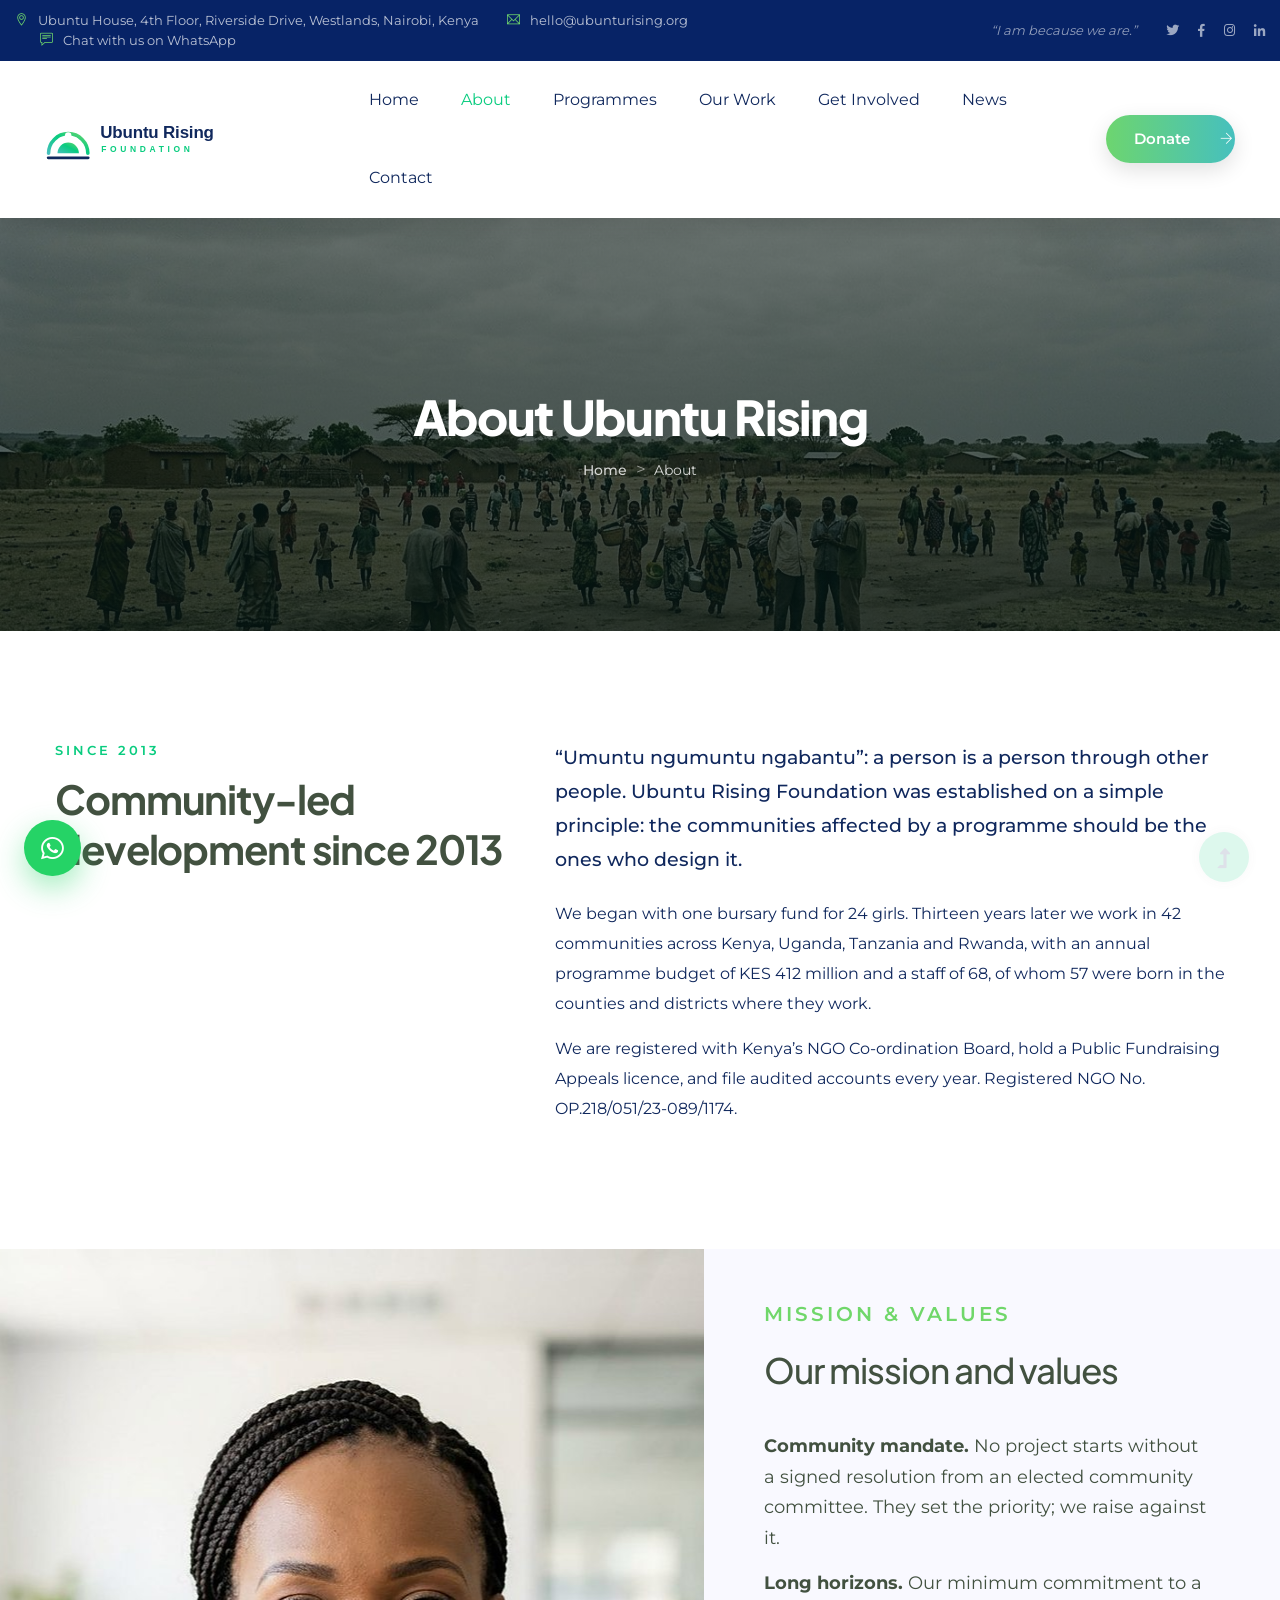
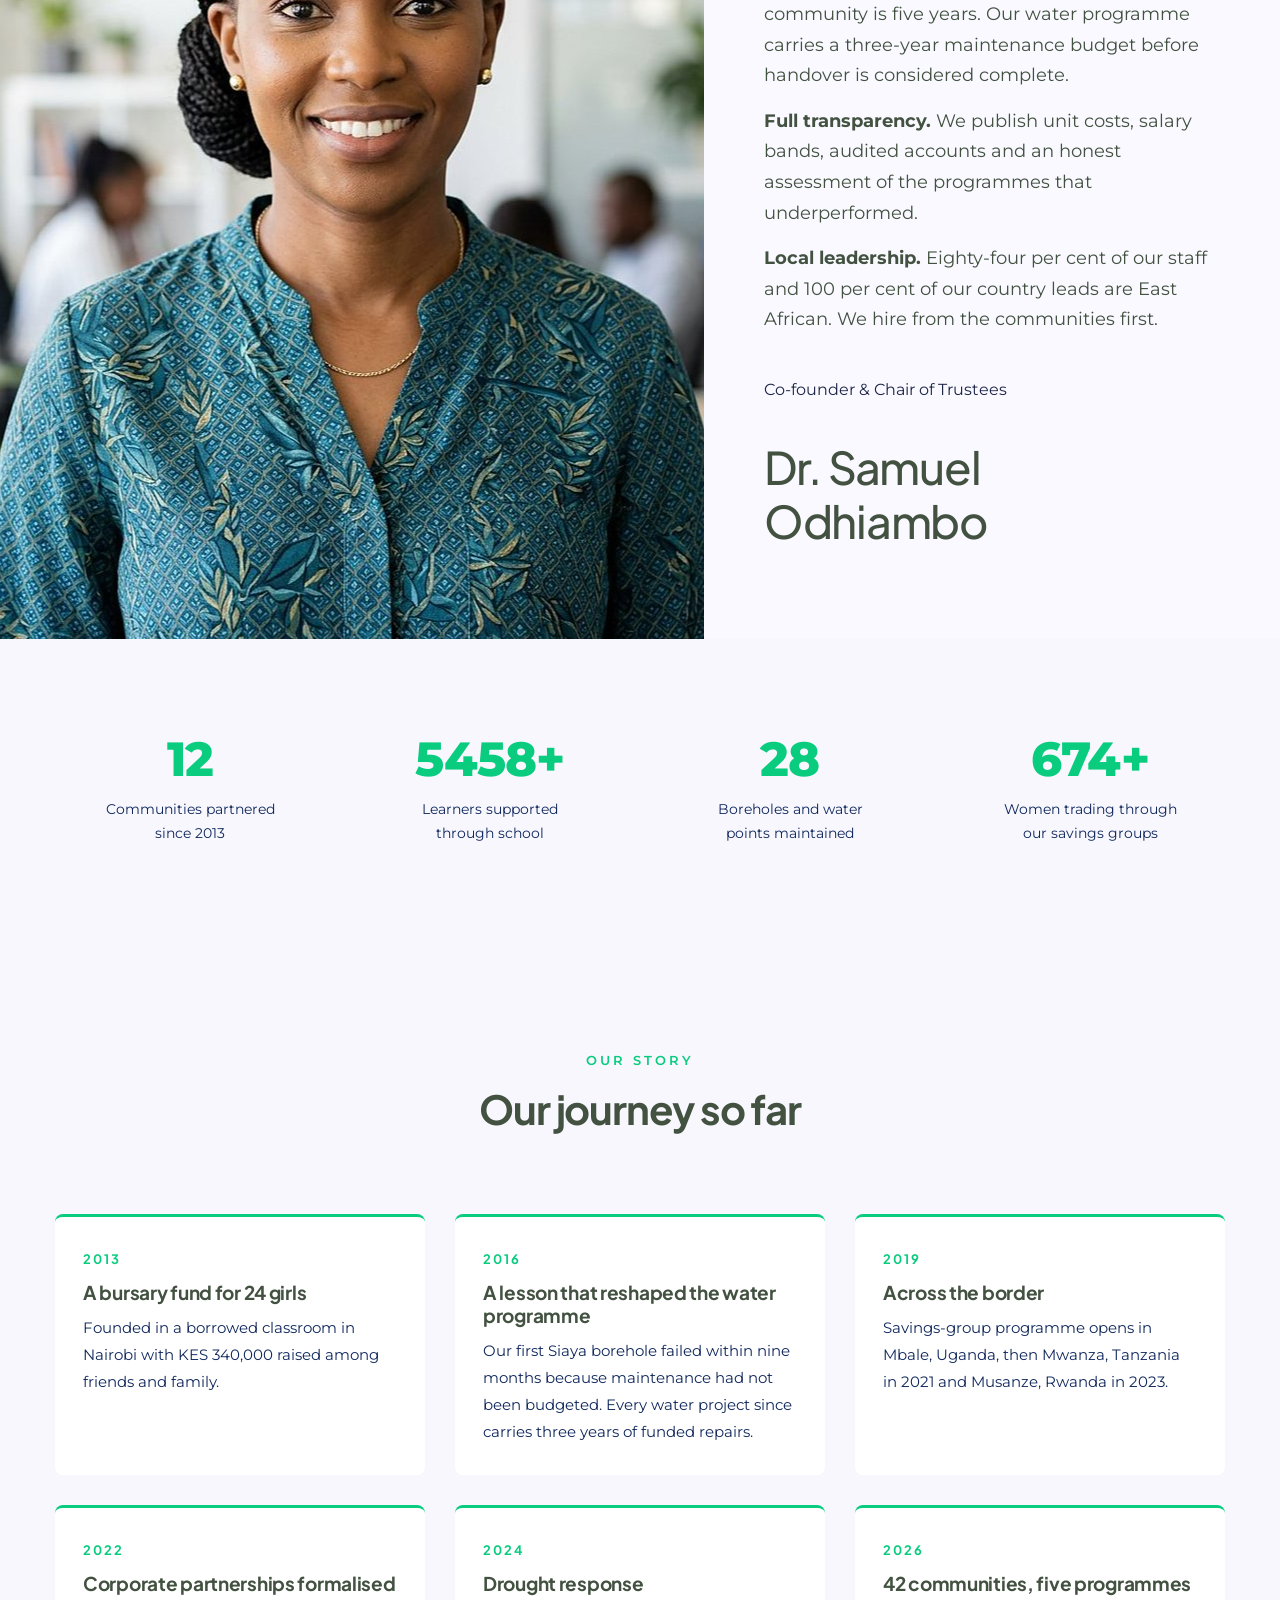
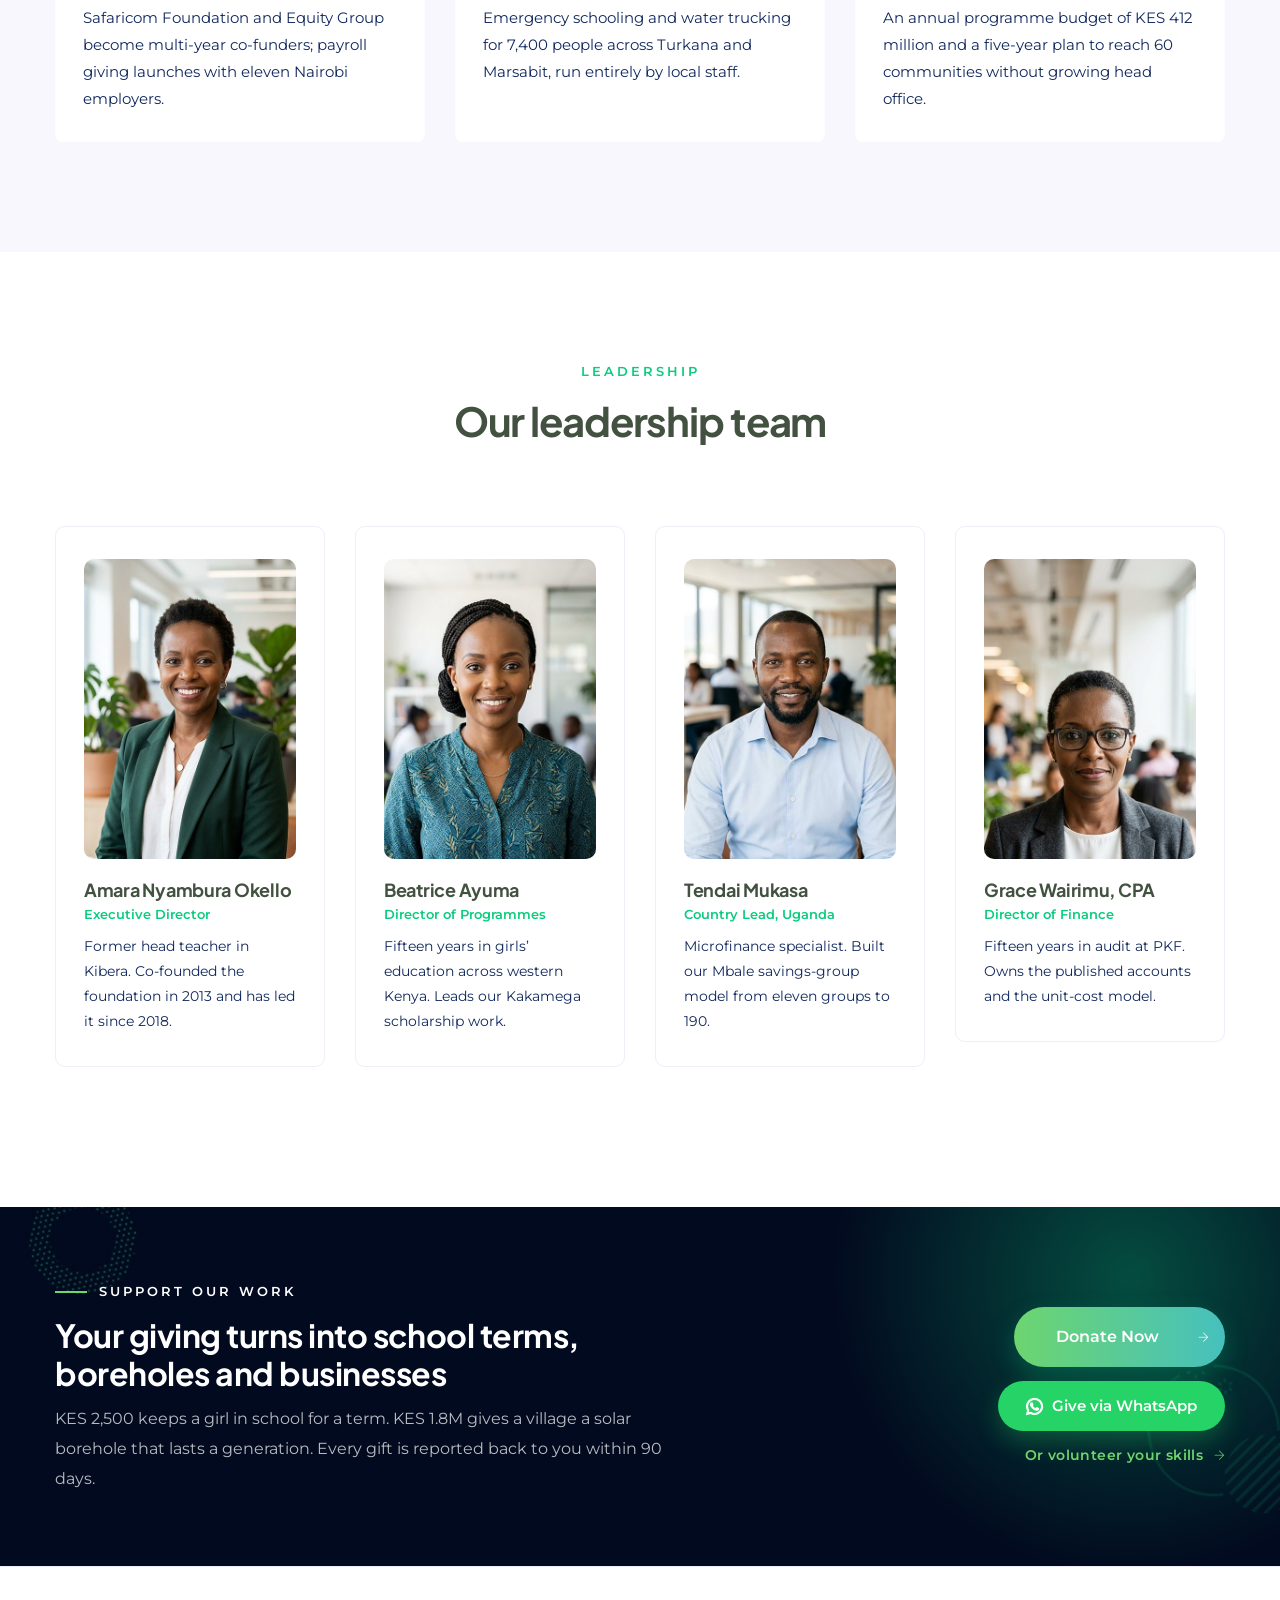
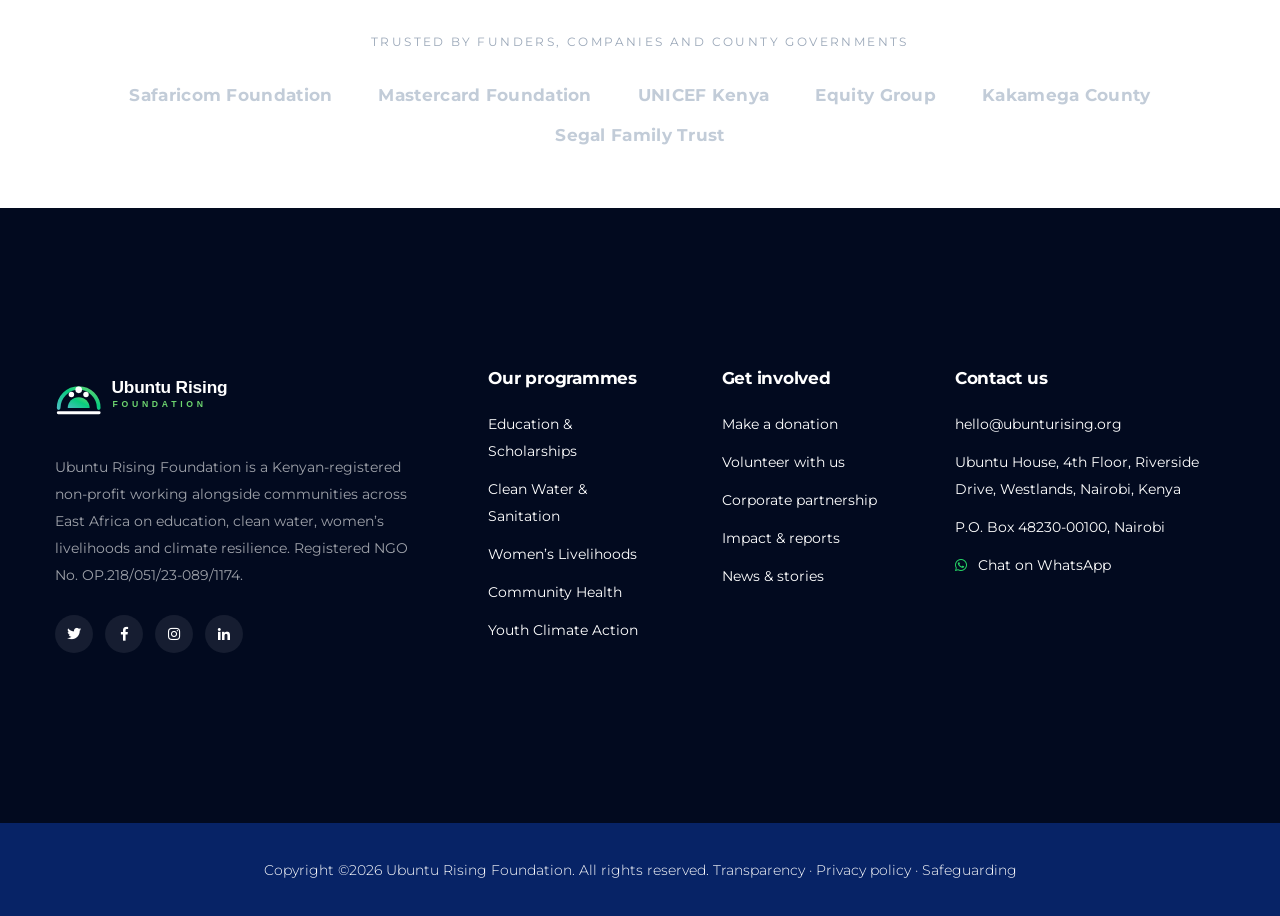
==== commit 782f9154: "Remove Colorlib references and all em/en dashes, align palette to template, bundle assets, reshoot i" ====
--- a/about.html
+++ b/about.html
@@ -16,22 +16,7 @@
     <!-- CSS here -->
     <link rel="preload" href="assets/fonts/webfonts/plus-jakarta-sans-latin-700-normal.woff2" as="font" type="font/woff2" crossorigin>
     <link rel="preload" href="assets/fonts/webfonts/montserrat-latin-400-normal.woff2" as="font" type="font/woff2" crossorigin>
-    <link rel="stylesheet" href="assets/css/urf-fonts.css">
-    <link rel="stylesheet" href="assets/css/bootstrap.min.css">
-    <link rel="stylesheet" href="assets/css/owl.carousel.min.css">
-    <link rel="stylesheet" href="assets/css/slicknav.css">
-    <link rel="stylesheet" href="assets/css/flaticon.css">
-    <link rel="stylesheet" href="assets/css/progressbar_barfiller.css">
-    <link rel="stylesheet" href="assets/css/gijgo.css">
-    <link rel="stylesheet" href="assets/css/animate.min.css">
-    <link rel="stylesheet" href="assets/css/animated-headline.css">
-    <link rel="stylesheet" href="assets/css/magnific-popup.css">
-    <link rel="stylesheet" href="assets/css/fontawesome-all.min.css">
-    <link rel="stylesheet" href="assets/css/themify-icons.css">
-    <link rel="stylesheet" href="assets/css/slick.css">
-    <link rel="stylesheet" href="assets/css/nice-select.css">
-    <link rel="stylesheet" href="assets/css/style.css">
-    <link rel="stylesheet" href="assets/css/urf.css">
+    <link rel="stylesheet" href="assets/css/bundle.min.css?v=dfe6df59e6">
 </head>
 
 <body>
@@ -142,7 +127,7 @@
                         </div>
                     </div>
                     <div class="col-lg-7">
-                        <p class="urf-lead">&ldquo;Umuntu ngumuntu ngabantu&rdquo; &mdash; a person is a person through
+                        <p class="urf-lead">&ldquo;Umuntu ngumuntu ngabantu&rdquo;: a person is a person through
                             other people. Ubuntu Rising Foundation was established on a simple principle: the
                             communities affected by a programme should be the ones who design it.</p>
                         <p>We began with one bursary fund for 24 girls. Thirteen years later we work in 42 communities
@@ -454,30 +439,7 @@
     </div>
 
     <!-- JS here -->
-    <script src="./assets/js/vendor/modernizr-3.5.0.min.js"></script>
-    <script src="./assets/js/vendor/jquery-1.12.4.min.js"></script>
-    <script src="./assets/js/popper.min.js"></script>
-    <script src="./assets/js/bootstrap.min.js"></script>
-    <script src="./assets/js/jquery.slicknav.min.js"></script>
-    <script src="./assets/js/owl.carousel.min.js"></script>
-    <script src="./assets/js/slick.min.js"></script>
-    <script src="./assets/js/wow.min.js"></script>
-    <script src="./assets/js/animated.headline.js"></script>
-    <script src="./assets/js/jquery.magnific-popup.js"></script>
-    <script src="./assets/js/jquery.nice-select.min.js"></script>
-    <script src="./assets/js/jquery.sticky.js"></script>
-    <script src="./assets/js/jquery.barfiller.js"></script>
-    <script src="./assets/js/jquery.counterup.min.js"></script>
-    <script src="./assets/js/waypoints.min.js"></script>
-    <script src="./assets/js/hover-direction-snake.min.js"></script>
-    <script src="./assets/js/contact.js"></script>
-    <script src="./assets/js/jquery.form.js"></script>
-    <script src="./assets/js/jquery.validate.min.js"></script>
-    <script src="./assets/js/mail-script.js"></script>
-    <script src="./assets/js/jquery.ajaxchimp.min.js"></script>
-    <script src="./assets/js/plugins.js"></script>
-    <script src="./assets/js/main.js"></script>
-    <script src="./assets/js/urf.js"></script>
+    <script src="assets/js/bundle.min.js?v=dfe6df59e6" defer></script>
 </body>
 
 </html>
--- a/assets/css/bundle.min.css
+++ b/assets/css/bundle.min.css
@@ -0,0 +1,16 @@
+@font-face{font-family:'Plus Jakarta Sans';font-style:normal;font-weight:500;font-display:swap;src:url('../fonts/webfonts/plus-jakarta-sans-latin-500-normal.woff2') format('woff2')}@font-face{font-family:'Plus Jakarta Sans';font-style:normal;font-weight:600;font-display:swap;src:url('../fonts/webfonts/plus-jakarta-sans-latin-600-normal.woff2') format('woff2')}@font-face{font-family:'Plus Jakarta Sans';font-style:normal;font-weight:700;font-display:swap;src:url('../fonts/webfonts/plus-jakarta-sans-latin-700-normal.woff2') format('woff2')}@font-face{font-family:'Plus Jakarta Sans';font-style:normal;font-weight:800;font-display:swap;src:url('../fonts/webfonts/plus-jakarta-sans-latin-800-normal.woff2') format('woff2')}@font-face{font-family:'Montserrat';font-style:normal;font-weight:300;font-display:swap;src:url('../fonts/webfonts/montserrat-latin-300-normal.woff2') format('woff2')}@font-face{font-family:'Montserrat';font-style:normal;font-weight:400;font-display:swap;src:url('../fonts/webfonts/montserrat-latin-400-normal.woff2') format('woff2')}@font-face{font-family:'Montserrat';font-style:normal;font-weight:500;font-display:swap;src:url('../fonts/webfonts/montserrat-latin-500-normal.woff2') format('woff2')}@font-face{font-family:'Montserrat';font-style:normal;font-weight:600;font-display:swap;src:url('../fonts/webfonts/montserrat-latin-600-normal.woff2') format('woff2')}@font-face{font-family:'Montserrat';font-style:normal;font-weight:700;font-display:swap;src:url('../fonts/webfonts/montserrat-latin-700-normal.woff2') format('woff2')}@font-face{font-family:'Montserrat';font-style:normal;font-weight:800;font-display:swap;src:url('../fonts/webfonts/montserrat-latin-800-normal.woff2') format('woff2')}
+:root{--blue:#007bff;--indigo:#6610f2;--purple:#6f42c1;--pink:#e83e8c;--red:#dc3545;--orange:#fd7e14;--yellow:#ffc107;--green:#28a745;--teal:#20c997;--cyan:#17a2b8;--white:#fff;--gray:#6c757d;--gray-dark:#343a40;--primary:#007bff;--secondary:#6c757d;--success:#28a745;--info:#17a2b8;--warning:#ffc107;--danger:#dc3545;--light:#f8f9fa;--dark:#343a40;--breakpoint-xs:0;--breakpoint-sm:576px;--breakpoint-md:768px;--breakpoint-lg:992px;--breakpoint-xl:1200px;--font-family-sans-serif:-apple-system,BlinkMacSystemFont,"Segoe UI",Roboto,"Helvetica Neue",Arial,sans-serif,"Apple Color Emoji","Segoe UI Emoji","Segoe UI Symbol","Noto Color Emoji";--font-family-monospace:SFMono-Regular,Menlo,Monaco,Consolas,"Liberation Mono","Courier New",monospace}*,::after,::before{box-sizing:border-box}html{font-family:sans-serif;line-height:1.15;-webkit-text-size-adjust:100%;-ms-text-size-adjust:100%;-ms-overflow-style:scrollbar;-webkit-tap-highlight-color:transparent}@-ms-viewport{width:device-width}article,aside,figcaption,figure,footer,header,hgroup,main,nav,section{display:block}body{margin:0;font-family:-apple-system,BlinkMacSystemFont,"Segoe UI",Roboto,"Helvetica Neue",Arial,sans-serif,"Apple Color Emoji","Segoe UI Emoji","Segoe UI Symbol","Noto Color Emoji";font-size:1rem;font-weight:400;line-height:1.5;color:#212529;text-align:left;background-color:#fff}[tabindex="-1"]:focus{outline:0!important}hr{box-sizing:content-box;height:0;overflow:visible}h1,h2,h3,h4,h5,h6{margin-top:0;margin-bottom:.5rem}p{margin-top:0;margin-bottom:1rem}abbr[data-original-title],abbr[title]{text-decoration:underline;-webkit-text-decoration:underline dotted;text-decoration:underline dotted;cursor:help;border-bottom:0}address{margin-bottom:1rem;font-style:normal;line-height:inherit}dl,ol,ul{margin-top:0;margin-bottom:1rem}ol ol,ol ul,ul ol,ul ul{margin-bottom:0}dt{font-weight:700}dd{margin-bottom:.5rem;margin-left:0}blockquote{margin:0 0 1rem}dfn{font-style:italic}b,strong{font-weight:bolder}small{font-size:80%}sub,sup{position:relative;font-size:75%;line-height:0;vertical-align:baseline}sub{bottom:-.25em}sup{top:-.5em}a{color:#007bff;text-decoration:none;background-color:transparent;-webkit-text-decoration-skip:objects}a:hover{color:#0056b3;text-decoration:underline}a:not([href]):not([tabindex]){color:inherit;text-decoration:none}a:not([href]):not([tabindex]):focus,a:not([href]):not([tabindex]):hover{color:inherit;text-decoration:none}a:not([href]):not([tabindex]):focus{outline:0}code,kbd,pre,samp{font-family:SFMono-Regular,Menlo,Monaco,Consolas,"Liberation Mono","Courier New",monospace;font-size:1em}pre{margin-top:0;margin-bottom:1rem;overflow:auto;-ms-overflow-style:scrollbar}figure{margin:0 0 1rem}img{vertical-align:middle;border-style:none}svg{overflow:hidden;vertical-align:middle}table{border-collapse:collapse}caption{padding-top:.75rem;padding-bottom:.75rem;color:#6c757d;text-align:left;caption-side:bottom}th{text-align:inherit}label{display:inline-block;margin-bottom:.5rem}button{border-radius:0}button:focus{outline:1px dotted;outline:5px auto -webkit-focus-ring-color}button,input,optgroup,select,textarea{margin:0;font-family:inherit;font-size:inherit;line-height:inherit}button,input{overflow:visible}button,select{text-transform:none}[type=reset],[type=submit],button,html [type=button]{-webkit-appearance:button}[type=button]::-moz-focus-inner,[type=reset]::-moz-focus-inner,[type=submit]::-moz-focus-inner,button::-moz-focus-inner{padding:0;border-style:none}input[type=checkbox],input[type=radio]{box-sizing:border-box;padding:0}input[type=date],input[type=datetime-local],input[type=month],input[type=time]{-webkit-appearance:listbox}textarea{overflow:auto;resize:vertical}fieldset{min-width:0;padding:0;margin:0;border:0}legend{display:block;width:100%;max-width:100%;padding:0;margin-bottom:.5rem;font-size:1.5rem;line-height:inherit;color:inherit;white-space:normal}progress{vertical-align:baseline}[type=number]::-webkit-inner-spin-button,[type=number]::-webkit-outer-spin-button{height:auto}[type=search]{outline-offset:-2px;-webkit-appearance:none}[type=search]::-webkit-search-cancel-button,[type=search]::-webkit-search-decoration{-webkit-appearance:none}::-webkit-file-upload-button{font:inherit;-webkit-appearance:button}output{display:inline-block}summary{display:list-item;cursor:pointer}template{display:none}[hidden]{display:none!important}.h1,.h2,.h3,.h4,.h5,.h6,h1,h2,h3,h4,h5,h6{margin-bottom:.5rem;font-family:inherit;font-weight:500;line-height:1.2;color:inherit}.h1,h1{font-size:2.5rem}.h2,h2{font-size:2rem}.h3,h3{font-size:1.75rem}.h4,h4{font-size:1.5rem}.h5,h5{font-size:1.25rem}.h6,h6{font-size:1rem}.lead{font-size:1.25rem;font-weight:300}.display-1{font-size:6rem;font-weight:300;line-height:1.2}.display-2{font-size:5.5rem;font-weight:300;line-height:1.2}.display-3{font-size:4.5rem;font-weight:300;line-height:1.2}.display-4{font-size:3.5rem;font-weight:300;line-height:1.2}hr{margin-top:1rem;margin-bottom:1rem;border:0;border-top:1px solid rgba(0,0,0,.1)}.small,small{font-size:80%;font-weight:400}.mark,mark{padding:.2em;background-color:#fcf8e3}.list-unstyled{padding-left:0;list-style:none}.list-inline{padding-left:0;list-style:none}.list-inline-item{display:inline-block}.list-inline-item:not(:last-child){margin-right:.5rem}.initialism{font-size:90%;text-transform:uppercase}.blockquote{margin-bottom:1rem;font-size:1.25rem}.blockquote-footer{display:block;font-size:80%;color:#6c757d}.blockquote-footer::before{content:"\2014 \00A0"}.img-fluid{max-width:100%;height:auto}.img-thumbnail{padding:.25rem;background-color:#fff;border:1px solid #dee2e6;border-radius:.25rem;max-width:100%;height:auto}.figure{display:inline-block}.figure-img{margin-bottom:.5rem;line-height:1}.figure-caption{font-size:90%;color:#6c757d}code{font-size:87.5%;color:#e83e8c;word-break:break-word}a>code{color:inherit}kbd{padding:.2rem .4rem;font-size:87.5%;color:#fff;background-color:#212529;border-radius:.2rem}kbd kbd{padding:0;font-size:100%;font-weight:700}pre{display:block;font-size:87.5%;color:#212529}pre code{font-size:inherit;color:inherit;word-break:normal}.pre-scrollable{max-height:340px;overflow-y:scroll}.container{width:100%;padding-right:15px;padding-left:15px;margin-right:auto;margin-left:auto}@media (min-width:576px){.container{max-width:540px}}@media (min-width:768px){.container{max-width:720px}}@media (min-width:992px){.container{max-width:960px}}@media (min-width:1200px){.container{max-width:1200px}}.container-fluid{width:100%;padding-right:15px;padding-left:15px;margin-right:auto;margin-left:auto}.row{display:-ms-flexbox;display:flex;-ms-flex-wrap:wrap;flex-wrap:wrap;margin-right:-15px;margin-left:-15px}.no-gutters{margin-right:0;margin-left:0}.no-gutters>.col,.no-gutters>[class*=col-]{padding-right:0;padding-left:0}.col,.col-1,.col-10,.col-11,.col-12,.col-2,.col-3,.col-4,.col-5,.col-6,.col-7,.col-8,.col-9,.col-auto,.col-lg,.col-lg-1,.col-lg-10,.col-lg-11,.col-lg-12,.col-lg-2,.col-lg-3,.col-lg-4,.col-lg-5,.col-lg-6,.col-lg-7,.col-lg-8,.col-lg-9,.col-lg-auto,.col-md,.col-md-1,.col-md-10,.col-md-11,.col-md-12,.col-md-2,.col-md-3,.col-md-4,.col-md-5,.col-md-6,.col-md-7,.col-md-8,.col-md-9,.col-md-auto,.col-sm,.col-sm-1,.col-sm-10,.col-sm-11,.col-sm-12,.col-sm-2,.col-sm-3,.col-sm-4,.col-sm-5,.col-sm-6,.col-sm-7,.col-sm-8,.col-sm-9,.col-sm-auto,.col-xl,.col-xl-1,.col-xl-10,.col-xl-11,.col-xl-12,.col-xl-2,.col-xl-3,.col-xl-4,.col-xl-5,.col-xl-6,.col-xl-7,.col-xl-8,.col-xl-9,.col-xl-auto{position:relative;width:100%;min-height:1px;padding-right:15px;padding-left:15px}.col{-ms-flex-preferred-size:0;flex-basis:0;-ms-flex-positive:1;flex-grow:1;max-width:100%}.col-auto{-ms-flex:0 0 auto;flex:0 0 auto;width:auto;max-width:none}.col-1{-ms-flex:0 0 8.333333%;flex:0 0 8.333333%;max-width:8.333333%}.col-2{-ms-flex:0 0 16.666667%;flex:0 0 16.666667%;max-width:16.666667%}.col-3{-ms-flex:0 0 25%;flex:0 0 25%;max-width:25%}.col-4{-ms-flex:0 0 33.333333%;flex:0 0 33.333333%;max-width:33.333333%}.col-5{-ms-flex:0 0 41.666667%;flex:0 0 41.666667%;max-width:41.666667%}.col-6{-ms-flex:0 0 50%;flex:0 0 50%;max-width:50%}.col-7{-ms-flex:0 0 58.333333%;flex:0 0 58.333333%;max-width:58.333333%}.col-8{-ms-flex:0 0 66.666667%;flex:0 0 66.666667%;max-width:66.666667%}.col-9{-ms-flex:0 0 75%;flex:0 0 75%;max-width:75%}.col-10{-ms-flex:0 0 83.333333%;flex:0 0 83.333333%;max-width:83.333333%}.col-11{-ms-flex:0 0 91.666667%;flex:0 0 91.666667%;max-width:91.666667%}.col-12{-ms-flex:0 0 100%;flex:0 0 100%;max-width:100%}.order-first{-ms-flex-order:-1;order:-1}.order-last{-ms-flex-order:13;order:13}.order-0{-ms-flex-order:0;order:0}.order-1{-ms-flex-order:1;order:1}.order-2{-ms-flex-order:2;order:2}.order-3{-ms-flex-order:3;order:3}.order-4{-ms-flex-order:4;order:4}.order-5{-ms-flex-order:5;order:5}.order-6{-ms-flex-order:6;order:6}.order-7{-ms-flex-order:7;order:7}.order-8{-ms-flex-order:8;order:8}.order-9{-ms-flex-order:9;order:9}.order-10{-ms-flex-order:10;order:10}.order-11{-ms-flex-order:11;order:11}.order-12{-ms-flex-order:12;order:12}.offset-1{margin-left:8.333333%}.offset-2{margin-left:16.666667%}.offset-3{margin-left:25%}.offset-4{margin-left:33.333333%}.offset-5{margin-left:41.666667%}.offset-6{margin-left:50%}.offset-7{margin-left:58.333333%}.offset-8{margin-left:66.666667%}.offset-9{margin-left:75%}.offset-10{margin-left:83.333333%}.offset-11{margin-left:91.666667%}@media (min-width:576px){.col-sm{-ms-flex-preferred-size:0;flex-basis:0;-ms-flex-positive:1;flex-grow:1;max-width:100%}.col-sm-auto{-ms-flex:0 0 auto;flex:0 0 auto;width:auto;max-width:none}.col-sm-1{-ms-flex:0 0 8.333333%;flex:0 0 8.333333%;max-width:8.333333%}.col-sm-2{-ms-flex:0 0 16.666667%;flex:0 0 16.666667%;max-width:16.666667%}.col-sm-3{-ms-flex:0 0 25%;flex:0 0 25%;max-width:25%}.col-sm-4{-ms-flex:0 0 33.333333%;flex:0 0 33.333333%;max-width:33.333333%}.col-sm-5{-ms-flex:0 0 41.666667%;flex:0 0 41.666667%;max-width:41.666667%}.col-sm-6{-ms-flex:0 0 50%;flex:0 0 50%;max-width:50%}.col-sm-7{-ms-flex:0 0 58.333333%;flex:0 0 58.333333%;max-width:58.333333%}.col-sm-8{-ms-flex:0 0 66.666667%;flex:0 0 66.666667%;max-width:66.666667%}.col-sm-9{-ms-flex:0 0 75%;flex:0 0 75%;max-width:75%}.col-sm-10{-ms-flex:0 0 83.333333%;flex:0 0 83.333333%;max-width:83.333333%}.col-sm-11{-ms-flex:0 0 91.666667%;flex:0 0 91.666667%;max-width:91.666667%}.col-sm-12{-ms-flex:0 0 100%;flex:0 0 100%;max-width:100%}.order-sm-first{-ms-flex-order:-1;order:-1}.order-sm-last{-ms-flex-order:13;order:13}.order-sm-0{-ms-flex-order:0;order:0}.order-sm-1{-ms-flex-order:1;order:1}.order-sm-2{-ms-flex-order:2;order:2}.order-sm-3{-ms-flex-order:3;order:3}.order-sm-4{-ms-flex-order:4;order:4}.order-sm-5{-ms-flex-order:5;order:5}.order-sm-6{-ms-flex-order:6;order:6}.order-sm-7{-ms-flex-order:7;order:7}.order-sm-8{-ms-flex-order:8;order:8}.order-sm-9{-ms-flex-order:9;order:9}.order-sm-10{-ms-flex-order:10;order:10}.order-sm-11{-ms-flex-order:11;order:11}.order-sm-12{-ms-flex-order:12;order:12}.offset-sm-0{margin-left:0}.offset-sm-1{margin-left:8.333333%}.offset-sm-2{margin-left:16.666667%}.offset-sm-3{margin-left:25%}.offset-sm-4{margin-left:33.333333%}.offset-sm-5{margin-left:41.666667%}.offset-sm-6{margin-left:50%}.offset-sm-7{margin-left:58.333333%}.offset-sm-8{margin-left:66.666667%}.offset-sm-9{margin-left:75%}.offset-sm-10{margin-left:83.333333%}.offset-sm-11{margin-left:91.666667%}}@media (min-width:768px){.col-md{-ms-flex-preferred-size:0;flex-basis:0;-ms-flex-positive:1;flex-grow:1;max-width:100%}.col-md-auto{-ms-flex:0 0 auto;flex:0 0 auto;width:auto;max-width:none}.col-md-1{-ms-flex:0 0 8.333333%;flex:0 0 8.333333%;max-width:8.333333%}.col-md-2{-ms-flex:0 0 16.666667%;flex:0 0 16.666667%;max-width:16.666667%}.col-md-3{-ms-flex:0 0 25%;flex:0 0 25%;max-width:25%}.col-md-4{-ms-flex:0 0 33.333333%;flex:0 0 33.333333%;max-width:33.333333%}.col-md-5{-ms-flex:0 0 41.666667%;flex:0 0 41.666667%;max-width:41.666667%}.col-md-6{-ms-flex:0 0 50%;flex:0 0 50%;max-width:50%}.col-md-7{-ms-flex:0 0 58.333333%;flex:0 0 58.333333%;max-width:58.333333%}.col-md-8{-ms-flex:0 0 66.666667%;flex:0 0 66.666667%;max-width:66.666667%}.col-md-9{-ms-flex:0 0 75%;flex:0 0 75%;max-width:75%}.col-md-10{-ms-flex:0 0 83.333333%;flex:0 0 83.333333%;max-width:83.333333%}.col-md-11{-ms-flex:0 0 91.666667%;flex:0 0 91.666667%;max-width:91.666667%}.col-md-12{-ms-flex:0 0 100%;flex:0 0 100%;max-width:100%}.order-md-first{-ms-flex-order:-1;order:-1}.order-md-last{-ms-flex-order:13;order:13}.order-md-0{-ms-flex-order:0;order:0}.order-md-1{-ms-flex-order:1;order:1}.order-md-2{-ms-flex-order:2;order:2}.order-md-3{-ms-flex-order:3;order:3}.order-md-4{-ms-flex-order:4;order:4}.order-md-5{-ms-flex-order:5;order:5}.order-md-6{-ms-flex-order:6;order:6}.order-md-7{-ms-flex-order:7;order:7}.order-md-8{-ms-flex-order:8;order:8}.order-md-9{-ms-flex-order:9;order:9}.order-md-10{-ms-flex-order:10;order:10}.order-md-11{-ms-flex-order:11;order:11}.order-md-12{-ms-flex-order:12;order:12}.offset-md-0{margin-left:0}.offset-md-1{margin-left:8.333333%}.offset-md-2{margin-left:16.666667%}.offset-md-3{margin-left:25%}.offset-md-4{margin-left:33.333333%}.offset-md-5{margin-left:41.666667%}.offset-md-6{margin-left:50%}.offset-md-7{margin-left:58.333333%}.offset-md-8{margin-left:66.666667%}.offset-md-9{margin-left:75%}.offset-md-10{margin-left:83.333333%}.offset-md-11{margin-left:91.666667%}}@media (min-width:992px){.col-lg{-ms-flex-preferred-size:0;flex-basis:0;-ms-flex-positive:1;flex-grow:1;max-width:100%}.col-lg-auto{-ms-flex:0 0 auto;flex:0 0 auto;width:auto;max-width:none}.col-lg-1{-ms-flex:0 0 8.333333%;flex:0 0 8.333333%;max-width:8.333333%}.col-lg-2{-ms-flex:0 0 16.666667%;flex:0 0 16.666667%;max-width:16.666667%}.col-lg-3{-ms-flex:0 0 25%;flex:0 0 25%;max-width:25%}.col-lg-4{-ms-flex:0 0 33.333333%;flex:0 0 33.333333%;max-width:33.333333%}.col-lg-5{-ms-flex:0 0 41.666667%;flex:0 0 41.666667%;max-width:41.666667%}.col-lg-6{-ms-flex:0 0 50%;flex:0 0 50%;max-width:50%}.col-lg-7{-ms-flex:0 0 58.333333%;flex:0 0 58.333333%;max-width:58.333333%}.col-lg-8{-ms-flex:0 0 66.666667%;flex:0 0 66.666667%;max-width:66.666667%}.col-lg-9{-ms-flex:0 0 75%;flex:0 0 75%;max-width:75%}.col-lg-10{-ms-flex:0 0 83.333333%;flex:0 0 83.333333%;max-width:83.333333%}.col-lg-11{-ms-flex:0 0 91.666667%;flex:0 0 91.666667%;max-width:91.666667%}.col-lg-12{-ms-flex:0 0 100%;flex:0 0 100%;max-width:100%}.order-lg-first{-ms-flex-order:-1;order:-1}.order-lg-last{-ms-flex-order:13;order:13}.order-lg-0{-ms-flex-order:0;order:0}.order-lg-1{-ms-flex-order:1;order:1}.order-lg-2{-ms-flex-order:2;order:2}.order-lg-3{-ms-flex-order:3;order:3}.order-lg-4{-ms-flex-order:4;order:4}.order-lg-5{-ms-flex-order:5;order:5}.order-lg-6{-ms-flex-order:6;order:6}.order-lg-7{-ms-flex-order:7;order:7}.order-lg-8{-ms-flex-order:8;order:8}.order-lg-9{-ms-flex-order:9;order:9}.order-lg-10{-ms-flex-order:10;order:10}.order-lg-11{-ms-flex-order:11;order:11}.order-lg-12{-ms-flex-order:12;order:12}.offset-lg-0{margin-left:0}.offset-lg-1{margin-left:8.333333%}.offset-lg-2{margin-left:16.666667%}.offset-lg-3{margin-left:25%}.offset-lg-4{margin-left:33.333333%}.offset-lg-5{margin-left:41.666667%}.offset-lg-6{margin-left:50%}.offset-lg-7{margin-left:58.333333%}.offset-lg-8{margin-left:66.666667%}.offset-lg-9{margin-left:75%}.offset-lg-10{margin-left:83.333333%}.offset-lg-11{margin-left:91.666667%}}@media (min-width:1200px){.col-xl{-ms-flex-preferred-size:0;flex-basis:0;-ms-flex-positive:1;flex-grow:1;max-width:100%}.col-xl-auto{-ms-flex:0 0 auto;flex:0 0 auto;width:auto;max-width:none}.col-xl-1{-ms-flex:0 0 8.333333%;flex:0 0 8.333333%;max-width:8.333333%}.col-xl-2{-ms-flex:0 0 16.666667%;flex:0 0 16.666667%;max-width:16.666667%}.col-xl-3{-ms-flex:0 0 25%;flex:0 0 25%;max-width:25%}.col-xl-4{-ms-flex:0 0 33.333333%;flex:0 0 33.333333%;max-width:33.333333%}.col-xl-5{-ms-flex:0 0 41.666667%;flex:0 0 41.666667%;max-width:41.666667%}.col-xl-6{-ms-flex:0 0 50%;flex:0 0 50%;max-width:50%}.col-xl-7{-ms-flex:0 0 58.333333%;flex:0 0 58.333333%;max-width:58.333333%}.col-xl-8{-ms-flex:0 0 66.666667%;flex:0 0 66.666667%;max-width:66.666667%}.col-xl-9{-ms-flex:0 0 75%;flex:0 0 75%;max-width:75%}.col-xl-10{-ms-flex:0 0 83.333333%;flex:0 0 83.333333%;max-width:83.333333%}.col-xl-11{-ms-flex:0 0 91.666667%;flex:0 0 91.666667%;max-width:91.666667%}.col-xl-12{-ms-flex:0 0 100%;flex:0 0 100%;max-width:100%}.order-xl-first{-ms-flex-order:-1;order:-1}.order-xl-last{-ms-flex-order:13;order:13}.order-xl-0{-ms-flex-order:0;order:0}.order-xl-1{-ms-flex-order:1;order:1}.order-xl-2{-ms-flex-order:2;order:2}.order-xl-3{-ms-flex-order:3;order:3}.order-xl-4{-ms-flex-order:4;order:4}.order-xl-5{-ms-flex-order:5;order:5}.order-xl-6{-ms-flex-order:6;order:6}.order-xl-7{-ms-flex-order:7;order:7}.order-xl-8{-ms-flex-order:8;order:8}.order-xl-9{-ms-flex-order:9;order:9}.order-xl-10{-ms-flex-order:10;order:10}.order-xl-11{-ms-flex-order:11;order:11}.order-xl-12{-ms-flex-order:12;order:12}.offset-xl-0{margin-left:0}.offset-xl-1{margin-left:8.333333%}.offset-xl-2{margin-left:16.666667%}.offset-xl-3{margin-left:25%}.offset-xl-4{margin-left:33.333333%}.offset-xl-5{margin-left:41.666667%}.offset-xl-6{margin-left:50%}.offset-xl-7{margin-left:58.333333%}.offset-xl-8{margin-left:66.666667%}.offset-xl-9{margin-left:75%}.offset-xl-10{margin-left:83.333333%}.offset-xl-11{margin-left:91.666667%}}.table{width:100%;margin-bottom:1rem;background-color:transparent}.table td,.table th{padding:.75rem;vertical-align:top;border-top:1px solid #dee2e6}.table thead th{vertical-align:bottom;border-bottom:2px solid #dee2e6}.table tbody+tbody{border-top:2px solid #dee2e6}.table .table{background-color:#fff}.table-sm td,.table-sm th{padding:.3rem}.table-bordered{border:1px solid #dee2e6}.table-bordered td,.table-bordered th{border:1px solid #dee2e6}.table-bordered thead td,.table-bordered thead th{border-bottom-width:2px}.table-borderless tbody+tbody,.table-borderless td,.table-borderless th,.table-borderless thead th{border:0}.table-striped tbody tr:nth-of-type(odd){background-color:rgba(0,0,0,.05)}.table-hover tbody tr:hover{background-color:rgba(0,0,0,.075)}.table-primary,.table-primary>td,.table-primary>th{background-color:#b8daff}.table-hover .table-primary:hover{background-color:#9fcdff}.table-hover .table-primary:hover>td,.table-hover .table-primary:hover>th{background-color:#9fcdff}.table-secondary,.table-secondary>td,.table-secondary>th{background-color:#d6d8db}.table-hover .table-secondary:hover{background-color:#c8cbcf}.table-hover .table-secondary:hover>td,.table-hover .table-secondary:hover>th{background-color:#c8cbcf}.table-success,.table-success>td,.table-success>th{background-color:#c3e6cb}.table-hover .table-success:hover{background-color:#b1dfbb}.table-hover .table-success:hover>td,.table-hover .table-success:hover>th{background-color:#b1dfbb}.table-info,.table-info>td,.table-info>th{background-color:#bee5eb}.table-hover .table-info:hover{background-color:#abdde5}.table-hover .table-info:hover>td,.table-hover .table-info:hover>th{background-color:#abdde5}.table-warning,.table-warning>td,.table-warning>th{background-color:#ffeeba}.table-hover .table-warning:hover{background-color:#ffe8a1}.table-hover .table-warning:hover>td,.table-hover .table-warning:hover>th{background-color:#ffe8a1}.table-danger,.table-danger>td,.table-danger>th{background-color:#f5c6cb}.table-hover .table-danger:hover{background-color:#f1b0b7}.table-hover .table-danger:hover>td,.table-hover .table-danger:hover>th{background-color:#f1b0b7}.table-light,.table-light>td,.table-light>th{background-color:#fdfdfe}.table-hover .table-light:hover{background-color:#ececf6}.table-hover .table-light:hover>td,.table-hover .table-light:hover>th{background-color:#ececf6}.table-dark,.table-dark>td,.table-dark>th{background-color:#c6c8ca}.table-hover .table-dark:hover{background-color:#b9bbbe}.table-hover .table-dark:hover>td,.table-hover .table-dark:hover>th{background-color:#b9bbbe}.table-active,.table-active>td,.table-active>th{background-color:rgba(0,0,0,.075)}.table-hover .table-active:hover{background-color:rgba(0,0,0,.075)}.table-hover .table-active:hover>td,.table-hover .table-active:hover>th{background-color:rgba(0,0,0,.075)}.table .thead-dark th{color:#fff;background-color:#212529;border-color:#32383e}.table .thead-light th{color:#495057;background-color:#e9ecef;border-color:#dee2e6}.table-dark{color:#fff;background-color:#212529}.table-dark td,.table-dark th,.table-dark thead th{border-color:#32383e}.table-dark.table-bordered{border:0}.table-dark.table-striped tbody tr:nth-of-type(odd){background-color:rgba(255,255,255,.05)}.table-dark.table-hover tbody tr:hover{background-color:rgba(255,255,255,.075)}@media (max-width:575.98px){.table-responsive-sm{display:block;width:100%;overflow-x:auto;-webkit-overflow-scrolling:touch;-ms-overflow-style:-ms-autohiding-scrollbar}.table-responsive-sm>.table-bordered{border:0}}@media (max-width:767.98px){.table-responsive-md{display:block;width:100%;overflow-x:auto;-webkit-overflow-scrolling:touch;-ms-overflow-style:-ms-autohiding-scrollbar}.table-responsive-md>.table-bordered{border:0}}@media (max-width:991.98px){.table-responsive-lg{display:block;width:100%;overflow-x:auto;-webkit-overflow-scrolling:touch;-ms-overflow-style:-ms-autohiding-scrollbar}.table-responsive-lg>.table-bordered{border:0}}@media (max-width:1199.98px){.table-responsive-xl{display:block;width:100%;overflow-x:auto;-webkit-overflow-scrolling:touch;-ms-overflow-style:-ms-autohiding-scrollbar}.table-responsive-xl>.table-bordered{border:0}}.table-responsive{display:block;width:100%;overflow-x:auto;-webkit-overflow-scrolling:touch;-ms-overflow-style:-ms-autohiding-scrollbar}.table-responsive>.table-bordered{border:0}.form-control{display:block;width:100%;height:calc(2.25rem + 2px);padding:.375rem .75rem;font-size:1rem;line-height:1.5;color:#495057;background-color:#fff;background-clip:padding-box;border:1px solid #ced4da;border-radius:.25rem;transition:border-color .15s ease-in-out,box-shadow .15s ease-in-out}@media screen and (prefers-reduced-motion:reduce){.form-control{transition:none}}.form-control::-ms-expand{background-color:transparent;border:0}.form-control:focus{color:#495057;background-color:#fff;border-color:#80bdff;outline:0;box-shadow:0 0 0 .2rem rgba(0,123,255,.25)}.form-control::-webkit-input-placeholder{color:#6c757d;opacity:1}.form-control::-moz-placeholder{color:#6c757d;opacity:1}.form-control:-ms-input-placeholder{color:#6c757d;opacity:1}.form-control::-ms-input-placeholder{color:#6c757d;opacity:1}.form-control::placeholder{color:#6c757d;opacity:1}.form-control:disabled,.form-control[readonly]{background-color:#e9ecef;opacity:1}select.form-control:focus::-ms-value{color:#495057;background-color:#fff}.form-control-file,.form-control-range{display:block;width:100%}.col-form-label{padding-top:calc(.375rem + 1px);padding-bottom:calc(.375rem + 1px);margin-bottom:0;font-size:inherit;line-height:1.5}.col-form-label-lg{padding-top:calc(.5rem + 1px);padding-bottom:calc(.5rem + 1px);font-size:1.25rem;line-height:1.5}.col-form-label-sm{padding-top:calc(.25rem + 1px);padding-bottom:calc(.25rem + 1px);font-size:.875rem;line-height:1.5}.form-control-plaintext{display:block;width:100%;padding-top:.375rem;padding-bottom:.375rem;margin-bottom:0;line-height:1.5;color:#212529;background-color:transparent;border:solid transparent;border-width:1px 0}.form-control-plaintext.form-control-lg,.form-control-plaintext.form-control-sm{padding-right:0;padding-left:0}.form-control-sm{height:calc(1.8125rem + 2px);padding:.25rem .5rem;font-size:.875rem;line-height:1.5;border-radius:.2rem}.form-control-lg{height:calc(2.875rem + 2px);padding:.5rem 1rem;font-size:1.25rem;line-height:1.5;border-radius:.3rem}select.form-control[multiple],select.form-control[size]{height:auto}textarea.form-control{height:auto}.form-group{margin-bottom:1rem}.form-text{display:block;margin-top:.25rem}.form-row{display:-ms-flexbox;display:flex;-ms-flex-wrap:wrap;flex-wrap:wrap;margin-right:-5px;margin-left:-5px}.form-row>.col,.form-row>[class*=col-]{padding-right:5px;padding-left:5px}.form-check{position:relative;display:block;padding-left:1.25rem}.form-check-input{position:absolute;margin-top:.3rem;margin-left:-1.25rem}.form-check-input:disabled~.form-check-label{color:#6c757d}.form-check-label{margin-bottom:0}.form-check-inline{display:-ms-inline-flexbox;display:inline-flex;-ms-flex-align:center;align-items:center;padding-left:0;margin-right:.75rem}.form-check-inline .form-check-input{position:static;margin-top:0;margin-right:.3125rem;margin-left:0}.valid-feedback{display:none;width:100%;margin-top:.25rem;font-size:80%;color:#28a745}.valid-tooltip{position:absolute;top:100%;z-index:5;display:none;max-width:100%;padding:.25rem .5rem;margin-top:.1rem;font-size:.875rem;line-height:1.5;color:#fff;background-color:rgba(40,167,69,.9);border-radius:.25rem}.custom-select.is-valid,.form-control.is-valid,.was-validated .custom-select:valid,.was-validated .form-control:valid{border-color:#28a745}.custom-select.is-valid:focus,.form-control.is-valid:focus,.was-validated .custom-select:valid:focus,.was-validated .form-control:valid:focus{border-color:#28a745;box-shadow:0 0 0 .2rem rgba(40,167,69,.25)}.custom-select.is-valid~.valid-feedback,.custom-select.is-valid~.valid-tooltip,.form-control.is-valid~.valid-feedback,.form-control.is-valid~.valid-tooltip,.was-validated .custom-select:valid~.valid-feedback,.was-validated .custom-select:valid~.valid-tooltip,.was-validated .form-control:valid~.valid-feedback,.was-validated .form-control:valid~.valid-tooltip{display:block}.form-control-file.is-valid~.valid-feedback,.form-control-file.is-valid~.valid-tooltip,.was-validated .form-control-file:valid~.valid-feedback,.was-validated .form-control-file:valid~.valid-tooltip{display:block}.form-check-input.is-valid~.form-check-label,.was-validated .form-check-input:valid~.form-check-label{color:#28a745}.form-check-input.is-valid~.valid-feedback,.form-check-input.is-valid~.valid-tooltip,.was-validated .form-check-input:valid~.valid-feedback,.was-validated .form-check-input:valid~.valid-tooltip{display:block}.custom-control-input.is-valid~.custom-control-label,.was-validated .custom-control-input:valid~.custom-control-label{color:#28a745}.custom-control-input.is-valid~.custom-control-label::before,.was-validated .custom-control-input:valid~.custom-control-label::before{background-color:#71dd8a}.custom-control-input.is-valid~.valid-feedback,.custom-control-input.is-valid~.valid-tooltip,.was-validated .custom-control-input:valid~.valid-feedback,.was-validated .custom-control-input:valid~.valid-tooltip{display:block}.custom-control-input.is-valid:checked~.custom-control-label::before,.was-validated .custom-control-input:valid:checked~.custom-control-label::before{background-color:#34ce57}.custom-control-input.is-valid:focus~.custom-control-label::before,.was-validated .custom-control-input:valid:focus~.custom-control-label::before{box-shadow:0 0 0 1px #fff,0 0 0 .2rem rgba(40,167,69,.25)}.custom-file-input.is-valid~.custom-file-label,.was-validated .custom-file-input:valid~.custom-file-label{border-color:#28a745}.custom-file-input.is-valid~.custom-file-label::after,.was-validated .custom-file-input:valid~.custom-file-label::after{border-color:inherit}.custom-file-input.is-valid~.valid-feedback,.custom-file-input.is-valid~.valid-tooltip,.was-validated .custom-file-input:valid~.valid-feedback,.was-validated .custom-file-input:valid~.valid-tooltip{display:block}.custom-file-input.is-valid:focus~.custom-file-label,.was-validated .custom-file-input:valid:focus~.custom-file-label{box-shadow:0 0 0 .2rem rgba(40,167,69,.25)}.invalid-feedback{display:none;width:100%;margin-top:.25rem;font-size:80%;color:#dc3545}.invalid-tooltip{position:absolute;top:100%;z-index:5;display:none;max-width:100%;padding:.25rem .5rem;margin-top:.1rem;font-size:.875rem;line-height:1.5;color:#fff;background-color:rgba(220,53,69,.9);border-radius:.25rem}.custom-select.is-invalid,.form-control.is-invalid,.was-validated .custom-select:invalid,.was-validated .form-control:invalid{border-color:#dc3545}.custom-select.is-invalid:focus,.form-control.is-invalid:focus,.was-validated .custom-select:invalid:focus,.was-validated .form-control:invalid:focus{border-color:#dc3545;box-shadow:0 0 0 .2rem rgba(220,53,69,.25)}.custom-select.is-invalid~.invalid-feedback,.custom-select.is-invalid~.invalid-tooltip,.form-control.is-invalid~.invalid-feedback,.form-control.is-invalid~.invalid-tooltip,.was-validated .custom-select:invalid~.invalid-feedback,.was-validated .custom-select:invalid~.invalid-tooltip,.was-validated .form-control:invalid~.invalid-feedback,.was-validated .form-control:invalid~.invalid-tooltip{display:block}.form-control-file.is-invalid~.invalid-feedback,.form-control-file.is-invalid~.invalid-tooltip,.was-validated .form-control-file:invalid~.invalid-feedback,.was-validated .form-control-file:invalid~.invalid-tooltip{display:block}.form-check-input.is-invalid~.form-check-label,.was-validated .form-check-input:invalid~.form-check-label{color:#dc3545}.form-check-input.is-invalid~.invalid-feedback,.form-check-input.is-invalid~.invalid-tooltip,.was-validated .form-check-input:invalid~.invalid-feedback,.was-validated .form-check-input:invalid~.invalid-tooltip{display:block}.custom-control-input.is-invalid~.custom-control-label,.was-validated .custom-control-input:invalid~.custom-control-label{color:#dc3545}.custom-control-input.is-invalid~.custom-control-label::before,.was-validated .custom-control-input:invalid~.custom-control-label::before{background-color:#efa2a9}.custom-control-input.is-invalid~.invalid-feedback,.custom-control-input.is-invalid~.invalid-tooltip,.was-validated .custom-control-input:invalid~.invalid-feedback,.was-validated .custom-control-input:invalid~.invalid-tooltip{display:block}.custom-control-input.is-invalid:checked~.custom-control-label::before,.was-validated .custom-control-input:invalid:checked~.custom-control-label::before{background-color:#e4606d}.custom-control-input.is-invalid:focus~.custom-control-label::before,.was-validated .custom-control-input:invalid:focus~.custom-control-label::before{box-shadow:0 0 0 1px #fff,0 0 0 .2rem rgba(220,53,69,.25)}.custom-file-input.is-invalid~.custom-file-label,.was-validated .custom-file-input:invalid~.custom-file-label{border-color:#dc3545}.custom-file-input.is-invalid~.custom-file-label::after,.was-validated .custom-file-input:invalid~.custom-file-label::after{border-color:inherit}.custom-file-input.is-invalid~.invalid-feedback,.custom-file-input.is-invalid~.invalid-tooltip,.was-validated .custom-file-input:invalid~.invalid-feedback,.was-validated .custom-file-input:invalid~.invalid-tooltip{display:block}.custom-file-input.is-invalid:focus~.custom-file-label,.was-validated .custom-file-input:invalid:focus~.custom-file-label{box-shadow:0 0 0 .2rem rgba(220,53,69,.25)}.form-inline{display:-ms-flexbox;display:flex;-ms-flex-flow:row wrap;flex-flow:row wrap;-ms-flex-align:center;align-items:center}.form-inline .form-check{width:100%}@media (min-width:576px){.form-inline label{display:-ms-flexbox;display:flex;-ms-flex-align:center;align-items:center;-ms-flex-pack:center;justify-content:center;margin-bottom:0}.form-inline .form-group{display:-ms-flexbox;display:flex;-ms-flex:0 0 auto;flex:0 0 auto;-ms-flex-flow:row wrap;flex-flow:row wrap;-ms-flex-align:center;align-items:center;margin-bottom:0}.form-inline .form-control{display:inline-block;width:auto;vertical-align:middle}.form-inline .form-control-plaintext{display:inline-block}.form-inline .custom-select,.form-inline .input-group{width:auto}.form-inline .form-check{display:-ms-flexbox;display:flex;-ms-flex-align:center;align-items:center;-ms-flex-pack:center;justify-content:center;width:auto;padding-left:0}.form-inline .form-check-input{position:relative;margin-top:0;margin-right:.25rem;margin-left:0}.form-inline .custom-control{-ms-flex-align:center;align-items:center;-ms-flex-pack:center;justify-content:center}.form-inline .custom-control-label{margin-bottom:0}}.btn{display:inline-block;font-weight:400;text-align:center;white-space:nowrap;vertical-align:middle;-webkit-user-select:none;-moz-user-select:none;-ms-user-select:none;user-select:none;border:1px solid transparent;padding:.375rem .75rem;font-size:1rem;line-height:1.5;border-radius:.25rem;transition:color .15s ease-in-out,background-color .15s ease-in-out,border-color .15s ease-in-out,box-shadow .15s ease-in-out}@media screen and (prefers-reduced-motion:reduce){.btn{transition:none}}.btn:focus,.btn:hover{text-decoration:none}.btn.focus,.btn:focus{outline:0;box-shadow:0 0 0 .2rem rgba(0,123,255,.25)}.btn.disabled,.btn:disabled{opacity:.65}.btn:not(:disabled):not(.disabled){cursor:pointer}a.btn.disabled,fieldset:disabled a.btn{pointer-events:none}.btn-primary{color:#fff;background-color:#007bff;border-color:#007bff}.btn-primary:hover{color:#fff;background-color:#0069d9;border-color:#0062cc}.btn-primary.focus,.btn-primary:focus{box-shadow:0 0 0 .2rem rgba(0,123,255,.5)}.btn-primary.disabled,.btn-primary:disabled{color:#fff;background-color:#007bff;border-color:#007bff}.btn-primary:not(:disabled):not(.disabled).active,.btn-primary:not(:disabled):not(.disabled):active,.show>.btn-primary.dropdown-toggle{color:#fff;background-color:#0062cc;border-color:#005cbf}.btn-primary:not(:disabled):not(.disabled).active:focus,.btn-primary:not(:disabled):not(.disabled):active:focus,.show>.btn-primary.dropdown-toggle:focus{box-shadow:0 0 0 .2rem rgba(0,123,255,.5)}.btn-secondary{color:#fff;background-color:#6c757d;border-color:#6c757d}.btn-secondary:hover{color:#fff;background-color:#5a6268;border-color:#545b62}.btn-secondary.focus,.btn-secondary:focus{box-shadow:0 0 0 .2rem rgba(108,117,125,.5)}.btn-secondary.disabled,.btn-secondary:disabled{color:#fff;background-color:#6c757d;border-color:#6c757d}.btn-secondary:not(:disabled):not(.disabled).active,.btn-secondary:not(:disabled):not(.disabled):active,.show>.btn-secondary.dropdown-toggle{color:#fff;background-color:#545b62;border-color:#4e555b}.btn-secondary:not(:disabled):not(.disabled).active:focus,.btn-secondary:not(:disabled):not(.disabled):active:focus,.show>.btn-secondary.dropdown-toggle:focus{box-shadow:0 0 0 .2rem rgba(108,117,125,.5)}.btn-success{color:#fff;background-color:#28a745;border-color:#28a745}.btn-success:hover{color:#fff;background-color:#218838;border-color:#1e7e34}.btn-success.focus,.btn-success:focus{box-shadow:0 0 0 .2rem rgba(40,167,69,.5)}.btn-success.disabled,.btn-success:disabled{color:#fff;background-color:#28a745;border-color:#28a745}.btn-success:not(:disabled):not(.disabled).active,.btn-success:not(:disabled):not(.disabled):active,.show>.btn-success.dropdown-toggle{color:#fff;background-color:#1e7e34;border-color:#1c7430}.btn-success:not(:disabled):not(.disabled).active:focus,.btn-success:not(:disabled):not(.disabled):active:focus,.show>.btn-success.dropdown-toggle:focus{box-shadow:0 0 0 .2rem rgba(40,167,69,.5)}.btn-info{color:#fff;background-color:#17a2b8;border-color:#17a2b8}.btn-info:hover{color:#fff;background-color:#138496;border-color:#117a8b}.btn-info.focus,.btn-info:focus{box-shadow:0 0 0 .2rem rgba(23,162,184,.5)}.btn-info.disabled,.btn-info:disabled{color:#fff;background-color:#17a2b8;border-color:#17a2b8}.btn-info:not(:disabled):not(.disabled).active,.btn-info:not(:disabled):not(.disabled):active,.show>.btn-info.dropdown-toggle{color:#fff;background-color:#117a8b;border-color:#10707f}.btn-info:not(:disabled):not(.disabled).active:focus,.btn-info:not(:disabled):not(.disabled):active:focus,.show>.btn-info.dropdown-toggle:focus{box-shadow:0 0 0 .2rem rgba(23,162,184,.5)}.btn-warning{color:#212529;background-color:#ffc107;border-color:#ffc107}.btn-warning:hover{color:#212529;background-color:#e0a800;border-color:#d39e00}.btn-warning.focus,.btn-warning:focus{box-shadow:0 0 0 .2rem rgba(255,193,7,.5)}.btn-warning.disabled,.btn-warning:disabled{color:#212529;background-color:#ffc107;border-color:#ffc107}.btn-warning:not(:disabled):not(.disabled).active,.btn-warning:not(:disabled):not(.disabled):active,.show>.btn-warning.dropdown-toggle{color:#212529;background-color:#d39e00;border-color:#c69500}.btn-warning:not(:disabled):not(.disabled).active:focus,.btn-warning:not(:disabled):not(.disabled):active:focus,.show>.btn-warning.dropdown-toggle:focus{box-shadow:0 0 0 .2rem rgba(255,193,7,.5)}.btn-danger{color:#fff;background-color:#dc3545;border-color:#dc3545}.btn-danger:hover{color:#fff;background-color:#c82333;border-color:#bd2130}.btn-danger.focus,.btn-danger:focus{box-shadow:0 0 0 .2rem rgba(220,53,69,.5)}.btn-danger.disabled,.btn-danger:disabled{color:#fff;background-color:#dc3545;border-color:#dc3545}.btn-danger:not(:disabled):not(.disabled).active,.btn-danger:not(:disabled):not(.disabled):active,.show>.btn-danger.dropdown-toggle{color:#fff;background-color:#bd2130;border-color:#b21f2d}.btn-danger:not(:disabled):not(.disabled).active:focus,.btn-danger:not(:disabled):not(.disabled):active:focus,.show>.btn-danger.dropdown-toggle:focus{box-shadow:0 0 0 .2rem rgba(220,53,69,.5)}.btn-light{color:#212529;background-color:#f8f9fa;border-color:#f8f9fa}.btn-light:hover{color:#212529;background-color:#e2e6ea;border-color:#dae0e5}.btn-light.focus,.btn-light:focus{box-shadow:0 0 0 .2rem rgba(248,249,250,.5)}.btn-light.disabled,.btn-light:disabled{color:#212529;background-color:#f8f9fa;border-color:#f8f9fa}.btn-light:not(:disabled):not(.disabled).active,.btn-light:not(:disabled):not(.disabled):active,.show>.btn-light.dropdown-toggle{color:#212529;background-color:#dae0e5;border-color:#d3d9df}.btn-light:not(:disabled):not(.disabled).active:focus,.btn-light:not(:disabled):not(.disabled):active:focus,.show>.btn-light.dropdown-toggle:focus{box-shadow:0 0 0 .2rem rgba(248,249,250,.5)}.btn-dark{color:#fff;background-color:#343a40;border-color:#343a40}.btn-dark:hover{color:#fff;background-color:#23272b;border-color:#1d2124}.btn-dark.focus,.btn-dark:focus{box-shadow:0 0 0 .2rem rgba(52,58,64,.5)}.btn-dark.disabled,.btn-dark:disabled{color:#fff;background-color:#343a40;border-color:#343a40}.btn-dark:not(:disabled):not(.disabled).active,.btn-dark:not(:disabled):not(.disabled):active,.show>.btn-dark.dropdown-toggle{color:#fff;background-color:#1d2124;border-color:#171a1d}.btn-dark:not(:disabled):not(.disabled).active:focus,.btn-dark:not(:disabled):not(.disabled):active:focus,.show>.btn-dark.dropdown-toggle:focus{box-shadow:0 0 0 .2rem rgba(52,58,64,.5)}.btn-outline-primary{color:#007bff;background-color:transparent;background-image:none;border-color:#007bff}.btn-outline-primary:hover{color:#fff;background-color:#007bff;border-color:#007bff}.btn-outline-primary.focus,.btn-outline-primary:focus{box-shadow:0 0 0 .2rem rgba(0,123,255,.5)}.btn-outline-primary.disabled,.btn-outline-primary:disabled{color:#007bff;background-color:transparent}.btn-outline-primary:not(:disabled):not(.disabled).active,.btn-outline-primary:not(:disabled):not(.disabled):active,.show>.btn-outline-primary.dropdown-toggle{color:#fff;background-color:#007bff;border-color:#007bff}.btn-outline-primary:not(:disabled):not(.disabled).active:focus,.btn-outline-primary:not(:disabled):not(.disabled):active:focus,.show>.btn-outline-primary.dropdown-toggle:focus{box-shadow:0 0 0 .2rem rgba(0,123,255,.5)}.btn-outline-secondary{color:#6c757d;background-color:transparent;background-image:none;border-color:#6c757d}.btn-outline-secondary:hover{color:#fff;background-color:#6c757d;border-color:#6c757d}.btn-outline-secondary.focus,.btn-outline-secondary:focus{box-shadow:0 0 0 .2rem rgba(108,117,125,.5)}.btn-outline-secondary.disabled,.btn-outline-secondary:disabled{color:#6c757d;background-color:transparent}.btn-outline-secondary:not(:disabled):not(.disabled).active,.btn-outline-secondary:not(:disabled):not(.disabled):active,.show>.btn-outline-secondary.dropdown-toggle{color:#fff;background-color:#6c757d;border-color:#6c757d}.btn-outline-secondary:not(:disabled):not(.disabled).active:focus,.btn-outline-secondary:not(:disabled):not(.disabled):active:focus,.show>.btn-outline-secondary.dropdown-toggle:focus{box-shadow:0 0 0 .2rem rgba(108,117,125,.5)}.btn-outline-success{color:#28a745;background-color:transparent;background-image:none;border-color:#28a745}.btn-outline-success:hover{color:#fff;background-color:#28a745;border-color:#28a745}.btn-outline-success.focus,.btn-outline-success:focus{box-shadow:0 0 0 .2rem rgba(40,167,69,.5)}.btn-outline-success.disabled,.btn-outline-success:disabled{color:#28a745;background-color:transparent}.btn-outline-success:not(:disabled):not(.disabled).active,.btn-outline-success:not(:disabled):not(.disabled):active,.show>.btn-outline-success.dropdown-toggle{color:#fff;background-color:#28a745;border-color:#28a745}.btn-outline-success:not(:disabled):not(.disabled).active:focus,.btn-outline-success:not(:disabled):not(.disabled):active:focus,.show>.btn-outline-success.dropdown-toggle:focus{box-shadow:0 0 0 .2rem rgba(40,167,69,.5)}.btn-outline-info{color:#17a2b8;background-color:transparent;background-image:none;border-color:#17a2b8}.btn-outline-info:hover{color:#fff;background-color:#17a2b8;border-color:#17a2b8}.btn-outline-info.focus,.btn-outline-info:focus{box-shadow:0 0 0 .2rem rgba(23,162,184,.5)}.btn-outline-info.disabled,.btn-outline-info:disabled{color:#17a2b8;background-color:transparent}.btn-outline-info:not(:disabled):not(.disabled).active,.btn-outline-info:not(:disabled):not(.disabled):active,.show>.btn-outline-info.dropdown-toggle{color:#fff;background-color:#17a2b8;border-color:#17a2b8}.btn-outline-info:not(:disabled):not(.disabled).active:focus,.btn-outline-info:not(:disabled):not(.disabled):active:focus,.show>.btn-outline-info.dropdown-toggle:focus{box-shadow:0 0 0 .2rem rgba(23,162,184,.5)}.btn-outline-warning{color:#ffc107;background-color:transparent;background-image:none;border-color:#ffc107}.btn-outline-warning:hover{color:#212529;background-color:#ffc107;border-color:#ffc107}.btn-outline-warning.focus,.btn-outline-warning:focus{box-shadow:0 0 0 .2rem rgba(255,193,7,.5)}.btn-outline-warning.disabled,.btn-outline-warning:disabled{color:#ffc107;background-color:transparent}.btn-outline-warning:not(:disabled):not(.disabled).active,.btn-outline-warning:not(:disabled):not(.disabled):active,.show>.btn-outline-warning.dropdown-toggle{color:#212529;background-color:#ffc107;border-color:#ffc107}.btn-outline-warning:not(:disabled):not(.disabled).active:focus,.btn-outline-warning:not(:disabled):not(.disabled):active:focus,.show>.btn-outline-warning.dropdown-toggle:focus{box-shadow:0 0 0 .2rem rgba(255,193,7,.5)}.btn-outline-danger{color:#dc3545;background-color:transparent;background-image:none;border-color:#dc3545}.btn-outline-danger:hover{color:#fff;background-color:#dc3545;border-color:#dc3545}.btn-outline-danger.focus,.btn-outline-danger:focus{box-shadow:0 0 0 .2rem rgba(220,53,69,.5)}.btn-outline-danger.disabled,.btn-outline-danger:disabled{color:#dc3545;background-color:transparent}.btn-outline-danger:not(:disabled):not(.disabled).active,.btn-outline-danger:not(:disabled):not(.disabled):active,.show>.btn-outline-danger.dropdown-toggle{color:#fff;background-color:#dc3545;border-color:#dc3545}.btn-outline-danger:not(:disabled):not(.disabled).active:focus,.btn-outline-danger:not(:disabled):not(.disabled):active:focus,.show>.btn-outline-danger.dropdown-toggle:focus{box-shadow:0 0 0 .2rem rgba(220,53,69,.5)}.btn-outline-light{color:#f8f9fa;background-color:transparent;background-image:none;border-color:#f8f9fa}.btn-outline-light:hover{color:#212529;background-color:#f8f9fa;border-color:#f8f9fa}.btn-outline-light.focus,.btn-outline-light:focus{box-shadow:0 0 0 .2rem rgba(248,249,250,.5)}.btn-outline-light.disabled,.btn-outline-light:disabled{color:#f8f9fa;background-color:transparent}.btn-outline-light:not(:disabled):not(.disabled).active,.btn-outline-light:not(:disabled):not(.disabled):active,.show>.btn-outline-light.dropdown-toggle{color:#212529;background-color:#f8f9fa;border-color:#f8f9fa}.btn-outline-light:not(:disabled):not(.disabled).active:focus,.btn-outline-light:not(:disabled):not(.disabled):active:focus,.show>.btn-outline-light.dropdown-toggle:focus{box-shadow:0 0 0 .2rem rgba(248,249,250,.5)}.btn-outline-dark{color:#343a40;background-color:transparent;background-image:none;border-color:#343a40}.btn-outline-dark:hover{color:#fff;background-color:#343a40;border-color:#343a40}.btn-outline-dark.focus,.btn-outline-dark:focus{box-shadow:0 0 0 .2rem rgba(52,58,64,.5)}.btn-outline-dark.disabled,.btn-outline-dark:disabled{color:#343a40;background-color:transparent}.btn-outline-dark:not(:disabled):not(.disabled).active,.btn-outline-dark:not(:disabled):not(.disabled):active,.show>.btn-outline-dark.dropdown-toggle{color:#fff;background-color:#343a40;border-color:#343a40}.btn-outline-dark:not(:disabled):not(.disabled).active:focus,.btn-outline-dark:not(:disabled):not(.disabled):active:focus,.show>.btn-outline-dark.dropdown-toggle:focus{box-shadow:0 0 0 .2rem rgba(52,58,64,.5)}.btn-link{font-weight:400;color:#007bff;background-color:transparent}.btn-link:hover{color:#0056b3;text-decoration:underline;background-color:transparent;border-color:transparent}.btn-link.focus,.btn-link:focus{text-decoration:underline;border-color:transparent;box-shadow:none}.btn-link.disabled,.btn-link:disabled{color:#6c757d;pointer-events:none}.btn-group-lg>.btn,.btn-lg{padding:.5rem 1rem;font-size:1.25rem;line-height:1.5;border-radius:.3rem}.btn-group-sm>.btn,.btn-sm{padding:.25rem .5rem;font-size:.875rem;line-height:1.5;border-radius:.2rem}.btn-block{display:block;width:100%}.btn-block+.btn-block{margin-top:.5rem}input[type=button].btn-block,input[type=reset].btn-block,input[type=submit].btn-block{width:100%}.fade{transition:opacity .15s linear}@media screen and (prefers-reduced-motion:reduce){.fade{transition:none}}.fade:not(.show){opacity:0}.collapse:not(.show){display:none}.collapsing{position:relative;height:0;overflow:hidden;transition:height .35s ease}@media screen and (prefers-reduced-motion:reduce){.collapsing{transition:none}}.dropdown,.dropleft,.dropright,.dropup{position:relative}.dropdown-toggle::after{display:inline-block;width:0;height:0;margin-left:.255em;vertical-align:.255em;content:"";border-top:.3em solid;border-right:.3em solid transparent;border-bottom:0;border-left:.3em solid transparent}.dropdown-toggle:empty::after{margin-left:0}.dropdown-menu{position:absolute;top:100%;left:0;z-index:1000;display:none;float:left;min-width:10rem;padding:.5rem 0;margin:.125rem 0 0;font-size:1rem;color:#212529;text-align:left;list-style:none;background-color:#fff;background-clip:padding-box;border:1px solid rgba(0,0,0,.15);border-radius:.25rem}.dropdown-menu-right{right:0;left:auto}.dropup .dropdown-menu{top:auto;bottom:100%;margin-top:0;margin-bottom:.125rem}.dropup .dropdown-toggle::after{display:inline-block;width:0;height:0;margin-left:.255em;vertical-align:.255em;content:"";border-top:0;border-right:.3em solid transparent;border-bottom:.3em solid;border-left:.3em solid transparent}.dropup .dropdown-toggle:empty::after{margin-left:0}.dropright .dropdown-menu{top:0;right:auto;left:100%;margin-top:0;margin-left:.125rem}.dropright .dropdown-toggle::after{display:inline-block;width:0;height:0;margin-left:.255em;vertical-align:.255em;content:"";border-top:.3em solid transparent;border-right:0;border-bottom:.3em solid transparent;border-left:.3em solid}.dropright .dropdown-toggle:empty::after{margin-left:0}.dropright .dropdown-toggle::after{vertical-align:0}.dropleft .dropdown-menu{top:0;right:100%;left:auto;margin-top:0;margin-right:.125rem}.dropleft .dropdown-toggle::after{display:inline-block;width:0;height:0;margin-left:.255em;vertical-align:.255em;content:""}.dropleft .dropdown-toggle::after{display:none}.dropleft .dropdown-toggle::before{display:inline-block;width:0;height:0;margin-right:.255em;vertical-align:.255em;content:"";border-top:.3em solid transparent;border-right:.3em solid;border-bottom:.3em solid transparent}.dropleft .dropdown-toggle:empty::after{margin-left:0}.dropleft .dropdown-toggle::before{vertical-align:0}.dropdown-menu[x-placement^=bottom],.dropdown-menu[x-placement^=left],.dropdown-menu[x-placement^=right],.dropdown-menu[x-placement^=top]{right:auto;bottom:auto}.dropdown-divider{height:0;margin:.5rem 0;overflow:hidden;border-top:1px solid #e9ecef}.dropdown-item{display:block;width:100%;padding:.25rem 1.5rem;clear:both;font-weight:400;color:#212529;text-align:inherit;white-space:nowrap;background-color:transparent;border:0}.dropdown-item:focus,.dropdown-item:hover{color:#16181b;text-decoration:none;background-color:#f8f9fa}.dropdown-item.active,.dropdown-item:active{color:#fff;text-decoration:none;background-color:#007bff}.dropdown-item.disabled,.dropdown-item:disabled{color:#6c757d;background-color:transparent}.dropdown-menu.show{display:block}.dropdown-header{display:block;padding:.5rem 1.5rem;margin-bottom:0;font-size:.875rem;color:#6c757d;white-space:nowrap}.dropdown-item-text{display:block;padding:.25rem 1.5rem;color:#212529}.btn-group,.btn-group-vertical{position:relative;display:-ms-inline-flexbox;display:inline-flex;vertical-align:middle}.btn-group-vertical>.btn,.btn-group>.btn{position:relative;-ms-flex:0 1 auto;flex:0 1 auto}.btn-group-vertical>.btn:hover,.btn-group>.btn:hover{z-index:1}.btn-group-vertical>.btn.active,.btn-group-vertical>.btn:active,.btn-group-vertical>.btn:focus,.btn-group>.btn.active,.btn-group>.btn:active,.btn-group>.btn:focus{z-index:1}.btn-group .btn+.btn,.btn-group .btn+.btn-group,.btn-group .btn-group+.btn,.btn-group .btn-group+.btn-group,.btn-group-vertical .btn+.btn,.btn-group-vertical .btn+.btn-group,.btn-group-vertical .btn-group+.btn,.btn-group-vertical .btn-group+.btn-group{margin-left:-1px}.btn-toolbar{display:-ms-flexbox;display:flex;-ms-flex-wrap:wrap;flex-wrap:wrap;-ms-flex-pack:start;justify-content:flex-start}.btn-toolbar .input-group{width:auto}.btn-group>.btn:first-child{margin-left:0}.btn-group>.btn-group:not(:last-child)>.btn,.btn-group>.btn:not(:last-child):not(.dropdown-toggle){border-top-right-radius:0;border-bottom-right-radius:0}.btn-group>.btn-group:not(:first-child)>.btn,.btn-group>.btn:not(:first-child){border-top-left-radius:0;border-bottom-left-radius:0}.dropdown-toggle-split{padding-right:.5625rem;padding-left:.5625rem}.dropdown-toggle-split::after,.dropright .dropdown-toggle-split::after,.dropup .dropdown-toggle-split::after{margin-left:0}.dropleft .dropdown-toggle-split::before{margin-right:0}.btn-group-sm>.btn+.dropdown-toggle-split,.btn-sm+.dropdown-toggle-split{padding-right:.375rem;padding-left:.375rem}.btn-group-lg>.btn+.dropdown-toggle-split,.btn-lg+.dropdown-toggle-split{padding-right:.75rem;padding-left:.75rem}.btn-group-vertical{-ms-flex-direction:column;flex-direction:column;-ms-flex-align:start;align-items:flex-start;-ms-flex-pack:center;justify-content:center}.btn-group-vertical .btn,.btn-group-vertical .btn-group{width:100%}.btn-group-vertical>.btn+.btn,.btn-group-vertical>.btn+.btn-group,.btn-group-vertical>.btn-group+.btn,.btn-group-vertical>.btn-group+.btn-group{margin-top:-1px;margin-left:0}.btn-group-vertical>.btn-group:not(:last-child)>.btn,.btn-group-vertical>.btn:not(:last-child):not(.dropdown-toggle){border-bottom-right-radius:0;border-bottom-left-radius:0}.btn-group-vertical>.btn-group:not(:first-child)>.btn,.btn-group-vertical>.btn:not(:first-child){border-top-left-radius:0;border-top-right-radius:0}.btn-group-toggle>.btn,.btn-group-toggle>.btn-group>.btn{margin-bottom:0}.btn-group-toggle>.btn input[type=checkbox],.btn-group-toggle>.btn input[type=radio],.btn-group-toggle>.btn-group>.btn input[type=checkbox],.btn-group-toggle>.btn-group>.btn input[type=radio]{position:absolute;clip:rect(0,0,0,0);pointer-events:none}.input-group{position:relative;display:-ms-flexbox;display:flex;-ms-flex-wrap:wrap;flex-wrap:wrap;-ms-flex-align:stretch;align-items:stretch;width:100%}.input-group>.custom-file,.input-group>.custom-select,.input-group>.form-control{position:relative;-ms-flex:1 1 auto;flex:1 1 auto;width:1%;margin-bottom:0}.input-group>.custom-file+.custom-file,.input-group>.custom-file+.custom-select,.input-group>.custom-file+.form-control,.input-group>.custom-select+.custom-file,.input-group>.custom-select+.custom-select,.input-group>.custom-select+.form-control,.input-group>.form-control+.custom-file,.input-group>.form-control+.custom-select,.input-group>.form-control+.form-control{margin-left:-1px}.input-group>.custom-file .custom-file-input:focus~.custom-file-label,.input-group>.custom-select:focus,.input-group>.form-control:focus{z-index:3}.input-group>.custom-file .custom-file-input:focus{z-index:4}.input-group>.custom-select:not(:last-child),.input-group>.form-control:not(:last-child){border-top-right-radius:0;border-bottom-right-radius:0}.input-group>.custom-select:not(:first-child),.input-group>.form-control:not(:first-child){border-top-left-radius:0;border-bottom-left-radius:0}.input-group>.custom-file{display:-ms-flexbox;display:flex;-ms-flex-align:center;align-items:center}.input-group>.custom-file:not(:last-child) .custom-file-label,.input-group>.custom-file:not(:last-child) .custom-file-label::after{border-top-right-radius:0;border-bottom-right-radius:0}.input-group>.custom-file:not(:first-child) .custom-file-label{border-top-left-radius:0;border-bottom-left-radius:0}.input-group-append,.input-group-prepend{display:-ms-flexbox;display:flex}.input-group-append .btn,.input-group-prepend .btn{position:relative;z-index:2}.input-group-append .btn+.btn,.input-group-append .btn+.input-group-text,.input-group-append .input-group-text+.btn,.input-group-append .input-group-text+.input-group-text,.input-group-prepend .btn+.btn,.input-group-prepend .btn+.input-group-text,.input-group-prepend .input-group-text+.btn,.input-group-prepend .input-group-text+.input-group-text{margin-left:-1px}.input-group-prepend{margin-right:-1px}.input-group-append{margin-left:-1px}.input-group-text{display:-ms-flexbox;display:flex;-ms-flex-align:center;align-items:center;padding:.375rem .75rem;margin-bottom:0;font-size:1rem;font-weight:400;line-height:1.5;color:#495057;text-align:center;white-space:nowrap;background-color:#e9ecef;border:1px solid #ced4da;border-radius:.25rem}.input-group-text input[type=checkbox],.input-group-text input[type=radio]{margin-top:0}.input-group-lg>.form-control,.input-group-lg>.input-group-append>.btn,.input-group-lg>.input-group-append>.input-group-text,.input-group-lg>.input-group-prepend>.btn,.input-group-lg>.input-group-prepend>.input-group-text{height:calc(2.875rem + 2px);padding:.5rem 1rem;font-size:1.25rem;line-height:1.5;border-radius:.3rem}.input-group-sm>.form-control,.input-group-sm>.input-group-append>.btn,.input-group-sm>.input-group-append>.input-group-text,.input-group-sm>.input-group-prepend>.btn,.input-group-sm>.input-group-prepend>.input-group-text{height:calc(1.8125rem + 2px);padding:.25rem .5rem;font-size:.875rem;line-height:1.5;border-radius:.2rem}.input-group>.input-group-append:last-child>.btn:not(:last-child):not(.dropdown-toggle),.input-group>.input-group-append:last-child>.input-group-text:not(:last-child),.input-group>.input-group-append:not(:last-child)>.btn,.input-group>.input-group-append:not(:last-child)>.input-group-text,.input-group>.input-group-prepend>.btn,.input-group>.input-group-prepend>.input-group-text{border-top-right-radius:0;border-bottom-right-radius:0}.input-group>.input-group-append>.btn,.input-group>.input-group-append>.input-group-text,.input-group>.input-group-prepend:first-child>.btn:not(:first-child),.input-group>.input-group-prepend:first-child>.input-group-text:not(:first-child),.input-group>.input-group-prepend:not(:first-child)>.btn,.input-group>.input-group-prepend:not(:first-child)>.input-group-text{border-top-left-radius:0;border-bottom-left-radius:0}.custom-control{position:relative;display:block;min-height:1.5rem;padding-left:1.5rem}.custom-control-inline{display:-ms-inline-flexbox;display:inline-flex;margin-right:1rem}.custom-control-input{position:absolute;z-index:-1;opacity:0}.custom-control-input:checked~.custom-control-label::before{color:#fff;background-color:#007bff}.custom-control-input:focus~.custom-control-label::before{box-shadow:0 0 0 1px #fff,0 0 0 .2rem rgba(0,123,255,.25)}.custom-control-input:active~.custom-control-label::before{color:#fff;background-color:#b3d7ff}.custom-control-input:disabled~.custom-control-label{color:#6c757d}.custom-control-input:disabled~.custom-control-label::before{background-color:#e9ecef}.custom-control-label{position:relative;margin-bottom:0}.custom-control-label::before{position:absolute;top:.25rem;left:-1.5rem;display:block;width:1rem;height:1rem;pointer-events:none;content:"";-webkit-user-select:none;-moz-user-select:none;-ms-user-select:none;user-select:none;background-color:#dee2e6}.custom-control-label::after{position:absolute;top:.25rem;left:-1.5rem;display:block;width:1rem;height:1rem;content:"";background-repeat:no-repeat;background-position:center center;background-size:50% 50%}.custom-checkbox .custom-control-label::before{border-radius:.25rem}.custom-checkbox .custom-control-input:checked~.custom-control-label::before{background-color:#007bff}.custom-checkbox .custom-control-input:checked~.custom-control-label::after{background-image:url("data:image/svg+xml;charset=utf8,%3Csvg xmlns='http://www.w3.org/2000/svg' viewBox='0 0 8 8'%3E%3Cpath fill='%23fff' d='M6.564.75l-3.59 3.612-1.538-1.55L0 4.26 2.974 7.25 8 2.193z'/%3E%3C/svg%3E")}.custom-checkbox .custom-control-input:indeterminate~.custom-control-label::before{background-color:#007bff}.custom-checkbox .custom-control-input:indeterminate~.custom-control-label::after{background-image:url("data:image/svg+xml;charset=utf8,%3Csvg xmlns='http://www.w3.org/2000/svg' viewBox='0 0 4 4'%3E%3Cpath stroke='%23fff' d='M0 2h4'/%3E%3C/svg%3E")}.custom-checkbox .custom-control-input:disabled:checked~.custom-control-label::before{background-color:rgba(0,123,255,.5)}.custom-checkbox .custom-control-input:disabled:indeterminate~.custom-control-label::before{background-color:rgba(0,123,255,.5)}.custom-radio .custom-control-label::before{border-radius:50%}.custom-radio .custom-control-input:checked~.custom-control-label::before{background-color:#007bff}.custom-radio .custom-control-input:checked~.custom-control-label::after{background-image:url("data:image/svg+xml;charset=utf8,%3Csvg xmlns='http://www.w3.org/2000/svg' viewBox='-4 -4 8 8'%3E%3Ccircle r='3' fill='%23fff'/%3E%3C/svg%3E")}.custom-radio .custom-control-input:disabled:checked~.custom-control-label::before{background-color:rgba(0,123,255,.5)}.custom-select{display:inline-block;width:100%;height:calc(2.25rem + 2px);padding:.375rem 1.75rem .375rem .75rem;line-height:1.5;color:#495057;vertical-align:middle;background:#fff url("data:image/svg+xml;charset=utf8,%3Csvg xmlns='http://www.w3.org/2000/svg' viewBox='0 0 4 5'%3E%3Cpath fill='%23343a40' d='M2 0L0 2h4zm0 5L0 3h4z'/%3E%3C/svg%3E") no-repeat right .75rem center;background-size:8px 10px;border:1px solid #ced4da;border-radius:.25rem;-webkit-appearance:none;-moz-appearance:none;appearance:none}.custom-select:focus{border-color:#80bdff;outline:0;box-shadow:0 0 0 .2rem rgba(128,189,255,.5)}.custom-select:focus::-ms-value{color:#495057;background-color:#fff}.custom-select[multiple],.custom-select[size]:not([size="1"]){height:auto;padding-right:.75rem;background-image:none}.custom-select:disabled{color:#6c757d;background-color:#e9ecef}.custom-select::-ms-expand{opacity:0}.custom-select-sm{height:calc(1.8125rem + 2px);padding-top:.375rem;padding-bottom:.375rem;font-size:75%}.custom-select-lg{height:calc(2.875rem + 2px);padding-top:.375rem;padding-bottom:.375rem;font-size:125%}.custom-file{position:relative;display:inline-block;width:100%;height:calc(2.25rem + 2px);margin-bottom:0}.custom-file-input{position:relative;z-index:2;width:100%;height:calc(2.25rem + 2px);margin:0;opacity:0}.custom-file-input:focus~.custom-file-label{border-color:#80bdff;box-shadow:0 0 0 .2rem rgba(0,123,255,.25)}.custom-file-input:focus~.custom-file-label::after{border-color:#80bdff}.custom-file-input:disabled~.custom-file-label{background-color:#e9ecef}.custom-file-input:lang(en)~.custom-file-label::after{content:"Browse"}.custom-file-label{position:absolute;top:0;right:0;left:0;z-index:1;height:calc(2.25rem + 2px);padding:.375rem .75rem;line-height:1.5;color:#495057;background-color:#fff;border:1px solid #ced4da;border-radius:.25rem}.custom-file-label::after{position:absolute;top:0;right:0;bottom:0;z-index:3;display:block;height:2.25rem;padding:.375rem .75rem;line-height:1.5;color:#495057;content:"Browse";background-color:#e9ecef;border-left:1px solid #ced4da;border-radius:0 .25rem .25rem 0}.custom-range{width:100%;padding-left:0;background-color:transparent;-webkit-appearance:none;-moz-appearance:none;appearance:none}.custom-range:focus{outline:0}.custom-range:focus::-webkit-slider-thumb{box-shadow:0 0 0 1px #fff,0 0 0 .2rem rgba(0,123,255,.25)}.custom-range:focus::-moz-range-thumb{box-shadow:0 0 0 1px #fff,0 0 0 .2rem rgba(0,123,255,.25)}.custom-range:focus::-ms-thumb{box-shadow:0 0 0 1px #fff,0 0 0 .2rem rgba(0,123,255,.25)}.custom-range::-moz-focus-outer{border:0}.custom-range::-webkit-slider-thumb{width:1rem;height:1rem;margin-top:-.25rem;background-color:#007bff;border:0;border-radius:1rem;transition:background-color .15s ease-in-out,border-color .15s ease-in-out,box-shadow .15s ease-in-out;-webkit-appearance:none;appearance:none}@media screen and (prefers-reduced-motion:reduce){.custom-range::-webkit-slider-thumb{transition:none}}.custom-range::-webkit-slider-thumb:active{background-color:#b3d7ff}.custom-range::-webkit-slider-runnable-track{width:100%;height:.5rem;color:transparent;cursor:pointer;background-color:#dee2e6;border-color:transparent;border-radius:1rem}.custom-range::-moz-range-thumb{width:1rem;height:1rem;background-color:#007bff;border:0;border-radius:1rem;transition:background-color .15s ease-in-out,border-color .15s ease-in-out,box-shadow .15s ease-in-out;-moz-appearance:none;appearance:none}@media screen and (prefers-reduced-motion:reduce){.custom-range::-moz-range-thumb{transition:none}}.custom-range::-moz-range-thumb:active{background-color:#b3d7ff}.custom-range::-moz-range-track{width:100%;height:.5rem;color:transparent;cursor:pointer;background-color:#dee2e6;border-color:transparent;border-radius:1rem}.custom-range::-ms-thumb{width:1rem;height:1rem;margin-top:0;margin-right:.2rem;margin-left:.2rem;background-color:#007bff;border:0;border-radius:1rem;transition:background-color .15s ease-in-out,border-color .15s ease-in-out,box-shadow .15s ease-in-out;appearance:none}@media screen and (prefers-reduced-motion:reduce){.custom-range::-ms-thumb{transition:none}}.custom-range::-ms-thumb:active{background-color:#b3d7ff}.custom-range::-ms-track{width:100%;height:.5rem;color:transparent;cursor:pointer;background-color:transparent;border-color:transparent;border-width:.5rem}.custom-range::-ms-fill-lower{background-color:#dee2e6;border-radius:1rem}.custom-range::-ms-fill-upper{margin-right:15px;background-color:#dee2e6;border-radius:1rem}.custom-control-label::before,.custom-file-label,.custom-select{transition:background-color .15s ease-in-out,border-color .15s ease-in-out,box-shadow .15s ease-in-out}@media screen and (prefers-reduced-motion:reduce){.custom-control-label::before,.custom-file-label,.custom-select{transition:none}}.nav{display:-ms-flexbox;display:flex;-ms-flex-wrap:wrap;flex-wrap:wrap;padding-left:0;margin-bottom:0;list-style:none}.nav-link{display:block;padding:.5rem 1rem}.nav-link:focus,.nav-link:hover{text-decoration:none}.nav-link.disabled{color:#6c757d}.nav-tabs{border-bottom:1px solid #dee2e6}.nav-tabs .nav-item{margin-bottom:-1px}.nav-tabs .nav-link{border:1px solid transparent;border-top-left-radius:.25rem;border-top-right-radius:.25rem}.nav-tabs .nav-link:focus,.nav-tabs .nav-link:hover{border-color:#e9ecef #e9ecef #dee2e6}.nav-tabs .nav-link.disabled{color:#6c757d;background-color:transparent;border-color:transparent}.nav-tabs .nav-item.show .nav-link,.nav-tabs .nav-link.active{color:#495057;background-color:#fff;border-color:#dee2e6 #dee2e6 #fff}.nav-tabs .dropdown-menu{margin-top:-1px;border-top-left-radius:0;border-top-right-radius:0}.nav-pills .nav-link{border-radius:.25rem}.nav-pills .nav-link.active,.nav-pills .show>.nav-link{color:#fff;background-color:#007bff}.nav-fill .nav-item{-ms-flex:1 1 auto;flex:1 1 auto;text-align:center}.nav-justified .nav-item{-ms-flex-preferred-size:0;flex-basis:0;-ms-flex-positive:1;flex-grow:1;text-align:center}.tab-content>.tab-pane{display:none}.tab-content>.active{display:block}.navbar{position:relative;display:-ms-flexbox;display:flex;-ms-flex-wrap:wrap;flex-wrap:wrap;-ms-flex-align:center;align-items:center;-ms-flex-pack:justify;justify-content:space-between;padding:.5rem 1rem}.navbar>.container,.navbar>.container-fluid{display:-ms-flexbox;display:flex;-ms-flex-wrap:wrap;flex-wrap:wrap;-ms-flex-align:center;align-items:center;-ms-flex-pack:justify;justify-content:space-between}.navbar-brand{display:inline-block;padding-top:.3125rem;padding-bottom:.3125rem;margin-right:1rem;font-size:1.25rem;line-height:inherit;white-space:nowrap}.navbar-brand:focus,.navbar-brand:hover{text-decoration:none}.navbar-nav{display:-ms-flexbox;display:flex;-ms-flex-direction:column;flex-direction:column;padding-left:0;margin-bottom:0;list-style:none}.navbar-nav .nav-link{padding-right:0;padding-left:0}.navbar-nav .dropdown-menu{position:static;float:none}.navbar-text{display:inline-block;padding-top:.5rem;padding-bottom:.5rem}.navbar-collapse{-ms-flex-preferred-size:100%;flex-basis:100%;-ms-flex-positive:1;flex-grow:1;-ms-flex-align:center;align-items:center}.navbar-toggler{padding:.25rem .75rem;font-size:1.25rem;line-height:1;background-color:transparent;border:1px solid transparent;border-radius:.25rem}.navbar-toggler:focus,.navbar-toggler:hover{text-decoration:none}.navbar-toggler:not(:disabled):not(.disabled){cursor:pointer}.navbar-toggler-icon{display:inline-block;width:1.5em;height:1.5em;vertical-align:middle;content:"";background:no-repeat center center;background-size:100% 100%}@media (max-width:575.98px){.navbar-expand-sm>.container,.navbar-expand-sm>.container-fluid{padding-right:0;padding-left:0}}@media (min-width:576px){.navbar-expand-sm{-ms-flex-flow:row nowrap;flex-flow:row nowrap;-ms-flex-pack:start;justify-content:flex-start}.navbar-expand-sm .navbar-nav{-ms-flex-direction:row;flex-direction:row}.navbar-expand-sm .navbar-nav .dropdown-menu{position:absolute}.navbar-expand-sm .navbar-nav .nav-link{padding-right:.5rem;padding-left:.5rem}.navbar-expand-sm>.container,.navbar-expand-sm>.container-fluid{-ms-flex-wrap:nowrap;flex-wrap:nowrap}.navbar-expand-sm .navbar-collapse{display:-ms-flexbox!important;display:flex!important;-ms-flex-preferred-size:auto;flex-basis:auto}.navbar-expand-sm .navbar-toggler{display:none}}@media (max-width:767.98px){.navbar-expand-md>.container,.navbar-expand-md>.container-fluid{padding-right:0;padding-left:0}}@media (min-width:768px){.navbar-expand-md{-ms-flex-flow:row nowrap;flex-flow:row nowrap;-ms-flex-pack:start;justify-content:flex-start}.navbar-expand-md .navbar-nav{-ms-flex-direction:row;flex-direction:row}.navbar-expand-md .navbar-nav .dropdown-menu{position:absolute}.navbar-expand-md .navbar-nav .nav-link{padding-right:.5rem;padding-left:.5rem}.navbar-expand-md>.container,.navbar-expand-md>.container-fluid{-ms-flex-wrap:nowrap;flex-wrap:nowrap}.navbar-expand-md .navbar-collapse{display:-ms-flexbox!important;display:flex!important;-ms-flex-preferred-size:auto;flex-basis:auto}.navbar-expand-md .navbar-toggler{display:none}}@media (max-width:991.98px){.navbar-expand-lg>.container,.navbar-expand-lg>.container-fluid{padding-right:0;padding-left:0}}@media (min-width:992px){.navbar-expand-lg{-ms-flex-flow:row nowrap;flex-flow:row nowrap;-ms-flex-pack:start;justify-content:flex-start}.navbar-expand-lg .navbar-nav{-ms-flex-direction:row;flex-direction:row}.navbar-expand-lg .navbar-nav .dropdown-menu{position:absolute}.navbar-expand-lg .navbar-nav .nav-link{padding-right:.5rem;padding-left:.5rem}.navbar-expand-lg>.container,.navbar-expand-lg>.container-fluid{-ms-flex-wrap:nowrap;flex-wrap:nowrap}.navbar-expand-lg .navbar-collapse{display:-ms-flexbox!important;display:flex!important;-ms-flex-preferred-size:auto;flex-basis:auto}.navbar-expand-lg .navbar-toggler{display:none}}@media (max-width:1199.98px){.navbar-expand-xl>.container,.navbar-expand-xl>.container-fluid{padding-right:0;padding-left:0}}@media (min-width:1200px){.navbar-expand-xl{-ms-flex-flow:row nowrap;flex-flow:row nowrap;-ms-flex-pack:start;justify-content:flex-start}.navbar-expand-xl .navbar-nav{-ms-flex-direction:row;flex-direction:row}.navbar-expand-xl .navbar-nav .dropdown-menu{position:absolute}.navbar-expand-xl .navbar-nav .nav-link{padding-right:.5rem;padding-left:.5rem}.navbar-expand-xl>.container,.navbar-expand-xl>.container-fluid{-ms-flex-wrap:nowrap;flex-wrap:nowrap}.navbar-expand-xl .navbar-collapse{display:-ms-flexbox!important;display:flex!important;-ms-flex-preferred-size:auto;flex-basis:auto}.navbar-expand-xl .navbar-toggler{display:none}}.navbar-expand{-ms-flex-flow:row nowrap;flex-flow:row nowrap;-ms-flex-pack:start;justify-content:flex-start}.navbar-expand>.container,.navbar-expand>.container-fluid{padding-right:0;padding-left:0}.navbar-expand .navbar-nav{-ms-flex-direction:row;flex-direction:row}.navbar-expand .navbar-nav .dropdown-menu{position:absolute}.navbar-expand .navbar-nav .nav-link{padding-right:.5rem;padding-left:.5rem}.navbar-expand>.container,.navbar-expand>.container-fluid{-ms-flex-wrap:nowrap;flex-wrap:nowrap}.navbar-expand .navbar-collapse{display:-ms-flexbox!important;display:flex!important;-ms-flex-preferred-size:auto;flex-basis:auto}.navbar-expand .navbar-toggler{display:none}.navbar-light .navbar-brand{color:rgba(0,0,0,.9)}.navbar-light .navbar-brand:focus,.navbar-light .navbar-brand:hover{color:rgba(0,0,0,.9)}.navbar-light .navbar-nav .nav-link{color:rgba(0,0,0,.5)}.navbar-light .navbar-nav .nav-link:focus,.navbar-light .navbar-nav .nav-link:hover{color:rgba(0,0,0,.7)}.navbar-light .navbar-nav .nav-link.disabled{color:rgba(0,0,0,.3)}.navbar-light .navbar-nav .active>.nav-link,.navbar-light .navbar-nav .nav-link.active,.navbar-light .navbar-nav .nav-link.show,.navbar-light .navbar-nav .show>.nav-link{color:rgba(0,0,0,.9)}.navbar-light .navbar-toggler{color:rgba(0,0,0,.5);border-color:rgba(0,0,0,.1)}.navbar-light .navbar-toggler-icon{background-image:url("data:image/svg+xml;charset=utf8,%3Csvg viewBox='0 0 30 30' xmlns='http://www.w3.org/2000/svg'%3E%3Cpath stroke='rgba(0,0,0,0.5)' stroke-width='2' stroke-linecap='round' stroke-miterlimit='10' d='M4 7h22M4 15h22M4 23h22'/%3E%3C/svg%3E")}.navbar-light .navbar-text{color:rgba(0,0,0,.5)}.navbar-light .navbar-text a{color:rgba(0,0,0,.9)}.navbar-light .navbar-text a:focus,.navbar-light .navbar-text a:hover{color:rgba(0,0,0,.9)}.navbar-dark .navbar-brand{color:#fff}.navbar-dark .navbar-brand:focus,.navbar-dark .navbar-brand:hover{color:#fff}.navbar-dark .navbar-nav .nav-link{color:rgba(255,255,255,.5)}.navbar-dark .navbar-nav .nav-link:focus,.navbar-dark .navbar-nav .nav-link:hover{color:rgba(255,255,255,.75)}.navbar-dark .navbar-nav .nav-link.disabled{color:rgba(255,255,255,.25)}.navbar-dark .navbar-nav .active>.nav-link,.navbar-dark .navbar-nav .nav-link.active,.navbar-dark .navbar-nav .nav-link.show,.navbar-dark .navbar-nav .show>.nav-link{color:#fff}.navbar-dark .navbar-toggler{color:rgba(255,255,255,.5);border-color:rgba(255,255,255,.1)}.navbar-dark .navbar-toggler-icon{background-image:url("data:image/svg+xml;charset=utf8,%3Csvg viewBox='0 0 30 30' xmlns='http://www.w3.org/2000/svg'%3E%3Cpath stroke='rgba(255,255,255,0.5)' stroke-width='2' stroke-linecap='round' stroke-miterlimit='10' d='M4 7h22M4 15h22M4 23h22'/%3E%3C/svg%3E")}.navbar-dark .navbar-text{color:rgba(255,255,255,.5)}.navbar-dark .navbar-text a{color:#fff}.navbar-dark .navbar-text a:focus,.navbar-dark .navbar-text a:hover{color:#fff}.card{position:relative;display:-ms-flexbox;display:flex;-ms-flex-direction:column;flex-direction:column;min-width:0;word-wrap:break-word;background-color:#fff;background-clip:border-box;border:1px solid rgba(0,0,0,.125);border-radius:.25rem}.card>hr{margin-right:0;margin-left:0}.card>.list-group:first-child .list-group-item:first-child{border-top-left-radius:.25rem;border-top-right-radius:.25rem}.card>.list-group:last-child .list-group-item:last-child{border-bottom-right-radius:.25rem;border-bottom-left-radius:.25rem}.card-body{-ms-flex:1 1 auto;flex:1 1 auto;padding:1.25rem}.card-title{margin-bottom:.75rem}.card-subtitle{margin-top:-.375rem;margin-bottom:0}.card-text:last-child{margin-bottom:0}.card-link:hover{text-decoration:none}.card-link+.card-link{margin-left:1.25rem}.card-header{padding:.75rem 1.25rem;margin-bottom:0;background-color:rgba(0,0,0,.03);border-bottom:1px solid rgba(0,0,0,.125)}.card-header:first-child{border-radius:calc(.25rem - 1px) calc(.25rem - 1px) 0 0}.card-header+.list-group .list-group-item:first-child{border-top:0}.card-footer{padding:.75rem 1.25rem;background-color:rgba(0,0,0,.03);border-top:1px solid rgba(0,0,0,.125)}.card-footer:last-child{border-radius:0 0 calc(.25rem - 1px) calc(.25rem - 1px)}.card-header-tabs{margin-right:-.625rem;margin-bottom:-.75rem;margin-left:-.625rem;border-bottom:0}.card-header-pills{margin-right:-.625rem;margin-left:-.625rem}.card-img-overlay{position:absolute;top:0;right:0;bottom:0;left:0;padding:1.25rem}.card-img{width:100%;border-radius:calc(.25rem - 1px)}.card-img-top{width:100%;border-top-left-radius:calc(.25rem - 1px);border-top-right-radius:calc(.25rem - 1px)}.card-img-bottom{width:100%;border-bottom-right-radius:calc(.25rem - 1px);border-bottom-left-radius:calc(.25rem - 1px)}.card-deck{display:-ms-flexbox;display:flex;-ms-flex-direction:column;flex-direction:column}.card-deck .card{margin-bottom:15px}@media (min-width:576px){.card-deck{-ms-flex-flow:row wrap;flex-flow:row wrap;margin-right:-15px;margin-left:-15px}.card-deck .card{display:-ms-flexbox;display:flex;-ms-flex:1 0 0%;flex:1 0 0%;-ms-flex-direction:column;flex-direction:column;margin-right:15px;margin-bottom:0;margin-left:15px}}.card-group{display:-ms-flexbox;display:flex;-ms-flex-direction:column;flex-direction:column}.card-group>.card{margin-bottom:15px}@media (min-width:576px){.card-group{-ms-flex-flow:row wrap;flex-flow:row wrap}.card-group>.card{-ms-flex:1 0 0%;flex:1 0 0%;margin-bottom:0}.card-group>.card+.card{margin-left:0;border-left:0}.card-group>.card:first-child{border-top-right-radius:0;border-bottom-right-radius:0}.card-group>.card:first-child .card-header,.card-group>.card:first-child .card-img-top{border-top-right-radius:0}.card-group>.card:first-child .card-footer,.card-group>.card:first-child .card-img-bottom{border-bottom-right-radius:0}.card-group>.card:last-child{border-top-left-radius:0;border-bottom-left-radius:0}.card-group>.card:last-child .card-header,.card-group>.card:last-child .card-img-top{border-top-left-radius:0}.card-group>.card:last-child .card-footer,.card-group>.card:last-child .card-img-bottom{border-bottom-left-radius:0}.card-group>.card:only-child{border-radius:.25rem}.card-group>.card:only-child .card-header,.card-group>.card:only-child .card-img-top{border-top-left-radius:.25rem;border-top-right-radius:.25rem}.card-group>.card:only-child .card-footer,.card-group>.card:only-child .card-img-bottom{border-bottom-right-radius:.25rem;border-bottom-left-radius:.25rem}.card-group>.card:not(:first-child):not(:last-child):not(:only-child){border-radius:0}.card-group>.card:not(:first-child):not(:last-child):not(:only-child) .card-footer,.card-group>.card:not(:first-child):not(:last-child):not(:only-child) .card-header,.card-group>.card:not(:first-child):not(:last-child):not(:only-child) .card-img-bottom,.card-group>.card:not(:first-child):not(:last-child):not(:only-child) .card-img-top{border-radius:0}}.card-columns .card{margin-bottom:.75rem}@media (min-width:576px){.card-columns{-webkit-column-count:3;-moz-column-count:3;column-count:3;-webkit-column-gap:1.25rem;-moz-column-gap:1.25rem;column-gap:1.25rem;orphans:1;widows:1}.card-columns .card{display:inline-block;width:100%}}.accordion .card:not(:first-of-type):not(:last-of-type){border-bottom:0;border-radius:0}.accordion .card:not(:first-of-type) .card-header:first-child{border-radius:0}.accordion .card:first-of-type{border-bottom:0;border-bottom-right-radius:0;border-bottom-left-radius:0}.accordion .card:last-of-type{border-top-left-radius:0;border-top-right-radius:0}.breadcrumb{display:-ms-flexbox;display:flex;-ms-flex-wrap:wrap;flex-wrap:wrap;padding:.75rem 1rem;margin-bottom:1rem;list-style:none;background-color:#e9ecef;border-radius:.25rem}.breadcrumb-item+.breadcrumb-item{padding-left:.5rem}.breadcrumb-item+.breadcrumb-item::before{display:inline-block;padding-right:.5rem;color:#6c757d;content:"/"}.breadcrumb-item+.breadcrumb-item:hover::before{text-decoration:underline}.breadcrumb-item+.breadcrumb-item:hover::before{text-decoration:none}.breadcrumb-item.active{color:#6c757d}.pagination{display:-ms-flexbox;display:flex;padding-left:0;list-style:none;border-radius:.25rem}.page-link{position:relative;display:block;padding:.5rem .75rem;margin-left:-1px;line-height:1.25;color:#007bff;background-color:#fff;border:1px solid #dee2e6}.page-link:hover{z-index:2;color:#0056b3;text-decoration:none;background-color:#e9ecef;border-color:#dee2e6}.page-link:focus{z-index:2;outline:0;box-shadow:0 0 0 .2rem rgba(0,123,255,.25)}.page-link:not(:disabled):not(.disabled){cursor:pointer}.page-item:first-child .page-link{margin-left:0;border-top-left-radius:.25rem;border-bottom-left-radius:.25rem}.page-item:last-child .page-link{border-top-right-radius:.25rem;border-bottom-right-radius:.25rem}.page-item.active .page-link{z-index:1;color:#fff;background-color:#007bff;border-color:#007bff}.page-item.disabled .page-link{color:#6c757d;pointer-events:none;cursor:auto;background-color:#fff;border-color:#dee2e6}.pagination-lg .page-link{padding:.75rem 1.5rem;font-size:1.25rem;line-height:1.5}.pagination-lg .page-item:first-child .page-link{border-top-left-radius:.3rem;border-bottom-left-radius:.3rem}.pagination-lg .page-item:last-child .page-link{border-top-right-radius:.3rem;border-bottom-right-radius:.3rem}.pagination-sm .page-link{padding:.25rem .5rem;font-size:.875rem;line-height:1.5}.pagination-sm .page-item:first-child .page-link{border-top-left-radius:.2rem;border-bottom-left-radius:.2rem}.pagination-sm .page-item:last-child .page-link{border-top-right-radius:.2rem;border-bottom-right-radius:.2rem}.badge{display:inline-block;padding:.25em .4em;font-size:75%;font-weight:700;line-height:1;text-align:center;white-space:nowrap;vertical-align:baseline;border-radius:.25rem}.badge:empty{display:none}.btn .badge{position:relative;top:-1px}.badge-pill{padding-right:.6em;padding-left:.6em;border-radius:10rem}.badge-primary{color:#fff;background-color:#007bff}.badge-primary[href]:focus,.badge-primary[href]:hover{color:#fff;text-decoration:none;background-color:#0062cc}.badge-secondary{color:#fff;background-color:#6c757d}.badge-secondary[href]:focus,.badge-secondary[href]:hover{color:#fff;text-decoration:none;background-color:#545b62}.badge-success{color:#fff;background-color:#28a745}.badge-success[href]:focus,.badge-success[href]:hover{color:#fff;text-decoration:none;background-color:#1e7e34}.badge-info{color:#fff;background-color:#17a2b8}.badge-info[href]:focus,.badge-info[href]:hover{color:#fff;text-decoration:none;background-color:#117a8b}.badge-warning{color:#212529;background-color:#ffc107}.badge-warning[href]:focus,.badge-warning[href]:hover{color:#212529;text-decoration:none;background-color:#d39e00}.badge-danger{color:#fff;background-color:#dc3545}.badge-danger[href]:focus,.badge-danger[href]:hover{color:#fff;text-decoration:none;background-color:#bd2130}.badge-light{color:#212529;background-color:#f8f9fa}.badge-light[href]:focus,.badge-light[href]:hover{color:#212529;text-decoration:none;background-color:#dae0e5}.badge-dark{color:#fff;background-color:#343a40}.badge-dark[href]:focus,.badge-dark[href]:hover{color:#fff;text-decoration:none;background-color:#1d2124}.jumbotron{padding:2rem 1rem;margin-bottom:2rem;background-color:#e9ecef;border-radius:.3rem}@media (min-width:576px){.jumbotron{padding:4rem 2rem}}.jumbotron-fluid{padding-right:0;padding-left:0;border-radius:0}.alert{position:relative;padding:.75rem 1.25rem;margin-bottom:1rem;border:1px solid transparent;border-radius:.25rem}.alert-heading{color:inherit}.alert-link{font-weight:700}.alert-dismissible{padding-right:4rem}.alert-dismissible .close{position:absolute;top:0;right:0;padding:.75rem 1.25rem;color:inherit}.alert-primary{color:#004085;background-color:#cce5ff;border-color:#b8daff}.alert-primary hr{border-top-color:#9fcdff}.alert-primary .alert-link{color:#002752}.alert-secondary{color:#383d41;background-color:#e2e3e5;border-color:#d6d8db}.alert-secondary hr{border-top-color:#c8cbcf}.alert-secondary .alert-link{color:#202326}.alert-success{color:#155724;background-color:#d4edda;border-color:#c3e6cb}.alert-success hr{border-top-color:#b1dfbb}.alert-success .alert-link{color:#0b2e13}.alert-info{color:#0c5460;background-color:#d1ecf1;border-color:#bee5eb}.alert-info hr{border-top-color:#abdde5}.alert-info .alert-link{color:#062c33}.alert-warning{color:#856404;background-color:#fff3cd;border-color:#ffeeba}.alert-warning hr{border-top-color:#ffe8a1}.alert-warning .alert-link{color:#533f03}.alert-danger{color:#721c24;background-color:#f8d7da;border-color:#f5c6cb}.alert-danger hr{border-top-color:#f1b0b7}.alert-danger .alert-link{color:#491217}.alert-light{color:#818182;background-color:#fefefe;border-color:#fdfdfe}.alert-light hr{border-top-color:#ececf6}.alert-light .alert-link{color:#686868}.alert-dark{color:#1b1e21;background-color:#d6d8d9;border-color:#c6c8ca}.alert-dark hr{border-top-color:#b9bbbe}.alert-dark .alert-link{color:#040505}@-webkit-keyframes progress-bar-stripes{from{background-position:1rem 0}to{background-position:0 0}}@keyframes progress-bar-stripes{from{background-position:1rem 0}to{background-position:0 0}}.progress{display:-ms-flexbox;display:flex;height:1rem;overflow:hidden;font-size:.75rem;background-color:#e9ecef;border-radius:.25rem}.progress-bar{display:-ms-flexbox;display:flex;-ms-flex-direction:column;flex-direction:column;-ms-flex-pack:center;justify-content:center;color:#fff;text-align:center;white-space:nowrap;background-color:#007bff;transition:width .6s ease}@media screen and (prefers-reduced-motion:reduce){.progress-bar{transition:none}}.progress-bar-striped{background-image:linear-gradient(45deg,rgba(255,255,255,.15) 25%,transparent 25%,transparent 50%,rgba(255,255,255,.15) 50%,rgba(255,255,255,.15) 75%,transparent 75%,transparent);background-size:1rem 1rem}.progress-bar-animated{-webkit-animation:progress-bar-stripes 1s linear infinite;animation:progress-bar-stripes 1s linear infinite}.media{display:-ms-flexbox;display:flex;-ms-flex-align:start;align-items:flex-start}.media-body{-ms-flex:1;flex:1}.list-group{display:-ms-flexbox;display:flex;-ms-flex-direction:column;flex-direction:column;padding-left:0;margin-bottom:0}.list-group-item-action{width:100%;color:#495057;text-align:inherit}.list-group-item-action:focus,.list-group-item-action:hover{color:#495057;text-decoration:none;background-color:#f8f9fa}.list-group-item-action:active{color:#212529;background-color:#e9ecef}.list-group-item{position:relative;display:block;padding:.75rem 1.25rem;margin-bottom:-1px;background-color:#fff;border:1px solid rgba(0,0,0,.125)}.list-group-item:first-child{border-top-left-radius:.25rem;border-top-right-radius:.25rem}.list-group-item:last-child{margin-bottom:0;border-bottom-right-radius:.25rem;border-bottom-left-radius:.25rem}.list-group-item:focus,.list-group-item:hover{z-index:1;text-decoration:none}.list-group-item.disabled,.list-group-item:disabled{color:#6c757d;background-color:#fff}.list-group-item.active{z-index:2;color:#fff;background-color:#007bff;border-color:#007bff}.list-group-flush .list-group-item{border-right:0;border-left:0;border-radius:0}.list-group-flush:first-child .list-group-item:first-child{border-top:0}.list-group-flush:last-child .list-group-item:last-child{border-bottom:0}.list-group-item-primary{color:#004085;background-color:#b8daff}.list-group-item-primary.list-group-item-action:focus,.list-group-item-primary.list-group-item-action:hover{color:#004085;background-color:#9fcdff}.list-group-item-primary.list-group-item-action.active{color:#fff;background-color:#004085;border-color:#004085}.list-group-item-secondary{color:#383d41;background-color:#d6d8db}.list-group-item-secondary.list-group-item-action:focus,.list-group-item-secondary.list-group-item-action:hover{color:#383d41;background-color:#c8cbcf}.list-group-item-secondary.list-group-item-action.active{color:#fff;background-color:#383d41;border-color:#383d41}.list-group-item-success{color:#155724;background-color:#c3e6cb}.list-group-item-success.list-group-item-action:focus,.list-group-item-success.list-group-item-action:hover{color:#155724;background-color:#b1dfbb}.list-group-item-success.list-group-item-action.active{color:#fff;background-color:#155724;border-color:#155724}.list-group-item-info{color:#0c5460;background-color:#bee5eb}.list-group-item-info.list-group-item-action:focus,.list-group-item-info.list-group-item-action:hover{color:#0c5460;background-color:#abdde5}.list-group-item-info.list-group-item-action.active{color:#fff;background-color:#0c5460;border-color:#0c5460}.list-group-item-warning{color:#856404;background-color:#ffeeba}.list-group-item-warning.list-group-item-action:focus,.list-group-item-warning.list-group-item-action:hover{color:#856404;background-color:#ffe8a1}.list-group-item-warning.list-group-item-action.active{color:#fff;background-color:#856404;border-color:#856404}.list-group-item-danger{color:#721c24;background-color:#f5c6cb}.list-group-item-danger.list-group-item-action:focus,.list-group-item-danger.list-group-item-action:hover{color:#721c24;background-color:#f1b0b7}.list-group-item-danger.list-group-item-action.active{color:#fff;background-color:#721c24;border-color:#721c24}.list-group-item-light{color:#818182;background-color:#fdfdfe}.list-group-item-light.list-group-item-action:focus,.list-group-item-light.list-group-item-action:hover{color:#818182;background-color:#ececf6}.list-group-item-light.list-group-item-action.active{color:#fff;background-color:#818182;border-color:#818182}.list-group-item-dark{color:#1b1e21;background-color:#c6c8ca}.list-group-item-dark.list-group-item-action:focus,.list-group-item-dark.list-group-item-action:hover{color:#1b1e21;background-color:#b9bbbe}.list-group-item-dark.list-group-item-action.active{color:#fff;background-color:#1b1e21;border-color:#1b1e21}.close{float:right;font-size:1.5rem;font-weight:700;line-height:1;color:#000;text-shadow:0 1px 0 #fff;opacity:.5}.close:not(:disabled):not(.disabled){cursor:pointer}.close:not(:disabled):not(.disabled):focus,.close:not(:disabled):not(.disabled):hover{color:#000;text-decoration:none;opacity:.75}button.close{padding:0;background-color:transparent;border:0;-webkit-appearance:none}.modal-open{overflow:hidden}.modal-open .modal{overflow-x:hidden;overflow-y:auto}.modal{position:fixed;top:0;right:0;bottom:0;left:0;z-index:1050;display:none;overflow:hidden;outline:0}.modal-dialog{position:relative;width:auto;margin:.5rem;pointer-events:none}.modal.fade .modal-dialog{transition:-webkit-transform .3s ease-out;transition:transform .3s ease-out;transition:transform .3s ease-out,-webkit-transform .3s ease-out;-webkit-transform:translate(0,-25%);transform:translate(0,-25%)}@media screen and (prefers-reduced-motion:reduce){.modal.fade .modal-dialog{transition:none}}.modal.show .modal-dialog{-webkit-transform:translate(0,0);transform:translate(0,0)}.modal-dialog-centered{display:-ms-flexbox;display:flex;-ms-flex-align:center;align-items:center;min-height:calc(100% - (.5rem * 2))}.modal-dialog-centered::before{display:block;height:calc(100vh - (.5rem * 2));content:""}.modal-content{position:relative;display:-ms-flexbox;display:flex;-ms-flex-direction:column;flex-direction:column;width:100%;pointer-events:auto;background-color:#fff;background-clip:padding-box;border:1px solid rgba(0,0,0,.2);border-radius:.3rem;outline:0}.modal-backdrop{position:fixed;top:0;right:0;bottom:0;left:0;z-index:1040;background-color:#000}.modal-backdrop.fade{opacity:0}.modal-backdrop.show{opacity:.5}.modal-header{display:-ms-flexbox;display:flex;-ms-flex-align:start;align-items:flex-start;-ms-flex-pack:justify;justify-content:space-between;padding:1rem;border-bottom:1px solid #e9ecef;border-top-left-radius:.3rem;border-top-right-radius:.3rem}.modal-header .close{padding:1rem;margin:-1rem -1rem -1rem auto}.modal-title{margin-bottom:0;line-height:1.5}.modal-body{position:relative;-ms-flex:1 1 auto;flex:1 1 auto;padding:1rem}.modal-footer{display:-ms-flexbox;display:flex;-ms-flex-align:center;align-items:center;-ms-flex-pack:end;justify-content:flex-end;padding:1rem;border-top:1px solid #e9ecef}.modal-footer>:not(:first-child){margin-left:.25rem}.modal-footer>:not(:last-child){margin-right:.25rem}.modal-scrollbar-measure{position:absolute;top:-9999px;width:50px;height:50px;overflow:scroll}@media (min-width:576px){.modal-dialog{max-width:500px;margin:1.75rem auto}.modal-dialog-centered{min-height:calc(100% - (1.75rem * 2))}.modal-dialog-centered::before{height:calc(100vh - (1.75rem * 2))}.modal-sm{max-width:300px}}@media (min-width:992px){.modal-lg{max-width:800px}}.tooltip{position:absolute;z-index:1070;display:block;margin:0;font-family:-apple-system,BlinkMacSystemFont,"Segoe UI",Roboto,"Helvetica Neue",Arial,sans-serif,"Apple Color Emoji","Segoe UI Emoji","Segoe UI Symbol","Noto Color Emoji";font-style:normal;font-weight:400;line-height:1.5;text-align:left;text-align:start;text-decoration:none;text-shadow:none;text-transform:none;letter-spacing:normal;word-break:normal;word-spacing:normal;white-space:normal;line-break:auto;font-size:.875rem;word-wrap:break-word;opacity:0}.tooltip.show{opacity:.9}.tooltip .arrow{position:absolute;display:block;width:.8rem;height:.4rem}.tooltip .arrow::before{position:absolute;content:"";border-color:transparent;border-style:solid}.bs-tooltip-auto[x-placement^=top],.bs-tooltip-top{padding:.4rem 0}.bs-tooltip-auto[x-placement^=top] .arrow,.bs-tooltip-top .arrow{bottom:0}.bs-tooltip-auto[x-placement^=top] .arrow::before,.bs-tooltip-top .arrow::before{top:0;border-width:.4rem .4rem 0;border-top-color:#000}.bs-tooltip-auto[x-placement^=right],.bs-tooltip-right{padding:0 .4rem}.bs-tooltip-auto[x-placement^=right] .arrow,.bs-tooltip-right .arrow{left:0;width:.4rem;height:.8rem}.bs-tooltip-auto[x-placement^=right] .arrow::before,.bs-tooltip-right .arrow::before{right:0;border-width:.4rem .4rem .4rem 0;border-right-color:#000}.bs-tooltip-auto[x-placement^=bottom],.bs-tooltip-bottom{padding:.4rem 0}.bs-tooltip-auto[x-placement^=bottom] .arrow,.bs-tooltip-bottom .arrow{top:0}.bs-tooltip-auto[x-placement^=bottom] .arrow::before,.bs-tooltip-bottom .arrow::before{bottom:0;border-width:0 .4rem .4rem;border-bottom-color:#000}.bs-tooltip-auto[x-placement^=left],.bs-tooltip-left{padding:0 .4rem}.bs-tooltip-auto[x-placement^=left] .arrow,.bs-tooltip-left .arrow{right:0;width:.4rem;height:.8rem}.bs-tooltip-auto[x-placement^=left] .arrow::before,.bs-tooltip-left .arrow::before{left:0;border-width:.4rem 0 .4rem .4rem;border-left-color:#000}.tooltip-inner{max-width:200px;padding:.25rem .5rem;color:#fff;text-align:center;background-color:#000;border-radius:.25rem}.popover{position:absolute;top:0;left:0;z-index:1060;display:block;max-width:276px;font-family:-apple-system,BlinkMacSystemFont,"Segoe UI",Roboto,"Helvetica Neue",Arial,sans-serif,"Apple Color Emoji","Segoe UI Emoji","Segoe UI Symbol","Noto Color Emoji";font-style:normal;font-weight:400;line-height:1.5;text-align:left;text-align:start;text-decoration:none;text-shadow:none;text-transform:none;letter-spacing:normal;word-break:normal;word-spacing:normal;white-space:normal;line-break:auto;font-size:.875rem;word-wrap:break-word;background-color:#fff;background-clip:padding-box;border:1px solid rgba(0,0,0,.2);border-radius:.3rem}.popover .arrow{position:absolute;display:block;width:1rem;height:.5rem;margin:0 .3rem}.popover .arrow::after,.popover .arrow::before{position:absolute;display:block;content:"";border-color:transparent;border-style:solid}.bs-popover-auto[x-placement^=top],.bs-popover-top{margin-bottom:.5rem}.bs-popover-auto[x-placement^=top] .arrow,.bs-popover-top .arrow{bottom:calc((.5rem + 1px) * -1)}.bs-popover-auto[x-placement^=top] .arrow::after,.bs-popover-auto[x-placement^=top] .arrow::before,.bs-popover-top .arrow::after,.bs-popover-top .arrow::before{border-width:.5rem .5rem 0}.bs-popover-auto[x-placement^=top] .arrow::before,.bs-popover-top .arrow::before{bottom:0;border-top-color:rgba(0,0,0,.25)}.bs-popover-auto[x-placement^=top] .arrow::after,.bs-popover-top .arrow::after{bottom:1px;border-top-color:#fff}.bs-popover-auto[x-placement^=right],.bs-popover-right{margin-left:.5rem}.bs-popover-auto[x-placement^=right] .arrow,.bs-popover-right .arrow{left:calc((.5rem + 1px) * -1);width:.5rem;height:1rem;margin:.3rem 0}.bs-popover-auto[x-placement^=right] .arrow::after,.bs-popover-auto[x-placement^=right] .arrow::before,.bs-popover-right .arrow::after,.bs-popover-right .arrow::before{border-width:.5rem .5rem .5rem 0}.bs-popover-auto[x-placement^=right] .arrow::before,.bs-popover-right .arrow::before{left:0;border-right-color:rgba(0,0,0,.25)}.bs-popover-auto[x-placement^=right] .arrow::after,.bs-popover-right .arrow::after{left:1px;border-right-color:#fff}.bs-popover-auto[x-placement^=bottom],.bs-popover-bottom{margin-top:.5rem}.bs-popover-auto[x-placement^=bottom] .arrow,.bs-popover-bottom .arrow{top:calc((.5rem + 1px) * -1)}.bs-popover-auto[x-placement^=bottom] .arrow::after,.bs-popover-auto[x-placement^=bottom] .arrow::before,.bs-popover-bottom .arrow::after,.bs-popover-bottom .arrow::before{border-width:0 .5rem .5rem .5rem}.bs-popover-auto[x-placement^=bottom] .arrow::before,.bs-popover-bottom .arrow::before{top:0;border-bottom-color:rgba(0,0,0,.25)}.bs-popover-auto[x-placement^=bottom] .arrow::after,.bs-popover-bottom .arrow::after{top:1px;border-bottom-color:#fff}.bs-popover-auto[x-placement^=bottom] .popover-header::before,.bs-popover-bottom .popover-header::before{position:absolute;top:0;left:50%;display:block;width:1rem;margin-left:-.5rem;content:"";border-bottom:1px solid #f7f7f7}.bs-popover-auto[x-placement^=left],.bs-popover-left{margin-right:.5rem}.bs-popover-auto[x-placement^=left] .arrow,.bs-popover-left .arrow{right:calc((.5rem + 1px) * -1);width:.5rem;height:1rem;margin:.3rem 0}.bs-popover-auto[x-placement^=left] .arrow::after,.bs-popover-auto[x-placement^=left] .arrow::before,.bs-popover-left .arrow::after,.bs-popover-left .arrow::before{border-width:.5rem 0 .5rem .5rem}.bs-popover-auto[x-placement^=left] .arrow::before,.bs-popover-left .arrow::before{right:0;border-left-color:rgba(0,0,0,.25)}.bs-popover-auto[x-placement^=left] .arrow::after,.bs-popover-left .arrow::after{right:1px;border-left-color:#fff}.popover-header{padding:.5rem .75rem;margin-bottom:0;font-size:1rem;color:inherit;background-color:#f7f7f7;border-bottom:1px solid #ebebeb;border-top-left-radius:calc(.3rem - 1px);border-top-right-radius:calc(.3rem - 1px)}.popover-header:empty{display:none}.popover-body{padding:.5rem .75rem;color:#212529}.carousel{position:relative}.carousel-inner{position:relative;width:100%;overflow:hidden}.carousel-item{position:relative;display:none;-ms-flex-align:center;align-items:center;width:100%;-webkit-backface-visibility:hidden;backface-visibility:hidden;-webkit-perspective:1000px;perspective:1000px}.carousel-item-next,.carousel-item-prev,.carousel-item.active{display:block;transition:-webkit-transform .6s ease;transition:transform .6s ease;transition:transform .6s ease,-webkit-transform .6s ease}@media screen and (prefers-reduced-motion:reduce){.carousel-item-next,.carousel-item-prev,.carousel-item.active{transition:none}}.carousel-item-next,.carousel-item-prev{position:absolute;top:0}.carousel-item-next.carousel-item-left,.carousel-item-prev.carousel-item-right{-webkit-transform:translateX(0);transform:translateX(0)}@supports ((-webkit-transform-style:preserve-3d) or (transform-style:preserve-3d)){.carousel-item-next.carousel-item-left,.carousel-item-prev.carousel-item-right{-webkit-transform:translate3d(0,0,0);transform:translate3d(0,0,0)}}.active.carousel-item-right,.carousel-item-next{-webkit-transform:translateX(100%);transform:translateX(100%)}@supports ((-webkit-transform-style:preserve-3d) or (transform-style:preserve-3d)){.active.carousel-item-right,.carousel-item-next{-webkit-transform:translate3d(100%,0,0);transform:translate3d(100%,0,0)}}.active.carousel-item-left,.carousel-item-prev{-webkit-transform:translateX(-100%);transform:translateX(-100%)}@supports ((-webkit-transform-style:preserve-3d) or (transform-style:preserve-3d)){.active.carousel-item-left,.carousel-item-prev{-webkit-transform:translate3d(-100%,0,0);transform:translate3d(-100%,0,0)}}.carousel-fade .carousel-item{opacity:0;transition-duration:.6s;transition-property:opacity}.carousel-fade .carousel-item-next.carousel-item-left,.carousel-fade .carousel-item-prev.carousel-item-right,.carousel-fade .carousel-item.active{opacity:1}.carousel-fade .active.carousel-item-left,.carousel-fade .active.carousel-item-right{opacity:0}.carousel-fade .active.carousel-item-left,.carousel-fade .active.carousel-item-prev,.carousel-fade .carousel-item-next,.carousel-fade .carousel-item-prev,.carousel-fade .carousel-item.active{-webkit-transform:translateX(0);transform:translateX(0)}@supports ((-webkit-transform-style:preserve-3d) or (transform-style:preserve-3d)){.carousel-fade .active.carousel-item-left,.carousel-fade .active.carousel-item-prev,.carousel-fade .carousel-item-next,.carousel-fade .carousel-item-prev,.carousel-fade .carousel-item.active{-webkit-transform:translate3d(0,0,0);transform:translate3d(0,0,0)}}.carousel-control-next,.carousel-control-prev{position:absolute;top:0;bottom:0;display:-ms-flexbox;display:flex;-ms-flex-align:center;align-items:center;-ms-flex-pack:center;justify-content:center;width:15%;color:#fff;text-align:center;opacity:.5}.carousel-control-next:focus,.carousel-control-next:hover,.carousel-control-prev:focus,.carousel-control-prev:hover{color:#fff;text-decoration:none;outline:0;opacity:.9}.carousel-control-prev{left:0}.carousel-control-next{right:0}.carousel-control-next-icon,.carousel-control-prev-icon{display:inline-block;width:20px;height:20px;background:transparent no-repeat center center;background-size:100% 100%}.carousel-control-prev-icon{background-image:url("data:image/svg+xml;charset=utf8,%3Csvg xmlns='http://www.w3.org/2000/svg' fill='%23fff' viewBox='0 0 8 8'%3E%3Cpath d='M5.25 0l-4 4 4 4 1.5-1.5-2.5-2.5 2.5-2.5-1.5-1.5z'/%3E%3C/svg%3E")}.carousel-control-next-icon{background-image:url("data:image/svg+xml;charset=utf8,%3Csvg xmlns='http://www.w3.org/2000/svg' fill='%23fff' viewBox='0 0 8 8'%3E%3Cpath d='M2.75 0l-1.5 1.5 2.5 2.5-2.5 2.5 1.5 1.5 4-4-4-4z'/%3E%3C/svg%3E")}.carousel-indicators{position:absolute;right:0;bottom:10px;left:0;z-index:15;display:-ms-flexbox;display:flex;-ms-flex-pack:center;justify-content:center;padding-left:0;margin-right:15%;margin-left:15%;list-style:none}.carousel-indicators li{position:relative;-ms-flex:0 1 auto;flex:0 1 auto;width:30px;height:3px;margin-right:3px;margin-left:3px;text-indent:-999px;cursor:pointer;background-color:rgba(255,255,255,.5)}.carousel-indicators li::before{position:absolute;top:-10px;left:0;display:inline-block;width:100%;height:10px;content:""}.carousel-indicators li::after{position:absolute;bottom:-10px;left:0;display:inline-block;width:100%;height:10px;content:""}.carousel-indicators .active{background-color:#fff}.carousel-caption{position:absolute;right:15%;bottom:20px;left:15%;z-index:10;padding-top:20px;padding-bottom:20px;color:#fff;text-align:center}.align-baseline{vertical-align:baseline!important}.align-top{vertical-align:top!important}.align-middle{vertical-align:middle!important}.align-bottom{vertical-align:bottom!important}.align-text-bottom{vertical-align:text-bottom!important}.align-text-top{vertical-align:text-top!important}.bg-primary{background-color:#007bff!important}a.bg-primary:focus,a.bg-primary:hover,button.bg-primary:focus,button.bg-primary:hover{background-color:#0062cc!important}.bg-secondary{background-color:#6c757d!important}a.bg-secondary:focus,a.bg-secondary:hover,button.bg-secondary:focus,button.bg-secondary:hover{background-color:#545b62!important}.bg-success{background-color:#28a745!important}a.bg-success:focus,a.bg-success:hover,button.bg-success:focus,button.bg-success:hover{background-color:#1e7e34!important}.bg-info{background-color:#17a2b8!important}a.bg-info:focus,a.bg-info:hover,button.bg-info:focus,button.bg-info:hover{background-color:#117a8b!important}.bg-warning{background-color:#ffc107!important}a.bg-warning:focus,a.bg-warning:hover,button.bg-warning:focus,button.bg-warning:hover{background-color:#d39e00!important}.bg-danger{background-color:#dc3545!important}a.bg-danger:focus,a.bg-danger:hover,button.bg-danger:focus,button.bg-danger:hover{background-color:#bd2130!important}.bg-light{background-color:#f8f9fa!important}a.bg-light:focus,a.bg-light:hover,button.bg-light:focus,button.bg-light:hover{background-color:#dae0e5!important}.bg-dark{background-color:#343a40!important}a.bg-dark:focus,a.bg-dark:hover,button.bg-dark:focus,button.bg-dark:hover{background-color:#1d2124!important}.bg-white{background-color:#fff!important}.bg-transparent{background-color:transparent!important}.border{border:1px solid #dee2e6!important}.border-top{border-top:1px solid #dee2e6!important}.border-right{border-right:1px solid #dee2e6!important}.border-bottom{border-bottom:1px solid #dee2e6!important}.border-left{border-left:1px solid #dee2e6!important}.border-0{border:0!important}.border-top-0{border-top:0!important}.border-right-0{border-right:0!important}.border-bottom-0{border-bottom:0!important}.border-left-0{border-left:0!important}.border-primary{border-color:#007bff!important}.border-secondary{border-color:#6c757d!important}.border-success{border-color:#28a745!important}.border-info{border-color:#17a2b8!important}.border-warning{border-color:#ffc107!important}.border-danger{border-color:#dc3545!important}.border-light{border-color:#f8f9fa!important}.border-dark{border-color:#343a40!important}.border-white{border-color:#fff!important}.rounded{border-radius:.25rem!important}.rounded-top{border-top-left-radius:.25rem!important;border-top-right-radius:.25rem!important}.rounded-right{border-top-right-radius:.25rem!important;border-bottom-right-radius:.25rem!important}.rounded-bottom{border-bottom-right-radius:.25rem!important;border-bottom-left-radius:.25rem!important}.rounded-left{border-top-left-radius:.25rem!important;border-bottom-left-radius:.25rem!important}.rounded-circle{border-radius:50%!important}.rounded-0{border-radius:0!important}.clearfix::after{display:block;clear:both;content:""}.d-none{display:none!important}.d-inline{display:inline!important}.d-inline-block{display:inline-block!important}.d-block{display:block!important}.d-table{display:table!important}.d-table-row{display:table-row!important}.d-table-cell{display:table-cell!important}.d-flex{display:-ms-flexbox!important;display:flex!important}.d-inline-flex{display:-ms-inline-flexbox!important;display:inline-flex!important}@media (min-width:576px){.d-sm-none{display:none!important}.d-sm-inline{display:inline!important}.d-sm-inline-block{display:inline-block!important}.d-sm-block{display:block!important}.d-sm-table{display:table!important}.d-sm-table-row{display:table-row!important}.d-sm-table-cell{display:table-cell!important}.d-sm-flex{display:-ms-flexbox!important;display:flex!important}.d-sm-inline-flex{display:-ms-inline-flexbox!important;display:inline-flex!important}}@media (min-width:768px){.d-md-none{display:none!important}.d-md-inline{display:inline!important}.d-md-inline-block{display:inline-block!important}.d-md-block{display:block!important}.d-md-table{display:table!important}.d-md-table-row{display:table-row!important}.d-md-table-cell{display:table-cell!important}.d-md-flex{display:-ms-flexbox!important;display:flex!important}.d-md-inline-flex{display:-ms-inline-flexbox!important;display:inline-flex!important}}@media (min-width:992px){.d-lg-none{display:none!important}.d-lg-inline{display:inline!important}.d-lg-inline-block{display:inline-block!important}.d-lg-block{display:block!important}.d-lg-table{display:table!important}.d-lg-table-row{display:table-row!important}.d-lg-table-cell{display:table-cell!important}.d-lg-flex{display:-ms-flexbox!important;display:flex!important}.d-lg-inline-flex{display:-ms-inline-flexbox!important;display:inline-flex!important}}@media (min-width:1200px){.d-xl-none{display:none!important}.d-xl-inline{display:inline!important}.d-xl-inline-block{display:inline-block!important}.d-xl-block{display:block!important}.d-xl-table{display:table!important}.d-xl-table-row{display:table-row!important}.d-xl-table-cell{display:table-cell!important}.d-xl-flex{display:-ms-flexbox!important;display:flex!important}.d-xl-inline-flex{display:-ms-inline-flexbox!important;display:inline-flex!important}}@media print{.d-print-none{display:none!important}.d-print-inline{display:inline!important}.d-print-inline-block{display:inline-block!important}.d-print-block{display:block!important}.d-print-table{display:table!important}.d-print-table-row{display:table-row!important}.d-print-table-cell{display:table-cell!important}.d-print-flex{display:-ms-flexbox!important;display:flex!important}.d-print-inline-flex{display:-ms-inline-flexbox!important;display:inline-flex!important}}.embed-responsive{position:relative;display:block;width:100%;padding:0;overflow:hidden}.embed-responsive::before{display:block;content:""}.embed-responsive .embed-responsive-item,.embed-responsive embed,.embed-responsive iframe,.embed-responsive object,.embed-responsive video{position:absolute;top:0;bottom:0;left:0;width:100%;height:100%;border:0}.embed-responsive-21by9::before{padding-top:42.857143%}.embed-responsive-16by9::before{padding-top:56.25%}.embed-responsive-4by3::before{padding-top:75%}.embed-responsive-1by1::before{padding-top:100%}.flex-row{-ms-flex-direction:row!important;flex-direction:row!important}.flex-column{-ms-flex-direction:column!important;flex-direction:column!important}.flex-row-reverse{-ms-flex-direction:row-reverse!important;flex-direction:row-reverse!important}.flex-column-reverse{-ms-flex-direction:column-reverse!important;flex-direction:column-reverse!important}.flex-wrap{-ms-flex-wrap:wrap!important;flex-wrap:wrap!important}.flex-nowrap{-ms-flex-wrap:nowrap!important;flex-wrap:nowrap!important}.flex-wrap-reverse{-ms-flex-wrap:wrap-reverse!important;flex-wrap:wrap-reverse!important}.flex-fill{-ms-flex:1 1 auto!important;flex:1 1 auto!important}.flex-grow-0{-ms-flex-positive:0!important;flex-grow:0!important}.flex-grow-1{-ms-flex-positive:1!important;flex-grow:1!important}.flex-shrink-0{-ms-flex-negative:0!important;flex-shrink:0!important}.flex-shrink-1{-ms-flex-negative:1!important;flex-shrink:1!important}.justify-content-start{-ms-flex-pack:start!important;justify-content:flex-start!important}.justify-content-end{-ms-flex-pack:end!important;justify-content:flex-end!important}.justify-content-center{-ms-flex-pack:center!important;justify-content:center!important}.justify-content-between{-ms-flex-pack:justify!important;justify-content:space-between!important}.justify-content-around{-ms-flex-pack:distribute!important;justify-content:space-around!important}.align-items-start{-ms-flex-align:start!important;align-items:flex-start!important}.align-items-end{-ms-flex-align:end!important;align-items:flex-end!important}.align-items-center{-ms-flex-align:center!important;align-items:center!important}.align-items-baseline{-ms-flex-align:baseline!important;align-items:baseline!important}.align-items-stretch{-ms-flex-align:stretch!important;align-items:stretch!important}.align-content-start{-ms-flex-line-pack:start!important;align-content:flex-start!important}.align-content-end{-ms-flex-line-pack:end!important;align-content:flex-end!important}.align-content-center{-ms-flex-line-pack:center!important;align-content:center!important}.align-content-between{-ms-flex-line-pack:justify!important;align-content:space-between!important}.align-content-around{-ms-flex-line-pack:distribute!important;align-content:space-around!important}.align-content-stretch{-ms-flex-line-pack:stretch!important;align-content:stretch!important}.align-self-auto{-ms-flex-item-align:auto!important;align-self:auto!important}.align-self-start{-ms-flex-item-align:start!important;align-self:flex-start!important}.align-self-end{-ms-flex-item-align:end!important;align-self:flex-end!important}.align-self-center{-ms-flex-item-align:center!important;align-self:center!important}.align-self-baseline{-ms-flex-item-align:baseline!important;align-self:baseline!important}.align-self-stretch{-ms-flex-item-align:stretch!important;align-self:stretch!important}@media (min-width:576px){.flex-sm-row{-ms-flex-direction:row!important;flex-direction:row!important}.flex-sm-column{-ms-flex-direction:column!important;flex-direction:column!important}.flex-sm-row-reverse{-ms-flex-direction:row-reverse!important;flex-direction:row-reverse!important}.flex-sm-column-reverse{-ms-flex-direction:column-reverse!important;flex-direction:column-reverse!important}.flex-sm-wrap{-ms-flex-wrap:wrap!important;flex-wrap:wrap!important}.flex-sm-nowrap{-ms-flex-wrap:nowrap!important;flex-wrap:nowrap!important}.flex-sm-wrap-reverse{-ms-flex-wrap:wrap-reverse!important;flex-wrap:wrap-reverse!important}.flex-sm-fill{-ms-flex:1 1 auto!important;flex:1 1 auto!important}.flex-sm-grow-0{-ms-flex-positive:0!important;flex-grow:0!important}.flex-sm-grow-1{-ms-flex-positive:1!important;flex-grow:1!important}.flex-sm-shrink-0{-ms-flex-negative:0!important;flex-shrink:0!important}.flex-sm-shrink-1{-ms-flex-negative:1!important;flex-shrink:1!important}.justify-content-sm-start{-ms-flex-pack:start!important;justify-content:flex-start!important}.justify-content-sm-end{-ms-flex-pack:end!important;justify-content:flex-end!important}.justify-content-sm-center{-ms-flex-pack:center!important;justify-content:center!important}.justify-content-sm-between{-ms-flex-pack:justify!important;justify-content:space-between!important}.justify-content-sm-around{-ms-flex-pack:distribute!important;justify-content:space-around!important}.align-items-sm-start{-ms-flex-align:start!important;align-items:flex-start!important}.align-items-sm-end{-ms-flex-align:end!important;align-items:flex-end!important}.align-items-sm-center{-ms-flex-align:center!important;align-items:center!important}.align-items-sm-baseline{-ms-flex-align:baseline!important;align-items:baseline!important}.align-items-sm-stretch{-ms-flex-align:stretch!important;align-items:stretch!important}.align-content-sm-start{-ms-flex-line-pack:start!important;align-content:flex-start!important}.align-content-sm-end{-ms-flex-line-pack:end!important;align-content:flex-end!important}.align-content-sm-center{-ms-flex-line-pack:center!important;align-content:center!important}.align-content-sm-between{-ms-flex-line-pack:justify!important;align-content:space-between!important}.align-content-sm-around{-ms-flex-line-pack:distribute!important;align-content:space-around!important}.align-content-sm-stretch{-ms-flex-line-pack:stretch!important;align-content:stretch!important}.align-self-sm-auto{-ms-flex-item-align:auto!important;align-self:auto!important}.align-self-sm-start{-ms-flex-item-align:start!important;align-self:flex-start!important}.align-self-sm-end{-ms-flex-item-align:end!important;align-self:flex-end!important}.align-self-sm-center{-ms-flex-item-align:center!important;align-self:center!important}.align-self-sm-baseline{-ms-flex-item-align:baseline!important;align-self:baseline!important}.align-self-sm-stretch{-ms-flex-item-align:stretch!important;align-self:stretch!important}}@media (min-width:768px){.flex-md-row{-ms-flex-direction:row!important;flex-direction:row!important}.flex-md-column{-ms-flex-direction:column!important;flex-direction:column!important}.flex-md-row-reverse{-ms-flex-direction:row-reverse!important;flex-direction:row-reverse!important}.flex-md-column-reverse{-ms-flex-direction:column-reverse!important;flex-direction:column-reverse!important}.flex-md-wrap{-ms-flex-wrap:wrap!important;flex-wrap:wrap!important}.flex-md-nowrap{-ms-flex-wrap:nowrap!important;flex-wrap:nowrap!important}.flex-md-wrap-reverse{-ms-flex-wrap:wrap-reverse!important;flex-wrap:wrap-reverse!important}.flex-md-fill{-ms-flex:1 1 auto!important;flex:1 1 auto!important}.flex-md-grow-0{-ms-flex-positive:0!important;flex-grow:0!important}.flex-md-grow-1{-ms-flex-positive:1!important;flex-grow:1!important}.flex-md-shrink-0{-ms-flex-negative:0!important;flex-shrink:0!important}.flex-md-shrink-1{-ms-flex-negative:1!important;flex-shrink:1!important}.justify-content-md-start{-ms-flex-pack:start!important;justify-content:flex-start!important}.justify-content-md-end{-ms-flex-pack:end!important;justify-content:flex-end!important}.justify-content-md-center{-ms-flex-pack:center!important;justify-content:center!important}.justify-content-md-between{-ms-flex-pack:justify!important;justify-content:space-between!important}.justify-content-md-around{-ms-flex-pack:distribute!important;justify-content:space-around!important}.align-items-md-start{-ms-flex-align:start!important;align-items:flex-start!important}.align-items-md-end{-ms-flex-align:end!important;align-items:flex-end!important}.align-items-md-center{-ms-flex-align:center!important;align-items:center!important}.align-items-md-baseline{-ms-flex-align:baseline!important;align-items:baseline!important}.align-items-md-stretch{-ms-flex-align:stretch!important;align-items:stretch!important}.align-content-md-start{-ms-flex-line-pack:start!important;align-content:flex-start!important}.align-content-md-end{-ms-flex-line-pack:end!important;align-content:flex-end!important}.align-content-md-center{-ms-flex-line-pack:center!important;align-content:center!important}.align-content-md-between{-ms-flex-line-pack:justify!important;align-content:space-between!important}.align-content-md-around{-ms-flex-line-pack:distribute!important;align-content:space-around!important}.align-content-md-stretch{-ms-flex-line-pack:stretch!important;align-content:stretch!important}.align-self-md-auto{-ms-flex-item-align:auto!important;align-self:auto!important}.align-self-md-start{-ms-flex-item-align:start!important;align-self:flex-start!important}.align-self-md-end{-ms-flex-item-align:end!important;align-self:flex-end!important}.align-self-md-center{-ms-flex-item-align:center!important;align-self:center!important}.align-self-md-baseline{-ms-flex-item-align:baseline!important;align-self:baseline!important}.align-self-md-stretch{-ms-flex-item-align:stretch!important;align-self:stretch!important}}@media (min-width:992px){.flex-lg-row{-ms-flex-direction:row!important;flex-direction:row!important}.flex-lg-column{-ms-flex-direction:column!important;flex-direction:column!important}.flex-lg-row-reverse{-ms-flex-direction:row-reverse!important;flex-direction:row-reverse!important}.flex-lg-column-reverse{-ms-flex-direction:column-reverse!important;flex-direction:column-reverse!important}.flex-lg-wrap{-ms-flex-wrap:wrap!important;flex-wrap:wrap!important}.flex-lg-nowrap{-ms-flex-wrap:nowrap!important;flex-wrap:nowrap!important}.flex-lg-wrap-reverse{-ms-flex-wrap:wrap-reverse!important;flex-wrap:wrap-reverse!important}.flex-lg-fill{-ms-flex:1 1 auto!important;flex:1 1 auto!important}.flex-lg-grow-0{-ms-flex-positive:0!important;flex-grow:0!important}.flex-lg-grow-1{-ms-flex-positive:1!important;flex-grow:1!important}.flex-lg-shrink-0{-ms-flex-negative:0!important;flex-shrink:0!important}.flex-lg-shrink-1{-ms-flex-negative:1!important;flex-shrink:1!important}.justify-content-lg-start{-ms-flex-pack:start!important;justify-content:flex-start!important}.justify-content-lg-end{-ms-flex-pack:end!important;justify-content:flex-end!important}.justify-content-lg-center{-ms-flex-pack:center!important;justify-content:center!important}.justify-content-lg-between{-ms-flex-pack:justify!important;justify-content:space-between!important}.justify-content-lg-around{-ms-flex-pack:distribute!important;justify-content:space-around!important}.align-items-lg-start{-ms-flex-align:start!important;align-items:flex-start!important}.align-items-lg-end{-ms-flex-align:end!important;align-items:flex-end!important}.align-items-lg-center{-ms-flex-align:center!important;align-items:center!important}.align-items-lg-baseline{-ms-flex-align:baseline!important;align-items:baseline!important}.align-items-lg-stretch{-ms-flex-align:stretch!important;align-items:stretch!important}.align-content-lg-start{-ms-flex-line-pack:start!important;align-content:flex-start!important}.align-content-lg-end{-ms-flex-line-pack:end!important;align-content:flex-end!important}.align-content-lg-center{-ms-flex-line-pack:center!important;align-content:center!important}.align-content-lg-between{-ms-flex-line-pack:justify!important;align-content:space-between!important}.align-content-lg-around{-ms-flex-line-pack:distribute!important;align-content:space-around!important}.align-content-lg-stretch{-ms-flex-line-pack:stretch!important;align-content:stretch!important}.align-self-lg-auto{-ms-flex-item-align:auto!important;align-self:auto!important}.align-self-lg-start{-ms-flex-item-align:start!important;align-self:flex-start!important}.align-self-lg-end{-ms-flex-item-align:end!important;align-self:flex-end!important}.align-self-lg-center{-ms-flex-item-align:center!important;align-self:center!important}.align-self-lg-baseline{-ms-flex-item-align:baseline!important;align-self:baseline!important}.align-self-lg-stretch{-ms-flex-item-align:stretch!important;align-self:stretch!important}}@media (min-width:1200px){.flex-xl-row{-ms-flex-direction:row!important;flex-direction:row!important}.flex-xl-column{-ms-flex-direction:column!important;flex-direction:column!important}.flex-xl-row-reverse{-ms-flex-direction:row-reverse!important;flex-direction:row-reverse!important}.flex-xl-column-reverse{-ms-flex-direction:column-reverse!important;flex-direction:column-reverse!important}.flex-xl-wrap{-ms-flex-wrap:wrap!important;flex-wrap:wrap!important}.flex-xl-nowrap{-ms-flex-wrap:nowrap!important;flex-wrap:nowrap!important}.flex-xl-wrap-reverse{-ms-flex-wrap:wrap-reverse!important;flex-wrap:wrap-reverse!important}.flex-xl-fill{-ms-flex:1 1 auto!important;flex:1 1 auto!important}.flex-xl-grow-0{-ms-flex-positive:0!important;flex-grow:0!important}.flex-xl-grow-1{-ms-flex-positive:1!important;flex-grow:1!important}.flex-xl-shrink-0{-ms-flex-negative:0!important;flex-shrink:0!important}.flex-xl-shrink-1{-ms-flex-negative:1!important;flex-shrink:1!important}.justify-content-xl-start{-ms-flex-pack:start!important;justify-content:flex-start!important}.justify-content-xl-end{-ms-flex-pack:end!important;justify-content:flex-end!important}.justify-content-xl-center{-ms-flex-pack:center!important;justify-content:center!important}.justify-content-xl-between{-ms-flex-pack:justify!important;justify-content:space-between!important}.justify-content-xl-around{-ms-flex-pack:distribute!important;justify-content:space-around!important}.align-items-xl-start{-ms-flex-align:start!important;align-items:flex-start!important}.align-items-xl-end{-ms-flex-align:end!important;align-items:flex-end!important}.align-items-xl-center{-ms-flex-align:center!important;align-items:center!important}.align-items-xl-baseline{-ms-flex-align:baseline!important;align-items:baseline!important}.align-items-xl-stretch{-ms-flex-align:stretch!important;align-items:stretch!important}.align-content-xl-start{-ms-flex-line-pack:start!important;align-content:flex-start!important}.align-content-xl-end{-ms-flex-line-pack:end!important;align-content:flex-end!important}.align-content-xl-center{-ms-flex-line-pack:center!important;align-content:center!important}.align-content-xl-between{-ms-flex-line-pack:justify!important;align-content:space-between!important}.align-content-xl-around{-ms-flex-line-pack:distribute!important;align-content:space-around!important}.align-content-xl-stretch{-ms-flex-line-pack:stretch!important;align-content:stretch!important}.align-self-xl-auto{-ms-flex-item-align:auto!important;align-self:auto!important}.align-self-xl-start{-ms-flex-item-align:start!important;align-self:flex-start!important}.align-self-xl-end{-ms-flex-item-align:end!important;align-self:flex-end!important}.align-self-xl-center{-ms-flex-item-align:center!important;align-self:center!important}.align-self-xl-baseline{-ms-flex-item-align:baseline!important;align-self:baseline!important}.align-self-xl-stretch{-ms-flex-item-align:stretch!important;align-self:stretch!important}}.float-left{float:left!important}.float-right{float:right!important}.float-none{float:none!important}@media (min-width:576px){.float-sm-left{float:left!important}.float-sm-right{float:right!important}.float-sm-none{float:none!important}}@media (min-width:768px){.float-md-left{float:left!important}.float-md-right{float:right!important}.float-md-none{float:none!important}}@media (min-width:992px){.float-lg-left{float:left!important}.float-lg-right{float:right!important}.float-lg-none{float:none!important}}@media (min-width:1200px){.float-xl-left{float:left!important}.float-xl-right{float:right!important}.float-xl-none{float:none!important}}.position-static{position:static!important}.position-relative{position:relative!important}.position-absolute{position:absolute!important}.position-fixed{position:fixed!important}.position-sticky{position:-webkit-sticky!important;position:sticky!important}.fixed-top{position:fixed;top:0;right:0;left:0;z-index:1030}.fixed-bottom{position:fixed;right:0;bottom:0;left:0;z-index:1030}@supports ((position:-webkit-sticky) or (position:sticky)){.sticky-top{position:-webkit-sticky;position:sticky;top:0;z-index:1020}}.sr-only{position:absolute;width:1px;height:1px;padding:0;overflow:hidden;clip:rect(0,0,0,0);white-space:nowrap;border:0}.sr-only-focusable:active,.sr-only-focusable:focus{position:static;width:auto;height:auto;overflow:visible;clip:auto;white-space:normal}.shadow-sm{box-shadow:0 .125rem .25rem rgba(0,0,0,.075)!important}.shadow{box-shadow:0 .5rem 1rem rgba(0,0,0,.15)!important}.shadow-lg{box-shadow:0 1rem 3rem rgba(0,0,0,.175)!important}.shadow-none{box-shadow:none!important}.w-25{width:25%!important}.w-50{width:50%!important}.w-75{width:75%!important}.w-100{width:100%!important}.w-auto{width:auto!important}.h-25{height:25%!important}.h-50{height:50%!important}.h-75{height:75%!important}.h-100{height:100%!important}.h-auto{height:auto!important}.mw-100{max-width:100%!important}.mh-100{max-height:100%!important}.m-0{margin:0!important}.mt-0,.my-0{margin-top:0!important}.mr-0,.mx-0{margin-right:0!important}.mb-0,.my-0{margin-bottom:0!important}.ml-0,.mx-0{margin-left:0!important}.m-1{margin:.25rem!important}.mt-1,.my-1{margin-top:.25rem!important}.mr-1,.mx-1{margin-right:.25rem!important}.mb-1,.my-1{margin-bottom:.25rem!important}.ml-1,.mx-1{margin-left:.25rem!important}.m-2{margin:.5rem!important}.mt-2,.my-2{margin-top:.5rem!important}.mr-2,.mx-2{margin-right:.5rem!important}.mb-2,.my-2{margin-bottom:.5rem!important}.ml-2,.mx-2{margin-left:.5rem!important}.m-3{margin:1rem!important}.mt-3,.my-3{margin-top:1rem!important}.mr-3,.mx-3{margin-right:1rem!important}.mb-3,.my-3{margin-bottom:1rem!important}.ml-3,.mx-3{margin-left:1rem!important}.m-4{margin:1.5rem!important}.mt-4,.my-4{margin-top:1.5rem!important}.mr-4,.mx-4{margin-right:1.5rem!important}.mb-4,.my-4{margin-bottom:1.5rem!important}.ml-4,.mx-4{margin-left:1.5rem!important}.m-5{margin:3rem!important}.mt-5,.my-5{margin-top:3rem!important}.mr-5,.mx-5{margin-right:3rem!important}.mb-5,.my-5{margin-bottom:3rem!important}.ml-5,.mx-5{margin-left:3rem!important}.p-0{padding:0!important}.pt-0,.py-0{padding-top:0!important}.pr-0,.px-0{padding-right:0!important}.pb-0,.py-0{padding-bottom:0!important}.pl-0,.px-0{padding-left:0!important}.p-1{padding:.25rem!important}.pt-1,.py-1{padding-top:.25rem!important}.pr-1,.px-1{padding-right:.25rem!important}.pb-1,.py-1{padding-bottom:.25rem!important}.pl-1,.px-1{padding-left:.25rem!important}.p-2{padding:.5rem!important}.pt-2,.py-2{padding-top:.5rem!important}.pr-2,.px-2{padding-right:.5rem!important}.pb-2,.py-2{padding-bottom:.5rem!important}.pl-2,.px-2{padding-left:.5rem!important}.p-3{padding:1rem!important}.pt-3,.py-3{padding-top:1rem!important}.pr-3,.px-3{padding-right:1rem!important}.pb-3,.py-3{padding-bottom:1rem!important}.pl-3,.px-3{padding-left:1rem!important}.p-4{padding:1.5rem!important}.pt-4,.py-4{padding-top:1.5rem!important}.pr-4,.px-4{padding-right:1.5rem!important}.pb-4,.py-4{padding-bottom:1.5rem!important}.pl-4,.px-4{padding-left:1.5rem!important}.p-5{padding:3rem!important}.pt-5,.py-5{padding-top:3rem!important}.pr-5,.px-5{padding-right:3rem!important}.pb-5,.py-5{padding-bottom:3rem!important}.pl-5,.px-5{padding-left:3rem!important}.m-auto{margin:auto!important}.mt-auto,.my-auto{margin-top:auto!important}.mr-auto,.mx-auto{margin-right:auto!important}.mb-auto,.my-auto{margin-bottom:auto!important}.ml-auto,.mx-auto{margin-left:auto!important}@media (min-width:576px){.m-sm-0{margin:0!important}.mt-sm-0,.my-sm-0{margin-top:0!important}.mr-sm-0,.mx-sm-0{margin-right:0!important}.mb-sm-0,.my-sm-0{margin-bottom:0!important}.ml-sm-0,.mx-sm-0{margin-left:0!important}.m-sm-1{margin:.25rem!important}.mt-sm-1,.my-sm-1{margin-top:.25rem!important}.mr-sm-1,.mx-sm-1{margin-right:.25rem!important}.mb-sm-1,.my-sm-1{margin-bottom:.25rem!important}.ml-sm-1,.mx-sm-1{margin-left:.25rem!important}.m-sm-2{margin:.5rem!important}.mt-sm-2,.my-sm-2{margin-top:.5rem!important}.mr-sm-2,.mx-sm-2{margin-right:.5rem!important}.mb-sm-2,.my-sm-2{margin-bottom:.5rem!important}.ml-sm-2,.mx-sm-2{margin-left:.5rem!important}.m-sm-3{margin:1rem!important}.mt-sm-3,.my-sm-3{margin-top:1rem!important}.mr-sm-3,.mx-sm-3{margin-right:1rem!important}.mb-sm-3,.my-sm-3{margin-bottom:1rem!important}.ml-sm-3,.mx-sm-3{margin-left:1rem!important}.m-sm-4{margin:1.5rem!important}.mt-sm-4,.my-sm-4{margin-top:1.5rem!important}.mr-sm-4,.mx-sm-4{margin-right:1.5rem!important}.mb-sm-4,.my-sm-4{margin-bottom:1.5rem!important}.ml-sm-4,.mx-sm-4{margin-left:1.5rem!important}.m-sm-5{margin:3rem!important}.mt-sm-5,.my-sm-5{margin-top:3rem!important}.mr-sm-5,.mx-sm-5{margin-right:3rem!important}.mb-sm-5,.my-sm-5{margin-bottom:3rem!important}.ml-sm-5,.mx-sm-5{margin-left:3rem!important}.p-sm-0{padding:0!important}.pt-sm-0,.py-sm-0{padding-top:0!important}.pr-sm-0,.px-sm-0{padding-right:0!important}.pb-sm-0,.py-sm-0{padding-bottom:0!important}.pl-sm-0,.px-sm-0{padding-left:0!important}.p-sm-1{padding:.25rem!important}.pt-sm-1,.py-sm-1{padding-top:.25rem!important}.pr-sm-1,.px-sm-1{padding-right:.25rem!important}.pb-sm-1,.py-sm-1{padding-bottom:.25rem!important}.pl-sm-1,.px-sm-1{padding-left:.25rem!important}.p-sm-2{padding:.5rem!important}.pt-sm-2,.py-sm-2{padding-top:.5rem!important}.pr-sm-2,.px-sm-2{padding-right:.5rem!important}.pb-sm-2,.py-sm-2{padding-bottom:.5rem!important}.pl-sm-2,.px-sm-2{padding-left:.5rem!important}.p-sm-3{padding:1rem!important}.pt-sm-3,.py-sm-3{padding-top:1rem!important}.pr-sm-3,.px-sm-3{padding-right:1rem!important}.pb-sm-3,.py-sm-3{padding-bottom:1rem!important}.pl-sm-3,.px-sm-3{padding-left:1rem!important}.p-sm-4{padding:1.5rem!important}.pt-sm-4,.py-sm-4{padding-top:1.5rem!important}.pr-sm-4,.px-sm-4{padding-right:1.5rem!important}.pb-sm-4,.py-sm-4{padding-bottom:1.5rem!important}.pl-sm-4,.px-sm-4{padding-left:1.5rem!important}.p-sm-5{padding:3rem!important}.pt-sm-5,.py-sm-5{padding-top:3rem!important}.pr-sm-5,.px-sm-5{padding-right:3rem!important}.pb-sm-5,.py-sm-5{padding-bottom:3rem!important}.pl-sm-5,.px-sm-5{padding-left:3rem!important}.m-sm-auto{margin:auto!important}.mt-sm-auto,.my-sm-auto{margin-top:auto!important}.mr-sm-auto,.mx-sm-auto{margin-right:auto!important}.mb-sm-auto,.my-sm-auto{margin-bottom:auto!important}.ml-sm-auto,.mx-sm-auto{margin-left:auto!important}}@media (min-width:768px){.m-md-0{margin:0!important}.mt-md-0,.my-md-0{margin-top:0!important}.mr-md-0,.mx-md-0{margin-right:0!important}.mb-md-0,.my-md-0{margin-bottom:0!important}.ml-md-0,.mx-md-0{margin-left:0!important}.m-md-1{margin:.25rem!important}.mt-md-1,.my-md-1{margin-top:.25rem!important}.mr-md-1,.mx-md-1{margin-right:.25rem!important}.mb-md-1,.my-md-1{margin-bottom:.25rem!important}.ml-md-1,.mx-md-1{margin-left:.25rem!important}.m-md-2{margin:.5rem!important}.mt-md-2,.my-md-2{margin-top:.5rem!important}.mr-md-2,.mx-md-2{margin-right:.5rem!important}.mb-md-2,.my-md-2{margin-bottom:.5rem!important}.ml-md-2,.mx-md-2{margin-left:.5rem!important}.m-md-3{margin:1rem!important}.mt-md-3,.my-md-3{margin-top:1rem!important}.mr-md-3,.mx-md-3{margin-right:1rem!important}.mb-md-3,.my-md-3{margin-bottom:1rem!important}.ml-md-3,.mx-md-3{margin-left:1rem!important}.m-md-4{margin:1.5rem!important}.mt-md-4,.my-md-4{margin-top:1.5rem!important}.mr-md-4,.mx-md-4{margin-right:1.5rem!important}.mb-md-4,.my-md-4{margin-bottom:1.5rem!important}.ml-md-4,.mx-md-4{margin-left:1.5rem!important}.m-md-5{margin:3rem!important}.mt-md-5,.my-md-5{margin-top:3rem!important}.mr-md-5,.mx-md-5{margin-right:3rem!important}.mb-md-5,.my-md-5{margin-bottom:3rem!important}.ml-md-5,.mx-md-5{margin-left:3rem!important}.p-md-0{padding:0!important}.pt-md-0,.py-md-0{padding-top:0!important}.pr-md-0,.px-md-0{padding-right:0!important}.pb-md-0,.py-md-0{padding-bottom:0!important}.pl-md-0,.px-md-0{padding-left:0!important}.p-md-1{padding:.25rem!important}.pt-md-1,.py-md-1{padding-top:.25rem!important}.pr-md-1,.px-md-1{padding-right:.25rem!important}.pb-md-1,.py-md-1{padding-bottom:.25rem!important}.pl-md-1,.px-md-1{padding-left:.25rem!important}.p-md-2{padding:.5rem!important}.pt-md-2,.py-md-2{padding-top:.5rem!important}.pr-md-2,.px-md-2{padding-right:.5rem!important}.pb-md-2,.py-md-2{padding-bottom:.5rem!important}.pl-md-2,.px-md-2{padding-left:.5rem!important}.p-md-3{padding:1rem!important}.pt-md-3,.py-md-3{padding-top:1rem!important}.pr-md-3,.px-md-3{padding-right:1rem!important}.pb-md-3,.py-md-3{padding-bottom:1rem!important}.pl-md-3,.px-md-3{padding-left:1rem!important}.p-md-4{padding:1.5rem!important}.pt-md-4,.py-md-4{padding-top:1.5rem!important}.pr-md-4,.px-md-4{padding-right:1.5rem!important}.pb-md-4,.py-md-4{padding-bottom:1.5rem!important}.pl-md-4,.px-md-4{padding-left:1.5rem!important}.p-md-5{padding:3rem!important}.pt-md-5,.py-md-5{padding-top:3rem!important}.pr-md-5,.px-md-5{padding-right:3rem!important}.pb-md-5,.py-md-5{padding-bottom:3rem!important}.pl-md-5,.px-md-5{padding-left:3rem!important}.m-md-auto{margin:auto!important}.mt-md-auto,.my-md-auto{margin-top:auto!important}.mr-md-auto,.mx-md-auto{margin-right:auto!important}.mb-md-auto,.my-md-auto{margin-bottom:auto!important}.ml-md-auto,.mx-md-auto{margin-left:auto!important}}@media (min-width:992px){.m-lg-0{margin:0!important}.mt-lg-0,.my-lg-0{margin-top:0!important}.mr-lg-0,.mx-lg-0{margin-right:0!important}.mb-lg-0,.my-lg-0{margin-bottom:0!important}.ml-lg-0,.mx-lg-0{margin-left:0!important}.m-lg-1{margin:.25rem!important}.mt-lg-1,.my-lg-1{margin-top:.25rem!important}.mr-lg-1,.mx-lg-1{margin-right:.25rem!important}.mb-lg-1,.my-lg-1{margin-bottom:.25rem!important}.ml-lg-1,.mx-lg-1{margin-left:.25rem!important}.m-lg-2{margin:.5rem!important}.mt-lg-2,.my-lg-2{margin-top:.5rem!important}.mr-lg-2,.mx-lg-2{margin-right:.5rem!important}.mb-lg-2,.my-lg-2{margin-bottom:.5rem!important}.ml-lg-2,.mx-lg-2{margin-left:.5rem!important}.m-lg-3{margin:1rem!important}.mt-lg-3,.my-lg-3{margin-top:1rem!important}.mr-lg-3,.mx-lg-3{margin-right:1rem!important}.mb-lg-3,.my-lg-3{margin-bottom:1rem!important}.ml-lg-3,.mx-lg-3{margin-left:1rem!important}.m-lg-4{margin:1.5rem!important}.mt-lg-4,.my-lg-4{margin-top:1.5rem!important}.mr-lg-4,.mx-lg-4{margin-right:1.5rem!important}.mb-lg-4,.my-lg-4{margin-bottom:1.5rem!important}.ml-lg-4,.mx-lg-4{margin-left:1.5rem!important}.m-lg-5{margin:3rem!important}.mt-lg-5,.my-lg-5{margin-top:3rem!important}.mr-lg-5,.mx-lg-5{margin-right:3rem!important}.mb-lg-5,.my-lg-5{margin-bottom:3rem!important}.ml-lg-5,.mx-lg-5{margin-left:3rem!important}.p-lg-0{padding:0!important}.pt-lg-0,.py-lg-0{padding-top:0!important}.pr-lg-0,.px-lg-0{padding-right:0!important}.pb-lg-0,.py-lg-0{padding-bottom:0!important}.pl-lg-0,.px-lg-0{padding-left:0!important}.p-lg-1{padding:.25rem!important}.pt-lg-1,.py-lg-1{padding-top:.25rem!important}.pr-lg-1,.px-lg-1{padding-right:.25rem!important}.pb-lg-1,.py-lg-1{padding-bottom:.25rem!important}.pl-lg-1,.px-lg-1{padding-left:.25rem!important}.p-lg-2{padding:.5rem!important}.pt-lg-2,.py-lg-2{padding-top:.5rem!important}.pr-lg-2,.px-lg-2{padding-right:.5rem!important}.pb-lg-2,.py-lg-2{padding-bottom:.5rem!important}.pl-lg-2,.px-lg-2{padding-left:.5rem!important}.p-lg-3{padding:1rem!important}.pt-lg-3,.py-lg-3{padding-top:1rem!important}.pr-lg-3,.px-lg-3{padding-right:1rem!important}.pb-lg-3,.py-lg-3{padding-bottom:1rem!important}.pl-lg-3,.px-lg-3{padding-left:1rem!important}.p-lg-4{padding:1.5rem!important}.pt-lg-4,.py-lg-4{padding-top:1.5rem!important}.pr-lg-4,.px-lg-4{padding-right:1.5rem!important}.pb-lg-4,.py-lg-4{padding-bottom:1.5rem!important}.pl-lg-4,.px-lg-4{padding-left:1.5rem!important}.p-lg-5{padding:3rem!important}.pt-lg-5,.py-lg-5{padding-top:3rem!important}.pr-lg-5,.px-lg-5{padding-right:3rem!important}.pb-lg-5,.py-lg-5{padding-bottom:3rem!important}.pl-lg-5,.px-lg-5{padding-left:3rem!important}.m-lg-auto{margin:auto!important}.mt-lg-auto,.my-lg-auto{margin-top:auto!important}.mr-lg-auto,.mx-lg-auto{margin-right:auto!important}.mb-lg-auto,.my-lg-auto{margin-bottom:auto!important}.ml-lg-auto,.mx-lg-auto{margin-left:auto!important}}@media (min-width:1200px){.m-xl-0{margin:0!important}.mt-xl-0,.my-xl-0{margin-top:0!important}.mr-xl-0,.mx-xl-0{margin-right:0!important}.mb-xl-0,.my-xl-0{margin-bottom:0!important}.ml-xl-0,.mx-xl-0{margin-left:0!important}.m-xl-1{margin:.25rem!important}.mt-xl-1,.my-xl-1{margin-top:.25rem!important}.mr-xl-1,.mx-xl-1{margin-right:.25rem!important}.mb-xl-1,.my-xl-1{margin-bottom:.25rem!important}.ml-xl-1,.mx-xl-1{margin-left:.25rem!important}.m-xl-2{margin:.5rem!important}.mt-xl-2,.my-xl-2{margin-top:.5rem!important}.mr-xl-2,.mx-xl-2{margin-right:.5rem!important}.mb-xl-2,.my-xl-2{margin-bottom:.5rem!important}.ml-xl-2,.mx-xl-2{margin-left:.5rem!important}.m-xl-3{margin:1rem!important}.mt-xl-3,.my-xl-3{margin-top:1rem!important}.mr-xl-3,.mx-xl-3{margin-right:1rem!important}.mb-xl-3,.my-xl-3{margin-bottom:1rem!important}.ml-xl-3,.mx-xl-3{margin-left:1rem!important}.m-xl-4{margin:1.5rem!important}.mt-xl-4,.my-xl-4{margin-top:1.5rem!important}.mr-xl-4,.mx-xl-4{margin-right:1.5rem!important}.mb-xl-4,.my-xl-4{margin-bottom:1.5rem!important}.ml-xl-4,.mx-xl-4{margin-left:1.5rem!important}.m-xl-5{margin:3rem!important}.mt-xl-5,.my-xl-5{margin-top:3rem!important}.mr-xl-5,.mx-xl-5{margin-right:3rem!important}.mb-xl-5,.my-xl-5{margin-bottom:3rem!important}.ml-xl-5,.mx-xl-5{margin-left:3rem!important}.p-xl-0{padding:0!important}.pt-xl-0,.py-xl-0{padding-top:0!important}.pr-xl-0,.px-xl-0{padding-right:0!important}.pb-xl-0,.py-xl-0{padding-bottom:0!important}.pl-xl-0,.px-xl-0{padding-left:0!important}.p-xl-1{padding:.25rem!important}.pt-xl-1,.py-xl-1{padding-top:.25rem!important}.pr-xl-1,.px-xl-1{padding-right:.25rem!important}.pb-xl-1,.py-xl-1{padding-bottom:.25rem!important}.pl-xl-1,.px-xl-1{padding-left:.25rem!important}.p-xl-2{padding:.5rem!important}.pt-xl-2,.py-xl-2{padding-top:.5rem!important}.pr-xl-2,.px-xl-2{padding-right:.5rem!important}.pb-xl-2,.py-xl-2{padding-bottom:.5rem!important}.pl-xl-2,.px-xl-2{padding-left:.5rem!important}.p-xl-3{padding:1rem!important}.pt-xl-3,.py-xl-3{padding-top:1rem!important}.pr-xl-3,.px-xl-3{padding-right:1rem!important}.pb-xl-3,.py-xl-3{padding-bottom:1rem!important}.pl-xl-3,.px-xl-3{padding-left:1rem!important}.p-xl-4{padding:1.5rem!important}.pt-xl-4,.py-xl-4{padding-top:1.5rem!important}.pr-xl-4,.px-xl-4{padding-right:1.5rem!important}.pb-xl-4,.py-xl-4{padding-bottom:1.5rem!important}.pl-xl-4,.px-xl-4{padding-left:1.5rem!important}.p-xl-5{padding:3rem!important}.pt-xl-5,.py-xl-5{padding-top:3rem!important}.pr-xl-5,.px-xl-5{padding-right:3rem!important}.pb-xl-5,.py-xl-5{padding-bottom:3rem!important}.pl-xl-5,.px-xl-5{padding-left:3rem!important}.m-xl-auto{margin:auto!important}.mt-xl-auto,.my-xl-auto{margin-top:auto!important}.mr-xl-auto,.mx-xl-auto{margin-right:auto!important}.mb-xl-auto,.my-xl-auto{margin-bottom:auto!important}.ml-xl-auto,.mx-xl-auto{margin-left:auto!important}}.text-monospace{font-family:SFMono-Regular,Menlo,Monaco,Consolas,"Liberation Mono","Courier New",monospace}.text-justify{text-align:justify!important}.text-nowrap{white-space:nowrap!important}.text-truncate{overflow:hidden;text-overflow:ellipsis;white-space:nowrap}.text-left{text-align:left!important}.text-right{text-align:right!important}.text-center{text-align:center!important}@media (min-width:576px){.text-sm-left{text-align:left!important}.text-sm-right{text-align:right!important}.text-sm-center{text-align:center!important}}@media (min-width:768px){.text-md-left{text-align:left!important}.text-md-right{text-align:right!important}.text-md-center{text-align:center!important}}@media (min-width:992px){.text-lg-left{text-align:left!important}.text-lg-right{text-align:right!important}.text-lg-center{text-align:center!important}}@media (min-width:1200px){.text-xl-left{text-align:left!important}.text-xl-right{text-align:right!important}.text-xl-center{text-align:center!important}}.text-lowercase{text-transform:lowercase!important}.text-uppercase{text-transform:uppercase!important}.text-capitalize{text-transform:capitalize!important}.font-weight-light{font-weight:300!important}.font-weight-normal{font-weight:400!important}.font-weight-bold{font-weight:700!important}.font-italic{font-style:italic!important}.text-white{color:#fff!important}.text-primary{color:#007bff!important}a.text-primary:focus,a.text-primary:hover{color:#0062cc!important}.text-secondary{color:#6c757d!important}a.text-secondary:focus,a.text-secondary:hover{color:#545b62!important}.text-success{color:#28a745!important}a.text-success:focus,a.text-success:hover{color:#1e7e34!important}.text-info{color:#17a2b8!important}a.text-info:focus,a.text-info:hover{color:#117a8b!important}.text-warning{color:#ffc107!important}a.text-warning:focus,a.text-warning:hover{color:#d39e00!important}.text-danger{color:#dc3545!important}a.text-danger:focus,a.text-danger:hover{color:#bd2130!important}.text-light{color:#f8f9fa!important}a.text-light:focus,a.text-light:hover{color:#dae0e5!important}.text-dark{color:#343a40!important}a.text-dark:focus,a.text-dark:hover{color:#1d2124!important}.text-body{color:#212529!important}.text-muted{color:#6c757d!important}.text-black-50{color:rgba(0,0,0,.5)!important}.text-white-50{color:rgba(255,255,255,.5)!important}.text-hide{font:0/0 a;color:transparent;text-shadow:none;background-color:transparent;border:0}.visible{visibility:visible!important}.invisible{visibility:hidden!important}@media print{*,::after,::before{text-shadow:none!important;box-shadow:none!important}a:not(.btn){text-decoration:underline}abbr[title]::after{content:" (" attr(title) ")"}pre{white-space:pre-wrap!important}blockquote,pre{border:1px solid #adb5bd;page-break-inside:avoid}thead{display:table-header-group}img,tr{page-break-inside:avoid}h2,h3,p{orphans:3;widows:3}h2,h3{page-break-after:avoid}@page{size:a3}body{min-width:992px!important}.container{min-width:992px!important}.navbar{display:none}.badge{border:1px solid #000}.table{border-collapse:collapse!important}.table td,.table th{background-color:#fff!important}.table-bordered td,.table-bordered th{border:1px solid #dee2e6!important}.table-dark{color:inherit}.table-dark tbody+tbody,.table-dark td,.table-dark th,.table-dark thead th{border-color:#dee2e6}.table .thead-dark th{color:inherit;border-color:#dee2e6}}
+.owl-carousel,.owl-carousel .owl-item{-webkit-tap-highlight-color:transparent;position:relative}.owl-carousel{display:none;width:100%;z-index:1}.owl-carousel .owl-stage{position:relative;-ms-touch-action:pan-Y;-moz-backface-visibility:hidden}.owl-carousel .owl-stage:after{content:".";display:block;clear:both;visibility:hidden;line-height:0;height:0}.owl-carousel .owl-stage-outer{position:relative;overflow:hidden;-webkit-transform:translate3d(0,0,0)}.owl-carousel .owl-item,.owl-carousel .owl-wrapper{-webkit-backface-visibility:hidden;-moz-backface-visibility:hidden;-ms-backface-visibility:hidden;-webkit-transform:translate3d(0,0,0);-moz-transform:translate3d(0,0,0);-ms-transform:translate3d(0,0,0)}.owl-carousel .owl-item{min-height:1px;float:left;-webkit-backface-visibility:hidden;-webkit-touch-callout:none}.owl-carousel .owl-item img{display:block;width:100%}.owl-carousel .owl-dots.disabled,.owl-carousel .owl-nav.disabled{display:none}.no-js .owl-carousel,.owl-carousel.owl-loaded{display:block}.owl-carousel .owl-dot,.owl-carousel .owl-nav .owl-next,.owl-carousel .owl-nav .owl-prev{cursor:pointer;cursor:hand;-webkit-user-select:none;-khtml-user-select:none;-moz-user-select:none;-ms-user-select:none;user-select:none}.owl-carousel.owl-loading{opacity:0;display:block}.owl-carousel.owl-hidden{opacity:0}.owl-carousel.owl-refresh .owl-item{visibility:hidden}.owl-carousel.owl-drag .owl-item{-webkit-user-select:none;-moz-user-select:none;-ms-user-select:none;user-select:none}.owl-carousel.owl-grab{cursor:move;cursor:grab}.owl-carousel.owl-rtl{direction:rtl}.owl-carousel.owl-rtl .owl-item{float:right}.owl-carousel .animated{animation-duration:1s;animation-fill-mode:both}.owl-carousel .owl-animated-in{z-index:0}.owl-carousel .owl-animated-out{z-index:1}.owl-carousel .fadeOut{animation-name:fadeOut}@keyframes fadeOut{0%{opacity:1}100%{opacity:0}}.owl-height{transition:height .5s ease-in-out}.owl-carousel .owl-item .owl-lazy{opacity:0;transition:opacity .4s ease}.owl-carousel .owl-item img.owl-lazy{transform-style:preserve-3d}.owl-carousel .owl-video-wrapper{position:relative;height:100%;background:#000}.owl-carousel .owl-video-play-icon{position:absolute;height:80px;width:80px;left:50%;top:50%;margin-left:-40px;margin-top:-40px;background:url(owl.video.play.png) no-repeat;cursor:pointer;z-index:1;-webkit-backface-visibility:hidden;transition:transform .1s ease}.owl-carousel .owl-video-play-icon:hover{-ms-transform:scale(1.3,1.3);transform:scale(1.3,1.3)}.owl-carousel .owl-video-playing .owl-video-play-icon,.owl-carousel .owl-video-playing .owl-video-tn{display:none}.owl-carousel .owl-video-tn{opacity:0;height:100%;background-position:center center;background-repeat:no-repeat;background-size:contain;transition:opacity .4s ease}.owl-carousel .owl-video-frame{position:relative;z-index:1;height:100%;width:100%}
+.slicknav_btn{position:relative;display:block;vertical-align:middle;float:right;padding:0.438em 0.625em 0.438em 0.625em;line-height:1.125em;cursor:pointer}.slicknav_btn .slicknav_icon-bar + .slicknav_icon-bar{margin-top:0.188em}.slicknav_menu{*zoom:1}.slicknav_menu .slicknav_menutxt{display:block;line-height:1.188em;float:left}.slicknav_menu .slicknav_icon{float:left;width:1.125em;height:0.875em;margin:0.188em 0 0 0.438em}.slicknav_menu .slicknav_icon:before{background:transparent;width:1.125em;height:0.875em;display:block;content:"";position:absolute}.slicknav_menu .slicknav_no-text{margin:0}.slicknav_menu .slicknav_icon-bar{display:block;width:1.125em;height:0.125em}.slicknav_menu:before{content:" ";display:table}.slicknav_menu:after{content:" ";display:table;clear:both}.slicknav_nav{clear:both}.slicknav_nav ul{display:block}.slicknav_nav li{display:block}.slicknav_nav .slicknav_arrow{font-size:0.8em;margin:0 0 0 0.4em}.slicknav_nav .slicknav_item{cursor:pointer}.slicknav_nav .slicknav_item a{display:inline}.slicknav_nav .slicknav_row{display:block}.slicknav_nav a{display:block}.slicknav_nav .slicknav_parent-link a{display:inline}.slicknav_brand{float:left}.slicknav_menu{font-size:16px;box-sizing:border-box;background:#4c4c4c;padding:5px}.slicknav_menu *{box-sizing:border-box}.slicknav_menu .slicknav_menutxt{color:#fff;font-weight:bold}.slicknav_menu .slicknav_icon-bar{background-color:#dca73a !important}.slicknav_btn{margin:5px 5px 6px;text-decoration:none;background-color:none}.slicknav_nav{color:#fff;margin:0;padding:0;font-size:0.875em;list-style:none;overflow:hidden}.slicknav_nav ul{list-style:none;overflow:hidden;padding:0;margin:0 0 0 20px}.slicknav_nav .slicknav_row{margin:2px 5px}.slicknav_nav .slicknav_row:hover{-webkit-border-radius:6px;-moz-border-radius:6px;border-radius:6px;background:#ccc;color:#fff}.slicknav_nav a{padding:5px 10px;margin:2px 5px;text-decoration:none;color:#fff}.slicknav_nav a:hover{-webkit-border-radius:0px;-moz-border-radius:0px;border-radius:0px;background:#ccc;color:#222}.slicknav_nav .slicknav_txtnode{margin-left:15px}.slicknav_nav .slicknav_item a{padding:0;margin:0}.slicknav_nav .slicknav_parent-link a{padding:0;margin:0}.slicknav_brand{color:#fff;font-size:18px;line-height:30px;padding:7px 12px;height:44px}.mobile_menu{position:absolute;right:10px;width:96%;z-index:99}.slicknav_menu .slicknav_menutxt{display:none}.slicknav_menu{background:transparent;margin-top:10px}.slicknav_menu .slicknav_icon-bar{background-color:#ffffff;height:3px;margin:5px 0;-webkit-transition:all 0.3s ease 0s;-o-transition:all 0.3s ease 0s;transition:all 0.3s ease 0s;width:30px;position:relative}.slicknav_btn{background-color:transparent;cursor:pointer;margin-bottom:10px;margin-top:-35px;position:relative;z-index:99}.slicknav_menu{margin:0;padding:0}.slicknav_icon-bar{background:#fff !important}.slicknav_nav{background:#fff;float:right;margin-top:11px;padding:19px;width:100%;border-bottom:1px solid #eee}.slicknav_nav a:hover{background:#F79960 none repeat scroll 0 0;border-radius:0;color:#ffffff}.slicknav_nav a{font-size:14px;font-weight:400;color:#000;text-transform:capitalize}.slicknav_nav .slicknav_arrow{float:right}.slicknav_nav .slicknav_row:hover,.slicknav_nav .slicknav_row:hover .slicknav_arrow{border-radius:0;background-color:#F79960;background-color:transparent;color:#000}.slicknav_btn{background-color:transparent;cursor:pointer;margin-bottom:-15px;position:relative;z-index:99;border:none;border-radius:3px;top:-23px;padding:5px;right:5px;margin-top:-5px}.slicknav_menu .slicknav_icon{margin-right:6px;margin-top:3px;position:relative;right:5px;top:-5px;padding-bottom:3px}.slicknav_nav .slicknav_arrow{float:right;font-size:22px;position:relative;top:-9px}.slicknav_menu .slicknav_nav a:hover{background:transparent;color:#dca73a}
+@font-face{font-family:"Flaticon";src:url("../fonts/Flaticon.eot");src:url("../fonts/Flaticon.eot?#iefix") format("embedded-opentype"),url("../fonts/Flaticon.woff2") format("woff2"),url("../fonts/Flaticon.woff") format("woff"),url("../fonts/Flaticon.ttf") format("truetype"),url("../fonts/Flaticon.svg#Flaticon") format("svg");font-weight:normal;font-style:normal}@media screen and (-webkit-min-device-pixel-ratio:0){@font-face{font-family:"Flaticon";src:url("../fonts/Flaticon.svg#Flaticon") format("svg")}}[class^="flaticon-"]:before,[class*=" flaticon-"]:before,[class^="flaticon-"]:after,[class*=" flaticon-"]:after{font-family:Flaticon;font-style:normal}.flaticon-null:before{content:"\f100"}.flaticon-null-1:before{content:"\f101"}.flaticon-gear:before{content:"\f102"}.flaticon-think:before{content:"\f103"}
+.single-skill{display:flex}.single-skill span{color:#79838b;font-size:13px;font-weight:300;letter-spacing:0;margin-bottom:14px;display:block}.single-skill .bar-progress{width:100%}.single-skill .bar-title{width:20%;margin-bottom:19px}.skills-content{padding-top:200px;padding-left:70px}.skills-shape-bg{height:651px;width:868px;position:absolute;content:"";border:2px solid #4d4d4d;left:40%;top:255px}.skills-shape-bg::before{position:absolute;content:"";height:465px;width:300px;border:2px solid #4d4d4d;left:-35%;top:50%;transform:translateY(-50%);border-right:0}.barfiller{width:100%;height:10px;background:#f6f9fc;position:relative;border-radius:5px}.barfiller .fill{display:block;position:relative;width:0px;height:100%;background:#333;z-index:1;border-radius:5px}.barfiller .tipWrap{display:none}.barfiller .tip{margin-top:-28px;padding:2px 4px;font-size:16px;color:#09cc7f;left:0px;position:absolute;z-index:2;background:transparent;font-weight:800}.barfiller .tip:after{border:solid;border-color:rgba(0,0,0,.8) transparent;border-width:6px 6px 0 6px;content:"";display:block;position:absolute;left:9px;top:100%;z-index:9;display:none}
+.gj-button{background-color:#f5f5f5;border:1px solid #ddd;color:#000;border-radius:3px;padding:6px 10px;cursor:pointer}.gj-unselectable{-webkit-touch-callout:none;-webkit-user-select:none;-khtml-user-select:none;-moz-user-select:none;-ms-user-select:none;user-select:none}.gj-row{display:-webkit-box;display:-ms-flexbox;display:flex;-ms-flex-wrap:wrap;flex-wrap:wrap}.gj-margin-left-5{margin-left:5px}.gj-margin-left-10{margin-left:10px}.gj-width-full{width:100%}.gj-cursor-pointer{cursor:pointer}.gj-text-align-center{text-align:center}.gj-font-size-16{font-size:16px}.gj-hidden{display:none}.gj-button-md{background:0 0;border:none;border-radius:2px;color:rgba(0,0,0,0.87);position:relative;height:36px;margin:0;min-width:64px;padding:0 16px;display:inline-block;font-family:"Roboto","Helvetica","Arial",sans-serif;font-size:1rem;font-weight:500;text-transform:uppercase;letter-spacing:0;overflow:hidden;will-change:box-shadow;transition:box-shadow .2s cubic-bezier(.4,0,1,1),background-color .2s cubic-bezier(.4,0,.2,1),color .2s cubic-bezier(.4,0,.2,1);outline:none;cursor:pointer;text-decoration:none;text-align:center;line-height:36px;vertical-align:middle;overflow:hidden;-webkit-user-select:none;-moz-user-select:none;-ms-user-select:none;user-select:none}.gj-button-md:hover{background-color:rgba(158,158,158,.2)}.gj-button-md:disabled{color:rgba(0,0,0,.26);background:0 0}.gj-button-md .material-icons,.gj-button-md .gj-icon{vertical-align:middle}.gj-button-md.gj-button-md-icon{width:24px;height:31px;min-width:24px;padding:0px;display:table}.gj-button-md.gj-button-md-icon .material-icons,.gj-button-md.gj-button-md-icon .gj-icon{display:table-cell;margin-right:0px;width:24px;height:24px}.gj-button-md.active{background-color:rgba(158,158,158,.4)}.gj-button-md-group{position:relative;display:inline-block;vertical-align:middle}.gj-textbox-md{display:block;font-family:"Helvetica","Arial",sans-serif;font-size:16px;line-height:16px;margin:0;background:0 0;color:rgba(0,0,0,.87);padding-left:44px;border:1px solid #dca73a;width:177px;height:55px;border-radius:5px}.gj-textbox-md:focus,.gj-textbox-md:active{outline:none}.gj-textbox-md::placeholder{color:#8e8e8e}.gj-textbox-md:-ms-input-placeholder{color:#8e8e8e}.gj-textbox-md::-ms-input-placeholder{color:#8e8e8e}.gj-md-spacer-24{min-width:24px;width:24px;display:inline-block}.gj-md-spacer-32{min-width:32px;width:32px;display:inline-block}.gj-modal{position:fixed;top:0;right:0;bottom:0;left:0;z-index:1203;display:none;overflow:hidden;-webkit-overflow-scrolling:touch;outline:0;background-color:rgba(0,0,0,0.54118);transition:200ms ease opacity;will-change:opacity}ul.gj-list li [data-role="wrapper"]{display:table;width:100%}ul.gj-list li [data-role="checkbox"]{display:table-cell;vertical-align:middle;text-align:center}ul.gj-list li [data-role="image"]{display:table-cell;vertical-align:middle;text-align:center}ul.gj-list li [data-role="display"]{display:table-cell;vertical-align:middle;cursor:pointer}ul.gj-list li [data-role="display"]:empty:before{content:"\200b"}ul.gj-list-bootstrap{padding-left:0px;margin-bottom:0px}ul.gj-list-bootstrap li{padding:0px}ul.gj-list-bootstrap li [data-role="wrapper"]{padding:0px 10px}ul.gj-list-bootstrap li [data-role="checkbox"]{width:24px;padding:3px}ul.gj-list-bootstrap li [data-role="image"]{width:24px;height:24px}ul.gj-list-bootstrap li [data-role="display"]{padding:8px 0px 8px 4px}.list-group-item.active ul li,.list-group-item.active:focus ul li,.list-group-item.active:hover ul li{text-shadow:none;color:initial}ul.gj-list-md{padding:0px;list-style:none;list-style-type:none;line-height:24px;letter-spacing:0;color:#616161}ul.gj-list-md li{display:list-item;list-style-type:none;padding:0px;min-height:unset;box-sizing:border-box;align-items:center;cursor:default;overflow:hidden;font-family:"Roboto","Helvetica","Arial",sans-serif;font-size:16px;font-weight:400;letter-spacing:.04em;line-height:1;-webkit-flex-direction:row;-ms-flex-direction:row;flex-direction:row;-webkit-flex-wrap:nowrap;-ms-flex-wrap:nowrap;flex-wrap:nowrap}ul.gj-list-md li [data-role="checkbox"]{height:24px;width:24px}ul.gj-list-md li [data-role="image"]{height:24px;width:24px}ul.gj-list-md li [data-role="display"]{padding:8px 0px 8px 5px;order:0;flex-grow:2;text-decoration:none;box-sizing:border-box;align-items:center;text-align:left;color:rgba(0,0,0,.87)}ul.gj-list-md li.disabled>[data-role="wrapper"]>[data-role="display"]{color:#9E9E9E}.gj-list-md-active{background:#e0e0e0;color:#3f51b5}.gj-picker{position:absolute;z-index:1203;background-color:#fff}.gj-picker .selected{color:#fff}.gj-picker-md{font-family:"Roboto","Helvetica","Arial",sans-serif;font-size:16px;font-weight:400;letter-spacing:.04em;line-height:1;color:rgba(0,0,0,.87);border:1px solid #E0E0E0}.gj-modal .gj-picker-md{border:0px}.gj-picker-md [role="header"]{color:rgba(255,255,255,0.54);display:flex;background:#2196f3;align-items:baseline;user-select:none;justify-content:center}.gj-picker-md [role="footer"]{float:right;padding:10px}.gj-picker-md [role="footer"] button.gj-button-md{color:#2196f3;font-weight:bold;font-size:13px}.gj-picker-bootstrap{border-radius:4px;border:1px solid #E0E0E0}.gj-picker-bootstrap .selected{color:#888}.gj-picker-bootstrap [role="header"]{background:#eee;color:#AAA}@font-face{font-family:'gijgo-material';src:url('../fonts/gijgo-material.eot?235541');src:url('../fonts/gijgo-material.eot?235541#iefix') format('embedded-opentype'),url('../fonts/gijgo-material.ttf?235541') format('truetype'),url('../fonts/gijgo-material.woff?235541') format('woff'),url('../fonts/gijgo-material.svg?235541#gijgo-material') format('svg');font-weight:normal;font-style:normal}.gj-icon{font-family:'gijgo-material' !important;font-size:24px;speak:none;font-style:normal;font-weight:normal;font-variant:normal;text-transform:none;line-height:1;letter-spacing:0;-webkit-font-feature-settings:"liga";-moz-font-feature-settings:"liga=1";-moz-font-feature-settings:"liga";-ms-font-feature-settings:"liga" 1;font-feature-settings:"liga";-webkit-font-variant-ligatures:discretionary-ligatures;font-variant-ligatures:discretionary-ligatures;-webkit-font-smoothing:antialiased;-moz-osx-font-smoothing:grayscale}.gj-icon.undo:before{content:"\e900"}.gj-icon.vertical-align-top:before{content:"\e901"}.gj-icon.vertical-align-center:before{content:"\e902"}.gj-icon.vertical-align-bottom:before{content:"\e903"}.gj-icon.arrow-dropup:before{content:"\e904"}.gj-icon.clock:before{content:"\e905"}.gj-icon.refresh:before{content:"\e906"}.gj-icon.last-page:before{content:"\e907"}.gj-icon.first-page:before{content:"\e908"}.gj-icon.cancel:before{content:"\e909"}.gj-icon.clear:before{content:"\e90a"}.gj-icon.check-circle:before{content:"\e90b"}.gj-icon.delete:before{content:"\e90c"}.gj-icon.arrow-upward:before{content:"\e90d"}.gj-icon.arrow-forward:before{content:"\e90e"}.gj-icon.arrow-downward:before{content:"\e90f"}.gj-icon.arrow-back:before{content:"\e910"}.gj-icon.list-numbered:before{content:"\e911"}.gj-icon.list-bulleted:before{content:"\e912"}.gj-icon.indent-increase:before{content:"\e913"}.gj-icon.indent-decrease:before{content:"\e914"}.gj-icon.redo:before{content:"\e915"}.gj-icon.align-right:before{content:"\e916"}.gj-icon.align-left:before{content:"\e917"}.gj-icon.align-justify:before{content:"\e918"}.gj-icon.align-center:before{content:"\e919"}.gj-icon.strikethrough:before{content:"\e91a"}.gj-icon.italic:before{content:"\e91b"}.gj-icon.underlined:before{content:"\e91c"}.gj-icon.bold:before{content:"\e91d"}.gj-icon.arrow-dropdown:before{content:"\e91e"}.gj-icon.done:before{content:"\e91f"}.gj-icon.pencil:before{content:"\e920"}.gj-icon.minus:before{content:"\e921"}.gj-icon.plus:before{content:"\e922"}.gj-icon.chevron-up:before{content:"\e923"}.gj-icon.chevron-right:before{content:"\e924"}.gj-icon.chevron-down:before{content:"\e925"}.gj-icon.chevron-left:before{content:"\e926"}.gj-icon.event:before{content:"\e927"}.gj-draggable{cursor:move}.gj-resizable-handle{position:absolute;font-size:0.1px;display:block;-ms-touch-action:none;touch-action:none;z-index:1203}.gj-resizable-n{cursor:n-resize;height:7px;width:100%;top:-5px;left:0}.gj-resizable-e{cursor:e-resize;width:7px;right:-5px;top:0;height:100%}.gj-resizable-s{cursor:s-resize;height:7px;width:100%;bottom:-5px;left:0}.gj-resizable-w{cursor:w-resize;width:7px;left:-5px;top:0;height:100%}.gj-resizable-se{cursor:se-resize;width:12px;height:12px;right:1px;bottom:1px}.gj-resizable-sw{cursor:sw-resize;width:9px;height:9px;left:-5px;bottom:-5px}.gj-resizable-nw{cursor:nw-resize;width:9px;height:9px;left:-5px;top:-5px}.gj-resizable-ne{cursor:ne-resize;width:9px;height:9px;right:-5px;top:-5px}.gj-dialog-footer{position:absolute;bottom:0px;width:100%;margin-top:0px}.gj-dialog-scrollable [data-role="body"]{overflow-x:hidden;overflow-y:scroll}.gj-dialog-bootstrap{overflow:hidden;z-index:1202}.gj-dialog-bootstrap [data-role="title"]{display:inline}.gj-dialog-bootstrap [data-role="close"]{line-height:1.42857143}.gj-dialog-bootstrap4{overflow:hidden;z-index:1202}.gj-dialog-bootstrap4 [data-role="title"]{display:inline}.gj-dialog-bootstrap4 [data-role="close"]{line-height:1.5}.gj-dialog-md{background-color:#FFF;overflow:hidden;border:none;box-shadow:0 11px 15px -7px rgba(0,0,0,.2),0 24px 38px 3px rgba(0,0,0,.14),0 9px 46px 8px rgba(0,0,0,.12);box-sizing:border-box;position:relative;display:-webkit-box;display:-webkit-flex;display:-ms-flexbox;display:flex;-webkit-box-orient:vertical;-webkit-box-direction:normal;-webkit-flex-direction:column;-ms-flex-direction:column;flex-direction:column;-webkit-background-clip:padding-box;background-clip:padding-box;outline:0;z-index:1202}.gj-dialog-md-header{padding:24px 24px 0px 24px;font-family:"Roboto","Helvetica","Arial",sans-serif}.gj-dialog-md-title{margin:0;font-weight:400;display:inline;line-height:28px;font-size:20px}.gj-dialog-md-close{-webkit-appearance:none;padding:0;cursor:pointer;background:0 0;border:0;float:right;line-height:28px;font-size:28px}.gj-dialog-md-body{padding:20px 24px 24px 24px;color:rgba(0,0,0,.54);font-family:"Helvetica","Arial",sans-serif;font-size:14px;font-weight:400;line-height:20px}.gj-dialog-md-footer{padding:8px 8px 8px 24px;display:-webkit-flex;display:-ms-flexbox;display:flex;-webkit-flex-direction:row-reverse;-ms-flex-direction:row-reverse;flex-direction:row-reverse;-webkit-flex-wrap:wrap;-ms-flex-wrap:wrap;flex-wrap:wrap;box-sizing:border-box}.gj-dialog-md-footer>*:first-child{margin-right:0}.gj-dialog-md-footer>*{margin-right:8px;height:36px}DIV.gj-grid-wrapper{margin:auto;position:relative;clear:both;z-index:1}TABLE.gj-grid{margin:auto;border-collapse:collapse;width:100%;table-layout:fixed}TABLE.gj-grid THEAD TH [data-role="selectAll"]{margin:auto}TABLE.gj-grid THEAD TH [data-role="title"]{display:inline-block}TABLE.gj-grid THEAD TH [data-role="sorticon"]{display:inline-block}TABLE.gj-grid THEAD TH{overflow:hidden;text-overflow:ellipsis}TABLE.gj-grid.autogrow-header-row THEAD TH{overflow:auto;text-overflow:initial;white-space:pre-wrap;-ms-word-break:break-word;word-break:break-word}TABLE.gj-grid>tbody>tr>td{overflow:hidden;position:relative}table.gj-grid tbody div[data-role="display"]{vertical-align:middle;text-indent:0;white-space:pre-wrap;-ms-word-break:break-word;word-break:break-word}table.gj-grid.fixed-body-rows tbody div[data-role="display"]{overflow:hidden;text-overflow:ellipsis;white-space:nowrap;-ms-word-break:initial;word-break:initial}table.gj-grid tfoot DIV[data-role="display"]{vertical-align:middle;text-indent:0;display:flex}TABLE.gj-grid .fa{padding:2px}TABLE.gj-grid>tbody>tr>td>div{padding:2px;overflow:hidden}DIV.gj-grid-wrapper DIV.gj-grid-loading-cover{background:#BBBBBB;opacity:0.5;position:absolute;vertical-align:middle}DIV.gj-grid-wrapper DIV.gj-grid-loading-text{position:absolute;font-weight:bold}table.gj-grid-bootstrap thead th{background-color:#f5f5f5;vertical-align:middle}table.gj-grid-bootstrap thead th [data-role="sorticon"]{margin-left:5px}table.gj-grid-bootstrap thead th [data-role="sorticon"] i.gj-icon,table.gj-grid-bootstrap thead th [data-role="sorticon"] i.material-icons{position:absolute;font-size:20px;top:15px}table.gj-grid-bootstrap tbody tr td div[data-role="display"]{padding:0px}.gj-grid-bootstrap-4 .gj-checkbox-bootstrap{display:inline-block;padding-top:2px}.gj-grid-bootstrap-4 tbody tr.active{background-color:rgba(0,0,0,.075)}.gj-grid-md{position:relative;border:1px solid #e0e0e0;border-collapse:collapse;white-space:nowrap;font-size:13px;font-family:"Roboto","Helvetica","Arial",sans-serif;background-color:#fff}.gj-grid-md td:first-of-type,.gj-grid-md th:first-of-type{padding-left:24px}.gj-grid-md th{position:relative;vertical-align:bottom;font-weight:700;line-height:31px;letter-spacing:0;height:56px;font-size:12px;color:rgba(0,0,0,.54);padding-bottom:8px;box-sizing:border-box;padding:12px 18px;text-align:right}.gj-grid-md td{position:relative;height:48px;border-top:1px solid #e0e0e0;border-bottom:1px solid #e0e0e0;padding:12px 18px;box-sizing:border-box;text-align:left;color:rgba(0,0,0,.87)}.gj-grid-md tbody tr{position:relative;height:48px;transition-duration:.28s;transition-timing-function:cubic-bezier(.4,0,.2,1);transition-property:background-color}.gj-grid-md tbody tr:hover{background-color:#EEEEEE}.gj-grid-md tbody tr.gj-grid-md-select{background-color:#F5F5F5}table.gj-grid-md thead th [data-role="sorticon"]{margin-left:5px}table.gj-grid-md thead th [data-role="sorticon"] i.gj-icon,table.gj-grid-md thead th [data-role="sorticon"] i.material-icons{position:absolute;font-size:16px;top:19px}table.gj-grid-md thead th.gj-grid-select-all{padding-bottom:3px}@media only all{th.display-1120,td.display-1120,th.display-960,td.display-960,th.display-800,td.display-800,th.display-640,td.display-640,th.display-480,td.display-480,th.display-320,td.display-320{display:none}}@media screen and (min-width:20em){TABLE.gj-grid-bootstrap th.display-320,TABLE.gj-grid-bootstrap td.display-320{display:table-cell}}@media screen and (min-width:30em){TABLE.gj-grid-bootstrap th.display-480,TABLE.gj-grid-bootstrap td.display-480{display:table-cell}}@media screen and (min-width:40em){TABLE.gj-grid-bootstrap th.display-640,TABLE.gj-grid-bootstrap td.display-640{display:table-cell}}@media screen and (min-width:50em){TABLE.gj-grid-bootstrap th.display-800,TABLE.gj-grid-bootstrap td.display-800{display:table-cell}}@media screen and (min-width:60em){TABLE.gj-grid-bootstrap th.display-960,TABLE.gj-grid-bootstrap td.display-960{display:table-cell}}@media screen and (min-width:70em){TABLE.gj-grid-bootstrap th.display-1120,TABLE.gj-grid-bootstrap td.display-1120{display:table-cell}}.gj-grid-md tfoot tr th{padding-right:14px}.gj-grid-md tfoot tr[data-role="pager"] .gj-grid-mdl-pager-label{padding-left:5px;padding-right:5px}.gj-grid-md tfoot tr[data-role="pager"] .gj-dropdown-md{margin-left:12px}.gj-grid-md tfoot tr[data-role="pager"] .gj-dropdown-md [role="presenter"]{font-size:12px;font-weight:bold;color:rgba(0,0,0,.54)}.gj-grid-md tfoot tr[data-role="pager"] .gj-dropdown-md [role="presenter"] [role="display"]{text-align:right}.gj-grid-md tfoot tr[data-role="pager"] .gj-grid-md-limit-select{margin-left:10px;font-size:12px;font-weight:bold;color:rgba(0,0,0,.54)}.gj-grid-bootstrap tfoot tr[data-role="pager"] th{line-height:30px;background-color:#f5f5f5}.gj-grid-bootstrap tfoot tr[data-role="pager"] th>div>div{margin-right:5px}.gj-grid-bootstrap tfoot tr[data-role="pager"] th>div>button{margin-right:5px}.gj-grid-bootstrap-4 tfoot tr[data-role="pager"] th>div button{height:34px}.gj-grid-bootstrap-4 tfoot tr[data-role="pager"] th div .gj-dropdown-bootstrap-4 .gj-dropdown-expander-mi .gj-icon{top:5px}.gj-grid-bootstrap-3 tfoot tr[data-role="pager"] th>div>input{margin-right:5px;width:40px;text-align:right;display:inline-block;font-weight:bold}.gj-grid-bootstrap-4 tfoot tr[data-role="pager"] th>div>div.input-group{width:40px}.gj-grid-bootstrap-4 tfoot tr[data-role="pager"] th>div>div.input-group input{text-align:right;font-weight:bold;height:34px;padding-top:2px;padding-bottom:6px}.gj-grid-bootstrap tfoot tr[data-role="pager"] th>div>select{display:inline-block;margin-right:5px;width:60px}.gj-grid-bootstrap tfoot tr[data-role="pager"] th .gj-dropdown-bootstrap .gj-list-bootstrap [data-role="display"]{line-height:14px}.gj-grid-bootstrap tfoot tr[data-role="pager"] th .gj-dropdown-bootstrap [role="presenter"] [role="display"]{font-weight:bold}.gj-grid-bootstrap tfoot tr[data-role="pager"] th .gj-dropdown-bootstrap-3 [role="presenter"]{padding:2px 8px}.gj-grid-bootstrap tfoot tr[data-role="pager"] th .gj-dropdown-bootstrap-4 [role="presenter"]{padding:1px 8px}.gj-grid thead tr th div.gj-grid-column-resizer-wrapper{position:relative;width:100%;height:0px;top:0px;left:0px;padding:0px}span.gj-grid-column-resizer{position:absolute;right:0px;width:10px;top:-100px;height:300px;z-index:1203;cursor:e-resize}.gj-grid-resize-cursor{cursor:e-resize}.gj-grid-md tbody tr.gj-grid-top-border td{border-top:2px solid #777}.gj-grid-md tbody tr.gj-grid-bottom-border td{border-bottom:2px solid #777}.gj-grid-bootstrap tbody tr.gj-grid-top-border td{border-top:2px solid #777}.gj-grid-bootstrap tbody tr.gj-grid-bottom-border td{border-bottom:2px solid #777}.gj-grid-md thead tr th.gj-grid-left-border,.gj-grid-md tbody tr td.gj-grid-left-border{border-left:3px solid #777}.gj-grid-md thead tr th.gj-grid-right-border,.gj-grid-md tbody tr td.gj-grid-right-border{border-right:3px solid #777}.gj-grid-bootstrap thead tr th.gj-grid-left-border,.gj-grid-bootstrap tbody tr td.gj-grid-left-border{border-left:5px solid #ddd}.gj-grid-bootstrap thead tr th.gj-grid-right-border,.gj-grid-bootstrap tbody tr td.gj-grid-right-border{border-right:5px solid #ddd}.gj-dirty{position:absolute;top:0px;left:0px;border-style:solid;border-width:3px;border-color:#f00 transparent transparent #f00;padding:0;overflow:hidden;vertical-align:top}.gj-grid-md tbody tr td.gj-grid-management-column{padding:3px}.gj-grid-md tbody tr td[data-mode="edit"]{padding:0px 18px}.gj-grid-md tbody .gj-dropdown-md [role="presenter"] [role="display"]{padding:0px}.gj-grid-bootstrap tbody tr td[data-mode="edit"]{padding:0px}.gj-grid-bootstrap tbody tr td[data-mode="edit"] [data-role="edit"]{padding:0px}.gj-grid-bootstrap-3 tbody tr td.gj-grid-management-column{padding:3px}.gj-grid-bootstrap-3 tbody tr td[data-mode="edit"]{height:38px}.gj-grid-bootstrap-3 tbody tr td[data-mode="edit"] [data-role="edit"] input[type="text"]{height:37px;padding:8px}.gj-grid-bootstrap-3 tbody tr td[data-mode="edit"] .gj-dropdown-bootstrap [role="presenter"]{border:0px;border-radius:0px;height:37px;padding-left:8px}.gj-grid-bootstrap-3 tbody tr td[data-mode="edit"] .gj-datepicker-bootstrap{height:37px}.gj-grid-bootstrap-3 tbody tr td[data-mode="edit"] .gj-datepicker-bootstrap [role="input"]{height:37px;border:0px;border-radius:0px}.gj-grid-bootstrap-3 tbody tr td[data-mode="edit"] .gj-datepicker-bootstrap [role="right-icon"]{border:0px;border-radius:0px}.gj-grid-bootstrap-3 tbody tr td[data-mode="edit"] .gj-checkbox-bootstrap{display:inline-block;padding-top:10px;height:32px}.gj-grid-bootstrap-4 tbody tr td.gj-grid-management-column{padding:6px}.gj-grid-bootstrap-4 tbody tr td[data-mode="edit"] [data-role="edit"] input[type="text"]{height:48px;padding-left:12px}.gj-grid-bootstrap-4 tbody tr td[data-mode="edit"] .gj-dropdown-bootstrap [role="presenter"]{border:0px;border-radius:0px;height:48px;padding-left:12px;font-family:-apple-system,system-ui,BlinkMacSystemFont,"Segoe UI",Roboto,"Helvetica Neue",Arial,sans-serif}.gj-grid-bootstrap-4 tbody tr td[data-mode="edit"] .gj-dropdown-bootstrap-4 [role="expander"].gj-dropdown-expander-mi .gj-icon,.gj-grid-bootstrap-4 tbody tr td[data-mode="edit"] .gj-dropdown-bootstrap-4 [role="expander"].gj-dropdown-expander-mi .material-icons{top:13px}.gj-grid-bootstrap-4 tbody tr td[data-mode="edit"] .gj-datepicker-bootstrap{height:48px}.gj-grid-bootstrap-4 tbody tr td[data-mode="edit"] .gj-datepicker-bootstrap [role="input"]{height:48px;border:0px;border-radius:0px}.gj-grid-bootstrap-4 tbody tr td[data-mode="edit"] .gj-datepicker-bootstrap [role="right-icon"]{background-color:#fff}.gj-grid-bootstrap-4 tbody tr td[data-mode="edit"] .gj-datepicker-bootstrap [role="right-icon"] button{border:0px;border-radius:0px;width:43px;position:relative}.gj-grid-bootstrap-4 tbody tr td[data-mode="edit"] .gj-datepicker-bootstrap [role="right-icon"] .gj-icon,.gj-grid-bootstrap-4 tbody tr td[data-mode="edit"] .gj-datepicker-bootstrap [role="right-icon"] .material-icons{top:13px;left:10px;font-size:24px}.gj-grid-bootstrap-4 tbody tr td[data-mode="edit"] .gj-checkbox-bootstrap{display:inline-block;padding-top:15px;height:42px}.gj-grid-md thead tr[data-role="filter"] th{border-top:1px solid #e0e0e0}div.gj-grid-wrapper div.gj-grid-bootstrap-toolbar{background-color:#f5f5f5;padding:8px;font-weight:bold;border:1px solid #ddd}div.gj-grid-wrapper div.gj-grid-bootstrap-4-toolbar{background-color:#f5f5f5;padding:12px;font-weight:bold;border:1px solid #ddd}div.gj-grid-wrapper div.gj-grid-md-toolbar{font-weight:bold;font-size:24px;font-family:"Helvetica","Arial",sans-serif;background-color:rgb(255,255,255);border-top:1px solid #e0e0e0;border-left:1px solid #e0e0e0;border-right:1px solid #e0e0e0;border-bottom:0px;border-collapse:collapse;padding:0 18px 0px 18px;line-height:56px}table.gj-grid-scrollable tbody{overflow-y:auto;overflow-x:hidden;display:block}table.gj-grid-md.gj-grid-scrollable{border-bottom:0px}table.gj-grid-md.gj-grid-scrollable tbody{border-right:1px solid #e0e0e0;border-bottom:1px solid #e0e0e0}table.gj-grid-md.gj-grid-scrollable tfoot{border-bottom:1px solid #e0e0e0}table.gj-grid-bootstrap.gj-grid-scrollable{border-bottom:0px}table.gj-grid-bootstrap.gj-grid-scrollable tbody{border-right:1px solid #ddd;border-bottom:1px solid #ddd}table.gj-grid-bootstrap.gj-grid-scrollable tbody tr[data-role="row"]:first-child td{border-top:0px}table.gj-grid-bootstrap.gj-grid-scrollable tbody tr[data-role="row"] td:first-child{border-left:0px}table.gj-grid-bootstrap.gj-grid-scrollable tbody tr[data-role="row"] td:last-child{border-right:0px}table.gj-grid-bootstrap.gj-grid-scrollable tfoot{border-bottom:1px solid #ddd}ul.gj-list li [data-role="spacer"]{display:table-cell}ul.gj-list li [data-role="expander"]{display:table-cell;vertical-align:middle;text-align:center;cursor:pointer}[data-type="tree"] ul li [data-role="expander"].gj-tree-material-icons-expander{width:24px}[data-type="tree"] ul li [data-role="expander"].gj-tree-font-awesome-expander{width:24px}[data-type="tree"] ul li [data-role="expander"].gj-tree-glyphicons-expander{width:24px}[data-type="tree"] ul li [data-role="expander"].gj-tree-glyphicons-expander .glyphicon{top:4px;height:24px}.gj-tree-bootstrap-3 ul.gj-list-bootstrap li{border:0px;border-radius:0px;color:#333}.gj-tree-bootstrap-3 ul.gj-list-bootstrap li.active{color:#fff}.gj-tree-bootstrap-3 ul.gj-list-bootstrap li.disabled{color:#777;background-color:#eee}.gj-tree-bootstrap-4 ul.gj-list-bootstrap li{border:0px;border-radius:0px;color:#212529}.gj-tree-bootstrap-4 ul.gj-list-bootstrap li.active{color:#fff}.gj-tree-bootstrap-4 ul.gj-list-bootstrap li.disabled{color:#868e96}.gj-tree-bootstrap-4 ul.gj-list-bootstrap li ul.gj-list-bootstrap{width:100%}.gj-tree-bootstrap-border ul.gj-list-bootstrap li{border:1px solid #ddd}.gj-tree-bootstrap-border ul.gj-list-bootstrap li ul.gj-list-bootstrap li{border-left:0px;border-right:0px}.gj-tree-bootstrap-border ul.gj-list-bootstrap li:first-child{border-top-left-radius:4px;border-top-right-radius:4px}.gj-tree-bootstrap-border ul.gj-list-bootstrap li:last-child{border-bottom-left-radius:4px;border-bottom-right-radius:4px}.gj-tree-bootstrap-border ul.gj-list-bootstrap li ul.gj-list-bootstrap li:first-child{border-top-left-radius:0px;border-top-right-radius:0px}.gj-tree-bootstrap-border ul.gj-list-bootstrap li ul.gj-list-bootstrap li:last-child{border-bottom:0px;border-bottom-left-radius:0px;border-bottom-right-radius:0px}ul.gj-list-bootstrap li [data-role="expander"].gj-tree-material-icons-expander{padding-top:8px;padding-bottom:4px}ul.gj-list-bootstrap li [data-role="expander"].gj-tree-material-icons-expander .gj-icon{width:24px;height:24px}ul.gj-list-md li.disabled>[data-role="wrapper"]>[data-role="expander"]{color:#9E9E9E}.gj-tree-md-border ul.gj-list-md li{border:1px solid #616161;margin-bottom:-1px}.gj-tree-md-border ul.gj-list-md li ul.gj-list-md li{border-left:0px;border-right:0px}.gj-tree-md-border ul.gj-list-md li ul.gj-list-md li:last-child{border-bottom:0px}.gj-tree-drop-above{border-top:1px solid #000}.gj-tree-drop-below{border-bottom:1px solid #000}.gj-tree-bootstrap-3 ul.gj-list-bootstrap li [data-role="wrapper"].drop-above{border-top:2px solid #000}.gj-tree-bootstrap-3 ul.gj-list-bootstrap li [data-role="wrapper"].drop-below{border-bottom:2px solid #000}.gj-tree-bootstrap-4 ul.gj-list-bootstrap li [data-role="wrapper"].drop-above{border-top:2px solid #000}.gj-tree-bootstrap-4 ul.gj-list-bootstrap li [data-role="wrapper"].drop-below{border-bottom:2px solid #000}.gj-tree-drag-el{padding:0px;margin:0px;z-index:1203}.gj-tree-drag-el li{padding:0px;margin:0px}.gj-tree-drag-el [data-role="wrapper"]{cursor:move;display:table}.gj-tree-drag-el [data-role="indicator"]{width:14px;padding:0px 3px;display:table-cell;vertical-align:middle;text-align:center}.gj-tree-bootstrap-drag-el li.list-group-item{border:0px;background:unset}.gj-tree-bootstrap-drag-el [data-role="indicator"]{width:24px;height:24px;padding:0px}.gj-tree-md-drag-el [data-role="indicator"]{width:24px;height:24px;padding:0px}.gj-checkbox-bootstrap{min-width:0;font-size:0;font-weight:normal;margin:0px;text-align:center;width:18px;height:18px;position:relative;display:inline}.gj-checkbox-bootstrap input[type="checkbox"]{display:none;margin-bottom:-12px}.gj-checkbox-bootstrap span{background:#fff;display:block;content:" ";width:18px;height:18px;line-height:11px;font-size:11px;padding:2px;color:#555555;border:1px solid #CCCCCC;border-radius:3px;transition:box-shadow 0.2s linear,border-color 0.2s linear;cursor:pointer;margin:auto}.gj-checkbox-bootstrap input[type="checkbox"]:focus + span:before{outline:0;box-shadow:0 0 0 0 #66afe9,0 0 6px rgba(102,175,233,.6);border-color:#66afe9}.gj-checkbox-bootstrap input[type="checkbox"][disabled] + span{opacity:0.6;cursor:not-allowed}.gj-checkbox-bootstrap.gj-checkbox-bootstrap-4 span{line-height:16px;padding:0px}.gj-checkbox-bootstrap-4.gj-checkbox-material-icons input[type="checkbox"]:checked + span:after{font-size:16px}.gj-checkbox-bootstrap-4.gj-checkbox-material-icons input[type="checkbox"]:indeterminate + span:after{font-size:16px}.gj-checkbox-md{min-width:0;font-size:0;font-weight:normal;margin:0px;text-align:center;width:16px;height:16px;position:relative}.gj-checkbox-md input[type="checkbox"]{display:none;margin-bottom:-12px}.gj-checkbox-md span{display:inline-block;box-sizing:border-box;width:16px;height:16px;margin:0;cursor:pointer;overflow:hidden;border:2px solid #616161;border-radius:2px;z-index:2}.gj-checkbox-md input[type="checkbox"]:checked + span{border:2px solid #536DFE}.gj-checkbox-md input[type="checkbox"]:checked + span:after{color:#FFF;background-color:#536DFE;position:absolute;left:1px;top:-15px}.gj-checkbox-md input[type="checkbox"]:indeterminate + span{border:2px solid #616161}.gj-checkbox-md input[type="checkbox"]:indeterminate + span:after{color:#616161;position:absolute;left:1px;top:-15px}.gj-checkbox-md input[type="checkbox"][disabled] + span{border:2px solid #9E9E9E}.gj-checkbox-md input[type="checkbox"][disabled] + span:after{background-color:#9E9E9E}.gj-checkbox-md input[type="checkbox"][disabled]:indeterminate + span:after{color:#FFFFFF}.gj-checkbox-material-icons input[type="checkbox"]:checked + span:after{content:"\e91f";font-size:14px;font-weight:bold;white-space:pre}.gj-checkbox-material-icons input[type="checkbox"]:indeterminate + span:after{content:"\e921";font-size:14px;font-weight:bold;white-space:pre}.gj-checkbox-glyphicons input[type="checkbox"]:checked + span:after{display:inline-block;font-family:'Glyphicons Halflings';content:"\e013 "}.gj-checkbox-glyphicons input[type="checkbox"]:indeterminate + span:after{display:inline-block;font-family:'Glyphicons Halflings';content:"\2212 ";padding-right:1px}.gj-checkbox-fontawesome .fa{font-size:14px}.gj-checkbox-bootstrap.gj-checkbox-fontawesome .fa{line-height:18px}.gj-checkbox-fontawesome input[type="checkbox"]:checked + span:before{content:"\f00c "}.gj-checkbox-fontawesome input[type="checkbox"]:indeterminate + span:before{content:"\f068 "}.gj-editor [role="body"]{overflow:auto;outline:0px solid transparent;box-sizing:border-box}.gj-editor-md{padding:7px;font-family:"Roboto","Helvetica","Arial",sans-serif;font-size:14px;font-weight:500;letter-spacing:0;border:1px solid rgba(158,158,158,.2)}.gj-editor-md [role="toolbar"]{margin-bottom:7px}.gj-editor-md [role="toolbar"] .gj-button-md{min-width:54px;margin-right:5px}.gj-editor-md [role="toolbar"] .gj-button-md .gj-icon{width:24px;height:24px}.gj-editor-md [role="body"]{border:1px solid rgba(158,158,158,.2)}.gj-editor-md p{margin:0;padding:0}.gj-editor-md blockquote{font-size:14px}.gj-editor-bootstrap{padding:7px;border:1px solid #eceeef}.gj-editor-bootstrap [role="toolbar"]{margin-bottom:7px}.gj-editor-bootstrap [role="toolbar"] .btn-group{margin-right:10px}.gj-editor-bootstrap [role="toolbar"] button{height:36px}.gj-editor-bootstrap [role="body"]{border:1px solid #eceeef}.gj-editor-bootstrap p{margin:0;padding:0}.gj-editor-bootstrap blockquote{font-size:14px}.gj-dropdown{position:relative;border-collapse:separate}.gj-dropdown [role="presenter"]{display:table;cursor:pointer;outline:none;position:relative}.gj-dropdown [role="presenter"] [role="display"]{display:table-cell;text-align:left;width:100%}.gj-dropdown [role="presenter"] [role="expander"]{display:table-cell;vertical-align:middle;text-align:center;width:24px;height:24px}.gj-dropdown-md [role="presenter"]{font-family:"Roboto","Helvetica","Arial",sans-serif;font-size:16px;font-weight:400;letter-spacing:.04em;line-height:1;color:rgba(0,0,0,.87);padding:0px;border:0px;border-bottom:1px solid rgba(0,0,0,.42);background:transparent}.gj-dropdown-md [role="presenter"]:focus,.gj-dropdown-md [role="presenter"]:active{border-bottom:2px solid rgba(0,0,0,.42)}.gj-dropdown-md [role="presenter"] [role="display"]{padding:4px 0px;line-height:18px}.gj-dropdown-md [role="presenter"] [role="display"] .placeholder{color:#8e8e8e}.gj-dropdown-list-md{position:absolute;top:0px;left:0px;background-color:#f5f5f5;color:#000;margin:0px;z-index:1203}.gj-dropdown-list-md li:hover,.gj-dropdown-list-md li.active{background-color:#eee}.gj-dropdown-bootstrap [role="presenter"] [role="display"]{padding-right:5px}.gj-dropdown-bootstrap [role="presenter"] [role="expander"]{padding-left:5px}.gj-dropdown-bootstrap [role="presenter"] [role="expander"].gj-dropdown-expander-mi{width:24px}.gj-dropdown-bootstrap-3 [role="presenter"] [role="display"]{line-height:20px}.gj-dropdown-bootstrap-3 [role="presenter"] [role="display"] .placeholder{color:#9999b3}.gj-dropdown-bootstrap-3 [role="presenter"] [role="expander"]{width:20px;height:20px}.gj-dropdown-bootstrap-3 [role="presenter"] [role="expander"].gj-dropdown-expander-mi .gj-icon,.gj-dropdown-bootstrap-3 [role="presenter"] [role="expander"].gj-dropdown-expander-mi .material-icons{top:5px;right:10px;position:absolute}.gj-dropdown-bootstrap-4 [role="presenter"]{border:1px solid #ced4da}.gj-dropdown-bootstrap-4 [role="presenter"] [role="display"]{line-height:24px}.gj-dropdown-bootstrap-4 [role="presenter"] [role="expander"].gj-dropdown-expander-mi .gj-icon,.gj-dropdown-bootstrap-4 [role="presenter"] [role="expander"].gj-dropdown-expander-mi .material-icons{top:7px;right:10px;position:absolute}.gj-dropdown-list-bootstrap{position:absolute;top:32px;left:0px;margin:0px;z-index:1203}.gj-datepicker [role="input"]::-ms-clear{display:none}.gj-datepicker [role="right-icon"]{cursor:pointer}.gj-picker div[role="navigator"]{display:-webkit-box;display:-ms-flexbox;display:flex;-ms-flex-wrap:wrap;flex-wrap:wrap}.gj-picker div[role="navigator"] div{cursor:pointer;position:relative;flex-basis:0;-webkit-box-flex:1;-ms-flex-positive:1;flex-grow:1;max-width:100%}.gj-picker div[role="navigator"] div[role="period"]{width:100%;text-align:center}.gj-datepicker-md{font-family:"Roboto","Helvetica","Arial",sans-serif;font-size:16px;font-weight:400;letter-spacing:.04em;line-height:1;color:#9d9d9d;position:relative}.gj-datepicker-md [role="right-icon"]{position:absolute;left:13px;top:16px;font-size:24px}.gj-datepicker-md.small .gj-textbox-md{font-size:14px}.gj-datepicker-md.small .gj-icon{font-size:22px}.gj-datepicker-md.large .gj-textbox-md{font-size:18px}.gj-datepicker-md.large .gj-icon{font-size:28px}.gj-picker-md.datepicker [role="header"]{padding:20px 20px;display:block}.gj-picker-md.datepicker [role="header"] [role="year"]{font-size:17px;padding-bottom:5px;cursor:pointer}.gj-picker-md.datepicker [role="header"] [role="date"]{font-size:36px;cursor:pointer}.gj-picker-md div[role="navigator"]{height:42px;line-height:42px}.gj-picker div[role="navigator"] div[role="period"]{font-weight:bold;font-size:15px}.gj-picker-md div[role="navigator"] div:first-child{max-width:42px}.gj-picker-md div[role="navigator"] div:last-child{max-width:42px}.gj-picker-md div[role="navigator"] div i.gj-icon,.gj-picker-md div[role="navigator"] div i.material-icons{position:absolute;top:8px}.gj-picker-md div[role="navigator"] div:first-child i.gj-icon,.gj-picker-md div[role="navigator"] div:first-child i.material-icons{left:10px}.gj-picker-md div[role="navigator"] div:last-child i.gj-icon,.gj-picker-md div[role="navigator"] div:last-child i.material-icons{right:11px}.gj-picker-md table thead{color:#9E9E9E}.gj-picker-md table tr th div,.gj-picker-md table tr td div{display:block;width:40px;height:40px;line-height:40px;font-size:13px;text-align:center;vertical-align:middle}[type="year"].gj-picker-md table tr td div,[type="decade"].gj-picker-md table tr td div,[type="century"].gj-picker-md table tr td div{width:73px;height:73px;line-height:73px;cursor:pointer}.gj-picker-md table tr td.gj-cursor-pointer div:hover{background:#EEEEEE;border-radius:50%;color:rgba(0,0,0,.87)}.gj-picker-md table tr td.other-month div,.gj-picker-md table tr td.disabled div{color:#BDBDBD}.gj-picker-md table tr td.focused div{background:#E0E0E0;border-radius:50%}.gj-picker-md table tr td.today div{color:#1976D2}.gj-picker-md table tr td.selected.gj-cursor-pointer div{color:#FFFFFF;background:#1976D2;border-radius:50%}.gj-picker-md table tr td.calendar-week div{font-weight:bold}.gj-datepicker-bootstrap:focus,.gj-datepicker-bootstrap:active{box-shadow:none}.gj-picker-bootstrap{border:1px solid rgba(0,0,0,0.15);border-radius:4px;padding:4px}.gj-modal .gj-picker-bootstrap{padding:0px}.gj-picker-bootstrap.datepicker [role="header"]{padding:10px 20px;display:block}.gj-picker-bootstrap.datepicker [role="header"] [role="year"]{font-size:15px;cursor:pointer}.gj-picker-bootstrap [role="header"] [role="date"]{font-size:24px;cursor:pointer}.gj-modal .gj-picker-bootstrap.datepicker [role="body"]{padding:15px}.gj-picker-bootstrap div[role="navigator"]{height:30px;line-height:30px;text-align:center}.gj-picker-bootstrap div[role="navigator"] div:first-child{max-width:30px}.gj-picker-bootstrap div[role="navigator"] div:last-child{max-width:30px}.gj-picker-bootstrap table tr td div,.gj-picker-bootstrap table tr th div{display:block;width:30px;height:30px;line-height:30px;text-align:center;vertical-align:middle}[type="year"].gj-picker-bootstrap table tr td div,[type="decade"].gj-picker-bootstrap table tr td div,[type="century"].gj-picker-bootstrap table tr td div{width:53px;height:53px;line-height:53px;cursor:pointer}.gj-picker-bootstrap table tr th div i,.gj-picker-bootstrap table tr th div span{line-height:30px}.gj-picker-bootstrap div[role="navigator"] .gj-icon,.gj-picker-bootstrap div[role="navigator"] .material-icons{margin:3px}.gj-picker-bootstrap table tr td.focused div,.gj-picker-bootstrap table tr td.gj-cursor-pointer div:hover{background:#EEEEEE;border-radius:4px;color:#212529}.gj-picker-bootstrap table tr td.today div{color:#204d74;font-weight:bold}.gj-picker-bootstrap table tr td.selected.gj-cursor-pointer div{color:#fff;background-color:#204d74;border-color:#122b40;border-radius:4px}.gj-picker-bootstrap table tr td.other-month div,.gj-picker-bootstrap table tr td.disabled div{color:#777}.gj-datepicker-bootstrap span[role="right-icon"].input-group-addon{border-top-left-radius:0px;border-bottom-left-radius:0px;border-top-right-radius:4px;border-bottom-right-radius:4px;border-left:0px;position:relative}.gj-datepicker-bootstrap span[role="right-icon"].input-group-addon .gj-icon,.gj-datepicker-bootstrap span[role="right-icon"].input-group-addon .material-icons{position:absolute;top:7px;left:7px}.gj-datepicker-bootstrap [role="right-icon"] button{width:38px;position:relative;border:1px solid #ced4da}.gj-datepicker-bootstrap [role="right-icon"] button:hover{color:#6c757d;background-color:transparent}.gj-datepicker-bootstrap.input-group-sm [role="right-icon"] button{width:30px}.gj-datepicker-bootstrap.input-group-lg [role="right-icon"] button{width:48px}.gj-datepicker-bootstrap [role="right-icon"] button .gj-icon,.gj-datepicker-bootstrap [role="right-icon"] button .material-icons{position:absolute;font-size:21px;top:9px;left:9px}.gj-datepicker-bootstrap.input-group-sm [role="right-icon"] button .gj-icon,.gj-datepicker-bootstrap.input-group-sm [role="right-icon"] button .material-icons{top:6px;left:6px;font-size:19px}.gj-datepicker-bootstrap.input-group-lg [role="right-icon"] button .gj-icon,.gj-datepicker-bootstrap.input-group-lg [role="right-icon"] button .material-icons{font-size:27px;top:10px;left:10px}.gj-timepicker [role="input"]::-ms-clear{display:none}.gj-timepicker [role="right-icon"]{cursor:pointer}.gj-picker.timepicker [role="header"]{font-size:58px;padding:20px 0;line-height:58px;display:flex;align-items:baseline;user-select:none;justify-content:center}.gj-picker.timepicker [role="header"] div{cursor:pointer;width:66px;text-align:right}.gj-picker [role="header"] [role="mode"]{position:relative;width:0px}.gj-picker [role="header"] [role="mode"] span{position:absolute;left:7px;line-height:18px;font-size:18px}.gj-picker [role="header"] [role="mode"] span[role="am"]{top:7px}.gj-picker [role="header"] [role="mode"] span[role="pm"]{bottom:7px}.gj-picker [role="body"] [role="dial"]{width:256px;color:rgba(0,0,0,0.87);height:256px;position:relative;background:#eeeeee;border-radius:50%;margin:10px}.gj-picker [role="body"] [role="hour"]{top:calc(50% - 16px);left:calc(50% - 16px);width:32px;height:32px;cursor:pointer;position:absolute;font-size:14px;text-align:center;line-height:32px;user-select:none;pointer-events:none}.gj-picker [role="body"] [role="hour"].selected{color:rgba(255,255,255,1)}.gj-picker [role="body"] [role="arrow"]{top:calc(50% - 1px);left:50%;width:calc(50% - 20px);height:2px;position:absolute;pointer-events:none;transform-origin:left center;transition:all 250ms cubic-bezier(0.4,0,0.2,1);width:calc(50% - 52px)}.gj-picker .arrow-begin{top:-3px;left:-4px;width:8px;height:8px;position:absolute;border-radius:50%}.gj-picker .arrow-end{top:-15px;right:-16px;width:0;height:0;position:absolute;box-sizing:content-box;border-width:16px;border-radius:50%}.gj-timepicker-md{font-family:"Roboto","Helvetica","Arial",sans-serif;font-size:16px;font-weight:400;letter-spacing:.04em;line-height:1;color:rgba(0,0,0,.87);position:relative}.gj-timepicker-md.small .gj-textbox-md{font-size:14px}.gj-timepicker-md.small .gj-icon{font-size:22px}.gj-timepicker-md.large .gj-textbox-md{font-size:18px}.gj-timepicker-md.large .gj-icon{font-size:28px}.gj-timepicker-md [role="right-icon"]{cursor:pointer;position:absolute;right:0px;top:0px;font-size:24px}.gj-picker-md .arrow-begin{background-color:#2196f3}.gj-picker-md .arrow-end{border:16px solid #2196f3}.gj-picker-md [role="body"] [role="arrow"]{background-color:#2196f3}.gj-timepicker-bootstrap:focus,.gj-timepicker-bootstrap:active{box-shadow:none}.gj-picker-bootstrap [role="body"] [role="arrow"]{background-color:#888}.gj-picker-bootstrap .arrow-begin{background-color:#888}.gj-picker-bootstrap .arrow-end{border:16px solid #888}.gj-timepicker-bootstrap .input-group-addon{border-top-left-radius:0px;border-bottom-left-radius:0px;border-top-right-radius:4px;border-bottom-right-radius:4px;border-left:0px;position:relative;width:38px}.gj-timepicker-bootstrap.input-group-sm .input-group-addon{width:30px}.gj-timepicker-bootstrap.input-group-lg .input-group-addon{width:46px}.gj-timepicker-bootstrap .input-group-addon .gj-icon,.gj-timepicker-bootstrap .input-group-addon .material-icons{position:absolute;font-size:21px;top:6px;left:8px}.gj-timepicker-bootstrap.input-group-sm .input-group-addon .gj-icon,.gj-timepicker-bootstrap.input-group-sm .input-group-addon .material-icons{font-size:19px;top:5px;left:5px}.gj-timepicker-bootstrap.input-group-lg .input-group-addon .gj-icon,.gj-timepicker-bootstrap.input-group-lg .input-group-addon .material-icons{font-size:27px;top:10px;left:10px}.gj-timepicker-bootstrap [role="right-icon"] button{width:38px;position:relative}.gj-timepicker-bootstrap.input-group-sm [role="right-icon"] button{width:30px}.gj-timepicker-bootstrap.input-group-lg [role="right-icon"] button{width:48px}.gj-timepicker-bootstrap [role="right-icon"] button .gj-icon,.gj-timepicker-bootstrap [role="right-icon"] button .material-icons{position:absolute;font-size:21px;top:7px;left:9px}.gj-timepicker-bootstrap.input-group-sm [role="right-icon"] button .gj-icon,.gj-timepicker-bootstrap.input-group-sm [role="right-icon"] button .material-icons{top:4px;left:6px;font-size:19px}.gj-timepicker-bootstrap.input-group-lg [role="right-icon"] button .gj-icon,.gj-timepicker-bootstrap.input-group-lg [role="right-icon"] button .material-icons{font-size:27px;top:8px;left:10px}.gj-picker.datetimepicker [role="header"] [role="date"]{padding-bottom:5px;text-align:center;cursor:pointer}.gj-picker [role="switch"]{align-items:baseline;user-select:none;position:relative}.gj-picker [role="switch"] [role="calendarMode"]{cursor:pointer;position:absolute;bottom:2px;left:0px}.gj-picker [role="switch"] [role="time"]{width:100%;text-align:center}.gj-picker [role="switch"] [role="time"] div{display:inline;cursor:pointer}.gj-picker [role="switch"] [role="calendarMode"]{cursor:pointer}.gj-picker [role="switch"] [role="clockMode"]{position:absolute;right:0px;bottom:3px;cursor:pointer}.gj-picker-md.datetimepicker [role="header"]{font-size:36px;padding:10px 20px;display:block}.gj-picker-md [role="switch"]{color:rgba(255,255,255,0.54);background:#2196f3;font-size:32px}.gj-picker-bootstrap.datetimepicker [role="header"]{font-size:36px;padding:10px 20px;display:block}.gj-picker-bootstrap.datetimepicker [role="header"] [role="time"]{font-size:22px}.gj-slider{position:relative;padding:8px 6px}.gj-slider [role="track"]{width:100%}.gj-slider [role="progress"]{position:absolute;z-index:1203}.gj-slider [role="handle"]{position:absolute}.gj-slider-md [role="track"]{display:-webkit-box;display:-ms-flexbox;display:flex;-webkit-box-orient:vertical;-webkit-box-direction:normal;-ms-flex-direction:column;flex-direction:column;-webkit-box-pack:center;-ms-flex-pack:center;justify-content:center;color:#fff;text-align:center;background-color:#e9ecef;height:2px;background-color:rgba(0,0,0,.26)}.gj-slider-md [role="progress"]{display:-webkit-box;display:-ms-flexbox;display:flex;-webkit-box-orient:vertical;-webkit-box-direction:normal;-ms-flex-direction:column;flex-direction:column;-webkit-box-pack:center;-ms-flex-pack:center;justify-content:center;color:#fff;text-align:center;height:2px;background-color:#536DFE;top:8px;left:6px}.gj-slider-md [role="handle"]{top:3px;left:0px;width:12px;height:12px;background-color:#536DFE;filter:progid:DXImageTransform.Microsoft.gradient(startColorstr='#ff337ab7',endColorstr='#ff2e6da4',GradientType=0);filter:none;-webkit-box-shadow:inset 0 1px 0 rgba(255,255,255,.2),0 1px 2px rgba(0,0,0,.05);box-shadow:inset 0 1px 0 rgba(255,255,255,.2),0 1px 2px rgba(0,0,0,.05);border:0px solid transparent;border-radius:50%;cursor:pointer;z-index:1204}.gj-slider-bootstrap [role="track"]{border-radius:4px;height:10px}.gj-slider-bootstrap [role="progress"]{height:10px;border-radius:4px;top:8px;left:6px;transition:none}.gj-slider-bootstrap [role="handle"]{top:2px;left:0px;width:20px;height:20px;filter:progid:DXImageTransform.Microsoft.gradient(startColorstr='#ff337ab7',endColorstr='#ff2e6da4',GradientType=0);filter:none;-webkit-box-shadow:inset 0 1px 0 rgba(255,255,255,.2),0 1px 2px rgba(0,0,0,.05);box-shadow:inset 0 1px 0 rgba(255,255,255,.2),0 1px 2px rgba(0,0,0,.05);border:0px solid transparent;border-radius:50%;cursor:pointer;z-index:1204}.gj-slider-bootstrap-3 [role="handle"]{background-color:#337ab7;background-image:-webkit-linear-gradient(top,#337ab7 0%,#2e6da4 100%);background-image:-o-linear-gradient(top,#337ab7 0%,#2e6da4 100%);background-image:linear-gradient(to bottom,#337ab7 0%,#2e6da4 100%);background-repeat:repeat-x}.gj-slider-bootstrap-4 [role="handle"]{background-color:#007bff;background-image:-webkit-linear-gradient(top,#007bff 0%,#2e6da4 100%);background-image:-o-linear-gradient(top,#007bff 0%,#2e6da4 100%);background-image:linear-gradient(to bottom,#007bff 0%,#2e6da4 100%);background-repeat:repeat-x}.gj-colorpicker [role="right-icon"]{cursor:pointer}.gj-colorpicker-md{font-family:"Roboto","Helvetica","Arial",sans-serif;font-size:16px;font-weight:400;letter-spacing:.04em;line-height:1;color:rgba(0,0,0,.87);position:relative}.gj-colorpicker-md [role="right-icon"]{position:absolute;right:0px;top:0px;font-size:24px}
+@charset "UTF-8";.animated{-webkit-animation-duration:1s;animation-duration:1s;-webkit-animation-fill-mode:both;animation-fill-mode:both}.animated.infinite{-webkit-animation-iteration-count:infinite;animation-iteration-count:infinite}@-webkit-keyframes bounce{0%,20%,53%,80%,to{-webkit-animation-timing-function:cubic-bezier(.215,.61,.355,1);animation-timing-function:cubic-bezier(.215,.61,.355,1);-webkit-transform:translateZ(0);transform:translateZ(0)}40%,43%{-webkit-animation-timing-function:cubic-bezier(.755,.05,.855,.06);animation-timing-function:cubic-bezier(.755,.05,.855,.06);-webkit-transform:translate3d(0,-30px,0);transform:translate3d(0,-30px,0)}70%{-webkit-animation-timing-function:cubic-bezier(.755,.05,.855,.06);animation-timing-function:cubic-bezier(.755,.05,.855,.06);-webkit-transform:translate3d(0,-15px,0);transform:translate3d(0,-15px,0)}90%{-webkit-transform:translate3d(0,-4px,0);transform:translate3d(0,-4px,0)}}@keyframes bounce{0%,20%,53%,80%,to{-webkit-animation-timing-function:cubic-bezier(.215,.61,.355,1);animation-timing-function:cubic-bezier(.215,.61,.355,1);-webkit-transform:translateZ(0);transform:translateZ(0)}40%,43%{-webkit-animation-timing-function:cubic-bezier(.755,.05,.855,.06);animation-timing-function:cubic-bezier(.755,.05,.855,.06);-webkit-transform:translate3d(0,-30px,0);transform:translate3d(0,-30px,0)}70%{-webkit-animation-timing-function:cubic-bezier(.755,.05,.855,.06);animation-timing-function:cubic-bezier(.755,.05,.855,.06);-webkit-transform:translate3d(0,-15px,0);transform:translate3d(0,-15px,0)}90%{-webkit-transform:translate3d(0,-4px,0);transform:translate3d(0,-4px,0)}}.bounce{-webkit-animation-name:bounce;animation-name:bounce;-webkit-transform-origin:center bottom;transform-origin:center bottom}@-webkit-keyframes flash{0%,50%,to{opacity:1}25%,75%{opacity:0}}@keyframes flash{0%,50%,to{opacity:1}25%,75%{opacity:0}}.flash{-webkit-animation-name:flash;animation-name:flash}@-webkit-keyframes pulse{0%{-webkit-transform:scaleX(1);transform:scaleX(1)}50%{-webkit-transform:scale3d(1.05,1.05,1.05);transform:scale3d(1.05,1.05,1.05)}to{-webkit-transform:scaleX(1);transform:scaleX(1)}}@keyframes pulse{0%{-webkit-transform:scaleX(1);transform:scaleX(1)}50%{-webkit-transform:scale3d(1.05,1.05,1.05);transform:scale3d(1.05,1.05,1.05)}to{-webkit-transform:scaleX(1);transform:scaleX(1)}}.pulse{-webkit-animation-name:pulse;animation-name:pulse}@-webkit-keyframes rubberBand{0%{-webkit-transform:scaleX(1);transform:scaleX(1)}30%{-webkit-transform:scale3d(1.25,.75,1);transform:scale3d(1.25,.75,1)}40%{-webkit-transform:scale3d(.75,1.25,1);transform:scale3d(.75,1.25,1)}50%{-webkit-transform:scale3d(1.15,.85,1);transform:scale3d(1.15,.85,1)}65%{-webkit-transform:scale3d(.95,1.05,1);transform:scale3d(.95,1.05,1)}75%{-webkit-transform:scale3d(1.05,.95,1);transform:scale3d(1.05,.95,1)}to{-webkit-transform:scaleX(1);transform:scaleX(1)}}@keyframes rubberBand{0%{-webkit-transform:scaleX(1);transform:scaleX(1)}30%{-webkit-transform:scale3d(1.25,.75,1);transform:scale3d(1.25,.75,1)}40%{-webkit-transform:scale3d(.75,1.25,1);transform:scale3d(.75,1.25,1)}50%{-webkit-transform:scale3d(1.15,.85,1);transform:scale3d(1.15,.85,1)}65%{-webkit-transform:scale3d(.95,1.05,1);transform:scale3d(.95,1.05,1)}75%{-webkit-transform:scale3d(1.05,.95,1);transform:scale3d(1.05,.95,1)}to{-webkit-transform:scaleX(1);transform:scaleX(1)}}.rubberBand{-webkit-animation-name:rubberBand;animation-name:rubberBand}@-webkit-keyframes shake{0%,to{-webkit-transform:translateZ(0);transform:translateZ(0)}10%,30%,50%,70%,90%{-webkit-transform:translate3d(-10px,0,0);transform:translate3d(-10px,0,0)}20%,40%,60%,80%{-webkit-transform:translate3d(10px,0,0);transform:translate3d(10px,0,0)}}@keyframes shake{0%,to{-webkit-transform:translateZ(0);transform:translateZ(0)}10%,30%,50%,70%,90%{-webkit-transform:translate3d(-10px,0,0);transform:translate3d(-10px,0,0)}20%,40%,60%,80%{-webkit-transform:translate3d(10px,0,0);transform:translate3d(10px,0,0)}}.shake{-webkit-animation-name:shake;animation-name:shake}@-webkit-keyframes headShake{0%{-webkit-transform:translateX(0);transform:translateX(0)}6.5%{-webkit-transform:translateX(-6px) rotateY(-9deg);transform:translateX(-6px) rotateY(-9deg)}18.5%{-webkit-transform:translateX(5px) rotateY(7deg);transform:translateX(5px) rotateY(7deg)}31.5%{-webkit-transform:translateX(-3px) rotateY(-5deg);transform:translateX(-3px) rotateY(-5deg)}43.5%{-webkit-transform:translateX(2px) rotateY(3deg);transform:translateX(2px) rotateY(3deg)}50%{-webkit-transform:translateX(0);transform:translateX(0)}}@keyframes headShake{0%{-webkit-transform:translateX(0);transform:translateX(0)}6.5%{-webkit-transform:translateX(-6px) rotateY(-9deg);transform:translateX(-6px) rotateY(-9deg)}18.5%{-webkit-transform:translateX(5px) rotateY(7deg);transform:translateX(5px) rotateY(7deg)}31.5%{-webkit-transform:translateX(-3px) rotateY(-5deg);transform:translateX(-3px) rotateY(-5deg)}43.5%{-webkit-transform:translateX(2px) rotateY(3deg);transform:translateX(2px) rotateY(3deg)}50%{-webkit-transform:translateX(0);transform:translateX(0)}}.headShake{-webkit-animation-timing-function:ease-in-out;animation-timing-function:ease-in-out;-webkit-animation-name:headShake;animation-name:headShake}@-webkit-keyframes swing{20%{-webkit-transform:rotate(15deg);transform:rotate(15deg)}40%{-webkit-transform:rotate(-10deg);transform:rotate(-10deg)}60%{-webkit-transform:rotate(5deg);transform:rotate(5deg)}80%{-webkit-transform:rotate(-5deg);transform:rotate(-5deg)}to{-webkit-transform:rotate(0deg);transform:rotate(0deg)}}@keyframes swing{20%{-webkit-transform:rotate(15deg);transform:rotate(15deg)}40%{-webkit-transform:rotate(-10deg);transform:rotate(-10deg)}60%{-webkit-transform:rotate(5deg);transform:rotate(5deg)}80%{-webkit-transform:rotate(-5deg);transform:rotate(-5deg)}to{-webkit-transform:rotate(0deg);transform:rotate(0deg)}}.swing{-webkit-transform-origin:top center;transform-origin:top center;-webkit-animation-name:swing;animation-name:swing}@-webkit-keyframes tada{0%{-webkit-transform:scaleX(1);transform:scaleX(1)}10%,20%{-webkit-transform:scale3d(.9,.9,.9) rotate(-3deg);transform:scale3d(.9,.9,.9) rotate(-3deg)}30%,50%,70%,90%{-webkit-transform:scale3d(1.1,1.1,1.1) rotate(3deg);transform:scale3d(1.1,1.1,1.1) rotate(3deg)}40%,60%,80%{-webkit-transform:scale3d(1.1,1.1,1.1) rotate(-3deg);transform:scale3d(1.1,1.1,1.1) rotate(-3deg)}to{-webkit-transform:scaleX(1);transform:scaleX(1)}}@keyframes tada{0%{-webkit-transform:scaleX(1);transform:scaleX(1)}10%,20%{-webkit-transform:scale3d(.9,.9,.9) rotate(-3deg);transform:scale3d(.9,.9,.9) rotate(-3deg)}30%,50%,70%,90%{-webkit-transform:scale3d(1.1,1.1,1.1) rotate(3deg);transform:scale3d(1.1,1.1,1.1) rotate(3deg)}40%,60%,80%{-webkit-transform:scale3d(1.1,1.1,1.1) rotate(-3deg);transform:scale3d(1.1,1.1,1.1) rotate(-3deg)}to{-webkit-transform:scaleX(1);transform:scaleX(1)}}.tada{-webkit-animation-name:tada;animation-name:tada}@-webkit-keyframes wobble{0%{-webkit-transform:translateZ(0);transform:translateZ(0)}15%{-webkit-transform:translate3d(-25%,0,0) rotate(-5deg);transform:translate3d(-25%,0,0) rotate(-5deg)}30%{-webkit-transform:translate3d(20%,0,0) rotate(3deg);transform:translate3d(20%,0,0) rotate(3deg)}45%{-webkit-transform:translate3d(-15%,0,0) rotate(-3deg);transform:translate3d(-15%,0,0) rotate(-3deg)}60%{-webkit-transform:translate3d(10%,0,0) rotate(2deg);transform:translate3d(10%,0,0) rotate(2deg)}75%{-webkit-transform:translate3d(-5%,0,0) rotate(-1deg);transform:translate3d(-5%,0,0) rotate(-1deg)}to{-webkit-transform:translateZ(0);transform:translateZ(0)}}@keyframes wobble{0%{-webkit-transform:translateZ(0);transform:translateZ(0)}15%{-webkit-transform:translate3d(-25%,0,0) rotate(-5deg);transform:translate3d(-25%,0,0) rotate(-5deg)}30%{-webkit-transform:translate3d(20%,0,0) rotate(3deg);transform:translate3d(20%,0,0) rotate(3deg)}45%{-webkit-transform:translate3d(-15%,0,0) rotate(-3deg);transform:translate3d(-15%,0,0) rotate(-3deg)}60%{-webkit-transform:translate3d(10%,0,0) rotate(2deg);transform:translate3d(10%,0,0) rotate(2deg)}75%{-webkit-transform:translate3d(-5%,0,0) rotate(-1deg);transform:translate3d(-5%,0,0) rotate(-1deg)}to{-webkit-transform:translateZ(0);transform:translateZ(0)}}.wobble{-webkit-animation-name:wobble;animation-name:wobble}@-webkit-keyframes jello{0%,11.1%,to{-webkit-transform:translateZ(0);transform:translateZ(0)}22.2%{-webkit-transform:skewX(-12.5deg) skewY(-12.5deg);transform:skewX(-12.5deg) skewY(-12.5deg)}33.3%{-webkit-transform:skewX(6.25deg) skewY(6.25deg);transform:skewX(6.25deg) skewY(6.25deg)}44.4%{-webkit-transform:skewX(-3.125deg) skewY(-3.125deg);transform:skewX(-3.125deg) skewY(-3.125deg)}55.5%{-webkit-transform:skewX(1.5625deg) skewY(1.5625deg);transform:skewX(1.5625deg) skewY(1.5625deg)}66.6%{-webkit-transform:skewX(-.78125deg) skewY(-.78125deg);transform:skewX(-.78125deg) skewY(-.78125deg)}77.7%{-webkit-transform:skewX(.390625deg) skewY(.390625deg);transform:skewX(.390625deg) skewY(.390625deg)}88.8%{-webkit-transform:skewX(-.1953125deg) skewY(-.1953125deg);transform:skewX(-.1953125deg) skewY(-.1953125deg)}}@keyframes jello{0%,11.1%,to{-webkit-transform:translateZ(0);transform:translateZ(0)}22.2%{-webkit-transform:skewX(-12.5deg) skewY(-12.5deg);transform:skewX(-12.5deg) skewY(-12.5deg)}33.3%{-webkit-transform:skewX(6.25deg) skewY(6.25deg);transform:skewX(6.25deg) skewY(6.25deg)}44.4%{-webkit-transform:skewX(-3.125deg) skewY(-3.125deg);transform:skewX(-3.125deg) skewY(-3.125deg)}55.5%{-webkit-transform:skewX(1.5625deg) skewY(1.5625deg);transform:skewX(1.5625deg) skewY(1.5625deg)}66.6%{-webkit-transform:skewX(-.78125deg) skewY(-.78125deg);transform:skewX(-.78125deg) skewY(-.78125deg)}77.7%{-webkit-transform:skewX(.390625deg) skewY(.390625deg);transform:skewX(.390625deg) skewY(.390625deg)}88.8%{-webkit-transform:skewX(-.1953125deg) skewY(-.1953125deg);transform:skewX(-.1953125deg) skewY(-.1953125deg)}}.jello{-webkit-animation-name:jello;animation-name:jello;-webkit-transform-origin:center;transform-origin:center}@-webkit-keyframes bounceIn{0%,20%,40%,60%,80%,to{-webkit-animation-timing-function:cubic-bezier(.215,.61,.355,1);animation-timing-function:cubic-bezier(.215,.61,.355,1)}0%{opacity:0;-webkit-transform:scale3d(.3,.3,.3);transform:scale3d(.3,.3,.3)}20%{-webkit-transform:scale3d(1.1,1.1,1.1);transform:scale3d(1.1,1.1,1.1)}40%{-webkit-transform:scale3d(.9,.9,.9);transform:scale3d(.9,.9,.9)}60%{opacity:1;-webkit-transform:scale3d(1.03,1.03,1.03);transform:scale3d(1.03,1.03,1.03)}80%{-webkit-transform:scale3d(.97,.97,.97);transform:scale3d(.97,.97,.97)}to{opacity:1;-webkit-transform:scaleX(1);transform:scaleX(1)}}@keyframes bounceIn{0%,20%,40%,60%,80%,to{-webkit-animation-timing-function:cubic-bezier(.215,.61,.355,1);animation-timing-function:cubic-bezier(.215,.61,.355,1)}0%{opacity:0;-webkit-transform:scale3d(.3,.3,.3);transform:scale3d(.3,.3,.3)}20%{-webkit-transform:scale3d(1.1,1.1,1.1);transform:scale3d(1.1,1.1,1.1)}40%{-webkit-transform:scale3d(.9,.9,.9);transform:scale3d(.9,.9,.9)}60%{opacity:1;-webkit-transform:scale3d(1.03,1.03,1.03);transform:scale3d(1.03,1.03,1.03)}80%{-webkit-transform:scale3d(.97,.97,.97);transform:scale3d(.97,.97,.97)}to{opacity:1;-webkit-transform:scaleX(1);transform:scaleX(1)}}.bounceIn{-webkit-animation-duration:.75s;animation-duration:.75s;-webkit-animation-name:bounceIn;animation-name:bounceIn}@-webkit-keyframes bounceInDown{0%,60%,75%,90%,to{-webkit-animation-timing-function:cubic-bezier(.215,.61,.355,1);animation-timing-function:cubic-bezier(.215,.61,.355,1)}0%{opacity:0;-webkit-transform:translate3d(0,-3000px,0);transform:translate3d(0,-3000px,0)}60%{opacity:1;-webkit-transform:translate3d(0,25px,0);transform:translate3d(0,25px,0)}75%{-webkit-transform:translate3d(0,-10px,0);transform:translate3d(0,-10px,0)}90%{-webkit-transform:translate3d(0,5px,0);transform:translate3d(0,5px,0)}to{-webkit-transform:translateZ(0);transform:translateZ(0)}}@keyframes bounceInDown{0%,60%,75%,90%,to{-webkit-animation-timing-function:cubic-bezier(.215,.61,.355,1);animation-timing-function:cubic-bezier(.215,.61,.355,1)}0%{opacity:0;-webkit-transform:translate3d(0,-3000px,0);transform:translate3d(0,-3000px,0)}60%{opacity:1;-webkit-transform:translate3d(0,25px,0);transform:translate3d(0,25px,0)}75%{-webkit-transform:translate3d(0,-10px,0);transform:translate3d(0,-10px,0)}90%{-webkit-transform:translate3d(0,5px,0);transform:translate3d(0,5px,0)}to{-webkit-transform:translateZ(0);transform:translateZ(0)}}.bounceInDown{-webkit-animation-name:bounceInDown;animation-name:bounceInDown}@-webkit-keyframes bounceInLeft{0%,60%,75%,90%,to{-webkit-animation-timing-function:cubic-bezier(.215,.61,.355,1);animation-timing-function:cubic-bezier(.215,.61,.355,1)}0%{opacity:0;-webkit-transform:translate3d(-3000px,0,0);transform:translate3d(-3000px,0,0)}60%{opacity:1;-webkit-transform:translate3d(25px,0,0);transform:translate3d(25px,0,0)}75%{-webkit-transform:translate3d(-10px,0,0);transform:translate3d(-10px,0,0)}90%{-webkit-transform:translate3d(5px,0,0);transform:translate3d(5px,0,0)}to{-webkit-transform:translateZ(0);transform:translateZ(0)}}@keyframes bounceInLeft{0%,60%,75%,90%,to{-webkit-animation-timing-function:cubic-bezier(.215,.61,.355,1);animation-timing-function:cubic-bezier(.215,.61,.355,1)}0%{opacity:0;-webkit-transform:translate3d(-3000px,0,0);transform:translate3d(-3000px,0,0)}60%{opacity:1;-webkit-transform:translate3d(25px,0,0);transform:translate3d(25px,0,0)}75%{-webkit-transform:translate3d(-10px,0,0);transform:translate3d(-10px,0,0)}90%{-webkit-transform:translate3d(5px,0,0);transform:translate3d(5px,0,0)}to{-webkit-transform:translateZ(0);transform:translateZ(0)}}.bounceInLeft{-webkit-animation-name:bounceInLeft;animation-name:bounceInLeft}@-webkit-keyframes bounceInRight{0%,60%,75%,90%,to{-webkit-animation-timing-function:cubic-bezier(.215,.61,.355,1);animation-timing-function:cubic-bezier(.215,.61,.355,1)}0%{opacity:0;-webkit-transform:translate3d(3000px,0,0);transform:translate3d(3000px,0,0)}60%{opacity:1;-webkit-transform:translate3d(-25px,0,0);transform:translate3d(-25px,0,0)}75%{-webkit-transform:translate3d(10px,0,0);transform:translate3d(10px,0,0)}90%{-webkit-transform:translate3d(-5px,0,0);transform:translate3d(-5px,0,0)}to{-webkit-transform:translateZ(0);transform:translateZ(0)}}@keyframes bounceInRight{0%,60%,75%,90%,to{-webkit-animation-timing-function:cubic-bezier(.215,.61,.355,1);animation-timing-function:cubic-bezier(.215,.61,.355,1)}0%{opacity:0;-webkit-transform:translate3d(3000px,0,0);transform:translate3d(3000px,0,0)}60%{opacity:1;-webkit-transform:translate3d(-25px,0,0);transform:translate3d(-25px,0,0)}75%{-webkit-transform:translate3d(10px,0,0);transform:translate3d(10px,0,0)}90%{-webkit-transform:translate3d(-5px,0,0);transform:translate3d(-5px,0,0)}to{-webkit-transform:translateZ(0);transform:translateZ(0)}}.bounceInRight{-webkit-animation-name:bounceInRight;animation-name:bounceInRight}@-webkit-keyframes bounceInUp{0%,60%,75%,90%,to{-webkit-animation-timing-function:cubic-bezier(.215,.61,.355,1);animation-timing-function:cubic-bezier(.215,.61,.355,1)}0%{opacity:0;-webkit-transform:translate3d(0,3000px,0);transform:translate3d(0,3000px,0)}60%{opacity:1;-webkit-transform:translate3d(0,-20px,0);transform:translate3d(0,-20px,0)}75%{-webkit-transform:translate3d(0,10px,0);transform:translate3d(0,10px,0)}90%{-webkit-transform:translate3d(0,-5px,0);transform:translate3d(0,-5px,0)}to{-webkit-transform:translateZ(0);transform:translateZ(0)}}@keyframes bounceInUp{0%,60%,75%,90%,to{-webkit-animation-timing-function:cubic-bezier(.215,.61,.355,1);animation-timing-function:cubic-bezier(.215,.61,.355,1)}0%{opacity:0;-webkit-transform:translate3d(0,3000px,0);transform:translate3d(0,3000px,0)}60%{opacity:1;-webkit-transform:translate3d(0,-20px,0);transform:translate3d(0,-20px,0)}75%{-webkit-transform:translate3d(0,10px,0);transform:translate3d(0,10px,0)}90%{-webkit-transform:translate3d(0,-5px,0);transform:translate3d(0,-5px,0)}to{-webkit-transform:translateZ(0);transform:translateZ(0)}}.bounceInUp{-webkit-animation-name:bounceInUp;animation-name:bounceInUp}@-webkit-keyframes bounceOut{20%{-webkit-transform:scale3d(.9,.9,.9);transform:scale3d(.9,.9,.9)}50%,55%{opacity:1;-webkit-transform:scale3d(1.1,1.1,1.1);transform:scale3d(1.1,1.1,1.1)}to{opacity:0;-webkit-transform:scale3d(.3,.3,.3);transform:scale3d(.3,.3,.3)}}@keyframes bounceOut{20%{-webkit-transform:scale3d(.9,.9,.9);transform:scale3d(.9,.9,.9)}50%,55%{opacity:1;-webkit-transform:scale3d(1.1,1.1,1.1);transform:scale3d(1.1,1.1,1.1)}to{opacity:0;-webkit-transform:scale3d(.3,.3,.3);transform:scale3d(.3,.3,.3)}}.bounceOut{-webkit-animation-duration:.75s;animation-duration:.75s;-webkit-animation-name:bounceOut;animation-name:bounceOut}@-webkit-keyframes bounceOutDown{20%{-webkit-transform:translate3d(0,10px,0);transform:translate3d(0,10px,0)}40%,45%{opacity:1;-webkit-transform:translate3d(0,-20px,0);transform:translate3d(0,-20px,0)}to{opacity:0;-webkit-transform:translate3d(0,2000px,0);transform:translate3d(0,2000px,0)}}@keyframes bounceOutDown{20%{-webkit-transform:translate3d(0,10px,0);transform:translate3d(0,10px,0)}40%,45%{opacity:1;-webkit-transform:translate3d(0,-20px,0);transform:translate3d(0,-20px,0)}to{opacity:0;-webkit-transform:translate3d(0,2000px,0);transform:translate3d(0,2000px,0)}}.bounceOutDown{-webkit-animation-name:bounceOutDown;animation-name:bounceOutDown}@-webkit-keyframes bounceOutLeft{20%{opacity:1;-webkit-transform:translate3d(20px,0,0);transform:translate3d(20px,0,0)}to{opacity:0;-webkit-transform:translate3d(-2000px,0,0);transform:translate3d(-2000px,0,0)}}@keyframes bounceOutLeft{20%{opacity:1;-webkit-transform:translate3d(20px,0,0);transform:translate3d(20px,0,0)}to{opacity:0;-webkit-transform:translate3d(-2000px,0,0);transform:translate3d(-2000px,0,0)}}.bounceOutLeft{-webkit-animation-name:bounceOutLeft;animation-name:bounceOutLeft}@-webkit-keyframes bounceOutRight{20%{opacity:1;-webkit-transform:translate3d(-20px,0,0);transform:translate3d(-20px,0,0)}to{opacity:0;-webkit-transform:translate3d(2000px,0,0);transform:translate3d(2000px,0,0)}}@keyframes bounceOutRight{20%{opacity:1;-webkit-transform:translate3d(-20px,0,0);transform:translate3d(-20px,0,0)}to{opacity:0;-webkit-transform:translate3d(2000px,0,0);transform:translate3d(2000px,0,0)}}.bounceOutRight{-webkit-animation-name:bounceOutRight;animation-name:bounceOutRight}@-webkit-keyframes bounceOutUp{20%{-webkit-transform:translate3d(0,-10px,0);transform:translate3d(0,-10px,0)}40%,45%{opacity:1;-webkit-transform:translate3d(0,20px,0);transform:translate3d(0,20px,0)}to{opacity:0;-webkit-transform:translate3d(0,-2000px,0);transform:translate3d(0,-2000px,0)}}@keyframes bounceOutUp{20%{-webkit-transform:translate3d(0,-10px,0);transform:translate3d(0,-10px,0)}40%,45%{opacity:1;-webkit-transform:translate3d(0,20px,0);transform:translate3d(0,20px,0)}to{opacity:0;-webkit-transform:translate3d(0,-2000px,0);transform:translate3d(0,-2000px,0)}}.bounceOutUp{-webkit-animation-name:bounceOutUp;animation-name:bounceOutUp}@-webkit-keyframes fadeIn{0%{opacity:0}to{opacity:1}}@keyframes fadeIn{0%{opacity:0}to{opacity:1}}.fadeIn{-webkit-animation-name:fadeIn;animation-name:fadeIn}@-webkit-keyframes fadeInDown{0%{opacity:0;-webkit-transform:translate3d(0,-100%,0);transform:translate3d(0,-100%,0)}to{opacity:1;-webkit-transform:translateZ(0);transform:translateZ(0)}}@keyframes fadeInDown{0%{opacity:0;-webkit-transform:translate3d(0,-100%,0);transform:translate3d(0,-100%,0)}to{opacity:1;-webkit-transform:translateZ(0);transform:translateZ(0)}}.fadeInDown{-webkit-animation-name:fadeInDown;animation-name:fadeInDown}@-webkit-keyframes fadeInDownBig{0%{opacity:0;-webkit-transform:translate3d(0,-2000px,0);transform:translate3d(0,-2000px,0)}to{opacity:1;-webkit-transform:translateZ(0);transform:translateZ(0)}}@keyframes fadeInDownBig{0%{opacity:0;-webkit-transform:translate3d(0,-2000px,0);transform:translate3d(0,-2000px,0)}to{opacity:1;-webkit-transform:translateZ(0);transform:translateZ(0)}}.fadeInDownBig{-webkit-animation-name:fadeInDownBig;animation-name:fadeInDownBig}@-webkit-keyframes fadeInLeft{0%{opacity:0;-webkit-transform:translate3d(-100%,0,0);transform:translate3d(-100%,0,0)}to{opacity:1;-webkit-transform:translateZ(0);transform:translateZ(0)}}@keyframes fadeInLeft{0%{opacity:0;-webkit-transform:translate3d(-100%,0,0);transform:translate3d(-100%,0,0)}to{opacity:1;-webkit-transform:translateZ(0);transform:translateZ(0)}}.fadeInLeft{-webkit-animation-name:fadeInLeft;animation-name:fadeInLeft}@-webkit-keyframes fadeInLeftBig{0%{opacity:0;-webkit-transform:translate3d(-2000px,0,0);transform:translate3d(-2000px,0,0)}to{opacity:1;-webkit-transform:translateZ(0);transform:translateZ(0)}}@keyframes fadeInLeftBig{0%{opacity:0;-webkit-transform:translate3d(-2000px,0,0);transform:translate3d(-2000px,0,0)}to{opacity:1;-webkit-transform:translateZ(0);transform:translateZ(0)}}.fadeInLeftBig{-webkit-animation-name:fadeInLeftBig;animation-name:fadeInLeftBig}@-webkit-keyframes fadeInRight{0%{opacity:0;-webkit-transform:translate3d(100%,0,0);transform:translate3d(100%,0,0)}to{opacity:1;-webkit-transform:translateZ(0);transform:translateZ(0)}}@keyframes fadeInRight{0%{opacity:0;-webkit-transform:translate3d(100%,0,0);transform:translate3d(100%,0,0)}to{opacity:1;-webkit-transform:translateZ(0);transform:translateZ(0)}}.fadeInRight{-webkit-animation-name:fadeInRight;animation-name:fadeInRight}@-webkit-keyframes fadeInRightBig{0%{opacity:0;-webkit-transform:translate3d(2000px,0,0);transform:translate3d(2000px,0,0)}to{opacity:1;-webkit-transform:translateZ(0);transform:translateZ(0)}}@keyframes fadeInRightBig{0%{opacity:0;-webkit-transform:translate3d(2000px,0,0);transform:translate3d(2000px,0,0)}to{opacity:1;-webkit-transform:translateZ(0);transform:translateZ(0)}}.fadeInRightBig{-webkit-animation-name:fadeInRightBig;animation-name:fadeInRightBig}@-webkit-keyframes fadeInUp{0%{opacity:0;-webkit-transform:translate3d(0,100%,0);transform:translate3d(0,100%,0)}to{opacity:1;-webkit-transform:translateZ(0);transform:translateZ(0)}}@keyframes fadeInUp{0%{opacity:0;-webkit-transform:translate3d(0,100%,0);transform:translate3d(0,100%,0)}to{opacity:1;-webkit-transform:translateZ(0);transform:translateZ(0)}}.fadeInUp{-webkit-animation-name:fadeInUp;animation-name:fadeInUp}@-webkit-keyframes fadeInUpBig{0%{opacity:0;-webkit-transform:translate3d(0,2000px,0);transform:translate3d(0,2000px,0)}to{opacity:1;-webkit-transform:translateZ(0);transform:translateZ(0)}}@keyframes fadeInUpBig{0%{opacity:0;-webkit-transform:translate3d(0,2000px,0);transform:translate3d(0,2000px,0)}to{opacity:1;-webkit-transform:translateZ(0);transform:translateZ(0)}}.fadeInUpBig{-webkit-animation-name:fadeInUpBig;animation-name:fadeInUpBig}@-webkit-keyframes fadeOut{0%{opacity:1}to{opacity:0}}@keyframes fadeOut{0%{opacity:1}to{opacity:0}}.fadeOut{-webkit-animation-name:fadeOut;animation-name:fadeOut}@-webkit-keyframes fadeOutDown{0%{opacity:1}to{opacity:0;-webkit-transform:translate3d(0,100%,0);transform:translate3d(0,100%,0)}}@keyframes fadeOutDown{0%{opacity:1}to{opacity:0;-webkit-transform:translate3d(0,100%,0);transform:translate3d(0,100%,0)}}.fadeOutDown{-webkit-animation-name:fadeOutDown;animation-name:fadeOutDown}@-webkit-keyframes fadeOutDownBig{0%{opacity:1}to{opacity:0;-webkit-transform:translate3d(0,2000px,0);transform:translate3d(0,2000px,0)}}@keyframes fadeOutDownBig{0%{opacity:1}to{opacity:0;-webkit-transform:translate3d(0,2000px,0);transform:translate3d(0,2000px,0)}}.fadeOutDownBig{-webkit-animation-name:fadeOutDownBig;animation-name:fadeOutDownBig}@-webkit-keyframes fadeOutLeft{0%{opacity:1}to{opacity:0;-webkit-transform:translate3d(-100%,0,0);transform:translate3d(-100%,0,0)}}@keyframes fadeOutLeft{0%{opacity:1}to{opacity:0;-webkit-transform:translate3d(-100%,0,0);transform:translate3d(-100%,0,0)}}.fadeOutLeft{-webkit-animation-name:fadeOutLeft;animation-name:fadeOutLeft}@-webkit-keyframes fadeOutLeftBig{0%{opacity:1}to{opacity:0;-webkit-transform:translate3d(-2000px,0,0);transform:translate3d(-2000px,0,0)}}@keyframes fadeOutLeftBig{0%{opacity:1}to{opacity:0;-webkit-transform:translate3d(-2000px,0,0);transform:translate3d(-2000px,0,0)}}.fadeOutLeftBig{-webkit-animation-name:fadeOutLeftBig;animation-name:fadeOutLeftBig}@-webkit-keyframes fadeOutRight{0%{opacity:1}to{opacity:0;-webkit-transform:translate3d(100%,0,0);transform:translate3d(100%,0,0)}}@keyframes fadeOutRight{0%{opacity:1}to{opacity:0;-webkit-transform:translate3d(100%,0,0);transform:translate3d(100%,0,0)}}.fadeOutRight{-webkit-animation-name:fadeOutRight;animation-name:fadeOutRight}@-webkit-keyframes fadeOutRightBig{0%{opacity:1}to{opacity:0;-webkit-transform:translate3d(2000px,0,0);transform:translate3d(2000px,0,0)}}@keyframes fadeOutRightBig{0%{opacity:1}to{opacity:0;-webkit-transform:translate3d(2000px,0,0);transform:translate3d(2000px,0,0)}}.fadeOutRightBig{-webkit-animation-name:fadeOutRightBig;animation-name:fadeOutRightBig}@-webkit-keyframes fadeOutUp{0%{opacity:1}to{opacity:0;-webkit-transform:translate3d(0,-100%,0);transform:translate3d(0,-100%,0)}}@keyframes fadeOutUp{0%{opacity:1}to{opacity:0;-webkit-transform:translate3d(0,-100%,0);transform:translate3d(0,-100%,0)}}.fadeOutUp{-webkit-animation-name:fadeOutUp;animation-name:fadeOutUp}@-webkit-keyframes fadeOutUpBig{0%{opacity:1}to{opacity:0;-webkit-transform:translate3d(0,-2000px,0);transform:translate3d(0,-2000px,0)}}@keyframes fadeOutUpBig{0%{opacity:1}to{opacity:0;-webkit-transform:translate3d(0,-2000px,0);transform:translate3d(0,-2000px,0)}}.fadeOutUpBig{-webkit-animation-name:fadeOutUpBig;animation-name:fadeOutUpBig}@-webkit-keyframes flip{0%{-webkit-transform:perspective(400px) rotateY(-1turn);transform:perspective(400px) rotateY(-1turn);-webkit-animation-timing-function:ease-out;animation-timing-function:ease-out}40%{-webkit-transform:perspective(400px) translateZ(150px) rotateY(-190deg);transform:perspective(400px) translateZ(150px) rotateY(-190deg);-webkit-animation-timing-function:ease-out;animation-timing-function:ease-out}50%{-webkit-transform:perspective(400px) translateZ(150px) rotateY(-170deg);transform:perspective(400px) translateZ(150px) rotateY(-170deg);-webkit-animation-timing-function:ease-in;animation-timing-function:ease-in}80%{-webkit-transform:perspective(400px) scale3d(.95,.95,.95);transform:perspective(400px) scale3d(.95,.95,.95);-webkit-animation-timing-function:ease-in;animation-timing-function:ease-in}to{-webkit-transform:perspective(400px);transform:perspective(400px);-webkit-animation-timing-function:ease-in;animation-timing-function:ease-in}}@keyframes flip{0%{-webkit-transform:perspective(400px) rotateY(-1turn);transform:perspective(400px) rotateY(-1turn);-webkit-animation-timing-function:ease-out;animation-timing-function:ease-out}40%{-webkit-transform:perspective(400px) translateZ(150px) rotateY(-190deg);transform:perspective(400px) translateZ(150px) rotateY(-190deg);-webkit-animation-timing-function:ease-out;animation-timing-function:ease-out}50%{-webkit-transform:perspective(400px) translateZ(150px) rotateY(-170deg);transform:perspective(400px) translateZ(150px) rotateY(-170deg);-webkit-animation-timing-function:ease-in;animation-timing-function:ease-in}80%{-webkit-transform:perspective(400px) scale3d(.95,.95,.95);transform:perspective(400px) scale3d(.95,.95,.95);-webkit-animation-timing-function:ease-in;animation-timing-function:ease-in}to{-webkit-transform:perspective(400px);transform:perspective(400px);-webkit-animation-timing-function:ease-in;animation-timing-function:ease-in}}.animated.flip{-webkit-backface-visibility:visible;backface-visibility:visible;-webkit-animation-name:flip;animation-name:flip}@-webkit-keyframes flipInX{0%{-webkit-transform:perspective(400px) rotateX(90deg);transform:perspective(400px) rotateX(90deg);-webkit-animation-timing-function:ease-in;animation-timing-function:ease-in;opacity:0}40%{-webkit-transform:perspective(400px) rotateX(-20deg);transform:perspective(400px) rotateX(-20deg);-webkit-animation-timing-function:ease-in;animation-timing-function:ease-in}60%{-webkit-transform:perspective(400px) rotateX(10deg);transform:perspective(400px) rotateX(10deg);opacity:1}80%{-webkit-transform:perspective(400px) rotateX(-5deg);transform:perspective(400px) rotateX(-5deg)}to{-webkit-transform:perspective(400px);transform:perspective(400px)}}@keyframes flipInX{0%{-webkit-transform:perspective(400px) rotateX(90deg);transform:perspective(400px) rotateX(90deg);-webkit-animation-timing-function:ease-in;animation-timing-function:ease-in;opacity:0}40%{-webkit-transform:perspective(400px) rotateX(-20deg);transform:perspective(400px) rotateX(-20deg);-webkit-animation-timing-function:ease-in;animation-timing-function:ease-in}60%{-webkit-transform:perspective(400px) rotateX(10deg);transform:perspective(400px) rotateX(10deg);opacity:1}80%{-webkit-transform:perspective(400px) rotateX(-5deg);transform:perspective(400px) rotateX(-5deg)}to{-webkit-transform:perspective(400px);transform:perspective(400px)}}.flipInX{-webkit-backface-visibility:visible!important;backface-visibility:visible!important;-webkit-animation-name:flipInX;animation-name:flipInX}@-webkit-keyframes flipInY{0%{-webkit-transform:perspective(400px) rotateY(90deg);transform:perspective(400px) rotateY(90deg);-webkit-animation-timing-function:ease-in;animation-timing-function:ease-in;opacity:0}40%{-webkit-transform:perspective(400px) rotateY(-20deg);transform:perspective(400px) rotateY(-20deg);-webkit-animation-timing-function:ease-in;animation-timing-function:ease-in}60%{-webkit-transform:perspective(400px) rotateY(10deg);transform:perspective(400px) rotateY(10deg);opacity:1}80%{-webkit-transform:perspective(400px) rotateY(-5deg);transform:perspective(400px) rotateY(-5deg)}to{-webkit-transform:perspective(400px);transform:perspective(400px)}}@keyframes flipInY{0%{-webkit-transform:perspective(400px) rotateY(90deg);transform:perspective(400px) rotateY(90deg);-webkit-animation-timing-function:ease-in;animation-timing-function:ease-in;opacity:0}40%{-webkit-transform:perspective(400px) rotateY(-20deg);transform:perspective(400px) rotateY(-20deg);-webkit-animation-timing-function:ease-in;animation-timing-function:ease-in}60%{-webkit-transform:perspective(400px) rotateY(10deg);transform:perspective(400px) rotateY(10deg);opacity:1}80%{-webkit-transform:perspective(400px) rotateY(-5deg);transform:perspective(400px) rotateY(-5deg)}to{-webkit-transform:perspective(400px);transform:perspective(400px)}}.flipInY{-webkit-backface-visibility:visible!important;backface-visibility:visible!important;-webkit-animation-name:flipInY;animation-name:flipInY}@-webkit-keyframes flipOutX{0%{-webkit-transform:perspective(400px);transform:perspective(400px)}30%{-webkit-transform:perspective(400px) rotateX(-20deg);transform:perspective(400px) rotateX(-20deg);opacity:1}to{-webkit-transform:perspective(400px) rotateX(90deg);transform:perspective(400px) rotateX(90deg);opacity:0}}@keyframes flipOutX{0%{-webkit-transform:perspective(400px);transform:perspective(400px)}30%{-webkit-transform:perspective(400px) rotateX(-20deg);transform:perspective(400px) rotateX(-20deg);opacity:1}to{-webkit-transform:perspective(400px) rotateX(90deg);transform:perspective(400px) rotateX(90deg);opacity:0}}.flipOutX{-webkit-animation-duration:.75s;animation-duration:.75s;-webkit-animation-name:flipOutX;animation-name:flipOutX;-webkit-backface-visibility:visible!important;backface-visibility:visible!important}@-webkit-keyframes flipOutY{0%{-webkit-transform:perspective(400px);transform:perspective(400px)}30%{-webkit-transform:perspective(400px) rotateY(-15deg);transform:perspective(400px) rotateY(-15deg);opacity:1}to{-webkit-transform:perspective(400px) rotateY(90deg);transform:perspective(400px) rotateY(90deg);opacity:0}}@keyframes flipOutY{0%{-webkit-transform:perspective(400px);transform:perspective(400px)}30%{-webkit-transform:perspective(400px) rotateY(-15deg);transform:perspective(400px) rotateY(-15deg);opacity:1}to{-webkit-transform:perspective(400px) rotateY(90deg);transform:perspective(400px) rotateY(90deg);opacity:0}}.flipOutY{-webkit-animation-duration:.75s;animation-duration:.75s;-webkit-backface-visibility:visible!important;backface-visibility:visible!important;-webkit-animation-name:flipOutY;animation-name:flipOutY}@-webkit-keyframes lightSpeedIn{0%{-webkit-transform:translate3d(100%,0,0) skewX(-30deg);transform:translate3d(100%,0,0) skewX(-30deg);opacity:0}60%{-webkit-transform:skewX(20deg);transform:skewX(20deg);opacity:1}80%{-webkit-transform:skewX(-5deg);transform:skewX(-5deg);opacity:1}to{-webkit-transform:translateZ(0);transform:translateZ(0);opacity:1}}@keyframes lightSpeedIn{0%{-webkit-transform:translate3d(100%,0,0) skewX(-30deg);transform:translate3d(100%,0,0) skewX(-30deg);opacity:0}60%{-webkit-transform:skewX(20deg);transform:skewX(20deg);opacity:1}80%{-webkit-transform:skewX(-5deg);transform:skewX(-5deg);opacity:1}to{-webkit-transform:translateZ(0);transform:translateZ(0);opacity:1}}.lightSpeedIn{-webkit-animation-name:lightSpeedIn;animation-name:lightSpeedIn;-webkit-animation-timing-function:ease-out;animation-timing-function:ease-out}@-webkit-keyframes lightSpeedOut{0%{opacity:1}to{-webkit-transform:translate3d(100%,0,0) skewX(30deg);transform:translate3d(100%,0,0) skewX(30deg);opacity:0}}@keyframes lightSpeedOut{0%{opacity:1}to{-webkit-transform:translate3d(100%,0,0) skewX(30deg);transform:translate3d(100%,0,0) skewX(30deg);opacity:0}}.lightSpeedOut{-webkit-animation-name:lightSpeedOut;animation-name:lightSpeedOut;-webkit-animation-timing-function:ease-in;animation-timing-function:ease-in}@-webkit-keyframes rotateIn{0%{-webkit-transform-origin:center;transform-origin:center;-webkit-transform:rotate(-200deg);transform:rotate(-200deg);opacity:0}to{-webkit-transform-origin:center;transform-origin:center;-webkit-transform:translateZ(0);transform:translateZ(0);opacity:1}}@keyframes rotateIn{0%{-webkit-transform-origin:center;transform-origin:center;-webkit-transform:rotate(-200deg);transform:rotate(-200deg);opacity:0}to{-webkit-transform-origin:center;transform-origin:center;-webkit-transform:translateZ(0);transform:translateZ(0);opacity:1}}.rotateIn{-webkit-animation-name:rotateIn;animation-name:rotateIn}@-webkit-keyframes rotateInDownLeft{0%{-webkit-transform-origin:left bottom;transform-origin:left bottom;-webkit-transform:rotate(-45deg);transform:rotate(-45deg);opacity:0}to{-webkit-transform-origin:left bottom;transform-origin:left bottom;-webkit-transform:translateZ(0);transform:translateZ(0);opacity:1}}@keyframes rotateInDownLeft{0%{-webkit-transform-origin:left bottom;transform-origin:left bottom;-webkit-transform:rotate(-45deg);transform:rotate(-45deg);opacity:0}to{-webkit-transform-origin:left bottom;transform-origin:left bottom;-webkit-transform:translateZ(0);transform:translateZ(0);opacity:1}}.rotateInDownLeft{-webkit-animation-name:rotateInDownLeft;animation-name:rotateInDownLeft}@-webkit-keyframes rotateInDownRight{0%{-webkit-transform-origin:right bottom;transform-origin:right bottom;-webkit-transform:rotate(45deg);transform:rotate(45deg);opacity:0}to{-webkit-transform-origin:right bottom;transform-origin:right bottom;-webkit-transform:translateZ(0);transform:translateZ(0);opacity:1}}@keyframes rotateInDownRight{0%{-webkit-transform-origin:right bottom;transform-origin:right bottom;-webkit-transform:rotate(45deg);transform:rotate(45deg);opacity:0}to{-webkit-transform-origin:right bottom;transform-origin:right bottom;-webkit-transform:translateZ(0);transform:translateZ(0);opacity:1}}.rotateInDownRight{-webkit-animation-name:rotateInDownRight;animation-name:rotateInDownRight}@-webkit-keyframes rotateInUpLeft{0%{-webkit-transform-origin:left bottom;transform-origin:left bottom;-webkit-transform:rotate(45deg);transform:rotate(45deg);opacity:0}to{-webkit-transform-origin:left bottom;transform-origin:left bottom;-webkit-transform:translateZ(0);transform:translateZ(0);opacity:1}}@keyframes rotateInUpLeft{0%{-webkit-transform-origin:left bottom;transform-origin:left bottom;-webkit-transform:rotate(45deg);transform:rotate(45deg);opacity:0}to{-webkit-transform-origin:left bottom;transform-origin:left bottom;-webkit-transform:translateZ(0);transform:translateZ(0);opacity:1}}.rotateInUpLeft{-webkit-animation-name:rotateInUpLeft;animation-name:rotateInUpLeft}@-webkit-keyframes rotateInUpRight{0%{-webkit-transform-origin:right bottom;transform-origin:right bottom;-webkit-transform:rotate(-90deg);transform:rotate(-90deg);opacity:0}to{-webkit-transform-origin:right bottom;transform-origin:right bottom;-webkit-transform:translateZ(0);transform:translateZ(0);opacity:1}}@keyframes rotateInUpRight{0%{-webkit-transform-origin:right bottom;transform-origin:right bottom;-webkit-transform:rotate(-90deg);transform:rotate(-90deg);opacity:0}to{-webkit-transform-origin:right bottom;transform-origin:right bottom;-webkit-transform:translateZ(0);transform:translateZ(0);opacity:1}}.rotateInUpRight{-webkit-animation-name:rotateInUpRight;animation-name:rotateInUpRight}@-webkit-keyframes rotateOut{0%{-webkit-transform-origin:center;transform-origin:center;opacity:1}to{-webkit-transform-origin:center;transform-origin:center;-webkit-transform:rotate(200deg);transform:rotate(200deg);opacity:0}}@keyframes rotateOut{0%{-webkit-transform-origin:center;transform-origin:center;opacity:1}to{-webkit-transform-origin:center;transform-origin:center;-webkit-transform:rotate(200deg);transform:rotate(200deg);opacity:0}}.rotateOut{-webkit-animation-name:rotateOut;animation-name:rotateOut}@-webkit-keyframes rotateOutDownLeft{0%{-webkit-transform-origin:left bottom;transform-origin:left bottom;opacity:1}to{-webkit-transform-origin:left bottom;transform-origin:left bottom;-webkit-transform:rotate(45deg);transform:rotate(45deg);opacity:0}}@keyframes rotateOutDownLeft{0%{-webkit-transform-origin:left bottom;transform-origin:left bottom;opacity:1}to{-webkit-transform-origin:left bottom;transform-origin:left bottom;-webkit-transform:rotate(45deg);transform:rotate(45deg);opacity:0}}.rotateOutDownLeft{-webkit-animation-name:rotateOutDownLeft;animation-name:rotateOutDownLeft}@-webkit-keyframes rotateOutDownRight{0%{-webkit-transform-origin:right bottom;transform-origin:right bottom;opacity:1}to{-webkit-transform-origin:right bottom;transform-origin:right bottom;-webkit-transform:rotate(-45deg);transform:rotate(-45deg);opacity:0}}@keyframes rotateOutDownRight{0%{-webkit-transform-origin:right bottom;transform-origin:right bottom;opacity:1}to{-webkit-transform-origin:right bottom;transform-origin:right bottom;-webkit-transform:rotate(-45deg);transform:rotate(-45deg);opacity:0}}.rotateOutDownRight{-webkit-animation-name:rotateOutDownRight;animation-name:rotateOutDownRight}@-webkit-keyframes rotateOutUpLeft{0%{-webkit-transform-origin:left bottom;transform-origin:left bottom;opacity:1}to{-webkit-transform-origin:left bottom;transform-origin:left bottom;-webkit-transform:rotate(-45deg);transform:rotate(-45deg);opacity:0}}@keyframes rotateOutUpLeft{0%{-webkit-transform-origin:left bottom;transform-origin:left bottom;opacity:1}to{-webkit-transform-origin:left bottom;transform-origin:left bottom;-webkit-transform:rotate(-45deg);transform:rotate(-45deg);opacity:0}}.rotateOutUpLeft{-webkit-animation-name:rotateOutUpLeft;animation-name:rotateOutUpLeft}@-webkit-keyframes rotateOutUpRight{0%{-webkit-transform-origin:right bottom;transform-origin:right bottom;opacity:1}to{-webkit-transform-origin:right bottom;transform-origin:right bottom;-webkit-transform:rotate(90deg);transform:rotate(90deg);opacity:0}}@keyframes rotateOutUpRight{0%{-webkit-transform-origin:right bottom;transform-origin:right bottom;opacity:1}to{-webkit-transform-origin:right bottom;transform-origin:right bottom;-webkit-transform:rotate(90deg);transform:rotate(90deg);opacity:0}}.rotateOutUpRight{-webkit-animation-name:rotateOutUpRight;animation-name:rotateOutUpRight}@-webkit-keyframes hinge{0%{-webkit-transform-origin:top left;transform-origin:top left;-webkit-animation-timing-function:ease-in-out;animation-timing-function:ease-in-out}20%,60%{-webkit-transform:rotate(80deg);transform:rotate(80deg);-webkit-transform-origin:top left;transform-origin:top left;-webkit-animation-timing-function:ease-in-out;animation-timing-function:ease-in-out}40%,80%{-webkit-transform:rotate(60deg);transform:rotate(60deg);-webkit-transform-origin:top left;transform-origin:top left;-webkit-animation-timing-function:ease-in-out;animation-timing-function:ease-in-out;opacity:1}to{-webkit-transform:translate3d(0,700px,0);transform:translate3d(0,700px,0);opacity:0}}@keyframes hinge{0%{-webkit-transform-origin:top left;transform-origin:top left;-webkit-animation-timing-function:ease-in-out;animation-timing-function:ease-in-out}20%,60%{-webkit-transform:rotate(80deg);transform:rotate(80deg);-webkit-transform-origin:top left;transform-origin:top left;-webkit-animation-timing-function:ease-in-out;animation-timing-function:ease-in-out}40%,80%{-webkit-transform:rotate(60deg);transform:rotate(60deg);-webkit-transform-origin:top left;transform-origin:top left;-webkit-animation-timing-function:ease-in-out;animation-timing-function:ease-in-out;opacity:1}to{-webkit-transform:translate3d(0,700px,0);transform:translate3d(0,700px,0);opacity:0}}.hinge{-webkit-animation-duration:2s;animation-duration:2s;-webkit-animation-name:hinge;animation-name:hinge}@-webkit-keyframes jackInTheBox{0%{opacity:0;-webkit-transform:scale(.1) rotate(30deg);transform:scale(.1) rotate(30deg);-webkit-transform-origin:center bottom;transform-origin:center bottom}50%{-webkit-transform:rotate(-10deg);transform:rotate(-10deg)}70%{-webkit-transform:rotate(3deg);transform:rotate(3deg)}to{opacity:1;-webkit-transform:scale(1);transform:scale(1)}}@keyframes jackInTheBox{0%{opacity:0;-webkit-transform:scale(.1) rotate(30deg);transform:scale(.1) rotate(30deg);-webkit-transform-origin:center bottom;transform-origin:center bottom}50%{-webkit-transform:rotate(-10deg);transform:rotate(-10deg)}70%{-webkit-transform:rotate(3deg);transform:rotate(3deg)}to{opacity:1;-webkit-transform:scale(1);transform:scale(1)}}.jackInTheBox{-webkit-animation-name:jackInTheBox;animation-name:jackInTheBox}@-webkit-keyframes rollIn{0%{opacity:0;-webkit-transform:translate3d(-100%,0,0) rotate(-120deg);transform:translate3d(-100%,0,0) rotate(-120deg)}to{opacity:1;-webkit-transform:translateZ(0);transform:translateZ(0)}}@keyframes rollIn{0%{opacity:0;-webkit-transform:translate3d(-100%,0,0) rotate(-120deg);transform:translate3d(-100%,0,0) rotate(-120deg)}to{opacity:1;-webkit-transform:translateZ(0);transform:translateZ(0)}}.rollIn{-webkit-animation-name:rollIn;animation-name:rollIn}@-webkit-keyframes rollOut{0%{opacity:1}to{opacity:0;-webkit-transform:translate3d(100%,0,0) rotate(120deg);transform:translate3d(100%,0,0) rotate(120deg)}}@keyframes rollOut{0%{opacity:1}to{opacity:0;-webkit-transform:translate3d(100%,0,0) rotate(120deg);transform:translate3d(100%,0,0) rotate(120deg)}}.rollOut{-webkit-animation-name:rollOut;animation-name:rollOut}@-webkit-keyframes zoomIn{0%{opacity:0;-webkit-transform:scale3d(.3,.3,.3);transform:scale3d(.3,.3,.3)}50%{opacity:1}}@keyframes zoomIn{0%{opacity:0;-webkit-transform:scale3d(.3,.3,.3);transform:scale3d(.3,.3,.3)}50%{opacity:1}}.zoomIn{-webkit-animation-name:zoomIn;animation-name:zoomIn}@-webkit-keyframes zoomInDown{0%{opacity:0;-webkit-transform:scale3d(.1,.1,.1) translate3d(0,-1000px,0);transform:scale3d(.1,.1,.1) translate3d(0,-1000px,0);-webkit-animation-timing-function:cubic-bezier(.55,.055,.675,.19);animation-timing-function:cubic-bezier(.55,.055,.675,.19)}60%{opacity:1;-webkit-transform:scale3d(.475,.475,.475) translate3d(0,60px,0);transform:scale3d(.475,.475,.475) translate3d(0,60px,0);-webkit-animation-timing-function:cubic-bezier(.175,.885,.32,1);animation-timing-function:cubic-bezier(.175,.885,.32,1)}}@keyframes zoomInDown{0%{opacity:0;-webkit-transform:scale3d(.1,.1,.1) translate3d(0,-1000px,0);transform:scale3d(.1,.1,.1) translate3d(0,-1000px,0);-webkit-animation-timing-function:cubic-bezier(.55,.055,.675,.19);animation-timing-function:cubic-bezier(.55,.055,.675,.19)}60%{opacity:1;-webkit-transform:scale3d(.475,.475,.475) translate3d(0,60px,0);transform:scale3d(.475,.475,.475) translate3d(0,60px,0);-webkit-animation-timing-function:cubic-bezier(.175,.885,.32,1);animation-timing-function:cubic-bezier(.175,.885,.32,1)}}.zoomInDown{-webkit-animation-name:zoomInDown;animation-name:zoomInDown}@-webkit-keyframes zoomInLeft{0%{opacity:0;-webkit-transform:scale3d(.1,.1,.1) translate3d(-1000px,0,0);transform:scale3d(.1,.1,.1) translate3d(-1000px,0,0);-webkit-animation-timing-function:cubic-bezier(.55,.055,.675,.19);animation-timing-function:cubic-bezier(.55,.055,.675,.19)}60%{opacity:1;-webkit-transform:scale3d(.475,.475,.475) translate3d(10px,0,0);transform:scale3d(.475,.475,.475) translate3d(10px,0,0);-webkit-animation-timing-function:cubic-bezier(.175,.885,.32,1);animation-timing-function:cubic-bezier(.175,.885,.32,1)}}@keyframes zoomInLeft{0%{opacity:0;-webkit-transform:scale3d(.1,.1,.1) translate3d(-1000px,0,0);transform:scale3d(.1,.1,.1) translate3d(-1000px,0,0);-webkit-animation-timing-function:cubic-bezier(.55,.055,.675,.19);animation-timing-function:cubic-bezier(.55,.055,.675,.19)}60%{opacity:1;-webkit-transform:scale3d(.475,.475,.475) translate3d(10px,0,0);transform:scale3d(.475,.475,.475) translate3d(10px,0,0);-webkit-animation-timing-function:cubic-bezier(.175,.885,.32,1);animation-timing-function:cubic-bezier(.175,.885,.32,1)}}.zoomInLeft{-webkit-animation-name:zoomInLeft;animation-name:zoomInLeft}@-webkit-keyframes zoomInRight{0%{opacity:0;-webkit-transform:scale3d(.1,.1,.1) translate3d(1000px,0,0);transform:scale3d(.1,.1,.1) translate3d(1000px,0,0);-webkit-animation-timing-function:cubic-bezier(.55,.055,.675,.19);animation-timing-function:cubic-bezier(.55,.055,.675,.19)}60%{opacity:1;-webkit-transform:scale3d(.475,.475,.475) translate3d(-10px,0,0);transform:scale3d(.475,.475,.475) translate3d(-10px,0,0);-webkit-animation-timing-function:cubic-bezier(.175,.885,.32,1);animation-timing-function:cubic-bezier(.175,.885,.32,1)}}@keyframes zoomInRight{0%{opacity:0;-webkit-transform:scale3d(.1,.1,.1) translate3d(1000px,0,0);transform:scale3d(.1,.1,.1) translate3d(1000px,0,0);-webkit-animation-timing-function:cubic-bezier(.55,.055,.675,.19);animation-timing-function:cubic-bezier(.55,.055,.675,.19)}60%{opacity:1;-webkit-transform:scale3d(.475,.475,.475) translate3d(-10px,0,0);transform:scale3d(.475,.475,.475) translate3d(-10px,0,0);-webkit-animation-timing-function:cubic-bezier(.175,.885,.32,1);animation-timing-function:cubic-bezier(.175,.885,.32,1)}}.zoomInRight{-webkit-animation-name:zoomInRight;animation-name:zoomInRight}@-webkit-keyframes zoomInUp{0%{opacity:0;-webkit-transform:scale3d(.1,.1,.1) translate3d(0,1000px,0);transform:scale3d(.1,.1,.1) translate3d(0,1000px,0);-webkit-animation-timing-function:cubic-bezier(.55,.055,.675,.19);animation-timing-function:cubic-bezier(.55,.055,.675,.19)}60%{opacity:1;-webkit-transform:scale3d(.475,.475,.475) translate3d(0,-60px,0);transform:scale3d(.475,.475,.475) translate3d(0,-60px,0);-webkit-animation-timing-function:cubic-bezier(.175,.885,.32,1);animation-timing-function:cubic-bezier(.175,.885,.32,1)}}@keyframes zoomInUp{0%{opacity:0;-webkit-transform:scale3d(.1,.1,.1) translate3d(0,1000px,0);transform:scale3d(.1,.1,.1) translate3d(0,1000px,0);-webkit-animation-timing-function:cubic-bezier(.55,.055,.675,.19);animation-timing-function:cubic-bezier(.55,.055,.675,.19)}60%{opacity:1;-webkit-transform:scale3d(.475,.475,.475) translate3d(0,-60px,0);transform:scale3d(.475,.475,.475) translate3d(0,-60px,0);-webkit-animation-timing-function:cubic-bezier(.175,.885,.32,1);animation-timing-function:cubic-bezier(.175,.885,.32,1)}}.zoomInUp{-webkit-animation-name:zoomInUp;animation-name:zoomInUp}@-webkit-keyframes zoomOut{0%{opacity:1}50%{opacity:0;-webkit-transform:scale3d(.3,.3,.3);transform:scale3d(.3,.3,.3)}to{opacity:0}}@keyframes zoomOut{0%{opacity:1}50%{opacity:0;-webkit-transform:scale3d(.3,.3,.3);transform:scale3d(.3,.3,.3)}to{opacity:0}}.zoomOut{-webkit-animation-name:zoomOut;animation-name:zoomOut}@-webkit-keyframes zoomOutDown{40%{opacity:1;-webkit-transform:scale3d(.475,.475,.475) translate3d(0,-60px,0);transform:scale3d(.475,.475,.475) translate3d(0,-60px,0);-webkit-animation-timing-function:cubic-bezier(.55,.055,.675,.19);animation-timing-function:cubic-bezier(.55,.055,.675,.19)}to{opacity:0;-webkit-transform:scale3d(.1,.1,.1) translate3d(0,2000px,0);transform:scale3d(.1,.1,.1) translate3d(0,2000px,0);-webkit-transform-origin:center bottom;transform-origin:center bottom;-webkit-animation-timing-function:cubic-bezier(.175,.885,.32,1);animation-timing-function:cubic-bezier(.175,.885,.32,1)}}@keyframes zoomOutDown{40%{opacity:1;-webkit-transform:scale3d(.475,.475,.475) translate3d(0,-60px,0);transform:scale3d(.475,.475,.475) translate3d(0,-60px,0);-webkit-animation-timing-function:cubic-bezier(.55,.055,.675,.19);animation-timing-function:cubic-bezier(.55,.055,.675,.19)}to{opacity:0;-webkit-transform:scale3d(.1,.1,.1) translate3d(0,2000px,0);transform:scale3d(.1,.1,.1) translate3d(0,2000px,0);-webkit-transform-origin:center bottom;transform-origin:center bottom;-webkit-animation-timing-function:cubic-bezier(.175,.885,.32,1);animation-timing-function:cubic-bezier(.175,.885,.32,1)}}.zoomOutDown{-webkit-animation-name:zoomOutDown;animation-name:zoomOutDown}@-webkit-keyframes zoomOutLeft{40%{opacity:1;-webkit-transform:scale3d(.475,.475,.475) translate3d(42px,0,0);transform:scale3d(.475,.475,.475) translate3d(42px,0,0)}to{opacity:0;-webkit-transform:scale(.1) translate3d(-2000px,0,0);transform:scale(.1) translate3d(-2000px,0,0);-webkit-transform-origin:left center;transform-origin:left center}}@keyframes zoomOutLeft{40%{opacity:1;-webkit-transform:scale3d(.475,.475,.475) translate3d(42px,0,0);transform:scale3d(.475,.475,.475) translate3d(42px,0,0)}to{opacity:0;-webkit-transform:scale(.1) translate3d(-2000px,0,0);transform:scale(.1) translate3d(-2000px,0,0);-webkit-transform-origin:left center;transform-origin:left center}}.zoomOutLeft{-webkit-animation-name:zoomOutLeft;animation-name:zoomOutLeft}@-webkit-keyframes zoomOutRight{40%{opacity:1;-webkit-transform:scale3d(.475,.475,.475) translate3d(-42px,0,0);transform:scale3d(.475,.475,.475) translate3d(-42px,0,0)}to{opacity:0;-webkit-transform:scale(.1) translate3d(2000px,0,0);transform:scale(.1) translate3d(2000px,0,0);-webkit-transform-origin:right center;transform-origin:right center}}@keyframes zoomOutRight{40%{opacity:1;-webkit-transform:scale3d(.475,.475,.475) translate3d(-42px,0,0);transform:scale3d(.475,.475,.475) translate3d(-42px,0,0)}to{opacity:0;-webkit-transform:scale(.1) translate3d(2000px,0,0);transform:scale(.1) translate3d(2000px,0,0);-webkit-transform-origin:right center;transform-origin:right center}}.zoomOutRight{-webkit-animation-name:zoomOutRight;animation-name:zoomOutRight}@-webkit-keyframes zoomOutUp{40%{opacity:1;-webkit-transform:scale3d(.475,.475,.475) translate3d(0,60px,0);transform:scale3d(.475,.475,.475) translate3d(0,60px,0);-webkit-animation-timing-function:cubic-bezier(.55,.055,.675,.19);animation-timing-function:cubic-bezier(.55,.055,.675,.19)}to{opacity:0;-webkit-transform:scale3d(.1,.1,.1) translate3d(0,-2000px,0);transform:scale3d(.1,.1,.1) translate3d(0,-2000px,0);-webkit-transform-origin:center bottom;transform-origin:center bottom;-webkit-animation-timing-function:cubic-bezier(.175,.885,.32,1);animation-timing-function:cubic-bezier(.175,.885,.32,1)}}@keyframes zoomOutUp{40%{opacity:1;-webkit-transform:scale3d(.475,.475,.475) translate3d(0,60px,0);transform:scale3d(.475,.475,.475) translate3d(0,60px,0);-webkit-animation-timing-function:cubic-bezier(.55,.055,.675,.19);animation-timing-function:cubic-bezier(.55,.055,.675,.19)}to{opacity:0;-webkit-transform:scale3d(.1,.1,.1) translate3d(0,-2000px,0);transform:scale3d(.1,.1,.1) translate3d(0,-2000px,0);-webkit-transform-origin:center bottom;transform-origin:center bottom;-webkit-animation-timing-function:cubic-bezier(.175,.885,.32,1);animation-timing-function:cubic-bezier(.175,.885,.32,1)}}.zoomOutUp{-webkit-animation-name:zoomOutUp;animation-name:zoomOutUp}@-webkit-keyframes slideInDown{0%{-webkit-transform:translate3d(0,-100%,0);transform:translate3d(0,-100%,0);visibility:visible}to{-webkit-transform:translateZ(0);transform:translateZ(0)}}@keyframes slideInDown{0%{-webkit-transform:translate3d(0,-100%,0);transform:translate3d(0,-100%,0);visibility:visible}to{-webkit-transform:translateZ(0);transform:translateZ(0)}}.slideInDown{-webkit-animation-name:slideInDown;animation-name:slideInDown}@-webkit-keyframes slideInLeft{0%{-webkit-transform:translate3d(-100%,0,0);transform:translate3d(-100%,0,0);visibility:visible}to{-webkit-transform:translateZ(0);transform:translateZ(0)}}@keyframes slideInLeft{0%{-webkit-transform:translate3d(-100%,0,0);transform:translate3d(-100%,0,0);visibility:visible}to{-webkit-transform:translateZ(0);transform:translateZ(0)}}.slideInLeft{-webkit-animation-name:slideInLeft;animation-name:slideInLeft}@-webkit-keyframes slideInRight{0%{-webkit-transform:translate3d(100%,0,0);transform:translate3d(100%,0,0);visibility:visible}to{-webkit-transform:translateZ(0);transform:translateZ(0)}}@keyframes slideInRight{0%{-webkit-transform:translate3d(100%,0,0);transform:translate3d(100%,0,0);visibility:visible}to{-webkit-transform:translateZ(0);transform:translateZ(0)}}.slideInRight{-webkit-animation-name:slideInRight;animation-name:slideInRight}@-webkit-keyframes slideInUp{0%{-webkit-transform:translate3d(0,100%,0);transform:translate3d(0,100%,0);visibility:visible}to{-webkit-transform:translateZ(0);transform:translateZ(0)}}@keyframes slideInUp{0%{-webkit-transform:translate3d(0,100%,0);transform:translate3d(0,100%,0);visibility:visible}to{-webkit-transform:translateZ(0);transform:translateZ(0)}}.slideInUp{-webkit-animation-name:slideInUp;animation-name:slideInUp}@-webkit-keyframes slideOutDown{0%{-webkit-transform:translateZ(0);transform:translateZ(0)}to{visibility:hidden;-webkit-transform:translate3d(0,100%,0);transform:translate3d(0,100%,0)}}@keyframes slideOutDown{0%{-webkit-transform:translateZ(0);transform:translateZ(0)}to{visibility:hidden;-webkit-transform:translate3d(0,100%,0);transform:translate3d(0,100%,0)}}.slideOutDown{-webkit-animation-name:slideOutDown;animation-name:slideOutDown}@-webkit-keyframes slideOutLeft{0%{-webkit-transform:translateZ(0);transform:translateZ(0)}to{visibility:hidden;-webkit-transform:translate3d(-100%,0,0);transform:translate3d(-100%,0,0)}}@keyframes slideOutLeft{0%{-webkit-transform:translateZ(0);transform:translateZ(0)}to{visibility:hidden;-webkit-transform:translate3d(-100%,0,0);transform:translate3d(-100%,0,0)}}.slideOutLeft{-webkit-animation-name:slideOutLeft;animation-name:slideOutLeft}@-webkit-keyframes slideOutRight{0%{-webkit-transform:translateZ(0);transform:translateZ(0)}to{visibility:hidden;-webkit-transform:translate3d(100%,0,0);transform:translate3d(100%,0,0)}}@keyframes slideOutRight{0%{-webkit-transform:translateZ(0);transform:translateZ(0)}to{visibility:hidden;-webkit-transform:translate3d(100%,0,0);transform:translate3d(100%,0,0)}}.slideOutRight{-webkit-animation-name:slideOutRight;animation-name:slideOutRight}@-webkit-keyframes slideOutUp{0%{-webkit-transform:translateZ(0);transform:translateZ(0)}to{visibility:hidden;-webkit-transform:translate3d(0,-100%,0);transform:translate3d(0,-100%,0)}}@keyframes slideOutUp{0%{-webkit-transform:translateZ(0);transform:translateZ(0)}to{visibility:hidden;-webkit-transform:translate3d(0,-100%,0);transform:translate3d(0,-100%,0)}}.slideOutUp{-webkit-animation-name:slideOutUp;animation-name:slideOutUp}
+*,*::after,*::before{-webkit-box-sizing:border-box;-moz-box-sizing:border-box;box-sizing:border-box}html *{-webkit-font-smoothing:antialiased;-moz-osx-font-smoothing:grayscale}html{font-size:62.5%}a{text-decoration:none}.cd-title{position:relative;height:160px;line-height:230px;text-align:center}.cd-title h1{font-size:2.4rem;font-weight:700}@media only screen and (min-width:768px){.cd-title{line-height:250px}}@media only screen and (min-width:1170px){.cd-title{height:200px;line-height:300px}.cd-title h1{font-size:3rem}}.cd-intro{width:90%;max-width:768px;text-align:center}.cd-intro{margin:4em auto}@media only screen and (min-width:768px){.cd-intro{margin:5em auto}}@media only screen and (min-width:1170px){.cd-intro{margin:6em auto}}.cd-headline{font-size:3rem;line-height:1.2}@media only screen and (min-width:768px){.cd-headline{font-size:4.4rem;font-weight:300}}@media only screen and (min-width:1170px){.cd-headline{font-size:6rem}}.cd-words-wrapper{display:inline-block;position:relative;text-align:left}.cd-words-wrapper b{display:inline-block;position:absolute;white-space:nowrap;left:0;top:0}.cd-words-wrapper b.is-visible{position:relative}.no-js .cd-words-wrapper b{opacity:0}.no-js .cd-words-wrapper b.is-visible{opacity:1}.cd-headline.rotate-1 .cd-words-wrapper{-webkit-perspective:300px;-moz-perspective:300px;perspective:300px}.cd-headline.rotate-1 b{opacity:0;-webkit-transform-origin:50% 100%;-moz-transform-origin:50% 100%;-ms-transform-origin:50% 100%;-o-transform-origin:50% 100%;transform-origin:50% 100%;-webkit-transform:rotateX(180deg);-moz-transform:rotateX(180deg);-ms-transform:rotateX(180deg);-o-transform:rotateX(180deg);transform:rotateX(180deg)}.cd-headline.rotate-1 b.is-visible{opacity:1;-webkit-transform:rotateX(0deg);-moz-transform:rotateX(0deg);-ms-transform:rotateX(0deg);-o-transform:rotateX(0deg);transform:rotateX(0deg);-webkit-animation:cd-rotate-1-in 1.2s;-moz-animation:cd-rotate-1-in 1.2s;animation:cd-rotate-1-in 1.2s}.cd-headline.rotate-1 b.is-hidden{-webkit-transform:rotateX(180deg);-moz-transform:rotateX(180deg);-ms-transform:rotateX(180deg);-o-transform:rotateX(180deg);transform:rotateX(180deg);-webkit-animation:cd-rotate-1-out 1.2s;-moz-animation:cd-rotate-1-out 1.2s;animation:cd-rotate-1-out 1.2s}@-webkit-keyframes cd-rotate-1-in{0%{-webkit-transform:rotateX(180deg);opacity:0}35%{-webkit-transform:rotateX(120deg);opacity:0}65%{opacity:0}100%{-webkit-transform:rotateX(360deg);opacity:1}}@-moz-keyframes cd-rotate-1-in{0%{-moz-transform:rotateX(180deg);opacity:0}35%{-moz-transform:rotateX(120deg);opacity:0}65%{opacity:0}100%{-moz-transform:rotateX(360deg);opacity:1}}@keyframes cd-rotate-1-in{0%{-webkit-transform:rotateX(180deg);-moz-transform:rotateX(180deg);-ms-transform:rotateX(180deg);-o-transform:rotateX(180deg);transform:rotateX(180deg);opacity:0}35%{-webkit-transform:rotateX(120deg);-moz-transform:rotateX(120deg);-ms-transform:rotateX(120deg);-o-transform:rotateX(120deg);transform:rotateX(120deg);opacity:0}65%{opacity:0}100%{-webkit-transform:rotateX(360deg);-moz-transform:rotateX(360deg);-ms-transform:rotateX(360deg);-o-transform:rotateX(360deg);transform:rotateX(360deg);opacity:1}}@-webkit-keyframes cd-rotate-1-out{0%{-webkit-transform:rotateX(0deg);opacity:1}35%{-webkit-transform:rotateX(-40deg);opacity:1}65%{opacity:0}100%{-webkit-transform:rotateX(180deg);opacity:0}}@-moz-keyframes cd-rotate-1-out{0%{-moz-transform:rotateX(0deg);opacity:1}35%{-moz-transform:rotateX(-40deg);opacity:1}65%{opacity:0}100%{-moz-transform:rotateX(180deg);opacity:0}}@keyframes cd-rotate-1-out{0%{-webkit-transform:rotateX(0deg);-moz-transform:rotateX(0deg);-ms-transform:rotateX(0deg);-o-transform:rotateX(0deg);transform:rotateX(0deg);opacity:1}35%{-webkit-transform:rotateX(-40deg);-moz-transform:rotateX(-40deg);-ms-transform:rotateX(-40deg);-o-transform:rotateX(-40deg);transform:rotateX(-40deg);opacity:1}65%{opacity:0}100%{-webkit-transform:rotateX(180deg);-moz-transform:rotateX(180deg);-ms-transform:rotateX(180deg);-o-transform:rotateX(180deg);transform:rotateX(180deg);opacity:0}}.cd-headline.type .cd-words-wrapper{vertical-align:top;overflow:hidden}.cd-headline.type .cd-words-wrapper::after{content:'';position:absolute;right:0;top:50%;bottom:auto;-webkit-transform:translateY(-50%);-moz-transform:translateY(-50%);-ms-transform:translateY(-50%);-o-transform:translateY(-50%);transform:translateY(-50%);height:90%;width:1px;background-color:#aebcb9}.cd-headline.type .cd-words-wrapper.waiting::after{-webkit-animation:cd-pulse 1s infinite;-moz-animation:cd-pulse 1s infinite;animation:cd-pulse 1s infinite}.cd-headline.type .cd-words-wrapper.selected{background-color:#aebcb9}.cd-headline.type .cd-words-wrapper.selected::after{visibility:hidden}.cd-headline.type .cd-words-wrapper.selected b{color:#0d0d0d}.cd-headline.type b{visibility:hidden}.cd-headline.type b.is-visible{visibility:visible}.cd-headline.type i{position:absolute;visibility:hidden}.cd-headline.type i.in{position:relative;visibility:visible}@-webkit-keyframes cd-pulse{0%{-webkit-transform:translateY(-50%) scale(1);opacity:1}40%{-webkit-transform:translateY(-50%) scale(0.9);opacity:0}100%{-webkit-transform:translateY(-50%) scale(0);opacity:0}}@-moz-keyframes cd-pulse{0%{-moz-transform:translateY(-50%) scale(1);opacity:1}40%{-moz-transform:translateY(-50%) scale(0.9);opacity:0}100%{-moz-transform:translateY(-50%) scale(0);opacity:0}}@keyframes cd-pulse{0%{-webkit-transform:translateY(-50%) scale(1);-moz-transform:translateY(-50%) scale(1);-ms-transform:translateY(-50%) scale(1);-o-transform:translateY(-50%) scale(1);transform:translateY(-50%) scale(1);opacity:1}40%{-webkit-transform:translateY(-50%) scale(0.9);-moz-transform:translateY(-50%) scale(0.9);-ms-transform:translateY(-50%) scale(0.9);-o-transform:translateY(-50%) scale(0.9);transform:translateY(-50%) scale(0.9);opacity:0}100%{-webkit-transform:translateY(-50%) scale(0);-moz-transform:translateY(-50%) scale(0);-ms-transform:translateY(-50%) scale(0);-o-transform:translateY(-50%) scale(0);transform:translateY(-50%) scale(0);opacity:0}}.cd-headline.rotate-2 .cd-words-wrapper{-webkit-perspective:300px;-moz-perspective:300px;perspective:300px}.cd-headline.rotate-2 i,.cd-headline.rotate-2 em{display:inline-block;-webkit-backface-visibility:hidden;backface-visibility:hidden}.cd-headline.rotate-2 b{opacity:0}.cd-headline.rotate-2 i{-webkit-transform-style:preserve-3d;-moz-transform-style:preserve-3d;-ms-transform-style:preserve-3d;-o-transform-style:preserve-3d;transform-style:preserve-3d;-webkit-transform:translateZ(-20px) rotateX(90deg);-moz-transform:translateZ(-20px) rotateX(90deg);-ms-transform:translateZ(-20px) rotateX(90deg);-o-transform:translateZ(-20px) rotateX(90deg);transform:translateZ(-20px) rotateX(90deg);opacity:0}.is-visible .cd-headline.rotate-2 i{opacity:1}.cd-headline.rotate-2 i.in{-webkit-animation:cd-rotate-2-in 0.4s forwards;-moz-animation:cd-rotate-2-in 0.4s forwards;animation:cd-rotate-2-in 0.4s forwards}.cd-headline.rotate-2 i.out{-webkit-animation:cd-rotate-2-out 0.4s forwards;-moz-animation:cd-rotate-2-out 0.4s forwards;animation:cd-rotate-2-out 0.4s forwards}.cd-headline.rotate-2 em{-webkit-transform:translateZ(20px);-moz-transform:translateZ(20px);-ms-transform:translateZ(20px);-o-transform:translateZ(20px);transform:translateZ(20px)}.no-csstransitions .cd-headline.rotate-2 i{-webkit-transform:rotateX(0deg);-moz-transform:rotateX(0deg);-ms-transform:rotateX(0deg);-o-transform:rotateX(0deg);transform:rotateX(0deg);opacity:0}.no-csstransitions .cd-headline.rotate-2 i em{-webkit-transform:scale(1);-moz-transform:scale(1);-ms-transform:scale(1);-o-transform:scale(1);transform:scale(1)}.no-csstransitions .cd-headline.rotate-2 .is-visible i{opacity:1}@-webkit-keyframes cd-rotate-2-in{0%{opacity:0;-webkit-transform:translateZ(-20px) rotateX(90deg)}60%{opacity:1;-webkit-transform:translateZ(-20px) rotateX(-10deg)}100%{opacity:1;-webkit-transform:translateZ(-20px) rotateX(0deg)}}@-moz-keyframes cd-rotate-2-in{0%{opacity:0;-moz-transform:translateZ(-20px) rotateX(90deg)}60%{opacity:1;-moz-transform:translateZ(-20px) rotateX(-10deg)}100%{opacity:1;-moz-transform:translateZ(-20px) rotateX(0deg)}}@keyframes cd-rotate-2-in{0%{opacity:0;-webkit-transform:translateZ(-20px) rotateX(90deg);-moz-transform:translateZ(-20px) rotateX(90deg);-ms-transform:translateZ(-20px) rotateX(90deg);-o-transform:translateZ(-20px) rotateX(90deg);transform:translateZ(-20px) rotateX(90deg)}60%{opacity:1;-webkit-transform:translateZ(-20px) rotateX(-10deg);-moz-transform:translateZ(-20px) rotateX(-10deg);-ms-transform:translateZ(-20px) rotateX(-10deg);-o-transform:translateZ(-20px) rotateX(-10deg);transform:translateZ(-20px) rotateX(-10deg)}100%{opacity:1;-webkit-transform:translateZ(-20px) rotateX(0deg);-moz-transform:translateZ(-20px) rotateX(0deg);-ms-transform:translateZ(-20px) rotateX(0deg);-o-transform:translateZ(-20px) rotateX(0deg);transform:translateZ(-20px) rotateX(0deg)}}@-webkit-keyframes cd-rotate-2-out{0%{opacity:1;-webkit-transform:translateZ(-20px) rotateX(0)}60%{opacity:0;-webkit-transform:translateZ(-20px) rotateX(-100deg)}100%{opacity:0;-webkit-transform:translateZ(-20px) rotateX(-90deg)}}@-moz-keyframes cd-rotate-2-out{0%{opacity:1;-moz-transform:translateZ(-20px) rotateX(0)}60%{opacity:0;-moz-transform:translateZ(-20px) rotateX(-100deg)}100%{opacity:0;-moz-transform:translateZ(-20px) rotateX(-90deg)}}@keyframes cd-rotate-2-out{0%{opacity:1;-webkit-transform:translateZ(-20px) rotateX(0);-moz-transform:translateZ(-20px) rotateX(0);-ms-transform:translateZ(-20px) rotateX(0);-o-transform:translateZ(-20px) rotateX(0);transform:translateZ(-20px) rotateX(0)}60%{opacity:0;-webkit-transform:translateZ(-20px) rotateX(-100deg);-moz-transform:translateZ(-20px) rotateX(-100deg);-ms-transform:translateZ(-20px) rotateX(-100deg);-o-transform:translateZ(-20px) rotateX(-100deg);transform:translateZ(-20px) rotateX(-100deg)}100%{opacity:0;-webkit-transform:translateZ(-20px) rotateX(-90deg);-moz-transform:translateZ(-20px) rotateX(-90deg);-ms-transform:translateZ(-20px) rotateX(-90deg);-o-transform:translateZ(-20px) rotateX(-90deg);transform:translateZ(-20px) rotateX(-90deg)}}.cd-headline.loading-bar span{display:inline-block;padding:.2em 0}.cd-headline.loading-bar .cd-words-wrapper{overflow:hidden;vertical-align:top}.cd-headline.loading-bar .cd-words-wrapper::after{content:'';position:absolute;left:0;bottom:0;height:3px;width:0;background:#0096a7;z-index:2;-webkit-transition:width 0.3s -0.1s;-moz-transition:width 0.3s -0.1s;transition:width 0.3s -0.1s}.cd-headline.loading-bar .cd-words-wrapper.is-loading::after{width:100%;-webkit-transition:width 3s;-moz-transition:width 3s;transition:width 3s}.cd-headline.loading-bar b{top:.2em;opacity:0;-webkit-transition:opacity 0.3s;-moz-transition:opacity 0.3s;transition:opacity 0.3s}.cd-headline.loading-bar b.is-visible{opacity:1;top:0}.cd-headline.slide span{display:inline-block;padding:.2em 0}.cd-headline.slide .cd-words-wrapper{overflow:hidden;vertical-align:top}.cd-headline.slide b{opacity:0;top:.2em}.cd-headline.slide b.is-visible{top:0;opacity:1;-webkit-animation:slide-in 0.6s;-moz-animation:slide-in 0.6s;animation:slide-in 0.6s}.cd-headline.slide b.is-hidden{-webkit-animation:slide-out 0.6s;-moz-animation:slide-out 0.6s;animation:slide-out 0.6s}@-webkit-keyframes slide-in{0%{opacity:0;-webkit-transform:translateY(-100%)}60%{opacity:1;-webkit-transform:translateY(20%)}100%{opacity:1;-webkit-transform:translateY(0)}}@-moz-keyframes slide-in{0%{opacity:0;-moz-transform:translateY(-100%)}60%{opacity:1;-moz-transform:translateY(20%)}100%{opacity:1;-moz-transform:translateY(0)}}@keyframes slide-in{0%{opacity:0;-webkit-transform:translateY(-100%);-moz-transform:translateY(-100%);-ms-transform:translateY(-100%);-o-transform:translateY(-100%);transform:translateY(-100%)}60%{opacity:1;-webkit-transform:translateY(20%);-moz-transform:translateY(20%);-ms-transform:translateY(20%);-o-transform:translateY(20%);transform:translateY(20%)}100%{opacity:1;-webkit-transform:translateY(0);-moz-transform:translateY(0);-ms-transform:translateY(0);-o-transform:translateY(0);transform:translateY(0)}}@-webkit-keyframes slide-out{0%{opacity:1;-webkit-transform:translateY(0)}60%{opacity:0;-webkit-transform:translateY(120%)}100%{opacity:0;-webkit-transform:translateY(100%)}}@-moz-keyframes slide-out{0%{opacity:1;-moz-transform:translateY(0)}60%{opacity:0;-moz-transform:translateY(120%)}100%{opacity:0;-moz-transform:translateY(100%)}}@keyframes slide-out{0%{opacity:1;-webkit-transform:translateY(0);-moz-transform:translateY(0);-ms-transform:translateY(0);-o-transform:translateY(0);transform:translateY(0)}60%{opacity:0;-webkit-transform:translateY(120%);-moz-transform:translateY(120%);-ms-transform:translateY(120%);-o-transform:translateY(120%);transform:translateY(120%)}100%{opacity:0;-webkit-transform:translateY(100%);-moz-transform:translateY(100%);-ms-transform:translateY(100%);-o-transform:translateY(100%);transform:translateY(100%)}}.cd-headline.clip span{display:inline-block;padding:.2em 0}.cd-headline.clip .cd-words-wrapper{overflow:hidden;vertical-align:top}.cd-headline.clip .cd-words-wrapper::after{content:'';position:absolute;top:0;right:0;width:2px;height:100%;background-color:#aebcb9}.cd-headline.clip b{opacity:0}.cd-headline.clip b.is-visible{opacity:1}.cd-headline.zoom .cd-words-wrapper{-webkit-perspective:300px;-moz-perspective:300px;perspective:300px}.cd-headline.zoom b{opacity:0}.cd-headline.zoom b.is-visible{opacity:1;-webkit-animation:zoom-in 0.8s;-moz-animation:zoom-in 0.8s;animation:zoom-in 0.8s}.cd-headline.zoom b.is-hidden{-webkit-animation:zoom-out 0.8s;-moz-animation:zoom-out 0.8s;animation:zoom-out 0.8s}@-webkit-keyframes zoom-in{0%{opacity:0;-webkit-transform:translateZ(100px)}100%{opacity:1;-webkit-transform:translateZ(0)}}@-moz-keyframes zoom-in{0%{opacity:0;-moz-transform:translateZ(100px)}100%{opacity:1;-moz-transform:translateZ(0)}}@keyframes zoom-in{0%{opacity:0;-webkit-transform:translateZ(100px);-moz-transform:translateZ(100px);-ms-transform:translateZ(100px);-o-transform:translateZ(100px);transform:translateZ(100px)}100%{opacity:1;-webkit-transform:translateZ(0);-moz-transform:translateZ(0);-ms-transform:translateZ(0);-o-transform:translateZ(0);transform:translateZ(0)}}@-webkit-keyframes zoom-out{0%{opacity:1;-webkit-transform:translateZ(0)}100%{opacity:0;-webkit-transform:translateZ(-100px)}}@-moz-keyframes zoom-out{0%{opacity:1;-moz-transform:translateZ(0)}100%{opacity:0;-moz-transform:translateZ(-100px)}}@keyframes zoom-out{0%{opacity:1;-webkit-transform:translateZ(0);-moz-transform:translateZ(0);-ms-transform:translateZ(0);-o-transform:translateZ(0);transform:translateZ(0)}100%{opacity:0;-webkit-transform:translateZ(-100px);-moz-transform:translateZ(-100px);-ms-transform:translateZ(-100px);-o-transform:translateZ(-100px);transform:translateZ(-100px)}}.cd-headline.rotate-3 .cd-words-wrapper{-webkit-perspective:300px;-moz-perspective:300px;perspective:300px}.cd-headline.rotate-3 b{opacity:0}.cd-headline.rotate-3 i{display:inline-block;-webkit-transform:rotateY(180deg);-moz-transform:rotateY(180deg);-ms-transform:rotateY(180deg);-o-transform:rotateY(180deg);transform:rotateY(180deg);-webkit-backface-visibility:hidden;backface-visibility:hidden}.is-visible .cd-headline.rotate-3 i{-webkit-transform:rotateY(0deg);-moz-transform:rotateY(0deg);-ms-transform:rotateY(0deg);-o-transform:rotateY(0deg);transform:rotateY(0deg)}.cd-headline.rotate-3 i.in{-webkit-animation:cd-rotate-3-in 0.6s forwards;-moz-animation:cd-rotate-3-in 0.6s forwards;animation:cd-rotate-3-in 0.6s forwards}.cd-headline.rotate-3 i.out{-webkit-animation:cd-rotate-3-out 0.6s forwards;-moz-animation:cd-rotate-3-out 0.6s forwards;animation:cd-rotate-3-out 0.6s forwards}.no-csstransitions .cd-headline.rotate-3 i{-webkit-transform:rotateY(0deg);-moz-transform:rotateY(0deg);-ms-transform:rotateY(0deg);-o-transform:rotateY(0deg);transform:rotateY(0deg);opacity:0}.no-csstransitions .cd-headline.rotate-3 .is-visible i{opacity:1}@-webkit-keyframes cd-rotate-3-in{0%{-webkit-transform:rotateY(180deg)}100%{-webkit-transform:rotateY(0deg)}}@-moz-keyframes cd-rotate-3-in{0%{-moz-transform:rotateY(180deg)}100%{-moz-transform:rotateY(0deg)}}@keyframes cd-rotate-3-in{0%{-webkit-transform:rotateY(180deg);-moz-transform:rotateY(180deg);-ms-transform:rotateY(180deg);-o-transform:rotateY(180deg);transform:rotateY(180deg)}100%{-webkit-transform:rotateY(0deg);-moz-transform:rotateY(0deg);-ms-transform:rotateY(0deg);-o-transform:rotateY(0deg);transform:rotateY(0deg)}}@-webkit-keyframes cd-rotate-3-out{0%{-webkit-transform:rotateY(0)}100%{-webkit-transform:rotateY(-180deg)}}@-moz-keyframes cd-rotate-3-out{0%{-moz-transform:rotateY(0)}100%{-moz-transform:rotateY(-180deg)}}@keyframes cd-rotate-3-out{0%{-webkit-transform:rotateY(0);-moz-transform:rotateY(0);-ms-transform:rotateY(0);-o-transform:rotateY(0);transform:rotateY(0)}100%{-webkit-transform:rotateY(-180deg);-moz-transform:rotateY(-180deg);-ms-transform:rotateY(-180deg);-o-transform:rotateY(-180deg);transform:rotateY(-180deg)}}.cd-headline.scale b{opacity:0}.cd-headline.scale i{display:inline-block;opacity:0;-webkit-transform:scale(0);-moz-transform:scale(0);-ms-transform:scale(0);-o-transform:scale(0);transform:scale(0);font-style:normal}.is-visible .cd-headline.scale i{opacity:1}.cd-headline.scale i.in{-webkit-animation:scale-up 0.6s forwards;-moz-animation:scale-up 0.6s forwards;animation:scale-up 0.6s forwards}.cd-headline.scale i.out{-webkit-animation:scale-down 0.6s forwards;-moz-animation:scale-down 0.6s forwards;animation:scale-down 0.6s forwards}.no-csstransitions .cd-headline.scale i{-webkit-transform:scale(1);-moz-transform:scale(1);-ms-transform:scale(1);-o-transform:scale(1);transform:scale(1);opacity:0}.no-csstransitions .cd-headline.scale .is-visible i{opacity:1}@-webkit-keyframes scale-up{0%{-webkit-transform:scale(0);opacity:0}60%{-webkit-transform:scale(1.2);opacity:1}100%{-webkit-transform:scale(1);opacity:1}}@-moz-keyframes scale-up{0%{-moz-transform:scale(0);opacity:0}60%{-moz-transform:scale(1.2);opacity:1}100%{-moz-transform:scale(1);opacity:1}}@keyframes scale-up{0%{-webkit-transform:scale(0);-moz-transform:scale(0);-ms-transform:scale(0);-o-transform:scale(0);transform:scale(0);opacity:0}60%{-webkit-transform:scale(1.2);-moz-transform:scale(1.2);-ms-transform:scale(1.2);-o-transform:scale(1.2);transform:scale(1.2);opacity:1}100%{-webkit-transform:scale(1);-moz-transform:scale(1);-ms-transform:scale(1);-o-transform:scale(1);transform:scale(1);opacity:1}}@-webkit-keyframes scale-down{0%{-webkit-transform:scale(1);opacity:1}60%{-webkit-transform:scale(0);opacity:0}}@-moz-keyframes scale-down{0%{-moz-transform:scale(1);opacity:1}60%{-moz-transform:scale(0);opacity:0}}@keyframes scale-down{0%{-webkit-transform:scale(1);-moz-transform:scale(1);-ms-transform:scale(1);-o-transform:scale(1);transform:scale(1);opacity:1}60%{-webkit-transform:scale(0);-moz-transform:scale(0);-ms-transform:scale(0);-o-transform:scale(0);transform:scale(0);opacity:0}}.cd-headline.push b{opacity:0}.cd-headline.push b.is-visible{opacity:1;-webkit-animation:push-in 0.6s;-moz-animation:push-in 0.6s;animation:push-in 0.6s}.cd-headline.push b.is-hidden{-webkit-animation:push-out 0.6s;-moz-animation:push-out 0.6s;animation:push-out 0.6s}@-webkit-keyframes push-in{0%{opacity:0;-webkit-transform:translateX(-100%)}60%{opacity:1;-webkit-transform:translateX(10%)}100%{opacity:1;-webkit-transform:translateX(0)}}@-moz-keyframes push-in{0%{opacity:0;-moz-transform:translateX(-100%)}60%{opacity:1;-moz-transform:translateX(10%)}100%{opacity:1;-moz-transform:translateX(0)}}@keyframes push-in{0%{opacity:0;-webkit-transform:translateX(-100%);-moz-transform:translateX(-100%);-ms-transform:translateX(-100%);-o-transform:translateX(-100%);transform:translateX(-100%)}60%{opacity:1;-webkit-transform:translateX(10%);-moz-transform:translateX(10%);-ms-transform:translateX(10%);-o-transform:translateX(10%);transform:translateX(10%)}100%{opacity:1;-webkit-transform:translateX(0);-moz-transform:translateX(0);-ms-transform:translateX(0);-o-transform:translateX(0);transform:translateX(0)}}@-webkit-keyframes push-out{0%{opacity:1;-webkit-transform:translateX(0)}60%{opacity:0;-webkit-transform:translateX(110%)}100%{opacity:0;-webkit-transform:translateX(100%)}}@-moz-keyframes push-out{0%{opacity:1;-moz-transform:translateX(0)}60%{opacity:0;-moz-transform:translateX(110%)}100%{opacity:0;-moz-transform:translateX(100%)}}@keyframes push-out{0%{opacity:1;-webkit-transform:translateX(0);-moz-transform:translateX(0);-ms-transform:translateX(0);-o-transform:translateX(0);transform:translateX(0)}60%{opacity:0;-webkit-transform:translateX(110%);-moz-transform:translateX(110%);-ms-transform:translateX(110%);-o-transform:translateX(110%);transform:translateX(110%)}100%{opacity:0;-webkit-transform:translateX(100%);-moz-transform:translateX(100%);-ms-transform:translateX(100%);-o-transform:translateX(100%);transform:translateX(100%)}}
+.mfp-bg{top:0;left:0;width:100%;height:100%;z-index:1042;overflow:hidden;position:fixed;background:#0b0b0b;opacity:0.8}.mfp-wrap{top:0;left:0;width:100%;height:100%;z-index:1043;position:fixed;outline:none !important;-webkit-backface-visibility:hidden}.mfp-container{text-align:center;position:absolute;width:100%;height:100%;left:0;top:0;padding:0 8px;box-sizing:border-box}.mfp-container:before{content:'';display:inline-block;height:100%;vertical-align:middle}.mfp-align-top .mfp-container:before{display:none}.mfp-content{position:relative;display:inline-block;vertical-align:middle;margin:0 auto;text-align:left;z-index:1045}.mfp-inline-holder .mfp-content,.mfp-ajax-holder .mfp-content{width:100%;cursor:auto}.mfp-ajax-cur{cursor:progress}.mfp-zoom-out-cur,.mfp-zoom-out-cur .mfp-image-holder .mfp-close{cursor:-moz-zoom-out;cursor:-webkit-zoom-out;cursor:zoom-out}.mfp-zoom{cursor:pointer;cursor:-webkit-zoom-in;cursor:-moz-zoom-in;cursor:zoom-in}.mfp-auto-cursor .mfp-content{cursor:auto}.mfp-close,.mfp-arrow,.mfp-preloader,.mfp-counter{-webkit-user-select:none;-moz-user-select:none;user-select:none}.mfp-loading.mfp-figure{display:none}.mfp-hide{display:none !important}.mfp-preloader{color:#CCC;position:absolute;top:50%;width:auto;text-align:center;margin-top:-0.8em;left:8px;right:8px;z-index:1044}.mfp-preloader a{color:#CCC}.mfp-preloader a:hover{color:#FFF}.mfp-s-ready .mfp-preloader{display:none}.mfp-s-error .mfp-content{display:none}button.mfp-close,button.mfp-arrow{overflow:visible;cursor:pointer;background:transparent;border:0;-webkit-appearance:none;display:block;outline:none;padding:0;z-index:1046;box-shadow:none;touch-action:manipulation}button::-moz-focus-inner{padding:0;border:0}.mfp-close{width:44px;height:44px;line-height:44px;position:absolute;right:0;top:0;text-decoration:none;text-align:center;opacity:0.65;padding:0 0 18px 10px;color:#FFF;font-style:normal;font-size:28px;font-family:Arial,Baskerville,monospace}.mfp-close:hover,.mfp-close:focus{opacity:1}.mfp-close:active{top:1px}.mfp-close-btn-in .mfp-close{color:#333}.mfp-image-holder .mfp-close,.mfp-iframe-holder .mfp-close{color:#FFF;right:-6px;text-align:right;padding-right:6px;width:100%}.mfp-counter{position:absolute;top:0;right:0;color:#CCC;font-size:12px;line-height:18px;white-space:nowrap}.mfp-arrow{position:absolute;opacity:0.65;margin:0;top:50%;margin-top:-55px;padding:0;width:90px;height:110px;-webkit-tap-highlight-color:transparent}.mfp-arrow:active{margin-top:-54px}.mfp-arrow:hover,.mfp-arrow:focus{opacity:1}.mfp-arrow:before,.mfp-arrow:after{content:'';display:block;width:0;height:0;position:absolute;left:0;top:0;margin-top:35px;margin-left:35px;border:medium inset transparent}.mfp-arrow:after{border-top-width:13px;border-bottom-width:13px;top:8px}.mfp-arrow:before{border-top-width:21px;border-bottom-width:21px;opacity:0.7}.mfp-arrow-left{left:0}.mfp-arrow-left:after{border-right:17px solid #FFF;margin-left:31px}.mfp-arrow-left:before{margin-left:25px;border-right:27px solid #3F3F3F}.mfp-arrow-right{right:0}.mfp-arrow-right:after{border-left:17px solid #FFF;margin-left:39px}.mfp-arrow-right:before{border-left:27px solid #3F3F3F}.mfp-iframe-holder{padding-top:40px;padding-bottom:40px}.mfp-iframe-holder .mfp-content{line-height:0;width:100%;max-width:900px}.mfp-iframe-holder .mfp-close{top:-40px}.mfp-iframe-scaler{width:100%;height:0;overflow:hidden;padding-top:56.25%}.mfp-iframe-scaler iframe{position:absolute;display:block;top:0;left:0;width:100%;height:100%;box-shadow:0 0 8px rgba(0,0,0,0.6);background:#000}img.mfp-img{width:auto;max-width:100%;height:auto;display:block;line-height:0;box-sizing:border-box;padding:40px 0 40px;margin:0 auto}.mfp-figure{line-height:0}.mfp-figure:after{content:'';position:absolute;left:0;top:40px;bottom:40px;display:block;right:0;width:auto;height:auto;z-index:-1;box-shadow:0 0 8px rgba(0,0,0,0.6);background:#444}.mfp-figure small{color:#BDBDBD;display:block;font-size:12px;line-height:14px}.mfp-figure figure{margin:0}.mfp-bottom-bar{margin-top:-36px;position:absolute;top:100%;left:0;width:100%;cursor:auto}.mfp-title{text-align:left;line-height:18px;color:#F3F3F3;word-wrap:break-word;padding-right:36px}.mfp-image-holder .mfp-content{max-width:100%}.mfp-gallery .mfp-image-holder .mfp-figure{cursor:pointer}@media screen and (max-width:800px) and (orientation:landscape),screen and (max-height:300px){.mfp-img-mobile .mfp-image-holder{padding-left:0;padding-right:0}.mfp-img-mobile img.mfp-img{padding:0}.mfp-img-mobile .mfp-figure:after{top:0;bottom:0}.mfp-img-mobile .mfp-figure small{display:inline;margin-left:5px}.mfp-img-mobile .mfp-bottom-bar{background:rgba(0,0,0,0.6);bottom:0;margin:0;top:auto;padding:3px 5px;position:fixed;box-sizing:border-box}.mfp-img-mobile .mfp-bottom-bar:empty{padding:0}.mfp-img-mobile .mfp-counter{right:5px;top:3px}.mfp-img-mobile .mfp-close{top:0;right:0;width:35px;height:35px;line-height:35px;background:rgba(0,0,0,0.6);position:fixed;text-align:center;padding:0}}@media all and (max-width:900px){.mfp-arrow{-webkit-transform:scale(0.75);transform:scale(0.75)}.mfp-arrow-left{-webkit-transform-origin:0;transform-origin:0}.mfp-arrow-right{-webkit-transform-origin:100%;transform-origin:100%}.mfp-container{padding-left:6px;padding-right:6px}}
+.fa,.fab,.fal,.far,.fas{-moz-osx-font-smoothing:grayscale;-webkit-font-smoothing:antialiased;display:inline-block;font-style:normal;font-variant:normal;text-rendering:auto;line-height:1}.fa-lg{font-size:1.33333em;line-height:.75em;vertical-align:-.0667em}.fa-xs{font-size:.75em}.fa-sm{font-size:.875em}.fa-1x{font-size:1em}.fa-2x{font-size:2em}.fa-3x{font-size:3em}.fa-4x{font-size:4em}.fa-5x{font-size:5em}.fa-6x{font-size:6em}.fa-7x{font-size:7em}.fa-8x{font-size:8em}.fa-9x{font-size:9em}.fa-10x{font-size:10em}.fa-fw{text-align:center;width:1.25em}.fa-ul{list-style-type:none;margin-left:2.5em;padding-left:0}.fa-ul>li{position:relative}.fa-li{left:-2em;position:absolute;text-align:center;width:2em;line-height:inherit}.fa-border{border:.08em solid #eee;border-radius:.1em;padding:.2em .25em .15em}.fa-pull-left{float:left}.fa-pull-right{float:right}.fa.fa-pull-left,.fab.fa-pull-left,.fal.fa-pull-left,.far.fa-pull-left,.fas.fa-pull-left{margin-right:.3em}.fa.fa-pull-right,.fab.fa-pull-right,.fal.fa-pull-right,.far.fa-pull-right,.fas.fa-pull-right{margin-left:.3em}.fa-spin{-webkit-animation:a 2s infinite linear;animation:a 2s infinite linear}.fa-pulse{-webkit-animation:a 1s infinite steps(8);animation:a 1s infinite steps(8)}@-webkit-keyframes a{0%{-webkit-transform:rotate(0deg);transform:rotate(0deg)}to{-webkit-transform:rotate(1turn);transform:rotate(1turn)}}@keyframes a{0%{-webkit-transform:rotate(0deg);transform:rotate(0deg)}to{-webkit-transform:rotate(1turn);transform:rotate(1turn)}}.fa-rotate-90{-ms-filter:"progid:DXImageTransform.Microsoft.BasicImage(rotation=1)";-webkit-transform:rotate(90deg);transform:rotate(90deg)}.fa-rotate-180{-ms-filter:"progid:DXImageTransform.Microsoft.BasicImage(rotation=2)";-webkit-transform:rotate(180deg);transform:rotate(180deg)}.fa-rotate-270{-ms-filter:"progid:DXImageTransform.Microsoft.BasicImage(rotation=3)";-webkit-transform:rotate(270deg);transform:rotate(270deg)}.fa-flip-horizontal{-ms-filter:"progid:DXImageTransform.Microsoft.BasicImage(rotation=0,mirror=1)";-webkit-transform:scaleX(-1);transform:scaleX(-1)}.fa-flip-vertical{-webkit-transform:scaleY(-1);transform:scaleY(-1)}.fa-flip-horizontal.fa-flip-vertical,.fa-flip-vertical{-ms-filter:"progid:DXImageTransform.Microsoft.BasicImage(rotation=2,mirror=1)"}.fa-flip-horizontal.fa-flip-vertical{-webkit-transform:scale(-1);transform:scale(-1)}:root .fa-flip-horizontal,:root .fa-flip-vertical,:root .fa-rotate-90,:root .fa-rotate-180,:root .fa-rotate-270{-webkit-filter:none;filter:none}.fa-stack{display:inline-block;height:2em;line-height:2em;position:relative;vertical-align:middle;width:2em}.fa-stack-1x,.fa-stack-2x{left:0;position:absolute;text-align:center;width:100%}.fa-stack-1x{line-height:inherit}.fa-stack-2x{font-size:2em}.fa-inverse{color:#fff}.fa-500px:before{content:"\f26e"}.fa-accessible-icon:before{content:"\f368"}.fa-accusoft:before{content:"\f369"}.fa-address-book:before{content:"\f2b9"}.fa-address-card:before{content:"\f2bb"}.fa-adjust:before{content:"\f042"}.fa-adn:before{content:"\f170"}.fa-adversal:before{content:"\f36a"}.fa-affiliatetheme:before{content:"\f36b"}.fa-algolia:before{content:"\f36c"}.fa-align-center:before{content:"\f037"}.fa-align-justify:before{content:"\f039"}.fa-align-left:before{content:"\f036"}.fa-align-right:before{content:"\f038"}.fa-amazon:before{content:"\f270"}.fa-amazon-pay:before{content:"\f42c"}.fa-ambulance:before{content:"\f0f9"}.fa-american-sign-language-interpreting:before{content:"\f2a3"}.fa-amilia:before{content:"\f36d"}.fa-anchor:before{content:"\f13d"}.fa-android:before{content:"\f17b"}.fa-angellist:before{content:"\f209"}.fa-angle-double-down:before{content:"\f103"}.fa-angle-double-left:before{content:"\f100"}.fa-angle-double-right:before{content:"\f101"}.fa-angle-double-up:before{content:"\f102"}.fa-angle-down:before{content:"\f107"}.fa-angle-left:before{content:"\f104"}.fa-angle-right:before{content:"\f105"}.fa-angle-up:before{content:"\f106"}.fa-angrycreative:before{content:"\f36e"}.fa-angular:before{content:"\f420"}.fa-app-store:before{content:"\f36f"}.fa-app-store-ios:before{content:"\f370"}.fa-apper:before{content:"\f371"}.fa-apple:before{content:"\f179"}.fa-apple-pay:before{content:"\f415"}.fa-archive:before{content:"\f187"}.fa-arrow-alt-circle-down:before{content:"\f358"}.fa-arrow-alt-circle-left:before{content:"\f359"}.fa-arrow-alt-circle-right:before{content:"\f35a"}.fa-arrow-alt-circle-up:before{content:"\f35b"}.fa-arrow-circle-down:before{content:"\f0ab"}.fa-arrow-circle-left:before{content:"\f0a8"}.fa-arrow-circle-right:before{content:"\f0a9"}.fa-arrow-circle-up:before{content:"\f0aa"}.fa-arrow-down:before{content:"\f063"}.fa-arrow-left:before{content:"\f060"}.fa-arrow-right:before{content:"\f061"}.fa-arrow-up:before{content:"\f062"}.fa-arrows-alt:before{content:"\f0b2"}.fa-arrows-alt-h:before{content:"\f337"}.fa-arrows-alt-v:before{content:"\f338"}.fa-assistive-listening-systems:before{content:"\f2a2"}.fa-asterisk:before{content:"\f069"}.fa-asymmetrik:before{content:"\f372"}.fa-at:before{content:"\f1fa"}.fa-audible:before{content:"\f373"}.fa-audio-description:before{content:"\f29e"}.fa-autoprefixer:before{content:"\f41c"}.fa-avianex:before{content:"\f374"}.fa-aviato:before{content:"\f421"}.fa-aws:before{content:"\f375"}.fa-backward:before{content:"\f04a"}.fa-balance-scale:before{content:"\f24e"}.fa-ban:before{content:"\f05e"}.fa-bandcamp:before{content:"\f2d5"}.fa-barcode:before{content:"\f02a"}.fa-bars:before{content:"\f0c9"}.fa-baseball-ball:before{content:"\f433"}.fa-basketball-ball:before{content:"\f434"}.fa-bath:before{content:"\f2cd"}.fa-battery-empty:before{content:"\f244"}.fa-battery-full:before{content:"\f240"}.fa-battery-half:before{content:"\f242"}.fa-battery-quarter:before{content:"\f243"}.fa-battery-three-quarters:before{content:"\f241"}.fa-bed:before{content:"\f236"}.fa-beer:before{content:"\f0fc"}.fa-behance:before{content:"\f1b4"}.fa-behance-square:before{content:"\f1b5"}.fa-bell:before{content:"\f0f3"}.fa-bell-slash:before{content:"\f1f6"}.fa-bicycle:before{content:"\f206"}.fa-bimobject:before{content:"\f378"}.fa-binoculars:before{content:"\f1e5"}.fa-birthday-cake:before{content:"\f1fd"}.fa-bitbucket:before{content:"\f171"}.fa-bitcoin:before{content:"\f379"}.fa-bity:before{content:"\f37a"}.fa-black-tie:before{content:"\f27e"}.fa-blackberry:before{content:"\f37b"}.fa-blind:before{content:"\f29d"}.fa-blogger:before{content:"\f37c"}.fa-blogger-b:before{content:"\f37d"}.fa-bluetooth:before{content:"\f293"}.fa-bluetooth-b:before{content:"\f294"}.fa-bold:before{content:"\f032"}.fa-bolt:before{content:"\f0e7"}.fa-bomb:before{content:"\f1e2"}.fa-book:before{content:"\f02d"}.fa-bookmark:before{content:"\f02e"}.fa-bowling-ball:before{content:"\f436"}.fa-braille:before{content:"\f2a1"}.fa-briefcase:before{content:"\f0b1"}.fa-btc:before{content:"\f15a"}.fa-bug:before{content:"\f188"}.fa-building:before{content:"\f1ad"}.fa-bullhorn:before{content:"\f0a1"}.fa-bullseye:before{content:"\f140"}.fa-buromobelexperte:before{content:"\f37f"}.fa-bus:before{content:"\f207"}.fa-buysellads:before{content:"\f20d"}.fa-calculator:before{content:"\f1ec"}.fa-calendar:before{content:"\f133"}.fa-calendar-alt:before{content:"\f073"}.fa-calendar-check:before{content:"\f274"}.fa-calendar-minus:before{content:"\f272"}.fa-calendar-plus:before{content:"\f271"}.fa-calendar-times:before{content:"\f273"}.fa-camera:before{content:"\f030"}.fa-camera-retro:before{content:"\f083"}.fa-car:before{content:"\f1b9"}.fa-caret-down:before{content:"\f0d7"}.fa-caret-left:before{content:"\f0d9"}.fa-caret-right:before{content:"\f0da"}.fa-caret-square-down:before{content:"\f150"}.fa-caret-square-left:before{content:"\f191"}.fa-caret-square-right:before{content:"\f152"}.fa-caret-square-up:before{content:"\f151"}.fa-caret-up:before{content:"\f0d8"}.fa-cart-arrow-down:before{content:"\f218"}.fa-cart-plus:before{content:"\f217"}.fa-cc-amazon-pay:before{content:"\f42d"}.fa-cc-amex:before{content:"\f1f3"}.fa-cc-apple-pay:before{content:"\f416"}.fa-cc-diners-club:before{content:"\f24c"}.fa-cc-discover:before{content:"\f1f2"}.fa-cc-jcb:before{content:"\f24b"}.fa-cc-mastercard:before{content:"\f1f1"}.fa-cc-paypal:before{content:"\f1f4"}.fa-cc-stripe:before{content:"\f1f5"}.fa-cc-visa:before{content:"\f1f0"}.fa-centercode:before{content:"\f380"}.fa-certificate:before{content:"\f0a3"}.fa-chart-area:before{content:"\f1fe"}.fa-chart-bar:before{content:"\f080"}.fa-chart-line:before{content:"\f201"}.fa-chart-pie:before{content:"\f200"}.fa-check:before{content:"\f00c"}.fa-check-circle:before{content:"\f058"}.fa-check-square:before{content:"\f14a"}.fa-chess:before{content:"\f439"}.fa-chess-bishop:before{content:"\f43a"}.fa-chess-board:before{content:"\f43c"}.fa-chess-king:before{content:"\f43f"}.fa-chess-knight:before{content:"\f441"}.fa-chess-pawn:before{content:"\f443"}.fa-chess-queen:before{content:"\f445"}.fa-chess-rook:before{content:"\f447"}.fa-chevron-circle-down:before{content:"\f13a"}.fa-chevron-circle-left:before{content:"\f137"}.fa-chevron-circle-right:before{content:"\f138"}.fa-chevron-circle-up:before{content:"\f139"}.fa-chevron-down:before{content:"\f078"}.fa-chevron-left:before{content:"\f053"}.fa-chevron-right:before{content:"\f054"}.fa-chevron-up:before{content:"\f077"}.fa-child:before{content:"\f1ae"}.fa-chrome:before{content:"\f268"}.fa-circle:before{content:"\f111"}.fa-circle-notch:before{content:"\f1ce"}.fa-clipboard:before{content:"\f328"}.fa-clock:before{content:"\f017"}.fa-clone:before{content:"\f24d"}.fa-closed-captioning:before{content:"\f20a"}.fa-cloud:before{content:"\f0c2"}.fa-cloud-download-alt:before{content:"\f381"}.fa-cloud-upload-alt:before{content:"\f382"}.fa-cloudscale:before{content:"\f383"}.fa-cloudsmith:before{content:"\f384"}.fa-cloudversify:before{content:"\f385"}.fa-code:before{content:"\f121"}.fa-code-branch:before{content:"\f126"}.fa-codepen:before{content:"\f1cb"}.fa-codiepie:before{content:"\f284"}.fa-coffee:before{content:"\f0f4"}.fa-cog:before{content:"\f013"}.fa-cogs:before{content:"\f085"}.fa-columns:before{content:"\f0db"}.fa-comment:before{content:"\f075"}.fa-comment-alt:before{content:"\f27a"}.fa-comments:before{content:"\f086"}.fa-compass:before{content:"\f14e"}.fa-compress:before{content:"\f066"}.fa-connectdevelop:before{content:"\f20e"}.fa-contao:before{content:"\f26d"}.fa-copy:before{content:"\f0c5"}.fa-copyright:before{content:"\f1f9"}.fa-cpanel:before{content:"\f388"}.fa-creative-commons:before{content:"\f25e"}.fa-credit-card:before{content:"\f09d"}.fa-crop:before{content:"\f125"}.fa-crosshairs:before{content:"\f05b"}.fa-css3:before{content:"\f13c"}.fa-css3-alt:before{content:"\f38b"}.fa-cube:before{content:"\f1b2"}.fa-cubes:before{content:"\f1b3"}.fa-cut:before{content:"\f0c4"}.fa-cuttlefish:before{content:"\f38c"}.fa-d-and-d:before{content:"\f38d"}.fa-dashcube:before{content:"\f210"}.fa-database:before{content:"\f1c0"}.fa-deaf:before{content:"\f2a4"}.fa-delicious:before{content:"\f1a5"}.fa-deploydog:before{content:"\f38e"}.fa-deskpro:before{content:"\f38f"}.fa-desktop:before{content:"\f108"}.fa-deviantart:before{content:"\f1bd"}.fa-digg:before{content:"\f1a6"}.fa-digital-ocean:before{content:"\f391"}.fa-discord:before{content:"\f392"}.fa-discourse:before{content:"\f393"}.fa-dochub:before{content:"\f394"}.fa-docker:before{content:"\f395"}.fa-dollar-sign:before{content:"\f155"}.fa-dot-circle:before{content:"\f192"}.fa-download:before{content:"\f019"}.fa-draft2digital:before{content:"\f396"}.fa-dribbble:before{content:"\f17d"}.fa-dribbble-square:before{content:"\f397"}.fa-dropbox:before{content:"\f16b"}.fa-drupal:before{content:"\f1a9"}.fa-dyalog:before{content:"\f399"}.fa-earlybirds:before{content:"\f39a"}.fa-edge:before{content:"\f282"}.fa-edit:before{content:"\f044"}.fa-eject:before{content:"\f052"}.fa-elementor:before{content:"\f430"}.fa-ellipsis-h:before{content:"\f141"}.fa-ellipsis-v:before{content:"\f142"}.fa-ember:before{content:"\f423"}.fa-empire:before{content:"\f1d1"}.fa-envelope:before{content:"\f0e0"}.fa-envelope-open:before{content:"\f2b6"}.fa-envelope-square:before{content:"\f199"}.fa-envira:before{content:"\f299"}.fa-eraser:before{content:"\f12d"}.fa-erlang:before{content:"\f39d"}.fa-ethereum:before{content:"\f42e"}.fa-etsy:before{content:"\f2d7"}.fa-euro-sign:before{content:"\f153"}.fa-exchange-alt:before{content:"\f362"}.fa-exclamation:before{content:"\f12a"}.fa-exclamation-circle:before{content:"\f06a"}.fa-exclamation-triangle:before{content:"\f071"}.fa-expand:before{content:"\f065"}.fa-expand-arrows-alt:before{content:"\f31e"}.fa-expeditedssl:before{content:"\f23e"}.fa-external-link-alt:before{content:"\f35d"}.fa-external-link-square-alt:before{content:"\f360"}.fa-eye:before{content:"\f06e"}.fa-eye-dropper:before{content:"\f1fb"}.fa-eye-slash:before{content:"\f070"}.fa-facebook:before{content:"\f09a"}.fa-facebook-f:before{content:"\f39e"}.fa-facebook-messenger:before{content:"\f39f"}.fa-facebook-square:before{content:"\f082"}.fa-fast-backward:before{content:"\f049"}.fa-fast-forward:before{content:"\f050"}.fa-fax:before{content:"\f1ac"}.fa-female:before{content:"\f182"}.fa-fighter-jet:before{content:"\f0fb"}.fa-file:before{content:"\f15b"}.fa-file-alt:before{content:"\f15c"}.fa-file-archive:before{content:"\f1c6"}.fa-file-audio:before{content:"\f1c7"}.fa-file-code:before{content:"\f1c9"}.fa-file-excel:before{content:"\f1c3"}.fa-file-image:before{content:"\f1c5"}.fa-file-pdf:before{content:"\f1c1"}.fa-file-powerpoint:before{content:"\f1c4"}.fa-file-video:before{content:"\f1c8"}.fa-file-word:before{content:"\f1c2"}.fa-film:before{content:"\f008"}.fa-filter:before{content:"\f0b0"}.fa-fire:before{content:"\f06d"}.fa-fire-extinguisher:before{content:"\f134"}.fa-firefox:before{content:"\f269"}.fa-first-order:before{content:"\f2b0"}.fa-firstdraft:before{content:"\f3a1"}.fa-flag:before{content:"\f024"}.fa-flag-checkered:before{content:"\f11e"}.fa-flask:before{content:"\f0c3"}.fa-flickr:before{content:"\f16e"}.fa-flipboard:before{content:"\f44d"}.fa-fly:before{content:"\f417"}.fa-folder:before{content:"\f07b"}.fa-folder-open:before{content:"\f07c"}.fa-font:before{content:"\f031"}.fa-font-awesome:before{content:"\f2b4"}.fa-font-awesome-alt:before{content:"\f35c"}.fa-font-awesome-flag:before{content:"\f425"}.fa-fonticons:before{content:"\f280"}.fa-fonticons-fi:before{content:"\f3a2"}.fa-football-ball:before{content:"\f44e"}.fa-fort-awesome:before{content:"\f286"}.fa-fort-awesome-alt:before{content:"\f3a3"}.fa-forumbee:before{content:"\f211"}.fa-forward:before{content:"\f04e"}.fa-foursquare:before{content:"\f180"}.fa-free-code-camp:before{content:"\f2c5"}.fa-freebsd:before{content:"\f3a4"}.fa-frown:before{content:"\f119"}.fa-futbol:before{content:"\f1e3"}.fa-gamepad:before{content:"\f11b"}.fa-gavel:before{content:"\f0e3"}.fa-gem:before{content:"\f3a5"}.fa-genderless:before{content:"\f22d"}.fa-get-pocket:before{content:"\f265"}.fa-gg:before{content:"\f260"}.fa-gg-circle:before{content:"\f261"}.fa-gift:before{content:"\f06b"}.fa-git:before{content:"\f1d3"}.fa-git-square:before{content:"\f1d2"}.fa-github:before{content:"\f09b"}.fa-github-alt:before{content:"\f113"}.fa-github-square:before{content:"\f092"}.fa-gitkraken:before{content:"\f3a6"}.fa-gitlab:before{content:"\f296"}.fa-gitter:before{content:"\f426"}.fa-glass-martini:before{content:"\f000"}.fa-glide:before{content:"\f2a5"}.fa-glide-g:before{content:"\f2a6"}.fa-globe:before{content:"\f0ac"}.fa-gofore:before{content:"\f3a7"}.fa-golf-ball:before{content:"\f450"}.fa-goodreads:before{content:"\f3a8"}.fa-goodreads-g:before{content:"\f3a9"}.fa-google:before{content:"\f1a0"}.fa-google-drive:before{content:"\f3aa"}.fa-google-play:before{content:"\f3ab"}.fa-google-plus:before{content:"\f2b3"}.fa-google-plus-g:before{content:"\f0d5"}.fa-google-plus-square:before{content:"\f0d4"}.fa-google-wallet:before{content:"\f1ee"}.fa-graduation-cap:before{content:"\f19d"}.fa-gratipay:before{content:"\f184"}.fa-grav:before{content:"\f2d6"}.fa-gripfire:before{content:"\f3ac"}.fa-grunt:before{content:"\f3ad"}.fa-gulp:before{content:"\f3ae"}.fa-h-square:before{content:"\f0fd"}.fa-hacker-news:before{content:"\f1d4"}.fa-hacker-news-square:before{content:"\f3af"}.fa-hand-lizard:before{content:"\f258"}.fa-hand-paper:before{content:"\f256"}.fa-hand-peace:before{content:"\f25b"}.fa-hand-point-down:before{content:"\f0a7"}.fa-hand-point-left:before{content:"\f0a5"}.fa-hand-point-right:before{content:"\f0a4"}.fa-hand-point-up:before{content:"\f0a6"}.fa-hand-pointer:before{content:"\f25a"}.fa-hand-rock:before{content:"\f255"}.fa-hand-scissors:before{content:"\f257"}.fa-hand-spock:before{content:"\f259"}.fa-handshake:before{content:"\f2b5"}.fa-hashtag:before{content:"\f292"}.fa-hdd:before{content:"\f0a0"}.fa-heading:before{content:"\f1dc"}.fa-headphones:before{content:"\f025"}.fa-heart:before{content:"\f004"}.fa-heartbeat:before{content:"\f21e"}.fa-hips:before{content:"\f452"}.fa-hire-a-helper:before{content:"\f3b0"}.fa-history:before{content:"\f1da"}.fa-hockey-puck:before{content:"\f453"}.fa-home:before{content:"\f015"}.fa-hooli:before{content:"\f427"}.fa-hospital:before{content:"\f0f8"}.fa-hotjar:before{content:"\f3b1"}.fa-hourglass:before{content:"\f254"}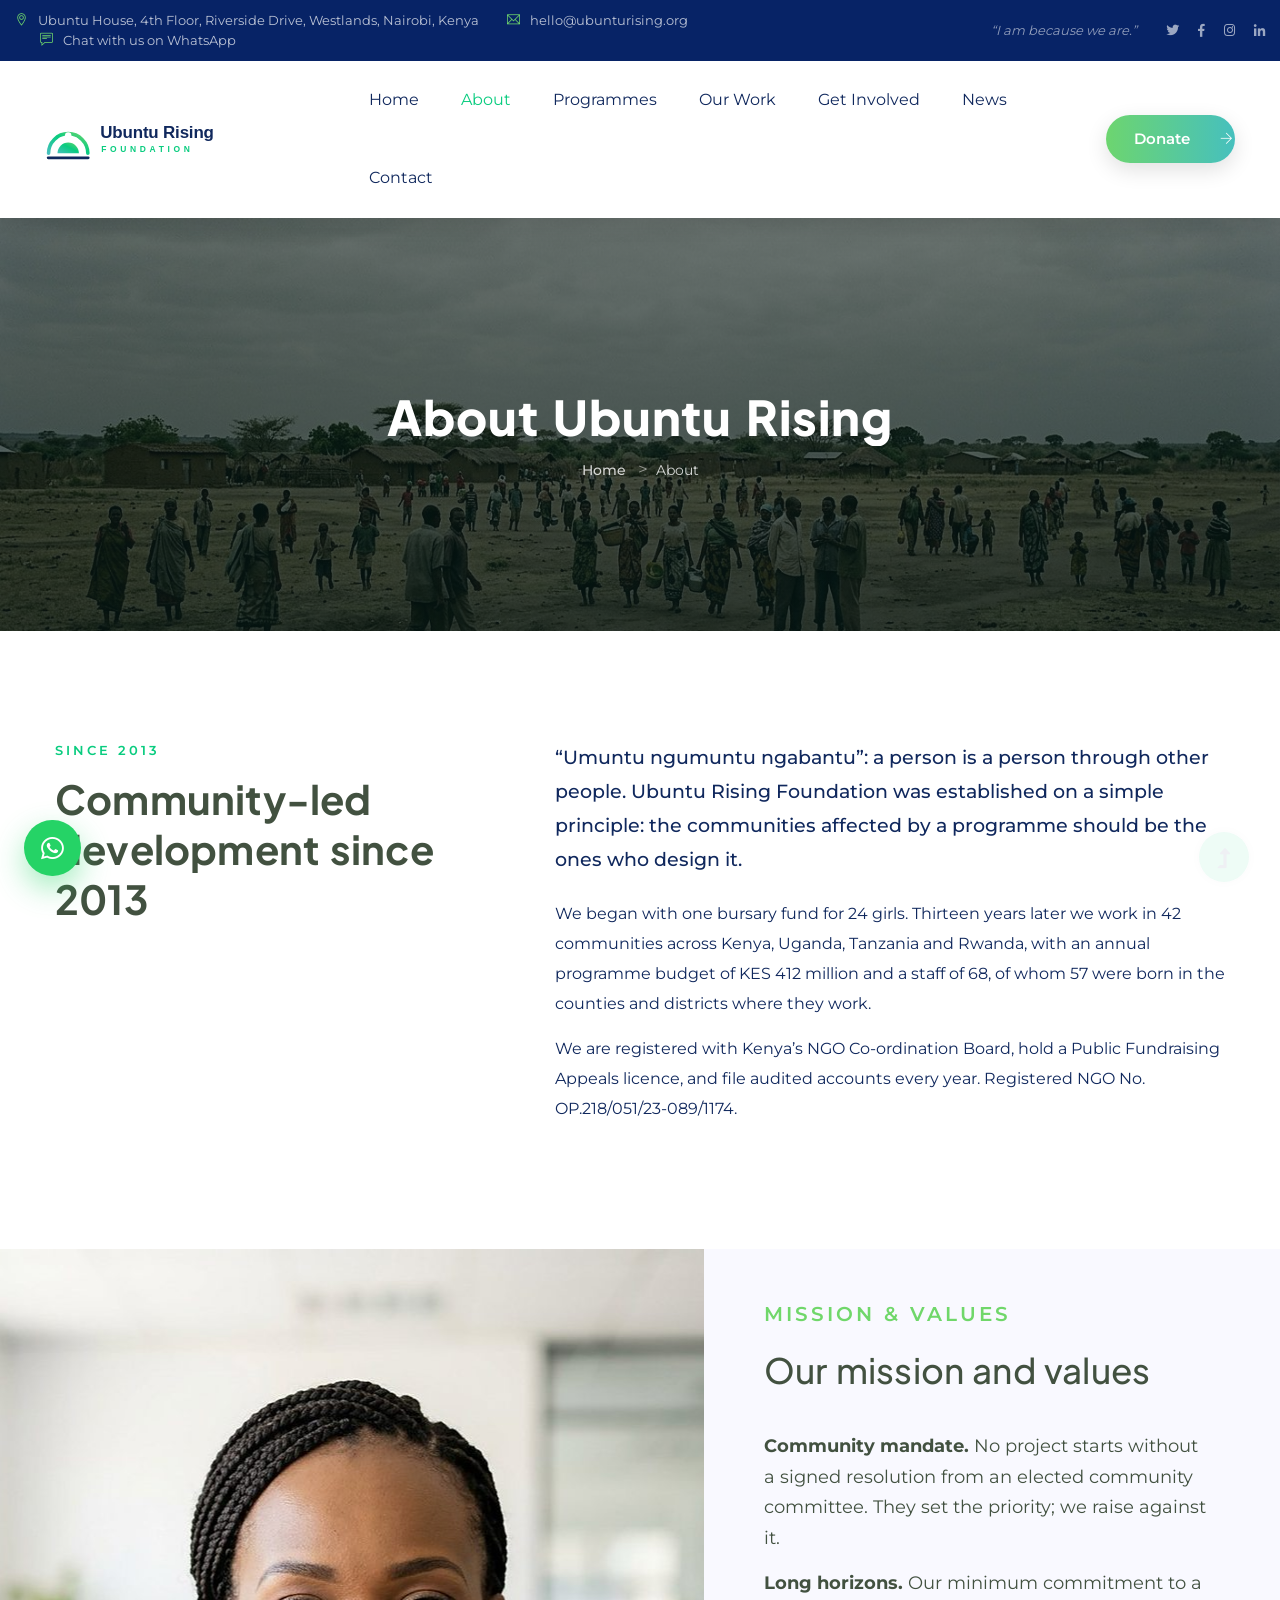
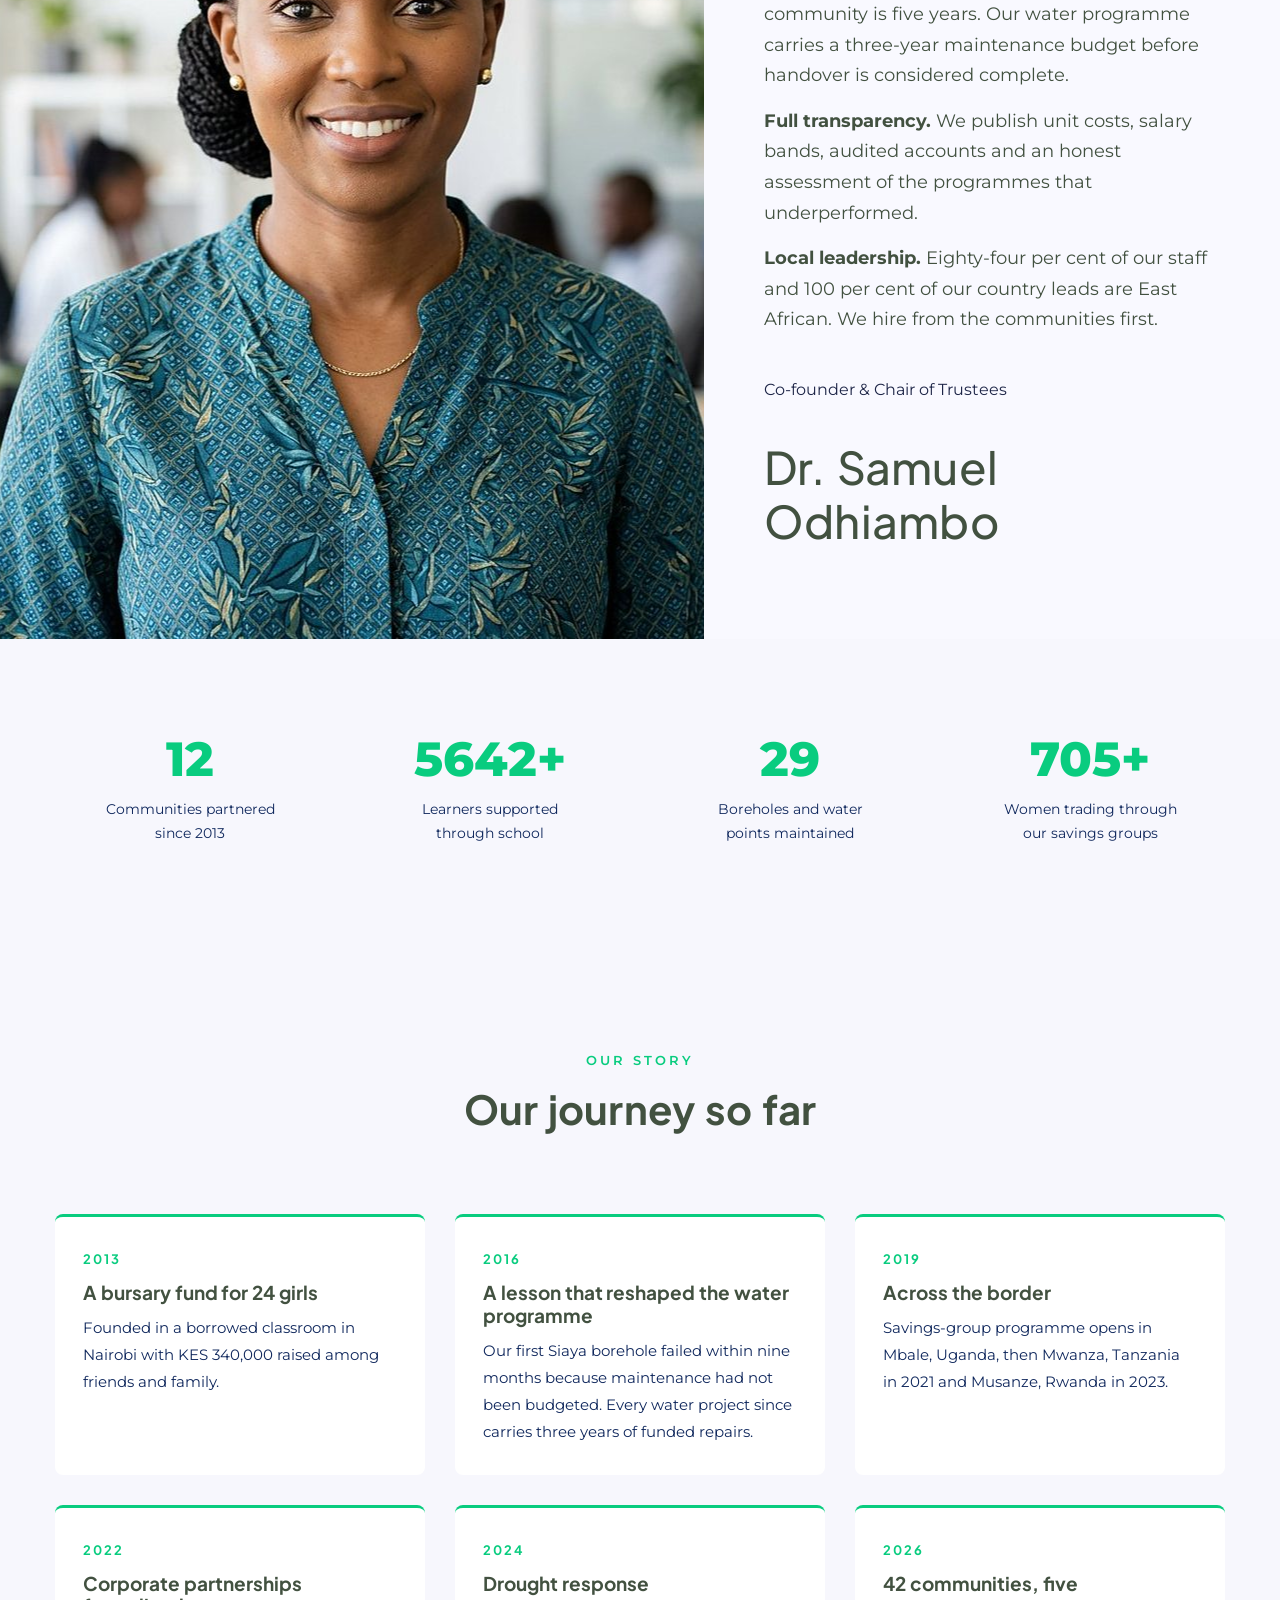
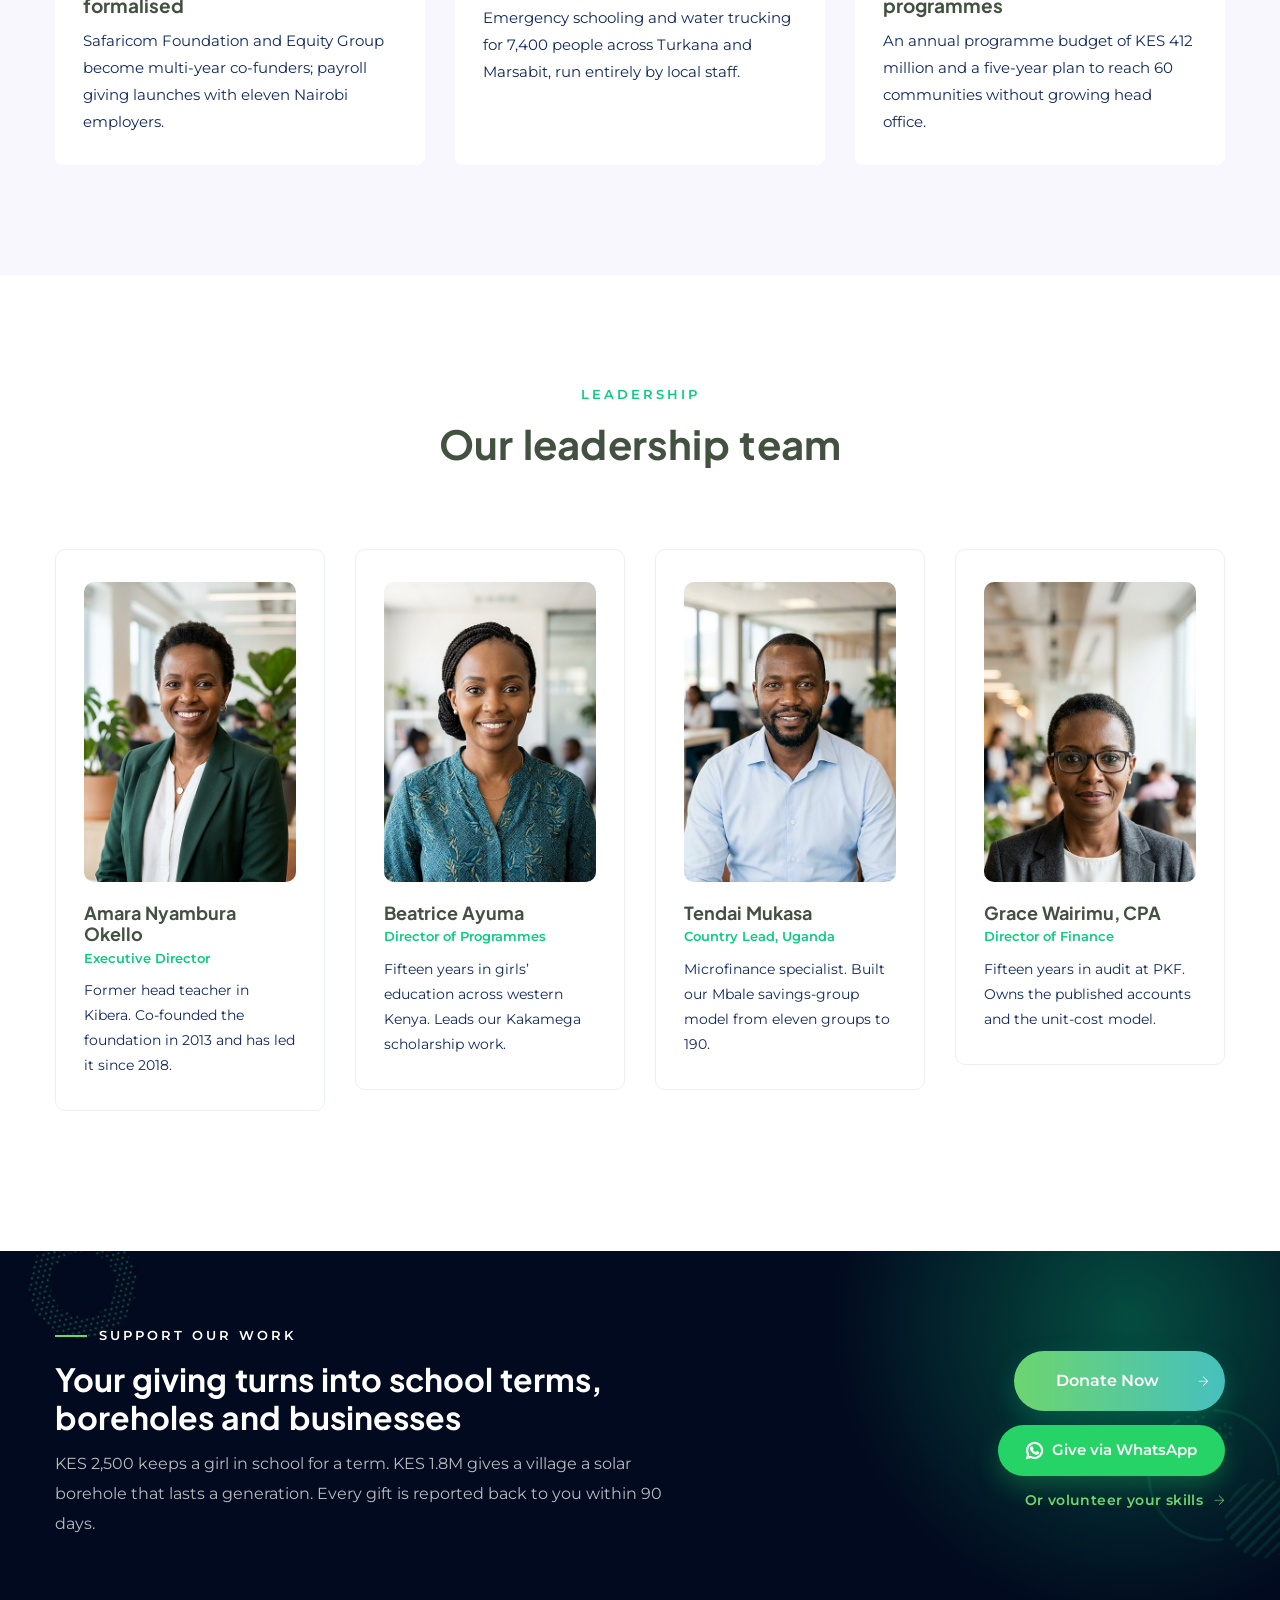
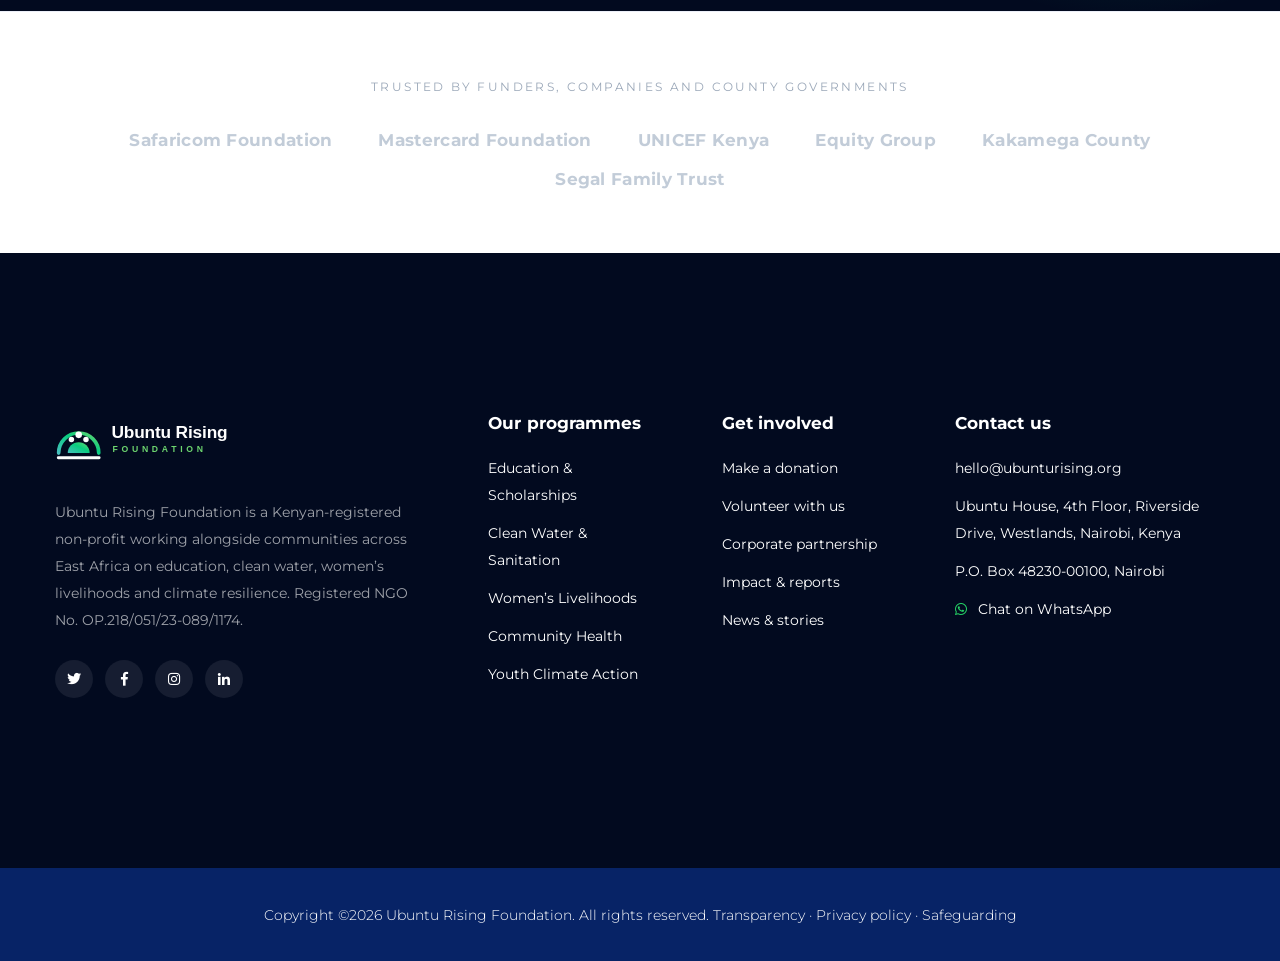
==== commit 1d511b93: "Fix cramped title spacing, add title motion, cut page load time Titles: - headings carried negative " ====
--- a/about.html
+++ b/about.html
@@ -16,7 +16,7 @@
     <!-- CSS here -->
     <link rel="preload" href="assets/fonts/webfonts/plus-jakarta-sans-latin-700-normal.woff2" as="font" type="font/woff2" crossorigin>
     <link rel="preload" href="assets/fonts/webfonts/montserrat-latin-400-normal.woff2" as="font" type="font/woff2" crossorigin>
-    <link rel="stylesheet" href="assets/css/bundle.min.css?v=dfe6df59e6">
+    <link rel="stylesheet" href="assets/css/bundle.min.css?v=679e28f1ff">
 </head>
 
 <body>
@@ -439,7 +439,7 @@
     </div>
 
     <!-- JS here -->
-    <script src="assets/js/bundle.min.js?v=dfe6df59e6" defer></script>
+    <script src="assets/js/bundle.min.js?v=679e28f1ff" defer></script>
 </body>
 
 </html>
--- a/assets/css/bundle.min.css
+++ b/assets/css/bundle.min.css
@@ -1,16 +1,12 @@
 @font-face{font-family:'Plus Jakarta Sans';font-style:normal;font-weight:500;font-display:swap;src:url('../fonts/webfonts/plus-jakarta-sans-latin-500-normal.woff2') format('woff2')}@font-face{font-family:'Plus Jakarta Sans';font-style:normal;font-weight:600;font-display:swap;src:url('../fonts/webfonts/plus-jakarta-sans-latin-600-normal.woff2') format('woff2')}@font-face{font-family:'Plus Jakarta Sans';font-style:normal;font-weight:700;font-display:swap;src:url('../fonts/webfonts/plus-jakarta-sans-latin-700-normal.woff2') format('woff2')}@font-face{font-family:'Plus Jakarta Sans';font-style:normal;font-weight:800;font-display:swap;src:url('../fonts/webfonts/plus-jakarta-sans-latin-800-normal.woff2') format('woff2')}@font-face{font-family:'Montserrat';font-style:normal;font-weight:300;font-display:swap;src:url('../fonts/webfonts/montserrat-latin-300-normal.woff2') format('woff2')}@font-face{font-family:'Montserrat';font-style:normal;font-weight:400;font-display:swap;src:url('../fonts/webfonts/montserrat-latin-400-normal.woff2') format('woff2')}@font-face{font-family:'Montserrat';font-style:normal;font-weight:500;font-display:swap;src:url('../fonts/webfonts/montserrat-latin-500-normal.woff2') format('woff2')}@font-face{font-family:'Montserrat';font-style:normal;font-weight:600;font-display:swap;src:url('../fonts/webfonts/montserrat-latin-600-normal.woff2') format('woff2')}@font-face{font-family:'Montserrat';font-style:normal;font-weight:700;font-display:swap;src:url('../fonts/webfonts/montserrat-latin-700-normal.woff2') format('woff2')}@font-face{font-family:'Montserrat';font-style:normal;font-weight:800;font-display:swap;src:url('../fonts/webfonts/montserrat-latin-800-normal.woff2') format('woff2')}
 :root{--blue:#007bff;--indigo:#6610f2;--purple:#6f42c1;--pink:#e83e8c;--red:#dc3545;--orange:#fd7e14;--yellow:#ffc107;--green:#28a745;--teal:#20c997;--cyan:#17a2b8;--white:#fff;--gray:#6c757d;--gray-dark:#343a40;--primary:#007bff;--secondary:#6c757d;--success:#28a745;--info:#17a2b8;--warning:#ffc107;--danger:#dc3545;--light:#f8f9fa;--dark:#343a40;--breakpoint-xs:0;--breakpoint-sm:576px;--breakpoint-md:768px;--breakpoint-lg:992px;--breakpoint-xl:1200px;--font-family-sans-serif:-apple-system,BlinkMacSystemFont,"Segoe UI",Roboto,"Helvetica Neue",Arial,sans-serif,"Apple Color Emoji","Segoe UI Emoji","Segoe UI Symbol","Noto Color Emoji";--font-family-monospace:SFMono-Regular,Menlo,Monaco,Consolas,"Liberation Mono","Courier New",monospace}*,::after,::before{box-sizing:border-box}html{font-family:sans-serif;line-height:1.15;-webkit-text-size-adjust:100%;-ms-text-size-adjust:100%;-ms-overflow-style:scrollbar;-webkit-tap-highlight-color:transparent}@-ms-viewport{width:device-width}article,aside,figcaption,figure,footer,header,hgroup,main,nav,section{display:block}body{margin:0;font-family:-apple-system,BlinkMacSystemFont,"Segoe UI",Roboto,"Helvetica Neue",Arial,sans-serif,"Apple Color Emoji","Segoe UI Emoji","Segoe UI Symbol","Noto Color Emoji";font-size:1rem;font-weight:400;line-height:1.5;color:#212529;text-align:left;background-color:#fff}[tabindex="-1"]:focus{outline:0!important}hr{box-sizing:content-box;height:0;overflow:visible}h1,h2,h3,h4,h5,h6{margin-top:0;margin-bottom:.5rem}p{margin-top:0;margin-bottom:1rem}abbr[data-original-title],abbr[title]{text-decoration:underline;-webkit-text-decoration:underline dotted;text-decoration:underline dotted;cursor:help;border-bottom:0}address{margin-bottom:1rem;font-style:normal;line-height:inherit}dl,ol,ul{margin-top:0;margin-bottom:1rem}ol ol,ol ul,ul ol,ul ul{margin-bottom:0}dt{font-weight:700}dd{margin-bottom:.5rem;margin-left:0}blockquote{margin:0 0 1rem}dfn{font-style:italic}b,strong{font-weight:bolder}small{font-size:80%}sub,sup{position:relative;font-size:75%;line-height:0;vertical-align:baseline}sub{bottom:-.25em}sup{top:-.5em}a{color:#007bff;text-decoration:none;background-color:transparent;-webkit-text-decoration-skip:objects}a:hover{color:#0056b3;text-decoration:underline}a:not([href]):not([tabindex]){color:inherit;text-decoration:none}a:not([href]):not([tabindex]):focus,a:not([href]):not([tabindex]):hover{color:inherit;text-decoration:none}a:not([href]):not([tabindex]):focus{outline:0}code,kbd,pre,samp{font-family:SFMono-Regular,Menlo,Monaco,Consolas,"Liberation Mono","Courier New",monospace;font-size:1em}pre{margin-top:0;margin-bottom:1rem;overflow:auto;-ms-overflow-style:scrollbar}figure{margin:0 0 1rem}img{vertical-align:middle;border-style:none}svg{overflow:hidden;vertical-align:middle}table{border-collapse:collapse}caption{padding-top:.75rem;padding-bottom:.75rem;color:#6c757d;text-align:left;caption-side:bottom}th{text-align:inherit}label{display:inline-block;margin-bottom:.5rem}button{border-radius:0}button:focus{outline:1px dotted;outline:5px auto -webkit-focus-ring-color}button,input,optgroup,select,textarea{margin:0;font-family:inherit;font-size:inherit;line-height:inherit}button,input{overflow:visible}button,select{text-transform:none}[type=reset],[type=submit],button,html [type=button]{-webkit-appearance:button}[type=button]::-moz-focus-inner,[type=reset]::-moz-focus-inner,[type=submit]::-moz-focus-inner,button::-moz-focus-inner{padding:0;border-style:none}input[type=checkbox],input[type=radio]{box-sizing:border-box;padding:0}input[type=date],input[type=datetime-local],input[type=month],input[type=time]{-webkit-appearance:listbox}textarea{overflow:auto;resize:vertical}fieldset{min-width:0;padding:0;margin:0;border:0}legend{display:block;width:100%;max-width:100%;padding:0;margin-bottom:.5rem;font-size:1.5rem;line-height:inherit;color:inherit;white-space:normal}progress{vertical-align:baseline}[type=number]::-webkit-inner-spin-button,[type=number]::-webkit-outer-spin-button{height:auto}[type=search]{outline-offset:-2px;-webkit-appearance:none}[type=search]::-webkit-search-cancel-button,[type=search]::-webkit-search-decoration{-webkit-appearance:none}::-webkit-file-upload-button{font:inherit;-webkit-appearance:button}output{display:inline-block}summary{display:list-item;cursor:pointer}template{display:none}[hidden]{display:none!important}.h1,.h2,.h3,.h4,.h5,.h6,h1,h2,h3,h4,h5,h6{margin-bottom:.5rem;font-family:inherit;font-weight:500;line-height:1.2;color:inherit}.h1,h1{font-size:2.5rem}.h2,h2{font-size:2rem}.h3,h3{font-size:1.75rem}.h4,h4{font-size:1.5rem}.h5,h5{font-size:1.25rem}.h6,h6{font-size:1rem}.lead{font-size:1.25rem;font-weight:300}.display-1{font-size:6rem;font-weight:300;line-height:1.2}.display-2{font-size:5.5rem;font-weight:300;line-height:1.2}.display-3{font-size:4.5rem;font-weight:300;line-height:1.2}.display-4{font-size:3.5rem;font-weight:300;line-height:1.2}hr{margin-top:1rem;margin-bottom:1rem;border:0;border-top:1px solid rgba(0,0,0,.1)}.small,small{font-size:80%;font-weight:400}.mark,mark{padding:.2em;background-color:#fcf8e3}.list-unstyled{padding-left:0;list-style:none}.list-inline{padding-left:0;list-style:none}.list-inline-item{display:inline-block}.list-inline-item:not(:last-child){margin-right:.5rem}.initialism{font-size:90%;text-transform:uppercase}.blockquote{margin-bottom:1rem;font-size:1.25rem}.blockquote-footer{display:block;font-size:80%;color:#6c757d}.blockquote-footer::before{content:"\2014 \00A0"}.img-fluid{max-width:100%;height:auto}.img-thumbnail{padding:.25rem;background-color:#fff;border:1px solid #dee2e6;border-radius:.25rem;max-width:100%;height:auto}.figure{display:inline-block}.figure-img{margin-bottom:.5rem;line-height:1}.figure-caption{font-size:90%;color:#6c757d}code{font-size:87.5%;color:#e83e8c;word-break:break-word}a>code{color:inherit}kbd{padding:.2rem .4rem;font-size:87.5%;color:#fff;background-color:#212529;border-radius:.2rem}kbd kbd{padding:0;font-size:100%;font-weight:700}pre{display:block;font-size:87.5%;color:#212529}pre code{font-size:inherit;color:inherit;word-break:normal}.pre-scrollable{max-height:340px;overflow-y:scroll}.container{width:100%;padding-right:15px;padding-left:15px;margin-right:auto;margin-left:auto}@media (min-width:576px){.container{max-width:540px}}@media (min-width:768px){.container{max-width:720px}}@media (min-width:992px){.container{max-width:960px}}@media (min-width:1200px){.container{max-width:1200px}}.container-fluid{width:100%;padding-right:15px;padding-left:15px;margin-right:auto;margin-left:auto}.row{display:-ms-flexbox;display:flex;-ms-flex-wrap:wrap;flex-wrap:wrap;margin-right:-15px;margin-left:-15px}.no-gutters{margin-right:0;margin-left:0}.no-gutters>.col,.no-gutters>[class*=col-]{padding-right:0;padding-left:0}.col,.col-1,.col-10,.col-11,.col-12,.col-2,.col-3,.col-4,.col-5,.col-6,.col-7,.col-8,.col-9,.col-auto,.col-lg,.col-lg-1,.col-lg-10,.col-lg-11,.col-lg-12,.col-lg-2,.col-lg-3,.col-lg-4,.col-lg-5,.col-lg-6,.col-lg-7,.col-lg-8,.col-lg-9,.col-lg-auto,.col-md,.col-md-1,.col-md-10,.col-md-11,.col-md-12,.col-md-2,.col-md-3,.col-md-4,.col-md-5,.col-md-6,.col-md-7,.col-md-8,.col-md-9,.col-md-auto,.col-sm,.col-sm-1,.col-sm-10,.col-sm-11,.col-sm-12,.col-sm-2,.col-sm-3,.col-sm-4,.col-sm-5,.col-sm-6,.col-sm-7,.col-sm-8,.col-sm-9,.col-sm-auto,.col-xl,.col-xl-1,.col-xl-10,.col-xl-11,.col-xl-12,.col-xl-2,.col-xl-3,.col-xl-4,.col-xl-5,.col-xl-6,.col-xl-7,.col-xl-8,.col-xl-9,.col-xl-auto{position:relative;width:100%;min-height:1px;padding-right:15px;padding-left:15px}.col{-ms-flex-preferred-size:0;flex-basis:0;-ms-flex-positive:1;flex-grow:1;max-width:100%}.col-auto{-ms-flex:0 0 auto;flex:0 0 auto;width:auto;max-width:none}.col-1{-ms-flex:0 0 8.333333%;flex:0 0 8.333333%;max-width:8.333333%}.col-2{-ms-flex:0 0 16.666667%;flex:0 0 16.666667%;max-width:16.666667%}.col-3{-ms-flex:0 0 25%;flex:0 0 25%;max-width:25%}.col-4{-ms-flex:0 0 33.333333%;flex:0 0 33.333333%;max-width:33.333333%}.col-5{-ms-flex:0 0 41.666667%;flex:0 0 41.666667%;max-width:41.666667%}.col-6{-ms-flex:0 0 50%;flex:0 0 50%;max-width:50%}.col-7{-ms-flex:0 0 58.333333%;flex:0 0 58.333333%;max-width:58.333333%}.col-8{-ms-flex:0 0 66.666667%;flex:0 0 66.666667%;max-width:66.666667%}.col-9{-ms-flex:0 0 75%;flex:0 0 75%;max-width:75%}.col-10{-ms-flex:0 0 83.333333%;flex:0 0 83.333333%;max-width:83.333333%}.col-11{-ms-flex:0 0 91.666667%;flex:0 0 91.666667%;max-width:91.666667%}.col-12{-ms-flex:0 0 100%;flex:0 0 100%;max-width:100%}.order-first{-ms-flex-order:-1;order:-1}.order-last{-ms-flex-order:13;order:13}.order-0{-ms-flex-order:0;order:0}.order-1{-ms-flex-order:1;order:1}.order-2{-ms-flex-order:2;order:2}.order-3{-ms-flex-order:3;order:3}.order-4{-ms-flex-order:4;order:4}.order-5{-ms-flex-order:5;order:5}.order-6{-ms-flex-order:6;order:6}.order-7{-ms-flex-order:7;order:7}.order-8{-ms-flex-order:8;order:8}.order-9{-ms-flex-order:9;order:9}.order-10{-ms-flex-order:10;order:10}.order-11{-ms-flex-order:11;order:11}.order-12{-ms-flex-order:12;order:12}.offset-1{margin-left:8.333333%}.offset-2{margin-left:16.666667%}.offset-3{margin-left:25%}.offset-4{margin-left:33.333333%}.offset-5{margin-left:41.666667%}.offset-6{margin-left:50%}.offset-7{margin-left:58.333333%}.offset-8{margin-left:66.666667%}.offset-9{margin-left:75%}.offset-10{margin-left:83.333333%}.offset-11{margin-left:91.666667%}@media (min-width:576px){.col-sm{-ms-flex-preferred-size:0;flex-basis:0;-ms-flex-positive:1;flex-grow:1;max-width:100%}.col-sm-auto{-ms-flex:0 0 auto;flex:0 0 auto;width:auto;max-width:none}.col-sm-1{-ms-flex:0 0 8.333333%;flex:0 0 8.333333%;max-width:8.333333%}.col-sm-2{-ms-flex:0 0 16.666667%;flex:0 0 16.666667%;max-width:16.666667%}.col-sm-3{-ms-flex:0 0 25%;flex:0 0 25%;max-width:25%}.col-sm-4{-ms-flex:0 0 33.333333%;flex:0 0 33.333333%;max-width:33.333333%}.col-sm-5{-ms-flex:0 0 41.666667%;flex:0 0 41.666667%;max-width:41.666667%}.col-sm-6{-ms-flex:0 0 50%;flex:0 0 50%;max-width:50%}.col-sm-7{-ms-flex:0 0 58.333333%;flex:0 0 58.333333%;max-width:58.333333%}.col-sm-8{-ms-flex:0 0 66.666667%;flex:0 0 66.666667%;max-width:66.666667%}.col-sm-9{-ms-flex:0 0 75%;flex:0 0 75%;max-width:75%}.col-sm-10{-ms-flex:0 0 83.333333%;flex:0 0 83.333333%;max-width:83.333333%}.col-sm-11{-ms-flex:0 0 91.666667%;flex:0 0 91.666667%;max-width:91.666667%}.col-sm-12{-ms-flex:0 0 100%;flex:0 0 100%;max-width:100%}.order-sm-first{-ms-flex-order:-1;order:-1}.order-sm-last{-ms-flex-order:13;order:13}.order-sm-0{-ms-flex-order:0;order:0}.order-sm-1{-ms-flex-order:1;order:1}.order-sm-2{-ms-flex-order:2;order:2}.order-sm-3{-ms-flex-order:3;order:3}.order-sm-4{-ms-flex-order:4;order:4}.order-sm-5{-ms-flex-order:5;order:5}.order-sm-6{-ms-flex-order:6;order:6}.order-sm-7{-ms-flex-order:7;order:7}.order-sm-8{-ms-flex-order:8;order:8}.order-sm-9{-ms-flex-order:9;order:9}.order-sm-10{-ms-flex-order:10;order:10}.order-sm-11{-ms-flex-order:11;order:11}.order-sm-12{-ms-flex-order:12;order:12}.offset-sm-0{margin-left:0}.offset-sm-1{margin-left:8.333333%}.offset-sm-2{margin-left:16.666667%}.offset-sm-3{margin-left:25%}.offset-sm-4{margin-left:33.333333%}.offset-sm-5{margin-left:41.666667%}.offset-sm-6{margin-left:50%}.offset-sm-7{margin-left:58.333333%}.offset-sm-8{margin-left:66.666667%}.offset-sm-9{margin-left:75%}.offset-sm-10{margin-left:83.333333%}.offset-sm-11{margin-left:91.666667%}}@media (min-width:768px){.col-md{-ms-flex-preferred-size:0;flex-basis:0;-ms-flex-positive:1;flex-grow:1;max-width:100%}.col-md-auto{-ms-flex:0 0 auto;flex:0 0 auto;width:auto;max-width:none}.col-md-1{-ms-flex:0 0 8.333333%;flex:0 0 8.333333%;max-width:8.333333%}.col-md-2{-ms-flex:0 0 16.666667%;flex:0 0 16.666667%;max-width:16.666667%}.col-md-3{-ms-flex:0 0 25%;flex:0 0 25%;max-width:25%}.col-md-4{-ms-flex:0 0 33.333333%;flex:0 0 33.333333%;max-width:33.333333%}.col-md-5{-ms-flex:0 0 41.666667%;flex:0 0 41.666667%;max-width:41.666667%}.col-md-6{-ms-flex:0 0 50%;flex:0 0 50%;max-width:50%}.col-md-7{-ms-flex:0 0 58.333333%;flex:0 0 58.333333%;max-width:58.333333%}.col-md-8{-ms-flex:0 0 66.666667%;flex:0 0 66.666667%;max-width:66.666667%}.col-md-9{-ms-flex:0 0 75%;flex:0 0 75%;max-width:75%}.col-md-10{-ms-flex:0 0 83.333333%;flex:0 0 83.333333%;max-width:83.333333%}.col-md-11{-ms-flex:0 0 91.666667%;flex:0 0 91.666667%;max-width:91.666667%}.col-md-12{-ms-flex:0 0 100%;flex:0 0 100%;max-width:100%}.order-md-first{-ms-flex-order:-1;order:-1}.order-md-last{-ms-flex-order:13;order:13}.order-md-0{-ms-flex-order:0;order:0}.order-md-1{-ms-flex-order:1;order:1}.order-md-2{-ms-flex-order:2;order:2}.order-md-3{-ms-flex-order:3;order:3}.order-md-4{-ms-flex-order:4;order:4}.order-md-5{-ms-flex-order:5;order:5}.order-md-6{-ms-flex-order:6;order:6}.order-md-7{-ms-flex-order:7;order:7}.order-md-8{-ms-flex-order:8;order:8}.order-md-9{-ms-flex-order:9;order:9}.order-md-10{-ms-flex-order:10;order:10}.order-md-11{-ms-flex-order:11;order:11}.order-md-12{-ms-flex-order:12;order:12}.offset-md-0{margin-left:0}.offset-md-1{margin-left:8.333333%}.offset-md-2{margin-left:16.666667%}.offset-md-3{margin-left:25%}.offset-md-4{margin-left:33.333333%}.offset-md-5{margin-left:41.666667%}.offset-md-6{margin-left:50%}.offset-md-7{margin-left:58.333333%}.offset-md-8{margin-left:66.666667%}.offset-md-9{margin-left:75%}.offset-md-10{margin-left:83.333333%}.offset-md-11{margin-left:91.666667%}}@media (min-width:992px){.col-lg{-ms-flex-preferred-size:0;flex-basis:0;-ms-flex-positive:1;flex-grow:1;max-width:100%}.col-lg-auto{-ms-flex:0 0 auto;flex:0 0 auto;width:auto;max-width:none}.col-lg-1{-ms-flex:0 0 8.333333%;flex:0 0 8.333333%;max-width:8.333333%}.col-lg-2{-ms-flex:0 0 16.666667%;flex:0 0 16.666667%;max-width:16.666667%}.col-lg-3{-ms-flex:0 0 25%;flex:0 0 25%;max-width:25%}.col-lg-4{-ms-flex:0 0 33.333333%;flex:0 0 33.333333%;max-width:33.333333%}.col-lg-5{-ms-flex:0 0 41.666667%;flex:0 0 41.666667%;max-width:41.666667%}.col-lg-6{-ms-flex:0 0 50%;flex:0 0 50%;max-width:50%}.col-lg-7{-ms-flex:0 0 58.333333%;flex:0 0 58.333333%;max-width:58.333333%}.col-lg-8{-ms-flex:0 0 66.666667%;flex:0 0 66.666667%;max-width:66.666667%}.col-lg-9{-ms-flex:0 0 75%;flex:0 0 75%;max-width:75%}.col-lg-10{-ms-flex:0 0 83.333333%;flex:0 0 83.333333%;max-width:83.333333%}.col-lg-11{-ms-flex:0 0 91.666667%;flex:0 0 91.666667%;max-width:91.666667%}.col-lg-12{-ms-flex:0 0 100%;flex:0 0 100%;max-width:100%}.order-lg-first{-ms-flex-order:-1;order:-1}.order-lg-last{-ms-flex-order:13;order:13}.order-lg-0{-ms-flex-order:0;order:0}.order-lg-1{-ms-flex-order:1;order:1}.order-lg-2{-ms-flex-order:2;order:2}.order-lg-3{-ms-flex-order:3;order:3}.order-lg-4{-ms-flex-order:4;order:4}.order-lg-5{-ms-flex-order:5;order:5}.order-lg-6{-ms-flex-order:6;order:6}.order-lg-7{-ms-flex-order:7;order:7}.order-lg-8{-ms-flex-order:8;order:8}.order-lg-9{-ms-flex-order:9;order:9}.order-lg-10{-ms-flex-order:10;order:10}.order-lg-11{-ms-flex-order:11;order:11}.order-lg-12{-ms-flex-order:12;order:12}.offset-lg-0{margin-left:0}.offset-lg-1{margin-left:8.333333%}.offset-lg-2{margin-left:16.666667%}.offset-lg-3{margin-left:25%}.offset-lg-4{margin-left:33.333333%}.offset-lg-5{margin-left:41.666667%}.offset-lg-6{margin-left:50%}.offset-lg-7{margin-left:58.333333%}.offset-lg-8{margin-left:66.666667%}.offset-lg-9{margin-left:75%}.offset-lg-10{margin-left:83.333333%}.offset-lg-11{margin-left:91.666667%}}@media (min-width:1200px){.col-xl{-ms-flex-preferred-size:0;flex-basis:0;-ms-flex-positive:1;flex-grow:1;max-width:100%}.col-xl-auto{-ms-flex:0 0 auto;flex:0 0 auto;width:auto;max-width:none}.col-xl-1{-ms-flex:0 0 8.333333%;flex:0 0 8.333333%;max-width:8.333333%}.col-xl-2{-ms-flex:0 0 16.666667%;flex:0 0 16.666667%;max-width:16.666667%}.col-xl-3{-ms-flex:0 0 25%;flex:0 0 25%;max-width:25%}.col-xl-4{-ms-flex:0 0 33.333333%;flex:0 0 33.333333%;max-width:33.333333%}.col-xl-5{-ms-flex:0 0 41.666667%;flex:0 0 41.666667%;max-width:41.666667%}.col-xl-6{-ms-flex:0 0 50%;flex:0 0 50%;max-width:50%}.col-xl-7{-ms-flex:0 0 58.333333%;flex:0 0 58.333333%;max-width:58.333333%}.col-xl-8{-ms-flex:0 0 66.666667%;flex:0 0 66.666667%;max-width:66.666667%}.col-xl-9{-ms-flex:0 0 75%;flex:0 0 75%;max-width:75%}.col-xl-10{-ms-flex:0 0 83.333333%;flex:0 0 83.333333%;max-width:83.333333%}.col-xl-11{-ms-flex:0 0 91.666667%;flex:0 0 91.666667%;max-width:91.666667%}.col-xl-12{-ms-flex:0 0 100%;flex:0 0 100%;max-width:100%}.order-xl-first{-ms-flex-order:-1;order:-1}.order-xl-last{-ms-flex-order:13;order:13}.order-xl-0{-ms-flex-order:0;order:0}.order-xl-1{-ms-flex-order:1;order:1}.order-xl-2{-ms-flex-order:2;order:2}.order-xl-3{-ms-flex-order:3;order:3}.order-xl-4{-ms-flex-order:4;order:4}.order-xl-5{-ms-flex-order:5;order:5}.order-xl-6{-ms-flex-order:6;order:6}.order-xl-7{-ms-flex-order:7;order:7}.order-xl-8{-ms-flex-order:8;order:8}.order-xl-9{-ms-flex-order:9;order:9}.order-xl-10{-ms-flex-order:10;order:10}.order-xl-11{-ms-flex-order:11;order:11}.order-xl-12{-ms-flex-order:12;order:12}.offset-xl-0{margin-left:0}.offset-xl-1{margin-left:8.333333%}.offset-xl-2{margin-left:16.666667%}.offset-xl-3{margin-left:25%}.offset-xl-4{margin-left:33.333333%}.offset-xl-5{margin-left:41.666667%}.offset-xl-6{margin-left:50%}.offset-xl-7{margin-left:58.333333%}.offset-xl-8{margin-left:66.666667%}.offset-xl-9{margin-left:75%}.offset-xl-10{margin-left:83.333333%}.offset-xl-11{margin-left:91.666667%}}.table{width:100%;margin-bottom:1rem;background-color:transparent}.table td,.table th{padding:.75rem;vertical-align:top;border-top:1px solid #dee2e6}.table thead th{vertical-align:bottom;border-bottom:2px solid #dee2e6}.table tbody+tbody{border-top:2px solid #dee2e6}.table .table{background-color:#fff}.table-sm td,.table-sm th{padding:.3rem}.table-bordered{border:1px solid #dee2e6}.table-bordered td,.table-bordered th{border:1px solid #dee2e6}.table-bordered thead td,.table-bordered thead th{border-bottom-width:2px}.table-borderless tbody+tbody,.table-borderless td,.table-borderless th,.table-borderless thead th{border:0}.table-striped tbody tr:nth-of-type(odd){background-color:rgba(0,0,0,.05)}.table-hover tbody tr:hover{background-color:rgba(0,0,0,.075)}.table-primary,.table-primary>td,.table-primary>th{background-color:#b8daff}.table-hover .table-primary:hover{background-color:#9fcdff}.table-hover .table-primary:hover>td,.table-hover .table-primary:hover>th{background-color:#9fcdff}.table-secondary,.table-secondary>td,.table-secondary>th{background-color:#d6d8db}.table-hover .table-secondary:hover{background-color:#c8cbcf}.table-hover .table-secondary:hover>td,.table-hover .table-secondary:hover>th{background-color:#c8cbcf}.table-success,.table-success>td,.table-success>th{background-color:#c3e6cb}.table-hover .table-success:hover{background-color:#b1dfbb}.table-hover .table-success:hover>td,.table-hover .table-success:hover>th{background-color:#b1dfbb}.table-info,.table-info>td,.table-info>th{background-color:#bee5eb}.table-hover .table-info:hover{background-color:#abdde5}.table-hover .table-info:hover>td,.table-hover .table-info:hover>th{background-color:#abdde5}.table-warning,.table-warning>td,.table-warning>th{background-color:#ffeeba}.table-hover .table-warning:hover{background-color:#ffe8a1}.table-hover .table-warning:hover>td,.table-hover .table-warning:hover>th{background-color:#ffe8a1}.table-danger,.table-danger>td,.table-danger>th{background-color:#f5c6cb}.table-hover .table-danger:hover{background-color:#f1b0b7}.table-hover .table-danger:hover>td,.table-hover .table-danger:hover>th{background-color:#f1b0b7}.table-light,.table-light>td,.table-light>th{background-color:#fdfdfe}.table-hover .table-light:hover{background-color:#ececf6}.table-hover .table-light:hover>td,.table-hover .table-light:hover>th{background-color:#ececf6}.table-dark,.table-dark>td,.table-dark>th{background-color:#c6c8ca}.table-hover .table-dark:hover{background-color:#b9bbbe}.table-hover .table-dark:hover>td,.table-hover .table-dark:hover>th{background-color:#b9bbbe}.table-active,.table-active>td,.table-active>th{background-color:rgba(0,0,0,.075)}.table-hover .table-active:hover{background-color:rgba(0,0,0,.075)}.table-hover .table-active:hover>td,.table-hover .table-active:hover>th{background-color:rgba(0,0,0,.075)}.table .thead-dark th{color:#fff;background-color:#212529;border-color:#32383e}.table .thead-light th{color:#495057;background-color:#e9ecef;border-color:#dee2e6}.table-dark{color:#fff;background-color:#212529}.table-dark td,.table-dark th,.table-dark thead th{border-color:#32383e}.table-dark.table-bordered{border:0}.table-dark.table-striped tbody tr:nth-of-type(odd){background-color:rgba(255,255,255,.05)}.table-dark.table-hover tbody tr:hover{background-color:rgba(255,255,255,.075)}@media (max-width:575.98px){.table-responsive-sm{display:block;width:100%;overflow-x:auto;-webkit-overflow-scrolling:touch;-ms-overflow-style:-ms-autohiding-scrollbar}.table-responsive-sm>.table-bordered{border:0}}@media (max-width:767.98px){.table-responsive-md{display:block;width:100%;overflow-x:auto;-webkit-overflow-scrolling:touch;-ms-overflow-style:-ms-autohiding-scrollbar}.table-responsive-md>.table-bordered{border:0}}@media (max-width:991.98px){.table-responsive-lg{display:block;width:100%;overflow-x:auto;-webkit-overflow-scrolling:touch;-ms-overflow-style:-ms-autohiding-scrollbar}.table-responsive-lg>.table-bordered{border:0}}@media (max-width:1199.98px){.table-responsive-xl{display:block;width:100%;overflow-x:auto;-webkit-overflow-scrolling:touch;-ms-overflow-style:-ms-autohiding-scrollbar}.table-responsive-xl>.table-bordered{border:0}}.table-responsive{display:block;width:100%;overflow-x:auto;-webkit-overflow-scrolling:touch;-ms-overflow-style:-ms-autohiding-scrollbar}.table-responsive>.table-bordered{border:0}.form-control{display:block;width:100%;height:calc(2.25rem + 2px);padding:.375rem .75rem;font-size:1rem;line-height:1.5;color:#495057;background-color:#fff;background-clip:padding-box;border:1px solid #ced4da;border-radius:.25rem;transition:border-color .15s ease-in-out,box-shadow .15s ease-in-out}@media screen and (prefers-reduced-motion:reduce){.form-control{transition:none}}.form-control::-ms-expand{background-color:transparent;border:0}.form-control:focus{color:#495057;background-color:#fff;border-color:#80bdff;outline:0;box-shadow:0 0 0 .2rem rgba(0,123,255,.25)}.form-control::-webkit-input-placeholder{color:#6c757d;opacity:1}.form-control::-moz-placeholder{color:#6c757d;opacity:1}.form-control:-ms-input-placeholder{color:#6c757d;opacity:1}.form-control::-ms-input-placeholder{color:#6c757d;opacity:1}.form-control::placeholder{color:#6c757d;opacity:1}.form-control:disabled,.form-control[readonly]{background-color:#e9ecef;opacity:1}select.form-control:focus::-ms-value{color:#495057;background-color:#fff}.form-control-file,.form-control-range{display:block;width:100%}.col-form-label{padding-top:calc(.375rem + 1px);padding-bottom:calc(.375rem + 1px);margin-bottom:0;font-size:inherit;line-height:1.5}.col-form-label-lg{padding-top:calc(.5rem + 1px);padding-bottom:calc(.5rem + 1px);font-size:1.25rem;line-height:1.5}.col-form-label-sm{padding-top:calc(.25rem + 1px);padding-bottom:calc(.25rem + 1px);font-size:.875rem;line-height:1.5}.form-control-plaintext{display:block;width:100%;padding-top:.375rem;padding-bottom:.375rem;margin-bottom:0;line-height:1.5;color:#212529;background-color:transparent;border:solid transparent;border-width:1px 0}.form-control-plaintext.form-control-lg,.form-control-plaintext.form-control-sm{padding-right:0;padding-left:0}.form-control-sm{height:calc(1.8125rem + 2px);padding:.25rem .5rem;font-size:.875rem;line-height:1.5;border-radius:.2rem}.form-control-lg{height:calc(2.875rem + 2px);padding:.5rem 1rem;font-size:1.25rem;line-height:1.5;border-radius:.3rem}select.form-control[multiple],select.form-control[size]{height:auto}textarea.form-control{height:auto}.form-group{margin-bottom:1rem}.form-text{display:block;margin-top:.25rem}.form-row{display:-ms-flexbox;display:flex;-ms-flex-wrap:wrap;flex-wrap:wrap;margin-right:-5px;margin-left:-5px}.form-row>.col,.form-row>[class*=col-]{padding-right:5px;padding-left:5px}.form-check{position:relative;display:block;padding-left:1.25rem}.form-check-input{position:absolute;margin-top:.3rem;margin-left:-1.25rem}.form-check-input:disabled~.form-check-label{color:#6c757d}.form-check-label{margin-bottom:0}.form-check-inline{display:-ms-inline-flexbox;display:inline-flex;-ms-flex-align:center;align-items:center;padding-left:0;margin-right:.75rem}.form-check-inline .form-check-input{position:static;margin-top:0;margin-right:.3125rem;margin-left:0}.valid-feedback{display:none;width:100%;margin-top:.25rem;font-size:80%;color:#28a745}.valid-tooltip{position:absolute;top:100%;z-index:5;display:none;max-width:100%;padding:.25rem .5rem;margin-top:.1rem;font-size:.875rem;line-height:1.5;color:#fff;background-color:rgba(40,167,69,.9);border-radius:.25rem}.custom-select.is-valid,.form-control.is-valid,.was-validated .custom-select:valid,.was-validated .form-control:valid{border-color:#28a745}.custom-select.is-valid:focus,.form-control.is-valid:focus,.was-validated .custom-select:valid:focus,.was-validated .form-control:valid:focus{border-color:#28a745;box-shadow:0 0 0 .2rem rgba(40,167,69,.25)}.custom-select.is-valid~.valid-feedback,.custom-select.is-valid~.valid-tooltip,.form-control.is-valid~.valid-feedback,.form-control.is-valid~.valid-tooltip,.was-validated .custom-select:valid~.valid-feedback,.was-validated .custom-select:valid~.valid-tooltip,.was-validated .form-control:valid~.valid-feedback,.was-validated .form-control:valid~.valid-tooltip{display:block}.form-control-file.is-valid~.valid-feedback,.form-control-file.is-valid~.valid-tooltip,.was-validated .form-control-file:valid~.valid-feedback,.was-validated .form-control-file:valid~.valid-tooltip{display:block}.form-check-input.is-valid~.form-check-label,.was-validated .form-check-input:valid~.form-check-label{color:#28a745}.form-check-input.is-valid~.valid-feedback,.form-check-input.is-valid~.valid-tooltip,.was-validated .form-check-input:valid~.valid-feedback,.was-validated .form-check-input:valid~.valid-tooltip{display:block}.custom-control-input.is-valid~.custom-control-label,.was-validated .custom-control-input:valid~.custom-control-label{color:#28a745}.custom-control-input.is-valid~.custom-control-label::before,.was-validated .custom-control-input:valid~.custom-control-label::before{background-color:#71dd8a}.custom-control-input.is-valid~.valid-feedback,.custom-control-input.is-valid~.valid-tooltip,.was-validated .custom-control-input:valid~.valid-feedback,.was-validated .custom-control-input:valid~.valid-tooltip{display:block}.custom-control-input.is-valid:checked~.custom-control-label::before,.was-validated .custom-control-input:valid:checked~.custom-control-label::before{background-color:#34ce57}.custom-control-input.is-valid:focus~.custom-control-label::before,.was-validated .custom-control-input:valid:focus~.custom-control-label::before{box-shadow:0 0 0 1px #fff,0 0 0 .2rem rgba(40,167,69,.25)}.custom-file-input.is-valid~.custom-file-label,.was-validated .custom-file-input:valid~.custom-file-label{border-color:#28a745}.custom-file-input.is-valid~.custom-file-label::after,.was-validated .custom-file-input:valid~.custom-file-label::after{border-color:inherit}.custom-file-input.is-valid~.valid-feedback,.custom-file-input.is-valid~.valid-tooltip,.was-validated .custom-file-input:valid~.valid-feedback,.was-validated .custom-file-input:valid~.valid-tooltip{display:block}.custom-file-input.is-valid:focus~.custom-file-label,.was-validated .custom-file-input:valid:focus~.custom-file-label{box-shadow:0 0 0 .2rem rgba(40,167,69,.25)}.invalid-feedback{display:none;width:100%;margin-top:.25rem;font-size:80%;color:#dc3545}.invalid-tooltip{position:absolute;top:100%;z-index:5;display:none;max-width:100%;padding:.25rem .5rem;margin-top:.1rem;font-size:.875rem;line-height:1.5;color:#fff;background-color:rgba(220,53,69,.9);border-radius:.25rem}.custom-select.is-invalid,.form-control.is-invalid,.was-validated .custom-select:invalid,.was-validated .form-control:invalid{border-color:#dc3545}.custom-select.is-invalid:focus,.form-control.is-invalid:focus,.was-validated .custom-select:invalid:focus,.was-validated .form-control:invalid:focus{border-color:#dc3545;box-shadow:0 0 0 .2rem rgba(220,53,69,.25)}.custom-select.is-invalid~.invalid-feedback,.custom-select.is-invalid~.invalid-tooltip,.form-control.is-invalid~.invalid-feedback,.form-control.is-invalid~.invalid-tooltip,.was-validated .custom-select:invalid~.invalid-feedback,.was-validated .custom-select:invalid~.invalid-tooltip,.was-validated .form-control:invalid~.invalid-feedback,.was-validated .form-control:invalid~.invalid-tooltip{display:block}.form-control-file.is-invalid~.invalid-feedback,.form-control-file.is-invalid~.invalid-tooltip,.was-validated .form-control-file:invalid~.invalid-feedback,.was-validated .form-control-file:invalid~.invalid-tooltip{display:block}.form-check-input.is-invalid~.form-check-label,.was-validated .form-check-input:invalid~.form-check-label{color:#dc3545}.form-check-input.is-invalid~.invalid-feedback,.form-check-input.is-invalid~.invalid-tooltip,.was-validated .form-check-input:invalid~.invalid-feedback,.was-validated .form-check-input:invalid~.invalid-tooltip{display:block}.custom-control-input.is-invalid~.custom-control-label,.was-validated .custom-control-input:invalid~.custom-control-label{color:#dc3545}.custom-control-input.is-invalid~.custom-control-label::before,.was-validated .custom-control-input:invalid~.custom-control-label::before{background-color:#efa2a9}.custom-control-input.is-invalid~.invalid-feedback,.custom-control-input.is-invalid~.invalid-tooltip,.was-validated .custom-control-input:invalid~.invalid-feedback,.was-validated .custom-control-input:invalid~.invalid-tooltip{display:block}.custom-control-input.is-invalid:checked~.custom-control-label::before,.was-validated .custom-control-input:invalid:checked~.custom-control-label::before{background-color:#e4606d}.custom-control-input.is-invalid:focus~.custom-control-label::before,.was-validated .custom-control-input:invalid:focus~.custom-control-label::before{box-shadow:0 0 0 1px #fff,0 0 0 .2rem rgba(220,53,69,.25)}.custom-file-input.is-invalid~.custom-file-label,.was-validated .custom-file-input:invalid~.custom-file-label{border-color:#dc3545}.custom-file-input.is-invalid~.custom-file-label::after,.was-validated .custom-file-input:invalid~.custom-file-label::after{border-color:inherit}.custom-file-input.is-invalid~.invalid-feedback,.custom-file-input.is-invalid~.invalid-tooltip,.was-validated .custom-file-input:invalid~.invalid-feedback,.was-validated .custom-file-input:invalid~.invalid-tooltip{display:block}.custom-file-input.is-invalid:focus~.custom-file-label,.was-validated .custom-file-input:invalid:focus~.custom-file-label{box-shadow:0 0 0 .2rem rgba(220,53,69,.25)}.form-inline{display:-ms-flexbox;display:flex;-ms-flex-flow:row wrap;flex-flow:row wrap;-ms-flex-align:center;align-items:center}.form-inline .form-check{width:100%}@media (min-width:576px){.form-inline label{display:-ms-flexbox;display:flex;-ms-flex-align:center;align-items:center;-ms-flex-pack:center;justify-content:center;margin-bottom:0}.form-inline .form-group{display:-ms-flexbox;display:flex;-ms-flex:0 0 auto;flex:0 0 auto;-ms-flex-flow:row wrap;flex-flow:row wrap;-ms-flex-align:center;align-items:center;margin-bottom:0}.form-inline .form-control{display:inline-block;width:auto;vertical-align:middle}.form-inline .form-control-plaintext{display:inline-block}.form-inline .custom-select,.form-inline .input-group{width:auto}.form-inline .form-check{display:-ms-flexbox;display:flex;-ms-flex-align:center;align-items:center;-ms-flex-pack:center;justify-content:center;width:auto;padding-left:0}.form-inline .form-check-input{position:relative;margin-top:0;margin-right:.25rem;margin-left:0}.form-inline .custom-control{-ms-flex-align:center;align-items:center;-ms-flex-pack:center;justify-content:center}.form-inline .custom-control-label{margin-bottom:0}}.btn{display:inline-block;font-weight:400;text-align:center;white-space:nowrap;vertical-align:middle;-webkit-user-select:none;-moz-user-select:none;-ms-user-select:none;user-select:none;border:1px solid transparent;padding:.375rem .75rem;font-size:1rem;line-height:1.5;border-radius:.25rem;transition:color .15s ease-in-out,background-color .15s ease-in-out,border-color .15s ease-in-out,box-shadow .15s ease-in-out}@media screen and (prefers-reduced-motion:reduce){.btn{transition:none}}.btn:focus,.btn:hover{text-decoration:none}.btn.focus,.btn:focus{outline:0;box-shadow:0 0 0 .2rem rgba(0,123,255,.25)}.btn.disabled,.btn:disabled{opacity:.65}.btn:not(:disabled):not(.disabled){cursor:pointer}a.btn.disabled,fieldset:disabled a.btn{pointer-events:none}.btn-primary{color:#fff;background-color:#007bff;border-color:#007bff}.btn-primary:hover{color:#fff;background-color:#0069d9;border-color:#0062cc}.btn-primary.focus,.btn-primary:focus{box-shadow:0 0 0 .2rem rgba(0,123,255,.5)}.btn-primary.disabled,.btn-primary:disabled{color:#fff;background-color:#007bff;border-color:#007bff}.btn-primary:not(:disabled):not(.disabled).active,.btn-primary:not(:disabled):not(.disabled):active,.show>.btn-primary.dropdown-toggle{color:#fff;background-color:#0062cc;border-color:#005cbf}.btn-primary:not(:disabled):not(.disabled).active:focus,.btn-primary:not(:disabled):not(.disabled):active:focus,.show>.btn-primary.dropdown-toggle:focus{box-shadow:0 0 0 .2rem rgba(0,123,255,.5)}.btn-secondary{color:#fff;background-color:#6c757d;border-color:#6c757d}.btn-secondary:hover{color:#fff;background-color:#5a6268;border-color:#545b62}.btn-secondary.focus,.btn-secondary:focus{box-shadow:0 0 0 .2rem rgba(108,117,125,.5)}.btn-secondary.disabled,.btn-secondary:disabled{color:#fff;background-color:#6c757d;border-color:#6c757d}.btn-secondary:not(:disabled):not(.disabled).active,.btn-secondary:not(:disabled):not(.disabled):active,.show>.btn-secondary.dropdown-toggle{color:#fff;background-color:#545b62;border-color:#4e555b}.btn-secondary:not(:disabled):not(.disabled).active:focus,.btn-secondary:not(:disabled):not(.disabled):active:focus,.show>.btn-secondary.dropdown-toggle:focus{box-shadow:0 0 0 .2rem rgba(108,117,125,.5)}.btn-success{color:#fff;background-color:#28a745;border-color:#28a745}.btn-success:hover{color:#fff;background-color:#218838;border-color:#1e7e34}.btn-success.focus,.btn-success:focus{box-shadow:0 0 0 .2rem rgba(40,167,69,.5)}.btn-success.disabled,.btn-success:disabled{color:#fff;background-color:#28a745;border-color:#28a745}.btn-success:not(:disabled):not(.disabled).active,.btn-success:not(:disabled):not(.disabled):active,.show>.btn-success.dropdown-toggle{color:#fff;background-color:#1e7e34;border-color:#1c7430}.btn-success:not(:disabled):not(.disabled).active:focus,.btn-success:not(:disabled):not(.disabled):active:focus,.show>.btn-success.dropdown-toggle:focus{box-shadow:0 0 0 .2rem rgba(40,167,69,.5)}.btn-info{color:#fff;background-color:#17a2b8;border-color:#17a2b8}.btn-info:hover{color:#fff;background-color:#138496;border-color:#117a8b}.btn-info.focus,.btn-info:focus{box-shadow:0 0 0 .2rem rgba(23,162,184,.5)}.btn-info.disabled,.btn-info:disabled{color:#fff;background-color:#17a2b8;border-color:#17a2b8}.btn-info:not(:disabled):not(.disabled).active,.btn-info:not(:disabled):not(.disabled):active,.show>.btn-info.dropdown-toggle{color:#fff;background-color:#117a8b;border-color:#10707f}.btn-info:not(:disabled):not(.disabled).active:focus,.btn-info:not(:disabled):not(.disabled):active:focus,.show>.btn-info.dropdown-toggle:focus{box-shadow:0 0 0 .2rem rgba(23,162,184,.5)}.btn-warning{color:#212529;background-color:#ffc107;border-color:#ffc107}.btn-warning:hover{color:#212529;background-color:#e0a800;border-color:#d39e00}.btn-warning.focus,.btn-warning:focus{box-shadow:0 0 0 .2rem rgba(255,193,7,.5)}.btn-warning.disabled,.btn-warning:disabled{color:#212529;background-color:#ffc107;border-color:#ffc107}.btn-warning:not(:disabled):not(.disabled).active,.btn-warning:not(:disabled):not(.disabled):active,.show>.btn-warning.dropdown-toggle{color:#212529;background-color:#d39e00;border-color:#c69500}.btn-warning:not(:disabled):not(.disabled).active:focus,.btn-warning:not(:disabled):not(.disabled):active:focus,.show>.btn-warning.dropdown-toggle:focus{box-shadow:0 0 0 .2rem rgba(255,193,7,.5)}.btn-danger{color:#fff;background-color:#dc3545;border-color:#dc3545}.btn-danger:hover{color:#fff;background-color:#c82333;border-color:#bd2130}.btn-danger.focus,.btn-danger:focus{box-shadow:0 0 0 .2rem rgba(220,53,69,.5)}.btn-danger.disabled,.btn-danger:disabled{color:#fff;background-color:#dc3545;border-color:#dc3545}.btn-danger:not(:disabled):not(.disabled).active,.btn-danger:not(:disabled):not(.disabled):active,.show>.btn-danger.dropdown-toggle{color:#fff;background-color:#bd2130;border-color:#b21f2d}.btn-danger:not(:disabled):not(.disabled).active:focus,.btn-danger:not(:disabled):not(.disabled):active:focus,.show>.btn-danger.dropdown-toggle:focus{box-shadow:0 0 0 .2rem rgba(220,53,69,.5)}.btn-light{color:#212529;background-color:#f8f9fa;border-color:#f8f9fa}.btn-light:hover{color:#212529;background-color:#e2e6ea;border-color:#dae0e5}.btn-light.focus,.btn-light:focus{box-shadow:0 0 0 .2rem rgba(248,249,250,.5)}.btn-light.disabled,.btn-light:disabled{color:#212529;background-color:#f8f9fa;border-color:#f8f9fa}.btn-light:not(:disabled):not(.disabled).active,.btn-light:not(:disabled):not(.disabled):active,.show>.btn-light.dropdown-toggle{color:#212529;background-color:#dae0e5;border-color:#d3d9df}.btn-light:not(:disabled):not(.disabled).active:focus,.btn-light:not(:disabled):not(.disabled):active:focus,.show>.btn-light.dropdown-toggle:focus{box-shadow:0 0 0 .2rem rgba(248,249,250,.5)}.btn-dark{color:#fff;background-color:#343a40;border-color:#343a40}.btn-dark:hover{color:#fff;background-color:#23272b;border-color:#1d2124}.btn-dark.focus,.btn-dark:focus{box-shadow:0 0 0 .2rem rgba(52,58,64,.5)}.btn-dark.disabled,.btn-dark:disabled{color:#fff;background-color:#343a40;border-color:#343a40}.btn-dark:not(:disabled):not(.disabled).active,.btn-dark:not(:disabled):not(.disabled):active,.show>.btn-dark.dropdown-toggle{color:#fff;background-color:#1d2124;border-color:#171a1d}.btn-dark:not(:disabled):not(.disabled).active:focus,.btn-dark:not(:disabled):not(.disabled):active:focus,.show>.btn-dark.dropdown-toggle:focus{box-shadow:0 0 0 .2rem rgba(52,58,64,.5)}.btn-outline-primary{color:#007bff;background-color:transparent;background-image:none;border-color:#007bff}.btn-outline-primary:hover{color:#fff;background-color:#007bff;border-color:#007bff}.btn-outline-primary.focus,.btn-outline-primary:focus{box-shadow:0 0 0 .2rem rgba(0,123,255,.5)}.btn-outline-primary.disabled,.btn-outline-primary:disabled{color:#007bff;background-color:transparent}.btn-outline-primary:not(:disabled):not(.disabled).active,.btn-outline-primary:not(:disabled):not(.disabled):active,.show>.btn-outline-primary.dropdown-toggle{color:#fff;background-color:#007bff;border-color:#007bff}.btn-outline-primary:not(:disabled):not(.disabled).active:focus,.btn-outline-primary:not(:disabled):not(.disabled):active:focus,.show>.btn-outline-primary.dropdown-toggle:focus{box-shadow:0 0 0 .2rem rgba(0,123,255,.5)}.btn-outline-secondary{color:#6c757d;background-color:transparent;background-image:none;border-color:#6c757d}.btn-outline-secondary:hover{color:#fff;background-color:#6c757d;border-color:#6c757d}.btn-outline-secondary.focus,.btn-outline-secondary:focus{box-shadow:0 0 0 .2rem rgba(108,117,125,.5)}.btn-outline-secondary.disabled,.btn-outline-secondary:disabled{color:#6c757d;background-color:transparent}.btn-outline-secondary:not(:disabled):not(.disabled).active,.btn-outline-secondary:not(:disabled):not(.disabled):active,.show>.btn-outline-secondary.dropdown-toggle{color:#fff;background-color:#6c757d;border-color:#6c757d}.btn-outline-secondary:not(:disabled):not(.disabled).active:focus,.btn-outline-secondary:not(:disabled):not(.disabled):active:focus,.show>.btn-outline-secondary.dropdown-toggle:focus{box-shadow:0 0 0 .2rem rgba(108,117,125,.5)}.btn-outline-success{color:#28a745;background-color:transparent;background-image:none;border-color:#28a745}.btn-outline-success:hover{color:#fff;background-color:#28a745;border-color:#28a745}.btn-outline-success.focus,.btn-outline-success:focus{box-shadow:0 0 0 .2rem rgba(40,167,69,.5)}.btn-outline-success.disabled,.btn-outline-success:disabled{color:#28a745;background-color:transparent}.btn-outline-success:not(:disabled):not(.disabled).active,.btn-outline-success:not(:disabled):not(.disabled):active,.show>.btn-outline-success.dropdown-toggle{color:#fff;background-color:#28a745;border-color:#28a745}.btn-outline-success:not(:disabled):not(.disabled).active:focus,.btn-outline-success:not(:disabled):not(.disabled):active:focus,.show>.btn-outline-success.dropdown-toggle:focus{box-shadow:0 0 0 .2rem rgba(40,167,69,.5)}.btn-outline-info{color:#17a2b8;background-color:transparent;background-image:none;border-color:#17a2b8}.btn-outline-info:hover{color:#fff;background-color:#17a2b8;border-color:#17a2b8}.btn-outline-info.focus,.btn-outline-info:focus{box-shadow:0 0 0 .2rem rgba(23,162,184,.5)}.btn-outline-info.disabled,.btn-outline-info:disabled{color:#17a2b8;background-color:transparent}.btn-outline-info:not(:disabled):not(.disabled).active,.btn-outline-info:not(:disabled):not(.disabled):active,.show>.btn-outline-info.dropdown-toggle{color:#fff;background-color:#17a2b8;border-color:#17a2b8}.btn-outline-info:not(:disabled):not(.disabled).active:focus,.btn-outline-info:not(:disabled):not(.disabled):active:focus,.show>.btn-outline-info.dropdown-toggle:focus{box-shadow:0 0 0 .2rem rgba(23,162,184,.5)}.btn-outline-warning{color:#ffc107;background-color:transparent;background-image:none;border-color:#ffc107}.btn-outline-warning:hover{color:#212529;background-color:#ffc107;border-color:#ffc107}.btn-outline-warning.focus,.btn-outline-warning:focus{box-shadow:0 0 0 .2rem rgba(255,193,7,.5)}.btn-outline-warning.disabled,.btn-outline-warning:disabled{color:#ffc107;background-color:transparent}.btn-outline-warning:not(:disabled):not(.disabled).active,.btn-outline-warning:not(:disabled):not(.disabled):active,.show>.btn-outline-warning.dropdown-toggle{color:#212529;background-color:#ffc107;border-color:#ffc107}.btn-outline-warning:not(:disabled):not(.disabled).active:focus,.btn-outline-warning:not(:disabled):not(.disabled):active:focus,.show>.btn-outline-warning.dropdown-toggle:focus{box-shadow:0 0 0 .2rem rgba(255,193,7,.5)}.btn-outline-danger{color:#dc3545;background-color:transparent;background-image:none;border-color:#dc3545}.btn-outline-danger:hover{color:#fff;background-color:#dc3545;border-color:#dc3545}.btn-outline-danger.focus,.btn-outline-danger:focus{box-shadow:0 0 0 .2rem rgba(220,53,69,.5)}.btn-outline-danger.disabled,.btn-outline-danger:disabled{color:#dc3545;background-color:transparent}.btn-outline-danger:not(:disabled):not(.disabled).active,.btn-outline-danger:not(:disabled):not(.disabled):active,.show>.btn-outline-danger.dropdown-toggle{color:#fff;background-color:#dc3545;border-color:#dc3545}.btn-outline-danger:not(:disabled):not(.disabled).active:focus,.btn-outline-danger:not(:disabled):not(.disabled):active:focus,.show>.btn-outline-danger.dropdown-toggle:focus{box-shadow:0 0 0 .2rem rgba(220,53,69,.5)}.btn-outline-light{color:#f8f9fa;background-color:transparent;background-image:none;border-color:#f8f9fa}.btn-outline-light:hover{color:#212529;background-color:#f8f9fa;border-color:#f8f9fa}.btn-outline-light.focus,.btn-outline-light:focus{box-shadow:0 0 0 .2rem rgba(248,249,250,.5)}.btn-outline-light.disabled,.btn-outline-light:disabled{color:#f8f9fa;background-color:transparent}.btn-outline-light:not(:disabled):not(.disabled).active,.btn-outline-light:not(:disabled):not(.disabled):active,.show>.btn-outline-light.dropdown-toggle{color:#212529;background-color:#f8f9fa;border-color:#f8f9fa}.btn-outline-light:not(:disabled):not(.disabled).active:focus,.btn-outline-light:not(:disabled):not(.disabled):active:focus,.show>.btn-outline-light.dropdown-toggle:focus{box-shadow:0 0 0 .2rem rgba(248,249,250,.5)}.btn-outline-dark{color:#343a40;background-color:transparent;background-image:none;border-color:#343a40}.btn-outline-dark:hover{color:#fff;background-color:#343a40;border-color:#343a40}.btn-outline-dark.focus,.btn-outline-dark:focus{box-shadow:0 0 0 .2rem rgba(52,58,64,.5)}.btn-outline-dark.disabled,.btn-outline-dark:disabled{color:#343a40;background-color:transparent}.btn-outline-dark:not(:disabled):not(.disabled).active,.btn-outline-dark:not(:disabled):not(.disabled):active,.show>.btn-outline-dark.dropdown-toggle{color:#fff;background-color:#343a40;border-color:#343a40}.btn-outline-dark:not(:disabled):not(.disabled).active:focus,.btn-outline-dark:not(:disabled):not(.disabled):active:focus,.show>.btn-outline-dark.dropdown-toggle:focus{box-shadow:0 0 0 .2rem rgba(52,58,64,.5)}.btn-link{font-weight:400;color:#007bff;background-color:transparent}.btn-link:hover{color:#0056b3;text-decoration:underline;background-color:transparent;border-color:transparent}.btn-link.focus,.btn-link:focus{text-decoration:underline;border-color:transparent;box-shadow:none}.btn-link.disabled,.btn-link:disabled{color:#6c757d;pointer-events:none}.btn-group-lg>.btn,.btn-lg{padding:.5rem 1rem;font-size:1.25rem;line-height:1.5;border-radius:.3rem}.btn-group-sm>.btn,.btn-sm{padding:.25rem .5rem;font-size:.875rem;line-height:1.5;border-radius:.2rem}.btn-block{display:block;width:100%}.btn-block+.btn-block{margin-top:.5rem}input[type=button].btn-block,input[type=reset].btn-block,input[type=submit].btn-block{width:100%}.fade{transition:opacity .15s linear}@media screen and (prefers-reduced-motion:reduce){.fade{transition:none}}.fade:not(.show){opacity:0}.collapse:not(.show){display:none}.collapsing{position:relative;height:0;overflow:hidden;transition:height .35s ease}@media screen and (prefers-reduced-motion:reduce){.collapsing{transition:none}}.dropdown,.dropleft,.dropright,.dropup{position:relative}.dropdown-toggle::after{display:inline-block;width:0;height:0;margin-left:.255em;vertical-align:.255em;content:"";border-top:.3em solid;border-right:.3em solid transparent;border-bottom:0;border-left:.3em solid transparent}.dropdown-toggle:empty::after{margin-left:0}.dropdown-menu{position:absolute;top:100%;left:0;z-index:1000;display:none;float:left;min-width:10rem;padding:.5rem 0;margin:.125rem 0 0;font-size:1rem;color:#212529;text-align:left;list-style:none;background-color:#fff;background-clip:padding-box;border:1px solid rgba(0,0,0,.15);border-radius:.25rem}.dropdown-menu-right{right:0;left:auto}.dropup .dropdown-menu{top:auto;bottom:100%;margin-top:0;margin-bottom:.125rem}.dropup .dropdown-toggle::after{display:inline-block;width:0;height:0;margin-left:.255em;vertical-align:.255em;content:"";border-top:0;border-right:.3em solid transparent;border-bottom:.3em solid;border-left:.3em solid transparent}.dropup .dropdown-toggle:empty::after{margin-left:0}.dropright .dropdown-menu{top:0;right:auto;left:100%;margin-top:0;margin-left:.125rem}.dropright .dropdown-toggle::after{display:inline-block;width:0;height:0;margin-left:.255em;vertical-align:.255em;content:"";border-top:.3em solid transparent;border-right:0;border-bottom:.3em solid transparent;border-left:.3em solid}.dropright .dropdown-toggle:empty::after{margin-left:0}.dropright .dropdown-toggle::after{vertical-align:0}.dropleft .dropdown-menu{top:0;right:100%;left:auto;margin-top:0;margin-right:.125rem}.dropleft .dropdown-toggle::after{display:inline-block;width:0;height:0;margin-left:.255em;vertical-align:.255em;content:""}.dropleft .dropdown-toggle::after{display:none}.dropleft .dropdown-toggle::before{display:inline-block;width:0;height:0;margin-right:.255em;vertical-align:.255em;content:"";border-top:.3em solid transparent;border-right:.3em solid;border-bottom:.3em solid transparent}.dropleft .dropdown-toggle:empty::after{margin-left:0}.dropleft .dropdown-toggle::before{vertical-align:0}.dropdown-menu[x-placement^=bottom],.dropdown-menu[x-placement^=left],.dropdown-menu[x-placement^=right],.dropdown-menu[x-placement^=top]{right:auto;bottom:auto}.dropdown-divider{height:0;margin:.5rem 0;overflow:hidden;border-top:1px solid #e9ecef}.dropdown-item{display:block;width:100%;padding:.25rem 1.5rem;clear:both;font-weight:400;color:#212529;text-align:inherit;white-space:nowrap;background-color:transparent;border:0}.dropdown-item:focus,.dropdown-item:hover{color:#16181b;text-decoration:none;background-color:#f8f9fa}.dropdown-item.active,.dropdown-item:active{color:#fff;text-decoration:none;background-color:#007bff}.dropdown-item.disabled,.dropdown-item:disabled{color:#6c757d;background-color:transparent}.dropdown-menu.show{display:block}.dropdown-header{display:block;padding:.5rem 1.5rem;margin-bottom:0;font-size:.875rem;color:#6c757d;white-space:nowrap}.dropdown-item-text{display:block;padding:.25rem 1.5rem;color:#212529}.btn-group,.btn-group-vertical{position:relative;display:-ms-inline-flexbox;display:inline-flex;vertical-align:middle}.btn-group-vertical>.btn,.btn-group>.btn{position:relative;-ms-flex:0 1 auto;flex:0 1 auto}.btn-group-vertical>.btn:hover,.btn-group>.btn:hover{z-index:1}.btn-group-vertical>.btn.active,.btn-group-vertical>.btn:active,.btn-group-vertical>.btn:focus,.btn-group>.btn.active,.btn-group>.btn:active,.btn-group>.btn:focus{z-index:1}.btn-group .btn+.btn,.btn-group .btn+.btn-group,.btn-group .btn-group+.btn,.btn-group .btn-group+.btn-group,.btn-group-vertical .btn+.btn,.btn-group-vertical .btn+.btn-group,.btn-group-vertical .btn-group+.btn,.btn-group-vertical .btn-group+.btn-group{margin-left:-1px}.btn-toolbar{display:-ms-flexbox;display:flex;-ms-flex-wrap:wrap;flex-wrap:wrap;-ms-flex-pack:start;justify-content:flex-start}.btn-toolbar .input-group{width:auto}.btn-group>.btn:first-child{margin-left:0}.btn-group>.btn-group:not(:last-child)>.btn,.btn-group>.btn:not(:last-child):not(.dropdown-toggle){border-top-right-radius:0;border-bottom-right-radius:0}.btn-group>.btn-group:not(:first-child)>.btn,.btn-group>.btn:not(:first-child){border-top-left-radius:0;border-bottom-left-radius:0}.dropdown-toggle-split{padding-right:.5625rem;padding-left:.5625rem}.dropdown-toggle-split::after,.dropright .dropdown-toggle-split::after,.dropup .dropdown-toggle-split::after{margin-left:0}.dropleft .dropdown-toggle-split::before{margin-right:0}.btn-group-sm>.btn+.dropdown-toggle-split,.btn-sm+.dropdown-toggle-split{padding-right:.375rem;padding-left:.375rem}.btn-group-lg>.btn+.dropdown-toggle-split,.btn-lg+.dropdown-toggle-split{padding-right:.75rem;padding-left:.75rem}.btn-group-vertical{-ms-flex-direction:column;flex-direction:column;-ms-flex-align:start;align-items:flex-start;-ms-flex-pack:center;justify-content:center}.btn-group-vertical .btn,.btn-group-vertical .btn-group{width:100%}.btn-group-vertical>.btn+.btn,.btn-group-vertical>.btn+.btn-group,.btn-group-vertical>.btn-group+.btn,.btn-group-vertical>.btn-group+.btn-group{margin-top:-1px;margin-left:0}.btn-group-vertical>.btn-group:not(:last-child)>.btn,.btn-group-vertical>.btn:not(:last-child):not(.dropdown-toggle){border-bottom-right-radius:0;border-bottom-left-radius:0}.btn-group-vertical>.btn-group:not(:first-child)>.btn,.btn-group-vertical>.btn:not(:first-child){border-top-left-radius:0;border-top-right-radius:0}.btn-group-toggle>.btn,.btn-group-toggle>.btn-group>.btn{margin-bottom:0}.btn-group-toggle>.btn input[type=checkbox],.btn-group-toggle>.btn input[type=radio],.btn-group-toggle>.btn-group>.btn input[type=checkbox],.btn-group-toggle>.btn-group>.btn input[type=radio]{position:absolute;clip:rect(0,0,0,0);pointer-events:none}.input-group{position:relative;display:-ms-flexbox;display:flex;-ms-flex-wrap:wrap;flex-wrap:wrap;-ms-flex-align:stretch;align-items:stretch;width:100%}.input-group>.custom-file,.input-group>.custom-select,.input-group>.form-control{position:relative;-ms-flex:1 1 auto;flex:1 1 auto;width:1%;margin-bottom:0}.input-group>.custom-file+.custom-file,.input-group>.custom-file+.custom-select,.input-group>.custom-file+.form-control,.input-group>.custom-select+.custom-file,.input-group>.custom-select+.custom-select,.input-group>.custom-select+.form-control,.input-group>.form-control+.custom-file,.input-group>.form-control+.custom-select,.input-group>.form-control+.form-control{margin-left:-1px}.input-group>.custom-file .custom-file-input:focus~.custom-file-label,.input-group>.custom-select:focus,.input-group>.form-control:focus{z-index:3}.input-group>.custom-file .custom-file-input:focus{z-index:4}.input-group>.custom-select:not(:last-child),.input-group>.form-control:not(:last-child){border-top-right-radius:0;border-bottom-right-radius:0}.input-group>.custom-select:not(:first-child),.input-group>.form-control:not(:first-child){border-top-left-radius:0;border-bottom-left-radius:0}.input-group>.custom-file{display:-ms-flexbox;display:flex;-ms-flex-align:center;align-items:center}.input-group>.custom-file:not(:last-child) .custom-file-label,.input-group>.custom-file:not(:last-child) .custom-file-label::after{border-top-right-radius:0;border-bottom-right-radius:0}.input-group>.custom-file:not(:first-child) .custom-file-label{border-top-left-radius:0;border-bottom-left-radius:0}.input-group-append,.input-group-prepend{display:-ms-flexbox;display:flex}.input-group-append .btn,.input-group-prepend .btn{position:relative;z-index:2}.input-group-append .btn+.btn,.input-group-append .btn+.input-group-text,.input-group-append .input-group-text+.btn,.input-group-append .input-group-text+.input-group-text,.input-group-prepend .btn+.btn,.input-group-prepend .btn+.input-group-text,.input-group-prepend .input-group-text+.btn,.input-group-prepend .input-group-text+.input-group-text{margin-left:-1px}.input-group-prepend{margin-right:-1px}.input-group-append{margin-left:-1px}.input-group-text{display:-ms-flexbox;display:flex;-ms-flex-align:center;align-items:center;padding:.375rem .75rem;margin-bottom:0;font-size:1rem;font-weight:400;line-height:1.5;color:#495057;text-align:center;white-space:nowrap;background-color:#e9ecef;border:1px solid #ced4da;border-radius:.25rem}.input-group-text input[type=checkbox],.input-group-text input[type=radio]{margin-top:0}.input-group-lg>.form-control,.input-group-lg>.input-group-append>.btn,.input-group-lg>.input-group-append>.input-group-text,.input-group-lg>.input-group-prepend>.btn,.input-group-lg>.input-group-prepend>.input-group-text{height:calc(2.875rem + 2px);padding:.5rem 1rem;font-size:1.25rem;line-height:1.5;border-radius:.3rem}.input-group-sm>.form-control,.input-group-sm>.input-group-append>.btn,.input-group-sm>.input-group-append>.input-group-text,.input-group-sm>.input-group-prepend>.btn,.input-group-sm>.input-group-prepend>.input-group-text{height:calc(1.8125rem + 2px);padding:.25rem .5rem;font-size:.875rem;line-height:1.5;border-radius:.2rem}.input-group>.input-group-append:last-child>.btn:not(:last-child):not(.dropdown-toggle),.input-group>.input-group-append:last-child>.input-group-text:not(:last-child),.input-group>.input-group-append:not(:last-child)>.btn,.input-group>.input-group-append:not(:last-child)>.input-group-text,.input-group>.input-group-prepend>.btn,.input-group>.input-group-prepend>.input-group-text{border-top-right-radius:0;border-bottom-right-radius:0}.input-group>.input-group-append>.btn,.input-group>.input-group-append>.input-group-text,.input-group>.input-group-prepend:first-child>.btn:not(:first-child),.input-group>.input-group-prepend:first-child>.input-group-text:not(:first-child),.input-group>.input-group-prepend:not(:first-child)>.btn,.input-group>.input-group-prepend:not(:first-child)>.input-group-text{border-top-left-radius:0;border-bottom-left-radius:0}.custom-control{position:relative;display:block;min-height:1.5rem;padding-left:1.5rem}.custom-control-inline{display:-ms-inline-flexbox;display:inline-flex;margin-right:1rem}.custom-control-input{position:absolute;z-index:-1;opacity:0}.custom-control-input:checked~.custom-control-label::before{color:#fff;background-color:#007bff}.custom-control-input:focus~.custom-control-label::before{box-shadow:0 0 0 1px #fff,0 0 0 .2rem rgba(0,123,255,.25)}.custom-control-input:active~.custom-control-label::before{color:#fff;background-color:#b3d7ff}.custom-control-input:disabled~.custom-control-label{color:#6c757d}.custom-control-input:disabled~.custom-control-label::before{background-color:#e9ecef}.custom-control-label{position:relative;margin-bottom:0}.custom-control-label::before{position:absolute;top:.25rem;left:-1.5rem;display:block;width:1rem;height:1rem;pointer-events:none;content:"";-webkit-user-select:none;-moz-user-select:none;-ms-user-select:none;user-select:none;background-color:#dee2e6}.custom-control-label::after{position:absolute;top:.25rem;left:-1.5rem;display:block;width:1rem;height:1rem;content:"";background-repeat:no-repeat;background-position:center center;background-size:50% 50%}.custom-checkbox .custom-control-label::before{border-radius:.25rem}.custom-checkbox .custom-control-input:checked~.custom-control-label::before{background-color:#007bff}.custom-checkbox .custom-control-input:checked~.custom-control-label::after{background-image:url("data:image/svg+xml;charset=utf8,%3Csvg xmlns='http://www.w3.org/2000/svg' viewBox='0 0 8 8'%3E%3Cpath fill='%23fff' d='M6.564.75l-3.59 3.612-1.538-1.55L0 4.26 2.974 7.25 8 2.193z'/%3E%3C/svg%3E")}.custom-checkbox .custom-control-input:indeterminate~.custom-control-label::before{background-color:#007bff}.custom-checkbox .custom-control-input:indeterminate~.custom-control-label::after{background-image:url("data:image/svg+xml;charset=utf8,%3Csvg xmlns='http://www.w3.org/2000/svg' viewBox='0 0 4 4'%3E%3Cpath stroke='%23fff' d='M0 2h4'/%3E%3C/svg%3E")}.custom-checkbox .custom-control-input:disabled:checked~.custom-control-label::before{background-color:rgba(0,123,255,.5)}.custom-checkbox .custom-control-input:disabled:indeterminate~.custom-control-label::before{background-color:rgba(0,123,255,.5)}.custom-radio .custom-control-label::before{border-radius:50%}.custom-radio .custom-control-input:checked~.custom-control-label::before{background-color:#007bff}.custom-radio .custom-control-input:checked~.custom-control-label::after{background-image:url("data:image/svg+xml;charset=utf8,%3Csvg xmlns='http://www.w3.org/2000/svg' viewBox='-4 -4 8 8'%3E%3Ccircle r='3' fill='%23fff'/%3E%3C/svg%3E")}.custom-radio .custom-control-input:disabled:checked~.custom-control-label::before{background-color:rgba(0,123,255,.5)}.custom-select{display:inline-block;width:100%;height:calc(2.25rem + 2px);padding:.375rem 1.75rem .375rem .75rem;line-height:1.5;color:#495057;vertical-align:middle;background:#fff url("data:image/svg+xml;charset=utf8,%3Csvg xmlns='http://www.w3.org/2000/svg' viewBox='0 0 4 5'%3E%3Cpath fill='%23343a40' d='M2 0L0 2h4zm0 5L0 3h4z'/%3E%3C/svg%3E") no-repeat right .75rem center;background-size:8px 10px;border:1px solid #ced4da;border-radius:.25rem;-webkit-appearance:none;-moz-appearance:none;appearance:none}.custom-select:focus{border-color:#80bdff;outline:0;box-shadow:0 0 0 .2rem rgba(128,189,255,.5)}.custom-select:focus::-ms-value{color:#495057;background-color:#fff}.custom-select[multiple],.custom-select[size]:not([size="1"]){height:auto;padding-right:.75rem;background-image:none}.custom-select:disabled{color:#6c757d;background-color:#e9ecef}.custom-select::-ms-expand{opacity:0}.custom-select-sm{height:calc(1.8125rem + 2px);padding-top:.375rem;padding-bottom:.375rem;font-size:75%}.custom-select-lg{height:calc(2.875rem + 2px);padding-top:.375rem;padding-bottom:.375rem;font-size:125%}.custom-file{position:relative;display:inline-block;width:100%;height:calc(2.25rem + 2px);margin-bottom:0}.custom-file-input{position:relative;z-index:2;width:100%;height:calc(2.25rem + 2px);margin:0;opacity:0}.custom-file-input:focus~.custom-file-label{border-color:#80bdff;box-shadow:0 0 0 .2rem rgba(0,123,255,.25)}.custom-file-input:focus~.custom-file-label::after{border-color:#80bdff}.custom-file-input:disabled~.custom-file-label{background-color:#e9ecef}.custom-file-input:lang(en)~.custom-file-label::after{content:"Browse"}.custom-file-label{position:absolute;top:0;right:0;left:0;z-index:1;height:calc(2.25rem + 2px);padding:.375rem .75rem;line-height:1.5;color:#495057;background-color:#fff;border:1px solid #ced4da;border-radius:.25rem}.custom-file-label::after{position:absolute;top:0;right:0;bottom:0;z-index:3;display:block;height:2.25rem;padding:.375rem .75rem;line-height:1.5;color:#495057;content:"Browse";background-color:#e9ecef;border-left:1px solid #ced4da;border-radius:0 .25rem .25rem 0}.custom-range{width:100%;padding-left:0;background-color:transparent;-webkit-appearance:none;-moz-appearance:none;appearance:none}.custom-range:focus{outline:0}.custom-range:focus::-webkit-slider-thumb{box-shadow:0 0 0 1px #fff,0 0 0 .2rem rgba(0,123,255,.25)}.custom-range:focus::-moz-range-thumb{box-shadow:0 0 0 1px #fff,0 0 0 .2rem rgba(0,123,255,.25)}.custom-range:focus::-ms-thumb{box-shadow:0 0 0 1px #fff,0 0 0 .2rem rgba(0,123,255,.25)}.custom-range::-moz-focus-outer{border:0}.custom-range::-webkit-slider-thumb{width:1rem;height:1rem;margin-top:-.25rem;background-color:#007bff;border:0;border-radius:1rem;transition:background-color .15s ease-in-out,border-color .15s ease-in-out,box-shadow .15s ease-in-out;-webkit-appearance:none;appearance:none}@media screen and (prefers-reduced-motion:reduce){.custom-range::-webkit-slider-thumb{transition:none}}.custom-range::-webkit-slider-thumb:active{background-color:#b3d7ff}.custom-range::-webkit-slider-runnable-track{width:100%;height:.5rem;color:transparent;cursor:pointer;background-color:#dee2e6;border-color:transparent;border-radius:1rem}.custom-range::-moz-range-thumb{width:1rem;height:1rem;background-color:#007bff;border:0;border-radius:1rem;transition:background-color .15s ease-in-out,border-color .15s ease-in-out,box-shadow .15s ease-in-out;-moz-appearance:none;appearance:none}@media screen and (prefers-reduced-motion:reduce){.custom-range::-moz-range-thumb{transition:none}}.custom-range::-moz-range-thumb:active{background-color:#b3d7ff}.custom-range::-moz-range-track{width:100%;height:.5rem;color:transparent;cursor:pointer;background-color:#dee2e6;border-color:transparent;border-radius:1rem}.custom-range::-ms-thumb{width:1rem;height:1rem;margin-top:0;margin-right:.2rem;margin-left:.2rem;background-color:#007bff;border:0;border-radius:1rem;transition:background-color .15s ease-in-out,border-color .15s ease-in-out,box-shadow .15s ease-in-out;appearance:none}@media screen and (prefers-reduced-motion:reduce){.custom-range::-ms-thumb{transition:none}}.custom-range::-ms-thumb:active{background-color:#b3d7ff}.custom-range::-ms-track{width:100%;height:.5rem;color:transparent;cursor:pointer;background-color:transparent;border-color:transparent;border-width:.5rem}.custom-range::-ms-fill-lower{background-color:#dee2e6;border-radius:1rem}.custom-range::-ms-fill-upper{margin-right:15px;background-color:#dee2e6;border-radius:1rem}.custom-control-label::before,.custom-file-label,.custom-select{transition:background-color .15s ease-in-out,border-color .15s ease-in-out,box-shadow .15s ease-in-out}@media screen and (prefers-reduced-motion:reduce){.custom-control-label::before,.custom-file-label,.custom-select{transition:none}}.nav{display:-ms-flexbox;display:flex;-ms-flex-wrap:wrap;flex-wrap:wrap;padding-left:0;margin-bottom:0;list-style:none}.nav-link{display:block;padding:.5rem 1rem}.nav-link:focus,.nav-link:hover{text-decoration:none}.nav-link.disabled{color:#6c757d}.nav-tabs{border-bottom:1px solid #dee2e6}.nav-tabs .nav-item{margin-bottom:-1px}.nav-tabs .nav-link{border:1px solid transparent;border-top-left-radius:.25rem;border-top-right-radius:.25rem}.nav-tabs .nav-link:focus,.nav-tabs .nav-link:hover{border-color:#e9ecef #e9ecef #dee2e6}.nav-tabs .nav-link.disabled{color:#6c757d;background-color:transparent;border-color:transparent}.nav-tabs .nav-item.show .nav-link,.nav-tabs .nav-link.active{color:#495057;background-color:#fff;border-color:#dee2e6 #dee2e6 #fff}.nav-tabs .dropdown-menu{margin-top:-1px;border-top-left-radius:0;border-top-right-radius:0}.nav-pills .nav-link{border-radius:.25rem}.nav-pills .nav-link.active,.nav-pills .show>.nav-link{color:#fff;background-color:#007bff}.nav-fill .nav-item{-ms-flex:1 1 auto;flex:1 1 auto;text-align:center}.nav-justified .nav-item{-ms-flex-preferred-size:0;flex-basis:0;-ms-flex-positive:1;flex-grow:1;text-align:center}.tab-content>.tab-pane{display:none}.tab-content>.active{display:block}.navbar{position:relative;display:-ms-flexbox;display:flex;-ms-flex-wrap:wrap;flex-wrap:wrap;-ms-flex-align:center;align-items:center;-ms-flex-pack:justify;justify-content:space-between;padding:.5rem 1rem}.navbar>.container,.navbar>.container-fluid{display:-ms-flexbox;display:flex;-ms-flex-wrap:wrap;flex-wrap:wrap;-ms-flex-align:center;align-items:center;-ms-flex-pack:justify;justify-content:space-between}.navbar-brand{display:inline-block;padding-top:.3125rem;padding-bottom:.3125rem;margin-right:1rem;font-size:1.25rem;line-height:inherit;white-space:nowrap}.navbar-brand:focus,.navbar-brand:hover{text-decoration:none}.navbar-nav{display:-ms-flexbox;display:flex;-ms-flex-direction:column;flex-direction:column;padding-left:0;margin-bottom:0;list-style:none}.navbar-nav .nav-link{padding-right:0;padding-left:0}.navbar-nav .dropdown-menu{position:static;float:none}.navbar-text{display:inline-block;padding-top:.5rem;padding-bottom:.5rem}.navbar-collapse{-ms-flex-preferred-size:100%;flex-basis:100%;-ms-flex-positive:1;flex-grow:1;-ms-flex-align:center;align-items:center}.navbar-toggler{padding:.25rem .75rem;font-size:1.25rem;line-height:1;background-color:transparent;border:1px solid transparent;border-radius:.25rem}.navbar-toggler:focus,.navbar-toggler:hover{text-decoration:none}.navbar-toggler:not(:disabled):not(.disabled){cursor:pointer}.navbar-toggler-icon{display:inline-block;width:1.5em;height:1.5em;vertical-align:middle;content:"";background:no-repeat center center;background-size:100% 100%}@media (max-width:575.98px){.navbar-expand-sm>.container,.navbar-expand-sm>.container-fluid{padding-right:0;padding-left:0}}@media (min-width:576px){.navbar-expand-sm{-ms-flex-flow:row nowrap;flex-flow:row nowrap;-ms-flex-pack:start;justify-content:flex-start}.navbar-expand-sm .navbar-nav{-ms-flex-direction:row;flex-direction:row}.navbar-expand-sm .navbar-nav .dropdown-menu{position:absolute}.navbar-expand-sm .navbar-nav .nav-link{padding-right:.5rem;padding-left:.5rem}.navbar-expand-sm>.container,.navbar-expand-sm>.container-fluid{-ms-flex-wrap:nowrap;flex-wrap:nowrap}.navbar-expand-sm .navbar-collapse{display:-ms-flexbox!important;display:flex!important;-ms-flex-preferred-size:auto;flex-basis:auto}.navbar-expand-sm .navbar-toggler{display:none}}@media (max-width:767.98px){.navbar-expand-md>.container,.navbar-expand-md>.container-fluid{padding-right:0;padding-left:0}}@media (min-width:768px){.navbar-expand-md{-ms-flex-flow:row nowrap;flex-flow:row nowrap;-ms-flex-pack:start;justify-content:flex-start}.navbar-expand-md .navbar-nav{-ms-flex-direction:row;flex-direction:row}.navbar-expand-md .navbar-nav .dropdown-menu{position:absolute}.navbar-expand-md .navbar-nav .nav-link{padding-right:.5rem;padding-left:.5rem}.navbar-expand-md>.container,.navbar-expand-md>.container-fluid{-ms-flex-wrap:nowrap;flex-wrap:nowrap}.navbar-expand-md .navbar-collapse{display:-ms-flexbox!important;display:flex!important;-ms-flex-preferred-size:auto;flex-basis:auto}.navbar-expand-md .navbar-toggler{display:none}}@media (max-width:991.98px){.navbar-expand-lg>.container,.navbar-expand-lg>.container-fluid{padding-right:0;padding-left:0}}@media (min-width:992px){.navbar-expand-lg{-ms-flex-flow:row nowrap;flex-flow:row nowrap;-ms-flex-pack:start;justify-content:flex-start}.navbar-expand-lg .navbar-nav{-ms-flex-direction:row;flex-direction:row}.navbar-expand-lg .navbar-nav .dropdown-menu{position:absolute}.navbar-expand-lg .navbar-nav .nav-link{padding-right:.5rem;padding-left:.5rem}.navbar-expand-lg>.container,.navbar-expand-lg>.container-fluid{-ms-flex-wrap:nowrap;flex-wrap:nowrap}.navbar-expand-lg .navbar-collapse{display:-ms-flexbox!important;display:flex!important;-ms-flex-preferred-size:auto;flex-basis:auto}.navbar-expand-lg .navbar-toggler{display:none}}@media (max-width:1199.98px){.navbar-expand-xl>.container,.navbar-expand-xl>.container-fluid{padding-right:0;padding-left:0}}@media (min-width:1200px){.navbar-expand-xl{-ms-flex-flow:row nowrap;flex-flow:row nowrap;-ms-flex-pack:start;justify-content:flex-start}.navbar-expand-xl .navbar-nav{-ms-flex-direction:row;flex-direction:row}.navbar-expand-xl .navbar-nav .dropdown-menu{position:absolute}.navbar-expand-xl .navbar-nav .nav-link{padding-right:.5rem;padding-left:.5rem}.navbar-expand-xl>.container,.navbar-expand-xl>.container-fluid{-ms-flex-wrap:nowrap;flex-wrap:nowrap}.navbar-expand-xl .navbar-collapse{display:-ms-flexbox!important;display:flex!important;-ms-flex-preferred-size:auto;flex-basis:auto}.navbar-expand-xl .navbar-toggler{display:none}}.navbar-expand{-ms-flex-flow:row nowrap;flex-flow:row nowrap;-ms-flex-pack:start;justify-content:flex-start}.navbar-expand>.container,.navbar-expand>.container-fluid{padding-right:0;padding-left:0}.navbar-expand .navbar-nav{-ms-flex-direction:row;flex-direction:row}.navbar-expand .navbar-nav .dropdown-menu{position:absolute}.navbar-expand .navbar-nav .nav-link{padding-right:.5rem;padding-left:.5rem}.navbar-expand>.container,.navbar-expand>.container-fluid{-ms-flex-wrap:nowrap;flex-wrap:nowrap}.navbar-expand .navbar-collapse{display:-ms-flexbox!important;display:flex!important;-ms-flex-preferred-size:auto;flex-basis:auto}.navbar-expand .navbar-toggler{display:none}.navbar-light .navbar-brand{color:rgba(0,0,0,.9)}.navbar-light .navbar-brand:focus,.navbar-light .navbar-brand:hover{color:rgba(0,0,0,.9)}.navbar-light .navbar-nav .nav-link{color:rgba(0,0,0,.5)}.navbar-light .navbar-nav .nav-link:focus,.navbar-light .navbar-nav .nav-link:hover{color:rgba(0,0,0,.7)}.navbar-light .navbar-nav .nav-link.disabled{color:rgba(0,0,0,.3)}.navbar-light .navbar-nav .active>.nav-link,.navbar-light .navbar-nav .nav-link.active,.navbar-light .navbar-nav .nav-link.show,.navbar-light .navbar-nav .show>.nav-link{color:rgba(0,0,0,.9)}.navbar-light .navbar-toggler{color:rgba(0,0,0,.5);border-color:rgba(0,0,0,.1)}.navbar-light .navbar-toggler-icon{background-image:url("data:image/svg+xml;charset=utf8,%3Csvg viewBox='0 0 30 30' xmlns='http://www.w3.org/2000/svg'%3E%3Cpath stroke='rgba(0,0,0,0.5)' stroke-width='2' stroke-linecap='round' stroke-miterlimit='10' d='M4 7h22M4 15h22M4 23h22'/%3E%3C/svg%3E")}.navbar-light .navbar-text{color:rgba(0,0,0,.5)}.navbar-light .navbar-text a{color:rgba(0,0,0,.9)}.navbar-light .navbar-text a:focus,.navbar-light .navbar-text a:hover{color:rgba(0,0,0,.9)}.navbar-dark .navbar-brand{color:#fff}.navbar-dark .navbar-brand:focus,.navbar-dark .navbar-brand:hover{color:#fff}.navbar-dark .navbar-nav .nav-link{color:rgba(255,255,255,.5)}.navbar-dark .navbar-nav .nav-link:focus,.navbar-dark .navbar-nav .nav-link:hover{color:rgba(255,255,255,.75)}.navbar-dark .navbar-nav .nav-link.disabled{color:rgba(255,255,255,.25)}.navbar-dark .navbar-nav .active>.nav-link,.navbar-dark .navbar-nav .nav-link.active,.navbar-dark .navbar-nav .nav-link.show,.navbar-dark .navbar-nav .show>.nav-link{color:#fff}.navbar-dark .navbar-toggler{color:rgba(255,255,255,.5);border-color:rgba(255,255,255,.1)}.navbar-dark .navbar-toggler-icon{background-image:url("data:image/svg+xml;charset=utf8,%3Csvg viewBox='0 0 30 30' xmlns='http://www.w3.org/2000/svg'%3E%3Cpath stroke='rgba(255,255,255,0.5)' stroke-width='2' stroke-linecap='round' stroke-miterlimit='10' d='M4 7h22M4 15h22M4 23h22'/%3E%3C/svg%3E")}.navbar-dark .navbar-text{color:rgba(255,255,255,.5)}.navbar-dark .navbar-text a{color:#fff}.navbar-dark .navbar-text a:focus,.navbar-dark .navbar-text a:hover{color:#fff}.card{position:relative;display:-ms-flexbox;display:flex;-ms-flex-direction:column;flex-direction:column;min-width:0;word-wrap:break-word;background-color:#fff;background-clip:border-box;border:1px solid rgba(0,0,0,.125);border-radius:.25rem}.card>hr{margin-right:0;margin-left:0}.card>.list-group:first-child .list-group-item:first-child{border-top-left-radius:.25rem;border-top-right-radius:.25rem}.card>.list-group:last-child .list-group-item:last-child{border-bottom-right-radius:.25rem;border-bottom-left-radius:.25rem}.card-body{-ms-flex:1 1 auto;flex:1 1 auto;padding:1.25rem}.card-title{margin-bottom:.75rem}.card-subtitle{margin-top:-.375rem;margin-bottom:0}.card-text:last-child{margin-bottom:0}.card-link:hover{text-decoration:none}.card-link+.card-link{margin-left:1.25rem}.card-header{padding:.75rem 1.25rem;margin-bottom:0;background-color:rgba(0,0,0,.03);border-bottom:1px solid rgba(0,0,0,.125)}.card-header:first-child{border-radius:calc(.25rem - 1px) calc(.25rem - 1px) 0 0}.card-header+.list-group .list-group-item:first-child{border-top:0}.card-footer{padding:.75rem 1.25rem;background-color:rgba(0,0,0,.03);border-top:1px solid rgba(0,0,0,.125)}.card-footer:last-child{border-radius:0 0 calc(.25rem - 1px) calc(.25rem - 1px)}.card-header-tabs{margin-right:-.625rem;margin-bottom:-.75rem;margin-left:-.625rem;border-bottom:0}.card-header-pills{margin-right:-.625rem;margin-left:-.625rem}.card-img-overlay{position:absolute;top:0;right:0;bottom:0;left:0;padding:1.25rem}.card-img{width:100%;border-radius:calc(.25rem - 1px)}.card-img-top{width:100%;border-top-left-radius:calc(.25rem - 1px);border-top-right-radius:calc(.25rem - 1px)}.card-img-bottom{width:100%;border-bottom-right-radius:calc(.25rem - 1px);border-bottom-left-radius:calc(.25rem - 1px)}.card-deck{display:-ms-flexbox;display:flex;-ms-flex-direction:column;flex-direction:column}.card-deck .card{margin-bottom:15px}@media (min-width:576px){.card-deck{-ms-flex-flow:row wrap;flex-flow:row wrap;margin-right:-15px;margin-left:-15px}.card-deck .card{display:-ms-flexbox;display:flex;-ms-flex:1 0 0%;flex:1 0 0%;-ms-flex-direction:column;flex-direction:column;margin-right:15px;margin-bottom:0;margin-left:15px}}.card-group{display:-ms-flexbox;display:flex;-ms-flex-direction:column;flex-direction:column}.card-group>.card{margin-bottom:15px}@media (min-width:576px){.card-group{-ms-flex-flow:row wrap;flex-flow:row wrap}.card-group>.card{-ms-flex:1 0 0%;flex:1 0 0%;margin-bottom:0}.card-group>.card+.card{margin-left:0;border-left:0}.card-group>.card:first-child{border-top-right-radius:0;border-bottom-right-radius:0}.card-group>.card:first-child .card-header,.card-group>.card:first-child .card-img-top{border-top-right-radius:0}.card-group>.card:first-child .card-footer,.card-group>.card:first-child .card-img-bottom{border-bottom-right-radius:0}.card-group>.card:last-child{border-top-left-radius:0;border-bottom-left-radius:0}.card-group>.card:last-child .card-header,.card-group>.card:last-child .card-img-top{border-top-left-radius:0}.card-group>.card:last-child .card-footer,.card-group>.card:last-child .card-img-bottom{border-bottom-left-radius:0}.card-group>.card:only-child{border-radius:.25rem}.card-group>.card:only-child .card-header,.card-group>.card:only-child .card-img-top{border-top-left-radius:.25rem;border-top-right-radius:.25rem}.card-group>.card:only-child .card-footer,.card-group>.card:only-child .card-img-bottom{border-bottom-right-radius:.25rem;border-bottom-left-radius:.25rem}.card-group>.card:not(:first-child):not(:last-child):not(:only-child){border-radius:0}.card-group>.card:not(:first-child):not(:last-child):not(:only-child) .card-footer,.card-group>.card:not(:first-child):not(:last-child):not(:only-child) .card-header,.card-group>.card:not(:first-child):not(:last-child):not(:only-child) .card-img-bottom,.card-group>.card:not(:first-child):not(:last-child):not(:only-child) .card-img-top{border-radius:0}}.card-columns .card{margin-bottom:.75rem}@media (min-width:576px){.card-columns{-webkit-column-count:3;-moz-column-count:3;column-count:3;-webkit-column-gap:1.25rem;-moz-column-gap:1.25rem;column-gap:1.25rem;orphans:1;widows:1}.card-columns .card{display:inline-block;width:100%}}.accordion .card:not(:first-of-type):not(:last-of-type){border-bottom:0;border-radius:0}.accordion .card:not(:first-of-type) .card-header:first-child{border-radius:0}.accordion .card:first-of-type{border-bottom:0;border-bottom-right-radius:0;border-bottom-left-radius:0}.accordion .card:last-of-type{border-top-left-radius:0;border-top-right-radius:0}.breadcrumb{display:-ms-flexbox;display:flex;-ms-flex-wrap:wrap;flex-wrap:wrap;padding:.75rem 1rem;margin-bottom:1rem;list-style:none;background-color:#e9ecef;border-radius:.25rem}.breadcrumb-item+.breadcrumb-item{padding-left:.5rem}.breadcrumb-item+.breadcrumb-item::before{display:inline-block;padding-right:.5rem;color:#6c757d;content:"/"}.breadcrumb-item+.breadcrumb-item:hover::before{text-decoration:underline}.breadcrumb-item+.breadcrumb-item:hover::before{text-decoration:none}.breadcrumb-item.active{color:#6c757d}.pagination{display:-ms-flexbox;display:flex;padding-left:0;list-style:none;border-radius:.25rem}.page-link{position:relative;display:block;padding:.5rem .75rem;margin-left:-1px;line-height:1.25;color:#007bff;background-color:#fff;border:1px solid #dee2e6}.page-link:hover{z-index:2;color:#0056b3;text-decoration:none;background-color:#e9ecef;border-color:#dee2e6}.page-link:focus{z-index:2;outline:0;box-shadow:0 0 0 .2rem rgba(0,123,255,.25)}.page-link:not(:disabled):not(.disabled){cursor:pointer}.page-item:first-child .page-link{margin-left:0;border-top-left-radius:.25rem;border-bottom-left-radius:.25rem}.page-item:last-child .page-link{border-top-right-radius:.25rem;border-bottom-right-radius:.25rem}.page-item.active .page-link{z-index:1;color:#fff;background-color:#007bff;border-color:#007bff}.page-item.disabled .page-link{color:#6c757d;pointer-events:none;cursor:auto;background-color:#fff;border-color:#dee2e6}.pagination-lg .page-link{padding:.75rem 1.5rem;font-size:1.25rem;line-height:1.5}.pagination-lg .page-item:first-child .page-link{border-top-left-radius:.3rem;border-bottom-left-radius:.3rem}.pagination-lg .page-item:last-child .page-link{border-top-right-radius:.3rem;border-bottom-right-radius:.3rem}.pagination-sm .page-link{padding:.25rem .5rem;font-size:.875rem;line-height:1.5}.pagination-sm .page-item:first-child .page-link{border-top-left-radius:.2rem;border-bottom-left-radius:.2rem}.pagination-sm .page-item:last-child .page-link{border-top-right-radius:.2rem;border-bottom-right-radius:.2rem}.badge{display:inline-block;padding:.25em .4em;font-size:75%;font-weight:700;line-height:1;text-align:center;white-space:nowrap;vertical-align:baseline;border-radius:.25rem}.badge:empty{display:none}.btn .badge{position:relative;top:-1px}.badge-pill{padding-right:.6em;padding-left:.6em;border-radius:10rem}.badge-primary{color:#fff;background-color:#007bff}.badge-primary[href]:focus,.badge-primary[href]:hover{color:#fff;text-decoration:none;background-color:#0062cc}.badge-secondary{color:#fff;background-color:#6c757d}.badge-secondary[href]:focus,.badge-secondary[href]:hover{color:#fff;text-decoration:none;background-color:#545b62}.badge-success{color:#fff;background-color:#28a745}.badge-success[href]:focus,.badge-success[href]:hover{color:#fff;text-decoration:none;background-color:#1e7e34}.badge-info{color:#fff;background-color:#17a2b8}.badge-info[href]:focus,.badge-info[href]:hover{color:#fff;text-decoration:none;background-color:#117a8b}.badge-warning{color:#212529;background-color:#ffc107}.badge-warning[href]:focus,.badge-warning[href]:hover{color:#212529;text-decoration:none;background-color:#d39e00}.badge-danger{color:#fff;background-color:#dc3545}.badge-danger[href]:focus,.badge-danger[href]:hover{color:#fff;text-decoration:none;background-color:#bd2130}.badge-light{color:#212529;background-color:#f8f9fa}.badge-light[href]:focus,.badge-light[href]:hover{color:#212529;text-decoration:none;background-color:#dae0e5}.badge-dark{color:#fff;background-color:#343a40}.badge-dark[href]:focus,.badge-dark[href]:hover{color:#fff;text-decoration:none;background-color:#1d2124}.jumbotron{padding:2rem 1rem;margin-bottom:2rem;background-color:#e9ecef;border-radius:.3rem}@media (min-width:576px){.jumbotron{padding:4rem 2rem}}.jumbotron-fluid{padding-right:0;padding-left:0;border-radius:0}.alert{position:relative;padding:.75rem 1.25rem;margin-bottom:1rem;border:1px solid transparent;border-radius:.25rem}.alert-heading{color:inherit}.alert-link{font-weight:700}.alert-dismissible{padding-right:4rem}.alert-dismissible .close{position:absolute;top:0;right:0;padding:.75rem 1.25rem;color:inherit}.alert-primary{color:#004085;background-color:#cce5ff;border-color:#b8daff}.alert-primary hr{border-top-color:#9fcdff}.alert-primary .alert-link{color:#002752}.alert-secondary{color:#383d41;background-color:#e2e3e5;border-color:#d6d8db}.alert-secondary hr{border-top-color:#c8cbcf}.alert-secondary .alert-link{color:#202326}.alert-success{color:#155724;background-color:#d4edda;border-color:#c3e6cb}.alert-success hr{border-top-color:#b1dfbb}.alert-success .alert-link{color:#0b2e13}.alert-info{color:#0c5460;background-color:#d1ecf1;border-color:#bee5eb}.alert-info hr{border-top-color:#abdde5}.alert-info .alert-link{color:#062c33}.alert-warning{color:#856404;background-color:#fff3cd;border-color:#ffeeba}.alert-warning hr{border-top-color:#ffe8a1}.alert-warning .alert-link{color:#533f03}.alert-danger{color:#721c24;background-color:#f8d7da;border-color:#f5c6cb}.alert-danger hr{border-top-color:#f1b0b7}.alert-danger .alert-link{color:#491217}.alert-light{color:#818182;background-color:#fefefe;border-color:#fdfdfe}.alert-light hr{border-top-color:#ececf6}.alert-light .alert-link{color:#686868}.alert-dark{color:#1b1e21;background-color:#d6d8d9;border-color:#c6c8ca}.alert-dark hr{border-top-color:#b9bbbe}.alert-dark .alert-link{color:#040505}@-webkit-keyframes progress-bar-stripes{from{background-position:1rem 0}to{background-position:0 0}}@keyframes progress-bar-stripes{from{background-position:1rem 0}to{background-position:0 0}}.progress{display:-ms-flexbox;display:flex;height:1rem;overflow:hidden;font-size:.75rem;background-color:#e9ecef;border-radius:.25rem}.progress-bar{display:-ms-flexbox;display:flex;-ms-flex-direction:column;flex-direction:column;-ms-flex-pack:center;justify-content:center;color:#fff;text-align:center;white-space:nowrap;background-color:#007bff;transition:width .6s ease}@media screen and (prefers-reduced-motion:reduce){.progress-bar{transition:none}}.progress-bar-striped{background-image:linear-gradient(45deg,rgba(255,255,255,.15) 25%,transparent 25%,transparent 50%,rgba(255,255,255,.15) 50%,rgba(255,255,255,.15) 75%,transparent 75%,transparent);background-size:1rem 1rem}.progress-bar-animated{-webkit-animation:progress-bar-stripes 1s linear infinite;animation:progress-bar-stripes 1s linear infinite}.media{display:-ms-flexbox;display:flex;-ms-flex-align:start;align-items:flex-start}.media-body{-ms-flex:1;flex:1}.list-group{display:-ms-flexbox;display:flex;-ms-flex-direction:column;flex-direction:column;padding-left:0;margin-bottom:0}.list-group-item-action{width:100%;color:#495057;text-align:inherit}.list-group-item-action:focus,.list-group-item-action:hover{color:#495057;text-decoration:none;background-color:#f8f9fa}.list-group-item-action:active{color:#212529;background-color:#e9ecef}.list-group-item{position:relative;display:block;padding:.75rem 1.25rem;margin-bottom:-1px;background-color:#fff;border:1px solid rgba(0,0,0,.125)}.list-group-item:first-child{border-top-left-radius:.25rem;border-top-right-radius:.25rem}.list-group-item:last-child{margin-bottom:0;border-bottom-right-radius:.25rem;border-bottom-left-radius:.25rem}.list-group-item:focus,.list-group-item:hover{z-index:1;text-decoration:none}.list-group-item.disabled,.list-group-item:disabled{color:#6c757d;background-color:#fff}.list-group-item.active{z-index:2;color:#fff;background-color:#007bff;border-color:#007bff}.list-group-flush .list-group-item{border-right:0;border-left:0;border-radius:0}.list-group-flush:first-child .list-group-item:first-child{border-top:0}.list-group-flush:last-child .list-group-item:last-child{border-bottom:0}.list-group-item-primary{color:#004085;background-color:#b8daff}.list-group-item-primary.list-group-item-action:focus,.list-group-item-primary.list-group-item-action:hover{color:#004085;background-color:#9fcdff}.list-group-item-primary.list-group-item-action.active{color:#fff;background-color:#004085;border-color:#004085}.list-group-item-secondary{color:#383d41;background-color:#d6d8db}.list-group-item-secondary.list-group-item-action:focus,.list-group-item-secondary.list-group-item-action:hover{color:#383d41;background-color:#c8cbcf}.list-group-item-secondary.list-group-item-action.active{color:#fff;background-color:#383d41;border-color:#383d41}.list-group-item-success{color:#155724;background-color:#c3e6cb}.list-group-item-success.list-group-item-action:focus,.list-group-item-success.list-group-item-action:hover{color:#155724;background-color:#b1dfbb}.list-group-item-success.list-group-item-action.active{color:#fff;background-color:#155724;border-color:#155724}.list-group-item-info{color:#0c5460;background-color:#bee5eb}.list-group-item-info.list-group-item-action:focus,.list-group-item-info.list-group-item-action:hover{color:#0c5460;background-color:#abdde5}.list-group-item-info.list-group-item-action.active{color:#fff;background-color:#0c5460;border-color:#0c5460}.list-group-item-warning{color:#856404;background-color:#ffeeba}.list-group-item-warning.list-group-item-action:focus,.list-group-item-warning.list-group-item-action:hover{color:#856404;background-color:#ffe8a1}.list-group-item-warning.list-group-item-action.active{color:#fff;background-color:#856404;border-color:#856404}.list-group-item-danger{color:#721c24;background-color:#f5c6cb}.list-group-item-danger.list-group-item-action:focus,.list-group-item-danger.list-group-item-action:hover{color:#721c24;background-color:#f1b0b7}.list-group-item-danger.list-group-item-action.active{color:#fff;background-color:#721c24;border-color:#721c24}.list-group-item-light{color:#818182;background-color:#fdfdfe}.list-group-item-light.list-group-item-action:focus,.list-group-item-light.list-group-item-action:hover{color:#818182;background-color:#ececf6}.list-group-item-light.list-group-item-action.active{color:#fff;background-color:#818182;border-color:#818182}.list-group-item-dark{color:#1b1e21;background-color:#c6c8ca}.list-group-item-dark.list-group-item-action:focus,.list-group-item-dark.list-group-item-action:hover{color:#1b1e21;background-color:#b9bbbe}.list-group-item-dark.list-group-item-action.active{color:#fff;background-color:#1b1e21;border-color:#1b1e21}.close{float:right;font-size:1.5rem;font-weight:700;line-height:1;color:#000;text-shadow:0 1px 0 #fff;opacity:.5}.close:not(:disabled):not(.disabled){cursor:pointer}.close:not(:disabled):not(.disabled):focus,.close:not(:disabled):not(.disabled):hover{color:#000;text-decoration:none;opacity:.75}button.close{padding:0;background-color:transparent;border:0;-webkit-appearance:none}.modal-open{overflow:hidden}.modal-open .modal{overflow-x:hidden;overflow-y:auto}.modal{position:fixed;top:0;right:0;bottom:0;left:0;z-index:1050;display:none;overflow:hidden;outline:0}.modal-dialog{position:relative;width:auto;margin:.5rem;pointer-events:none}.modal.fade .modal-dialog{transition:-webkit-transform .3s ease-out;transition:transform .3s ease-out;transition:transform .3s ease-out,-webkit-transform .3s ease-out;-webkit-transform:translate(0,-25%);transform:translate(0,-25%)}@media screen and (prefers-reduced-motion:reduce){.modal.fade .modal-dialog{transition:none}}.modal.show .modal-dialog{-webkit-transform:translate(0,0);transform:translate(0,0)}.modal-dialog-centered{display:-ms-flexbox;display:flex;-ms-flex-align:center;align-items:center;min-height:calc(100% - (.5rem * 2))}.modal-dialog-centered::before{display:block;height:calc(100vh - (.5rem * 2));content:""}.modal-content{position:relative;display:-ms-flexbox;display:flex;-ms-flex-direction:column;flex-direction:column;width:100%;pointer-events:auto;background-color:#fff;background-clip:padding-box;border:1px solid rgba(0,0,0,.2);border-radius:.3rem;outline:0}.modal-backdrop{position:fixed;top:0;right:0;bottom:0;left:0;z-index:1040;background-color:#000}.modal-backdrop.fade{opacity:0}.modal-backdrop.show{opacity:.5}.modal-header{display:-ms-flexbox;display:flex;-ms-flex-align:start;align-items:flex-start;-ms-flex-pack:justify;justify-content:space-between;padding:1rem;border-bottom:1px solid #e9ecef;border-top-left-radius:.3rem;border-top-right-radius:.3rem}.modal-header .close{padding:1rem;margin:-1rem -1rem -1rem auto}.modal-title{margin-bottom:0;line-height:1.5}.modal-body{position:relative;-ms-flex:1 1 auto;flex:1 1 auto;padding:1rem}.modal-footer{display:-ms-flexbox;display:flex;-ms-flex-align:center;align-items:center;-ms-flex-pack:end;justify-content:flex-end;padding:1rem;border-top:1px solid #e9ecef}.modal-footer>:not(:first-child){margin-left:.25rem}.modal-footer>:not(:last-child){margin-right:.25rem}.modal-scrollbar-measure{position:absolute;top:-9999px;width:50px;height:50px;overflow:scroll}@media (min-width:576px){.modal-dialog{max-width:500px;margin:1.75rem auto}.modal-dialog-centered{min-height:calc(100% - (1.75rem * 2))}.modal-dialog-centered::before{height:calc(100vh - (1.75rem * 2))}.modal-sm{max-width:300px}}@media (min-width:992px){.modal-lg{max-width:800px}}.tooltip{position:absolute;z-index:1070;display:block;margin:0;font-family:-apple-system,BlinkMacSystemFont,"Segoe UI",Roboto,"Helvetica Neue",Arial,sans-serif,"Apple Color Emoji","Segoe UI Emoji","Segoe UI Symbol","Noto Color Emoji";font-style:normal;font-weight:400;line-height:1.5;text-align:left;text-align:start;text-decoration:none;text-shadow:none;text-transform:none;letter-spacing:normal;word-break:normal;word-spacing:normal;white-space:normal;line-break:auto;font-size:.875rem;word-wrap:break-word;opacity:0}.tooltip.show{opacity:.9}.tooltip .arrow{position:absolute;display:block;width:.8rem;height:.4rem}.tooltip .arrow::before{position:absolute;content:"";border-color:transparent;border-style:solid}.bs-tooltip-auto[x-placement^=top],.bs-tooltip-top{padding:.4rem 0}.bs-tooltip-auto[x-placement^=top] .arrow,.bs-tooltip-top .arrow{bottom:0}.bs-tooltip-auto[x-placement^=top] .arrow::before,.bs-tooltip-top .arrow::before{top:0;border-width:.4rem .4rem 0;border-top-color:#000}.bs-tooltip-auto[x-placement^=right],.bs-tooltip-right{padding:0 .4rem}.bs-tooltip-auto[x-placement^=right] .arrow,.bs-tooltip-right .arrow{left:0;width:.4rem;height:.8rem}.bs-tooltip-auto[x-placement^=right] .arrow::before,.bs-tooltip-right .arrow::before{right:0;border-width:.4rem .4rem .4rem 0;border-right-color:#000}.bs-tooltip-auto[x-placement^=bottom],.bs-tooltip-bottom{padding:.4rem 0}.bs-tooltip-auto[x-placement^=bottom] .arrow,.bs-tooltip-bottom .arrow{top:0}.bs-tooltip-auto[x-placement^=bottom] .arrow::before,.bs-tooltip-bottom .arrow::before{bottom:0;border-width:0 .4rem .4rem;border-bottom-color:#000}.bs-tooltip-auto[x-placement^=left],.bs-tooltip-left{padding:0 .4rem}.bs-tooltip-auto[x-placement^=left] .arrow,.bs-tooltip-left .arrow{right:0;width:.4rem;height:.8rem}.bs-tooltip-auto[x-placement^=left] .arrow::before,.bs-tooltip-left .arrow::before{left:0;border-width:.4rem 0 .4rem .4rem;border-left-color:#000}.tooltip-inner{max-width:200px;padding:.25rem .5rem;color:#fff;text-align:center;background-color:#000;border-radius:.25rem}.popover{position:absolute;top:0;left:0;z-index:1060;display:block;max-width:276px;font-family:-apple-system,BlinkMacSystemFont,"Segoe UI",Roboto,"Helvetica Neue",Arial,sans-serif,"Apple Color Emoji","Segoe UI Emoji","Segoe UI Symbol","Noto Color Emoji";font-style:normal;font-weight:400;line-height:1.5;text-align:left;text-align:start;text-decoration:none;text-shadow:none;text-transform:none;letter-spacing:normal;word-break:normal;word-spacing:normal;white-space:normal;line-break:auto;font-size:.875rem;word-wrap:break-word;background-color:#fff;background-clip:padding-box;border:1px solid rgba(0,0,0,.2);border-radius:.3rem}.popover .arrow{position:absolute;display:block;width:1rem;height:.5rem;margin:0 .3rem}.popover .arrow::after,.popover .arrow::before{position:absolute;display:block;content:"";border-color:transparent;border-style:solid}.bs-popover-auto[x-placement^=top],.bs-popover-top{margin-bottom:.5rem}.bs-popover-auto[x-placement^=top] .arrow,.bs-popover-top .arrow{bottom:calc((.5rem + 1px) * -1)}.bs-popover-auto[x-placement^=top] .arrow::after,.bs-popover-auto[x-placement^=top] .arrow::before,.bs-popover-top .arrow::after,.bs-popover-top .arrow::before{border-width:.5rem .5rem 0}.bs-popover-auto[x-placement^=top] .arrow::before,.bs-popover-top .arrow::before{bottom:0;border-top-color:rgba(0,0,0,.25)}.bs-popover-auto[x-placement^=top] .arrow::after,.bs-popover-top .arrow::after{bottom:1px;border-top-color:#fff}.bs-popover-auto[x-placement^=right],.bs-popover-right{margin-left:.5rem}.bs-popover-auto[x-placement^=right] .arrow,.bs-popover-right .arrow{left:calc((.5rem + 1px) * -1);width:.5rem;height:1rem;margin:.3rem 0}.bs-popover-auto[x-placement^=right] .arrow::after,.bs-popover-auto[x-placement^=right] .arrow::before,.bs-popover-right .arrow::after,.bs-popover-right .arrow::before{border-width:.5rem .5rem .5rem 0}.bs-popover-auto[x-placement^=right] .arrow::before,.bs-popover-right .arrow::before{left:0;border-right-color:rgba(0,0,0,.25)}.bs-popover-auto[x-placement^=right] .arrow::after,.bs-popover-right .arrow::after{left:1px;border-right-color:#fff}.bs-popover-auto[x-placement^=bottom],.bs-popover-bottom{margin-top:.5rem}.bs-popover-auto[x-placement^=bottom] .arrow,.bs-popover-bottom .arrow{top:calc((.5rem + 1px) * -1)}.bs-popover-auto[x-placement^=bottom] .arrow::after,.bs-popover-auto[x-placement^=bottom] .arrow::before,.bs-popover-bottom .arrow::after,.bs-popover-bottom .arrow::before{border-width:0 .5rem .5rem .5rem}.bs-popover-auto[x-placement^=bottom] .arrow::before,.bs-popover-bottom .arrow::before{top:0;border-bottom-color:rgba(0,0,0,.25)}.bs-popover-auto[x-placement^=bottom] .arrow::after,.bs-popover-bottom .arrow::after{top:1px;border-bottom-color:#fff}.bs-popover-auto[x-placement^=bottom] .popover-header::before,.bs-popover-bottom .popover-header::before{position:absolute;top:0;left:50%;display:block;width:1rem;margin-left:-.5rem;content:"";border-bottom:1px solid #f7f7f7}.bs-popover-auto[x-placement^=left],.bs-popover-left{margin-right:.5rem}.bs-popover-auto[x-placement^=left] .arrow,.bs-popover-left .arrow{right:calc((.5rem + 1px) * -1);width:.5rem;height:1rem;margin:.3rem 0}.bs-popover-auto[x-placement^=left] .arrow::after,.bs-popover-auto[x-placement^=left] .arrow::before,.bs-popover-left .arrow::after,.bs-popover-left .arrow::before{border-width:.5rem 0 .5rem .5rem}.bs-popover-auto[x-placement^=left] .arrow::before,.bs-popover-left .arrow::before{right:0;border-left-color:rgba(0,0,0,.25)}.bs-popover-auto[x-placement^=left] .arrow::after,.bs-popover-left .arrow::after{right:1px;border-left-color:#fff}.popover-header{padding:.5rem .75rem;margin-bottom:0;font-size:1rem;color:inherit;background-color:#f7f7f7;border-bottom:1px solid #ebebeb;border-top-left-radius:calc(.3rem - 1px);border-top-right-radius:calc(.3rem - 1px)}.popover-header:empty{display:none}.popover-body{padding:.5rem .75rem;color:#212529}.carousel{position:relative}.carousel-inner{position:relative;width:100%;overflow:hidden}.carousel-item{position:relative;display:none;-ms-flex-align:center;align-items:center;width:100%;-webkit-backface-visibility:hidden;backface-visibility:hidden;-webkit-perspective:1000px;perspective:1000px}.carousel-item-next,.carousel-item-prev,.carousel-item.active{display:block;transition:-webkit-transform .6s ease;transition:transform .6s ease;transition:transform .6s ease,-webkit-transform .6s ease}@media screen and (prefers-reduced-motion:reduce){.carousel-item-next,.carousel-item-prev,.carousel-item.active{transition:none}}.carousel-item-next,.carousel-item-prev{position:absolute;top:0}.carousel-item-next.carousel-item-left,.carousel-item-prev.carousel-item-right{-webkit-transform:translateX(0);transform:translateX(0)}@supports ((-webkit-transform-style:preserve-3d) or (transform-style:preserve-3d)){.carousel-item-next.carousel-item-left,.carousel-item-prev.carousel-item-right{-webkit-transform:translate3d(0,0,0);transform:translate3d(0,0,0)}}.active.carousel-item-right,.carousel-item-next{-webkit-transform:translateX(100%);transform:translateX(100%)}@supports ((-webkit-transform-style:preserve-3d) or (transform-style:preserve-3d)){.active.carousel-item-right,.carousel-item-next{-webkit-transform:translate3d(100%,0,0);transform:translate3d(100%,0,0)}}.active.carousel-item-left,.carousel-item-prev{-webkit-transform:translateX(-100%);transform:translateX(-100%)}@supports ((-webkit-transform-style:preserve-3d) or (transform-style:preserve-3d)){.active.carousel-item-left,.carousel-item-prev{-webkit-transform:translate3d(-100%,0,0);transform:translate3d(-100%,0,0)}}.carousel-fade .carousel-item{opacity:0;transition-duration:.6s;transition-property:opacity}.carousel-fade .carousel-item-next.carousel-item-left,.carousel-fade .carousel-item-prev.carousel-item-right,.carousel-fade .carousel-item.active{opacity:1}.carousel-fade .active.carousel-item-left,.carousel-fade .active.carousel-item-right{opacity:0}.carousel-fade .active.carousel-item-left,.carousel-fade .active.carousel-item-prev,.carousel-fade .carousel-item-next,.carousel-fade .carousel-item-prev,.carousel-fade .carousel-item.active{-webkit-transform:translateX(0);transform:translateX(0)}@supports ((-webkit-transform-style:preserve-3d) or (transform-style:preserve-3d)){.carousel-fade .active.carousel-item-left,.carousel-fade .active.carousel-item-prev,.carousel-fade .carousel-item-next,.carousel-fade .carousel-item-prev,.carousel-fade .carousel-item.active{-webkit-transform:translate3d(0,0,0);transform:translate3d(0,0,0)}}.carousel-control-next,.carousel-control-prev{position:absolute;top:0;bottom:0;display:-ms-flexbox;display:flex;-ms-flex-align:center;align-items:center;-ms-flex-pack:center;justify-content:center;width:15%;color:#fff;text-align:center;opacity:.5}.carousel-control-next:focus,.carousel-control-next:hover,.carousel-control-prev:focus,.carousel-control-prev:hover{color:#fff;text-decoration:none;outline:0;opacity:.9}.carousel-control-prev{left:0}.carousel-control-next{right:0}.carousel-control-next-icon,.carousel-control-prev-icon{display:inline-block;width:20px;height:20px;background:transparent no-repeat center center;background-size:100% 100%}.carousel-control-prev-icon{background-image:url("data:image/svg+xml;charset=utf8,%3Csvg xmlns='http://www.w3.org/2000/svg' fill='%23fff' viewBox='0 0 8 8'%3E%3Cpath d='M5.25 0l-4 4 4 4 1.5-1.5-2.5-2.5 2.5-2.5-1.5-1.5z'/%3E%3C/svg%3E")}.carousel-control-next-icon{background-image:url("data:image/svg+xml;charset=utf8,%3Csvg xmlns='http://www.w3.org/2000/svg' fill='%23fff' viewBox='0 0 8 8'%3E%3Cpath d='M2.75 0l-1.5 1.5 2.5 2.5-2.5 2.5 1.5 1.5 4-4-4-4z'/%3E%3C/svg%3E")}.carousel-indicators{position:absolute;right:0;bottom:10px;left:0;z-index:15;display:-ms-flexbox;display:flex;-ms-flex-pack:center;justify-content:center;padding-left:0;margin-right:15%;margin-left:15%;list-style:none}.carousel-indicators li{position:relative;-ms-flex:0 1 auto;flex:0 1 auto;width:30px;height:3px;margin-right:3px;margin-left:3px;text-indent:-999px;cursor:pointer;background-color:rgba(255,255,255,.5)}.carousel-indicators li::before{position:absolute;top:-10px;left:0;display:inline-block;width:100%;height:10px;content:""}.carousel-indicators li::after{position:absolute;bottom:-10px;left:0;display:inline-block;width:100%;height:10px;content:""}.carousel-indicators .active{background-color:#fff}.carousel-caption{position:absolute;right:15%;bottom:20px;left:15%;z-index:10;padding-top:20px;padding-bottom:20px;color:#fff;text-align:center}.align-baseline{vertical-align:baseline!important}.align-top{vertical-align:top!important}.align-middle{vertical-align:middle!important}.align-bottom{vertical-align:bottom!important}.align-text-bottom{vertical-align:text-bottom!important}.align-text-top{vertical-align:text-top!important}.bg-primary{background-color:#007bff!important}a.bg-primary:focus,a.bg-primary:hover,button.bg-primary:focus,button.bg-primary:hover{background-color:#0062cc!important}.bg-secondary{background-color:#6c757d!important}a.bg-secondary:focus,a.bg-secondary:hover,button.bg-secondary:focus,button.bg-secondary:hover{background-color:#545b62!important}.bg-success{background-color:#28a745!important}a.bg-success:focus,a.bg-success:hover,button.bg-success:focus,button.bg-success:hover{background-color:#1e7e34!important}.bg-info{background-color:#17a2b8!important}a.bg-info:focus,a.bg-info:hover,button.bg-info:focus,button.bg-info:hover{background-color:#117a8b!important}.bg-warning{background-color:#ffc107!important}a.bg-warning:focus,a.bg-warning:hover,button.bg-warning:focus,button.bg-warning:hover{background-color:#d39e00!important}.bg-danger{background-color:#dc3545!important}a.bg-danger:focus,a.bg-danger:hover,button.bg-danger:focus,button.bg-danger:hover{background-color:#bd2130!important}.bg-light{background-color:#f8f9fa!important}a.bg-light:focus,a.bg-light:hover,button.bg-light:focus,button.bg-light:hover{background-color:#dae0e5!important}.bg-dark{background-color:#343a40!important}a.bg-dark:focus,a.bg-dark:hover,button.bg-dark:focus,button.bg-dark:hover{background-color:#1d2124!important}.bg-white{background-color:#fff!important}.bg-transparent{background-color:transparent!important}.border{border:1px solid #dee2e6!important}.border-top{border-top:1px solid #dee2e6!important}.border-right{border-right:1px solid #dee2e6!important}.border-bottom{border-bottom:1px solid #dee2e6!important}.border-left{border-left:1px solid #dee2e6!important}.border-0{border:0!important}.border-top-0{border-top:0!important}.border-right-0{border-right:0!important}.border-bottom-0{border-bottom:0!important}.border-left-0{border-left:0!important}.border-primary{border-color:#007bff!important}.border-secondary{border-color:#6c757d!important}.border-success{border-color:#28a745!important}.border-info{border-color:#17a2b8!important}.border-warning{border-color:#ffc107!important}.border-danger{border-color:#dc3545!important}.border-light{border-color:#f8f9fa!important}.border-dark{border-color:#343a40!important}.border-white{border-color:#fff!important}.rounded{border-radius:.25rem!important}.rounded-top{border-top-left-radius:.25rem!important;border-top-right-radius:.25rem!important}.rounded-right{border-top-right-radius:.25rem!important;border-bottom-right-radius:.25rem!important}.rounded-bottom{border-bottom-right-radius:.25rem!important;border-bottom-left-radius:.25rem!important}.rounded-left{border-top-left-radius:.25rem!important;border-bottom-left-radius:.25rem!important}.rounded-circle{border-radius:50%!important}.rounded-0{border-radius:0!important}.clearfix::after{display:block;clear:both;content:""}.d-none{display:none!important}.d-inline{display:inline!important}.d-inline-block{display:inline-block!important}.d-block{display:block!important}.d-table{display:table!important}.d-table-row{display:table-row!important}.d-table-cell{display:table-cell!important}.d-flex{display:-ms-flexbox!important;display:flex!important}.d-inline-flex{display:-ms-inline-flexbox!important;display:inline-flex!important}@media (min-width:576px){.d-sm-none{display:none!important}.d-sm-inline{display:inline!important}.d-sm-inline-block{display:inline-block!important}.d-sm-block{display:block!important}.d-sm-table{display:table!important}.d-sm-table-row{display:table-row!important}.d-sm-table-cell{display:table-cell!important}.d-sm-flex{display:-ms-flexbox!important;display:flex!important}.d-sm-inline-flex{display:-ms-inline-flexbox!important;display:inline-flex!important}}@media (min-width:768px){.d-md-none{display:none!important}.d-md-inline{display:inline!important}.d-md-inline-block{display:inline-block!important}.d-md-block{display:block!important}.d-md-table{display:table!important}.d-md-table-row{display:table-row!important}.d-md-table-cell{display:table-cell!important}.d-md-flex{display:-ms-flexbox!important;display:flex!important}.d-md-inline-flex{display:-ms-inline-flexbox!important;display:inline-flex!important}}@media (min-width:992px){.d-lg-none{display:none!important}.d-lg-inline{display:inline!important}.d-lg-inline-block{display:inline-block!important}.d-lg-block{display:block!important}.d-lg-table{display:table!important}.d-lg-table-row{display:table-row!important}.d-lg-table-cell{display:table-cell!important}.d-lg-flex{display:-ms-flexbox!important;display:flex!important}.d-lg-inline-flex{display:-ms-inline-flexbox!important;display:inline-flex!important}}@media (min-width:1200px){.d-xl-none{display:none!important}.d-xl-inline{display:inline!important}.d-xl-inline-block{display:inline-block!important}.d-xl-block{display:block!important}.d-xl-table{display:table!important}.d-xl-table-row{display:table-row!important}.d-xl-table-cell{display:table-cell!important}.d-xl-flex{display:-ms-flexbox!important;display:flex!important}.d-xl-inline-flex{display:-ms-inline-flexbox!important;display:inline-flex!important}}@media print{.d-print-none{display:none!important}.d-print-inline{display:inline!important}.d-print-inline-block{display:inline-block!important}.d-print-block{display:block!important}.d-print-table{display:table!important}.d-print-table-row{display:table-row!important}.d-print-table-cell{display:table-cell!important}.d-print-flex{display:-ms-flexbox!important;display:flex!important}.d-print-inline-flex{display:-ms-inline-flexbox!important;display:inline-flex!important}}.embed-responsive{position:relative;display:block;width:100%;padding:0;overflow:hidden}.embed-responsive::before{display:block;content:""}.embed-responsive .embed-responsive-item,.embed-responsive embed,.embed-responsive iframe,.embed-responsive object,.embed-responsive video{position:absolute;top:0;bottom:0;left:0;width:100%;height:100%;border:0}.embed-responsive-21by9::before{padding-top:42.857143%}.embed-responsive-16by9::before{padding-top:56.25%}.embed-responsive-4by3::before{padding-top:75%}.embed-responsive-1by1::before{padding-top:100%}.flex-row{-ms-flex-direction:row!important;flex-direction:row!important}.flex-column{-ms-flex-direction:column!important;flex-direction:column!important}.flex-row-reverse{-ms-flex-direction:row-reverse!important;flex-direction:row-reverse!important}.flex-column-reverse{-ms-flex-direction:column-reverse!important;flex-direction:column-reverse!important}.flex-wrap{-ms-flex-wrap:wrap!important;flex-wrap:wrap!important}.flex-nowrap{-ms-flex-wrap:nowrap!important;flex-wrap:nowrap!important}.flex-wrap-reverse{-ms-flex-wrap:wrap-reverse!important;flex-wrap:wrap-reverse!important}.flex-fill{-ms-flex:1 1 auto!important;flex:1 1 auto!important}.flex-grow-0{-ms-flex-positive:0!important;flex-grow:0!important}.flex-grow-1{-ms-flex-positive:1!important;flex-grow:1!important}.flex-shrink-0{-ms-flex-negative:0!important;flex-shrink:0!important}.flex-shrink-1{-ms-flex-negative:1!important;flex-shrink:1!important}.justify-content-start{-ms-flex-pack:start!important;justify-content:flex-start!important}.justify-content-end{-ms-flex-pack:end!important;justify-content:flex-end!important}.justify-content-center{-ms-flex-pack:center!important;justify-content:center!important}.justify-content-between{-ms-flex-pack:justify!important;justify-content:space-between!important}.justify-content-around{-ms-flex-pack:distribute!important;justify-content:space-around!important}.align-items-start{-ms-flex-align:start!important;align-items:flex-start!important}.align-items-end{-ms-flex-align:end!important;align-items:flex-end!important}.align-items-center{-ms-flex-align:center!important;align-items:center!important}.align-items-baseline{-ms-flex-align:baseline!important;align-items:baseline!important}.align-items-stretch{-ms-flex-align:stretch!important;align-items:stretch!important}.align-content-start{-ms-flex-line-pack:start!important;align-content:flex-start!important}.align-content-end{-ms-flex-line-pack:end!important;align-content:flex-end!important}.align-content-center{-ms-flex-line-pack:center!important;align-content:center!important}.align-content-between{-ms-flex-line-pack:justify!important;align-content:space-between!important}.align-content-around{-ms-flex-line-pack:distribute!important;align-content:space-around!important}.align-content-stretch{-ms-flex-line-pack:stretch!important;align-content:stretch!important}.align-self-auto{-ms-flex-item-align:auto!important;align-self:auto!important}.align-self-start{-ms-flex-item-align:start!important;align-self:flex-start!important}.align-self-end{-ms-flex-item-align:end!important;align-self:flex-end!important}.align-self-center{-ms-flex-item-align:center!important;align-self:center!important}.align-self-baseline{-ms-flex-item-align:baseline!important;align-self:baseline!important}.align-self-stretch{-ms-flex-item-align:stretch!important;align-self:stretch!important}@media (min-width:576px){.flex-sm-row{-ms-flex-direction:row!important;flex-direction:row!important}.flex-sm-column{-ms-flex-direction:column!important;flex-direction:column!important}.flex-sm-row-reverse{-ms-flex-direction:row-reverse!important;flex-direction:row-reverse!important}.flex-sm-column-reverse{-ms-flex-direction:column-reverse!important;flex-direction:column-reverse!important}.flex-sm-wrap{-ms-flex-wrap:wrap!important;flex-wrap:wrap!important}.flex-sm-nowrap{-ms-flex-wrap:nowrap!important;flex-wrap:nowrap!important}.flex-sm-wrap-reverse{-ms-flex-wrap:wrap-reverse!important;flex-wrap:wrap-reverse!important}.flex-sm-fill{-ms-flex:1 1 auto!important;flex:1 1 auto!important}.flex-sm-grow-0{-ms-flex-positive:0!important;flex-grow:0!important}.flex-sm-grow-1{-ms-flex-positive:1!important;flex-grow:1!important}.flex-sm-shrink-0{-ms-flex-negative:0!important;flex-shrink:0!important}.flex-sm-shrink-1{-ms-flex-negative:1!important;flex-shrink:1!important}.justify-content-sm-start{-ms-flex-pack:start!important;justify-content:flex-start!important}.justify-content-sm-end{-ms-flex-pack:end!important;justify-content:flex-end!important}.justify-content-sm-center{-ms-flex-pack:center!important;justify-content:center!important}.justify-content-sm-between{-ms-flex-pack:justify!important;justify-content:space-between!important}.justify-content-sm-around{-ms-flex-pack:distribute!important;justify-content:space-around!important}.align-items-sm-start{-ms-flex-align:start!important;align-items:flex-start!important}.align-items-sm-end{-ms-flex-align:end!important;align-items:flex-end!important}.align-items-sm-center{-ms-flex-align:center!important;align-items:center!important}.align-items-sm-baseline{-ms-flex-align:baseline!important;align-items:baseline!important}.align-items-sm-stretch{-ms-flex-align:stretch!important;align-items:stretch!important}.align-content-sm-start{-ms-flex-line-pack:start!important;align-content:flex-start!important}.align-content-sm-end{-ms-flex-line-pack:end!important;align-content:flex-end!important}.align-content-sm-center{-ms-flex-line-pack:center!important;align-content:center!important}.align-content-sm-between{-ms-flex-line-pack:justify!important;align-content:space-between!important}.align-content-sm-around{-ms-flex-line-pack:distribute!important;align-content:space-around!important}.align-content-sm-stretch{-ms-flex-line-pack:stretch!important;align-content:stretch!important}.align-self-sm-auto{-ms-flex-item-align:auto!important;align-self:auto!important}.align-self-sm-start{-ms-flex-item-align:start!important;align-self:flex-start!important}.align-self-sm-end{-ms-flex-item-align:end!important;align-self:flex-end!important}.align-self-sm-center{-ms-flex-item-align:center!important;align-self:center!important}.align-self-sm-baseline{-ms-flex-item-align:baseline!important;align-self:baseline!important}.align-self-sm-stretch{-ms-flex-item-align:stretch!important;align-self:stretch!important}}@media (min-width:768px){.flex-md-row{-ms-flex-direction:row!important;flex-direction:row!important}.flex-md-column{-ms-flex-direction:column!important;flex-direction:column!important}.flex-md-row-reverse{-ms-flex-direction:row-reverse!important;flex-direction:row-reverse!important}.flex-md-column-reverse{-ms-flex-direction:column-reverse!important;flex-direction:column-reverse!important}.flex-md-wrap{-ms-flex-wrap:wrap!important;flex-wrap:wrap!important}.flex-md-nowrap{-ms-flex-wrap:nowrap!important;flex-wrap:nowrap!important}.flex-md-wrap-reverse{-ms-flex-wrap:wrap-reverse!important;flex-wrap:wrap-reverse!important}.flex-md-fill{-ms-flex:1 1 auto!important;flex:1 1 auto!important}.flex-md-grow-0{-ms-flex-positive:0!important;flex-grow:0!important}.flex-md-grow-1{-ms-flex-positive:1!important;flex-grow:1!important}.flex-md-shrink-0{-ms-flex-negative:0!important;flex-shrink:0!important}.flex-md-shrink-1{-ms-flex-negative:1!important;flex-shrink:1!important}.justify-content-md-start{-ms-flex-pack:start!important;justify-content:flex-start!important}.justify-content-md-end{-ms-flex-pack:end!important;justify-content:flex-end!important}.justify-content-md-center{-ms-flex-pack:center!important;justify-content:center!important}.justify-content-md-between{-ms-flex-pack:justify!important;justify-content:space-between!important}.justify-content-md-around{-ms-flex-pack:distribute!important;justify-content:space-around!important}.align-items-md-start{-ms-flex-align:start!important;align-items:flex-start!important}.align-items-md-end{-ms-flex-align:end!important;align-items:flex-end!important}.align-items-md-center{-ms-flex-align:center!important;align-items:center!important}.align-items-md-baseline{-ms-flex-align:baseline!important;align-items:baseline!important}.align-items-md-stretch{-ms-flex-align:stretch!important;align-items:stretch!important}.align-content-md-start{-ms-flex-line-pack:start!important;align-content:flex-start!important}.align-content-md-end{-ms-flex-line-pack:end!important;align-content:flex-end!important}.align-content-md-center{-ms-flex-line-pack:center!important;align-content:center!important}.align-content-md-between{-ms-flex-line-pack:justify!important;align-content:space-between!important}.align-content-md-around{-ms-flex-line-pack:distribute!important;align-content:space-around!important}.align-content-md-stretch{-ms-flex-line-pack:stretch!important;align-content:stretch!important}.align-self-md-auto{-ms-flex-item-align:auto!important;align-self:auto!important}.align-self-md-start{-ms-flex-item-align:start!important;align-self:flex-start!important}.align-self-md-end{-ms-flex-item-align:end!important;align-self:flex-end!important}.align-self-md-center{-ms-flex-item-align:center!important;align-self:center!important}.align-self-md-baseline{-ms-flex-item-align:baseline!important;align-self:baseline!important}.align-self-md-stretch{-ms-flex-item-align:stretch!important;align-self:stretch!important}}@media (min-width:992px){.flex-lg-row{-ms-flex-direction:row!important;flex-direction:row!important}.flex-lg-column{-ms-flex-direction:column!important;flex-direction:column!important}.flex-lg-row-reverse{-ms-flex-direction:row-reverse!important;flex-direction:row-reverse!important}.flex-lg-column-reverse{-ms-flex-direction:column-reverse!important;flex-direction:column-reverse!important}.flex-lg-wrap{-ms-flex-wrap:wrap!important;flex-wrap:wrap!important}.flex-lg-nowrap{-ms-flex-wrap:nowrap!important;flex-wrap:nowrap!important}.flex-lg-wrap-reverse{-ms-flex-wrap:wrap-reverse!important;flex-wrap:wrap-reverse!important}.flex-lg-fill{-ms-flex:1 1 auto!important;flex:1 1 auto!important}.flex-lg-grow-0{-ms-flex-positive:0!important;flex-grow:0!important}.flex-lg-grow-1{-ms-flex-positive:1!important;flex-grow:1!important}.flex-lg-shrink-0{-ms-flex-negative:0!important;flex-shrink:0!important}.flex-lg-shrink-1{-ms-flex-negative:1!important;flex-shrink:1!important}.justify-content-lg-start{-ms-flex-pack:start!important;justify-content:flex-start!important}.justify-content-lg-end{-ms-flex-pack:end!important;justify-content:flex-end!important}.justify-content-lg-center{-ms-flex-pack:center!important;justify-content:center!important}.justify-content-lg-between{-ms-flex-pack:justify!important;justify-content:space-between!important}.justify-content-lg-around{-ms-flex-pack:distribute!important;justify-content:space-around!important}.align-items-lg-start{-ms-flex-align:start!important;align-items:flex-start!important}.align-items-lg-end{-ms-flex-align:end!important;align-items:flex-end!important}.align-items-lg-center{-ms-flex-align:center!important;align-items:center!important}.align-items-lg-baseline{-ms-flex-align:baseline!important;align-items:baseline!important}.align-items-lg-stretch{-ms-flex-align:stretch!important;align-items:stretch!important}.align-content-lg-start{-ms-flex-line-pack:start!important;align-content:flex-start!important}.align-content-lg-end{-ms-flex-line-pack:end!important;align-content:flex-end!important}.align-content-lg-center{-ms-flex-line-pack:center!important;align-content:center!important}.align-content-lg-between{-ms-flex-line-pack:justify!important;align-content:space-between!important}.align-content-lg-around{-ms-flex-line-pack:distribute!important;align-content:space-around!important}.align-content-lg-stretch{-ms-flex-line-pack:stretch!important;align-content:stretch!important}.align-self-lg-auto{-ms-flex-item-align:auto!important;align-self:auto!important}.align-self-lg-start{-ms-flex-item-align:start!important;align-self:flex-start!important}.align-self-lg-end{-ms-flex-item-align:end!important;align-self:flex-end!important}.align-self-lg-center{-ms-flex-item-align:center!important;align-self:center!important}.align-self-lg-baseline{-ms-flex-item-align:baseline!important;align-self:baseline!important}.align-self-lg-stretch{-ms-flex-item-align:stretch!important;align-self:stretch!important}}@media (min-width:1200px){.flex-xl-row{-ms-flex-direction:row!important;flex-direction:row!important}.flex-xl-column{-ms-flex-direction:column!important;flex-direction:column!important}.flex-xl-row-reverse{-ms-flex-direction:row-reverse!important;flex-direction:row-reverse!important}.flex-xl-column-reverse{-ms-flex-direction:column-reverse!important;flex-direction:column-reverse!important}.flex-xl-wrap{-ms-flex-wrap:wrap!important;flex-wrap:wrap!important}.flex-xl-nowrap{-ms-flex-wrap:nowrap!important;flex-wrap:nowrap!important}.flex-xl-wrap-reverse{-ms-flex-wrap:wrap-reverse!important;flex-wrap:wrap-reverse!important}.flex-xl-fill{-ms-flex:1 1 auto!important;flex:1 1 auto!important}.flex-xl-grow-0{-ms-flex-positive:0!important;flex-grow:0!important}.flex-xl-grow-1{-ms-flex-positive:1!important;flex-grow:1!important}.flex-xl-shrink-0{-ms-flex-negative:0!important;flex-shrink:0!important}.flex-xl-shrink-1{-ms-flex-negative:1!important;flex-shrink:1!important}.justify-content-xl-start{-ms-flex-pack:start!important;justify-content:flex-start!important}.justify-content-xl-end{-ms-flex-pack:end!important;justify-content:flex-end!important}.justify-content-xl-center{-ms-flex-pack:center!important;justify-content:center!important}.justify-content-xl-between{-ms-flex-pack:justify!important;justify-content:space-between!important}.justify-content-xl-around{-ms-flex-pack:distribute!important;justify-content:space-around!important}.align-items-xl-start{-ms-flex-align:start!important;align-items:flex-start!important}.align-items-xl-end{-ms-flex-align:end!important;align-items:flex-end!important}.align-items-xl-center{-ms-flex-align:center!important;align-items:center!important}.align-items-xl-baseline{-ms-flex-align:baseline!important;align-items:baseline!important}.align-items-xl-stretch{-ms-flex-align:stretch!important;align-items:stretch!important}.align-content-xl-start{-ms-flex-line-pack:start!important;align-content:flex-start!important}.align-content-xl-end{-ms-flex-line-pack:end!important;align-content:flex-end!important}.align-content-xl-center{-ms-flex-line-pack:center!important;align-content:center!important}.align-content-xl-between{-ms-flex-line-pack:justify!important;align-content:space-between!important}.align-content-xl-around{-ms-flex-line-pack:distribute!important;align-content:space-around!important}.align-content-xl-stretch{-ms-flex-line-pack:stretch!important;align-content:stretch!important}.align-self-xl-auto{-ms-flex-item-align:auto!important;align-self:auto!important}.align-self-xl-start{-ms-flex-item-align:start!important;align-self:flex-start!important}.align-self-xl-end{-ms-flex-item-align:end!important;align-self:flex-end!important}.align-self-xl-center{-ms-flex-item-align:center!important;align-self:center!important}.align-self-xl-baseline{-ms-flex-item-align:baseline!important;align-self:baseline!important}.align-self-xl-stretch{-ms-flex-item-align:stretch!important;align-self:stretch!important}}.float-left{float:left!important}.float-right{float:right!important}.float-none{float:none!important}@media (min-width:576px){.float-sm-left{float:left!important}.float-sm-right{float:right!important}.float-sm-none{float:none!important}}@media (min-width:768px){.float-md-left{float:left!important}.float-md-right{float:right!important}.float-md-none{float:none!important}}@media (min-width:992px){.float-lg-left{float:left!important}.float-lg-right{float:right!important}.float-lg-none{float:none!important}}@media (min-width:1200px){.float-xl-left{float:left!important}.float-xl-right{float:right!important}.float-xl-none{float:none!important}}.position-static{position:static!important}.position-relative{position:relative!important}.position-absolute{position:absolute!important}.position-fixed{position:fixed!important}.position-sticky{position:-webkit-sticky!important;position:sticky!important}.fixed-top{position:fixed;top:0;right:0;left:0;z-index:1030}.fixed-bottom{position:fixed;right:0;bottom:0;left:0;z-index:1030}@supports ((position:-webkit-sticky) or (position:sticky)){.sticky-top{position:-webkit-sticky;position:sticky;top:0;z-index:1020}}.sr-only{position:absolute;width:1px;height:1px;padding:0;overflow:hidden;clip:rect(0,0,0,0);white-space:nowrap;border:0}.sr-only-focusable:active,.sr-only-focusable:focus{position:static;width:auto;height:auto;overflow:visible;clip:auto;white-space:normal}.shadow-sm{box-shadow:0 .125rem .25rem rgba(0,0,0,.075)!important}.shadow{box-shadow:0 .5rem 1rem rgba(0,0,0,.15)!important}.shadow-lg{box-shadow:0 1rem 3rem rgba(0,0,0,.175)!important}.shadow-none{box-shadow:none!important}.w-25{width:25%!important}.w-50{width:50%!important}.w-75{width:75%!important}.w-100{width:100%!important}.w-auto{width:auto!important}.h-25{height:25%!important}.h-50{height:50%!important}.h-75{height:75%!important}.h-100{height:100%!important}.h-auto{height:auto!important}.mw-100{max-width:100%!important}.mh-100{max-height:100%!important}.m-0{margin:0!important}.mt-0,.my-0{margin-top:0!important}.mr-0,.mx-0{margin-right:0!important}.mb-0,.my-0{margin-bottom:0!important}.ml-0,.mx-0{margin-left:0!important}.m-1{margin:.25rem!important}.mt-1,.my-1{margin-top:.25rem!important}.mr-1,.mx-1{margin-right:.25rem!important}.mb-1,.my-1{margin-bottom:.25rem!important}.ml-1,.mx-1{margin-left:.25rem!important}.m-2{margin:.5rem!important}.mt-2,.my-2{margin-top:.5rem!important}.mr-2,.mx-2{margin-right:.5rem!important}.mb-2,.my-2{margin-bottom:.5rem!important}.ml-2,.mx-2{margin-left:.5rem!important}.m-3{margin:1rem!important}.mt-3,.my-3{margin-top:1rem!important}.mr-3,.mx-3{margin-right:1rem!important}.mb-3,.my-3{margin-bottom:1rem!important}.ml-3,.mx-3{margin-left:1rem!important}.m-4{margin:1.5rem!important}.mt-4,.my-4{margin-top:1.5rem!important}.mr-4,.mx-4{margin-right:1.5rem!important}.mb-4,.my-4{margin-bottom:1.5rem!important}.ml-4,.mx-4{margin-left:1.5rem!important}.m-5{margin:3rem!important}.mt-5,.my-5{margin-top:3rem!important}.mr-5,.mx-5{margin-right:3rem!important}.mb-5,.my-5{margin-bottom:3rem!important}.ml-5,.mx-5{margin-left:3rem!important}.p-0{padding:0!important}.pt-0,.py-0{padding-top:0!important}.pr-0,.px-0{padding-right:0!important}.pb-0,.py-0{padding-bottom:0!important}.pl-0,.px-0{padding-left:0!important}.p-1{padding:.25rem!important}.pt-1,.py-1{padding-top:.25rem!important}.pr-1,.px-1{padding-right:.25rem!important}.pb-1,.py-1{padding-bottom:.25rem!important}.pl-1,.px-1{padding-left:.25rem!important}.p-2{padding:.5rem!important}.pt-2,.py-2{padding-top:.5rem!important}.pr-2,.px-2{padding-right:.5rem!important}.pb-2,.py-2{padding-bottom:.5rem!important}.pl-2,.px-2{padding-left:.5rem!important}.p-3{padding:1rem!important}.pt-3,.py-3{padding-top:1rem!important}.pr-3,.px-3{padding-right:1rem!important}.pb-3,.py-3{padding-bottom:1rem!important}.pl-3,.px-3{padding-left:1rem!important}.p-4{padding:1.5rem!important}.pt-4,.py-4{padding-top:1.5rem!important}.pr-4,.px-4{padding-right:1.5rem!important}.pb-4,.py-4{padding-bottom:1.5rem!important}.pl-4,.px-4{padding-left:1.5rem!important}.p-5{padding:3rem!important}.pt-5,.py-5{padding-top:3rem!important}.pr-5,.px-5{padding-right:3rem!important}.pb-5,.py-5{padding-bottom:3rem!important}.pl-5,.px-5{padding-left:3rem!important}.m-auto{margin:auto!important}.mt-auto,.my-auto{margin-top:auto!important}.mr-auto,.mx-auto{margin-right:auto!important}.mb-auto,.my-auto{margin-bottom:auto!important}.ml-auto,.mx-auto{margin-left:auto!important}@media (min-width:576px){.m-sm-0{margin:0!important}.mt-sm-0,.my-sm-0{margin-top:0!important}.mr-sm-0,.mx-sm-0{margin-right:0!important}.mb-sm-0,.my-sm-0{margin-bottom:0!important}.ml-sm-0,.mx-sm-0{margin-left:0!important}.m-sm-1{margin:.25rem!important}.mt-sm-1,.my-sm-1{margin-top:.25rem!important}.mr-sm-1,.mx-sm-1{margin-right:.25rem!important}.mb-sm-1,.my-sm-1{margin-bottom:.25rem!important}.ml-sm-1,.mx-sm-1{margin-left:.25rem!important}.m-sm-2{margin:.5rem!important}.mt-sm-2,.my-sm-2{margin-top:.5rem!important}.mr-sm-2,.mx-sm-2{margin-right:.5rem!important}.mb-sm-2,.my-sm-2{margin-bottom:.5rem!important}.ml-sm-2,.mx-sm-2{margin-left:.5rem!important}.m-sm-3{margin:1rem!important}.mt-sm-3,.my-sm-3{margin-top:1rem!important}.mr-sm-3,.mx-sm-3{margin-right:1rem!important}.mb-sm-3,.my-sm-3{margin-bottom:1rem!important}.ml-sm-3,.mx-sm-3{margin-left:1rem!important}.m-sm-4{margin:1.5rem!important}.mt-sm-4,.my-sm-4{margin-top:1.5rem!important}.mr-sm-4,.mx-sm-4{margin-right:1.5rem!important}.mb-sm-4,.my-sm-4{margin-bottom:1.5rem!important}.ml-sm-4,.mx-sm-4{margin-left:1.5rem!important}.m-sm-5{margin:3rem!important}.mt-sm-5,.my-sm-5{margin-top:3rem!important}.mr-sm-5,.mx-sm-5{margin-right:3rem!important}.mb-sm-5,.my-sm-5{margin-bottom:3rem!important}.ml-sm-5,.mx-sm-5{margin-left:3rem!important}.p-sm-0{padding:0!important}.pt-sm-0,.py-sm-0{padding-top:0!important}.pr-sm-0,.px-sm-0{padding-right:0!important}.pb-sm-0,.py-sm-0{padding-bottom:0!important}.pl-sm-0,.px-sm-0{padding-left:0!important}.p-sm-1{padding:.25rem!important}.pt-sm-1,.py-sm-1{padding-top:.25rem!important}.pr-sm-1,.px-sm-1{padding-right:.25rem!important}.pb-sm-1,.py-sm-1{padding-bottom:.25rem!important}.pl-sm-1,.px-sm-1{padding-left:.25rem!important}.p-sm-2{padding:.5rem!important}.pt-sm-2,.py-sm-2{padding-top:.5rem!important}.pr-sm-2,.px-sm-2{padding-right:.5rem!important}.pb-sm-2,.py-sm-2{padding-bottom:.5rem!important}.pl-sm-2,.px-sm-2{padding-left:.5rem!important}.p-sm-3{padding:1rem!important}.pt-sm-3,.py-sm-3{padding-top:1rem!important}.pr-sm-3,.px-sm-3{padding-right:1rem!important}.pb-sm-3,.py-sm-3{padding-bottom:1rem!important}.pl-sm-3,.px-sm-3{padding-left:1rem!important}.p-sm-4{padding:1.5rem!important}.pt-sm-4,.py-sm-4{padding-top:1.5rem!important}.pr-sm-4,.px-sm-4{padding-right:1.5rem!important}.pb-sm-4,.py-sm-4{padding-bottom:1.5rem!important}.pl-sm-4,.px-sm-4{padding-left:1.5rem!important}.p-sm-5{padding:3rem!important}.pt-sm-5,.py-sm-5{padding-top:3rem!important}.pr-sm-5,.px-sm-5{padding-right:3rem!important}.pb-sm-5,.py-sm-5{padding-bottom:3rem!important}.pl-sm-5,.px-sm-5{padding-left:3rem!important}.m-sm-auto{margin:auto!important}.mt-sm-auto,.my-sm-auto{margin-top:auto!important}.mr-sm-auto,.mx-sm-auto{margin-right:auto!important}.mb-sm-auto,.my-sm-auto{margin-bottom:auto!important}.ml-sm-auto,.mx-sm-auto{margin-left:auto!important}}@media (min-width:768px){.m-md-0{margin:0!important}.mt-md-0,.my-md-0{margin-top:0!important}.mr-md-0,.mx-md-0{margin-right:0!important}.mb-md-0,.my-md-0{margin-bottom:0!important}.ml-md-0,.mx-md-0{margin-left:0!important}.m-md-1{margin:.25rem!important}.mt-md-1,.my-md-1{margin-top:.25rem!important}.mr-md-1,.mx-md-1{margin-right:.25rem!important}.mb-md-1,.my-md-1{margin-bottom:.25rem!important}.ml-md-1,.mx-md-1{margin-left:.25rem!important}.m-md-2{margin:.5rem!important}.mt-md-2,.my-md-2{margin-top:.5rem!important}.mr-md-2,.mx-md-2{margin-right:.5rem!important}.mb-md-2,.my-md-2{margin-bottom:.5rem!important}.ml-md-2,.mx-md-2{margin-left:.5rem!important}.m-md-3{margin:1rem!important}.mt-md-3,.my-md-3{margin-top:1rem!important}.mr-md-3,.mx-md-3{margin-right:1rem!important}.mb-md-3,.my-md-3{margin-bottom:1rem!important}.ml-md-3,.mx-md-3{margin-left:1rem!important}.m-md-4{margin:1.5rem!important}.mt-md-4,.my-md-4{margin-top:1.5rem!important}.mr-md-4,.mx-md-4{margin-right:1.5rem!important}.mb-md-4,.my-md-4{margin-bottom:1.5rem!important}.ml-md-4,.mx-md-4{margin-left:1.5rem!important}.m-md-5{margin:3rem!important}.mt-md-5,.my-md-5{margin-top:3rem!important}.mr-md-5,.mx-md-5{margin-right:3rem!important}.mb-md-5,.my-md-5{margin-bottom:3rem!important}.ml-md-5,.mx-md-5{margin-left:3rem!important}.p-md-0{padding:0!important}.pt-md-0,.py-md-0{padding-top:0!important}.pr-md-0,.px-md-0{padding-right:0!important}.pb-md-0,.py-md-0{padding-bottom:0!important}.pl-md-0,.px-md-0{padding-left:0!important}.p-md-1{padding:.25rem!important}.pt-md-1,.py-md-1{padding-top:.25rem!important}.pr-md-1,.px-md-1{padding-right:.25rem!important}.pb-md-1,.py-md-1{padding-bottom:.25rem!important}.pl-md-1,.px-md-1{padding-left:.25rem!important}.p-md-2{padding:.5rem!important}.pt-md-2,.py-md-2{padding-top:.5rem!important}.pr-md-2,.px-md-2{padding-right:.5rem!important}.pb-md-2,.py-md-2{padding-bottom:.5rem!important}.pl-md-2,.px-md-2{padding-left:.5rem!important}.p-md-3{padding:1rem!important}.pt-md-3,.py-md-3{padding-top:1rem!important}.pr-md-3,.px-md-3{padding-right:1rem!important}.pb-md-3,.py-md-3{padding-bottom:1rem!important}.pl-md-3,.px-md-3{padding-left:1rem!important}.p-md-4{padding:1.5rem!important}.pt-md-4,.py-md-4{padding-top:1.5rem!important}.pr-md-4,.px-md-4{padding-right:1.5rem!important}.pb-md-4,.py-md-4{padding-bottom:1.5rem!important}.pl-md-4,.px-md-4{padding-left:1.5rem!important}.p-md-5{padding:3rem!important}.pt-md-5,.py-md-5{padding-top:3rem!important}.pr-md-5,.px-md-5{padding-right:3rem!important}.pb-md-5,.py-md-5{padding-bottom:3rem!important}.pl-md-5,.px-md-5{padding-left:3rem!important}.m-md-auto{margin:auto!important}.mt-md-auto,.my-md-auto{margin-top:auto!important}.mr-md-auto,.mx-md-auto{margin-right:auto!important}.mb-md-auto,.my-md-auto{margin-bottom:auto!important}.ml-md-auto,.mx-md-auto{margin-left:auto!important}}@media (min-width:992px){.m-lg-0{margin:0!important}.mt-lg-0,.my-lg-0{margin-top:0!important}.mr-lg-0,.mx-lg-0{margin-right:0!important}.mb-lg-0,.my-lg-0{margin-bottom:0!important}.ml-lg-0,.mx-lg-0{margin-left:0!important}.m-lg-1{margin:.25rem!important}.mt-lg-1,.my-lg-1{margin-top:.25rem!important}.mr-lg-1,.mx-lg-1{margin-right:.25rem!important}.mb-lg-1,.my-lg-1{margin-bottom:.25rem!important}.ml-lg-1,.mx-lg-1{margin-left:.25rem!important}.m-lg-2{margin:.5rem!important}.mt-lg-2,.my-lg-2{margin-top:.5rem!important}.mr-lg-2,.mx-lg-2{margin-right:.5rem!important}.mb-lg-2,.my-lg-2{margin-bottom:.5rem!important}.ml-lg-2,.mx-lg-2{margin-left:.5rem!important}.m-lg-3{margin:1rem!important}.mt-lg-3,.my-lg-3{margin-top:1rem!important}.mr-lg-3,.mx-lg-3{margin-right:1rem!important}.mb-lg-3,.my-lg-3{margin-bottom:1rem!important}.ml-lg-3,.mx-lg-3{margin-left:1rem!important}.m-lg-4{margin:1.5rem!important}.mt-lg-4,.my-lg-4{margin-top:1.5rem!important}.mr-lg-4,.mx-lg-4{margin-right:1.5rem!important}.mb-lg-4,.my-lg-4{margin-bottom:1.5rem!important}.ml-lg-4,.mx-lg-4{margin-left:1.5rem!important}.m-lg-5{margin:3rem!important}.mt-lg-5,.my-lg-5{margin-top:3rem!important}.mr-lg-5,.mx-lg-5{margin-right:3rem!important}.mb-lg-5,.my-lg-5{margin-bottom:3rem!important}.ml-lg-5,.mx-lg-5{margin-left:3rem!important}.p-lg-0{padding:0!important}.pt-lg-0,.py-lg-0{padding-top:0!important}.pr-lg-0,.px-lg-0{padding-right:0!important}.pb-lg-0,.py-lg-0{padding-bottom:0!important}.pl-lg-0,.px-lg-0{padding-left:0!important}.p-lg-1{padding:.25rem!important}.pt-lg-1,.py-lg-1{padding-top:.25rem!important}.pr-lg-1,.px-lg-1{padding-right:.25rem!important}.pb-lg-1,.py-lg-1{padding-bottom:.25rem!important}.pl-lg-1,.px-lg-1{padding-left:.25rem!important}.p-lg-2{padding:.5rem!important}.pt-lg-2,.py-lg-2{padding-top:.5rem!important}.pr-lg-2,.px-lg-2{padding-right:.5rem!important}.pb-lg-2,.py-lg-2{padding-bottom:.5rem!important}.pl-lg-2,.px-lg-2{padding-left:.5rem!important}.p-lg-3{padding:1rem!important}.pt-lg-3,.py-lg-3{padding-top:1rem!important}.pr-lg-3,.px-lg-3{padding-right:1rem!important}.pb-lg-3,.py-lg-3{padding-bottom:1rem!important}.pl-lg-3,.px-lg-3{padding-left:1rem!important}.p-lg-4{padding:1.5rem!important}.pt-lg-4,.py-lg-4{padding-top:1.5rem!important}.pr-lg-4,.px-lg-4{padding-right:1.5rem!important}.pb-lg-4,.py-lg-4{padding-bottom:1.5rem!important}.pl-lg-4,.px-lg-4{padding-left:1.5rem!important}.p-lg-5{padding:3rem!important}.pt-lg-5,.py-lg-5{padding-top:3rem!important}.pr-lg-5,.px-lg-5{padding-right:3rem!important}.pb-lg-5,.py-lg-5{padding-bottom:3rem!important}.pl-lg-5,.px-lg-5{padding-left:3rem!important}.m-lg-auto{margin:auto!important}.mt-lg-auto,.my-lg-auto{margin-top:auto!important}.mr-lg-auto,.mx-lg-auto{margin-right:auto!important}.mb-lg-auto,.my-lg-auto{margin-bottom:auto!important}.ml-lg-auto,.mx-lg-auto{margin-left:auto!important}}@media (min-width:1200px){.m-xl-0{margin:0!important}.mt-xl-0,.my-xl-0{margin-top:0!important}.mr-xl-0,.mx-xl-0{margin-right:0!important}.mb-xl-0,.my-xl-0{margin-bottom:0!important}.ml-xl-0,.mx-xl-0{margin-left:0!important}.m-xl-1{margin:.25rem!important}.mt-xl-1,.my-xl-1{margin-top:.25rem!important}.mr-xl-1,.mx-xl-1{margin-right:.25rem!important}.mb-xl-1,.my-xl-1{margin-bottom:.25rem!important}.ml-xl-1,.mx-xl-1{margin-left:.25rem!important}.m-xl-2{margin:.5rem!important}.mt-xl-2,.my-xl-2{margin-top:.5rem!important}.mr-xl-2,.mx-xl-2{margin-right:.5rem!important}.mb-xl-2,.my-xl-2{margin-bottom:.5rem!important}.ml-xl-2,.mx-xl-2{margin-left:.5rem!important}.m-xl-3{margin:1rem!important}.mt-xl-3,.my-xl-3{margin-top:1rem!important}.mr-xl-3,.mx-xl-3{margin-right:1rem!important}.mb-xl-3,.my-xl-3{margin-bottom:1rem!important}.ml-xl-3,.mx-xl-3{margin-left:1rem!important}.m-xl-4{margin:1.5rem!important}.mt-xl-4,.my-xl-4{margin-top:1.5rem!important}.mr-xl-4,.mx-xl-4{margin-right:1.5rem!important}.mb-xl-4,.my-xl-4{margin-bottom:1.5rem!important}.ml-xl-4,.mx-xl-4{margin-left:1.5rem!important}.m-xl-5{margin:3rem!important}.mt-xl-5,.my-xl-5{margin-top:3rem!important}.mr-xl-5,.mx-xl-5{margin-right:3rem!important}.mb-xl-5,.my-xl-5{margin-bottom:3rem!important}.ml-xl-5,.mx-xl-5{margin-left:3rem!important}.p-xl-0{padding:0!important}.pt-xl-0,.py-xl-0{padding-top:0!important}.pr-xl-0,.px-xl-0{padding-right:0!important}.pb-xl-0,.py-xl-0{padding-bottom:0!important}.pl-xl-0,.px-xl-0{padding-left:0!important}.p-xl-1{padding:.25rem!important}.pt-xl-1,.py-xl-1{padding-top:.25rem!important}.pr-xl-1,.px-xl-1{padding-right:.25rem!important}.pb-xl-1,.py-xl-1{padding-bottom:.25rem!important}.pl-xl-1,.px-xl-1{padding-left:.25rem!important}.p-xl-2{padding:.5rem!important}.pt-xl-2,.py-xl-2{padding-top:.5rem!important}.pr-xl-2,.px-xl-2{padding-right:.5rem!important}.pb-xl-2,.py-xl-2{padding-bottom:.5rem!important}.pl-xl-2,.px-xl-2{padding-left:.5rem!important}.p-xl-3{padding:1rem!important}.pt-xl-3,.py-xl-3{padding-top:1rem!important}.pr-xl-3,.px-xl-3{padding-right:1rem!important}.pb-xl-3,.py-xl-3{padding-bottom:1rem!important}.pl-xl-3,.px-xl-3{padding-left:1rem!important}.p-xl-4{padding:1.5rem!important}.pt-xl-4,.py-xl-4{padding-top:1.5rem!important}.pr-xl-4,.px-xl-4{padding-right:1.5rem!important}.pb-xl-4,.py-xl-4{padding-bottom:1.5rem!important}.pl-xl-4,.px-xl-4{padding-left:1.5rem!important}.p-xl-5{padding:3rem!important}.pt-xl-5,.py-xl-5{padding-top:3rem!important}.pr-xl-5,.px-xl-5{padding-right:3rem!important}.pb-xl-5,.py-xl-5{padding-bottom:3rem!important}.pl-xl-5,.px-xl-5{padding-left:3rem!important}.m-xl-auto{margin:auto!important}.mt-xl-auto,.my-xl-auto{margin-top:auto!important}.mr-xl-auto,.mx-xl-auto{margin-right:auto!important}.mb-xl-auto,.my-xl-auto{margin-bottom:auto!important}.ml-xl-auto,.mx-xl-auto{margin-left:auto!important}}.text-monospace{font-family:SFMono-Regular,Menlo,Monaco,Consolas,"Liberation Mono","Courier New",monospace}.text-justify{text-align:justify!important}.text-nowrap{white-space:nowrap!important}.text-truncate{overflow:hidden;text-overflow:ellipsis;white-space:nowrap}.text-left{text-align:left!important}.text-right{text-align:right!important}.text-center{text-align:center!important}@media (min-width:576px){.text-sm-left{text-align:left!important}.text-sm-right{text-align:right!important}.text-sm-center{text-align:center!important}}@media (min-width:768px){.text-md-left{text-align:left!important}.text-md-right{text-align:right!important}.text-md-center{text-align:center!important}}@media (min-width:992px){.text-lg-left{text-align:left!important}.text-lg-right{text-align:right!important}.text-lg-center{text-align:center!important}}@media (min-width:1200px){.text-xl-left{text-align:left!important}.text-xl-right{text-align:right!important}.text-xl-center{text-align:center!important}}.text-lowercase{text-transform:lowercase!important}.text-uppercase{text-transform:uppercase!important}.text-capitalize{text-transform:capitalize!important}.font-weight-light{font-weight:300!important}.font-weight-normal{font-weight:400!important}.font-weight-bold{font-weight:700!important}.font-italic{font-style:italic!important}.text-white{color:#fff!important}.text-primary{color:#007bff!important}a.text-primary:focus,a.text-primary:hover{color:#0062cc!important}.text-secondary{color:#6c757d!important}a.text-secondary:focus,a.text-secondary:hover{color:#545b62!important}.text-success{color:#28a745!important}a.text-success:focus,a.text-success:hover{color:#1e7e34!important}.text-info{color:#17a2b8!important}a.text-info:focus,a.text-info:hover{color:#117a8b!important}.text-warning{color:#ffc107!important}a.text-warning:focus,a.text-warning:hover{color:#d39e00!important}.text-danger{color:#dc3545!important}a.text-danger:focus,a.text-danger:hover{color:#bd2130!important}.text-light{color:#f8f9fa!important}a.text-light:focus,a.text-light:hover{color:#dae0e5!important}.text-dark{color:#343a40!important}a.text-dark:focus,a.text-dark:hover{color:#1d2124!important}.text-body{color:#212529!important}.text-muted{color:#6c757d!important}.text-black-50{color:rgba(0,0,0,.5)!important}.text-white-50{color:rgba(255,255,255,.5)!important}.text-hide{font:0/0 a;color:transparent;text-shadow:none;background-color:transparent;border:0}.visible{visibility:visible!important}.invisible{visibility:hidden!important}@media print{*,::after,::before{text-shadow:none!important;box-shadow:none!important}a:not(.btn){text-decoration:underline}abbr[title]::after{content:" (" attr(title) ")"}pre{white-space:pre-wrap!important}blockquote,pre{border:1px solid #adb5bd;page-break-inside:avoid}thead{display:table-header-group}img,tr{page-break-inside:avoid}h2,h3,p{orphans:3;widows:3}h2,h3{page-break-after:avoid}@page{size:a3}body{min-width:992px!important}.container{min-width:992px!important}.navbar{display:none}.badge{border:1px solid #000}.table{border-collapse:collapse!important}.table td,.table th{background-color:#fff!important}.table-bordered td,.table-bordered th{border:1px solid #dee2e6!important}.table-dark{color:inherit}.table-dark tbody+tbody,.table-dark td,.table-dark th,.table-dark thead th{border-color:#dee2e6}.table .thead-dark th{color:inherit;border-color:#dee2e6}}
-.owl-carousel,.owl-carousel .owl-item{-webkit-tap-highlight-color:transparent;position:relative}.owl-carousel{display:none;width:100%;z-index:1}.owl-carousel .owl-stage{position:relative;-ms-touch-action:pan-Y;-moz-backface-visibility:hidden}.owl-carousel .owl-stage:after{content:".";display:block;clear:both;visibility:hidden;line-height:0;height:0}.owl-carousel .owl-stage-outer{position:relative;overflow:hidden;-webkit-transform:translate3d(0,0,0)}.owl-carousel .owl-item,.owl-carousel .owl-wrapper{-webkit-backface-visibility:hidden;-moz-backface-visibility:hidden;-ms-backface-visibility:hidden;-webkit-transform:translate3d(0,0,0);-moz-transform:translate3d(0,0,0);-ms-transform:translate3d(0,0,0)}.owl-carousel .owl-item{min-height:1px;float:left;-webkit-backface-visibility:hidden;-webkit-touch-callout:none}.owl-carousel .owl-item img{display:block;width:100%}.owl-carousel .owl-dots.disabled,.owl-carousel .owl-nav.disabled{display:none}.no-js .owl-carousel,.owl-carousel.owl-loaded{display:block}.owl-carousel .owl-dot,.owl-carousel .owl-nav .owl-next,.owl-carousel .owl-nav .owl-prev{cursor:pointer;cursor:hand;-webkit-user-select:none;-khtml-user-select:none;-moz-user-select:none;-ms-user-select:none;user-select:none}.owl-carousel.owl-loading{opacity:0;display:block}.owl-carousel.owl-hidden{opacity:0}.owl-carousel.owl-refresh .owl-item{visibility:hidden}.owl-carousel.owl-drag .owl-item{-webkit-user-select:none;-moz-user-select:none;-ms-user-select:none;user-select:none}.owl-carousel.owl-grab{cursor:move;cursor:grab}.owl-carousel.owl-rtl{direction:rtl}.owl-carousel.owl-rtl .owl-item{float:right}.owl-carousel .animated{animation-duration:1s;animation-fill-mode:both}.owl-carousel .owl-animated-in{z-index:0}.owl-carousel .owl-animated-out{z-index:1}.owl-carousel .fadeOut{animation-name:fadeOut}@keyframes fadeOut{0%{opacity:1}100%{opacity:0}}.owl-height{transition:height .5s ease-in-out}.owl-carousel .owl-item .owl-lazy{opacity:0;transition:opacity .4s ease}.owl-carousel .owl-item img.owl-lazy{transform-style:preserve-3d}.owl-carousel .owl-video-wrapper{position:relative;height:100%;background:#000}.owl-carousel .owl-video-play-icon{position:absolute;height:80px;width:80px;left:50%;top:50%;margin-left:-40px;margin-top:-40px;background:url(owl.video.play.png) no-repeat;cursor:pointer;z-index:1;-webkit-backface-visibility:hidden;transition:transform .1s ease}.owl-carousel .owl-video-play-icon:hover{-ms-transform:scale(1.3,1.3);transform:scale(1.3,1.3)}.owl-carousel .owl-video-playing .owl-video-play-icon,.owl-carousel .owl-video-playing .owl-video-tn{display:none}.owl-carousel .owl-video-tn{opacity:0;height:100%;background-position:center center;background-repeat:no-repeat;background-size:contain;transition:opacity .4s ease}.owl-carousel .owl-video-frame{position:relative;z-index:1;height:100%;width:100%}
 .slicknav_btn{position:relative;display:block;vertical-align:middle;float:right;padding:0.438em 0.625em 0.438em 0.625em;line-height:1.125em;cursor:pointer}.slicknav_btn .slicknav_icon-bar + .slicknav_icon-bar{margin-top:0.188em}.slicknav_menu{*zoom:1}.slicknav_menu .slicknav_menutxt{display:block;line-height:1.188em;float:left}.slicknav_menu .slicknav_icon{float:left;width:1.125em;height:0.875em;margin:0.188em 0 0 0.438em}.slicknav_menu .slicknav_icon:before{background:transparent;width:1.125em;height:0.875em;display:block;content:"";position:absolute}.slicknav_menu .slicknav_no-text{margin:0}.slicknav_menu .slicknav_icon-bar{display:block;width:1.125em;height:0.125em}.slicknav_menu:before{content:" ";display:table}.slicknav_menu:after{content:" ";display:table;clear:both}.slicknav_nav{clear:both}.slicknav_nav ul{display:block}.slicknav_nav li{display:block}.slicknav_nav .slicknav_arrow{font-size:0.8em;margin:0 0 0 0.4em}.slicknav_nav .slicknav_item{cursor:pointer}.slicknav_nav .slicknav_item a{display:inline}.slicknav_nav .slicknav_row{display:block}.slicknav_nav a{display:block}.slicknav_nav .slicknav_parent-link a{display:inline}.slicknav_brand{float:left}.slicknav_menu{font-size:16px;box-sizing:border-box;background:#4c4c4c;padding:5px}.slicknav_menu *{box-sizing:border-box}.slicknav_menu .slicknav_menutxt{color:#fff;font-weight:bold}.slicknav_menu .slicknav_icon-bar{background-color:#dca73a !important}.slicknav_btn{margin:5px 5px 6px;text-decoration:none;background-color:none}.slicknav_nav{color:#fff;margin:0;padding:0;font-size:0.875em;list-style:none;overflow:hidden}.slicknav_nav ul{list-style:none;overflow:hidden;padding:0;margin:0 0 0 20px}.slicknav_nav .slicknav_row{margin:2px 5px}.slicknav_nav .slicknav_row:hover{-webkit-border-radius:6px;-moz-border-radius:6px;border-radius:6px;background:#ccc;color:#fff}.slicknav_nav a{padding:5px 10px;margin:2px 5px;text-decoration:none;color:#fff}.slicknav_nav a:hover{-webkit-border-radius:0px;-moz-border-radius:0px;border-radius:0px;background:#ccc;color:#222}.slicknav_nav .slicknav_txtnode{margin-left:15px}.slicknav_nav .slicknav_item a{padding:0;margin:0}.slicknav_nav .slicknav_parent-link a{padding:0;margin:0}.slicknav_brand{color:#fff;font-size:18px;line-height:30px;padding:7px 12px;height:44px}.mobile_menu{position:absolute;right:10px;width:96%;z-index:99}.slicknav_menu .slicknav_menutxt{display:none}.slicknav_menu{background:transparent;margin-top:10px}.slicknav_menu .slicknav_icon-bar{background-color:#ffffff;height:3px;margin:5px 0;-webkit-transition:all 0.3s ease 0s;-o-transition:all 0.3s ease 0s;transition:all 0.3s ease 0s;width:30px;position:relative}.slicknav_btn{background-color:transparent;cursor:pointer;margin-bottom:10px;margin-top:-35px;position:relative;z-index:99}.slicknav_menu{margin:0;padding:0}.slicknav_icon-bar{background:#fff !important}.slicknav_nav{background:#fff;float:right;margin-top:11px;padding:19px;width:100%;border-bottom:1px solid #eee}.slicknav_nav a:hover{background:#F79960 none repeat scroll 0 0;border-radius:0;color:#ffffff}.slicknav_nav a{font-size:14px;font-weight:400;color:#000;text-transform:capitalize}.slicknav_nav .slicknav_arrow{float:right}.slicknav_nav .slicknav_row:hover,.slicknav_nav .slicknav_row:hover .slicknav_arrow{border-radius:0;background-color:#F79960;background-color:transparent;color:#000}.slicknav_btn{background-color:transparent;cursor:pointer;margin-bottom:-15px;position:relative;z-index:99;border:none;border-radius:3px;top:-23px;padding:5px;right:5px;margin-top:-5px}.slicknav_menu .slicknav_icon{margin-right:6px;margin-top:3px;position:relative;right:5px;top:-5px;padding-bottom:3px}.slicknav_nav .slicknav_arrow{float:right;font-size:22px;position:relative;top:-9px}.slicknav_menu .slicknav_nav a:hover{background:transparent;color:#dca73a}
 @font-face{font-family:"Flaticon";src:url("../fonts/Flaticon.eot");src:url("../fonts/Flaticon.eot?#iefix") format("embedded-opentype"),url("../fonts/Flaticon.woff2") format("woff2"),url("../fonts/Flaticon.woff") format("woff"),url("../fonts/Flaticon.ttf") format("truetype"),url("../fonts/Flaticon.svg#Flaticon") format("svg");font-weight:normal;font-style:normal}@media screen and (-webkit-min-device-pixel-ratio:0){@font-face{font-family:"Flaticon";src:url("../fonts/Flaticon.svg#Flaticon") format("svg")}}[class^="flaticon-"]:before,[class*=" flaticon-"]:before,[class^="flaticon-"]:after,[class*=" flaticon-"]:after{font-family:Flaticon;font-style:normal}.flaticon-null:before{content:"\f100"}.flaticon-null-1:before{content:"\f101"}.flaticon-gear:before{content:"\f102"}.flaticon-think:before{content:"\f103"}
 .single-skill{display:flex}.single-skill span{color:#79838b;font-size:13px;font-weight:300;letter-spacing:0;margin-bottom:14px;display:block}.single-skill .bar-progress{width:100%}.single-skill .bar-title{width:20%;margin-bottom:19px}.skills-content{padding-top:200px;padding-left:70px}.skills-shape-bg{height:651px;width:868px;position:absolute;content:"";border:2px solid #4d4d4d;left:40%;top:255px}.skills-shape-bg::before{position:absolute;content:"";height:465px;width:300px;border:2px solid #4d4d4d;left:-35%;top:50%;transform:translateY(-50%);border-right:0}.barfiller{width:100%;height:10px;background:#f6f9fc;position:relative;border-radius:5px}.barfiller .fill{display:block;position:relative;width:0px;height:100%;background:#333;z-index:1;border-radius:5px}.barfiller .tipWrap{display:none}.barfiller .tip{margin-top:-28px;padding:2px 4px;font-size:16px;color:#09cc7f;left:0px;position:absolute;z-index:2;background:transparent;font-weight:800}.barfiller .tip:after{border:solid;border-color:rgba(0,0,0,.8) transparent;border-width:6px 6px 0 6px;content:"";display:block;position:absolute;left:9px;top:100%;z-index:9;display:none}
-.gj-button{background-color:#f5f5f5;border:1px solid #ddd;color:#000;border-radius:3px;padding:6px 10px;cursor:pointer}.gj-unselectable{-webkit-touch-callout:none;-webkit-user-select:none;-khtml-user-select:none;-moz-user-select:none;-ms-user-select:none;user-select:none}.gj-row{display:-webkit-box;display:-ms-flexbox;display:flex;-ms-flex-wrap:wrap;flex-wrap:wrap}.gj-margin-left-5{margin-left:5px}.gj-margin-left-10{margin-left:10px}.gj-width-full{width:100%}.gj-cursor-pointer{cursor:pointer}.gj-text-align-center{text-align:center}.gj-font-size-16{font-size:16px}.gj-hidden{display:none}.gj-button-md{background:0 0;border:none;border-radius:2px;color:rgba(0,0,0,0.87);position:relative;height:36px;margin:0;min-width:64px;padding:0 16px;display:inline-block;font-family:"Roboto","Helvetica","Arial",sans-serif;font-size:1rem;font-weight:500;text-transform:uppercase;letter-spacing:0;overflow:hidden;will-change:box-shadow;transition:box-shadow .2s cubic-bezier(.4,0,1,1),background-color .2s cubic-bezier(.4,0,.2,1),color .2s cubic-bezier(.4,0,.2,1);outline:none;cursor:pointer;text-decoration:none;text-align:center;line-height:36px;vertical-align:middle;overflow:hidden;-webkit-user-select:none;-moz-user-select:none;-ms-user-select:none;user-select:none}.gj-button-md:hover{background-color:rgba(158,158,158,.2)}.gj-button-md:disabled{color:rgba(0,0,0,.26);background:0 0}.gj-button-md .material-icons,.gj-button-md .gj-icon{vertical-align:middle}.gj-button-md.gj-button-md-icon{width:24px;height:31px;min-width:24px;padding:0px;display:table}.gj-button-md.gj-button-md-icon .material-icons,.gj-button-md.gj-button-md-icon .gj-icon{display:table-cell;margin-right:0px;width:24px;height:24px}.gj-button-md.active{background-color:rgba(158,158,158,.4)}.gj-button-md-group{position:relative;display:inline-block;vertical-align:middle}.gj-textbox-md{display:block;font-family:"Helvetica","Arial",sans-serif;font-size:16px;line-height:16px;margin:0;background:0 0;color:rgba(0,0,0,.87);padding-left:44px;border:1px solid #dca73a;width:177px;height:55px;border-radius:5px}.gj-textbox-md:focus,.gj-textbox-md:active{outline:none}.gj-textbox-md::placeholder{color:#8e8e8e}.gj-textbox-md:-ms-input-placeholder{color:#8e8e8e}.gj-textbox-md::-ms-input-placeholder{color:#8e8e8e}.gj-md-spacer-24{min-width:24px;width:24px;display:inline-block}.gj-md-spacer-32{min-width:32px;width:32px;display:inline-block}.gj-modal{position:fixed;top:0;right:0;bottom:0;left:0;z-index:1203;display:none;overflow:hidden;-webkit-overflow-scrolling:touch;outline:0;background-color:rgba(0,0,0,0.54118);transition:200ms ease opacity;will-change:opacity}ul.gj-list li [data-role="wrapper"]{display:table;width:100%}ul.gj-list li [data-role="checkbox"]{display:table-cell;vertical-align:middle;text-align:center}ul.gj-list li [data-role="image"]{display:table-cell;vertical-align:middle;text-align:center}ul.gj-list li [data-role="display"]{display:table-cell;vertical-align:middle;cursor:pointer}ul.gj-list li [data-role="display"]:empty:before{content:"\200b"}ul.gj-list-bootstrap{padding-left:0px;margin-bottom:0px}ul.gj-list-bootstrap li{padding:0px}ul.gj-list-bootstrap li [data-role="wrapper"]{padding:0px 10px}ul.gj-list-bootstrap li [data-role="checkbox"]{width:24px;padding:3px}ul.gj-list-bootstrap li [data-role="image"]{width:24px;height:24px}ul.gj-list-bootstrap li [data-role="display"]{padding:8px 0px 8px 4px}.list-group-item.active ul li,.list-group-item.active:focus ul li,.list-group-item.active:hover ul li{text-shadow:none;color:initial}ul.gj-list-md{padding:0px;list-style:none;list-style-type:none;line-height:24px;letter-spacing:0;color:#616161}ul.gj-list-md li{display:list-item;list-style-type:none;padding:0px;min-height:unset;box-sizing:border-box;align-items:center;cursor:default;overflow:hidden;font-family:"Roboto","Helvetica","Arial",sans-serif;font-size:16px;font-weight:400;letter-spacing:.04em;line-height:1;-webkit-flex-direction:row;-ms-flex-direction:row;flex-direction:row;-webkit-flex-wrap:nowrap;-ms-flex-wrap:nowrap;flex-wrap:nowrap}ul.gj-list-md li [data-role="checkbox"]{height:24px;width:24px}ul.gj-list-md li [data-role="image"]{height:24px;width:24px}ul.gj-list-md li [data-role="display"]{padding:8px 0px 8px 5px;order:0;flex-grow:2;text-decoration:none;box-sizing:border-box;align-items:center;text-align:left;color:rgba(0,0,0,.87)}ul.gj-list-md li.disabled>[data-role="wrapper"]>[data-role="display"]{color:#9E9E9E}.gj-list-md-active{background:#e0e0e0;color:#3f51b5}.gj-picker{position:absolute;z-index:1203;background-color:#fff}.gj-picker .selected{color:#fff}.gj-picker-md{font-family:"Roboto","Helvetica","Arial",sans-serif;font-size:16px;font-weight:400;letter-spacing:.04em;line-height:1;color:rgba(0,0,0,.87);border:1px solid #E0E0E0}.gj-modal .gj-picker-md{border:0px}.gj-picker-md [role="header"]{color:rgba(255,255,255,0.54);display:flex;background:#2196f3;align-items:baseline;user-select:none;justify-content:center}.gj-picker-md [role="footer"]{float:right;padding:10px}.gj-picker-md [role="footer"] button.gj-button-md{color:#2196f3;font-weight:bold;font-size:13px}.gj-picker-bootstrap{border-radius:4px;border:1px solid #E0E0E0}.gj-picker-bootstrap .selected{color:#888}.gj-picker-bootstrap [role="header"]{background:#eee;color:#AAA}@font-face{font-family:'gijgo-material';src:url('../fonts/gijgo-material.eot?235541');src:url('../fonts/gijgo-material.eot?235541#iefix') format('embedded-opentype'),url('../fonts/gijgo-material.ttf?235541') format('truetype'),url('../fonts/gijgo-material.woff?235541') format('woff'),url('../fonts/gijgo-material.svg?235541#gijgo-material') format('svg');font-weight:normal;font-style:normal}.gj-icon{font-family:'gijgo-material' !important;font-size:24px;speak:none;font-style:normal;font-weight:normal;font-variant:normal;text-transform:none;line-height:1;letter-spacing:0;-webkit-font-feature-settings:"liga";-moz-font-feature-settings:"liga=1";-moz-font-feature-settings:"liga";-ms-font-feature-settings:"liga" 1;font-feature-settings:"liga";-webkit-font-variant-ligatures:discretionary-ligatures;font-variant-ligatures:discretionary-ligatures;-webkit-font-smoothing:antialiased;-moz-osx-font-smoothing:grayscale}.gj-icon.undo:before{content:"\e900"}.gj-icon.vertical-align-top:before{content:"\e901"}.gj-icon.vertical-align-center:before{content:"\e902"}.gj-icon.vertical-align-bottom:before{content:"\e903"}.gj-icon.arrow-dropup:before{content:"\e904"}.gj-icon.clock:before{content:"\e905"}.gj-icon.refresh:before{content:"\e906"}.gj-icon.last-page:before{content:"\e907"}.gj-icon.first-page:before{content:"\e908"}.gj-icon.cancel:before{content:"\e909"}.gj-icon.clear:before{content:"\e90a"}.gj-icon.check-circle:before{content:"\e90b"}.gj-icon.delete:before{content:"\e90c"}.gj-icon.arrow-upward:before{content:"\e90d"}.gj-icon.arrow-forward:before{content:"\e90e"}.gj-icon.arrow-downward:before{content:"\e90f"}.gj-icon.arrow-back:before{content:"\e910"}.gj-icon.list-numbered:before{content:"\e911"}.gj-icon.list-bulleted:before{content:"\e912"}.gj-icon.indent-increase:before{content:"\e913"}.gj-icon.indent-decrease:before{content:"\e914"}.gj-icon.redo:before{content:"\e915"}.gj-icon.align-right:before{content:"\e916"}.gj-icon.align-left:before{content:"\e917"}.gj-icon.align-justify:before{content:"\e918"}.gj-icon.align-center:before{content:"\e919"}.gj-icon.strikethrough:before{content:"\e91a"}.gj-icon.italic:before{content:"\e91b"}.gj-icon.underlined:before{content:"\e91c"}.gj-icon.bold:before{content:"\e91d"}.gj-icon.arrow-dropdown:before{content:"\e91e"}.gj-icon.done:before{content:"\e91f"}.gj-icon.pencil:before{content:"\e920"}.gj-icon.minus:before{content:"\e921"}.gj-icon.plus:before{content:"\e922"}.gj-icon.chevron-up:before{content:"\e923"}.gj-icon.chevron-right:before{content:"\e924"}.gj-icon.chevron-down:before{content:"\e925"}.gj-icon.chevron-left:before{content:"\e926"}.gj-icon.event:before{content:"\e927"}.gj-draggable{cursor:move}.gj-resizable-handle{position:absolute;font-size:0.1px;display:block;-ms-touch-action:none;touch-action:none;z-index:1203}.gj-resizable-n{cursor:n-resize;height:7px;width:100%;top:-5px;left:0}.gj-resizable-e{cursor:e-resize;width:7px;right:-5px;top:0;height:100%}.gj-resizable-s{cursor:s-resize;height:7px;width:100%;bottom:-5px;left:0}.gj-resizable-w{cursor:w-resize;width:7px;left:-5px;top:0;height:100%}.gj-resizable-se{cursor:se-resize;width:12px;height:12px;right:1px;bottom:1px}.gj-resizable-sw{cursor:sw-resize;width:9px;height:9px;left:-5px;bottom:-5px}.gj-resizable-nw{cursor:nw-resize;width:9px;height:9px;left:-5px;top:-5px}.gj-resizable-ne{cursor:ne-resize;width:9px;height:9px;right:-5px;top:-5px}.gj-dialog-footer{position:absolute;bottom:0px;width:100%;margin-top:0px}.gj-dialog-scrollable [data-role="body"]{overflow-x:hidden;overflow-y:scroll}.gj-dialog-bootstrap{overflow:hidden;z-index:1202}.gj-dialog-bootstrap [data-role="title"]{display:inline}.gj-dialog-bootstrap [data-role="close"]{line-height:1.42857143}.gj-dialog-bootstrap4{overflow:hidden;z-index:1202}.gj-dialog-bootstrap4 [data-role="title"]{display:inline}.gj-dialog-bootstrap4 [data-role="close"]{line-height:1.5}.gj-dialog-md{background-color:#FFF;overflow:hidden;border:none;box-shadow:0 11px 15px -7px rgba(0,0,0,.2),0 24px 38px 3px rgba(0,0,0,.14),0 9px 46px 8px rgba(0,0,0,.12);box-sizing:border-box;position:relative;display:-webkit-box;display:-webkit-flex;display:-ms-flexbox;display:flex;-webkit-box-orient:vertical;-webkit-box-direction:normal;-webkit-flex-direction:column;-ms-flex-direction:column;flex-direction:column;-webkit-background-clip:padding-box;background-clip:padding-box;outline:0;z-index:1202}.gj-dialog-md-header{padding:24px 24px 0px 24px;font-family:"Roboto","Helvetica","Arial",sans-serif}.gj-dialog-md-title{margin:0;font-weight:400;display:inline;line-height:28px;font-size:20px}.gj-dialog-md-close{-webkit-appearance:none;padding:0;cursor:pointer;background:0 0;border:0;float:right;line-height:28px;font-size:28px}.gj-dialog-md-body{padding:20px 24px 24px 24px;color:rgba(0,0,0,.54);font-family:"Helvetica","Arial",sans-serif;font-size:14px;font-weight:400;line-height:20px}.gj-dialog-md-footer{padding:8px 8px 8px 24px;display:-webkit-flex;display:-ms-flexbox;display:flex;-webkit-flex-direction:row-reverse;-ms-flex-direction:row-reverse;flex-direction:row-reverse;-webkit-flex-wrap:wrap;-ms-flex-wrap:wrap;flex-wrap:wrap;box-sizing:border-box}.gj-dialog-md-footer>*:first-child{margin-right:0}.gj-dialog-md-footer>*{margin-right:8px;height:36px}DIV.gj-grid-wrapper{margin:auto;position:relative;clear:both;z-index:1}TABLE.gj-grid{margin:auto;border-collapse:collapse;width:100%;table-layout:fixed}TABLE.gj-grid THEAD TH [data-role="selectAll"]{margin:auto}TABLE.gj-grid THEAD TH [data-role="title"]{display:inline-block}TABLE.gj-grid THEAD TH [data-role="sorticon"]{display:inline-block}TABLE.gj-grid THEAD TH{overflow:hidden;text-overflow:ellipsis}TABLE.gj-grid.autogrow-header-row THEAD TH{overflow:auto;text-overflow:initial;white-space:pre-wrap;-ms-word-break:break-word;word-break:break-word}TABLE.gj-grid>tbody>tr>td{overflow:hidden;position:relative}table.gj-grid tbody div[data-role="display"]{vertical-align:middle;text-indent:0;white-space:pre-wrap;-ms-word-break:break-word;word-break:break-word}table.gj-grid.fixed-body-rows tbody div[data-role="display"]{overflow:hidden;text-overflow:ellipsis;white-space:nowrap;-ms-word-break:initial;word-break:initial}table.gj-grid tfoot DIV[data-role="display"]{vertical-align:middle;text-indent:0;display:flex}TABLE.gj-grid .fa{padding:2px}TABLE.gj-grid>tbody>tr>td>div{padding:2px;overflow:hidden}DIV.gj-grid-wrapper DIV.gj-grid-loading-cover{background:#BBBBBB;opacity:0.5;position:absolute;vertical-align:middle}DIV.gj-grid-wrapper DIV.gj-grid-loading-text{position:absolute;font-weight:bold}table.gj-grid-bootstrap thead th{background-color:#f5f5f5;vertical-align:middle}table.gj-grid-bootstrap thead th [data-role="sorticon"]{margin-left:5px}table.gj-grid-bootstrap thead th [data-role="sorticon"] i.gj-icon,table.gj-grid-bootstrap thead th [data-role="sorticon"] i.material-icons{position:absolute;font-size:20px;top:15px}table.gj-grid-bootstrap tbody tr td div[data-role="display"]{padding:0px}.gj-grid-bootstrap-4 .gj-checkbox-bootstrap{display:inline-block;padding-top:2px}.gj-grid-bootstrap-4 tbody tr.active{background-color:rgba(0,0,0,.075)}.gj-grid-md{position:relative;border:1px solid #e0e0e0;border-collapse:collapse;white-space:nowrap;font-size:13px;font-family:"Roboto","Helvetica","Arial",sans-serif;background-color:#fff}.gj-grid-md td:first-of-type,.gj-grid-md th:first-of-type{padding-left:24px}.gj-grid-md th{position:relative;vertical-align:bottom;font-weight:700;line-height:31px;letter-spacing:0;height:56px;font-size:12px;color:rgba(0,0,0,.54);padding-bottom:8px;box-sizing:border-box;padding:12px 18px;text-align:right}.gj-grid-md td{position:relative;height:48px;border-top:1px solid #e0e0e0;border-bottom:1px solid #e0e0e0;padding:12px 18px;box-sizing:border-box;text-align:left;color:rgba(0,0,0,.87)}.gj-grid-md tbody tr{position:relative;height:48px;transition-duration:.28s;transition-timing-function:cubic-bezier(.4,0,.2,1);transition-property:background-color}.gj-grid-md tbody tr:hover{background-color:#EEEEEE}.gj-grid-md tbody tr.gj-grid-md-select{background-color:#F5F5F5}table.gj-grid-md thead th [data-role="sorticon"]{margin-left:5px}table.gj-grid-md thead th [data-role="sorticon"] i.gj-icon,table.gj-grid-md thead th [data-role="sorticon"] i.material-icons{position:absolute;font-size:16px;top:19px}table.gj-grid-md thead th.gj-grid-select-all{padding-bottom:3px}@media only all{th.display-1120,td.display-1120,th.display-960,td.display-960,th.display-800,td.display-800,th.display-640,td.display-640,th.display-480,td.display-480,th.display-320,td.display-320{display:none}}@media screen and (min-width:20em){TABLE.gj-grid-bootstrap th.display-320,TABLE.gj-grid-bootstrap td.display-320{display:table-cell}}@media screen and (min-width:30em){TABLE.gj-grid-bootstrap th.display-480,TABLE.gj-grid-bootstrap td.display-480{display:table-cell}}@media screen and (min-width:40em){TABLE.gj-grid-bootstrap th.display-640,TABLE.gj-grid-bootstrap td.display-640{display:table-cell}}@media screen and (min-width:50em){TABLE.gj-grid-bootstrap th.display-800,TABLE.gj-grid-bootstrap td.display-800{display:table-cell}}@media screen and (min-width:60em){TABLE.gj-grid-bootstrap th.display-960,TABLE.gj-grid-bootstrap td.display-960{display:table-cell}}@media screen and (min-width:70em){TABLE.gj-grid-bootstrap th.display-1120,TABLE.gj-grid-bootstrap td.display-1120{display:table-cell}}.gj-grid-md tfoot tr th{padding-right:14px}.gj-grid-md tfoot tr[data-role="pager"] .gj-grid-mdl-pager-label{padding-left:5px;padding-right:5px}.gj-grid-md tfoot tr[data-role="pager"] .gj-dropdown-md{margin-left:12px}.gj-grid-md tfoot tr[data-role="pager"] .gj-dropdown-md [role="presenter"]{font-size:12px;font-weight:bold;color:rgba(0,0,0,.54)}.gj-grid-md tfoot tr[data-role="pager"] .gj-dropdown-md [role="presenter"] [role="display"]{text-align:right}.gj-grid-md tfoot tr[data-role="pager"] .gj-grid-md-limit-select{margin-left:10px;font-size:12px;font-weight:bold;color:rgba(0,0,0,.54)}.gj-grid-bootstrap tfoot tr[data-role="pager"] th{line-height:30px;background-color:#f5f5f5}.gj-grid-bootstrap tfoot tr[data-role="pager"] th>div>div{margin-right:5px}.gj-grid-bootstrap tfoot tr[data-role="pager"] th>div>button{margin-right:5px}.gj-grid-bootstrap-4 tfoot tr[data-role="pager"] th>div button{height:34px}.gj-grid-bootstrap-4 tfoot tr[data-role="pager"] th div .gj-dropdown-bootstrap-4 .gj-dropdown-expander-mi .gj-icon{top:5px}.gj-grid-bootstrap-3 tfoot tr[data-role="pager"] th>div>input{margin-right:5px;width:40px;text-align:right;display:inline-block;font-weight:bold}.gj-grid-bootstrap-4 tfoot tr[data-role="pager"] th>div>div.input-group{width:40px}.gj-grid-bootstrap-4 tfoot tr[data-role="pager"] th>div>div.input-group input{text-align:right;font-weight:bold;height:34px;padding-top:2px;padding-bottom:6px}.gj-grid-bootstrap tfoot tr[data-role="pager"] th>div>select{display:inline-block;margin-right:5px;width:60px}.gj-grid-bootstrap tfoot tr[data-role="pager"] th .gj-dropdown-bootstrap .gj-list-bootstrap [data-role="display"]{line-height:14px}.gj-grid-bootstrap tfoot tr[data-role="pager"] th .gj-dropdown-bootstrap [role="presenter"] [role="display"]{font-weight:bold}.gj-grid-bootstrap tfoot tr[data-role="pager"] th .gj-dropdown-bootstrap-3 [role="presenter"]{padding:2px 8px}.gj-grid-bootstrap tfoot tr[data-role="pager"] th .gj-dropdown-bootstrap-4 [role="presenter"]{padding:1px 8px}.gj-grid thead tr th div.gj-grid-column-resizer-wrapper{position:relative;width:100%;height:0px;top:0px;left:0px;padding:0px}span.gj-grid-column-resizer{position:absolute;right:0px;width:10px;top:-100px;height:300px;z-index:1203;cursor:e-resize}.gj-grid-resize-cursor{cursor:e-resize}.gj-grid-md tbody tr.gj-grid-top-border td{border-top:2px solid #777}.gj-grid-md tbody tr.gj-grid-bottom-border td{border-bottom:2px solid #777}.gj-grid-bootstrap tbody tr.gj-grid-top-border td{border-top:2px solid #777}.gj-grid-bootstrap tbody tr.gj-grid-bottom-border td{border-bottom:2px solid #777}.gj-grid-md thead tr th.gj-grid-left-border,.gj-grid-md tbody tr td.gj-grid-left-border{border-left:3px solid #777}.gj-grid-md thead tr th.gj-grid-right-border,.gj-grid-md tbody tr td.gj-grid-right-border{border-right:3px solid #777}.gj-grid-bootstrap thead tr th.gj-grid-left-border,.gj-grid-bootstrap tbody tr td.gj-grid-left-border{border-left:5px solid #ddd}.gj-grid-bootstrap thead tr th.gj-grid-right-border,.gj-grid-bootstrap tbody tr td.gj-grid-right-border{border-right:5px solid #ddd}.gj-dirty{position:absolute;top:0px;left:0px;border-style:solid;border-width:3px;border-color:#f00 transparent transparent #f00;padding:0;overflow:hidden;vertical-align:top}.gj-grid-md tbody tr td.gj-grid-management-column{padding:3px}.gj-grid-md tbody tr td[data-mode="edit"]{padding:0px 18px}.gj-grid-md tbody .gj-dropdown-md [role="presenter"] [role="display"]{padding:0px}.gj-grid-bootstrap tbody tr td[data-mode="edit"]{padding:0px}.gj-grid-bootstrap tbody tr td[data-mode="edit"] [data-role="edit"]{padding:0px}.gj-grid-bootstrap-3 tbody tr td.gj-grid-management-column{padding:3px}.gj-grid-bootstrap-3 tbody tr td[data-mode="edit"]{height:38px}.gj-grid-bootstrap-3 tbody tr td[data-mode="edit"] [data-role="edit"] input[type="text"]{height:37px;padding:8px}.gj-grid-bootstrap-3 tbody tr td[data-mode="edit"] .gj-dropdown-bootstrap [role="presenter"]{border:0px;border-radius:0px;height:37px;padding-left:8px}.gj-grid-bootstrap-3 tbody tr td[data-mode="edit"] .gj-datepicker-bootstrap{height:37px}.gj-grid-bootstrap-3 tbody tr td[data-mode="edit"] .gj-datepicker-bootstrap [role="input"]{height:37px;border:0px;border-radius:0px}.gj-grid-bootstrap-3 tbody tr td[data-mode="edit"] .gj-datepicker-bootstrap [role="right-icon"]{border:0px;border-radius:0px}.gj-grid-bootstrap-3 tbody tr td[data-mode="edit"] .gj-checkbox-bootstrap{display:inline-block;padding-top:10px;height:32px}.gj-grid-bootstrap-4 tbody tr td.gj-grid-management-column{padding:6px}.gj-grid-bootstrap-4 tbody tr td[data-mode="edit"] [data-role="edit"] input[type="text"]{height:48px;padding-left:12px}.gj-grid-bootstrap-4 tbody tr td[data-mode="edit"] .gj-dropdown-bootstrap [role="presenter"]{border:0px;border-radius:0px;height:48px;padding-left:12px;font-family:-apple-system,system-ui,BlinkMacSystemFont,"Segoe UI",Roboto,"Helvetica Neue",Arial,sans-serif}.gj-grid-bootstrap-4 tbody tr td[data-mode="edit"] .gj-dropdown-bootstrap-4 [role="expander"].gj-dropdown-expander-mi .gj-icon,.gj-grid-bootstrap-4 tbody tr td[data-mode="edit"] .gj-dropdown-bootstrap-4 [role="expander"].gj-dropdown-expander-mi .material-icons{top:13px}.gj-grid-bootstrap-4 tbody tr td[data-mode="edit"] .gj-datepicker-bootstrap{height:48px}.gj-grid-bootstrap-4 tbody tr td[data-mode="edit"] .gj-datepicker-bootstrap [role="input"]{height:48px;border:0px;border-radius:0px}.gj-grid-bootstrap-4 tbody tr td[data-mode="edit"] .gj-datepicker-bootstrap [role="right-icon"]{background-color:#fff}.gj-grid-bootstrap-4 tbody tr td[data-mode="edit"] .gj-datepicker-bootstrap [role="right-icon"] button{border:0px;border-radius:0px;width:43px;position:relative}.gj-grid-bootstrap-4 tbody tr td[data-mode="edit"] .gj-datepicker-bootstrap [role="right-icon"] .gj-icon,.gj-grid-bootstrap-4 tbody tr td[data-mode="edit"] .gj-datepicker-bootstrap [role="right-icon"] .material-icons{top:13px;left:10px;font-size:24px}.gj-grid-bootstrap-4 tbody tr td[data-mode="edit"] .gj-checkbox-bootstrap{display:inline-block;padding-top:15px;height:42px}.gj-grid-md thead tr[data-role="filter"] th{border-top:1px solid #e0e0e0}div.gj-grid-wrapper div.gj-grid-bootstrap-toolbar{background-color:#f5f5f5;padding:8px;font-weight:bold;border:1px solid #ddd}div.gj-grid-wrapper div.gj-grid-bootstrap-4-toolbar{background-color:#f5f5f5;padding:12px;font-weight:bold;border:1px solid #ddd}div.gj-grid-wrapper div.gj-grid-md-toolbar{font-weight:bold;font-size:24px;font-family:"Helvetica","Arial",sans-serif;background-color:rgb(255,255,255);border-top:1px solid #e0e0e0;border-left:1px solid #e0e0e0;border-right:1px solid #e0e0e0;border-bottom:0px;border-collapse:collapse;padding:0 18px 0px 18px;line-height:56px}table.gj-grid-scrollable tbody{overflow-y:auto;overflow-x:hidden;display:block}table.gj-grid-md.gj-grid-scrollable{border-bottom:0px}table.gj-grid-md.gj-grid-scrollable tbody{border-right:1px solid #e0e0e0;border-bottom:1px solid #e0e0e0}table.gj-grid-md.gj-grid-scrollable tfoot{border-bottom:1px solid #e0e0e0}table.gj-grid-bootstrap.gj-grid-scrollable{border-bottom:0px}table.gj-grid-bootstrap.gj-grid-scrollable tbody{border-right:1px solid #ddd;border-bottom:1px solid #ddd}table.gj-grid-bootstrap.gj-grid-scrollable tbody tr[data-role="row"]:first-child td{border-top:0px}table.gj-grid-bootstrap.gj-grid-scrollable tbody tr[data-role="row"] td:first-child{border-left:0px}table.gj-grid-bootstrap.gj-grid-scrollable tbody tr[data-role="row"] td:last-child{border-right:0px}table.gj-grid-bootstrap.gj-grid-scrollable tfoot{border-bottom:1px solid #ddd}ul.gj-list li [data-role="spacer"]{display:table-cell}ul.gj-list li [data-role="expander"]{display:table-cell;vertical-align:middle;text-align:center;cursor:pointer}[data-type="tree"] ul li [data-role="expander"].gj-tree-material-icons-expander{width:24px}[data-type="tree"] ul li [data-role="expander"].gj-tree-font-awesome-expander{width:24px}[data-type="tree"] ul li [data-role="expander"].gj-tree-glyphicons-expander{width:24px}[data-type="tree"] ul li [data-role="expander"].gj-tree-glyphicons-expander .glyphicon{top:4px;height:24px}.gj-tree-bootstrap-3 ul.gj-list-bootstrap li{border:0px;border-radius:0px;color:#333}.gj-tree-bootstrap-3 ul.gj-list-bootstrap li.active{color:#fff}.gj-tree-bootstrap-3 ul.gj-list-bootstrap li.disabled{color:#777;background-color:#eee}.gj-tree-bootstrap-4 ul.gj-list-bootstrap li{border:0px;border-radius:0px;color:#212529}.gj-tree-bootstrap-4 ul.gj-list-bootstrap li.active{color:#fff}.gj-tree-bootstrap-4 ul.gj-list-bootstrap li.disabled{color:#868e96}.gj-tree-bootstrap-4 ul.gj-list-bootstrap li ul.gj-list-bootstrap{width:100%}.gj-tree-bootstrap-border ul.gj-list-bootstrap li{border:1px solid #ddd}.gj-tree-bootstrap-border ul.gj-list-bootstrap li ul.gj-list-bootstrap li{border-left:0px;border-right:0px}.gj-tree-bootstrap-border ul.gj-list-bootstrap li:first-child{border-top-left-radius:4px;border-top-right-radius:4px}.gj-tree-bootstrap-border ul.gj-list-bootstrap li:last-child{border-bottom-left-radius:4px;border-bottom-right-radius:4px}.gj-tree-bootstrap-border ul.gj-list-bootstrap li ul.gj-list-bootstrap li:first-child{border-top-left-radius:0px;border-top-right-radius:0px}.gj-tree-bootstrap-border ul.gj-list-bootstrap li ul.gj-list-bootstrap li:last-child{border-bottom:0px;border-bottom-left-radius:0px;border-bottom-right-radius:0px}ul.gj-list-bootstrap li [data-role="expander"].gj-tree-material-icons-expander{padding-top:8px;padding-bottom:4px}ul.gj-list-bootstrap li [data-role="expander"].gj-tree-material-icons-expander .gj-icon{width:24px;height:24px}ul.gj-list-md li.disabled>[data-role="wrapper"]>[data-role="expander"]{color:#9E9E9E}.gj-tree-md-border ul.gj-list-md li{border:1px solid #616161;margin-bottom:-1px}.gj-tree-md-border ul.gj-list-md li ul.gj-list-md li{border-left:0px;border-right:0px}.gj-tree-md-border ul.gj-list-md li ul.gj-list-md li:last-child{border-bottom:0px}.gj-tree-drop-above{border-top:1px solid #000}.gj-tree-drop-below{border-bottom:1px solid #000}.gj-tree-bootstrap-3 ul.gj-list-bootstrap li [data-role="wrapper"].drop-above{border-top:2px solid #000}.gj-tree-bootstrap-3 ul.gj-list-bootstrap li [data-role="wrapper"].drop-below{border-bottom:2px solid #000}.gj-tree-bootstrap-4 ul.gj-list-bootstrap li [data-role="wrapper"].drop-above{border-top:2px solid #000}.gj-tree-bootstrap-4 ul.gj-list-bootstrap li [data-role="wrapper"].drop-below{border-bottom:2px solid #000}.gj-tree-drag-el{padding:0px;margin:0px;z-index:1203}.gj-tree-drag-el li{padding:0px;margin:0px}.gj-tree-drag-el [data-role="wrapper"]{cursor:move;display:table}.gj-tree-drag-el [data-role="indicator"]{width:14px;padding:0px 3px;display:table-cell;vertical-align:middle;text-align:center}.gj-tree-bootstrap-drag-el li.list-group-item{border:0px;background:unset}.gj-tree-bootstrap-drag-el [data-role="indicator"]{width:24px;height:24px;padding:0px}.gj-tree-md-drag-el [data-role="indicator"]{width:24px;height:24px;padding:0px}.gj-checkbox-bootstrap{min-width:0;font-size:0;font-weight:normal;margin:0px;text-align:center;width:18px;height:18px;position:relative;display:inline}.gj-checkbox-bootstrap input[type="checkbox"]{display:none;margin-bottom:-12px}.gj-checkbox-bootstrap span{background:#fff;display:block;content:" ";width:18px;height:18px;line-height:11px;font-size:11px;padding:2px;color:#555555;border:1px solid #CCCCCC;border-radius:3px;transition:box-shadow 0.2s linear,border-color 0.2s linear;cursor:pointer;margin:auto}.gj-checkbox-bootstrap input[type="checkbox"]:focus + span:before{outline:0;box-shadow:0 0 0 0 #66afe9,0 0 6px rgba(102,175,233,.6);border-color:#66afe9}.gj-checkbox-bootstrap input[type="checkbox"][disabled] + span{opacity:0.6;cursor:not-allowed}.gj-checkbox-bootstrap.gj-checkbox-bootstrap-4 span{line-height:16px;padding:0px}.gj-checkbox-bootstrap-4.gj-checkbox-material-icons input[type="checkbox"]:checked + span:after{font-size:16px}.gj-checkbox-bootstrap-4.gj-checkbox-material-icons input[type="checkbox"]:indeterminate + span:after{font-size:16px}.gj-checkbox-md{min-width:0;font-size:0;font-weight:normal;margin:0px;text-align:center;width:16px;height:16px;position:relative}.gj-checkbox-md input[type="checkbox"]{display:none;margin-bottom:-12px}.gj-checkbox-md span{display:inline-block;box-sizing:border-box;width:16px;height:16px;margin:0;cursor:pointer;overflow:hidden;border:2px solid #616161;border-radius:2px;z-index:2}.gj-checkbox-md input[type="checkbox"]:checked + span{border:2px solid #536DFE}.gj-checkbox-md input[type="checkbox"]:checked + span:after{color:#FFF;background-color:#536DFE;position:absolute;left:1px;top:-15px}.gj-checkbox-md input[type="checkbox"]:indeterminate + span{border:2px solid #616161}.gj-checkbox-md input[type="checkbox"]:indeterminate + span:after{color:#616161;position:absolute;left:1px;top:-15px}.gj-checkbox-md input[type="checkbox"][disabled] + span{border:2px solid #9E9E9E}.gj-checkbox-md input[type="checkbox"][disabled] + span:after{background-color:#9E9E9E}.gj-checkbox-md input[type="checkbox"][disabled]:indeterminate + span:after{color:#FFFFFF}.gj-checkbox-material-icons input[type="checkbox"]:checked + span:after{content:"\e91f";font-size:14px;font-weight:bold;white-space:pre}.gj-checkbox-material-icons input[type="checkbox"]:indeterminate + span:after{content:"\e921";font-size:14px;font-weight:bold;white-space:pre}.gj-checkbox-glyphicons input[type="checkbox"]:checked + span:after{display:inline-block;font-family:'Glyphicons Halflings';content:"\e013 "}.gj-checkbox-glyphicons input[type="checkbox"]:indeterminate + span:after{display:inline-block;font-family:'Glyphicons Halflings';content:"\2212 ";padding-right:1px}.gj-checkbox-fontawesome .fa{font-size:14px}.gj-checkbox-bootstrap.gj-checkbox-fontawesome .fa{line-height:18px}.gj-checkbox-fontawesome input[type="checkbox"]:checked + span:before{content:"\f00c "}.gj-checkbox-fontawesome input[type="checkbox"]:indeterminate + span:before{content:"\f068 "}.gj-editor [role="body"]{overflow:auto;outline:0px solid transparent;box-sizing:border-box}.gj-editor-md{padding:7px;font-family:"Roboto","Helvetica","Arial",sans-serif;font-size:14px;font-weight:500;letter-spacing:0;border:1px solid rgba(158,158,158,.2)}.gj-editor-md [role="toolbar"]{margin-bottom:7px}.gj-editor-md [role="toolbar"] .gj-button-md{min-width:54px;margin-right:5px}.gj-editor-md [role="toolbar"] .gj-button-md .gj-icon{width:24px;height:24px}.gj-editor-md [role="body"]{border:1px solid rgba(158,158,158,.2)}.gj-editor-md p{margin:0;padding:0}.gj-editor-md blockquote{font-size:14px}.gj-editor-bootstrap{padding:7px;border:1px solid #eceeef}.gj-editor-bootstrap [role="toolbar"]{margin-bottom:7px}.gj-editor-bootstrap [role="toolbar"] .btn-group{margin-right:10px}.gj-editor-bootstrap [role="toolbar"] button{height:36px}.gj-editor-bootstrap [role="body"]{border:1px solid #eceeef}.gj-editor-bootstrap p{margin:0;padding:0}.gj-editor-bootstrap blockquote{font-size:14px}.gj-dropdown{position:relative;border-collapse:separate}.gj-dropdown [role="presenter"]{display:table;cursor:pointer;outline:none;position:relative}.gj-dropdown [role="presenter"] [role="display"]{display:table-cell;text-align:left;width:100%}.gj-dropdown [role="presenter"] [role="expander"]{display:table-cell;vertical-align:middle;text-align:center;width:24px;height:24px}.gj-dropdown-md [role="presenter"]{font-family:"Roboto","Helvetica","Arial",sans-serif;font-size:16px;font-weight:400;letter-spacing:.04em;line-height:1;color:rgba(0,0,0,.87);padding:0px;border:0px;border-bottom:1px solid rgba(0,0,0,.42);background:transparent}.gj-dropdown-md [role="presenter"]:focus,.gj-dropdown-md [role="presenter"]:active{border-bottom:2px solid rgba(0,0,0,.42)}.gj-dropdown-md [role="presenter"] [role="display"]{padding:4px 0px;line-height:18px}.gj-dropdown-md [role="presenter"] [role="display"] .placeholder{color:#8e8e8e}.gj-dropdown-list-md{position:absolute;top:0px;left:0px;background-color:#f5f5f5;color:#000;margin:0px;z-index:1203}.gj-dropdown-list-md li:hover,.gj-dropdown-list-md li.active{background-color:#eee}.gj-dropdown-bootstrap [role="presenter"] [role="display"]{padding-right:5px}.gj-dropdown-bootstrap [role="presenter"] [role="expander"]{padding-left:5px}.gj-dropdown-bootstrap [role="presenter"] [role="expander"].gj-dropdown-expander-mi{width:24px}.gj-dropdown-bootstrap-3 [role="presenter"] [role="display"]{line-height:20px}.gj-dropdown-bootstrap-3 [role="presenter"] [role="display"] .placeholder{color:#9999b3}.gj-dropdown-bootstrap-3 [role="presenter"] [role="expander"]{width:20px;height:20px}.gj-dropdown-bootstrap-3 [role="presenter"] [role="expander"].gj-dropdown-expander-mi .gj-icon,.gj-dropdown-bootstrap-3 [role="presenter"] [role="expander"].gj-dropdown-expander-mi .material-icons{top:5px;right:10px;position:absolute}.gj-dropdown-bootstrap-4 [role="presenter"]{border:1px solid #ced4da}.gj-dropdown-bootstrap-4 [role="presenter"] [role="display"]{line-height:24px}.gj-dropdown-bootstrap-4 [role="presenter"] [role="expander"].gj-dropdown-expander-mi .gj-icon,.gj-dropdown-bootstrap-4 [role="presenter"] [role="expander"].gj-dropdown-expander-mi .material-icons{top:7px;right:10px;position:absolute}.gj-dropdown-list-bootstrap{position:absolute;top:32px;left:0px;margin:0px;z-index:1203}.gj-datepicker [role="input"]::-ms-clear{display:none}.gj-datepicker [role="right-icon"]{cursor:pointer}.gj-picker div[role="navigator"]{display:-webkit-box;display:-ms-flexbox;display:flex;-ms-flex-wrap:wrap;flex-wrap:wrap}.gj-picker div[role="navigator"] div{cursor:pointer;position:relative;flex-basis:0;-webkit-box-flex:1;-ms-flex-positive:1;flex-grow:1;max-width:100%}.gj-picker div[role="navigator"] div[role="period"]{width:100%;text-align:center}.gj-datepicker-md{font-family:"Roboto","Helvetica","Arial",sans-serif;font-size:16px;font-weight:400;letter-spacing:.04em;line-height:1;color:#9d9d9d;position:relative}.gj-datepicker-md [role="right-icon"]{position:absolute;left:13px;top:16px;font-size:24px}.gj-datepicker-md.small .gj-textbox-md{font-size:14px}.gj-datepicker-md.small .gj-icon{font-size:22px}.gj-datepicker-md.large .gj-textbox-md{font-size:18px}.gj-datepicker-md.large .gj-icon{font-size:28px}.gj-picker-md.datepicker [role="header"]{padding:20px 20px;display:block}.gj-picker-md.datepicker [role="header"] [role="year"]{font-size:17px;padding-bottom:5px;cursor:pointer}.gj-picker-md.datepicker [role="header"] [role="date"]{font-size:36px;cursor:pointer}.gj-picker-md div[role="navigator"]{height:42px;line-height:42px}.gj-picker div[role="navigator"] div[role="period"]{font-weight:bold;font-size:15px}.gj-picker-md div[role="navigator"] div:first-child{max-width:42px}.gj-picker-md div[role="navigator"] div:last-child{max-width:42px}.gj-picker-md div[role="navigator"] div i.gj-icon,.gj-picker-md div[role="navigator"] div i.material-icons{position:absolute;top:8px}.gj-picker-md div[role="navigator"] div:first-child i.gj-icon,.gj-picker-md div[role="navigator"] div:first-child i.material-icons{left:10px}.gj-picker-md div[role="navigator"] div:last-child i.gj-icon,.gj-picker-md div[role="navigator"] div:last-child i.material-icons{right:11px}.gj-picker-md table thead{color:#9E9E9E}.gj-picker-md table tr th div,.gj-picker-md table tr td div{display:block;width:40px;height:40px;line-height:40px;font-size:13px;text-align:center;vertical-align:middle}[type="year"].gj-picker-md table tr td div,[type="decade"].gj-picker-md table tr td div,[type="century"].gj-picker-md table tr td div{width:73px;height:73px;line-height:73px;cursor:pointer}.gj-picker-md table tr td.gj-cursor-pointer div:hover{background:#EEEEEE;border-radius:50%;color:rgba(0,0,0,.87)}.gj-picker-md table tr td.other-month div,.gj-picker-md table tr td.disabled div{color:#BDBDBD}.gj-picker-md table tr td.focused div{background:#E0E0E0;border-radius:50%}.gj-picker-md table tr td.today div{color:#1976D2}.gj-picker-md table tr td.selected.gj-cursor-pointer div{color:#FFFFFF;background:#1976D2;border-radius:50%}.gj-picker-md table tr td.calendar-week div{font-weight:bold}.gj-datepicker-bootstrap:focus,.gj-datepicker-bootstrap:active{box-shadow:none}.gj-picker-bootstrap{border:1px solid rgba(0,0,0,0.15);border-radius:4px;padding:4px}.gj-modal .gj-picker-bootstrap{padding:0px}.gj-picker-bootstrap.datepicker [role="header"]{padding:10px 20px;display:block}.gj-picker-bootstrap.datepicker [role="header"] [role="year"]{font-size:15px;cursor:pointer}.gj-picker-bootstrap [role="header"] [role="date"]{font-size:24px;cursor:pointer}.gj-modal .gj-picker-bootstrap.datepicker [role="body"]{padding:15px}.gj-picker-bootstrap div[role="navigator"]{height:30px;line-height:30px;text-align:center}.gj-picker-bootstrap div[role="navigator"] div:first-child{max-width:30px}.gj-picker-bootstrap div[role="navigator"] div:last-child{max-width:30px}.gj-picker-bootstrap table tr td div,.gj-picker-bootstrap table tr th div{display:block;width:30px;height:30px;line-height:30px;text-align:center;vertical-align:middle}[type="year"].gj-picker-bootstrap table tr td div,[type="decade"].gj-picker-bootstrap table tr td div,[type="century"].gj-picker-bootstrap table tr td div{width:53px;height:53px;line-height:53px;cursor:pointer}.gj-picker-bootstrap table tr th div i,.gj-picker-bootstrap table tr th div span{line-height:30px}.gj-picker-bootstrap div[role="navigator"] .gj-icon,.gj-picker-bootstrap div[role="navigator"] .material-icons{margin:3px}.gj-picker-bootstrap table tr td.focused div,.gj-picker-bootstrap table tr td.gj-cursor-pointer div:hover{background:#EEEEEE;border-radius:4px;color:#212529}.gj-picker-bootstrap table tr td.today div{color:#204d74;font-weight:bold}.gj-picker-bootstrap table tr td.selected.gj-cursor-pointer div{color:#fff;background-color:#204d74;border-color:#122b40;border-radius:4px}.gj-picker-bootstrap table tr td.other-month div,.gj-picker-bootstrap table tr td.disabled div{color:#777}.gj-datepicker-bootstrap span[role="right-icon"].input-group-addon{border-top-left-radius:0px;border-bottom-left-radius:0px;border-top-right-radius:4px;border-bottom-right-radius:4px;border-left:0px;position:relative}.gj-datepicker-bootstrap span[role="right-icon"].input-group-addon .gj-icon,.gj-datepicker-bootstrap span[role="right-icon"].input-group-addon .material-icons{position:absolute;top:7px;left:7px}.gj-datepicker-bootstrap [role="right-icon"] button{width:38px;position:relative;border:1px solid #ced4da}.gj-datepicker-bootstrap [role="right-icon"] button:hover{color:#6c757d;background-color:transparent}.gj-datepicker-bootstrap.input-group-sm [role="right-icon"] button{width:30px}.gj-datepicker-bootstrap.input-group-lg [role="right-icon"] button{width:48px}.gj-datepicker-bootstrap [role="right-icon"] button .gj-icon,.gj-datepicker-bootstrap [role="right-icon"] button .material-icons{position:absolute;font-size:21px;top:9px;left:9px}.gj-datepicker-bootstrap.input-group-sm [role="right-icon"] button .gj-icon,.gj-datepicker-bootstrap.input-group-sm [role="right-icon"] button .material-icons{top:6px;left:6px;font-size:19px}.gj-datepicker-bootstrap.input-group-lg [role="right-icon"] button .gj-icon,.gj-datepicker-bootstrap.input-group-lg [role="right-icon"] button .material-icons{font-size:27px;top:10px;left:10px}.gj-timepicker [role="input"]::-ms-clear{display:none}.gj-timepicker [role="right-icon"]{cursor:pointer}.gj-picker.timepicker [role="header"]{font-size:58px;padding:20px 0;line-height:58px;display:flex;align-items:baseline;user-select:none;justify-content:center}.gj-picker.timepicker [role="header"] div{cursor:pointer;width:66px;text-align:right}.gj-picker [role="header"] [role="mode"]{position:relative;width:0px}.gj-picker [role="header"] [role="mode"] span{position:absolute;left:7px;line-height:18px;font-size:18px}.gj-picker [role="header"] [role="mode"] span[role="am"]{top:7px}.gj-picker [role="header"] [role="mode"] span[role="pm"]{bottom:7px}.gj-picker [role="body"] [role="dial"]{width:256px;color:rgba(0,0,0,0.87);height:256px;position:relative;background:#eeeeee;border-radius:50%;margin:10px}.gj-picker [role="body"] [role="hour"]{top:calc(50% - 16px);left:calc(50% - 16px);width:32px;height:32px;cursor:pointer;position:absolute;font-size:14px;text-align:center;line-height:32px;user-select:none;pointer-events:none}.gj-picker [role="body"] [role="hour"].selected{color:rgba(255,255,255,1)}.gj-picker [role="body"] [role="arrow"]{top:calc(50% - 1px);left:50%;width:calc(50% - 20px);height:2px;position:absolute;pointer-events:none;transform-origin:left center;transition:all 250ms cubic-bezier(0.4,0,0.2,1);width:calc(50% - 52px)}.gj-picker .arrow-begin{top:-3px;left:-4px;width:8px;height:8px;position:absolute;border-radius:50%}.gj-picker .arrow-end{top:-15px;right:-16px;width:0;height:0;position:absolute;box-sizing:content-box;border-width:16px;border-radius:50%}.gj-timepicker-md{font-family:"Roboto","Helvetica","Arial",sans-serif;font-size:16px;font-weight:400;letter-spacing:.04em;line-height:1;color:rgba(0,0,0,.87);position:relative}.gj-timepicker-md.small .gj-textbox-md{font-size:14px}.gj-timepicker-md.small .gj-icon{font-size:22px}.gj-timepicker-md.large .gj-textbox-md{font-size:18px}.gj-timepicker-md.large .gj-icon{font-size:28px}.gj-timepicker-md [role="right-icon"]{cursor:pointer;position:absolute;right:0px;top:0px;font-size:24px}.gj-picker-md .arrow-begin{background-color:#2196f3}.gj-picker-md .arrow-end{border:16px solid #2196f3}.gj-picker-md [role="body"] [role="arrow"]{background-color:#2196f3}.gj-timepicker-bootstrap:focus,.gj-timepicker-bootstrap:active{box-shadow:none}.gj-picker-bootstrap [role="body"] [role="arrow"]{background-color:#888}.gj-picker-bootstrap .arrow-begin{background-color:#888}.gj-picker-bootstrap .arrow-end{border:16px solid #888}.gj-timepicker-bootstrap .input-group-addon{border-top-left-radius:0px;border-bottom-left-radius:0px;border-top-right-radius:4px;border-bottom-right-radius:4px;border-left:0px;position:relative;width:38px}.gj-timepicker-bootstrap.input-group-sm .input-group-addon{width:30px}.gj-timepicker-bootstrap.input-group-lg .input-group-addon{width:46px}.gj-timepicker-bootstrap .input-group-addon .gj-icon,.gj-timepicker-bootstrap .input-group-addon .material-icons{position:absolute;font-size:21px;top:6px;left:8px}.gj-timepicker-bootstrap.input-group-sm .input-group-addon .gj-icon,.gj-timepicker-bootstrap.input-group-sm .input-group-addon .material-icons{font-size:19px;top:5px;left:5px}.gj-timepicker-bootstrap.input-group-lg .input-group-addon .gj-icon,.gj-timepicker-bootstrap.input-group-lg .input-group-addon .material-icons{font-size:27px;top:10px;left:10px}.gj-timepicker-bootstrap [role="right-icon"] button{width:38px;position:relative}.gj-timepicker-bootstrap.input-group-sm [role="right-icon"] button{width:30px}.gj-timepicker-bootstrap.input-group-lg [role="right-icon"] button{width:48px}.gj-timepicker-bootstrap [role="right-icon"] button .gj-icon,.gj-timepicker-bootstrap [role="right-icon"] button .material-icons{position:absolute;font-size:21px;top:7px;left:9px}.gj-timepicker-bootstrap.input-group-sm [role="right-icon"] button .gj-icon,.gj-timepicker-bootstrap.input-group-sm [role="right-icon"] button .material-icons{top:4px;left:6px;font-size:19px}.gj-timepicker-bootstrap.input-group-lg [role="right-icon"] button .gj-icon,.gj-timepicker-bootstrap.input-group-lg [role="right-icon"] button .material-icons{font-size:27px;top:8px;left:10px}.gj-picker.datetimepicker [role="header"] [role="date"]{padding-bottom:5px;text-align:center;cursor:pointer}.gj-picker [role="switch"]{align-items:baseline;user-select:none;position:relative}.gj-picker [role="switch"] [role="calendarMode"]{cursor:pointer;position:absolute;bottom:2px;left:0px}.gj-picker [role="switch"] [role="time"]{width:100%;text-align:center}.gj-picker [role="switch"] [role="time"] div{display:inline;cursor:pointer}.gj-picker [role="switch"] [role="calendarMode"]{cursor:pointer}.gj-picker [role="switch"] [role="clockMode"]{position:absolute;right:0px;bottom:3px;cursor:pointer}.gj-picker-md.datetimepicker [role="header"]{font-size:36px;padding:10px 20px;display:block}.gj-picker-md [role="switch"]{color:rgba(255,255,255,0.54);background:#2196f3;font-size:32px}.gj-picker-bootstrap.datetimepicker [role="header"]{font-size:36px;padding:10px 20px;display:block}.gj-picker-bootstrap.datetimepicker [role="header"] [role="time"]{font-size:22px}.gj-slider{position:relative;padding:8px 6px}.gj-slider [role="track"]{width:100%}.gj-slider [role="progress"]{position:absolute;z-index:1203}.gj-slider [role="handle"]{position:absolute}.gj-slider-md [role="track"]{display:-webkit-box;display:-ms-flexbox;display:flex;-webkit-box-orient:vertical;-webkit-box-direction:normal;-ms-flex-direction:column;flex-direction:column;-webkit-box-pack:center;-ms-flex-pack:center;justify-content:center;color:#fff;text-align:center;background-color:#e9ecef;height:2px;background-color:rgba(0,0,0,.26)}.gj-slider-md [role="progress"]{display:-webkit-box;display:-ms-flexbox;display:flex;-webkit-box-orient:vertical;-webkit-box-direction:normal;-ms-flex-direction:column;flex-direction:column;-webkit-box-pack:center;-ms-flex-pack:center;justify-content:center;color:#fff;text-align:center;height:2px;background-color:#536DFE;top:8px;left:6px}.gj-slider-md [role="handle"]{top:3px;left:0px;width:12px;height:12px;background-color:#536DFE;filter:progid:DXImageTransform.Microsoft.gradient(startColorstr='#ff337ab7',endColorstr='#ff2e6da4',GradientType=0);filter:none;-webkit-box-shadow:inset 0 1px 0 rgba(255,255,255,.2),0 1px 2px rgba(0,0,0,.05);box-shadow:inset 0 1px 0 rgba(255,255,255,.2),0 1px 2px rgba(0,0,0,.05);border:0px solid transparent;border-radius:50%;cursor:pointer;z-index:1204}.gj-slider-bootstrap [role="track"]{border-radius:4px;height:10px}.gj-slider-bootstrap [role="progress"]{height:10px;border-radius:4px;top:8px;left:6px;transition:none}.gj-slider-bootstrap [role="handle"]{top:2px;left:0px;width:20px;height:20px;filter:progid:DXImageTransform.Microsoft.gradient(startColorstr='#ff337ab7',endColorstr='#ff2e6da4',GradientType=0);filter:none;-webkit-box-shadow:inset 0 1px 0 rgba(255,255,255,.2),0 1px 2px rgba(0,0,0,.05);box-shadow:inset 0 1px 0 rgba(255,255,255,.2),0 1px 2px rgba(0,0,0,.05);border:0px solid transparent;border-radius:50%;cursor:pointer;z-index:1204}.gj-slider-bootstrap-3 [role="handle"]{background-color:#337ab7;background-image:-webkit-linear-gradient(top,#337ab7 0%,#2e6da4 100%);background-image:-o-linear-gradient(top,#337ab7 0%,#2e6da4 100%);background-image:linear-gradient(to bottom,#337ab7 0%,#2e6da4 100%);background-repeat:repeat-x}.gj-slider-bootstrap-4 [role="handle"]{background-color:#007bff;background-image:-webkit-linear-gradient(top,#007bff 0%,#2e6da4 100%);background-image:-o-linear-gradient(top,#007bff 0%,#2e6da4 100%);background-image:linear-gradient(to bottom,#007bff 0%,#2e6da4 100%);background-repeat:repeat-x}.gj-colorpicker [role="right-icon"]{cursor:pointer}.gj-colorpicker-md{font-family:"Roboto","Helvetica","Arial",sans-serif;font-size:16px;font-weight:400;letter-spacing:.04em;line-height:1;color:rgba(0,0,0,.87);position:relative}.gj-colorpicker-md [role="right-icon"]{position:absolute;right:0px;top:0px;font-size:24px}
 @charset "UTF-8";.animated{-webkit-animation-duration:1s;animation-duration:1s;-webkit-animation-fill-mode:both;animation-fill-mode:both}.animated.infinite{-webkit-animation-iteration-count:infinite;animation-iteration-count:infinite}@-webkit-keyframes bounce{0%,20%,53%,80%,to{-webkit-animation-timing-function:cubic-bezier(.215,.61,.355,1);animation-timing-function:cubic-bezier(.215,.61,.355,1);-webkit-transform:translateZ(0);transform:translateZ(0)}40%,43%{-webkit-animation-timing-function:cubic-bezier(.755,.05,.855,.06);animation-timing-function:cubic-bezier(.755,.05,.855,.06);-webkit-transform:translate3d(0,-30px,0);transform:translate3d(0,-30px,0)}70%{-webkit-animation-timing-function:cubic-bezier(.755,.05,.855,.06);animation-timing-function:cubic-bezier(.755,.05,.855,.06);-webkit-transform:translate3d(0,-15px,0);transform:translate3d(0,-15px,0)}90%{-webkit-transform:translate3d(0,-4px,0);transform:translate3d(0,-4px,0)}}@keyframes bounce{0%,20%,53%,80%,to{-webkit-animation-timing-function:cubic-bezier(.215,.61,.355,1);animation-timing-function:cubic-bezier(.215,.61,.355,1);-webkit-transform:translateZ(0);transform:translateZ(0)}40%,43%{-webkit-animation-timing-function:cubic-bezier(.755,.05,.855,.06);animation-timing-function:cubic-bezier(.755,.05,.855,.06);-webkit-transform:translate3d(0,-30px,0);transform:translate3d(0,-30px,0)}70%{-webkit-animation-timing-function:cubic-bezier(.755,.05,.855,.06);animation-timing-function:cubic-bezier(.755,.05,.855,.06);-webkit-transform:translate3d(0,-15px,0);transform:translate3d(0,-15px,0)}90%{-webkit-transform:translate3d(0,-4px,0);transform:translate3d(0,-4px,0)}}.bounce{-webkit-animation-name:bounce;animation-name:bounce;-webkit-transform-origin:center bottom;transform-origin:center bottom}@-webkit-keyframes flash{0%,50%,to{opacity:1}25%,75%{opacity:0}}@keyframes flash{0%,50%,to{opacity:1}25%,75%{opacity:0}}.flash{-webkit-animation-name:flash;animation-name:flash}@-webkit-keyframes pulse{0%{-webkit-transform:scaleX(1);transform:scaleX(1)}50%{-webkit-transform:scale3d(1.05,1.05,1.05);transform:scale3d(1.05,1.05,1.05)}to{-webkit-transform:scaleX(1);transform:scaleX(1)}}@keyframes pulse{0%{-webkit-transform:scaleX(1);transform:scaleX(1)}50%{-webkit-transform:scale3d(1.05,1.05,1.05);transform:scale3d(1.05,1.05,1.05)}to{-webkit-transform:scaleX(1);transform:scaleX(1)}}.pulse{-webkit-animation-name:pulse;animation-name:pulse}@-webkit-keyframes rubberBand{0%{-webkit-transform:scaleX(1);transform:scaleX(1)}30%{-webkit-transform:scale3d(1.25,.75,1);transform:scale3d(1.25,.75,1)}40%{-webkit-transform:scale3d(.75,1.25,1);transform:scale3d(.75,1.25,1)}50%{-webkit-transform:scale3d(1.15,.85,1);transform:scale3d(1.15,.85,1)}65%{-webkit-transform:scale3d(.95,1.05,1);transform:scale3d(.95,1.05,1)}75%{-webkit-transform:scale3d(1.05,.95,1);transform:scale3d(1.05,.95,1)}to{-webkit-transform:scaleX(1);transform:scaleX(1)}}@keyframes rubberBand{0%{-webkit-transform:scaleX(1);transform:scaleX(1)}30%{-webkit-transform:scale3d(1.25,.75,1);transform:scale3d(1.25,.75,1)}40%{-webkit-transform:scale3d(.75,1.25,1);transform:scale3d(.75,1.25,1)}50%{-webkit-transform:scale3d(1.15,.85,1);transform:scale3d(1.15,.85,1)}65%{-webkit-transform:scale3d(.95,1.05,1);transform:scale3d(.95,1.05,1)}75%{-webkit-transform:scale3d(1.05,.95,1);transform:scale3d(1.05,.95,1)}to{-webkit-transform:scaleX(1);transform:scaleX(1)}}.rubberBand{-webkit-animation-name:rubberBand;animation-name:rubberBand}@-webkit-keyframes shake{0%,to{-webkit-transform:translateZ(0);transform:translateZ(0)}10%,30%,50%,70%,90%{-webkit-transform:translate3d(-10px,0,0);transform:translate3d(-10px,0,0)}20%,40%,60%,80%{-webkit-transform:translate3d(10px,0,0);transform:translate3d(10px,0,0)}}@keyframes shake{0%,to{-webkit-transform:translateZ(0);transform:translateZ(0)}10%,30%,50%,70%,90%{-webkit-transform:translate3d(-10px,0,0);transform:translate3d(-10px,0,0)}20%,40%,60%,80%{-webkit-transform:translate3d(10px,0,0);transform:translate3d(10px,0,0)}}.shake{-webkit-animation-name:shake;animation-name:shake}@-webkit-keyframes headShake{0%{-webkit-transform:translateX(0);transform:translateX(0)}6.5%{-webkit-transform:translateX(-6px) rotateY(-9deg);transform:translateX(-6px) rotateY(-9deg)}18.5%{-webkit-transform:translateX(5px) rotateY(7deg);transform:translateX(5px) rotateY(7deg)}31.5%{-webkit-transform:translateX(-3px) rotateY(-5deg);transform:translateX(-3px) rotateY(-5deg)}43.5%{-webkit-transform:translateX(2px) rotateY(3deg);transform:translateX(2px) rotateY(3deg)}50%{-webkit-transform:translateX(0);transform:translateX(0)}}@keyframes headShake{0%{-webkit-transform:translateX(0);transform:translateX(0)}6.5%{-webkit-transform:translateX(-6px) rotateY(-9deg);transform:translateX(-6px) rotateY(-9deg)}18.5%{-webkit-transform:translateX(5px) rotateY(7deg);transform:translateX(5px) rotateY(7deg)}31.5%{-webkit-transform:translateX(-3px) rotateY(-5deg);transform:translateX(-3px) rotateY(-5deg)}43.5%{-webkit-transform:translateX(2px) rotateY(3deg);transform:translateX(2px) rotateY(3deg)}50%{-webkit-transform:translateX(0);transform:translateX(0)}}.headShake{-webkit-animation-timing-function:ease-in-out;animation-timing-function:ease-in-out;-webkit-animation-name:headShake;animation-name:headShake}@-webkit-keyframes swing{20%{-webkit-transform:rotate(15deg);transform:rotate(15deg)}40%{-webkit-transform:rotate(-10deg);transform:rotate(-10deg)}60%{-webkit-transform:rotate(5deg);transform:rotate(5deg)}80%{-webkit-transform:rotate(-5deg);transform:rotate(-5deg)}to{-webkit-transform:rotate(0deg);transform:rotate(0deg)}}@keyframes swing{20%{-webkit-transform:rotate(15deg);transform:rotate(15deg)}40%{-webkit-transform:rotate(-10deg);transform:rotate(-10deg)}60%{-webkit-transform:rotate(5deg);transform:rotate(5deg)}80%{-webkit-transform:rotate(-5deg);transform:rotate(-5deg)}to{-webkit-transform:rotate(0deg);transform:rotate(0deg)}}.swing{-webkit-transform-origin:top center;transform-origin:top center;-webkit-animation-name:swing;animation-name:swing}@-webkit-keyframes tada{0%{-webkit-transform:scaleX(1);transform:scaleX(1)}10%,20%{-webkit-transform:scale3d(.9,.9,.9) rotate(-3deg);transform:scale3d(.9,.9,.9) rotate(-3deg)}30%,50%,70%,90%{-webkit-transform:scale3d(1.1,1.1,1.1) rotate(3deg);transform:scale3d(1.1,1.1,1.1) rotate(3deg)}40%,60%,80%{-webkit-transform:scale3d(1.1,1.1,1.1) rotate(-3deg);transform:scale3d(1.1,1.1,1.1) rotate(-3deg)}to{-webkit-transform:scaleX(1);transform:scaleX(1)}}@keyframes tada{0%{-webkit-transform:scaleX(1);transform:scaleX(1)}10%,20%{-webkit-transform:scale3d(.9,.9,.9) rotate(-3deg);transform:scale3d(.9,.9,.9) rotate(-3deg)}30%,50%,70%,90%{-webkit-transform:scale3d(1.1,1.1,1.1) rotate(3deg);transform:scale3d(1.1,1.1,1.1) rotate(3deg)}40%,60%,80%{-webkit-transform:scale3d(1.1,1.1,1.1) rotate(-3deg);transform:scale3d(1.1,1.1,1.1) rotate(-3deg)}to{-webkit-transform:scaleX(1);transform:scaleX(1)}}.tada{-webkit-animation-name:tada;animation-name:tada}@-webkit-keyframes wobble{0%{-webkit-transform:translateZ(0);transform:translateZ(0)}15%{-webkit-transform:translate3d(-25%,0,0) rotate(-5deg);transform:translate3d(-25%,0,0) rotate(-5deg)}30%{-webkit-transform:translate3d(20%,0,0) rotate(3deg);transform:translate3d(20%,0,0) rotate(3deg)}45%{-webkit-transform:translate3d(-15%,0,0) rotate(-3deg);transform:translate3d(-15%,0,0) rotate(-3deg)}60%{-webkit-transform:translate3d(10%,0,0) rotate(2deg);transform:translate3d(10%,0,0) rotate(2deg)}75%{-webkit-transform:translate3d(-5%,0,0) rotate(-1deg);transform:translate3d(-5%,0,0) rotate(-1deg)}to{-webkit-transform:translateZ(0);transform:translateZ(0)}}@keyframes wobble{0%{-webkit-transform:translateZ(0);transform:translateZ(0)}15%{-webkit-transform:translate3d(-25%,0,0) rotate(-5deg);transform:translate3d(-25%,0,0) rotate(-5deg)}30%{-webkit-transform:translate3d(20%,0,0) rotate(3deg);transform:translate3d(20%,0,0) rotate(3deg)}45%{-webkit-transform:translate3d(-15%,0,0) rotate(-3deg);transform:translate3d(-15%,0,0) rotate(-3deg)}60%{-webkit-transform:translate3d(10%,0,0) rotate(2deg);transform:translate3d(10%,0,0) rotate(2deg)}75%{-webkit-transform:translate3d(-5%,0,0) rotate(-1deg);transform:translate3d(-5%,0,0) rotate(-1deg)}to{-webkit-transform:translateZ(0);transform:translateZ(0)}}.wobble{-webkit-animation-name:wobble;animation-name:wobble}@-webkit-keyframes jello{0%,11.1%,to{-webkit-transform:translateZ(0);transform:translateZ(0)}22.2%{-webkit-transform:skewX(-12.5deg) skewY(-12.5deg);transform:skewX(-12.5deg) skewY(-12.5deg)}33.3%{-webkit-transform:skewX(6.25deg) skewY(6.25deg);transform:skewX(6.25deg) skewY(6.25deg)}44.4%{-webkit-transform:skewX(-3.125deg) skewY(-3.125deg);transform:skewX(-3.125deg) skewY(-3.125deg)}55.5%{-webkit-transform:skewX(1.5625deg) skewY(1.5625deg);transform:skewX(1.5625deg) skewY(1.5625deg)}66.6%{-webkit-transform:skewX(-.78125deg) skewY(-.78125deg);transform:skewX(-.78125deg) skewY(-.78125deg)}77.7%{-webkit-transform:skewX(.390625deg) skewY(.390625deg);transform:skewX(.390625deg) skewY(.390625deg)}88.8%{-webkit-transform:skewX(-.1953125deg) skewY(-.1953125deg);transform:skewX(-.1953125deg) skewY(-.1953125deg)}}@keyframes jello{0%,11.1%,to{-webkit-transform:translateZ(0);transform:translateZ(0)}22.2%{-webkit-transform:skewX(-12.5deg) skewY(-12.5deg);transform:skewX(-12.5deg) skewY(-12.5deg)}33.3%{-webkit-transform:skewX(6.25deg) skewY(6.25deg);transform:skewX(6.25deg) skewY(6.25deg)}44.4%{-webkit-transform:skewX(-3.125deg) skewY(-3.125deg);transform:skewX(-3.125deg) skewY(-3.125deg)}55.5%{-webkit-transform:skewX(1.5625deg) skewY(1.5625deg);transform:skewX(1.5625deg) skewY(1.5625deg)}66.6%{-webkit-transform:skewX(-.78125deg) skewY(-.78125deg);transform:skewX(-.78125deg) skewY(-.78125deg)}77.7%{-webkit-transform:skewX(.390625deg) skewY(.390625deg);transform:skewX(.390625deg) skewY(.390625deg)}88.8%{-webkit-transform:skewX(-.1953125deg) skewY(-.1953125deg);transform:skewX(-.1953125deg) skewY(-.1953125deg)}}.jello{-webkit-animation-name:jello;animation-name:jello;-webkit-transform-origin:center;transform-origin:center}@-webkit-keyframes bounceIn{0%,20%,40%,60%,80%,to{-webkit-animation-timing-function:cubic-bezier(.215,.61,.355,1);animation-timing-function:cubic-bezier(.215,.61,.355,1)}0%{opacity:0;-webkit-transform:scale3d(.3,.3,.3);transform:scale3d(.3,.3,.3)}20%{-webkit-transform:scale3d(1.1,1.1,1.1);transform:scale3d(1.1,1.1,1.1)}40%{-webkit-transform:scale3d(.9,.9,.9);transform:scale3d(.9,.9,.9)}60%{opacity:1;-webkit-transform:scale3d(1.03,1.03,1.03);transform:scale3d(1.03,1.03,1.03)}80%{-webkit-transform:scale3d(.97,.97,.97);transform:scale3d(.97,.97,.97)}to{opacity:1;-webkit-transform:scaleX(1);transform:scaleX(1)}}@keyframes bounceIn{0%,20%,40%,60%,80%,to{-webkit-animation-timing-function:cubic-bezier(.215,.61,.355,1);animation-timing-function:cubic-bezier(.215,.61,.355,1)}0%{opacity:0;-webkit-transform:scale3d(.3,.3,.3);transform:scale3d(.3,.3,.3)}20%{-webkit-transform:scale3d(1.1,1.1,1.1);transform:scale3d(1.1,1.1,1.1)}40%{-webkit-transform:scale3d(.9,.9,.9);transform:scale3d(.9,.9,.9)}60%{opacity:1;-webkit-transform:scale3d(1.03,1.03,1.03);transform:scale3d(1.03,1.03,1.03)}80%{-webkit-transform:scale3d(.97,.97,.97);transform:scale3d(.97,.97,.97)}to{opacity:1;-webkit-transform:scaleX(1);transform:scaleX(1)}}.bounceIn{-webkit-animation-duration:.75s;animation-duration:.75s;-webkit-animation-name:bounceIn;animation-name:bounceIn}@-webkit-keyframes bounceInDown{0%,60%,75%,90%,to{-webkit-animation-timing-function:cubic-bezier(.215,.61,.355,1);animation-timing-function:cubic-bezier(.215,.61,.355,1)}0%{opacity:0;-webkit-transform:translate3d(0,-3000px,0);transform:translate3d(0,-3000px,0)}60%{opacity:1;-webkit-transform:translate3d(0,25px,0);transform:translate3d(0,25px,0)}75%{-webkit-transform:translate3d(0,-10px,0);transform:translate3d(0,-10px,0)}90%{-webkit-transform:translate3d(0,5px,0);transform:translate3d(0,5px,0)}to{-webkit-transform:translateZ(0);transform:translateZ(0)}}@keyframes bounceInDown{0%,60%,75%,90%,to{-webkit-animation-timing-function:cubic-bezier(.215,.61,.355,1);animation-timing-function:cubic-bezier(.215,.61,.355,1)}0%{opacity:0;-webkit-transform:translate3d(0,-3000px,0);transform:translate3d(0,-3000px,0)}60%{opacity:1;-webkit-transform:translate3d(0,25px,0);transform:translate3d(0,25px,0)}75%{-webkit-transform:translate3d(0,-10px,0);transform:translate3d(0,-10px,0)}90%{-webkit-transform:translate3d(0,5px,0);transform:translate3d(0,5px,0)}to{-webkit-transform:translateZ(0);transform:translateZ(0)}}.bounceInDown{-webkit-animation-name:bounceInDown;animation-name:bounceInDown}@-webkit-keyframes bounceInLeft{0%,60%,75%,90%,to{-webkit-animation-timing-function:cubic-bezier(.215,.61,.355,1);animation-timing-function:cubic-bezier(.215,.61,.355,1)}0%{opacity:0;-webkit-transform:translate3d(-3000px,0,0);transform:translate3d(-3000px,0,0)}60%{opacity:1;-webkit-transform:translate3d(25px,0,0);transform:translate3d(25px,0,0)}75%{-webkit-transform:translate3d(-10px,0,0);transform:translate3d(-10px,0,0)}90%{-webkit-transform:translate3d(5px,0,0);transform:translate3d(5px,0,0)}to{-webkit-transform:translateZ(0);transform:translateZ(0)}}@keyframes bounceInLeft{0%,60%,75%,90%,to{-webkit-animation-timing-function:cubic-bezier(.215,.61,.355,1);animation-timing-function:cubic-bezier(.215,.61,.355,1)}0%{opacity:0;-webkit-transform:translate3d(-3000px,0,0);transform:translate3d(-3000px,0,0)}60%{opacity:1;-webkit-transform:translate3d(25px,0,0);transform:translate3d(25px,0,0)}75%{-webkit-transform:translate3d(-10px,0,0);transform:translate3d(-10px,0,0)}90%{-webkit-transform:translate3d(5px,0,0);transform:translate3d(5px,0,0)}to{-webkit-transform:translateZ(0);transform:translateZ(0)}}.bounceInLeft{-webkit-animation-name:bounceInLeft;animation-name:bounceInLeft}@-webkit-keyframes bounceInRight{0%,60%,75%,90%,to{-webkit-animation-timing-function:cubic-bezier(.215,.61,.355,1);animation-timing-function:cubic-bezier(.215,.61,.355,1)}0%{opacity:0;-webkit-transform:translate3d(3000px,0,0);transform:translate3d(3000px,0,0)}60%{opacity:1;-webkit-transform:translate3d(-25px,0,0);transform:translate3d(-25px,0,0)}75%{-webkit-transform:translate3d(10px,0,0);transform:translate3d(10px,0,0)}90%{-webkit-transform:translate3d(-5px,0,0);transform:translate3d(-5px,0,0)}to{-webkit-transform:translateZ(0);transform:translateZ(0)}}@keyframes bounceInRight{0%,60%,75%,90%,to{-webkit-animation-timing-function:cubic-bezier(.215,.61,.355,1);animation-timing-function:cubic-bezier(.215,.61,.355,1)}0%{opacity:0;-webkit-transform:translate3d(3000px,0,0);transform:translate3d(3000px,0,0)}60%{opacity:1;-webkit-transform:translate3d(-25px,0,0);transform:translate3d(-25px,0,0)}75%{-webkit-transform:translate3d(10px,0,0);transform:translate3d(10px,0,0)}90%{-webkit-transform:translate3d(-5px,0,0);transform:translate3d(-5px,0,0)}to{-webkit-transform:translateZ(0);transform:translateZ(0)}}.bounceInRight{-webkit-animation-name:bounceInRight;animation-name:bounceInRight}@-webkit-keyframes bounceInUp{0%,60%,75%,90%,to{-webkit-animation-timing-function:cubic-bezier(.215,.61,.355,1);animation-timing-function:cubic-bezier(.215,.61,.355,1)}0%{opacity:0;-webkit-transform:translate3d(0,3000px,0);transform:translate3d(0,3000px,0)}60%{opacity:1;-webkit-transform:translate3d(0,-20px,0);transform:translate3d(0,-20px,0)}75%{-webkit-transform:translate3d(0,10px,0);transform:translate3d(0,10px,0)}90%{-webkit-transform:translate3d(0,-5px,0);transform:translate3d(0,-5px,0)}to{-webkit-transform:translateZ(0);transform:translateZ(0)}}@keyframes bounceInUp{0%,60%,75%,90%,to{-webkit-animation-timing-function:cubic-bezier(.215,.61,.355,1);animation-timing-function:cubic-bezier(.215,.61,.355,1)}0%{opacity:0;-webkit-transform:translate3d(0,3000px,0);transform:translate3d(0,3000px,0)}60%{opacity:1;-webkit-transform:translate3d(0,-20px,0);transform:translate3d(0,-20px,0)}75%{-webkit-transform:translate3d(0,10px,0);transform:translate3d(0,10px,0)}90%{-webkit-transform:translate3d(0,-5px,0);transform:translate3d(0,-5px,0)}to{-webkit-transform:translateZ(0);transform:translateZ(0)}}.bounceInUp{-webkit-animation-name:bounceInUp;animation-name:bounceInUp}@-webkit-keyframes bounceOut{20%{-webkit-transform:scale3d(.9,.9,.9);transform:scale3d(.9,.9,.9)}50%,55%{opacity:1;-webkit-transform:scale3d(1.1,1.1,1.1);transform:scale3d(1.1,1.1,1.1)}to{opacity:0;-webkit-transform:scale3d(.3,.3,.3);transform:scale3d(.3,.3,.3)}}@keyframes bounceOut{20%{-webkit-transform:scale3d(.9,.9,.9);transform:scale3d(.9,.9,.9)}50%,55%{opacity:1;-webkit-transform:scale3d(1.1,1.1,1.1);transform:scale3d(1.1,1.1,1.1)}to{opacity:0;-webkit-transform:scale3d(.3,.3,.3);transform:scale3d(.3,.3,.3)}}.bounceOut{-webkit-animation-duration:.75s;animation-duration:.75s;-webkit-animation-name:bounceOut;animation-name:bounceOut}@-webkit-keyframes bounceOutDown{20%{-webkit-transform:translate3d(0,10px,0);transform:translate3d(0,10px,0)}40%,45%{opacity:1;-webkit-transform:translate3d(0,-20px,0);transform:translate3d(0,-20px,0)}to{opacity:0;-webkit-transform:translate3d(0,2000px,0);transform:translate3d(0,2000px,0)}}@keyframes bounceOutDown{20%{-webkit-transform:translate3d(0,10px,0);transform:translate3d(0,10px,0)}40%,45%{opacity:1;-webkit-transform:translate3d(0,-20px,0);transform:translate3d(0,-20px,0)}to{opacity:0;-webkit-transform:translate3d(0,2000px,0);transform:translate3d(0,2000px,0)}}.bounceOutDown{-webkit-animation-name:bounceOutDown;animation-name:bounceOutDown}@-webkit-keyframes bounceOutLeft{20%{opacity:1;-webkit-transform:translate3d(20px,0,0);transform:translate3d(20px,0,0)}to{opacity:0;-webkit-transform:translate3d(-2000px,0,0);transform:translate3d(-2000px,0,0)}}@keyframes bounceOutLeft{20%{opacity:1;-webkit-transform:translate3d(20px,0,0);transform:translate3d(20px,0,0)}to{opacity:0;-webkit-transform:translate3d(-2000px,0,0);transform:translate3d(-2000px,0,0)}}.bounceOutLeft{-webkit-animation-name:bounceOutLeft;animation-name:bounceOutLeft}@-webkit-keyframes bounceOutRight{20%{opacity:1;-webkit-transform:translate3d(-20px,0,0);transform:translate3d(-20px,0,0)}to{opacity:0;-webkit-transform:translate3d(2000px,0,0);transform:translate3d(2000px,0,0)}}@keyframes bounceOutRight{20%{opacity:1;-webkit-transform:translate3d(-20px,0,0);transform:translate3d(-20px,0,0)}to{opacity:0;-webkit-transform:translate3d(2000px,0,0);transform:translate3d(2000px,0,0)}}.bounceOutRight{-webkit-animation-name:bounceOutRight;animation-name:bounceOutRight}@-webkit-keyframes bounceOutUp{20%{-webkit-transform:translate3d(0,-10px,0);transform:translate3d(0,-10px,0)}40%,45%{opacity:1;-webkit-transform:translate3d(0,20px,0);transform:translate3d(0,20px,0)}to{opacity:0;-webkit-transform:translate3d(0,-2000px,0);transform:translate3d(0,-2000px,0)}}@keyframes bounceOutUp{20%{-webkit-transform:translate3d(0,-10px,0);transform:translate3d(0,-10px,0)}40%,45%{opacity:1;-webkit-transform:translate3d(0,20px,0);transform:translate3d(0,20px,0)}to{opacity:0;-webkit-transform:translate3d(0,-2000px,0);transform:translate3d(0,-2000px,0)}}.bounceOutUp{-webkit-animation-name:bounceOutUp;animation-name:bounceOutUp}@-webkit-keyframes fadeIn{0%{opacity:0}to{opacity:1}}@keyframes fadeIn{0%{opacity:0}to{opacity:1}}.fadeIn{-webkit-animation-name:fadeIn;animation-name:fadeIn}@-webkit-keyframes fadeInDown{0%{opacity:0;-webkit-transform:translate3d(0,-100%,0);transform:translate3d(0,-100%,0)}to{opacity:1;-webkit-transform:translateZ(0);transform:translateZ(0)}}@keyframes fadeInDown{0%{opacity:0;-webkit-transform:translate3d(0,-100%,0);transform:translate3d(0,-100%,0)}to{opacity:1;-webkit-transform:translateZ(0);transform:translateZ(0)}}.fadeInDown{-webkit-animation-name:fadeInDown;animation-name:fadeInDown}@-webkit-keyframes fadeInDownBig{0%{opacity:0;-webkit-transform:translate3d(0,-2000px,0);transform:translate3d(0,-2000px,0)}to{opacity:1;-webkit-transform:translateZ(0);transform:translateZ(0)}}@keyframes fadeInDownBig{0%{opacity:0;-webkit-transform:translate3d(0,-2000px,0);transform:translate3d(0,-2000px,0)}to{opacity:1;-webkit-transform:translateZ(0);transform:translateZ(0)}}.fadeInDownBig{-webkit-animation-name:fadeInDownBig;animation-name:fadeInDownBig}@-webkit-keyframes fadeInLeft{0%{opacity:0;-webkit-transform:translate3d(-100%,0,0);transform:translate3d(-100%,0,0)}to{opacity:1;-webkit-transform:translateZ(0);transform:translateZ(0)}}@keyframes fadeInLeft{0%{opacity:0;-webkit-transform:translate3d(-100%,0,0);transform:translate3d(-100%,0,0)}to{opacity:1;-webkit-transform:translateZ(0);transform:translateZ(0)}}.fadeInLeft{-webkit-animation-name:fadeInLeft;animation-name:fadeInLeft}@-webkit-keyframes fadeInLeftBig{0%{opacity:0;-webkit-transform:translate3d(-2000px,0,0);transform:translate3d(-2000px,0,0)}to{opacity:1;-webkit-transform:translateZ(0);transform:translateZ(0)}}@keyframes fadeInLeftBig{0%{opacity:0;-webkit-transform:translate3d(-2000px,0,0);transform:translate3d(-2000px,0,0)}to{opacity:1;-webkit-transform:translateZ(0);transform:translateZ(0)}}.fadeInLeftBig{-webkit-animation-name:fadeInLeftBig;animation-name:fadeInLeftBig}@-webkit-keyframes fadeInRight{0%{opacity:0;-webkit-transform:translate3d(100%,0,0);transform:translate3d(100%,0,0)}to{opacity:1;-webkit-transform:translateZ(0);transform:translateZ(0)}}@keyframes fadeInRight{0%{opacity:0;-webkit-transform:translate3d(100%,0,0);transform:translate3d(100%,0,0)}to{opacity:1;-webkit-transform:translateZ(0);transform:translateZ(0)}}.fadeInRight{-webkit-animation-name:fadeInRight;animation-name:fadeInRight}@-webkit-keyframes fadeInRightBig{0%{opacity:0;-webkit-transform:translate3d(2000px,0,0);transform:translate3d(2000px,0,0)}to{opacity:1;-webkit-transform:translateZ(0);transform:translateZ(0)}}@keyframes fadeInRightBig{0%{opacity:0;-webkit-transform:translate3d(2000px,0,0);transform:translate3d(2000px,0,0)}to{opacity:1;-webkit-transform:translateZ(0);transform:translateZ(0)}}.fadeInRightBig{-webkit-animation-name:fadeInRightBig;animation-name:fadeInRightBig}@-webkit-keyframes fadeInUp{0%{opacity:0;-webkit-transform:translate3d(0,100%,0);transform:translate3d(0,100%,0)}to{opacity:1;-webkit-transform:translateZ(0);transform:translateZ(0)}}@keyframes fadeInUp{0%{opacity:0;-webkit-transform:translate3d(0,100%,0);transform:translate3d(0,100%,0)}to{opacity:1;-webkit-transform:translateZ(0);transform:translateZ(0)}}.fadeInUp{-webkit-animation-name:fadeInUp;animation-name:fadeInUp}@-webkit-keyframes fadeInUpBig{0%{opacity:0;-webkit-transform:translate3d(0,2000px,0);transform:translate3d(0,2000px,0)}to{opacity:1;-webkit-transform:translateZ(0);transform:translateZ(0)}}@keyframes fadeInUpBig{0%{opacity:0;-webkit-transform:translate3d(0,2000px,0);transform:translate3d(0,2000px,0)}to{opacity:1;-webkit-transform:translateZ(0);transform:translateZ(0)}}.fadeInUpBig{-webkit-animation-name:fadeInUpBig;animation-name:fadeInUpBig}@-webkit-keyframes fadeOut{0%{opacity:1}to{opacity:0}}@keyframes fadeOut{0%{opacity:1}to{opacity:0}}.fadeOut{-webkit-animation-name:fadeOut;animation-name:fadeOut}@-webkit-keyframes fadeOutDown{0%{opacity:1}to{opacity:0;-webkit-transform:translate3d(0,100%,0);transform:translate3d(0,100%,0)}}@keyframes fadeOutDown{0%{opacity:1}to{opacity:0;-webkit-transform:translate3d(0,100%,0);transform:translate3d(0,100%,0)}}.fadeOutDown{-webkit-animation-name:fadeOutDown;animation-name:fadeOutDown}@-webkit-keyframes fadeOutDownBig{0%{opacity:1}to{opacity:0;-webkit-transform:translate3d(0,2000px,0);transform:translate3d(0,2000px,0)}}@keyframes fadeOutDownBig{0%{opacity:1}to{opacity:0;-webkit-transform:translate3d(0,2000px,0);transform:translate3d(0,2000px,0)}}.fadeOutDownBig{-webkit-animation-name:fadeOutDownBig;animation-name:fadeOutDownBig}@-webkit-keyframes fadeOutLeft{0%{opacity:1}to{opacity:0;-webkit-transform:translate3d(-100%,0,0);transform:translate3d(-100%,0,0)}}@keyframes fadeOutLeft{0%{opacity:1}to{opacity:0;-webkit-transform:translate3d(-100%,0,0);transform:translate3d(-100%,0,0)}}.fadeOutLeft{-webkit-animation-name:fadeOutLeft;animation-name:fadeOutLeft}@-webkit-keyframes fadeOutLeftBig{0%{opacity:1}to{opacity:0;-webkit-transform:translate3d(-2000px,0,0);transform:translate3d(-2000px,0,0)}}@keyframes fadeOutLeftBig{0%{opacity:1}to{opacity:0;-webkit-transform:translate3d(-2000px,0,0);transform:translate3d(-2000px,0,0)}}.fadeOutLeftBig{-webkit-animation-name:fadeOutLeftBig;animation-name:fadeOutLeftBig}@-webkit-keyframes fadeOutRight{0%{opacity:1}to{opacity:0;-webkit-transform:translate3d(100%,0,0);transform:translate3d(100%,0,0)}}@keyframes fadeOutRight{0%{opacity:1}to{opacity:0;-webkit-transform:translate3d(100%,0,0);transform:translate3d(100%,0,0)}}.fadeOutRight{-webkit-animation-name:fadeOutRight;animation-name:fadeOutRight}@-webkit-keyframes fadeOutRightBig{0%{opacity:1}to{opacity:0;-webkit-transform:translate3d(2000px,0,0);transform:translate3d(2000px,0,0)}}@keyframes fadeOutRightBig{0%{opacity:1}to{opacity:0;-webkit-transform:translate3d(2000px,0,0);transform:translate3d(2000px,0,0)}}.fadeOutRightBig{-webkit-animation-name:fadeOutRightBig;animation-name:fadeOutRightBig}@-webkit-keyframes fadeOutUp{0%{opacity:1}to{opacity:0;-webkit-transform:translate3d(0,-100%,0);transform:translate3d(0,-100%,0)}}@keyframes fadeOutUp{0%{opacity:1}to{opacity:0;-webkit-transform:translate3d(0,-100%,0);transform:translate3d(0,-100%,0)}}.fadeOutUp{-webkit-animation-name:fadeOutUp;animation-name:fadeOutUp}@-webkit-keyframes fadeOutUpBig{0%{opacity:1}to{opacity:0;-webkit-transform:translate3d(0,-2000px,0);transform:translate3d(0,-2000px,0)}}@keyframes fadeOutUpBig{0%{opacity:1}to{opacity:0;-webkit-transform:translate3d(0,-2000px,0);transform:translate3d(0,-2000px,0)}}.fadeOutUpBig{-webkit-animation-name:fadeOutUpBig;animation-name:fadeOutUpBig}@-webkit-keyframes flip{0%{-webkit-transform:perspective(400px) rotateY(-1turn);transform:perspective(400px) rotateY(-1turn);-webkit-animation-timing-function:ease-out;animation-timing-function:ease-out}40%{-webkit-transform:perspective(400px) translateZ(150px) rotateY(-190deg);transform:perspective(400px) translateZ(150px) rotateY(-190deg);-webkit-animation-timing-function:ease-out;animation-timing-function:ease-out}50%{-webkit-transform:perspective(400px) translateZ(150px) rotateY(-170deg);transform:perspective(400px) translateZ(150px) rotateY(-170deg);-webkit-animation-timing-function:ease-in;animation-timing-function:ease-in}80%{-webkit-transform:perspective(400px) scale3d(.95,.95,.95);transform:perspective(400px) scale3d(.95,.95,.95);-webkit-animation-timing-function:ease-in;animation-timing-function:ease-in}to{-webkit-transform:perspective(400px);transform:perspective(400px);-webkit-animation-timing-function:ease-in;animation-timing-function:ease-in}}@keyframes flip{0%{-webkit-transform:perspective(400px) rotateY(-1turn);transform:perspective(400px) rotateY(-1turn);-webkit-animation-timing-function:ease-out;animation-timing-function:ease-out}40%{-webkit-transform:perspective(400px) translateZ(150px) rotateY(-190deg);transform:perspective(400px) translateZ(150px) rotateY(-190deg);-webkit-animation-timing-function:ease-out;animation-timing-function:ease-out}50%{-webkit-transform:perspective(400px) translateZ(150px) rotateY(-170deg);transform:perspective(400px) translateZ(150px) rotateY(-170deg);-webkit-animation-timing-function:ease-in;animation-timing-function:ease-in}80%{-webkit-transform:perspective(400px) scale3d(.95,.95,.95);transform:perspective(400px) scale3d(.95,.95,.95);-webkit-animation-timing-function:ease-in;animation-timing-function:ease-in}to{-webkit-transform:perspective(400px);transform:perspective(400px);-webkit-animation-timing-function:ease-in;animation-timing-function:ease-in}}.animated.flip{-webkit-backface-visibility:visible;backface-visibility:visible;-webkit-animation-name:flip;animation-name:flip}@-webkit-keyframes flipInX{0%{-webkit-transform:perspective(400px) rotateX(90deg);transform:perspective(400px) rotateX(90deg);-webkit-animation-timing-function:ease-in;animation-timing-function:ease-in;opacity:0}40%{-webkit-transform:perspective(400px) rotateX(-20deg);transform:perspective(400px) rotateX(-20deg);-webkit-animation-timing-function:ease-in;animation-timing-function:ease-in}60%{-webkit-transform:perspective(400px) rotateX(10deg);transform:perspective(400px) rotateX(10deg);opacity:1}80%{-webkit-transform:perspective(400px) rotateX(-5deg);transform:perspective(400px) rotateX(-5deg)}to{-webkit-transform:perspective(400px);transform:perspective(400px)}}@keyframes flipInX{0%{-webkit-transform:perspective(400px) rotateX(90deg);transform:perspective(400px) rotateX(90deg);-webkit-animation-timing-function:ease-in;animation-timing-function:ease-in;opacity:0}40%{-webkit-transform:perspective(400px) rotateX(-20deg);transform:perspective(400px) rotateX(-20deg);-webkit-animation-timing-function:ease-in;animation-timing-function:ease-in}60%{-webkit-transform:perspective(400px) rotateX(10deg);transform:perspective(400px) rotateX(10deg);opacity:1}80%{-webkit-transform:perspective(400px) rotateX(-5deg);transform:perspective(400px) rotateX(-5deg)}to{-webkit-transform:perspective(400px);transform:perspective(400px)}}.flipInX{-webkit-backface-visibility:visible!important;backface-visibility:visible!important;-webkit-animation-name:flipInX;animation-name:flipInX}@-webkit-keyframes flipInY{0%{-webkit-transform:perspective(400px) rotateY(90deg);transform:perspective(400px) rotateY(90deg);-webkit-animation-timing-function:ease-in;animation-timing-function:ease-in;opacity:0}40%{-webkit-transform:perspective(400px) rotateY(-20deg);transform:perspective(400px) rotateY(-20deg);-webkit-animation-timing-function:ease-in;animation-timing-function:ease-in}60%{-webkit-transform:perspective(400px) rotateY(10deg);transform:perspective(400px) rotateY(10deg);opacity:1}80%{-webkit-transform:perspective(400px) rotateY(-5deg);transform:perspective(400px) rotateY(-5deg)}to{-webkit-transform:perspective(400px);transform:perspective(400px)}}@keyframes flipInY{0%{-webkit-transform:perspective(400px) rotateY(90deg);transform:perspective(400px) rotateY(90deg);-webkit-animation-timing-function:ease-in;animation-timing-function:ease-in;opacity:0}40%{-webkit-transform:perspective(400px) rotateY(-20deg);transform:perspective(400px) rotateY(-20deg);-webkit-animation-timing-function:ease-in;animation-timing-function:ease-in}60%{-webkit-transform:perspective(400px) rotateY(10deg);transform:perspective(400px) rotateY(10deg);opacity:1}80%{-webkit-transform:perspective(400px) rotateY(-5deg);transform:perspective(400px) rotateY(-5deg)}to{-webkit-transform:perspective(400px);transform:perspective(400px)}}.flipInY{-webkit-backface-visibility:visible!important;backface-visibility:visible!important;-webkit-animation-name:flipInY;animation-name:flipInY}@-webkit-keyframes flipOutX{0%{-webkit-transform:perspective(400px);transform:perspective(400px)}30%{-webkit-transform:perspective(400px) rotateX(-20deg);transform:perspective(400px) rotateX(-20deg);opacity:1}to{-webkit-transform:perspective(400px) rotateX(90deg);transform:perspective(400px) rotateX(90deg);opacity:0}}@keyframes flipOutX{0%{-webkit-transform:perspective(400px);transform:perspective(400px)}30%{-webkit-transform:perspective(400px) rotateX(-20deg);transform:perspective(400px) rotateX(-20deg);opacity:1}to{-webkit-transform:perspective(400px) rotateX(90deg);transform:perspective(400px) rotateX(90deg);opacity:0}}.flipOutX{-webkit-animation-duration:.75s;animation-duration:.75s;-webkit-animation-name:flipOutX;animation-name:flipOutX;-webkit-backface-visibility:visible!important;backface-visibility:visible!important}@-webkit-keyframes flipOutY{0%{-webkit-transform:perspective(400px);transform:perspective(400px)}30%{-webkit-transform:perspective(400px) rotateY(-15deg);transform:perspective(400px) rotateY(-15deg);opacity:1}to{-webkit-transform:perspective(400px) rotateY(90deg);transform:perspective(400px) rotateY(90deg);opacity:0}}@keyframes flipOutY{0%{-webkit-transform:perspective(400px);transform:perspective(400px)}30%{-webkit-transform:perspective(400px) rotateY(-15deg);transform:perspective(400px) rotateY(-15deg);opacity:1}to{-webkit-transform:perspective(400px) rotateY(90deg);transform:perspective(400px) rotateY(90deg);opacity:0}}.flipOutY{-webkit-animation-duration:.75s;animation-duration:.75s;-webkit-backface-visibility:visible!important;backface-visibility:visible!important;-webkit-animation-name:flipOutY;animation-name:flipOutY}@-webkit-keyframes lightSpeedIn{0%{-webkit-transform:translate3d(100%,0,0) skewX(-30deg);transform:translate3d(100%,0,0) skewX(-30deg);opacity:0}60%{-webkit-transform:skewX(20deg);transform:skewX(20deg);opacity:1}80%{-webkit-transform:skewX(-5deg);transform:skewX(-5deg);opacity:1}to{-webkit-transform:translateZ(0);transform:translateZ(0);opacity:1}}@keyframes lightSpeedIn{0%{-webkit-transform:translate3d(100%,0,0) skewX(-30deg);transform:translate3d(100%,0,0) skewX(-30deg);opacity:0}60%{-webkit-transform:skewX(20deg);transform:skewX(20deg);opacity:1}80%{-webkit-transform:skewX(-5deg);transform:skewX(-5deg);opacity:1}to{-webkit-transform:translateZ(0);transform:translateZ(0);opacity:1}}.lightSpeedIn{-webkit-animation-name:lightSpeedIn;animation-name:lightSpeedIn;-webkit-animation-timing-function:ease-out;animation-timing-function:ease-out}@-webkit-keyframes lightSpeedOut{0%{opacity:1}to{-webkit-transform:translate3d(100%,0,0) skewX(30deg);transform:translate3d(100%,0,0) skewX(30deg);opacity:0}}@keyframes lightSpeedOut{0%{opacity:1}to{-webkit-transform:translate3d(100%,0,0) skewX(30deg);transform:translate3d(100%,0,0) skewX(30deg);opacity:0}}.lightSpeedOut{-webkit-animation-name:lightSpeedOut;animation-name:lightSpeedOut;-webkit-animation-timing-function:ease-in;animation-timing-function:ease-in}@-webkit-keyframes rotateIn{0%{-webkit-transform-origin:center;transform-origin:center;-webkit-transform:rotate(-200deg);transform:rotate(-200deg);opacity:0}to{-webkit-transform-origin:center;transform-origin:center;-webkit-transform:translateZ(0);transform:translateZ(0);opacity:1}}@keyframes rotateIn{0%{-webkit-transform-origin:center;transform-origin:center;-webkit-transform:rotate(-200deg);transform:rotate(-200deg);opacity:0}to{-webkit-transform-origin:center;transform-origin:center;-webkit-transform:translateZ(0);transform:translateZ(0);opacity:1}}.rotateIn{-webkit-animation-name:rotateIn;animation-name:rotateIn}@-webkit-keyframes rotateInDownLeft{0%{-webkit-transform-origin:left bottom;transform-origin:left bottom;-webkit-transform:rotate(-45deg);transform:rotate(-45deg);opacity:0}to{-webkit-transform-origin:left bottom;transform-origin:left bottom;-webkit-transform:translateZ(0);transform:translateZ(0);opacity:1}}@keyframes rotateInDownLeft{0%{-webkit-transform-origin:left bottom;transform-origin:left bottom;-webkit-transform:rotate(-45deg);transform:rotate(-45deg);opacity:0}to{-webkit-transform-origin:left bottom;transform-origin:left bottom;-webkit-transform:translateZ(0);transform:translateZ(0);opacity:1}}.rotateInDownLeft{-webkit-animation-name:rotateInDownLeft;animation-name:rotateInDownLeft}@-webkit-keyframes rotateInDownRight{0%{-webkit-transform-origin:right bottom;transform-origin:right bottom;-webkit-transform:rotate(45deg);transform:rotate(45deg);opacity:0}to{-webkit-transform-origin:right bottom;transform-origin:right bottom;-webkit-transform:translateZ(0);transform:translateZ(0);opacity:1}}@keyframes rotateInDownRight{0%{-webkit-transform-origin:right bottom;transform-origin:right bottom;-webkit-transform:rotate(45deg);transform:rotate(45deg);opacity:0}to{-webkit-transform-origin:right bottom;transform-origin:right bottom;-webkit-transform:translateZ(0);transform:translateZ(0);opacity:1}}.rotateInDownRight{-webkit-animation-name:rotateInDownRight;animation-name:rotateInDownRight}@-webkit-keyframes rotateInUpLeft{0%{-webkit-transform-origin:left bottom;transform-origin:left bottom;-webkit-transform:rotate(45deg);transform:rotate(45deg);opacity:0}to{-webkit-transform-origin:left bottom;transform-origin:left bottom;-webkit-transform:translateZ(0);transform:translateZ(0);opacity:1}}@keyframes rotateInUpLeft{0%{-webkit-transform-origin:left bottom;transform-origin:left bottom;-webkit-transform:rotate(45deg);transform:rotate(45deg);opacity:0}to{-webkit-transform-origin:left bottom;transform-origin:left bottom;-webkit-transform:translateZ(0);transform:translateZ(0);opacity:1}}.rotateInUpLeft{-webkit-animation-name:rotateInUpLeft;animation-name:rotateInUpLeft}@-webkit-keyframes rotateInUpRight{0%{-webkit-transform-origin:right bottom;transform-origin:right bottom;-webkit-transform:rotate(-90deg);transform:rotate(-90deg);opacity:0}to{-webkit-transform-origin:right bottom;transform-origin:right bottom;-webkit-transform:translateZ(0);transform:translateZ(0);opacity:1}}@keyframes rotateInUpRight{0%{-webkit-transform-origin:right bottom;transform-origin:right bottom;-webkit-transform:rotate(-90deg);transform:rotate(-90deg);opacity:0}to{-webkit-transform-origin:right bottom;transform-origin:right bottom;-webkit-transform:translateZ(0);transform:translateZ(0);opacity:1}}.rotateInUpRight{-webkit-animation-name:rotateInUpRight;animation-name:rotateInUpRight}@-webkit-keyframes rotateOut{0%{-webkit-transform-origin:center;transform-origin:center;opacity:1}to{-webkit-transform-origin:center;transform-origin:center;-webkit-transform:rotate(200deg);transform:rotate(200deg);opacity:0}}@keyframes rotateOut{0%{-webkit-transform-origin:center;transform-origin:center;opacity:1}to{-webkit-transform-origin:center;transform-origin:center;-webkit-transform:rotate(200deg);transform:rotate(200deg);opacity:0}}.rotateOut{-webkit-animation-name:rotateOut;animation-name:rotateOut}@-webkit-keyframes rotateOutDownLeft{0%{-webkit-transform-origin:left bottom;transform-origin:left bottom;opacity:1}to{-webkit-transform-origin:left bottom;transform-origin:left bottom;-webkit-transform:rotate(45deg);transform:rotate(45deg);opacity:0}}@keyframes rotateOutDownLeft{0%{-webkit-transform-origin:left bottom;transform-origin:left bottom;opacity:1}to{-webkit-transform-origin:left bottom;transform-origin:left bottom;-webkit-transform:rotate(45deg);transform:rotate(45deg);opacity:0}}.rotateOutDownLeft{-webkit-animation-name:rotateOutDownLeft;animation-name:rotateOutDownLeft}@-webkit-keyframes rotateOutDownRight{0%{-webkit-transform-origin:right bottom;transform-origin:right bottom;opacity:1}to{-webkit-transform-origin:right bottom;transform-origin:right bottom;-webkit-transform:rotate(-45deg);transform:rotate(-45deg);opacity:0}}@keyframes rotateOutDownRight{0%{-webkit-transform-origin:right bottom;transform-origin:right bottom;opacity:1}to{-webkit-transform-origin:right bottom;transform-origin:right bottom;-webkit-transform:rotate(-45deg);transform:rotate(-45deg);opacity:0}}.rotateOutDownRight{-webkit-animation-name:rotateOutDownRight;animation-name:rotateOutDownRight}@-webkit-keyframes rotateOutUpLeft{0%{-webkit-transform-origin:left bottom;transform-origin:left bottom;opacity:1}to{-webkit-transform-origin:left bottom;transform-origin:left bottom;-webkit-transform:rotate(-45deg);transform:rotate(-45deg);opacity:0}}@keyframes rotateOutUpLeft{0%{-webkit-transform-origin:left bottom;transform-origin:left bottom;opacity:1}to{-webkit-transform-origin:left bottom;transform-origin:left bottom;-webkit-transform:rotate(-45deg);transform:rotate(-45deg);opacity:0}}.rotateOutUpLeft{-webkit-animation-name:rotateOutUpLeft;animation-name:rotateOutUpLeft}@-webkit-keyframes rotateOutUpRight{0%{-webkit-transform-origin:right bottom;transform-origin:right bottom;opacity:1}to{-webkit-transform-origin:right bottom;transform-origin:right bottom;-webkit-transform:rotate(90deg);transform:rotate(90deg);opacity:0}}@keyframes rotateOutUpRight{0%{-webkit-transform-origin:right bottom;transform-origin:right bottom;opacity:1}to{-webkit-transform-origin:right bottom;transform-origin:right bottom;-webkit-transform:rotate(90deg);transform:rotate(90deg);opacity:0}}.rotateOutUpRight{-webkit-animation-name:rotateOutUpRight;animation-name:rotateOutUpRight}@-webkit-keyframes hinge{0%{-webkit-transform-origin:top left;transform-origin:top left;-webkit-animation-timing-function:ease-in-out;animation-timing-function:ease-in-out}20%,60%{-webkit-transform:rotate(80deg);transform:rotate(80deg);-webkit-transform-origin:top left;transform-origin:top left;-webkit-animation-timing-function:ease-in-out;animation-timing-function:ease-in-out}40%,80%{-webkit-transform:rotate(60deg);transform:rotate(60deg);-webkit-transform-origin:top left;transform-origin:top left;-webkit-animation-timing-function:ease-in-out;animation-timing-function:ease-in-out;opacity:1}to{-webkit-transform:translate3d(0,700px,0);transform:translate3d(0,700px,0);opacity:0}}@keyframes hinge{0%{-webkit-transform-origin:top left;transform-origin:top left;-webkit-animation-timing-function:ease-in-out;animation-timing-function:ease-in-out}20%,60%{-webkit-transform:rotate(80deg);transform:rotate(80deg);-webkit-transform-origin:top left;transform-origin:top left;-webkit-animation-timing-function:ease-in-out;animation-timing-function:ease-in-out}40%,80%{-webkit-transform:rotate(60deg);transform:rotate(60deg);-webkit-transform-origin:top left;transform-origin:top left;-webkit-animation-timing-function:ease-in-out;animation-timing-function:ease-in-out;opacity:1}to{-webkit-transform:translate3d(0,700px,0);transform:translate3d(0,700px,0);opacity:0}}.hinge{-webkit-animation-duration:2s;animation-duration:2s;-webkit-animation-name:hinge;animation-name:hinge}@-webkit-keyframes jackInTheBox{0%{opacity:0;-webkit-transform:scale(.1) rotate(30deg);transform:scale(.1) rotate(30deg);-webkit-transform-origin:center bottom;transform-origin:center bottom}50%{-webkit-transform:rotate(-10deg);transform:rotate(-10deg)}70%{-webkit-transform:rotate(3deg);transform:rotate(3deg)}to{opacity:1;-webkit-transform:scale(1);transform:scale(1)}}@keyframes jackInTheBox{0%{opacity:0;-webkit-transform:scale(.1) rotate(30deg);transform:scale(.1) rotate(30deg);-webkit-transform-origin:center bottom;transform-origin:center bottom}50%{-webkit-transform:rotate(-10deg);transform:rotate(-10deg)}70%{-webkit-transform:rotate(3deg);transform:rotate(3deg)}to{opacity:1;-webkit-transform:scale(1);transform:scale(1)}}.jackInTheBox{-webkit-animation-name:jackInTheBox;animation-name:jackInTheBox}@-webkit-keyframes rollIn{0%{opacity:0;-webkit-transform:translate3d(-100%,0,0) rotate(-120deg);transform:translate3d(-100%,0,0) rotate(-120deg)}to{opacity:1;-webkit-transform:translateZ(0);transform:translateZ(0)}}@keyframes rollIn{0%{opacity:0;-webkit-transform:translate3d(-100%,0,0) rotate(-120deg);transform:translate3d(-100%,0,0) rotate(-120deg)}to{opacity:1;-webkit-transform:translateZ(0);transform:translateZ(0)}}.rollIn{-webkit-animation-name:rollIn;animation-name:rollIn}@-webkit-keyframes rollOut{0%{opacity:1}to{opacity:0;-webkit-transform:translate3d(100%,0,0) rotate(120deg);transform:translate3d(100%,0,0) rotate(120deg)}}@keyframes rollOut{0%{opacity:1}to{opacity:0;-webkit-transform:translate3d(100%,0,0) rotate(120deg);transform:translate3d(100%,0,0) rotate(120deg)}}.rollOut{-webkit-animation-name:rollOut;animation-name:rollOut}@-webkit-keyframes zoomIn{0%{opacity:0;-webkit-transform:scale3d(.3,.3,.3);transform:scale3d(.3,.3,.3)}50%{opacity:1}}@keyframes zoomIn{0%{opacity:0;-webkit-transform:scale3d(.3,.3,.3);transform:scale3d(.3,.3,.3)}50%{opacity:1}}.zoomIn{-webkit-animation-name:zoomIn;animation-name:zoomIn}@-webkit-keyframes zoomInDown{0%{opacity:0;-webkit-transform:scale3d(.1,.1,.1) translate3d(0,-1000px,0);transform:scale3d(.1,.1,.1) translate3d(0,-1000px,0);-webkit-animation-timing-function:cubic-bezier(.55,.055,.675,.19);animation-timing-function:cubic-bezier(.55,.055,.675,.19)}60%{opacity:1;-webkit-transform:scale3d(.475,.475,.475) translate3d(0,60px,0);transform:scale3d(.475,.475,.475) translate3d(0,60px,0);-webkit-animation-timing-function:cubic-bezier(.175,.885,.32,1);animation-timing-function:cubic-bezier(.175,.885,.32,1)}}@keyframes zoomInDown{0%{opacity:0;-webkit-transform:scale3d(.1,.1,.1) translate3d(0,-1000px,0);transform:scale3d(.1,.1,.1) translate3d(0,-1000px,0);-webkit-animation-timing-function:cubic-bezier(.55,.055,.675,.19);animation-timing-function:cubic-bezier(.55,.055,.675,.19)}60%{opacity:1;-webkit-transform:scale3d(.475,.475,.475) translate3d(0,60px,0);transform:scale3d(.475,.475,.475) translate3d(0,60px,0);-webkit-animation-timing-function:cubic-bezier(.175,.885,.32,1);animation-timing-function:cubic-bezier(.175,.885,.32,1)}}.zoomInDown{-webkit-animation-name:zoomInDown;animation-name:zoomInDown}@-webkit-keyframes zoomInLeft{0%{opacity:0;-webkit-transform:scale3d(.1,.1,.1) translate3d(-1000px,0,0);transform:scale3d(.1,.1,.1) translate3d(-1000px,0,0);-webkit-animation-timing-function:cubic-bezier(.55,.055,.675,.19);animation-timing-function:cubic-bezier(.55,.055,.675,.19)}60%{opacity:1;-webkit-transform:scale3d(.475,.475,.475) translate3d(10px,0,0);transform:scale3d(.475,.475,.475) translate3d(10px,0,0);-webkit-animation-timing-function:cubic-bezier(.175,.885,.32,1);animation-timing-function:cubic-bezier(.175,.885,.32,1)}}@keyframes zoomInLeft{0%{opacity:0;-webkit-transform:scale3d(.1,.1,.1) translate3d(-1000px,0,0);transform:scale3d(.1,.1,.1) translate3d(-1000px,0,0);-webkit-animation-timing-function:cubic-bezier(.55,.055,.675,.19);animation-timing-function:cubic-bezier(.55,.055,.675,.19)}60%{opacity:1;-webkit-transform:scale3d(.475,.475,.475) translate3d(10px,0,0);transform:scale3d(.475,.475,.475) translate3d(10px,0,0);-webkit-animation-timing-function:cubic-bezier(.175,.885,.32,1);animation-timing-function:cubic-bezier(.175,.885,.32,1)}}.zoomInLeft{-webkit-animation-name:zoomInLeft;animation-name:zoomInLeft}@-webkit-keyframes zoomInRight{0%{opacity:0;-webkit-transform:scale3d(.1,.1,.1) translate3d(1000px,0,0);transform:scale3d(.1,.1,.1) translate3d(1000px,0,0);-webkit-animation-timing-function:cubic-bezier(.55,.055,.675,.19);animation-timing-function:cubic-bezier(.55,.055,.675,.19)}60%{opacity:1;-webkit-transform:scale3d(.475,.475,.475) translate3d(-10px,0,0);transform:scale3d(.475,.475,.475) translate3d(-10px,0,0);-webkit-animation-timing-function:cubic-bezier(.175,.885,.32,1);animation-timing-function:cubic-bezier(.175,.885,.32,1)}}@keyframes zoomInRight{0%{opacity:0;-webkit-transform:scale3d(.1,.1,.1) translate3d(1000px,0,0);transform:scale3d(.1,.1,.1) translate3d(1000px,0,0);-webkit-animation-timing-function:cubic-bezier(.55,.055,.675,.19);animation-timing-function:cubic-bezier(.55,.055,.675,.19)}60%{opacity:1;-webkit-transform:scale3d(.475,.475,.475) translate3d(-10px,0,0);transform:scale3d(.475,.475,.475) translate3d(-10px,0,0);-webkit-animation-timing-function:cubic-bezier(.175,.885,.32,1);animation-timing-function:cubic-bezier(.175,.885,.32,1)}}.zoomInRight{-webkit-animation-name:zoomInRight;animation-name:zoomInRight}@-webkit-keyframes zoomInUp{0%{opacity:0;-webkit-transform:scale3d(.1,.1,.1) translate3d(0,1000px,0);transform:scale3d(.1,.1,.1) translate3d(0,1000px,0);-webkit-animation-timing-function:cubic-bezier(.55,.055,.675,.19);animation-timing-function:cubic-bezier(.55,.055,.675,.19)}60%{opacity:1;-webkit-transform:scale3d(.475,.475,.475) translate3d(0,-60px,0);transform:scale3d(.475,.475,.475) translate3d(0,-60px,0);-webkit-animation-timing-function:cubic-bezier(.175,.885,.32,1);animation-timing-function:cubic-bezier(.175,.885,.32,1)}}@keyframes zoomInUp{0%{opacity:0;-webkit-transform:scale3d(.1,.1,.1) translate3d(0,1000px,0);transform:scale3d(.1,.1,.1) translate3d(0,1000px,0);-webkit-animation-timing-function:cubic-bezier(.55,.055,.675,.19);animation-timing-function:cubic-bezier(.55,.055,.675,.19)}60%{opacity:1;-webkit-transform:scale3d(.475,.475,.475) translate3d(0,-60px,0);transform:scale3d(.475,.475,.475) translate3d(0,-60px,0);-webkit-animation-timing-function:cubic-bezier(.175,.885,.32,1);animation-timing-function:cubic-bezier(.175,.885,.32,1)}}.zoomInUp{-webkit-animation-name:zoomInUp;animation-name:zoomInUp}@-webkit-keyframes zoomOut{0%{opacity:1}50%{opacity:0;-webkit-transform:scale3d(.3,.3,.3);transform:scale3d(.3,.3,.3)}to{opacity:0}}@keyframes zoomOut{0%{opacity:1}50%{opacity:0;-webkit-transform:scale3d(.3,.3,.3);transform:scale3d(.3,.3,.3)}to{opacity:0}}.zoomOut{-webkit-animation-name:zoomOut;animation-name:zoomOut}@-webkit-keyframes zoomOutDown{40%{opacity:1;-webkit-transform:scale3d(.475,.475,.475) translate3d(0,-60px,0);transform:scale3d(.475,.475,.475) translate3d(0,-60px,0);-webkit-animation-timing-function:cubic-bezier(.55,.055,.675,.19);animation-timing-function:cubic-bezier(.55,.055,.675,.19)}to{opacity:0;-webkit-transform:scale3d(.1,.1,.1) translate3d(0,2000px,0);transform:scale3d(.1,.1,.1) translate3d(0,2000px,0);-webkit-transform-origin:center bottom;transform-origin:center bottom;-webkit-animation-timing-function:cubic-bezier(.175,.885,.32,1);animation-timing-function:cubic-bezier(.175,.885,.32,1)}}@keyframes zoomOutDown{40%{opacity:1;-webkit-transform:scale3d(.475,.475,.475) translate3d(0,-60px,0);transform:scale3d(.475,.475,.475) translate3d(0,-60px,0);-webkit-animation-timing-function:cubic-bezier(.55,.055,.675,.19);animation-timing-function:cubic-bezier(.55,.055,.675,.19)}to{opacity:0;-webkit-transform:scale3d(.1,.1,.1) translate3d(0,2000px,0);transform:scale3d(.1,.1,.1) translate3d(0,2000px,0);-webkit-transform-origin:center bottom;transform-origin:center bottom;-webkit-animation-timing-function:cubic-bezier(.175,.885,.32,1);animation-timing-function:cubic-bezier(.175,.885,.32,1)}}.zoomOutDown{-webkit-animation-name:zoomOutDown;animation-name:zoomOutDown}@-webkit-keyframes zoomOutLeft{40%{opacity:1;-webkit-transform:scale3d(.475,.475,.475) translate3d(42px,0,0);transform:scale3d(.475,.475,.475) translate3d(42px,0,0)}to{opacity:0;-webkit-transform:scale(.1) translate3d(-2000px,0,0);transform:scale(.1) translate3d(-2000px,0,0);-webkit-transform-origin:left center;transform-origin:left center}}@keyframes zoomOutLeft{40%{opacity:1;-webkit-transform:scale3d(.475,.475,.475) translate3d(42px,0,0);transform:scale3d(.475,.475,.475) translate3d(42px,0,0)}to{opacity:0;-webkit-transform:scale(.1) translate3d(-2000px,0,0);transform:scale(.1) translate3d(-2000px,0,0);-webkit-transform-origin:left center;transform-origin:left center}}.zoomOutLeft{-webkit-animation-name:zoomOutLeft;animation-name:zoomOutLeft}@-webkit-keyframes zoomOutRight{40%{opacity:1;-webkit-transform:scale3d(.475,.475,.475) translate3d(-42px,0,0);transform:scale3d(.475,.475,.475) translate3d(-42px,0,0)}to{opacity:0;-webkit-transform:scale(.1) translate3d(2000px,0,0);transform:scale(.1) translate3d(2000px,0,0);-webkit-transform-origin:right center;transform-origin:right center}}@keyframes zoomOutRight{40%{opacity:1;-webkit-transform:scale3d(.475,.475,.475) translate3d(-42px,0,0);transform:scale3d(.475,.475,.475) translate3d(-42px,0,0)}to{opacity:0;-webkit-transform:scale(.1) translate3d(2000px,0,0);transform:scale(.1) translate3d(2000px,0,0);-webkit-transform-origin:right center;transform-origin:right center}}.zoomOutRight{-webkit-animation-name:zoomOutRight;animation-name:zoomOutRight}@-webkit-keyframes zoomOutUp{40%{opacity:1;-webkit-transform:scale3d(.475,.475,.475) translate3d(0,60px,0);transform:scale3d(.475,.475,.475) translate3d(0,60px,0);-webkit-animation-timing-function:cubic-bezier(.55,.055,.675,.19);animation-timing-function:cubic-bezier(.55,.055,.675,.19)}to{opacity:0;-webkit-transform:scale3d(.1,.1,.1) translate3d(0,-2000px,0);transform:scale3d(.1,.1,.1) translate3d(0,-2000px,0);-webkit-transform-origin:center bottom;transform-origin:center bottom;-webkit-animation-timing-function:cubic-bezier(.175,.885,.32,1);animation-timing-function:cubic-bezier(.175,.885,.32,1)}}@keyframes zoomOutUp{40%{opacity:1;-webkit-transform:scale3d(.475,.475,.475) translate3d(0,60px,0);transform:scale3d(.475,.475,.475) translate3d(0,60px,0);-webkit-animation-timing-function:cubic-bezier(.55,.055,.675,.19);animation-timing-function:cubic-bezier(.55,.055,.675,.19)}to{opacity:0;-webkit-transform:scale3d(.1,.1,.1) translate3d(0,-2000px,0);transform:scale3d(.1,.1,.1) translate3d(0,-2000px,0);-webkit-transform-origin:center bottom;transform-origin:center bottom;-webkit-animation-timing-function:cubic-bezier(.175,.885,.32,1);animation-timing-function:cubic-bezier(.175,.885,.32,1)}}.zoomOutUp{-webkit-animation-name:zoomOutUp;animation-name:zoomOutUp}@-webkit-keyframes slideInDown{0%{-webkit-transform:translate3d(0,-100%,0);transform:translate3d(0,-100%,0);visibility:visible}to{-webkit-transform:translateZ(0);transform:translateZ(0)}}@keyframes slideInDown{0%{-webkit-transform:translate3d(0,-100%,0);transform:translate3d(0,-100%,0);visibility:visible}to{-webkit-transform:translateZ(0);transform:translateZ(0)}}.slideInDown{-webkit-animation-name:slideInDown;animation-name:slideInDown}@-webkit-keyframes slideInLeft{0%{-webkit-transform:translate3d(-100%,0,0);transform:translate3d(-100%,0,0);visibility:visible}to{-webkit-transform:translateZ(0);transform:translateZ(0)}}@keyframes slideInLeft{0%{-webkit-transform:translate3d(-100%,0,0);transform:translate3d(-100%,0,0);visibility:visible}to{-webkit-transform:translateZ(0);transform:translateZ(0)}}.slideInLeft{-webkit-animation-name:slideInLeft;animation-name:slideInLeft}@-webkit-keyframes slideInRight{0%{-webkit-transform:translate3d(100%,0,0);transform:translate3d(100%,0,0);visibility:visible}to{-webkit-transform:translateZ(0);transform:translateZ(0)}}@keyframes slideInRight{0%{-webkit-transform:translate3d(100%,0,0);transform:translate3d(100%,0,0);visibility:visible}to{-webkit-transform:translateZ(0);transform:translateZ(0)}}.slideInRight{-webkit-animation-name:slideInRight;animation-name:slideInRight}@-webkit-keyframes slideInUp{0%{-webkit-transform:translate3d(0,100%,0);transform:translate3d(0,100%,0);visibility:visible}to{-webkit-transform:translateZ(0);transform:translateZ(0)}}@keyframes slideInUp{0%{-webkit-transform:translate3d(0,100%,0);transform:translate3d(0,100%,0);visibility:visible}to{-webkit-transform:translateZ(0);transform:translateZ(0)}}.slideInUp{-webkit-animation-name:slideInUp;animation-name:slideInUp}@-webkit-keyframes slideOutDown{0%{-webkit-transform:translateZ(0);transform:translateZ(0)}to{visibility:hidden;-webkit-transform:translate3d(0,100%,0);transform:translate3d(0,100%,0)}}@keyframes slideOutDown{0%{-webkit-transform:translateZ(0);transform:translateZ(0)}to{visibility:hidden;-webkit-transform:translate3d(0,100%,0);transform:translate3d(0,100%,0)}}.slideOutDown{-webkit-animation-name:slideOutDown;animation-name:slideOutDown}@-webkit-keyframes slideOutLeft{0%{-webkit-transform:translateZ(0);transform:translateZ(0)}to{visibility:hidden;-webkit-transform:translate3d(-100%,0,0);transform:translate3d(-100%,0,0)}}@keyframes slideOutLeft{0%{-webkit-transform:translateZ(0);transform:translateZ(0)}to{visibility:hidden;-webkit-transform:translate3d(-100%,0,0);transform:translate3d(-100%,0,0)}}.slideOutLeft{-webkit-animation-name:slideOutLeft;animation-name:slideOutLeft}@-webkit-keyframes slideOutRight{0%{-webkit-transform:translateZ(0);transform:translateZ(0)}to{visibility:hidden;-webkit-transform:translate3d(100%,0,0);transform:translate3d(100%,0,0)}}@keyframes slideOutRight{0%{-webkit-transform:translateZ(0);transform:translateZ(0)}to{visibility:hidden;-webkit-transform:translate3d(100%,0,0);transform:translate3d(100%,0,0)}}.slideOutRight{-webkit-animation-name:slideOutRight;animation-name:slideOutRight}@-webkit-keyframes slideOutUp{0%{-webkit-transform:translateZ(0);transform:translateZ(0)}to{visibility:hidden;-webkit-transform:translate3d(0,-100%,0);transform:translate3d(0,-100%,0)}}@keyframes slideOutUp{0%{-webkit-transform:translateZ(0);transform:translateZ(0)}to{visibility:hidden;-webkit-transform:translate3d(0,-100%,0);transform:translate3d(0,-100%,0)}}.slideOutUp{-webkit-animation-name:slideOutUp;animation-name:slideOutUp}
-*,*::after,*::before{-webkit-box-sizing:border-box;-moz-box-sizing:border-box;box-sizing:border-box}html *{-webkit-font-smoothing:antialiased;-moz-osx-font-smoothing:grayscale}html{font-size:62.5%}a{text-decoration:none}.cd-title{position:relative;height:160px;line-height:230px;text-align:center}.cd-title h1{font-size:2.4rem;font-weight:700}@media only screen and (min-width:768px){.cd-title{line-height:250px}}@media only screen and (min-width:1170px){.cd-title{height:200px;line-height:300px}.cd-title h1{font-size:3rem}}.cd-intro{width:90%;max-width:768px;text-align:center}.cd-intro{margin:4em auto}@media only screen and (min-width:768px){.cd-intro{margin:5em auto}}@media only screen and (min-width:1170px){.cd-intro{margin:6em auto}}.cd-headline{font-size:3rem;line-height:1.2}@media only screen and (min-width:768px){.cd-headline{font-size:4.4rem;font-weight:300}}@media only screen and (min-width:1170px){.cd-headline{font-size:6rem}}.cd-words-wrapper{display:inline-block;position:relative;text-align:left}.cd-words-wrapper b{display:inline-block;position:absolute;white-space:nowrap;left:0;top:0}.cd-words-wrapper b.is-visible{position:relative}.no-js .cd-words-wrapper b{opacity:0}.no-js .cd-words-wrapper b.is-visible{opacity:1}.cd-headline.rotate-1 .cd-words-wrapper{-webkit-perspective:300px;-moz-perspective:300px;perspective:300px}.cd-headline.rotate-1 b{opacity:0;-webkit-transform-origin:50% 100%;-moz-transform-origin:50% 100%;-ms-transform-origin:50% 100%;-o-transform-origin:50% 100%;transform-origin:50% 100%;-webkit-transform:rotateX(180deg);-moz-transform:rotateX(180deg);-ms-transform:rotateX(180deg);-o-transform:rotateX(180deg);transform:rotateX(180deg)}.cd-headline.rotate-1 b.is-visible{opacity:1;-webkit-transform:rotateX(0deg);-moz-transform:rotateX(0deg);-ms-transform:rotateX(0deg);-o-transform:rotateX(0deg);transform:rotateX(0deg);-webkit-animation:cd-rotate-1-in 1.2s;-moz-animation:cd-rotate-1-in 1.2s;animation:cd-rotate-1-in 1.2s}.cd-headline.rotate-1 b.is-hidden{-webkit-transform:rotateX(180deg);-moz-transform:rotateX(180deg);-ms-transform:rotateX(180deg);-o-transform:rotateX(180deg);transform:rotateX(180deg);-webkit-animation:cd-rotate-1-out 1.2s;-moz-animation:cd-rotate-1-out 1.2s;animation:cd-rotate-1-out 1.2s}@-webkit-keyframes cd-rotate-1-in{0%{-webkit-transform:rotateX(180deg);opacity:0}35%{-webkit-transform:rotateX(120deg);opacity:0}65%{opacity:0}100%{-webkit-transform:rotateX(360deg);opacity:1}}@-moz-keyframes cd-rotate-1-in{0%{-moz-transform:rotateX(180deg);opacity:0}35%{-moz-transform:rotateX(120deg);opacity:0}65%{opacity:0}100%{-moz-transform:rotateX(360deg);opacity:1}}@keyframes cd-rotate-1-in{0%{-webkit-transform:rotateX(180deg);-moz-transform:rotateX(180deg);-ms-transform:rotateX(180deg);-o-transform:rotateX(180deg);transform:rotateX(180deg);opacity:0}35%{-webkit-transform:rotateX(120deg);-moz-transform:rotateX(120deg);-ms-transform:rotateX(120deg);-o-transform:rotateX(120deg);transform:rotateX(120deg);opacity:0}65%{opacity:0}100%{-webkit-transform:rotateX(360deg);-moz-transform:rotateX(360deg);-ms-transform:rotateX(360deg);-o-transform:rotateX(360deg);transform:rotateX(360deg);opacity:1}}@-webkit-keyframes cd-rotate-1-out{0%{-webkit-transform:rotateX(0deg);opacity:1}35%{-webkit-transform:rotateX(-40deg);opacity:1}65%{opacity:0}100%{-webkit-transform:rotateX(180deg);opacity:0}}@-moz-keyframes cd-rotate-1-out{0%{-moz-transform:rotateX(0deg);opacity:1}35%{-moz-transform:rotateX(-40deg);opacity:1}65%{opacity:0}100%{-moz-transform:rotateX(180deg);opacity:0}}@keyframes cd-rotate-1-out{0%{-webkit-transform:rotateX(0deg);-moz-transform:rotateX(0deg);-ms-transform:rotateX(0deg);-o-transform:rotateX(0deg);transform:rotateX(0deg);opacity:1}35%{-webkit-transform:rotateX(-40deg);-moz-transform:rotateX(-40deg);-ms-transform:rotateX(-40deg);-o-transform:rotateX(-40deg);transform:rotateX(-40deg);opacity:1}65%{opacity:0}100%{-webkit-transform:rotateX(180deg);-moz-transform:rotateX(180deg);-ms-transform:rotateX(180deg);-o-transform:rotateX(180deg);transform:rotateX(180deg);opacity:0}}.cd-headline.type .cd-words-wrapper{vertical-align:top;overflow:hidden}.cd-headline.type .cd-words-wrapper::after{content:'';position:absolute;right:0;top:50%;bottom:auto;-webkit-transform:translateY(-50%);-moz-transform:translateY(-50%);-ms-transform:translateY(-50%);-o-transform:translateY(-50%);transform:translateY(-50%);height:90%;width:1px;background-color:#aebcb9}.cd-headline.type .cd-words-wrapper.waiting::after{-webkit-animation:cd-pulse 1s infinite;-moz-animation:cd-pulse 1s infinite;animation:cd-pulse 1s infinite}.cd-headline.type .cd-words-wrapper.selected{background-color:#aebcb9}.cd-headline.type .cd-words-wrapper.selected::after{visibility:hidden}.cd-headline.type .cd-words-wrapper.selected b{color:#0d0d0d}.cd-headline.type b{visibility:hidden}.cd-headline.type b.is-visible{visibility:visible}.cd-headline.type i{position:absolute;visibility:hidden}.cd-headline.type i.in{position:relative;visibility:visible}@-webkit-keyframes cd-pulse{0%{-webkit-transform:translateY(-50%) scale(1);opacity:1}40%{-webkit-transform:translateY(-50%) scale(0.9);opacity:0}100%{-webkit-transform:translateY(-50%) scale(0);opacity:0}}@-moz-keyframes cd-pulse{0%{-moz-transform:translateY(-50%) scale(1);opacity:1}40%{-moz-transform:translateY(-50%) scale(0.9);opacity:0}100%{-moz-transform:translateY(-50%) scale(0);opacity:0}}@keyframes cd-pulse{0%{-webkit-transform:translateY(-50%) scale(1);-moz-transform:translateY(-50%) scale(1);-ms-transform:translateY(-50%) scale(1);-o-transform:translateY(-50%) scale(1);transform:translateY(-50%) scale(1);opacity:1}40%{-webkit-transform:translateY(-50%) scale(0.9);-moz-transform:translateY(-50%) scale(0.9);-ms-transform:translateY(-50%) scale(0.9);-o-transform:translateY(-50%) scale(0.9);transform:translateY(-50%) scale(0.9);opacity:0}100%{-webkit-transform:translateY(-50%) scale(0);-moz-transform:translateY(-50%) scale(0);-ms-transform:translateY(-50%) scale(0);-o-transform:translateY(-50%) scale(0);transform:translateY(-50%) scale(0);opacity:0}}.cd-headline.rotate-2 .cd-words-wrapper{-webkit-perspective:300px;-moz-perspective:300px;perspective:300px}.cd-headline.rotate-2 i,.cd-headline.rotate-2 em{display:inline-block;-webkit-backface-visibility:hidden;backface-visibility:hidden}.cd-headline.rotate-2 b{opacity:0}.cd-headline.rotate-2 i{-webkit-transform-style:preserve-3d;-moz-transform-style:preserve-3d;-ms-transform-style:preserve-3d;-o-transform-style:preserve-3d;transform-style:preserve-3d;-webkit-transform:translateZ(-20px) rotateX(90deg);-moz-transform:translateZ(-20px) rotateX(90deg);-ms-transform:translateZ(-20px) rotateX(90deg);-o-transform:translateZ(-20px) rotateX(90deg);transform:translateZ(-20px) rotateX(90deg);opacity:0}.is-visible .cd-headline.rotate-2 i{opacity:1}.cd-headline.rotate-2 i.in{-webkit-animation:cd-rotate-2-in 0.4s forwards;-moz-animation:cd-rotate-2-in 0.4s forwards;animation:cd-rotate-2-in 0.4s forwards}.cd-headline.rotate-2 i.out{-webkit-animation:cd-rotate-2-out 0.4s forwards;-moz-animation:cd-rotate-2-out 0.4s forwards;animation:cd-rotate-2-out 0.4s forwards}.cd-headline.rotate-2 em{-webkit-transform:translateZ(20px);-moz-transform:translateZ(20px);-ms-transform:translateZ(20px);-o-transform:translateZ(20px);transform:translateZ(20px)}.no-csstransitions .cd-headline.rotate-2 i{-webkit-transform:rotateX(0deg);-moz-transform:rotateX(0deg);-ms-transform:rotateX(0deg);-o-transform:rotateX(0deg);transform:rotateX(0deg);opacity:0}.no-csstransitions .cd-headline.rotate-2 i em{-webkit-transform:scale(1);-moz-transform:scale(1);-ms-transform:scale(1);-o-transform:scale(1);transform:scale(1)}.no-csstransitions .cd-headline.rotate-2 .is-visible i{opacity:1}@-webkit-keyframes cd-rotate-2-in{0%{opacity:0;-webkit-transform:translateZ(-20px) rotateX(90deg)}60%{opacity:1;-webkit-transform:translateZ(-20px) rotateX(-10deg)}100%{opacity:1;-webkit-transform:translateZ(-20px) rotateX(0deg)}}@-moz-keyframes cd-rotate-2-in{0%{opacity:0;-moz-transform:translateZ(-20px) rotateX(90deg)}60%{opacity:1;-moz-transform:translateZ(-20px) rotateX(-10deg)}100%{opacity:1;-moz-transform:translateZ(-20px) rotateX(0deg)}}@keyframes cd-rotate-2-in{0%{opacity:0;-webkit-transform:translateZ(-20px) rotateX(90deg);-moz-transform:translateZ(-20px) rotateX(90deg);-ms-transform:translateZ(-20px) rotateX(90deg);-o-transform:translateZ(-20px) rotateX(90deg);transform:translateZ(-20px) rotateX(90deg)}60%{opacity:1;-webkit-transform:translateZ(-20px) rotateX(-10deg);-moz-transform:translateZ(-20px) rotateX(-10deg);-ms-transform:translateZ(-20px) rotateX(-10deg);-o-transform:translateZ(-20px) rotateX(-10deg);transform:translateZ(-20px) rotateX(-10deg)}100%{opacity:1;-webkit-transform:translateZ(-20px) rotateX(0deg);-moz-transform:translateZ(-20px) rotateX(0deg);-ms-transform:translateZ(-20px) rotateX(0deg);-o-transform:translateZ(-20px) rotateX(0deg);transform:translateZ(-20px) rotateX(0deg)}}@-webkit-keyframes cd-rotate-2-out{0%{opacity:1;-webkit-transform:translateZ(-20px) rotateX(0)}60%{opacity:0;-webkit-transform:translateZ(-20px) rotateX(-100deg)}100%{opacity:0;-webkit-transform:translateZ(-20px) rotateX(-90deg)}}@-moz-keyframes cd-rotate-2-out{0%{opacity:1;-moz-transform:translateZ(-20px) rotateX(0)}60%{opacity:0;-moz-transform:translateZ(-20px) rotateX(-100deg)}100%{opacity:0;-moz-transform:translateZ(-20px) rotateX(-90deg)}}@keyframes cd-rotate-2-out{0%{opacity:1;-webkit-transform:translateZ(-20px) rotateX(0);-moz-transform:translateZ(-20px) rotateX(0);-ms-transform:translateZ(-20px) rotateX(0);-o-transform:translateZ(-20px) rotateX(0);transform:translateZ(-20px) rotateX(0)}60%{opacity:0;-webkit-transform:translateZ(-20px) rotateX(-100deg);-moz-transform:translateZ(-20px) rotateX(-100deg);-ms-transform:translateZ(-20px) rotateX(-100deg);-o-transform:translateZ(-20px) rotateX(-100deg);transform:translateZ(-20px) rotateX(-100deg)}100%{opacity:0;-webkit-transform:translateZ(-20px) rotateX(-90deg);-moz-transform:translateZ(-20px) rotateX(-90deg);-ms-transform:translateZ(-20px) rotateX(-90deg);-o-transform:translateZ(-20px) rotateX(-90deg);transform:translateZ(-20px) rotateX(-90deg)}}.cd-headline.loading-bar span{display:inline-block;padding:.2em 0}.cd-headline.loading-bar .cd-words-wrapper{overflow:hidden;vertical-align:top}.cd-headline.loading-bar .cd-words-wrapper::after{content:'';position:absolute;left:0;bottom:0;height:3px;width:0;background:#0096a7;z-index:2;-webkit-transition:width 0.3s -0.1s;-moz-transition:width 0.3s -0.1s;transition:width 0.3s -0.1s}.cd-headline.loading-bar .cd-words-wrapper.is-loading::after{width:100%;-webkit-transition:width 3s;-moz-transition:width 3s;transition:width 3s}.cd-headline.loading-bar b{top:.2em;opacity:0;-webkit-transition:opacity 0.3s;-moz-transition:opacity 0.3s;transition:opacity 0.3s}.cd-headline.loading-bar b.is-visible{opacity:1;top:0}.cd-headline.slide span{display:inline-block;padding:.2em 0}.cd-headline.slide .cd-words-wrapper{overflow:hidden;vertical-align:top}.cd-headline.slide b{opacity:0;top:.2em}.cd-headline.slide b.is-visible{top:0;opacity:1;-webkit-animation:slide-in 0.6s;-moz-animation:slide-in 0.6s;animation:slide-in 0.6s}.cd-headline.slide b.is-hidden{-webkit-animation:slide-out 0.6s;-moz-animation:slide-out 0.6s;animation:slide-out 0.6s}@-webkit-keyframes slide-in{0%{opacity:0;-webkit-transform:translateY(-100%)}60%{opacity:1;-webkit-transform:translateY(20%)}100%{opacity:1;-webkit-transform:translateY(0)}}@-moz-keyframes slide-in{0%{opacity:0;-moz-transform:translateY(-100%)}60%{opacity:1;-moz-transform:translateY(20%)}100%{opacity:1;-moz-transform:translateY(0)}}@keyframes slide-in{0%{opacity:0;-webkit-transform:translateY(-100%);-moz-transform:translateY(-100%);-ms-transform:translateY(-100%);-o-transform:translateY(-100%);transform:translateY(-100%)}60%{opacity:1;-webkit-transform:translateY(20%);-moz-transform:translateY(20%);-ms-transform:translateY(20%);-o-transform:translateY(20%);transform:translateY(20%)}100%{opacity:1;-webkit-transform:translateY(0);-moz-transform:translateY(0);-ms-transform:translateY(0);-o-transform:translateY(0);transform:translateY(0)}}@-webkit-keyframes slide-out{0%{opacity:1;-webkit-transform:translateY(0)}60%{opacity:0;-webkit-transform:translateY(120%)}100%{opacity:0;-webkit-transform:translateY(100%)}}@-moz-keyframes slide-out{0%{opacity:1;-moz-transform:translateY(0)}60%{opacity:0;-moz-transform:translateY(120%)}100%{opacity:0;-moz-transform:translateY(100%)}}@keyframes slide-out{0%{opacity:1;-webkit-transform:translateY(0);-moz-transform:translateY(0);-ms-transform:translateY(0);-o-transform:translateY(0);transform:translateY(0)}60%{opacity:0;-webkit-transform:translateY(120%);-moz-transform:translateY(120%);-ms-transform:translateY(120%);-o-transform:translateY(120%);transform:translateY(120%)}100%{opacity:0;-webkit-transform:translateY(100%);-moz-transform:translateY(100%);-ms-transform:translateY(100%);-o-transform:translateY(100%);transform:translateY(100%)}}.cd-headline.clip span{display:inline-block;padding:.2em 0}.cd-headline.clip .cd-words-wrapper{overflow:hidden;vertical-align:top}.cd-headline.clip .cd-words-wrapper::after{content:'';position:absolute;top:0;right:0;width:2px;height:100%;background-color:#aebcb9}.cd-headline.clip b{opacity:0}.cd-headline.clip b.is-visible{opacity:1}.cd-headline.zoom .cd-words-wrapper{-webkit-perspective:300px;-moz-perspective:300px;perspective:300px}.cd-headline.zoom b{opacity:0}.cd-headline.zoom b.is-visible{opacity:1;-webkit-animation:zoom-in 0.8s;-moz-animation:zoom-in 0.8s;animation:zoom-in 0.8s}.cd-headline.zoom b.is-hidden{-webkit-animation:zoom-out 0.8s;-moz-animation:zoom-out 0.8s;animation:zoom-out 0.8s}@-webkit-keyframes zoom-in{0%{opacity:0;-webkit-transform:translateZ(100px)}100%{opacity:1;-webkit-transform:translateZ(0)}}@-moz-keyframes zoom-in{0%{opacity:0;-moz-transform:translateZ(100px)}100%{opacity:1;-moz-transform:translateZ(0)}}@keyframes zoom-in{0%{opacity:0;-webkit-transform:translateZ(100px);-moz-transform:translateZ(100px);-ms-transform:translateZ(100px);-o-transform:translateZ(100px);transform:translateZ(100px)}100%{opacity:1;-webkit-transform:translateZ(0);-moz-transform:translateZ(0);-ms-transform:translateZ(0);-o-transform:translateZ(0);transform:translateZ(0)}}@-webkit-keyframes zoom-out{0%{opacity:1;-webkit-transform:translateZ(0)}100%{opacity:0;-webkit-transform:translateZ(-100px)}}@-moz-keyframes zoom-out{0%{opacity:1;-moz-transform:translateZ(0)}100%{opacity:0;-moz-transform:translateZ(-100px)}}@keyframes zoom-out{0%{opacity:1;-webkit-transform:translateZ(0);-moz-transform:translateZ(0);-ms-transform:translateZ(0);-o-transform:translateZ(0);transform:translateZ(0)}100%{opacity:0;-webkit-transform:translateZ(-100px);-moz-transform:translateZ(-100px);-ms-transform:translateZ(-100px);-o-transform:translateZ(-100px);transform:translateZ(-100px)}}.cd-headline.rotate-3 .cd-words-wrapper{-webkit-perspective:300px;-moz-perspective:300px;perspective:300px}.cd-headline.rotate-3 b{opacity:0}.cd-headline.rotate-3 i{display:inline-block;-webkit-transform:rotateY(180deg);-moz-transform:rotateY(180deg);-ms-transform:rotateY(180deg);-o-transform:rotateY(180deg);transform:rotateY(180deg);-webkit-backface-visibility:hidden;backface-visibility:hidden}.is-visible .cd-headline.rotate-3 i{-webkit-transform:rotateY(0deg);-moz-transform:rotateY(0deg);-ms-transform:rotateY(0deg);-o-transform:rotateY(0deg);transform:rotateY(0deg)}.cd-headline.rotate-3 i.in{-webkit-animation:cd-rotate-3-in 0.6s forwards;-moz-animation:cd-rotate-3-in 0.6s forwards;animation:cd-rotate-3-in 0.6s forwards}.cd-headline.rotate-3 i.out{-webkit-animation:cd-rotate-3-out 0.6s forwards;-moz-animation:cd-rotate-3-out 0.6s forwards;animation:cd-rotate-3-out 0.6s forwards}.no-csstransitions .cd-headline.rotate-3 i{-webkit-transform:rotateY(0deg);-moz-transform:rotateY(0deg);-ms-transform:rotateY(0deg);-o-transform:rotateY(0deg);transform:rotateY(0deg);opacity:0}.no-csstransitions .cd-headline.rotate-3 .is-visible i{opacity:1}@-webkit-keyframes cd-rotate-3-in{0%{-webkit-transform:rotateY(180deg)}100%{-webkit-transform:rotateY(0deg)}}@-moz-keyframes cd-rotate-3-in{0%{-moz-transform:rotateY(180deg)}100%{-moz-transform:rotateY(0deg)}}@keyframes cd-rotate-3-in{0%{-webkit-transform:rotateY(180deg);-moz-transform:rotateY(180deg);-ms-transform:rotateY(180deg);-o-transform:rotateY(180deg);transform:rotateY(180deg)}100%{-webkit-transform:rotateY(0deg);-moz-transform:rotateY(0deg);-ms-transform:rotateY(0deg);-o-transform:rotateY(0deg);transform:rotateY(0deg)}}@-webkit-keyframes cd-rotate-3-out{0%{-webkit-transform:rotateY(0)}100%{-webkit-transform:rotateY(-180deg)}}@-moz-keyframes cd-rotate-3-out{0%{-moz-transform:rotateY(0)}100%{-moz-transform:rotateY(-180deg)}}@keyframes cd-rotate-3-out{0%{-webkit-transform:rotateY(0);-moz-transform:rotateY(0);-ms-transform:rotateY(0);-o-transform:rotateY(0);transform:rotateY(0)}100%{-webkit-transform:rotateY(-180deg);-moz-transform:rotateY(-180deg);-ms-transform:rotateY(-180deg);-o-transform:rotateY(-180deg);transform:rotateY(-180deg)}}.cd-headline.scale b{opacity:0}.cd-headline.scale i{display:inline-block;opacity:0;-webkit-transform:scale(0);-moz-transform:scale(0);-ms-transform:scale(0);-o-transform:scale(0);transform:scale(0);font-style:normal}.is-visible .cd-headline.scale i{opacity:1}.cd-headline.scale i.in{-webkit-animation:scale-up 0.6s forwards;-moz-animation:scale-up 0.6s forwards;animation:scale-up 0.6s forwards}.cd-headline.scale i.out{-webkit-animation:scale-down 0.6s forwards;-moz-animation:scale-down 0.6s forwards;animation:scale-down 0.6s forwards}.no-csstransitions .cd-headline.scale i{-webkit-transform:scale(1);-moz-transform:scale(1);-ms-transform:scale(1);-o-transform:scale(1);transform:scale(1);opacity:0}.no-csstransitions .cd-headline.scale .is-visible i{opacity:1}@-webkit-keyframes scale-up{0%{-webkit-transform:scale(0);opacity:0}60%{-webkit-transform:scale(1.2);opacity:1}100%{-webkit-transform:scale(1);opacity:1}}@-moz-keyframes scale-up{0%{-moz-transform:scale(0);opacity:0}60%{-moz-transform:scale(1.2);opacity:1}100%{-moz-transform:scale(1);opacity:1}}@keyframes scale-up{0%{-webkit-transform:scale(0);-moz-transform:scale(0);-ms-transform:scale(0);-o-transform:scale(0);transform:scale(0);opacity:0}60%{-webkit-transform:scale(1.2);-moz-transform:scale(1.2);-ms-transform:scale(1.2);-o-transform:scale(1.2);transform:scale(1.2);opacity:1}100%{-webkit-transform:scale(1);-moz-transform:scale(1);-ms-transform:scale(1);-o-transform:scale(1);transform:scale(1);opacity:1}}@-webkit-keyframes scale-down{0%{-webkit-transform:scale(1);opacity:1}60%{-webkit-transform:scale(0);opacity:0}}@-moz-keyframes scale-down{0%{-moz-transform:scale(1);opacity:1}60%{-moz-transform:scale(0);opacity:0}}@keyframes scale-down{0%{-webkit-transform:scale(1);-moz-transform:scale(1);-ms-transform:scale(1);-o-transform:scale(1);transform:scale(1);opacity:1}60%{-webkit-transform:scale(0);-moz-transform:scale(0);-ms-transform:scale(0);-o-transform:scale(0);transform:scale(0);opacity:0}}.cd-headline.push b{opacity:0}.cd-headline.push b.is-visible{opacity:1;-webkit-animation:push-in 0.6s;-moz-animation:push-in 0.6s;animation:push-in 0.6s}.cd-headline.push b.is-hidden{-webkit-animation:push-out 0.6s;-moz-animation:push-out 0.6s;animation:push-out 0.6s}@-webkit-keyframes push-in{0%{opacity:0;-webkit-transform:translateX(-100%)}60%{opacity:1;-webkit-transform:translateX(10%)}100%{opacity:1;-webkit-transform:translateX(0)}}@-moz-keyframes push-in{0%{opacity:0;-moz-transform:translateX(-100%)}60%{opacity:1;-moz-transform:translateX(10%)}100%{opacity:1;-moz-transform:translateX(0)}}@keyframes push-in{0%{opacity:0;-webkit-transform:translateX(-100%);-moz-transform:translateX(-100%);-ms-transform:translateX(-100%);-o-transform:translateX(-100%);transform:translateX(-100%)}60%{opacity:1;-webkit-transform:translateX(10%);-moz-transform:translateX(10%);-ms-transform:translateX(10%);-o-transform:translateX(10%);transform:translateX(10%)}100%{opacity:1;-webkit-transform:translateX(0);-moz-transform:translateX(0);-ms-transform:translateX(0);-o-transform:translateX(0);transform:translateX(0)}}@-webkit-keyframes push-out{0%{opacity:1;-webkit-transform:translateX(0)}60%{opacity:0;-webkit-transform:translateX(110%)}100%{opacity:0;-webkit-transform:translateX(100%)}}@-moz-keyframes push-out{0%{opacity:1;-moz-transform:translateX(0)}60%{opacity:0;-moz-transform:translateX(110%)}100%{opacity:0;-moz-transform:translateX(100%)}}@keyframes push-out{0%{opacity:1;-webkit-transform:translateX(0);-moz-transform:translateX(0);-ms-transform:translateX(0);-o-transform:translateX(0);transform:translateX(0)}60%{opacity:0;-webkit-transform:translateX(110%);-moz-transform:translateX(110%);-ms-transform:translateX(110%);-o-transform:translateX(110%);transform:translateX(110%)}100%{opacity:0;-webkit-transform:translateX(100%);-moz-transform:translateX(100%);-ms-transform:translateX(100%);-o-transform:translateX(100%);transform:translateX(100%)}}
-.mfp-bg{top:0;left:0;width:100%;height:100%;z-index:1042;overflow:hidden;position:fixed;background:#0b0b0b;opacity:0.8}.mfp-wrap{top:0;left:0;width:100%;height:100%;z-index:1043;position:fixed;outline:none !important;-webkit-backface-visibility:hidden}.mfp-container{text-align:center;position:absolute;width:100%;height:100%;left:0;top:0;padding:0 8px;box-sizing:border-box}.mfp-container:before{content:'';display:inline-block;height:100%;vertical-align:middle}.mfp-align-top .mfp-container:before{display:none}.mfp-content{position:relative;display:inline-block;vertical-align:middle;margin:0 auto;text-align:left;z-index:1045}.mfp-inline-holder .mfp-content,.mfp-ajax-holder .mfp-content{width:100%;cursor:auto}.mfp-ajax-cur{cursor:progress}.mfp-zoom-out-cur,.mfp-zoom-out-cur .mfp-image-holder .mfp-close{cursor:-moz-zoom-out;cursor:-webkit-zoom-out;cursor:zoom-out}.mfp-zoom{cursor:pointer;cursor:-webkit-zoom-in;cursor:-moz-zoom-in;cursor:zoom-in}.mfp-auto-cursor .mfp-content{cursor:auto}.mfp-close,.mfp-arrow,.mfp-preloader,.mfp-counter{-webkit-user-select:none;-moz-user-select:none;user-select:none}.mfp-loading.mfp-figure{display:none}.mfp-hide{display:none !important}.mfp-preloader{color:#CCC;position:absolute;top:50%;width:auto;text-align:center;margin-top:-0.8em;left:8px;right:8px;z-index:1044}.mfp-preloader a{color:#CCC}.mfp-preloader a:hover{color:#FFF}.mfp-s-ready .mfp-preloader{display:none}.mfp-s-error .mfp-content{display:none}button.mfp-close,button.mfp-arrow{overflow:visible;cursor:pointer;background:transparent;border:0;-webkit-appearance:none;display:block;outline:none;padding:0;z-index:1046;box-shadow:none;touch-action:manipulation}button::-moz-focus-inner{padding:0;border:0}.mfp-close{width:44px;height:44px;line-height:44px;position:absolute;right:0;top:0;text-decoration:none;text-align:center;opacity:0.65;padding:0 0 18px 10px;color:#FFF;font-style:normal;font-size:28px;font-family:Arial,Baskerville,monospace}.mfp-close:hover,.mfp-close:focus{opacity:1}.mfp-close:active{top:1px}.mfp-close-btn-in .mfp-close{color:#333}.mfp-image-holder .mfp-close,.mfp-iframe-holder .mfp-close{color:#FFF;right:-6px;text-align:right;padding-right:6px;width:100%}.mfp-counter{position:absolute;top:0;right:0;color:#CCC;font-size:12px;line-height:18px;white-space:nowrap}.mfp-arrow{position:absolute;opacity:0.65;margin:0;top:50%;margin-top:-55px;padding:0;width:90px;height:110px;-webkit-tap-highlight-color:transparent}.mfp-arrow:active{margin-top:-54px}.mfp-arrow:hover,.mfp-arrow:focus{opacity:1}.mfp-arrow:before,.mfp-arrow:after{content:'';display:block;width:0;height:0;position:absolute;left:0;top:0;margin-top:35px;margin-left:35px;border:medium inset transparent}.mfp-arrow:after{border-top-width:13px;border-bottom-width:13px;top:8px}.mfp-arrow:before{border-top-width:21px;border-bottom-width:21px;opacity:0.7}.mfp-arrow-left{left:0}.mfp-arrow-left:after{border-right:17px solid #FFF;margin-left:31px}.mfp-arrow-left:before{margin-left:25px;border-right:27px solid #3F3F3F}.mfp-arrow-right{right:0}.mfp-arrow-right:after{border-left:17px solid #FFF;margin-left:39px}.mfp-arrow-right:before{border-left:27px solid #3F3F3F}.mfp-iframe-holder{padding-top:40px;padding-bottom:40px}.mfp-iframe-holder .mfp-content{line-height:0;width:100%;max-width:900px}.mfp-iframe-holder .mfp-close{top:-40px}.mfp-iframe-scaler{width:100%;height:0;overflow:hidden;padding-top:56.25%}.mfp-iframe-scaler iframe{position:absolute;display:block;top:0;left:0;width:100%;height:100%;box-shadow:0 0 8px rgba(0,0,0,0.6);background:#000}img.mfp-img{width:auto;max-width:100%;height:auto;display:block;line-height:0;box-sizing:border-box;padding:40px 0 40px;margin:0 auto}.mfp-figure{line-height:0}.mfp-figure:after{content:'';position:absolute;left:0;top:40px;bottom:40px;display:block;right:0;width:auto;height:auto;z-index:-1;box-shadow:0 0 8px rgba(0,0,0,0.6);background:#444}.mfp-figure small{color:#BDBDBD;display:block;font-size:12px;line-height:14px}.mfp-figure figure{margin:0}.mfp-bottom-bar{margin-top:-36px;position:absolute;top:100%;left:0;width:100%;cursor:auto}.mfp-title{text-align:left;line-height:18px;color:#F3F3F3;word-wrap:break-word;padding-right:36px}.mfp-image-holder .mfp-content{max-width:100%}.mfp-gallery .mfp-image-holder .mfp-figure{cursor:pointer}@media screen and (max-width:800px) and (orientation:landscape),screen and (max-height:300px){.mfp-img-mobile .mfp-image-holder{padding-left:0;padding-right:0}.mfp-img-mobile img.mfp-img{padding:0}.mfp-img-mobile .mfp-figure:after{top:0;bottom:0}.mfp-img-mobile .mfp-figure small{display:inline;margin-left:5px}.mfp-img-mobile .mfp-bottom-bar{background:rgba(0,0,0,0.6);bottom:0;margin:0;top:auto;padding:3px 5px;position:fixed;box-sizing:border-box}.mfp-img-mobile .mfp-bottom-bar:empty{padding:0}.mfp-img-mobile .mfp-counter{right:5px;top:3px}.mfp-img-mobile .mfp-close{top:0;right:0;width:35px;height:35px;line-height:35px;background:rgba(0,0,0,0.6);position:fixed;text-align:center;padding:0}}@media all and (max-width:900px){.mfp-arrow{-webkit-transform:scale(0.75);transform:scale(0.75)}.mfp-arrow-left{-webkit-transform-origin:0;transform-origin:0}.mfp-arrow-right{-webkit-transform-origin:100%;transform-origin:100%}.mfp-container{padding-left:6px;padding-right:6px}}
 .fa,.fab,.fal,.far,.fas{-moz-osx-font-smoothing:grayscale;-webkit-font-smoothing:antialiased;display:inline-block;font-style:normal;font-variant:normal;text-rendering:auto;line-height:1}.fa-lg{font-size:1.33333em;line-height:.75em;vertical-align:-.0667em}.fa-xs{font-size:.75em}.fa-sm{font-size:.875em}.fa-1x{font-size:1em}.fa-2x{font-size:2em}.fa-3x{font-size:3em}.fa-4x{font-size:4em}.fa-5x{font-size:5em}.fa-6x{font-size:6em}.fa-7x{font-size:7em}.fa-8x{font-size:8em}.fa-9x{font-size:9em}.fa-10x{font-size:10em}.fa-fw{text-align:center;width:1.25em}.fa-ul{list-style-type:none;margin-left:2.5em;padding-left:0}.fa-ul>li{position:relative}.fa-li{left:-2em;position:absolute;text-align:center;width:2em;line-height:inherit}.fa-border{border:.08em solid #eee;border-radius:.1em;padding:.2em .25em .15em}.fa-pull-left{float:left}.fa-pull-right{float:right}.fa.fa-pull-left,.fab.fa-pull-left,.fal.fa-pull-left,.far.fa-pull-left,.fas.fa-pull-left{margin-right:.3em}.fa.fa-pull-right,.fab.fa-pull-right,.fal.fa-pull-right,.far.fa-pull-right,.fas.fa-pull-right{margin-left:.3em}.fa-spin{-webkit-animation:a 2s infinite linear;animation:a 2s infinite linear}.fa-pulse{-webkit-animation:a 1s infinite steps(8);animation:a 1s infinite steps(8)}@-webkit-keyframes a{0%{-webkit-transform:rotate(0deg);transform:rotate(0deg)}to{-webkit-transform:rotate(1turn);transform:rotate(1turn)}}@keyframes a{0%{-webkit-transform:rotate(0deg);transform:rotate(0deg)}to{-webkit-transform:rotate(1turn);transform:rotate(1turn)}}.fa-rotate-90{-ms-filter:"progid:DXImageTransform.Microsoft.BasicImage(rotation=1)";-webkit-transform:rotate(90deg);transform:rotate(90deg)}.fa-rotate-180{-ms-filter:"progid:DXImageTransform.Microsoft.BasicImage(rotation=2)";-webkit-transform:rotate(180deg);transform:rotate(180deg)}.fa-rotate-270{-ms-filter:"progid:DXImageTransform.Microsoft.BasicImage(rotation=3)";-webkit-transform:rotate(270deg);transform:rotate(270deg)}.fa-flip-horizontal{-ms-filter:"progid:DXImageTransform.Microsoft.BasicImage(rotation=0,mirror=1)";-webkit-transform:scaleX(-1);transform:scaleX(-1)}.fa-flip-vertical{-webkit-transform:scaleY(-1);transform:scaleY(-1)}.fa-flip-horizontal.fa-flip-vertical,.fa-flip-vertical{-ms-filter:"progid:DXImageTransform.Microsoft.BasicImage(rotation=2,mirror=1)"}.fa-flip-horizontal.fa-flip-vertical{-webkit-transform:scale(-1);transform:scale(-1)}:root .fa-flip-horizontal,:root .fa-flip-vertical,:root .fa-rotate-90,:root .fa-rotate-180,:root .fa-rotate-270{-webkit-filter:none;filter:none}.fa-stack{display:inline-block;height:2em;line-height:2em;position:relative;vertical-align:middle;width:2em}.fa-stack-1x,.fa-stack-2x{left:0;position:absolute;text-align:center;width:100%}.fa-stack-1x{line-height:inherit}.fa-stack-2x{font-size:2em}.fa-inverse{color:#fff}.fa-500px:before{content:"\f26e"}.fa-accessible-icon:before{content:"\f368"}.fa-accusoft:before{content:"\f369"}.fa-address-book:before{content:"\f2b9"}.fa-address-card:before{content:"\f2bb"}.fa-adjust:before{content:"\f042"}.fa-adn:before{content:"\f170"}.fa-adversal:before{content:"\f36a"}.fa-affiliatetheme:before{content:"\f36b"}.fa-algolia:before{content:"\f36c"}.fa-align-center:before{content:"\f037"}.fa-align-justify:before{content:"\f039"}.fa-align-left:before{content:"\f036"}.fa-align-right:before{content:"\f038"}.fa-amazon:before{content:"\f270"}.fa-amazon-pay:before{content:"\f42c"}.fa-ambulance:before{content:"\f0f9"}.fa-american-sign-language-interpreting:before{content:"\f2a3"}.fa-amilia:before{content:"\f36d"}.fa-anchor:before{content:"\f13d"}.fa-android:before{content:"\f17b"}.fa-angellist:before{content:"\f209"}.fa-angle-double-down:before{content:"\f103"}.fa-angle-double-left:before{content:"\f100"}.fa-angle-double-right:before{content:"\f101"}.fa-angle-double-up:before{content:"\f102"}.fa-angle-down:before{content:"\f107"}.fa-angle-left:before{content:"\f104"}.fa-angle-right:before{content:"\f105"}.fa-angle-up:before{content:"\f106"}.fa-angrycreative:before{content:"\f36e"}.fa-angular:before{content:"\f420"}.fa-app-store:before{content:"\f36f"}.fa-app-store-ios:before{content:"\f370"}.fa-apper:before{content:"\f371"}.fa-apple:before{content:"\f179"}.fa-apple-pay:before{content:"\f415"}.fa-archive:before{content:"\f187"}.fa-arrow-alt-circle-down:before{content:"\f358"}.fa-arrow-alt-circle-left:before{content:"\f359"}.fa-arrow-alt-circle-right:before{content:"\f35a"}.fa-arrow-alt-circle-up:before{content:"\f35b"}.fa-arrow-circle-down:before{content:"\f0ab"}.fa-arrow-circle-left:before{content:"\f0a8"}.fa-arrow-circle-right:before{content:"\f0a9"}.fa-arrow-circle-up:before{content:"\f0aa"}.fa-arrow-down:before{content:"\f063"}.fa-arrow-left:before{content:"\f060"}.fa-arrow-right:before{content:"\f061"}.fa-arrow-up:before{content:"\f062"}.fa-arrows-alt:before{content:"\f0b2"}.fa-arrows-alt-h:before{content:"\f337"}.fa-arrows-alt-v:before{content:"\f338"}.fa-assistive-listening-systems:before{content:"\f2a2"}.fa-asterisk:before{content:"\f069"}.fa-asymmetrik:before{content:"\f372"}.fa-at:before{content:"\f1fa"}.fa-audible:before{content:"\f373"}.fa-audio-description:before{content:"\f29e"}.fa-autoprefixer:before{content:"\f41c"}.fa-avianex:before{content:"\f374"}.fa-aviato:before{content:"\f421"}.fa-aws:before{content:"\f375"}.fa-backward:before{content:"\f04a"}.fa-balance-scale:before{content:"\f24e"}.fa-ban:before{content:"\f05e"}.fa-bandcamp:before{content:"\f2d5"}.fa-barcode:before{content:"\f02a"}.fa-bars:before{content:"\f0c9"}.fa-baseball-ball:before{content:"\f433"}.fa-basketball-ball:before{content:"\f434"}.fa-bath:before{content:"\f2cd"}.fa-battery-empty:before{content:"\f244"}.fa-battery-full:before{content:"\f240"}.fa-battery-half:before{content:"\f242"}.fa-battery-quarter:before{content:"\f243"}.fa-battery-three-quarters:before{content:"\f241"}.fa-bed:before{content:"\f236"}.fa-beer:before{content:"\f0fc"}.fa-behance:before{content:"\f1b4"}.fa-behance-square:before{content:"\f1b5"}.fa-bell:before{content:"\f0f3"}.fa-bell-slash:before{content:"\f1f6"}.fa-bicycle:before{content:"\f206"}.fa-bimobject:before{content:"\f378"}.fa-binoculars:before{content:"\f1e5"}.fa-birthday-cake:before{content:"\f1fd"}.fa-bitbucket:before{content:"\f171"}.fa-bitcoin:before{content:"\f379"}.fa-bity:before{content:"\f37a"}.fa-black-tie:before{content:"\f27e"}.fa-blackberry:before{content:"\f37b"}.fa-blind:before{content:"\f29d"}.fa-blogger:before{content:"\f37c"}.fa-blogger-b:before{content:"\f37d"}.fa-bluetooth:before{content:"\f293"}.fa-bluetooth-b:before{content:"\f294"}.fa-bold:before{content:"\f032"}.fa-bolt:before{content:"\f0e7"}.fa-bomb:before{content:"\f1e2"}.fa-book:before{content:"\f02d"}.fa-bookmark:before{content:"\f02e"}.fa-bowling-ball:before{content:"\f436"}.fa-braille:before{content:"\f2a1"}.fa-briefcase:before{content:"\f0b1"}.fa-btc:before{content:"\f15a"}.fa-bug:before{content:"\f188"}.fa-building:before{content:"\f1ad"}.fa-bullhorn:before{content:"\f0a1"}.fa-bullseye:before{content:"\f140"}.fa-buromobelexperte:before{content:"\f37f"}.fa-bus:before{content:"\f207"}.fa-buysellads:before{content:"\f20d"}.fa-calculator:before{content:"\f1ec"}.fa-calendar:before{content:"\f133"}.fa-calendar-alt:before{content:"\f073"}.fa-calendar-check:before{content:"\f274"}.fa-calendar-minus:before{content:"\f272"}.fa-calendar-plus:before{content:"\f271"}.fa-calendar-times:before{content:"\f273"}.fa-camera:before{content:"\f030"}.fa-camera-retro:before{content:"\f083"}.fa-car:before{content:"\f1b9"}.fa-caret-down:before{content:"\f0d7"}.fa-caret-left:before{content:"\f0d9"}.fa-caret-right:before{content:"\f0da"}.fa-caret-square-down:before{content:"\f150"}.fa-caret-square-left:before{content:"\f191"}.fa-caret-square-right:before{content:"\f152"}.fa-caret-square-up:before{content:"\f151"}.fa-caret-up:before{content:"\f0d8"}.fa-cart-arrow-down:before{content:"\f218"}.fa-cart-plus:before{content:"\f217"}.fa-cc-amazon-pay:before{content:"\f42d"}.fa-cc-amex:before{content:"\f1f3"}.fa-cc-apple-pay:before{content:"\f416"}.fa-cc-diners-club:before{content:"\f24c"}.fa-cc-discover:before{content:"\f1f2"}.fa-cc-jcb:before{content:"\f24b"}.fa-cc-mastercard:before{content:"\f1f1"}.fa-cc-paypal:before{content:"\f1f4"}.fa-cc-stripe:before{content:"\f1f5"}.fa-cc-visa:before{content:"\f1f0"}.fa-centercode:before{content:"\f380"}.fa-certificate:before{content:"\f0a3"}.fa-chart-area:before{content:"\f1fe"}.fa-chart-bar:before{content:"\f080"}.fa-chart-line:before{content:"\f201"}.fa-chart-pie:before{content:"\f200"}.fa-check:before{content:"\f00c"}.fa-check-circle:before{content:"\f058"}.fa-check-square:before{content:"\f14a"}.fa-chess:before{content:"\f439"}.fa-chess-bishop:before{content:"\f43a"}.fa-chess-board:before{content:"\f43c"}.fa-chess-king:before{content:"\f43f"}.fa-chess-knight:before{content:"\f441"}.fa-chess-pawn:before{content:"\f443"}.fa-chess-queen:before{content:"\f445"}.fa-chess-rook:before{content:"\f447"}.fa-chevron-circle-down:before{content:"\f13a"}.fa-chevron-circle-left:before{content:"\f137"}.fa-chevron-circle-right:before{content:"\f138"}.fa-chevron-circle-up:before{content:"\f139"}.fa-chevron-down:before{content:"\f078"}.fa-chevron-left:before{content:"\f053"}.fa-chevron-right:before{content:"\f054"}.fa-chevron-up:before{content:"\f077"}.fa-child:before{content:"\f1ae"}.fa-chrome:before{content:"\f268"}.fa-circle:before{content:"\f111"}.fa-circle-notch:before{content:"\f1ce"}.fa-clipboard:before{content:"\f328"}.fa-clock:before{content:"\f017"}.fa-clone:before{content:"\f24d"}.fa-closed-captioning:before{content:"\f20a"}.fa-cloud:before{content:"\f0c2"}.fa-cloud-download-alt:before{content:"\f381"}.fa-cloud-upload-alt:before{content:"\f382"}.fa-cloudscale:before{content:"\f383"}.fa-cloudsmith:before{content:"\f384"}.fa-cloudversify:before{content:"\f385"}.fa-code:before{content:"\f121"}.fa-code-branch:before{content:"\f126"}.fa-codepen:before{content:"\f1cb"}.fa-codiepie:before{content:"\f284"}.fa-coffee:before{content:"\f0f4"}.fa-cog:before{content:"\f013"}.fa-cogs:before{content:"\f085"}.fa-columns:before{content:"\f0db"}.fa-comment:before{content:"\f075"}.fa-comment-alt:before{content:"\f27a"}.fa-comments:before{content:"\f086"}.fa-compass:before{content:"\f14e"}.fa-compress:before{content:"\f066"}.fa-connectdevelop:before{content:"\f20e"}.fa-contao:before{content:"\f26d"}.fa-copy:before{content:"\f0c5"}.fa-copyright:before{content:"\f1f9"}.fa-cpanel:before{content:"\f388"}.fa-creative-commons:before{content:"\f25e"}.fa-credit-card:before{content:"\f09d"}.fa-crop:before{content:"\f125"}.fa-crosshairs:before{content:"\f05b"}.fa-css3:before{content:"\f13c"}.fa-css3-alt:before{content:"\f38b"}.fa-cube:before{content:"\f1b2"}.fa-cubes:before{content:"\f1b3"}.fa-cut:before{content:"\f0c4"}.fa-cuttlefish:before{content:"\f38c"}.fa-d-and-d:before{content:"\f38d"}.fa-dashcube:before{content:"\f210"}.fa-database:before{content:"\f1c0"}.fa-deaf:before{content:"\f2a4"}.fa-delicious:before{content:"\f1a5"}.fa-deploydog:before{content:"\f38e"}.fa-deskpro:before{content:"\f38f"}.fa-desktop:before{content:"\f108"}.fa-deviantart:before{content:"\f1bd"}.fa-digg:before{content:"\f1a6"}.fa-digital-ocean:before{content:"\f391"}.fa-discord:before{content:"\f392"}.fa-discourse:before{content:"\f393"}.fa-dochub:before{content:"\f394"}.fa-docker:before{content:"\f395"}.fa-dollar-sign:before{content:"\f155"}.fa-dot-circle:before{content:"\f192"}.fa-download:before{content:"\f019"}.fa-draft2digital:before{content:"\f396"}.fa-dribbble:before{content:"\f17d"}.fa-dribbble-square:before{content:"\f397"}.fa-dropbox:before{content:"\f16b"}.fa-drupal:before{content:"\f1a9"}.fa-dyalog:before{content:"\f399"}.fa-earlybirds:before{content:"\f39a"}.fa-edge:before{content:"\f282"}.fa-edit:before{content:"\f044"}.fa-eject:before{content:"\f052"}.fa-elementor:before{content:"\f430"}.fa-ellipsis-h:before{content:"\f141"}.fa-ellipsis-v:before{content:"\f142"}.fa-ember:before{content:"\f423"}.fa-empire:before{content:"\f1d1"}.fa-envelope:before{content:"\f0e0"}.fa-envelope-open:before{content:"\f2b6"}.fa-envelope-square:before{content:"\f199"}.fa-envira:before{content:"\f299"}.fa-eraser:before{content:"\f12d"}.fa-erlang:before{content:"\f39d"}.fa-ethereum:before{content:"\f42e"}.fa-etsy:before{content:"\f2d7"}.fa-euro-sign:before{content:"\f153"}.fa-exchange-alt:before{content:"\f362"}.fa-exclamation:before{content:"\f12a"}.fa-exclamation-circle:before{content:"\f06a"}.fa-exclamation-triangle:before{content:"\f071"}.fa-expand:before{content:"\f065"}.fa-expand-arrows-alt:before{content:"\f31e"}.fa-expeditedssl:before{content:"\f23e"}.fa-external-link-alt:before{content:"\f35d"}.fa-external-link-square-alt:before{content:"\f360"}.fa-eye:before{content:"\f06e"}.fa-eye-dropper:before{content:"\f1fb"}.fa-eye-slash:before{content:"\f070"}.fa-facebook:before{content:"\f09a"}.fa-facebook-f:before{content:"\f39e"}.fa-facebook-messenger:before{content:"\f39f"}.fa-facebook-square:before{content:"\f082"}.fa-fast-backward:before{content:"\f049"}.fa-fast-forward:before{content:"\f050"}.fa-fax:before{content:"\f1ac"}.fa-female:before{content:"\f182"}.fa-fighter-jet:before{content:"\f0fb"}.fa-file:before{content:"\f15b"}.fa-file-alt:before{content:"\f15c"}.fa-file-archive:before{content:"\f1c6"}.fa-file-audio:before{content:"\f1c7"}.fa-file-code:before{content:"\f1c9"}.fa-file-excel:before{content:"\f1c3"}.fa-file-image:before{content:"\f1c5"}.fa-file-pdf:before{content:"\f1c1"}.fa-file-powerpoint:before{content:"\f1c4"}.fa-file-video:before{content:"\f1c8"}.fa-file-word:before{content:"\f1c2"}.fa-film:before{content:"\f008"}.fa-filter:before{content:"\f0b0"}.fa-fire:before{content:"\f06d"}.fa-fire-extinguisher:before{content:"\f134"}.fa-firefox:before{content:"\f269"}.fa-first-order:before{content:"\f2b0"}.fa-firstdraft:before{content:"\f3a1"}.fa-flag:before{content:"\f024"}.fa-flag-checkered:before{content:"\f11e"}.fa-flask:before{content:"\f0c3"}.fa-flickr:before{content:"\f16e"}.fa-flipboard:before{content:"\f44d"}.fa-fly:before{content:"\f417"}.fa-folder:before{content:"\f07b"}.fa-folder-open:before{content:"\f07c"}.fa-font:before{content:"\f031"}.fa-font-awesome:before{content:"\f2b4"}.fa-font-awesome-alt:before{content:"\f35c"}.fa-font-awesome-flag:before{content:"\f425"}.fa-fonticons:before{content:"\f280"}.fa-fonticons-fi:before{content:"\f3a2"}.fa-football-ball:before{content:"\f44e"}.fa-fort-awesome:before{content:"\f286"}.fa-fort-awesome-alt:before{content:"\f3a3"}.fa-forumbee:before{content:"\f211"}.fa-forward:before{content:"\f04e"}.fa-foursquare:before{content:"\f180"}.fa-free-code-camp:before{content:"\f2c5"}.fa-freebsd:before{content:"\f3a4"}.fa-frown:before{content:"\f119"}.fa-futbol:before{content:"\f1e3"}.fa-gamepad:before{content:"\f11b"}.fa-gavel:before{content:"\f0e3"}.fa-gem:before{content:"\f3a5"}.fa-genderless:before{content:"\f22d"}.fa-get-pocket:before{content:"\f265"}.fa-gg:before{content:"\f260"}.fa-gg-circle:before{content:"\f261"}.fa-gift:before{content:"\f06b"}.fa-git:before{content:"\f1d3"}.fa-git-square:before{content:"\f1d2"}.fa-github:before{content:"\f09b"}.fa-github-alt:before{content:"\f113"}.fa-github-square:before{content:"\f092"}.fa-gitkraken:before{content:"\f3a6"}.fa-gitlab:before{content:"\f296"}.fa-gitter:before{content:"\f426"}.fa-glass-martini:before{content:"\f000"}.fa-glide:before{content:"\f2a5"}.fa-glide-g:before{content:"\f2a6"}.fa-globe:before{content:"\f0ac"}.fa-gofore:before{content:"\f3a7"}.fa-golf-ball:before{content:"\f450"}.fa-goodreads:before{content:"\f3a8"}.fa-goodreads-g:before{content:"\f3a9"}.fa-google:before{content:"\f1a0"}.fa-google-drive:before{content:"\f3aa"}.fa-google-play:before{content:"\f3ab"}.fa-google-plus:before{content:"\f2b3"}.fa-google-plus-g:before{content:"\f0d5"}.fa-google-plus-square:before{content:"\f0d4"}.fa-google-wallet:before{content:"\f1ee"}.fa-graduation-cap:before{content:"\f19d"}.fa-gratipay:before{content:"\f184"}.fa-grav:before{content:"\f2d6"}.fa-gripfire:before{content:"\f3ac"}.fa-grunt:before{content:"\f3ad"}.fa-gulp:before{content:"\f3ae"}.fa-h-square:before{content:"\f0fd"}.fa-hacker-news:before{content:"\f1d4"}.fa-hacker-news-square:before{content:"\f3af"}.fa-hand-lizard:before{content:"\f258"}.fa-hand-paper:before{content:"\f256"}.fa-hand-peace:before{content:"\f25b"}.fa-hand-point-down:before{content:"\f0a7"}.fa-hand-point-left:before{content:"\f0a5"}.fa-hand-point-right:before{content:"\f0a4"}.fa-hand-point-up:before{content:"\f0a6"}.fa-hand-pointer:before{content:"\f25a"}.fa-hand-rock:before{content:"\f255"}.fa-hand-scissors:before{content:"\f257"}.fa-hand-spock:before{content:"\f259"}.fa-handshake:before{content:"\f2b5"}.fa-hashtag:before{content:"\f292"}.fa-hdd:before{content:"\f0a0"}.fa-heading:before{content:"\f1dc"}.fa-headphones:before{content:"\f025"}.fa-heart:before{content:"\f004"}.fa-heartbeat:before{content:"\f21e"}.fa-hips:before{content:"\f452"}.fa-hire-a-helper:before{content:"\f3b0"}.fa-history:before{content:"\f1da"}.fa-hockey-puck:before{content:"\f453"}.fa-home:before{content:"\f015"}.fa-hooli:before{content:"\f427"}.fa-hospital:before{content:"\f0f8"}.fa-hotjar:before{content:"\f3b1"}.fa-hourglass:before{content:"\f254"}.fa-hourglass-end:before{content:"\f253"}.fa-hourglass-half:before{content:"\f252"}.fa-hourglass-start:before{content:"\f251"}.fa-houzz:before{content:"\f27c"}.fa-html5:before{content:"\f13b"}.fa-hubspot:before{content:"\f3b2"}.fa-i-cursor:before{content:"\f246"}.fa-id-badge:before{content:"\f2c1"}.fa-id-card:before{content:"\f2c2"}.fa-image:before{content:"\f03e"}.fa-images:before{content:"\f302"}.fa-imdb:before{content:"\f2d8"}.fa-inbox:before{content:"\f01c"}.fa-indent:before{content:"\f03c"}.fa-industry:before{content:"\f275"}.fa-info:before{content:"\f129"}.fa-info-circle:before{content:"\f05a"}.fa-instagram:before{content:"\f16d"}.fa-internet-explorer:before{content:"\f26b"}.fa-ioxhost:before{content:"\f208"}.fa-italic:before{content:"\f033"}.fa-itunes:before{content:"\f3b4"}.fa-itunes-note:before{content:"\f3b5"}.fa-jenkins:before{content:"\f3b6"}.fa-joget:before{content:"\f3b7"}.fa-joomla:before{content:"\f1aa"}.fa-js:before{content:"\f3b8"}.fa-js-square:before{content:"\f3b9"}.fa-jsfiddle:before{content:"\f1cc"}.fa-key:before{content:"\f084"}.fa-keyboard:before{content:"\f11c"}.fa-keycdn:before{content:"\f3ba"}.fa-kickstarter:before{content:"\f3bb"}.fa-kickstarter-k:before{content:"\f3bc"}.fa-korvue:before{content:"\f42f"}.fa-language:before{content:"\f1ab"}.fa-laptop:before{content:"\f109"}.fa-laravel:before{content:"\f3bd"}.fa-lastfm:before{content:"\f202"}.fa-lastfm-square:before{content:"\f203"}.fa-leaf:before{content:"\f06c"}.fa-leanpub:before{content:"\f212"}.fa-lemon:before{content:"\f094"}.fa-less:before{content:"\f41d"}.fa-level-down-alt:before{content:"\f3be"}.fa-level-up-alt:before{content:"\f3bf"}.fa-life-ring:before{content:"\f1cd"}.fa-lightbulb:before{content:"\f0eb"}.fa-line:before{content:"\f3c0"}.fa-link:before{content:"\f0c1"}.fa-linkedin:before{content:"\f08c"}.fa-linkedin-in:before{content:"\f0e1"}.fa-linode:before{content:"\f2b8"}.fa-linux:before{content:"\f17c"}.fa-lira-sign:before{content:"\f195"}.fa-list:before{content:"\f03a"}.fa-list-alt:before{content:"\f022"}.fa-list-ol:before{content:"\f0cb"}.fa-list-ul:before{content:"\f0ca"}.fa-location-arrow:before{content:"\f124"}.fa-lock:before{content:"\f023"}.fa-lock-open:before{content:"\f3c1"}.fa-long-arrow-alt-down:before{content:"\f309"}.fa-long-arrow-alt-left:before{content:"\f30a"}.fa-long-arrow-alt-right:before{content:"\f30b"}.fa-long-arrow-alt-up:before{content:"\f30c"}.fa-low-vision:before{content:"\f2a8"}.fa-lyft:before{content:"\f3c3"}.fa-magento:before{content:"\f3c4"}.fa-magic:before{content:"\f0d0"}.fa-magnet:before{content:"\f076"}.fa-male:before{content:"\f183"}.fa-map:before{content:"\f279"}.fa-map-marker:before{content:"\f041"}.fa-map-marker-alt:before{content:"\f3c5"}.fa-map-pin:before{content:"\f276"}.fa-map-signs:before{content:"\f277"}.fa-mars:before{content:"\f222"}.fa-mars-double:before{content:"\f227"}.fa-mars-stroke:before{content:"\f229"}.fa-mars-stroke-h:before{content:"\f22b"}.fa-mars-stroke-v:before{content:"\f22a"}.fa-maxcdn:be